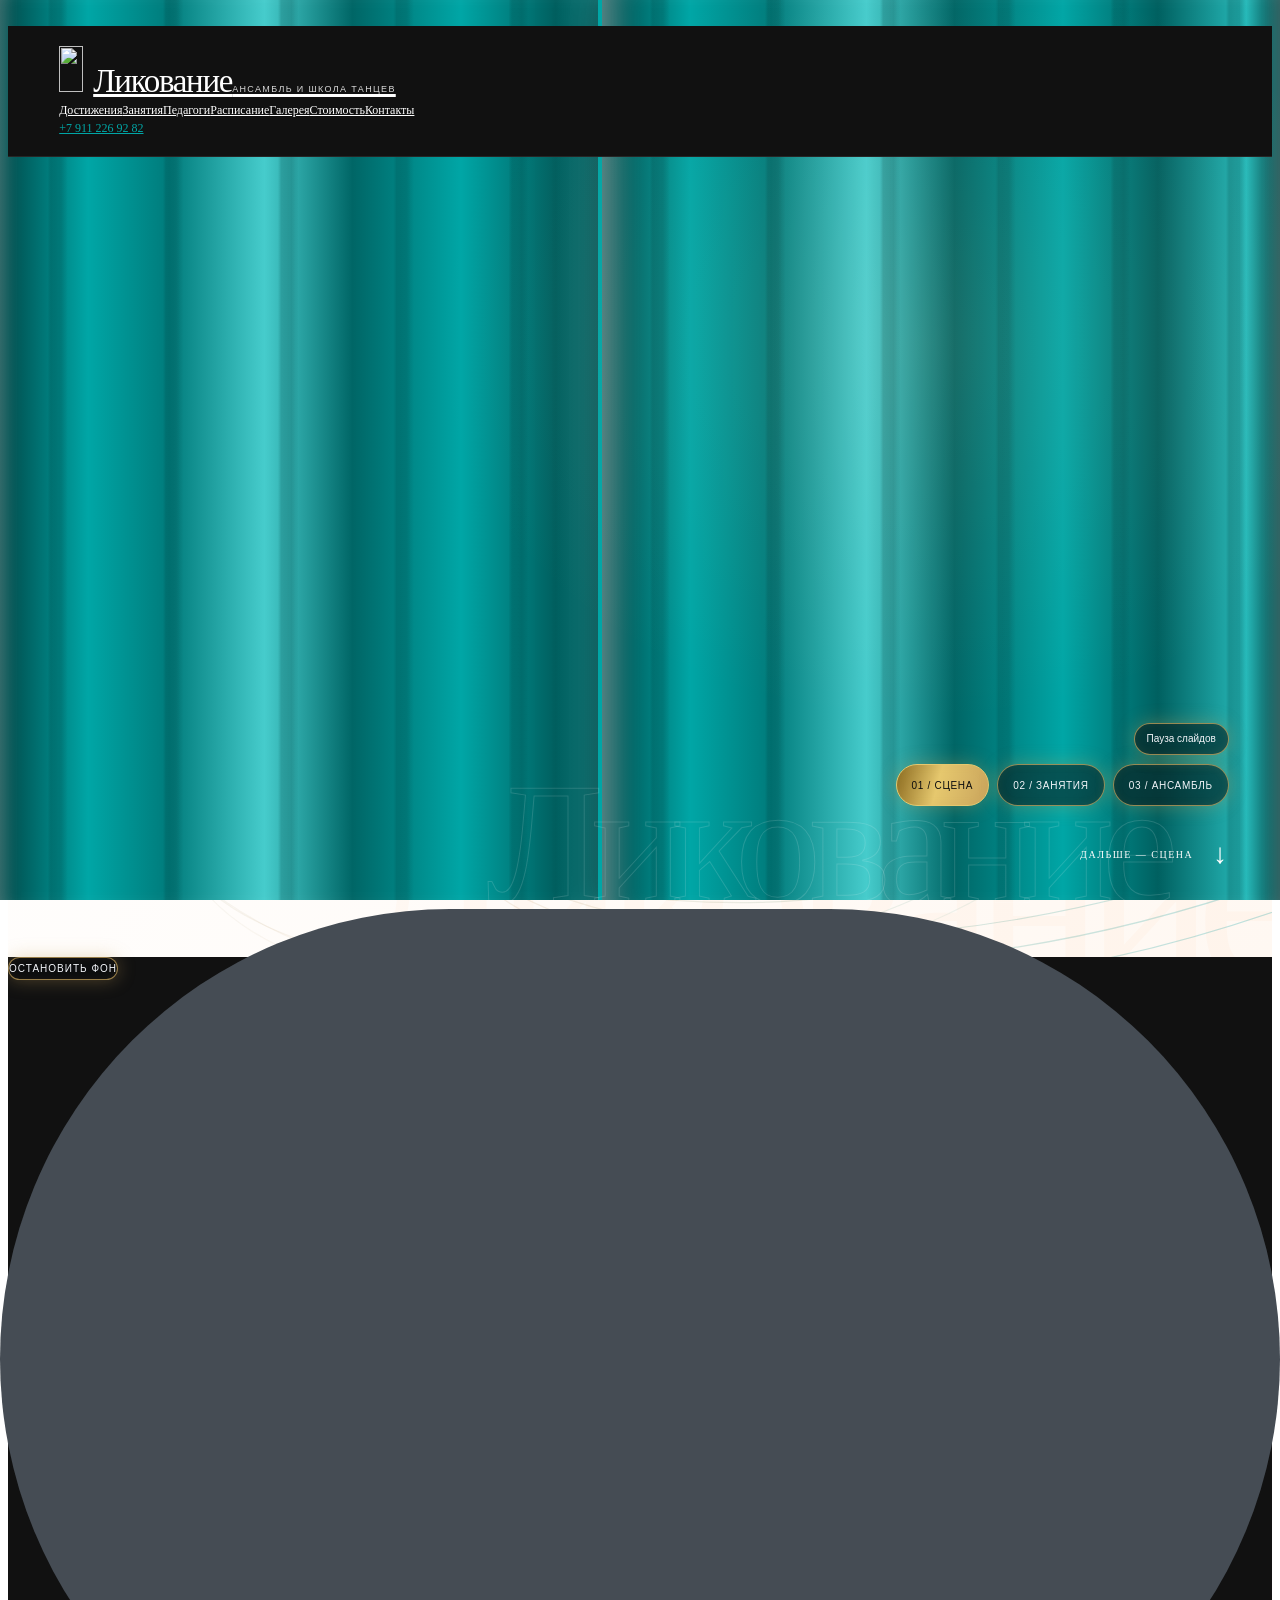
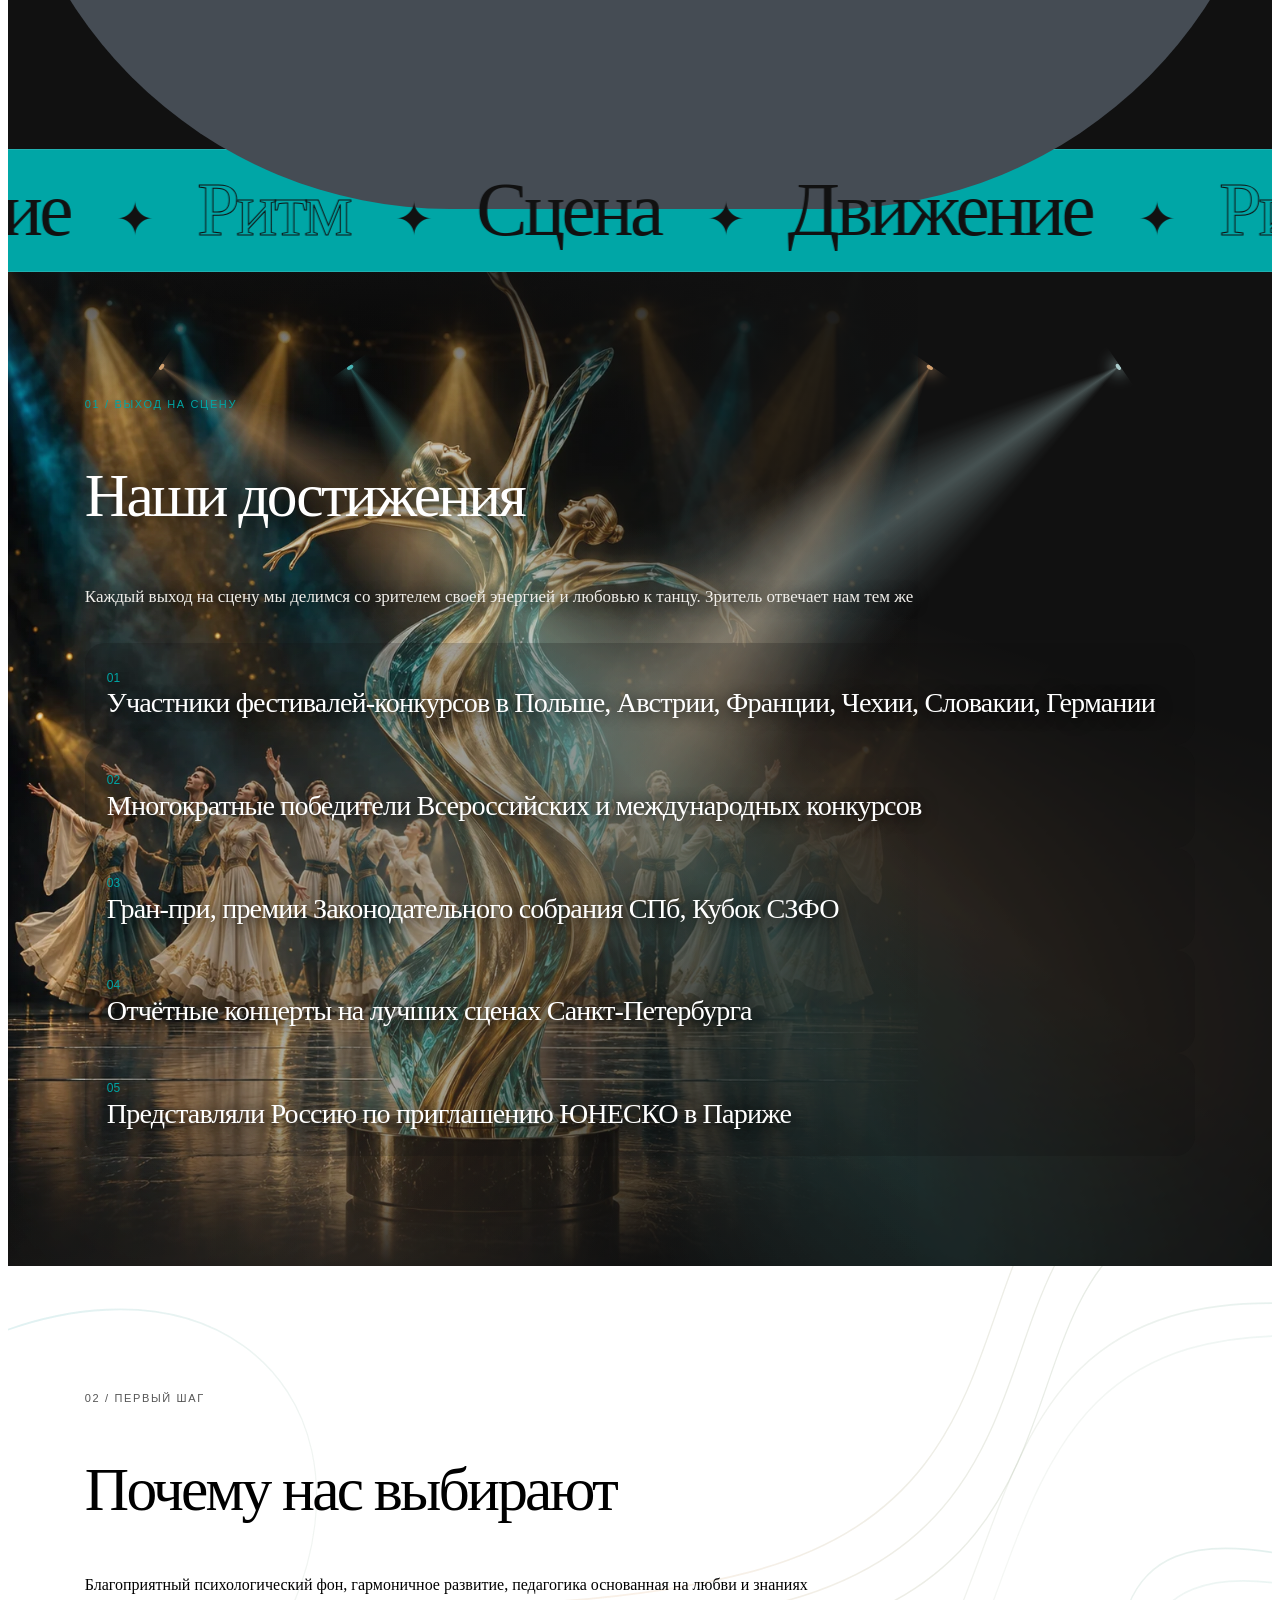
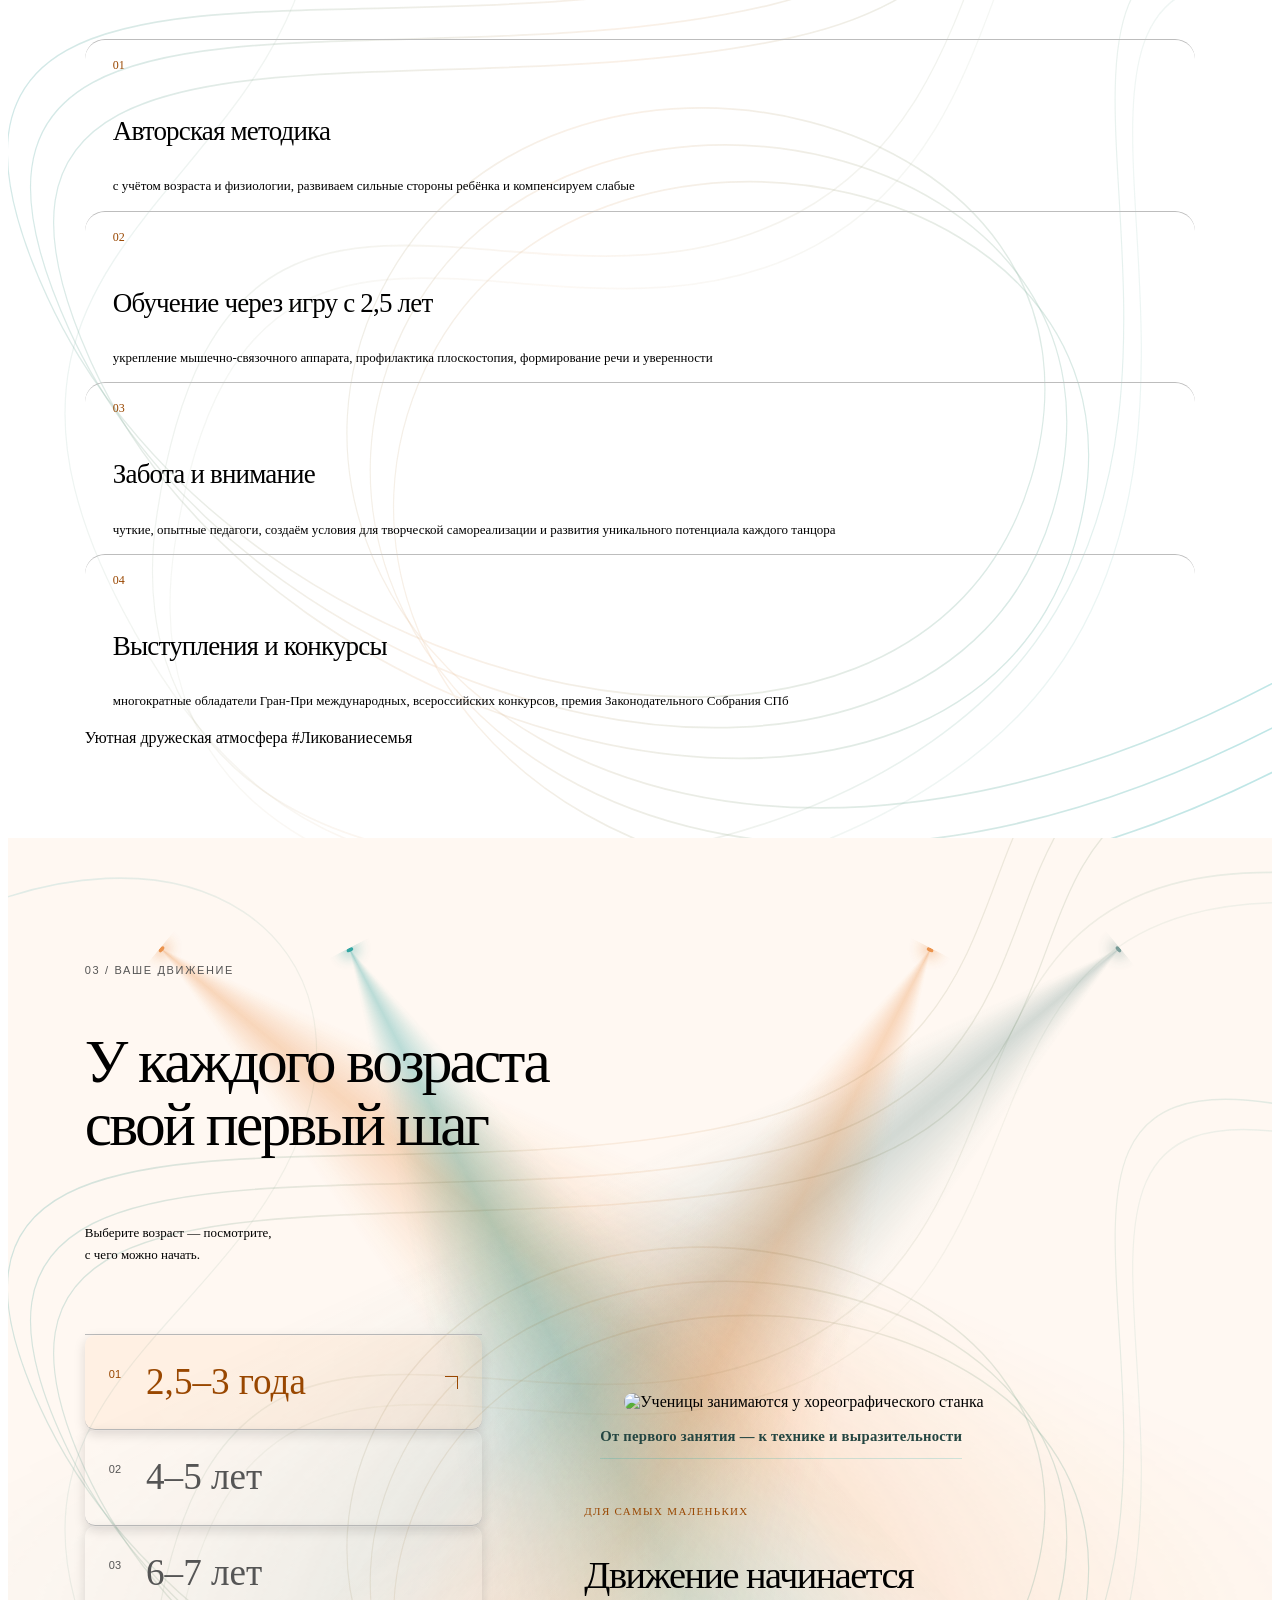
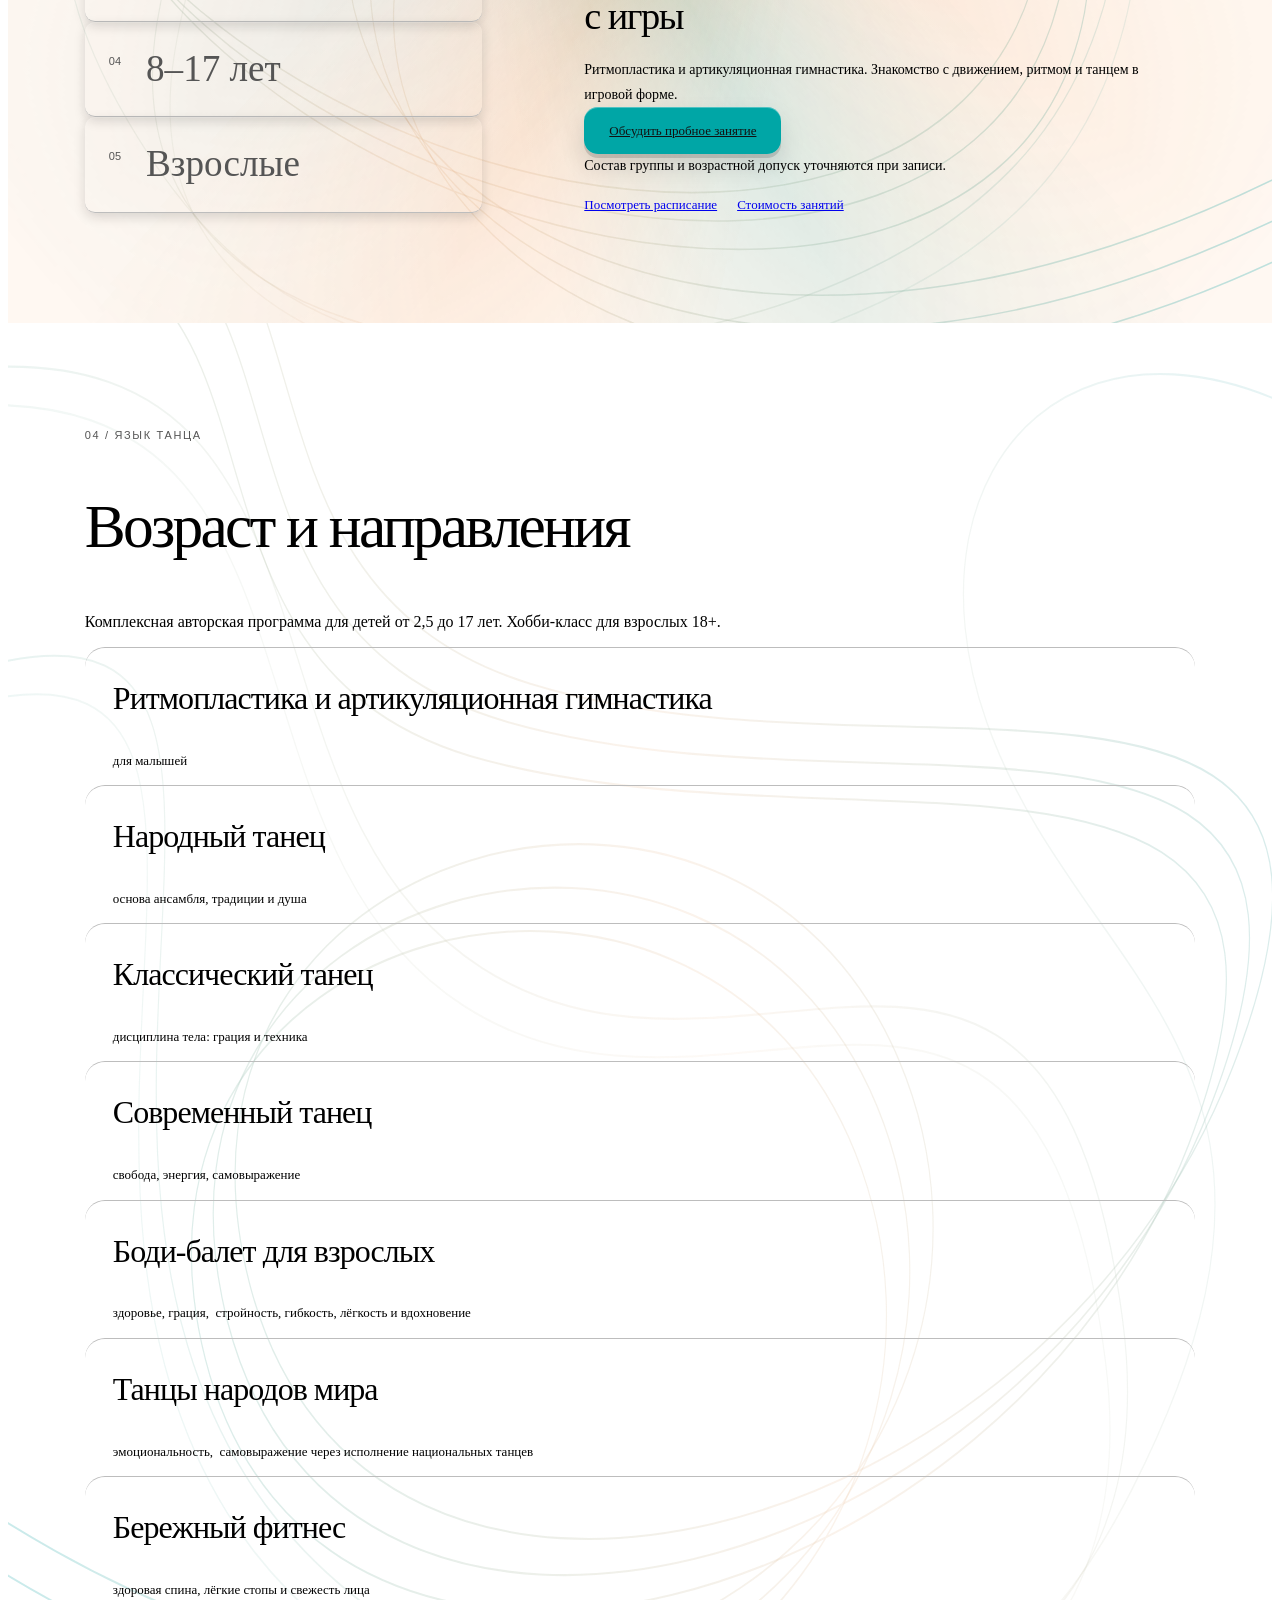
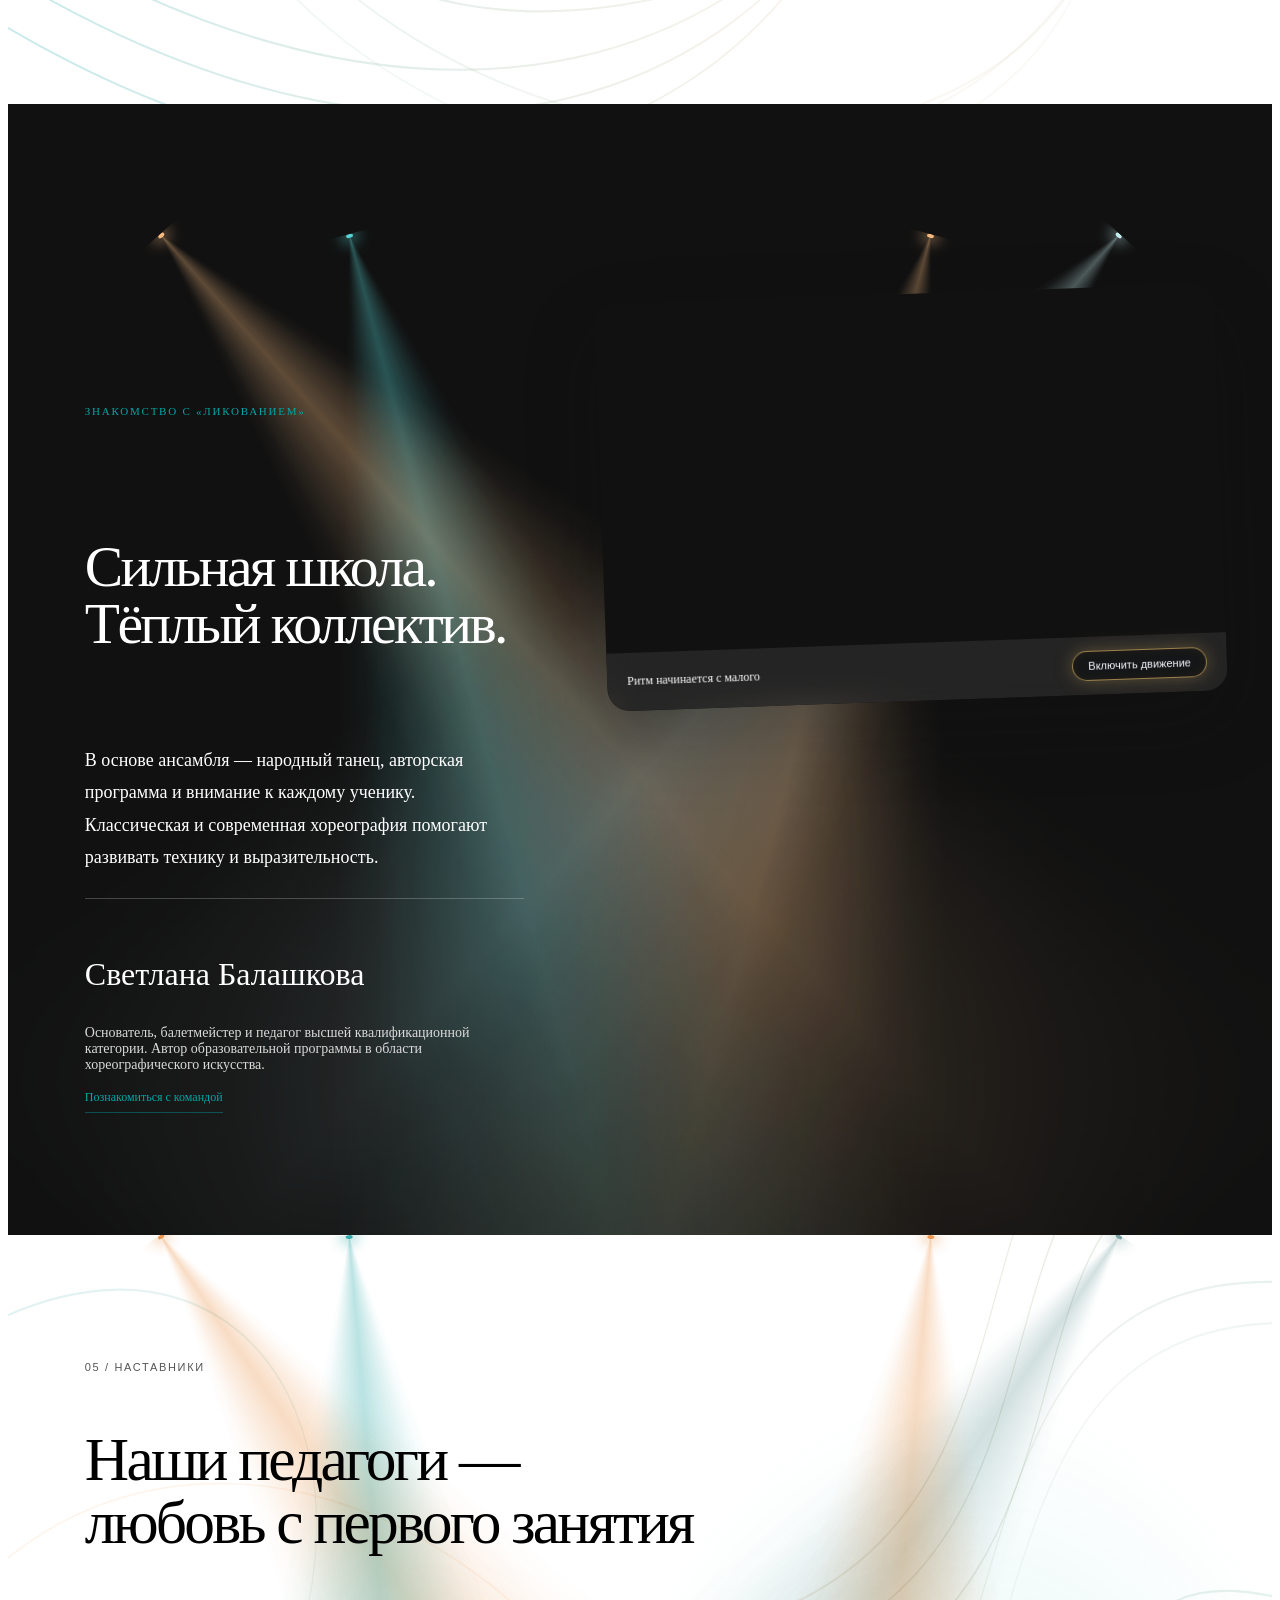
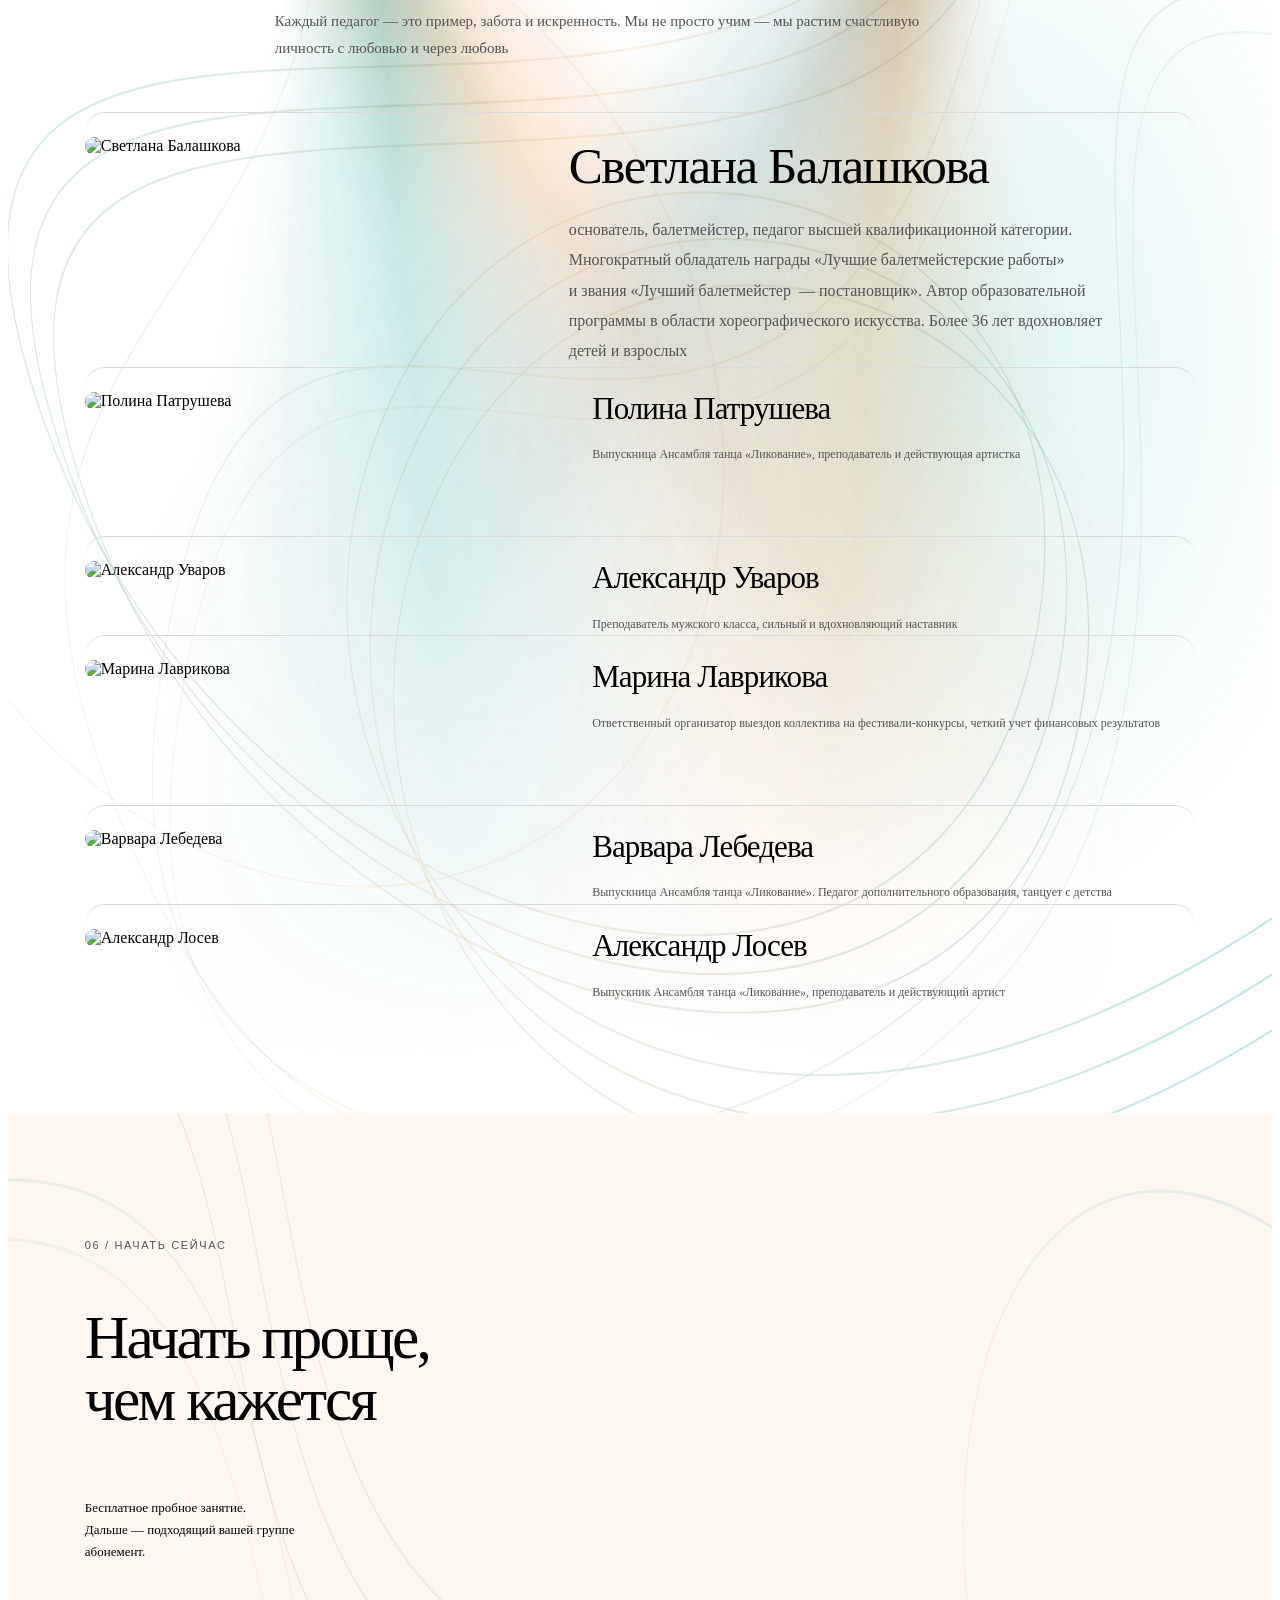
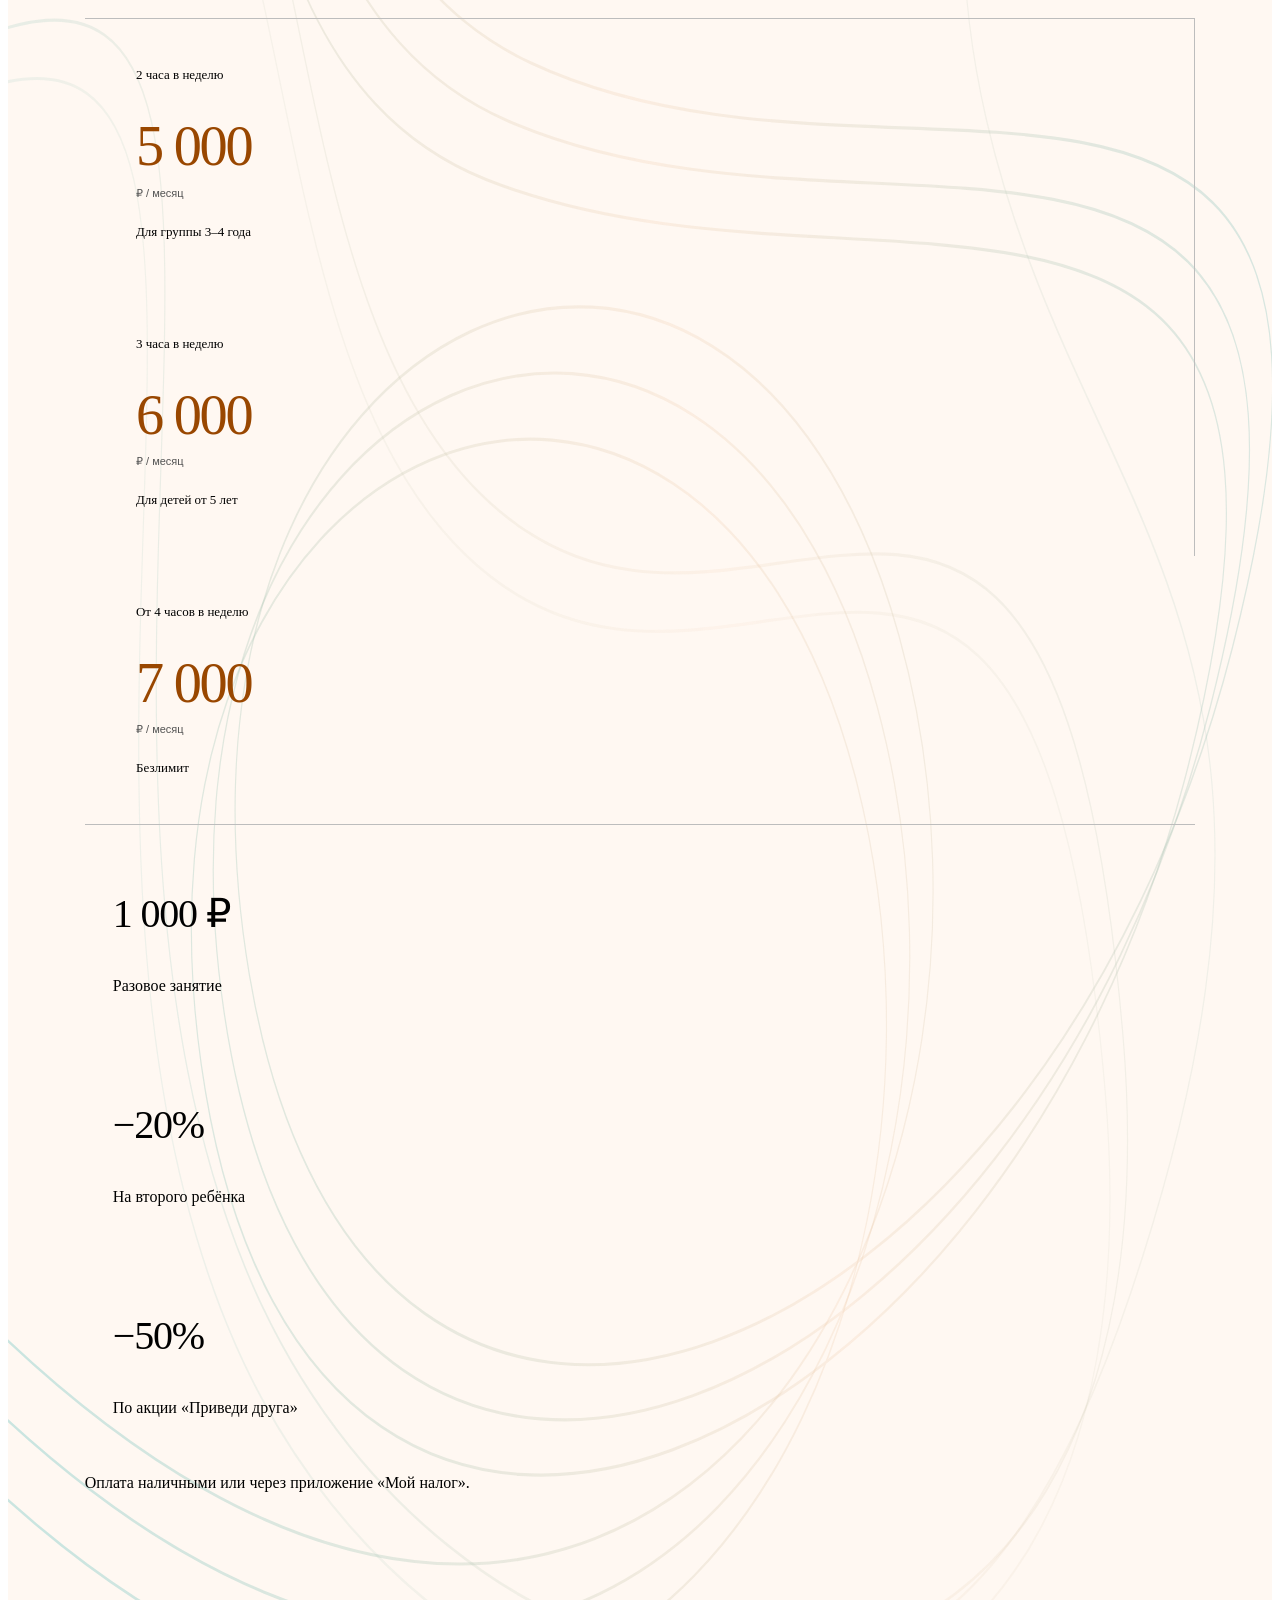
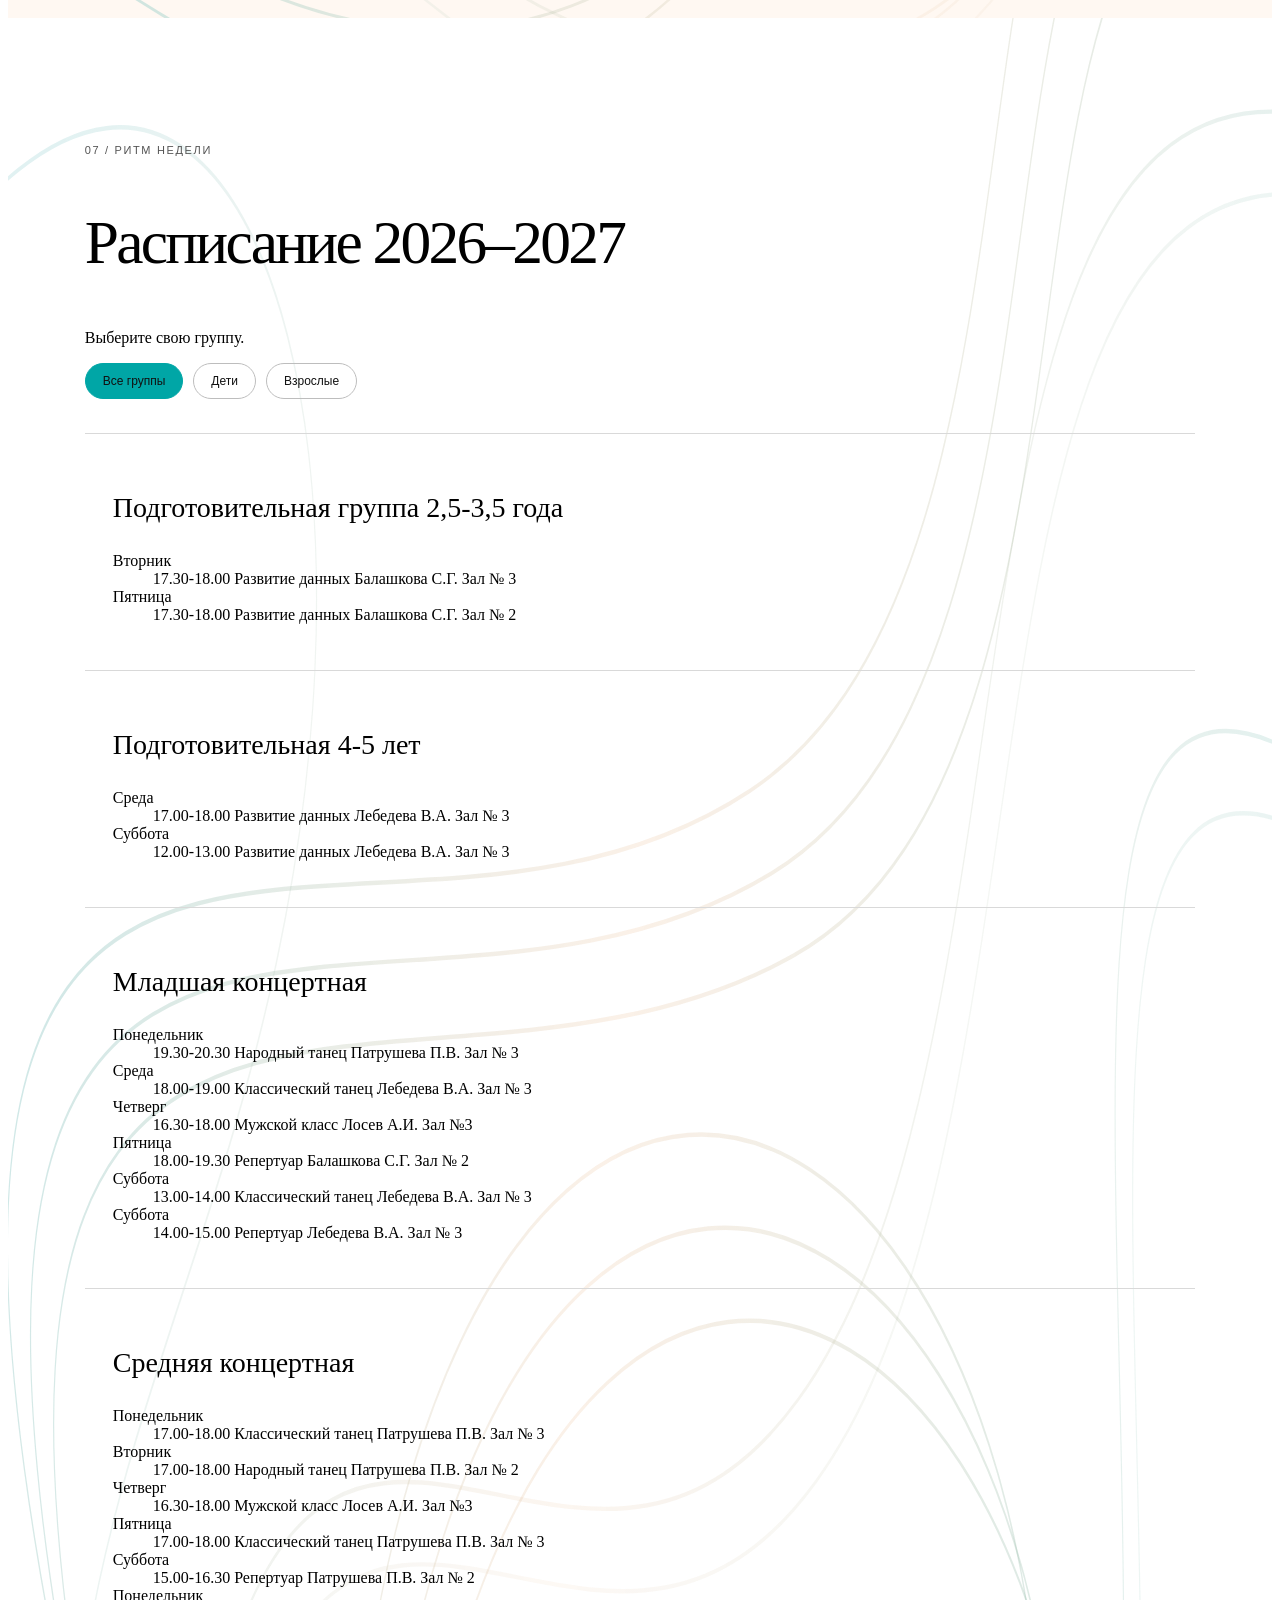
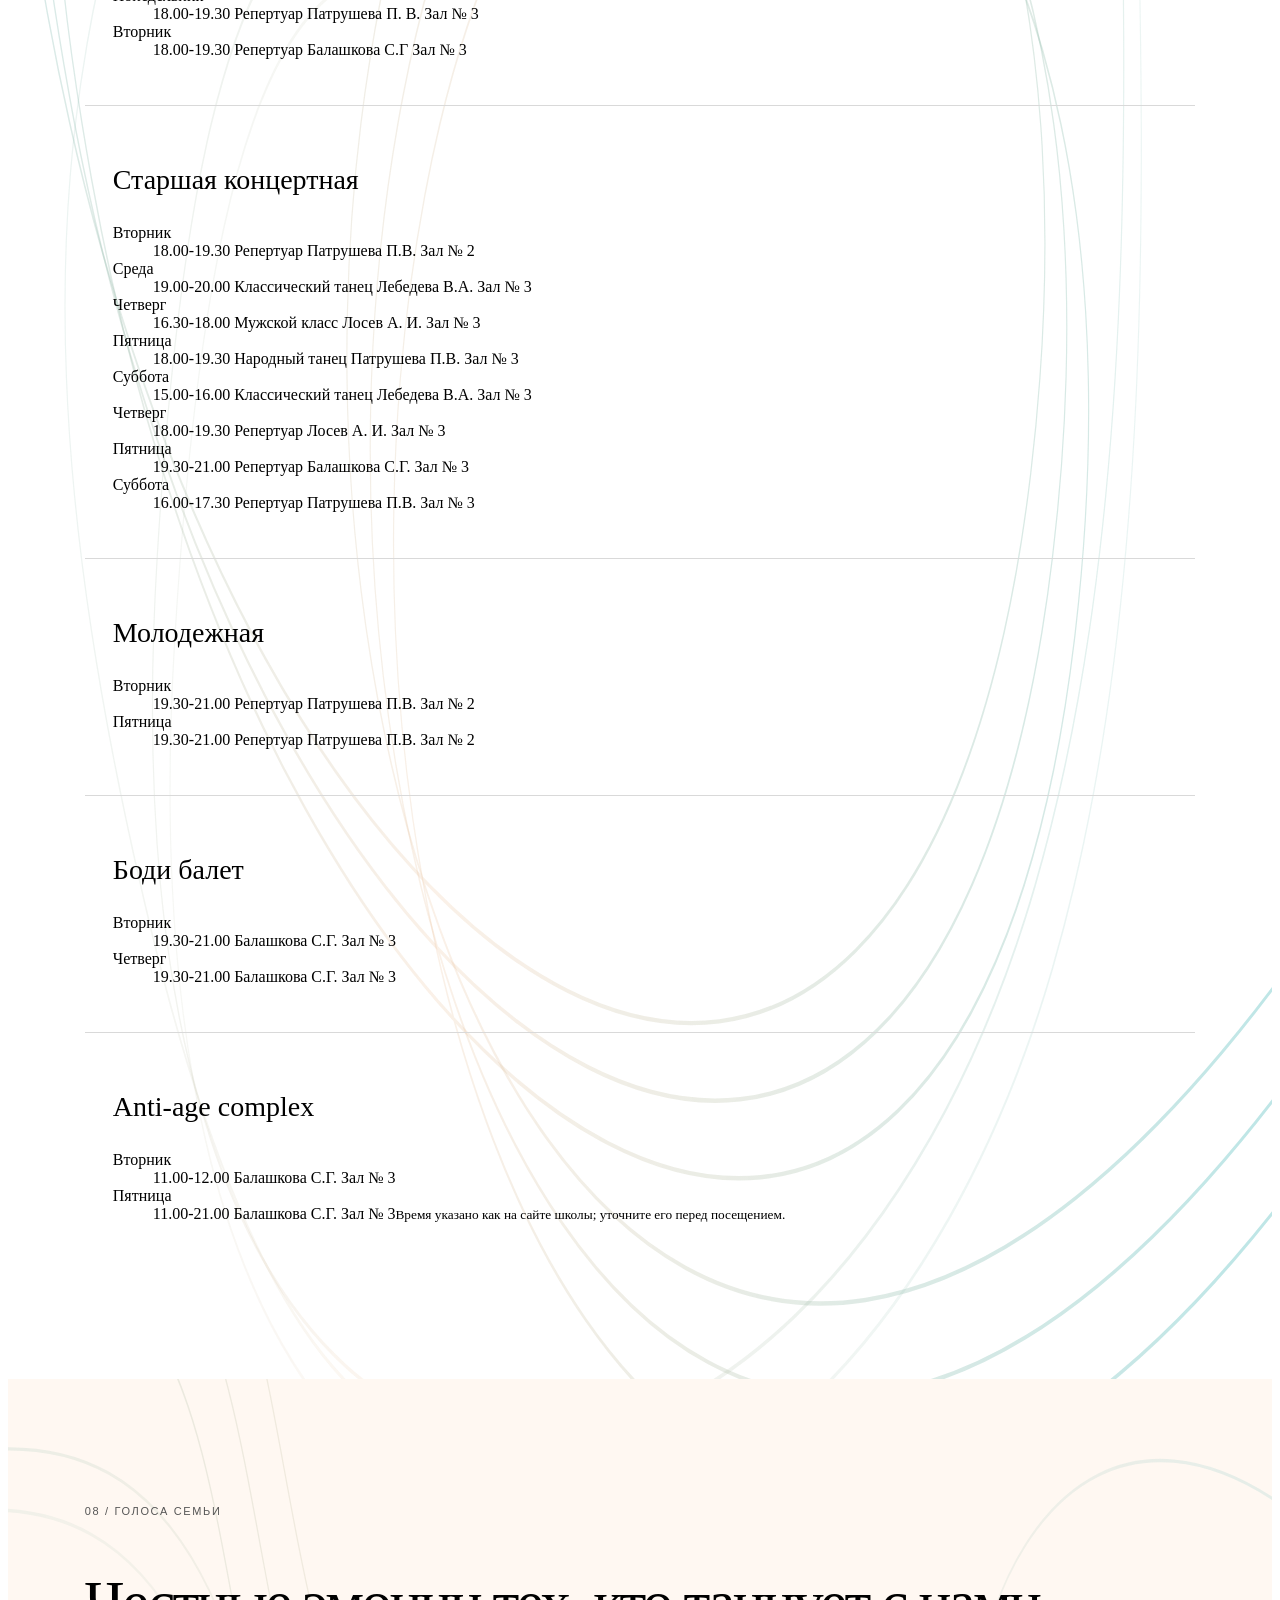
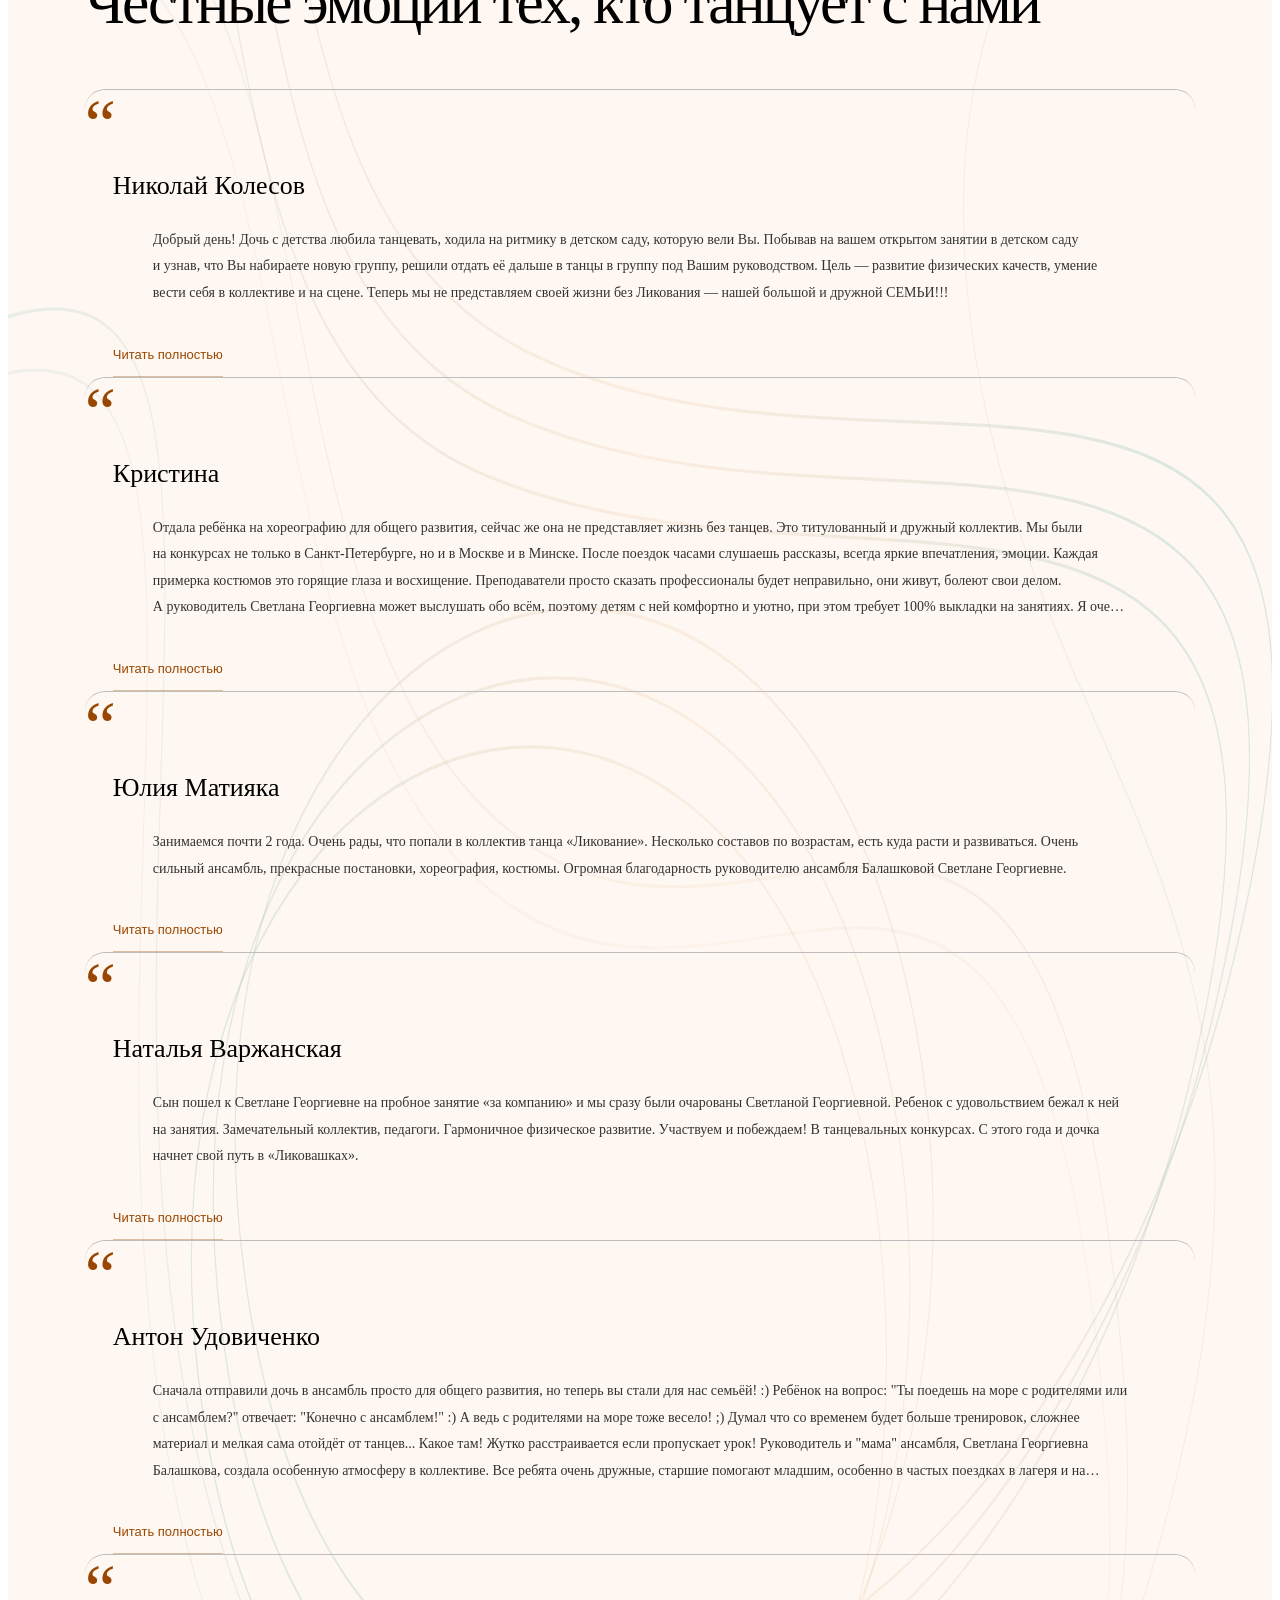
==== index.html @ bab5f775 "Turn achievements artwork into a lit stage background" ====
<!doctype html>
<html lang="ru">
<head><meta charset="utf-8"><meta name="viewport" content="width=device-width,initial-scale=1"><meta name="robots" content="noindex,nofollow"><title>Школа танцев в Красногвардейском районе СПб — Ликование</title><meta name="description" content="Танцы для детей от 2,5 лет и взрослых в Санкт-Петербурге. Ансамбль Ликование: педагоги, достижения, расписание, цены. Бесплатное пробное занятие."><link rel="stylesheet" href="design/style.css?v=78e62f5488c6"><link rel="icon" href="research/assets/029.svg"><meta property="og:type" content="website"><meta property="og:title" content="Школа танцев Ликование"><meta property="og:description" content="Танцы для детей и взрослых в Санкт-Петербурге. От первого движения — к большой сцене."><script type="application/ld+json">{"@context":"https://schema.org","@type":"LocalBusiness","@id":"https://likovanie-spb.ru/#organization","name":"Школа танцев «Ликование»","alternateName":["Ликование","Ансамбль танца «Ликование»"],"url":"https://likovanie-spb.ru/","description":"Школа танцев «Ликование» в Санкт-Петербурге, Красногвардейский район: занятия для детей от 2,5 лет и взрослых. Народные, классические и современные танцы, боди-балет, танцы народов мира и бережный фитнес.","logo":{"@type":"ImageObject","@id":"https://likovanie-spb.ru/#logo","url":"https://static.tildacdn.com/tild3735-6437-4538-a136-336533653531/spina.png","contentUrl":"https://static.tildacdn.com/tild3735-6437-4538-a136-336533653531/spina.png","caption":"Школа танцев «Ликование»"},"image":{"@id":"https://likovanie-spb.ru/#logo"},"telephone":"+79112269282","priceRange":"₽₽","currenciesAccepted":"RUB","paymentAccepted":"Наличные, безналичная оплата","address":{"@type":"PostalAddress","streetAddress":"проспект Энергетиков, 26","addressLocality":"Санкт-Петербург","addressRegion":"Санкт-Петербург","addressCountry":"RU"},"areaServed":[{"@type":"City","name":"Санкт-Петербург"},{"@type":"AdministrativeArea","name":"Красногвардейский район"}],"sameAs":["https://vk.com/ans.likovanie"],"contactPoint":{"@type":"ContactPoint","telephone":"+79112269282","contactType":"customer service","areaServed":"RU","availableLanguage":"ru"},"hasOfferCatalog":{"@type":"OfferCatalog","name":"Направления школы танцев «Ликование»","itemListElement":[{"@type":"Offer","name":"Танцы для детей от 2,5 лет","itemOffered":{"@type":"Service","name":"Танцевальные занятия для детей от 2,5 лет","provider":{"@id":"https://likovanie-spb.ru/#organization"}}},{"@type":"Offer","name":"Народный танец","itemOffered":{"@type":"Service","name":"Занятия народным танцем","provider":{"@id":"https://likovanie-spb.ru/#organization"}}},{"@type":"Offer","name":"Классический танец","itemOffered":{"@type":"Service","name":"Занятия классическим танцем","provider":{"@id":"https://likovanie-spb.ru/#organization"}}},{"@type":"Offer","name":"Современный танец","itemOffered":{"@type":"Service","name":"Занятия современным танцем","provider":{"@id":"https://likovanie-spb.ru/#organization"}}},{"@type":"Offer","name":"Боди-балет для взрослых","itemOffered":{"@type":"Service","name":"Занятия боди-балетом для взрослых","provider":{"@id":"https://likovanie-spb.ru/#organization"}}},{"@type":"Offer","name":"Бережный фитнес","itemOffered":{"@type":"Service","name":"Бережный фитнес","provider":{"@id":"https://likovanie-spb.ru/#organization"}}}]}}</script><script type="application/ld+json">{"@context":"https://schema.org","@graph":[{"@type":"WebSite","@id":"https://likovanie-spb.ru/#website","url":"https://likovanie-spb.ru/","name":"Школа танцев «Ликование»","alternateName":"Ликование","description":"Школа танцев в Санкт-Петербурге для детей от 2,5 лет и взрослых.","inLanguage":"ru-RU","publisher":{"@id":"https://likovanie-spb.ru/#organization"},"image":{"@id":"https://likovanie-spb.ru/#logo"}},{"@type":"WebPage","@id":"https://likovanie-spb.ru/#webpage","url":"https://likovanie-spb.ru/","name":"Школа танцев в Красногвардейском районе СПб — «Ликование»","description":"Школа танцев «Ликование» в СПб: занятия для детей от 2,5 лет и взрослых, народные, классические и современные танцы. Бесплатное пробное занятие.","inLanguage":"ru-RU","isPartOf":{"@id":"https://likovanie-spb.ru/#website"},"about":{"@id":"https://likovanie-spb.ru/#organization"},"publisher":{"@id":"https://likovanie-spb.ru/#organization"},"primaryImageOfPage":{"@id":"https://likovanie-spb.ru/#logo"}}]}</script><link rel="stylesheet" href="design/stage.css?v=78e62f5488c6"><link rel="stylesheet" href="design/experience.css?v=78e62f5488c6"><link rel="stylesheet" href="design/reference-effects.css?v=78e62f5488c6"></head>
<body class="stage-home">
<a class="skip" href="#main">Перейти к содержимому</a>

<header><a class="brand" href="#main"><img class="brand-logo" src="research/assets/029.svg" alt="">Ликование<span>Ансамбль и школа танцев</span></a><button class="menu-toggle" type="button" aria-controls="main-navigation" aria-expanded="false">Меню</button><nav id="main-navigation" aria-label="Главная навигация"><a href="#achievements">Достижения</a><a href="#programs">Занятия</a><a href="#teachers">Педагоги</a><a href="#schedule">Расписание</a><a href="#gallery">Галерея</a><a href="#prices">Стоимость</a><a href="#contacts">Контакты</a></nav><a class="header-contact" href="tel:+79112269282">+7 911 226 92 82</a></header>
<main id="main">
<section class="stage-banner"><div class="hero-copy"><p class="location">Санкт-Петербург, проспект Энергетиков, 26</p><h1>От первого<br>движения —<br>к большой сцене</h1><p class="intro">Танцы для детей от 2,5 лет и взрослых.<br>Расти, чувствовать, быть частью ансамбля.</p><div class="actions"><a class="button" href="#programs">Подобрать группу</a><a class="quiet-link" href="#achievements">Наши достижения</a></div><p class="trial">Первое пробное занятие — бесплатно</p></div></section>
<section class="hero"><div class="hero-wordmark" aria-hidden="true">Ликование</div><a class="hero-scroll" href="#achievements">Дальше — сцена <span aria-hidden="true">↓</span></a>
<figure class="hero-photo"><picture><source type="image/webp" srcset="research/assets/041.webp"><img src="research/assets/041.jpg" fetchpriority="high" width="1280" height="853" alt="Артисты ансамбля «Ликование» на сцене на фоне логотипа школы"></picture><figcaption>Ансамбль «Ликование» на сцене</figcaption></figure>
</section>
<div class="stage-marquee" aria-hidden="true"><div class="stage-marquee-track"><span>Движение <b>✦</b> <i>Ритм</i> <b>✦</b> Сцена <b>✦</b> </span><span>Движение <b>✦</b> <i>Ритм</i> <b>✦</b> Сцена <b>✦</b> </span></div></div><section class="section transferred" id="achievements"><div class="achievement-backdrop" aria-hidden="true"><picture><source type="image/webp" srcset="research/assets/achievements-triumph.webp"><img loading="lazy" decoding="async" width="1122" height="1402" src="research/assets/achievements-triumph.jpg" alt=""></picture></div><div class="section-head" data-act="01 / Выход на сцену"><h2>Наши достижения</h2></div><div class="achievement-layout"><div class="award-list"><p>Каждый выход на сцену мы делимся со зрителем своей энергией и любовью к танцу. Зритель отвечает нам тем же</p><article><span class="award-symbol" aria-hidden="true">✦</span><h3>Участники фестивалей-конкурсов в Польше, Австрии, Франции, Чехии, Словакии, Германии</h3></article><article><span class="award-symbol" aria-hidden="true">✦</span><h3>Многократные победители Всероссийских и международных конкурсов</h3></article><article><span class="award-symbol" aria-hidden="true">✦</span><h3>Гран-при, премии Законодательного собрания СПб, Кубок СЗФО</h3></article><article><span class="award-symbol" aria-hidden="true">✦</span><h3>Отчётные концерты на лучших сценах Санкт-Петербурга</h3></article><article><span class="award-symbol" aria-hidden="true">✦</span><h3>Представляли Россию по приглашению ЮНЕСКО в Париже</h3></article></div></div></section>
<section class="section transferred" id="why"><div class="section-head" data-act="02 / Первый шаг"><h2>Почему нас выбирают</h2></div><p>Благоприятный психологический фон, гармоничное развитие, педагогика основанная на любви и знаниях </p><div class="direction-grid"><article><h3>Авторская методика</h3><p>с учётом возраста и физиологии, развиваем сильные стороны ребёнка и компенсируем слабые</p></article><article><h3>Обучение через игру с 2,5 лет</h3><p>укрепление мышечно-связочного аппарата, профилактика плоскостопия, формирование речи и уверенности</p></article><article><h3>Забота и внимание</h3><p>чуткие, опытные педагоги, создаём условия для творческой самореализации и развития уникального потенциала каждого танцора</p></article><article><h3>Выступления и конкурсы</h3><p>многократные обладатели Гран-При международных, всероссийских конкурсов, премия Законодательного Собрания СПб</p></article></div><p>Уютная дружеская атмосфера #Ликованиесемья</p></section><section class="programs section" id="programs"><div class="section-head" data-act="03 / Ваше движение"><h2>У каждого возраста<br>свой первый шаг</h2><p>Выберите возраст — посмотрите,<br>с чего можно начать.</p></div><div class="age-buttons" role="group" aria-label="Выберите возраст"><button aria-pressed="true" data-age="0">2,5–3 года</button><button aria-pressed="false" data-age="1">4–5 лет</button><button aria-pressed="false" data-age="2">6–7 лет</button><button aria-pressed="false" data-age="3">8–17 лет</button><button aria-pressed="false" data-age="4">Взрослые</button></div><div class="program-detail"><div><p class="program-age" id="program-age">Для самых маленьких</p><h3 id="program-title">Движение начинается<br>с игры</h3><p id="program-text">Ритмопластика и артикуляционная гимнастика. Знакомство с движением, ритмом и танцем в игровой форме.</p><a class="button" id="choose-program" href="#enrol">Обсудить пробное занятие</a><p class="small">Состав группы и возрастной допуск уточняются при записи.</p><div class="program-links"><a href="#schedule">Посмотреть расписание</a><a href="#prices">Стоимость занятий</a></div></div><figure><picture><source type="image/webp" srcset="research/assets/002.webp"><img loading="lazy" src="research/assets/002.jpg" width="1280" height="853" alt="Ученицы занимаются у хореографического станка"></picture><figcaption>От первого занятия — к технике и выразительности</figcaption></figure></div><noscript><p>Другие группы: 4–5 лет — ритм и координация; 6–7 лет — основы хореографии; 8–17 лет — концертные группы; взрослые — боди-балет и танцы народов мира. Подробности — по телефону школы.</p></noscript></section>
<section class="section transferred" id="directions"><div class="section-head" data-act="04 / Язык танца"><h2>Возраст и направления</h2></div><p>Комплексная авторская программа для детей от 2,5 до 17 лет. Хобби-класс для взрослых 18+.</p><div class="direction-grid"><article><h3>Ритмопластика и артикуляционная гимнастика</h3><p>для малышей</p></article><article><h3>Народный танец</h3><p>основа ансамбля, традиции и душа</p></article><article><h3>Классический танец</h3><p>дисциплина тела: грация и техника</p></article><article><h3>Современный танец</h3><p>свобода, энергия, самовыражение</p></article><article><h3>Боди-балет для взрослых</h3><p>здоровье, грация,  стройность, гибкость, лёгкость и вдохновение</p></article><article><h3>Танцы народов мира</h3><p>эмоциональность,  самовыражение через исполнение национальных танцев</p></article><article><h3>Бережный фитнес</h3><p>здоровая спина, лёгкие стопы и свежесть лица</p></article></div></section><section class="school section" id="school"><p class="school-note">Знакомство с «Ликованием»</p><h2>Сильная школа.<br>Тёплый коллектив.</h2><div class="school-columns"><p>В основе ансамбля — народный танец, авторская программа и внимание к каждому ученику. Классическая и современная хореография помогают развивать технику и выразительность.</p><div><h3>Светлана Балашкова</h3><p>Основатель, балетмейстер и педагог высшей квалификационной категории. Автор образовательной программы в области хореографического искусства.</p><a href="#teachers">Познакомиться с командой</a></div></div><figure class="living-frame"><video muted loop playsinline preload="none" aria-hidden="true" poster="research/assets/living-frame.jpg" data-src="research/videos/living-frame.mp4"></video><figcaption><span>Ритм начинается с малого</span><button class="living-toggle" type="button" hidden aria-pressed="false">Пауза</button></figcaption></figure></section>
<section class="section transferred" id="teachers"><div class="section-head" data-act="05 / Наставники"><h2>Наши педагоги — любовь с первого занятия</h2></div><p>Каждый педагог — это пример, забота и искренность. Мы не просто учим — мы растим счастливую личность с любовью и через любовь </p><div class="teacher-grid"><article><picture><source type="image/webp" srcset="research/assets/038.webp"><img loading="lazy" src="research/assets/038.jpg" alt="Светлана Балашкова"></picture><h3>Светлана Балашкова</h3><p>основатель, балетмейстер, педагог высшей квалификационной категории. Многократный обладатель награды «Лучшие балетмейстерские работы» и звания «Лучший балетмейстер  — постановщик». Автор образовательной программы в области хореографического искусства. Более 36 лет вдохновляет детей и взрослых</p></article><article><picture><source type="image/webp" srcset="research/assets/013.webp"><img loading="lazy" src="research/assets/013.jpg" alt="Полина Патрушева"></picture><h3>Полина Патрушева</h3><p>Выпускница Ансамбля танца «Ликование», преподаватель и действующая артистка</p></article><article><picture><source type="image/webp" srcset="research/assets/044.webp"><img loading="lazy" src="research/assets/044.jpg" alt="Александр Уваров"></picture><h3>Александр Уваров</h3><p>Преподаватель мужского класса, сильный и вдохновляющий наставник</p></article><article><picture><source type="image/webp" srcset="research/assets/007.webp"><img loading="lazy" src="research/assets/007.jpg" alt="Марина Лаврикова"></picture><h3>Марина Лаврикова</h3><p>Ответственный организатор выездов коллектива на фестивали-конкурсы, четкий учет финансовых результатов</p></article><article><picture><source type="image/webp" srcset="research/assets/084.webp"><img loading="lazy" src="research/assets/084.jpg" alt="Варвара Лебедева"></picture><h3>Варвара Лебедева</h3><p>Выпускница Ансамбля танца «Ликование». Педагог дополнительного образования, танцует с детства</p></article><article><picture><source type="image/webp" srcset="research/assets/079.webp"><img loading="lazy" src="research/assets/079.jpg" alt="Александр Лосев"></picture><h3>Александр Лосев</h3><p>Выпускник Ансамбля танца «Ликование», преподаватель и действующий артист</p></article></div></section><section class="prices section" id="prices"><div class="section-head" data-act="06 / Начать сейчас"><h2>Начать проще,<br>чем кажется</h2><p>Бесплатное пробное занятие.<br>Дальше — подходящий вашей группе абонемент.</p></div><div class="price-grid"><article><p>2 часа в неделю</p><h3>5 000 <span>₽ / месяц</span></h3><p>Для группы 3–4 года</p></article><article><p>3 часа в неделю</p><h3>6 000 <span>₽ / месяц</span></h3><p>Для детей от 5 лет</p></article><article><p>От 4 часов в неделю</p><h3>7 000 <span>₽ / месяц</span></h3><p>Безлимит</p></article></div><div class="offer-grid"><article><h3>1 000 ₽</h3><p>Разовое занятие</p></article><article><h3>−20%</h3><p>На второго ребёнка</p></article><article><h3>−50%</h3><p>По акции «Приведи друга»</p></article></div><p>Оплата наличными или через приложение «Мой налог».</p></section>
<section class="section transferred" id="schedule"><div class="section-head" data-act="07 / Ритм недели"><h2>Расписание 2026–2027</h2></div><p>Выберите свою группу.</p><div class="schedule-filters" role="group" aria-label="Фильтр расписания"><button type="button" data-schedule-filter="all" aria-pressed="true">Все группы</button><button type="button" data-schedule-filter="children" aria-pressed="false">Дети</button><button type="button" data-schedule-filter="adults" aria-pressed="false">Взрослые</button></div><div class="schedule-grid"><article data-schedule-group="children"><h3>Подготовительная группа 2,5-3,5 года</h3><dl><div><dt>Вторник</dt><dd>17.30-18.00 Развитие данных Балашкова С.Г. Зал № 3</dd></div><div><dt>Пятница</dt><dd>17.30-18.00 Развитие данных Балашкова С.Г. Зал № 2</dd></div></dl></article><article data-schedule-group="children"><h3>Подготовительная 4-5 лет</h3><dl><div><dt>Среда</dt><dd>17.00-18.00 Развитие данных Лебедева В.А. Зал № 3</dd></div><div><dt>Суббота</dt><dd>12.00-13.00 Развитие данных Лебедева В.А. Зал № 3</dd></div></dl></article><article data-schedule-group="children"><h3>Младшая концертная</h3><dl><div><dt>Понедельник</dt><dd>19.30-20.30 Народный танец Патрушева П.В. Зал № 3</dd></div><div><dt>Среда</dt><dd>18.00-19.00 Классический танец Лебедева В.А. Зал № 3</dd></div><div><dt>Четверг</dt><dd>16.30-18.00 Мужской класс Лосев А.И. Зал №3</dd></div><div><dt>Пятница</dt><dd>18.00-19.30 Репертуар Балашкова С.Г. Зал № 2</dd></div><div><dt>Суббота</dt><dd>13.00-14.00 Классический танец Лебедева В.А. Зал № 3</dd></div><div><dt>Суббота</dt><dd>14.00-15.00 Репертуар Лебедева В.А. Зал № 3</dd></div></dl></article><article data-schedule-group="children"><h3>Средняя концертная</h3><dl><div><dt>Понедельник</dt><dd>17.00-18.00 Классический танец Патрушева П.В. Зал № 3</dd></div><div><dt>Вторник</dt><dd>17.00-18.00 Народный танец Патрушева П.В. Зал № 2</dd></div><div><dt>Четверг</dt><dd>16.30-18.00 Мужской класс Лосев А.И. Зал №3</dd></div><div><dt>Пятница</dt><dd>17.00-18.00 Классический танец Патрушева П.В. Зал № 3</dd></div><div><dt>Суббота</dt><dd>15.00-16.30 Репертуар Патрушева П.В. Зал № 2</dd></div><div><dt>Понедельник</dt><dd>18.00-19.30 Репертуар Патрушева П. В. Зал № 3</dd></div><div><dt>Вторник</dt><dd>18.00-19.30 Репертуар Балашкова С.Г Зал № 3</dd></div></dl></article><article data-schedule-group="children"><h3>Старшая концертная</h3><dl><div><dt>Вторник</dt><dd>18.00-19.30 Репертуар Патрушева П.В. Зал № 2</dd></div><div><dt>Среда</dt><dd>19.00-20.00 Классический танец Лебедева В.А. Зал № 3</dd></div><div><dt>Четверг</dt><dd>16.30-18.00 Мужской класс Лосев А. И. Зал № 3</dd></div><div><dt>Пятница</dt><dd>18.00-19.30 Народный танец Патрушева П.В. Зал № 3</dd></div><div><dt>Суббота</dt><dd>15.00-16.00 Классический танец Лебедева В.А. Зал № 3</dd></div><div><dt>Четверг</dt><dd>18.00-19.30 Репертуар Лосев А. И. Зал № 3</dd></div><div><dt>Пятница</dt><dd>19.30-21.00 Репертуар Балашкова С.Г. Зал № 3</dd></div><div><dt>Суббота</dt><dd>16.00-17.30 Репертуар Патрушева П.В. Зал № 3</dd></div></dl></article><article data-schedule-group="adults"><h3>Молодежная</h3><dl><div><dt>Вторник</dt><dd>19.30-21.00 Репертуар Патрушева П.В. Зал № 2</dd></div><div><dt>Пятница</dt><dd>19.30-21.00 Репертуар Патрушева П.В. Зал № 2</dd></div></dl></article><article data-schedule-group="adults"><h3>Боди балет</h3><dl><div><dt>Вторник</dt><dd>19.30-21.00 Балашкова С.Г. Зал № 3</dd></div><div><dt>Четверг</dt><dd>19.30-21.00 Балашкова С.Г. Зал № 3</dd></div></dl></article><article data-schedule-group="adults"><h3>Anti-age complex</h3><dl><div><dt>Вторник</dt><dd>11.00-12.00 Балашкова С.Г. Зал № 3</dd></div><div><dt>Пятница</dt><dd>11.00-21.00 Балашкова С.Г. Зал № 3<small>Время указано как на сайте школы; уточните его перед посещением.</small></dd></div></dl></article></div></section><section class="section transferred" id="reviews"><div class="section-head" data-act="08 / Голоса семьи"><h2>Честные эмоции тех, кто танцует с нами</h2></div><div class="review-grid"><article><h3>Николай Колесов</h3><blockquote>Добрый день! Дочь с детства любила танцевать, ходила на ритмику в детском саду, которую вели Вы. Побывав на вашем открытом занятии в детском саду и узнав, что Вы набираете новую группу, решили отдать её дальше в танцы в группу под Вашим руководством. Цель — развитие физических качеств, умение вести себя в коллективе и на сцене. Теперь мы не представляем своей жизни без Ликования — нашей большой и дружной СЕМЬИ!!!</blockquote></article><article><h3>Кристина</h3><blockquote>Отдала ребёнка на хореографию для общего развития, сейчас же она не представляет жизнь без танцев. Это титулованный и дружный коллектив. Мы были на конкурсах не только в Санкт-Петербурге, но и в Москве и в Минске. После поездок часами слушаешь рассказы, всегда яркие впечатления, эмоции. Каждая примерка костюмов это горящие глаза и восхищение. Преподаватели просто сказать профессионалы будет неправильно, они живут, болеют свои делом. А руководитель Светлана Георгиевна может выслушать обо всём, поэтому детям с ней комфортно и уютно, при этом требует 100% выкладки на занятиях. Я очень довольна тем, что мой ребёнок здесь занимается и ей это нравится</blockquote></article><article><h3>Юлия Матияка</h3><blockquote>Занимаемся почти 2 года. Очень рады, что попали в коллектив танца «Ликование». Несколько составов по возрастам, есть куда расти и развиваться. Очень сильный ансамбль, прекрасные постановки, хореография, костюмы. Огромная благодарность руководителю ансамбля Балашковой Светлане Георгиевне.</blockquote></article><article><h3>Наталья Варжанская</h3><blockquote>Сын пошел к Светлане Георгиевне на пробное занятие «за компанию» и мы сразу были очарованы Светланой Георгиевной. Ребенок с удовольствием бежал к ней на занятия. Замечательный коллектив, педагоги. Гармоничное физическое развитие. Участвуем и побеждаем! В танцевальных конкурсах. С этого года и дочка начнет свой путь в «Ликовашках».</blockquote></article><article><h3>Антон Удовиченко</h3><blockquote>Сначала отправили дочь в ансамбль просто для общего развития, но теперь вы стали для нас семьёй! :) Ребёнок на вопрос: &quot;Ты поедешь на море с родителями или с ансамблем?&quot; отвечает: &quot;Конечно с ансамблем!&quot; :) А ведь с родителями на море тоже весело! ;) Думал что со временем будет больше тренировок, сложнее материал и мелкая сама отойдёт от танцев... Какое там! Жутко расстраивается если пропускает урок! Руководитель и &quot;мама&quot; ансамбля, Светлана Георгиевна Балашкова, создала особенную атмосферу в коллективе. Все ребята очень дружные, старшие помогают младшим, особенно в частых поездках в лагеря и на конкурсы. И вообще, в коллективе очень хорошие педагоги! Отдельное спасибо Светлане Георгиевне, Валентине Георгиевне и Анне Андреевне! Молодцы! :) В горе и в радости МЫ ВМЕСТЕ! :)</blockquote></article><article><h3>Кирилл Зеренков</h3><blockquote>Начав заниматься в танцевальном коллективе «ЛИКОВАНИЕ» наша доченька развила отличную координированность движений, пластику и походку. Её жесты стали более красивыми и гармоничными. Танцы способствовали и способствуют формированию правильной и красивой осанки. Занятия помогли нам стать более смелой и открытой. Мы видели как постепенно менялось её мировоззрение, как она избавлялась от комплексов и предрассудков. Мы учимся работать в команде и получаем неоценимый опыт выступления на публике. Мы получаем новые знакомства и новый круг общения — это всегда приятно, особенно, когда у вас общее увлечение — танцы!Мы (родители) участвуя в отчетном концерте наших детей убедились что ни возраст, ни комплекция, ни наличие или отсутствие растяжки или гибкости не может стать вам помехой танцевать- танцы доступны каждому, просто нужно выбрать подходящий именно вам танцевальный стиль или направление.</blockquote></article></div></section><section class="section transferred" id="gallery"><div class="section-head" data-act="09 / Жизнь ансамбля"><h2>Здесь танцы — радость, игра и искренние эмоции</h2></div><div class="gallery-grid"><a data-gallery-item href="research/assets/067.jpg" target="_blank" rel="noopener" aria-label="Открыть фотографию ансамбля на цветущем лугу"><picture><source type="image/webp" srcset="research/assets/067.webp"><img loading="lazy" src="research/assets/067.jpg" alt="Артистки ансамбля «Ликование» в зелёных костюмах на цветущем лугу"></picture></a><a data-gallery-item href="research/assets/019.jpg" target="_blank" rel="noopener" aria-label="Открыть фотографию ансамбля 1"><picture><source type="image/webp" srcset="research/assets/019.webp"><img loading="lazy" src="research/assets/019.jpg" alt="Ансамбль «Ликование» — фотография 1"></picture></a><a data-gallery-item href="research/assets/075.jpg" target="_blank" rel="noopener" aria-label="Открыть фотографию ансамбля 2"><picture><source type="image/webp" srcset="research/assets/075.webp"><img loading="lazy" src="research/assets/075.jpg" alt="Ансамбль «Ликование» — фотография 2"></picture></a><a data-gallery-item href="research/assets/092.jpg" target="_blank" rel="noopener" aria-label="Открыть фотографию ансамбля 3"><picture><source type="image/webp" srcset="research/assets/092.webp"><img loading="lazy" src="research/assets/092.jpg" alt="Ансамбль «Ликование» — фотография 3"></picture></a><a data-gallery-item href="research/assets/016.jpg" target="_blank" rel="noopener" aria-label="Открыть фотографию ансамбля 4"><picture><source type="image/webp" srcset="research/assets/016.webp"><img loading="lazy" src="research/assets/016.jpg" alt="Ансамбль «Ликование» — фотография 4"></picture></a><a data-gallery-item href="research/assets/090.jpg" target="_blank" rel="noopener" aria-label="Открыть фотографию ансамбля 5"><picture><source type="image/webp" srcset="research/assets/090.webp"><img loading="lazy" src="research/assets/090.jpg" alt="Ансамбль «Ликование» — фотография 5"></picture></a><a data-gallery-item href="research/assets/025.jpg" target="_blank" rel="noopener" aria-label="Открыть фотографию ансамбля 6"><picture><source type="image/webp" srcset="research/assets/025.webp"><img loading="lazy" src="research/assets/025.jpg" alt="Ансамбль «Ликование» — фотография 6"></picture></a><a data-gallery-item href="research/assets/073.jpg" target="_blank" rel="noopener" aria-label="Открыть фотографию ансамбля 7"><picture><source type="image/webp" srcset="research/assets/073.webp"><img loading="lazy" src="research/assets/073.jpg" alt="Ансамбль «Ликование» — фотография 7"></picture></a><a data-gallery-item href="research/assets/027.jpg" target="_blank" rel="noopener" aria-label="Открыть фотографию ансамбля 8"><picture><source type="image/webp" srcset="research/assets/027.webp"><img loading="lazy" src="research/assets/027.jpg" alt="Ансамбль «Ликование» — фотография 8"></picture></a><a data-gallery-item href="research/assets/031.jpg" target="_blank" rel="noopener" aria-label="Открыть фотографию ансамбля 9"><picture><source type="image/webp" srcset="research/assets/031.webp"><img loading="lazy" src="research/assets/031.jpg" alt="Ансамбль «Ликование» — фотография 9"></picture></a><a data-gallery-item href="research/assets/060.jpg" target="_blank" rel="noopener" aria-label="Открыть фотографию ансамбля 10"><picture><source type="image/webp" srcset="research/assets/060.webp"><img loading="lazy" src="research/assets/060.jpg" alt="Ансамбль «Ликование» — фотография 10"></picture></a><a data-gallery-item href="research/assets/087.jpg" target="_blank" rel="noopener" aria-label="Открыть фотографию ансамбля 11"><picture><source type="image/webp" srcset="research/assets/087.webp"><img loading="lazy" src="research/assets/087.jpg" alt="Ансамбль «Ликование» — фотография 11"></picture></a><a data-gallery-item href="research/assets/009.jpg" target="_blank" rel="noopener" aria-label="Открыть фотографию ансамбля 12"><picture><source type="image/webp" srcset="research/assets/009.webp"><img loading="lazy" src="research/assets/009.jpg" alt="Ансамбль «Ликование» — фотография 12"></picture></a><a data-gallery-item href="research/assets/006.jpg" target="_blank" rel="noopener" aria-label="Открыть фотографию ансамбля 13"><picture><source type="image/webp" srcset="research/assets/006.webp"><img loading="lazy" src="research/assets/006.jpg" alt="Ансамбль «Ликование» — фотография 13"></picture></a><a data-gallery-item href="research/assets/089.jpg" target="_blank" rel="noopener" aria-label="Открыть фотографию ансамбля 14"><picture><source type="image/webp" srcset="research/assets/089.webp"><img loading="lazy" src="research/assets/089.jpg" alt="Ансамбль «Ликование» — фотография 14"></picture></a><a data-gallery-item href="research/assets/028.jpg" target="_blank" rel="noopener" aria-label="Открыть фотографию ансамбля 15"><picture><source type="image/webp" srcset="research/assets/028.webp"><img loading="lazy" src="research/assets/028.jpg" alt="Ансамбль «Ликование» — фотография 15"></picture></a><a data-gallery-item href="research/assets/093.jpg" target="_blank" rel="noopener" aria-label="Открыть фотографию ансамбля 16"><picture><source type="image/webp" srcset="research/assets/093.webp"><img loading="lazy" src="research/assets/093.jpg" alt="Ансамбль «Ликование» — фотография 16"></picture></a><a data-gallery-item href="research/assets/005.jpg" target="_blank" rel="noopener" aria-label="Открыть фотографию ансамбля 17"><picture><source type="image/webp" srcset="research/assets/005.webp"><img loading="lazy" src="research/assets/005.jpg" alt="Ансамбль «Ликование» — фотография 17"></picture></a><a data-gallery-item href="research/assets/018.jpg" target="_blank" rel="noopener" aria-label="Открыть фотографию ансамбля 18"><picture><source type="image/webp" srcset="research/assets/018.webp"><img loading="lazy" src="research/assets/018.jpg" alt="Ансамбль «Ликование» — фотография 18"></picture></a><a data-gallery-item href="research/assets/032.jpg" target="_blank" rel="noopener" aria-label="Открыть фотографию ансамбля 19"><picture><source type="image/webp" srcset="research/assets/032.webp"><img loading="lazy" src="research/assets/032.jpg" alt="Ансамбль «Ликование» — фотография 19"></picture></a><a data-gallery-item href="research/assets/065.jpg" target="_blank" rel="noopener" aria-label="Открыть фотографию ансамбля 20"><picture><source type="image/webp" srcset="research/assets/065.webp"><img loading="lazy" src="research/assets/065.jpg" alt="Ансамбль «Ликование» — фотография 20"></picture></a><a data-gallery-item href="research/assets/070.jpg" target="_blank" rel="noopener" aria-label="Открыть фотографию ансамбля 21"><picture><source type="image/webp" srcset="research/assets/070.webp"><img loading="lazy" src="research/assets/070.jpg" alt="Ансамбль «Ликование» — фотография 21"></picture></a><a data-gallery-item href="research/assets/083.jpg" target="_blank" rel="noopener" aria-label="Открыть фотографию ансамбля 22"><picture><source type="image/webp" srcset="research/assets/083.webp"><img loading="lazy" src="research/assets/083.jpg" alt="Ансамбль «Ликование» — фотография 22"></picture></a><a data-gallery-item href="research/assets/080.jpg" target="_blank" rel="noopener" aria-label="Открыть фотографию ансамбля 23"><picture><source type="image/webp" srcset="research/assets/080.webp"><img loading="lazy" src="research/assets/080.jpg" alt="Ансамбль «Ликование» — фотография 23"></picture></a><a data-gallery-item href="research/assets/011.jpg" target="_blank" rel="noopener" aria-label="Открыть фотографию ансамбля 24"><picture><source type="image/webp" srcset="research/assets/011.webp"><img loading="lazy" src="research/assets/011.jpg" alt="Ансамбль «Ликование» — фотография 24"></picture></a><a data-gallery-item href="research/assets/054.jpg" target="_blank" rel="noopener" aria-label="Открыть фотографию ансамбля 25"><picture><source type="image/webp" srcset="research/assets/054.webp"><img loading="lazy" src="research/assets/054.jpg" alt="Ансамбль «Ликование» — фотография 25"></picture></a><a data-gallery-item href="research/assets/081.jpg" target="_blank" rel="noopener" aria-label="Открыть фотографию ансамбля 26"><picture><source type="image/webp" srcset="research/assets/081.webp"><img loading="lazy" src="research/assets/081.jpg" alt="Ансамбль «Ликование» — фотография 26"></picture></a><a data-gallery-item href="research/assets/036.jpg" target="_blank" rel="noopener" aria-label="Открыть фотографию ансамбля 27"><picture><source type="image/webp" srcset="research/assets/036.webp"><img loading="lazy" src="research/assets/036.jpg" alt="Ансамбль «Ликование» — фотография 27"></picture></a><a data-gallery-item href="research/assets/008.jpg" target="_blank" rel="noopener" aria-label="Открыть фотографию ансамбля 28"><picture><source type="image/webp" srcset="research/assets/008.webp"><img loading="lazy" src="research/assets/008.jpg" alt="Ансамбль «Ликование» — фотография 28"></picture></a><a data-gallery-item href="research/assets/022.jpg" target="_blank" rel="noopener" aria-label="Открыть фотографию ансамбля 29"><picture><source type="image/webp" srcset="research/assets/022.webp"><img loading="lazy" src="research/assets/022.jpg" alt="Ансамбль «Ликование» — фотография 29"></picture></a><a data-gallery-item href="research/assets/015.jpg" target="_blank" rel="noopener" aria-label="Открыть фотографию ансамбля 30"><picture><source type="image/webp" srcset="research/assets/015.webp"><img loading="lazy" src="research/assets/015.jpg" alt="Ансамбль «Ликование» — фотография 30"></picture></a><a data-gallery-item href="research/assets/041.jpg" target="_blank" rel="noopener" aria-label="Открыть фотографию ансамбля 49"><picture><source type="image/webp" srcset="research/assets/041.webp"><img loading="lazy" src="research/assets/041.jpg" alt="Артисты ансамбля «Ликование» на сцене на фоне логотипа школы"></picture></a><a data-gallery-item href="research/assets/076.jpg" target="_blank" rel="noopener" aria-label="Открыть фотографию ансамбля 32"><picture><source type="image/webp" srcset="research/assets/076.webp"><img loading="lazy" src="research/assets/076.jpg" alt="Ансамбль «Ликование» — фотография 32"></picture></a><a data-gallery-item href="research/assets/066.jpg" target="_blank" rel="noopener" aria-label="Открыть фотографию ансамбля 33"><picture><source type="image/webp" srcset="research/assets/066.webp"><img loading="lazy" src="research/assets/066.jpg" alt="Ансамбль «Ликование» — фотография 33"></picture></a><a data-gallery-item href="research/assets/088.jpg" target="_blank" rel="noopener" aria-label="Открыть фотографию ансамбля 34"><picture><source type="image/webp" srcset="research/assets/088.webp"><img loading="lazy" src="research/assets/088.jpg" alt="Ансамбль «Ликование» — фотография 34"></picture></a><a data-gallery-item href="research/assets/040.jpg" target="_blank" rel="noopener" aria-label="Открыть фотографию ансамбля 35"><picture><source type="image/webp" srcset="research/assets/040.webp"><img loading="lazy" src="research/assets/040.jpg" alt="Ансамбль «Ликование» — фотография 35"></picture></a><a data-gallery-item href="research/assets/051.jpg" target="_blank" rel="noopener" aria-label="Открыть фотографию ансамбля 36"><picture><source type="image/webp" srcset="research/assets/051.webp"><img loading="lazy" src="research/assets/051.jpg" alt="Ансамбль «Ликование» — фотография 36"></picture></a><a data-gallery-item href="research/assets/003.jpg" target="_blank" rel="noopener" aria-label="Открыть фотографию ансамбля 37"><picture><source type="image/webp" srcset="research/assets/003.webp"><img loading="lazy" src="research/assets/003.jpg" alt="Ансамбль «Ликование» — фотография 37"></picture></a><a data-gallery-item href="research/assets/061.jpg" target="_blank" rel="noopener" aria-label="Открыть фотографию ансамбля 38"><picture><source type="image/webp" srcset="research/assets/061.webp"><img loading="lazy" src="research/assets/061.jpg" alt="Ансамбль «Ликование» — фотография 38"></picture></a><a data-gallery-item href="research/assets/033.jpg" target="_blank" rel="noopener" aria-label="Открыть фотографию ансамбля 39"><picture><source type="image/webp" srcset="research/assets/033.webp"><img loading="lazy" src="research/assets/033.jpg" alt="Ансамбль «Ликование» — фотография 39"></picture></a><a data-gallery-item href="research/assets/024.jpg" target="_blank" rel="noopener" aria-label="Открыть фотографию ансамбля 40"><picture><source type="image/webp" srcset="research/assets/024.webp"><img loading="lazy" src="research/assets/024.jpg" alt="Ансамбль «Ликование» — фотография 40"></picture></a><a data-gallery-item href="research/assets/059.jpg" target="_blank" rel="noopener" aria-label="Открыть фотографию ансамбля 41"><picture><source type="image/webp" srcset="research/assets/059.webp"><img loading="lazy" src="research/assets/059.jpg" alt="Ансамбль «Ликование» — фотография 41"></picture></a><a data-gallery-item href="research/assets/049.jpg" target="_blank" rel="noopener" aria-label="Открыть фотографию ансамбля 42"><picture><source type="image/webp" srcset="research/assets/049.webp"><img loading="lazy" src="research/assets/049.jpg" alt="Ансамбль «Ликование» — фотография 42"></picture></a><a data-gallery-item href="research/assets/004.jpg" target="_blank" rel="noopener" aria-label="Открыть фотографию ансамбля 43"><picture><source type="image/webp" srcset="research/assets/004.webp"><img loading="lazy" src="research/assets/004.jpg" alt="Ансамбль «Ликование» — фотография 43"></picture></a><a data-gallery-item href="research/assets/034.jpg" target="_blank" rel="noopener" aria-label="Открыть фотографию ансамбля 44"><picture><source type="image/webp" srcset="research/assets/034.webp"><img loading="lazy" src="research/assets/034.jpg" alt="Ансамбль «Ликование» — фотография 44"></picture></a><a data-gallery-item href="research/assets/037.jpg" target="_blank" rel="noopener" aria-label="Открыть фотографию ансамбля 45"><picture><source type="image/webp" srcset="research/assets/037.webp"><img loading="lazy" src="research/assets/037.jpg" alt="Ансамбль «Ликование» — фотография 45"></picture></a><a data-gallery-item href="research/assets/062.jpg" target="_blank" rel="noopener" aria-label="Открыть фотографию ансамбля 46"><picture><source type="image/webp" srcset="research/assets/062.webp"><img loading="lazy" src="research/assets/062.jpg" alt="Ансамбль «Ликование» — фотография 46"></picture></a><a data-gallery-item href="research/assets/074.jpg" target="_blank" rel="noopener" aria-label="Открыть фотографию ансамбля 47"><picture><source type="image/webp" srcset="research/assets/074.webp"><img loading="lazy" src="research/assets/074.jpg" alt="Ансамбль «Ликование» — фотография 47"></picture></a><a data-gallery-item href="research/assets/026.jpg" target="_blank" rel="noopener" aria-label="Открыть фотографию ансамбля 48"><picture><source type="image/webp" srcset="research/assets/026.webp"><img loading="lazy" src="research/assets/026.jpg" alt="Ансамбль «Ликование» — фотография 48"></picture></a></div></section><dialog id="gallery-lightbox" aria-label="Фотографии ансамбля"><button type="button" class="gallery-close" data-gallery-close aria-label="Закрыть галерею">×</button><button type="button" class="gallery-nav gallery-prev" data-gallery-prev aria-label="Предыдущая фотография">←</button><figure><img alt=""><figcaption data-gallery-caption></figcaption></figure><button type="button" class="gallery-nav gallery-next" data-gallery-next aria-label="Следующая фотография">→</button></dialog><section class="section transferred" id="videos"><div class="section-head" data-act="10 / В движении"><h2>Движение, которое оживает на сцене</h2></div><div class="video-grid"><figure><video controls playsinline preload="none" poster="research/assets/019.jpg" src="research/videos/1.mp4"><a href="https://cdnv.boomstream.com/balancer/87C4XvOe-2yTgYpW0.mp4">Посмотреть видео 1</a></video><figcaption>Видео ансамбля 1</figcaption><a href="https://cdnv.boomstream.com/balancer/87C4XvOe-2yTgYpW0.mp4" target="_blank" rel="noopener">Открыть источник видео</a></figure><figure><video controls playsinline preload="none" poster="research/assets/075.jpg" src="research/videos/2.mp4"><a href="https://cdnv.boomstream.com/balancer/czxYDQkh-KcTdjjBG.mp4">Посмотреть видео 2</a></video><figcaption>Видео ансамбля 2</figcaption><a href="https://cdnv.boomstream.com/balancer/czxYDQkh-KcTdjjBG.mp4" target="_blank" rel="noopener">Открыть источник видео</a></figure><figure><video controls playsinline preload="none" poster="research/assets/092.jpg" src="research/videos/3.mp4"><a href="https://cdnv.boomstream.com/balancer/MvkBMIlf-KAN4vm6i.mp4">Посмотреть видео 3</a></video><figcaption>Видео ансамбля 3</figcaption><a href="https://cdnv.boomstream.com/balancer/MvkBMIlf-KAN4vm6i.mp4" target="_blank" rel="noopener">Открыть источник видео</a></figure></div></section><section class="section transferred" id="enrol"><div class="section-head" data-act="11 / Ваша история"><h2>Запишитесь на бесплатное пробное занятие</h2></div><p>Заполните форму — она подготовит письмо школе в вашем почтовом приложении. Отправку письма нужно подтвердить в приложении. Также можно записаться по телефону.</p><div class="enrol-grid"><form data-mail-form action="mailto:ans.likovanie@gmail.com" method="post" enctype="text/plain"><h3>Пробное занятие</h3><p id="enrol-selection" aria-live="polite"></p><label for="form-0-0">Ваше имя</label><input id="form-0-0" name="Ваше имя" type="text"  autocomplete="name"><label for="form-0-1">Телефон</label><input id="form-0-1" name="Телефон" type="tel" required autocomplete="tel"><label for="form-0-2">Выберите возраст</label><select id="form-0-2" name="Выберите возраст"><option value="">Выберите</option><option>2,5–3 года</option><option>4–5 лет</option><option>6–7 лет</option><option>8–17 лет</option><option>18+</option></select><details class="enrol-options"><summary>Указать направление</summary><label for="form-0-3">Выберите направление</label><select id="form-0-3" name="Выберите направление"><option value="">Выберите</option><option>Ритмопластика (от 2,5 до 6 лет)</option><option>Комплексная программа (от 7 лет)</option><option>Хобби-класс: боди балет (18+)</option><option>Хобби-класс: народные танцы (18+)</option><option>Хобби-класс: бережный фитнес (18+)</option></select></details><label class="consent"><input type="checkbox" required name="Согласие"> Я подтверждаю ознакомление с <a href="design/privacy.html">политикой обработки персональных данных</a> и даю <a href="design/soglasie.html">согласие на обработку</a>.</label><button class="button" type="submit">Подготовить письмо для записи</button><p class="small" role="status" data-mail-status></p></form><details class="enrol-details"><summary>Подробная анкета для записи</summary><form data-mail-form action="mailto:ans.likovanie@gmail.com" method="post" enctype="text/plain"><h3>Анкета для записи на занятия</h3><label for="form-1-0">Ваше ФИО</label><input id="form-1-0" name="Ваше ФИО" type="text"  autocomplete="name"><label for="form-1-1">Телефон</label><input id="form-1-1" name="Телефон" type="tel" required autocomplete="tel"><label for="form-1-2">Имя и фамилия ребенка</label><input id="form-1-2" name="Имя и фамилия ребенка" type="text"  autocomplete="off"><label for="form-1-3">Возраст ребенка</label><input id="form-1-3" name="Возраст ребенка" type="text"  autocomplete="off"><label for="form-1-4">Выберите направление</label><select id="form-1-4" name="Выберите направление"><option value="">Выберите</option><option>Ритмопластика (от 2,5 до 6 лет)</option><option>Комплексная программа (от 7 лет)</option><option>Хобби-класс: боди балет (18+)</option><option>Хобби-класс: народные танцы (18+)</option><option>Хобби-класс: anti-age complex (18+)</option></select><label class="consent"><input type="checkbox" required name="Согласие"> Я подтверждаю ознакомление с <a href="design/privacy.html">политикой обработки персональных данных</a> и даю <a href="design/soglasie.html">согласие на обработку</a>.</label><button class="button" type="submit">Подготовить письмо для записи</button><p class="small" role="status" data-mail-status></p></form></details></div></section><section class="contacts section" id="contacts"><div><h2>Первый шаг —<br>познакомиться</h2><p>Расскажите о возрасте и опыте занятий.<br>Школа поможет выбрать группу.</p><a class="phone" href="tel:+79112269282">+7 911 226 92 82</a><a href="mailto:ans.likovanie@gmail.com">ans.likovanie@gmail.com</a></div><div class="address"><h3>Ждём вас в Петербурге</h3><p>Проспект Энергетиков, 26<br>Красногвардейский район</p><a href="https://yandex.ru/maps/org/ansambl_tantsa_likovaniye/145867168293/" target="_blank" rel="noopener">Открыть Яндекс Карты</a><div class="social-links"><a href="https://vk.com/ans.likovanie">ВКонтакте</a><a href="https://t.me/SvetlanaBalashkova">Telegram</a><a href="https://wa.me/79112269282">WhatsApp</a></div><a class="button" href="mailto:ans.likovanie@gmail.com?subject=%D0%97%D0%B0%D0%BF%D0%B8%D1%81%D1%8C%20%D0%BD%D0%B0%20%D0%B1%D0%B5%D1%81%D0%BF%D0%BB%D0%B0%D1%82%D0%BD%D0%BE%D0%B5%20%D0%BF%D1%80%D0%BE%D0%B1%D0%BD%D0%BE%D0%B5%20%D0%B7%D0%B0%D0%BD%D1%8F%D1%82%D0%B8%D0%B5">Записаться по почте</a><p class="small">Кнопка откроет почтовое приложение. Также можно записаться по телефону или через мессенджер.</p></div></section>
</main><div class="mobile-quick-actions" aria-label="Быстрая связь"><a href="tel:+79112269282">Позвонить</a><a href="https://wa.me/79112269282?text=%D0%A5%D0%BE%D1%87%D1%83%20%D0%BF%D0%BE%D0%B4%D0%BE%D0%B1%D1%80%D0%B0%D1%82%D1%8C%20%D0%B3%D1%80%D1%83%D0%BF%D0%BF%D1%83%20%D0%B2%20%D0%9B%D0%B8%D0%BA%D0%BE%D0%B2%D0%B0%D0%BD%D0%B8%D0%B8">WhatsApp</a><a href="#enrol">Записаться</a></div><footer><a class="brand footer-title" href="#main"><span class="footer-kicker">Школа танцев</span><strong>Ликование</strong><span class="footer-tagline">С любовью к танцу</span></a><nav class="footer-socials" aria-label="Ликование в соцсетях и на картах"><a class="footer-social-link footer-social-link--vk" href="https://vk.com/ans.likovanie" aria-label="ВКонтакте" title="ВКонтакте" target="_blank" rel="noopener noreferrer"><svg aria-hidden="true" focusable="false" viewBox="0 0 24 24" fill="currentColor" aria-hidden="true"><path d="M21.579 6.855c.14-.465 0-.806-.662-.806h-2.193c-.558 0-.813.295-.953.62 0 0-1.115 2.719-2.695 4.482-.51.513-.743.675-1.021.675-.139 0-.341-.162-.341-.627V6.855c0-.558-.161-.806-.626-.806H9.642c-.348 0-.558.259-.558.504 0 .528.79.65.871 2.138v3.228c0 .707-.127.836-.406.836-.743 0-2.551-2.73-3.624-5.854-.209-.607-.42-.852-.98-.852H2.752c-.627 0-.752.295-.752.62 0 .582.743 3.462 3.461 7.271 1.812 2.601 4.363 4.011 6.687 4.011 1.393 0 1.565-.313 1.565-.853v-1.966c0-.626.133-.752.574-.752.325 0 .882.164 2.183 1.417 1.486 1.486 1.732 2.153 2.567 2.153h2.192c.627 0 .939-.313.759-.932-.197-.615-.907-1.51-1.849-2.569-.512-.604-1.277-1.254-1.51-1.579-.325-.419-.232-.604 0-.976.001 0 2.672-3.761 2.95-5.04z"></path></svg></a><a class="footer-social-link footer-social-link--telegram" href="https://t.me/SvetlanaBalashkova" aria-label="Telegram" title="Telegram" target="_blank" rel="noopener noreferrer"><svg aria-hidden="true" focusable="false" viewBox="0 0 24 24" fill="currentColor" aria-hidden="true"><path d="M11.944 0A12 12 0 0 0 0 12a12 12 0 0 0 12 12 12 12 0 0 0 12-12A12 12 0 0 0 12 0a12 12 0 0 0-.056 0zm4.962 7.224c.1-.002.321.023.465.14a.506.506 0 0 1 .171.325c.016.093.036.306.02.472-.18 1.898-.962 6.502-1.36 8.627-.168.9-.499 1.201-.82 1.23-.696.065-1.225-.46-1.9-.902-1.056-.693-1.653-1.124-2.678-1.8-1.185-.78-.417-1.21.258-1.91.177-.184 3.247-2.977 3.307-3.23.007-.032.014-.15-.056-.212s-.174-.041-.249-.024c-.106.024-1.793 1.14-5.061 3.345-.48.33-.913.49-1.302.48-.428-.008-1.252-.241-1.865-.44-.752-.245-1.349-.374-1.297-.789.027-.216.325-.437.893-.663 3.498-1.524 5.83-2.529 6.998-3.014 3.332-1.386 4.025-1.627 4.476-1.635z"></path></svg></a><a class="footer-social-link footer-social-link--whatsapp" href="https://wa.me/79112269282" aria-label="WhatsApp" title="WhatsApp" target="_blank" rel="noopener noreferrer"><svg aria-hidden="true" focusable="false" viewBox="0 0 24 24" fill="none" stroke="currentColor" stroke-width="1.7" stroke-linecap="round" stroke-linejoin="round"><path d="M20.5 11.6a8.5 8.5 0 0 1-12.6 7.5L3 20.5l1.4-4.8a8.5 8.5 0 1 1 16.1-4.1Z"/><path d="M8.1 7.5c-.5.3-.8 1-.6 1.8.6 2.8 2.6 4.8 5.4 5.5.9.2 1.7-.1 2-.7l.5-1-2.2-1.1-.8 1c-1.2-.5-2.1-1.4-2.6-2.6l1-.8-1.1-2.2Z"/></svg></a><a class="footer-social-link footer-social-link--yandex" href="https://yandex.ru/maps/org/ansambl_tantsa_likovaniye/145867168293/" aria-label="Яндекс Карты" title="Яндекс Карты" target="_blank" rel="noopener noreferrer"><span class="social-yandex" aria-hidden="true">Я</span></a></nav><div class="footer-legal"><a href="design/privacy.html">Политика конфиденциальности</a><a href="design/soglasie.html">Согласие на обработку данных</a><a href="design/materials.html">Материалы школы</a></div><a class="site-credit" href="https://annakam.ru/" target="_blank" rel="noopener"><span>Создание сайта:</span><b>AK</b><em>annakam.ru</em></a></footer><script src="design/motion-bundle.js?v=78e62f5488c6"></script>
<script src="design/v2-experience.js?v=78e62f5488c6"></script><script src="design/reference-effects.js?v=78e62f5488c6"></script></body></html>
---- design/stage.css ----
/* «От первого движения — к большой сцене»: the published stage composition. */
.stage-home{--paper:#ffffff;--ink:#111111;--muted:#555555;--line:#d9d9d9;--gold:#00a6a6;background:var(--paper)}
.stage-home .preview{background:#111111;color:#d9d9d9;font-size:10px;letter-spacing:.08em;padding:7px 20px}
.stage-home header{position:sticky;top:0;z-index:12;background:#111111;color:#ffffff;padding:20px 4vw;gap:22px;border-bottom:1px solid #ffffff16}
.stage-home header .brand{font-family:Georgia,serif;color:#ffffff;font-weight:400;font-size:33px;letter-spacing:-1.3px;white-space:nowrap}
.stage-home header .brand span{color:#d9d9d9;font-family:"Segoe UI",sans-serif;font-size:9px;text-transform:uppercase;letter-spacing:.15em}
.stage-home header .brand-logo{width:24px;height:46px;filter:brightness(0) invert(1);margin-right:10px}
.stage-home header nav{gap:clamp(10px,1.4vw,24px)}
.stage-home header nav a{font-size:12px;color:#ffffff;position:relative}
.stage-home header nav a::after{content:"";position:absolute;bottom:-8px;left:0;width:100%;height:1px;background:var(--gold);transform:scaleX(0);transform-origin:left;transition:transform .6s ease}
.stage-home header nav a:hover::after{transform:scaleX(1)}
.stage-home .header-contact{font-size:12px;color:var(--gold)}
.stage-home .hero{display:block;min-height:min(850px,calc(100svh - 110px));background:#111111;color:#ffffff;isolation:isolate}
.stage-home .hero-photo{position:absolute;inset:0;margin:0;min-height:0;z-index:0;overflow:hidden;will-change:transform}
.stage-home .hero-photo img{inset:0;width:100%;height:100%;object-fit:contain;object-position:center top;padding-bottom:110px;filter:brightness(1.1) contrast(1.06) saturate(1.1)}
.stage-home .hero-photo img{transition:filter 1s ease-in-out}
.stage-home .hero-photo .scene-transition-image{position:absolute;inset:0;z-index:1;width:100%;height:100%;object-fit:contain;object-position:center top;pointer-events:none;will-change:opacity,transform}
.stage-home .hero-photo::after{inset:0;background:linear-gradient(0deg,#111111,transparent 16%);z-index:1}
.stage-home .stage-curtain{position:absolute;top:-2%;bottom:-2%;width:53%;z-index:2;pointer-events:none;will-change:transform;background:repeating-linear-gradient(90deg,transparent 0 7%,#11111138 7.5% 9%,transparent 10% 17%),linear-gradient(90deg,#f58220 0%,#f58220 13%,#f58220 25%,#00a6a6 39%,#f58220 52%,#f58220 68%,#f58220 82%,#f58220 95%,#f58220 100%);box-shadow:0 0 42px #111111aa,inset -14px 0 24px #00a6a6bb,inset 7px 0 15px #ffffff66}
.stage-home .stage-curtain-left{left:0;border-right:4px solid #00a6a6}
.stage-home .stage-curtain-right{right:0;background:repeating-linear-gradient(90deg,transparent 0 7%,#11111138 7.5% 9%,transparent 10% 17%),linear-gradient(90deg,#f58220 0%,#f58220 13%,#f58220 25%,#00a6a6 39%,#f58220 52%,#f58220 68%,#f58220 82%,#f58220 95%,#f58220 100%);box-shadow:0 0 42px #111111aa,inset 14px 0 24px #00a6a6bb,inset -7px 0 15px #ffffff66;border-left:4px solid #00a6a6}
.stage-home .hero-photo figcaption{z-index:2;top:25px;bottom:auto;right:4vw;color:#ffffff;letter-spacing:.1em;font-size:10px;text-transform:uppercase}
.stage-home .hero .stage-light{z-index:1;opacity:.15;inset:-20%;mix-blend-mode:screen}
.stage-home .hero::after{content:"";position:absolute;inset:0;z-index:1;pointer-events:none;background:radial-gradient(ellipse 38% 42% at var(--stage-x,72%) var(--stage-y,38%),rgba(245,130,32,.1),transparent 100%);mix-blend-mode:screen;transition:background-position .4s linear}
.stage-home .hero-copy{padding:72px 4vw 120px;max-width:1000px;z-index:2}
.stage-home .hero .location{display:flex;align-items:center;gap:15px;letter-spacing:.06em;font-size:11px;margin-bottom:30px;color:var(--gold)}
.stage-home .hero .location::before{content:"";display:block;width:35px;height:1px;background:var(--gold);flex-shrink:0}
.stage-home .hero h1{font-size:clamp(65px,6.8vw,108px);line-height:.96;letter-spacing:-.055em;font-weight:400;margin-bottom:32px;text-wrap:balance}
.stage-home .hero h1{transition:text-shadow .3s ease,color .3s ease}
.stage-home .hero .intro{font-size:15px;line-height:1.7;color:#ffffff;margin-bottom:28px}
.stage-home .hero .actions{gap:30px}
.stage-home .hero .button{background:var(--gold);border-radius:0;padding:18px 25px;color:#111111;font-size:13px;letter-spacing:.01em}
.stage-home .hero .button::after{content:"↗";margin-left:24px;font-size:18px}
.stage-home .hero .quiet-link{font-size:12px;color:#ffffff}
.stage-home .hero .trial{font-size:11px;color:#d9d9d9;margin-top:14px}
.stage-home .motion-toggle{left:4vw;bottom:30px;top:auto;right:auto;border-radius:0;border:0;border-bottom:1px solid #ffffff55;padding:5px 0;background:transparent;font-size:10px;color:#d9d9d9;text-transform:uppercase;letter-spacing:.1em}
.stage-home .hero-scene-picker{position:absolute;right:4vw;bottom:94px;z-index:4;display:flex;gap:8px}
.stage-home .hero-scene-picker button{min-height:42px;border:1px solid #ffffff66;padding:0 15px;background:#1111118c;color:#ffffff;font:10px "Segoe UI",Arial,sans-serif;letter-spacing:.07em;text-transform:uppercase;cursor:pointer;transition:background .3s,color .3s,border-color .3s}
.stage-home .hero-scene-picker button:hover{border-color:var(--gold);color:var(--gold)}
.stage-home .hero-scene-picker button[aria-pressed="true"]{background:var(--gold);border-color:var(--gold);color:#111111}
@media(hover:hover){
 .stage-home .hero-photo:hover img{filter:brightness(1.16) saturate(1.12)}
 .stage-home .hero h1:hover{color:#ffffff;text-shadow:0 0 28px #00a6a688}
 .stage-home a:not(.button){transition:color .55s ease,text-shadow .55s ease,translate .55s ease}
 .stage-home a:not(.button):hover{color:#00a6a6;text-shadow:0 0 18px #00a6a655;translate:0 -2px}
 .stage-home article{transition:translate .65s ease,box-shadow .65s ease}
 .stage-home article:hover{translate:0 -5px;box-shadow:0 12px 28px #11111110}
 .stage-home #gallery .gallery-grid a{overflow:hidden}
 .stage-home #gallery .gallery-grid img{transition:transform 1.1s ease-in-out,filter 1s ease-in-out}
 .stage-home #gallery .gallery-grid a:hover img{transform:scale(1.035);filter:saturate(1.12) brightness(1.06)}
 .stage-home .button,.stage-home .hero-scene-picker button,.stage-home [data-age]{transition:translate .55s ease,box-shadow .65s ease,background-color .55s ease,color .55s ease}
 .stage-home .button:hover,.stage-home .hero-scene-picker button:hover,.stage-home [data-age]:hover{translate:0 -3px;box-shadow:0 8px 20px #11111133}
}
.stage-home .hero-scroll{position:absolute;right:4vw;bottom:32px;z-index:3;color:#ffffff;font-size:10px;text-transform:uppercase;letter-spacing:.15em;text-decoration:none;display:flex;gap:20px;align-items:center}
.stage-home .hero-scroll span{font-size:28px;line-height:1}
.stage-home .hero-wordmark{position:absolute;bottom:-.18em;left:38%;font:400 clamp(90px,13.5vw,215px)/1 Georgia,serif;color:transparent;-webkit-text-stroke:1px #ffffff23;pointer-events:none;z-index:1;letter-spacing:-.07em;white-space:nowrap}
.stage-marquee{overflow:hidden;background:#00a6a6;color:#ffffff;border-block:1px solid #ffffff20;padding:22px 0;user-select:none}
.stage-marquee-track{display:flex;width:max-content;will-change:transform;font:400 clamp(38px,6vw,80px)/1 Georgia,serif;letter-spacing:-.045em}
.stage-marquee-track>span{white-space:nowrap;padding-right:45px}
.stage-marquee-track i{font-style:normal;color:transparent;-webkit-text-stroke:1px #ffffff}
.stage-marquee-track b{font-weight:400;margin:0 30px;font-size:.6em;color:#00a6a6}
.stage-home .section{max-width:none;padding:110px 6vw}
.stage-home .section-head{margin-bottom:55px;align-items:start;position:relative;gap:50px}
.stage-home .section-head::before{content:attr(data-act);font:11px/1.6 "Segoe UI",sans-serif;letter-spacing:.15em;text-transform:uppercase;color:var(--muted);display:block;min-width:140px;padding-top:14px}
.stage-home h2{font-size:clamp(40px,4.8vw,75px);line-height:1.02;letter-spacing:-.045em;font-weight:400;text-wrap:balance}
.stage-home .section-head h2{flex:1;max-width:1000px}
.stage-home .section-head>p{font-size:13px;line-height:1.7;max-width:260px;padding-top:15px}
.stage-home #achievements{background:#111111;color:#ffffff;overflow:hidden}
.stage-home #achievements .section-head::before{color:var(--gold)}
.stage-home #achievements .achievement-layout{grid-template-columns:1.05fr 1fr;gap:8vw;align-items:start}
.stage-home #achievements .achievement-layout figure{position:sticky;top:125px;overflow:hidden}
.stage-home #achievements .achievement-layout figure img{height:630px;object-position:center;transform:scale(1.03)}
.stage-home #achievements .award-list{counter-reset:awards}
.stage-home #achievements .award-list>p{font-size:17px;color:#d9d9d9;margin:0 0 30px;line-height:1.8}
.stage-home #achievements .award-list article{counter-increment:awards;border-color:#ffffff20;gap:25px;padding:26px 0}
.stage-home #achievements .award-list article::before{content:counter(awards,decimal-leading-zero);font:12px/1.4 "Segoe UI",sans-serif;color:var(--gold);padding-top:8px}
.stage-home #achievements .award-symbol{display:none}
.stage-home #achievements .award-list h3{font:400 clamp(22px,2.2vw,33px)/1.2 Georgia,serif;color:#ffffff;margin:0;letter-spacing:-.03em}
.stage-home #why{padding-bottom:75px}
.stage-home #why>.direction-grid{counter-reset:benefits;grid-template-columns:repeat(4,minmax(0,1fr));gap:35px;margin-top:45px}
.stage-home #why .direction-grid article{counter-increment:benefits;border-top:1px solid #bdbdbd;padding:18px 28px 0}
.stage-home #why .direction-grid article::before{content:counter(benefits,decimal-leading-zero);font:12px Georgia,serif;color:var(--red);display:block;margin-bottom:42px}
.stage-home #why h3{font:400 27px/1.2 Georgia,serif;letter-spacing:-.03em}
.stage-home #why .direction-grid p{font-size:13px;line-height:1.8}
.stage-home #programs{background:#fff8f2;display:grid;grid-template-columns:.65fr 1fr;column-gap:8vw;row-gap:0;overflow:hidden}
.stage-home #programs .section-head{grid-column:1/-1}
.stage-home #programs .age-buttons{display:flex;flex-direction:column;gap:0;counter-reset:ages;margin:0;align-self:start;border-top:1px solid #bdbdbd}
.stage-home #programs .age-buttons button{counter-increment:ages;display:flex;align-items:center;gap:25px;position:relative;border:0;border-bottom:1px solid #bdbdbd;border-radius:0;text-align:left;padding:25px 24px;font:400 clamp(26px,2.9vw,42px)/1.2 Georgia,serif;color:#555555;background:transparent;transition:color .55s ease,translate .55s ease,box-shadow .65s ease,background-color .55s ease}
.stage-home #programs .age-buttons button::before{content:counter(ages,decimal-leading-zero);font:11px "Segoe UI",sans-serif;color:inherit;align-self:start;margin-top:8px}
.stage-home #programs .age-buttons button[aria-pressed=true]{color:var(--red);background:transparent;border-color:#bdbdbd}
.stage-home #programs .age-buttons button[aria-pressed=true]::after{content:"↗";margin-left:auto;font-size:30px}
.stage-home #programs .program-detail{display:flex;flex-direction:column-reverse;gap:30px}
.stage-home #programs .program-detail figure{overflow:hidden}
.stage-home #programs .program-detail figure img{height:350px;object-position:50% 40%}
.stage-home #programs .program-detail figcaption{font-size:10px;letter-spacing:.06em;text-transform:uppercase;padding-top:12px}
.stage-home #programs .program-detail .program-age{font-size:11px;letter-spacing:.12em;text-transform:uppercase;color:var(--red);margin:0 0 15px}
.stage-home #programs .program-detail h3{font:400 clamp(32px,3vw,48px)/1.07 Georgia,serif;letter-spacing:-.04em;margin-bottom:20px}
.stage-home #programs .program-detail>div>p:not(.program-age){font-size:14px;max-width:570px;line-height:1.8}
.stage-home .button{border-radius:0;padding:16px 25px;font-size:13px}
.stage-home #directions{padding-top:90px;padding-bottom:90px}
.stage-home #directions .direction-grid{gap:45px}
.stage-home #directions .direction-grid article{border-top:1px solid #bdbdbd;padding-inline:28px}
.stage-home #directions h3{font:400 32px/1.15 Georgia,serif;letter-spacing:-.03em}
.stage-home #directions .direction-grid p{font-size:13px;line-height:1.8}
.stage-home #school{padding:130px 6vw;background:#111111;color:#ffffff;overflow:hidden;isolation:isolate}
.stage-home #school::before{content:"";position:absolute;inset:0;background:linear-gradient(90deg,#111111ee,#11111180),url('../research/assets/091.jpg') center/cover;z-index:0;opacity:.7}
.stage-home #school .stage-light{z-index:1;opacity:.65}
.stage-home #school>:not(.stage-light){z-index:2}
.stage-home #school .school-note{color:var(--gold);font-size:11px;letter-spacing:.16em;text-transform:uppercase;margin-bottom:35px}
.stage-home #school h2{font-size:clamp(55px,7.8vw,115px);max-width:1000px;line-height:.98;margin-bottom:65px}
.stage-home #school .school-columns{gap:10vw;max-width:1050px;margin-left:auto}
.stage-home #school .school-columns>p{font-size:18px;line-height:1.8;color:#ffffff}
.stage-home #school .school-columns h3{font:400 32px Georgia,serif;color:#ffffff}
.stage-home #school .school-columns>div p{font-size:14px;color:#d9d9d9}
.stage-home #school .school-columns a{color:var(--gold);font-size:12px;text-decoration:none;border-bottom:1px solid #00a6a666;padding-bottom:8px}
.stage-home #teachers>.section-head h2{max-width:1000px}
.stage-home #teachers>p{margin-left:190px;max-width:700px;font-size:15px;line-height:1.8;color:var(--muted);margin-bottom:50px}
.stage-home .teacher-grid{grid-template-columns:repeat(2,minmax(0,1fr));gap:55px 45px}
.stage-home .teacher-grid article{display:grid;grid-template-columns:.8fr 1fr;grid-template-rows:auto 1fr;gap:18px 25px;align-items:start;border-top:1px solid var(--line);padding-top:24px}
.stage-home .teacher-grid article img{grid-row:1/3;height:330px;margin:0;object-position:center top}
.stage-home .teacher-grid h3{font:400 31px/1.12 Georgia,serif;letter-spacing:-.03em;margin:0}
.stage-home .teacher-grid p{font-size:12px;line-height:1.8;margin:0;color:var(--muted)}
.stage-home .teacher-grid article:first-child{grid-column:1/-1;grid-template-columns:.65fr 1fr;gap:20px 6vw}
.stage-home .teacher-grid article:first-child img{height:470px}
.stage-home .teacher-grid article:first-child h3{font-size:clamp(38px,4vw,65px);max-width:500px}
.stage-home .teacher-grid article:first-child p{font-size:16px;max-width:550px;line-height:1.9}
.stage-home #prices{background:#fff8f2}
.stage-home .price-grid{gap:0;border-top:1px solid #bdbdbd;border-bottom:1px solid #bdbdbd}
.stage-home .price-grid article{padding:35px 4vw;background:transparent;border:0;border-radius:0;border-right:1px solid #bdbdbd}
.stage-home .price-grid article:last-child{border-right:0}
.stage-home .price-grid article h3{font:400 clamp(38px,4.4vw,65px)/1 Georgia,serif;letter-spacing:-.04em;margin:35px 0 24px;color:var(--red)}
.stage-home .price-grid article h3 span{font:11px "Segoe UI",sans-serif;letter-spacing:0;display:block;margin-top:12px;color:var(--muted)}
.stage-home .price-grid article p{font-size:13px}
.stage-home .offer-grid article{border-color:#bdbdbd;padding:25px 28px}
.stage-home .offer-grid h3{font:400 40px Georgia,serif;letter-spacing:-.03em}
.stage-home #schedule .schedule-grid{gap:0 55px}
.stage-home #schedule .schedule-grid article{border:0;border-top:1px solid var(--line);border-radius:0;padding:30px 28px}
.stage-home #schedule h3{font:400 28px Georgia,serif}
.stage-home #reviews{background:#fff8f2}
.stage-home .review-grid{gap:45px 6vw}
.stage-home .review-grid article{position:relative;border-top:1px solid #bdbdbd;padding:55px 28px 0}
.stage-home .review-grid article::before{content:"“";position:absolute;top:0;left:0;font:70px/1 Georgia,serif;color:var(--red)}
.stage-home .review-grid blockquote{font-size:14px;line-height:1.9;color:#333333}
.stage-home .review-grid h3{font:400 26px Georgia,serif}
.stage-home #gallery{background:#111111;color:#ffffff}
.stage-home #gallery .section-head::before{color:var(--gold)}
.stage-home #gallery .gallery-grid{grid-template-columns:repeat(4,minmax(0,1fr));grid-auto-rows:180px;gap:10px}
.stage-home #gallery .gallery-grid a{border-radius:0}
.stage-home #gallery .gallery-grid a:first-child,.stage-home #gallery .gallery-grid a:nth-child(12n+8){grid-column:span 2;grid-row:span 2}
.stage-home #gallery .gallery-grid a:nth-child(12n+5){grid-row:span 2}
.stage-home #gallery .gallery-grid img{width:100%;height:100%;aspect-ratio:auto}
.stage-home #gallery .gallery-grid a:first-child{background:#111111}
.stage-home #gallery .gallery-grid a:first-child img{object-fit:contain;filter:brightness(1.1) contrast(1.06) saturate(1.1)}
.stage-home .depth-section{position:relative;isolation:isolate}
.stage-home .depth-decor{position:absolute;inset:0;overflow:hidden;z-index:-1;pointer-events:none}
.stage-home .depth-layer{position:absolute;display:block;will-change:transform}
.stage-home .depth-halo{width:65%;height:80%;right:-8%;top:12%;border-radius:50%;background:radial-gradient(ellipse,#00a6a622,transparent 68%)}
.stage-home .depth-line{width:65%;height:70%;left:-10%;top:14%;border:1px solid #f5822024;border-radius:50%;rotate:-24deg}
.stage-home #gallery .depth-halo{background:radial-gradient(ellipse,#f5822033,transparent 68%)}
.stage-home #gallery .depth-line{border-color:#ffffff1c}
/* Stage fixtures: fixed origins, feathered cones, and a gallery-sized light well. */
.stage-home .scroll-light-section{position:relative;isolation:isolate}
.stage-home .scroll-lights{position:absolute;inset:0;z-index:-1;pointer-events:none;overflow:clip;mix-blend-mode:multiply}
.stage-home .scroll-light-rig{position:sticky;top:0;height:min(100svh,100%);max-height:1100px;width:100%;isolation:isolate}
.stage-home .scroll-spotlight{--light-rgb:230,126,38;position:absolute;display:block;top:0;width:max(80vw,950px);height:170%;transform-origin:50% 0;pointer-events:none;opacity:.8;background:conic-gradient(from 164deg at 50% 0%,transparent 0deg,rgba(var(--light-rgb),.035) 3deg,rgba(var(--light-rgb),.2) 10deg,rgba(var(--light-rgb),.34) 16deg,rgba(var(--light-rgb),.2) 22deg,rgba(var(--light-rgb),.035) 29deg,transparent 32deg);mask-image:linear-gradient(#000 0%,#000 24%,transparent 94%);-webkit-mask-image:linear-gradient(#000 0%,#000 24%,transparent 94%)}
.stage-home .scroll-spotlight-turquoise{--light-rgb:0,150,150}
.stage-home .scroll-spotlight-pearl{--light-rgb:90,140,140}
.stage-home .scroll-spotlight::after{content:"";position:absolute;top:0;left:50%;width:7px;height:4px;border-radius:50%;background:rgb(var(--light-rgb));box-shadow:0 0 14px 5px rgba(var(--light-rgb),.5);translate:-50% 0}
.stage-home :is(#gallery,#school,#contacts,#achievements)>.scroll-lights{mix-blend-mode:screen}
.stage-home :is(#gallery,#school,#contacts,#achievements) .scroll-spotlight{--light-rgb:255,190,125;opacity:.95;mix-blend-mode:screen}
.stage-home :is(#gallery,#school,#contacts,#achievements) .scroll-spotlight-turquoise{--light-rgb:80,220,220}
.stage-home :is(#gallery,#school,#contacts,#achievements) .scroll-spotlight-pearl{--light-rgb:205,250,250}
.stage-home #school>.scroll-lights{z-index:1}
.stage-home #school .stage-light{opacity:.24}
@media(max-width:700px){
 .stage-home .scroll-spotlight{width:max(110vw,600px)}
 .stage-home .scroll-spotlight,.stage-home :is(#gallery,#school,#contacts,#achievements) .scroll-spotlight{opacity:.7}
 .stage-home .scroll-spotlight:nth-child(even){display:none}
}
.stage-home .hero-scene-picker button,.stage-home .scene-autoplay-toggle,.stage-home .ribbon-controls .ribbon-gesture{backdrop-filter:blur(16px) saturate(135%);-webkit-backdrop-filter:blur(16px) saturate(135%);background-color:#11111172;border:1px solid #ffffff66;box-shadow:inset 0 1px 0 #ffffff33,0 8px 26px #11111129}
.stage-home .ribbon-controls .ribbon-gesture{background-color:#ffffff7a;border-color:#ffffffa8;color:#111111}
.stage-home .hero-scene-picker button[aria-pressed="true"]{background-color:#00a6a6e8;border-color:#ffffff;color:#111111}
.stage-home .button:active{box-shadow:inset 0 3px 8px #11111166,0 3px 10px #f5822033;translate:0 1px}
.stage-home .living-frame{position:relative;overflow:hidden;border-radius:22px;background:#111111;box-shadow:0 28px 70px #11111144;margin:55px 0 0}
.stage-home .living-frame video{display:block;width:100%;aspect-ratio:16/9;object-fit:contain}
.stage-home .living-frame figcaption{display:flex;justify-content:space-between;align-items:center;gap:20px;padding:14px 20px;background:#ffffff14;color:#ffffff;font-size:12px;backdrop-filter:blur(14px)}
.stage-home .living-toggle{padding:8px 15px;background:#ffffff21;border:1px solid #ffffff55;border-radius:20px;color:#ffffff;font-size:11px;min-width:80px}
.stage-home .living-toggle:disabled{opacity:.5;cursor:default}
@media(min-width:1101px){
 .stage-home .school{display:grid;grid-template-columns:.85fr 1.15fr;gap:25px 6vw;align-items:center}
 .stage-home #school .school-note,.stage-home #school h2,.stage-home #school .school-columns{grid-column:1;margin:0}
 .stage-home #school h2{font-size:clamp(42px,4.5vw,72px)}
 .stage-home .school-columns{display:block}
 .stage-home .school-columns>p{font-size:17px}
 .stage-home .school-columns>div{border-left:0;border-top:1px solid #ffffff38;padding:25px 0 0;margin-top:25px}
 .stage-home .school .living-frame{grid-column:2;grid-row:1/4;align-self:center;margin:60px -2vw 0 0;rotate:-2deg}
 .stage-home .teacher-grid{row-gap:85px;align-items:start}
 .stage-home .teacher-grid article:nth-child(2n+3){margin-top:70px}
 .stage-home #gallery .gallery-grid{gap:18px;grid-auto-rows:190px}
 .stage-home #gallery .gallery-grid a:nth-child(8n+4){position:relative;top:25px}
 .stage-home #gallery .gallery-grid a:nth-child(8n+7){position:relative;top:-15px}
}
@media(max-width:700px){.stage-home .living-frame{margin-top:35px;border-radius:14px}.stage-home .living-frame figcaption{font-size:10px;padding:12px;gap:10px}}
.stage-home #videos{background:#111111;color:#ffffff;padding-top:30px}
.stage-home #videos .section-head::before{color:var(--gold)}
.stage-home .video-grid{gap:22px}
.stage-home .video-grid h3{font:400 26px Georgia,serif;margin-top:20px}
.stage-home .video-grid a{font-size:11px;color:#d9d9d9}
.stage-home #enrol{background:#f58220;color:#ffffff}
.stage-home #enrol .section-head::before{color:#00a6a6}
.stage-home #enrol h2{max-width:1000px}
.stage-home .enrol-grid{gap:7vw}
.stage-home .enrol-grid form{border:0;border-top:1px solid #ffffff55;padding:35px 28px;border-radius:0}
.stage-home .enrol-grid h3{font:400 32px Georgia,serif}
.stage-home .enrol-grid label{font-size:12px;color:#ffffff}
.stage-home .enrol-grid input:not([type=checkbox]),.stage-home .enrol-grid select{border:0;border-bottom:1px solid #ffffff66;border-radius:0;background:#ffffff0c;color:#ffffff;padding:14px 12px}
.stage-home .enrol-grid select option{background:#ffffff;color:#111111}
.stage-home .enrol-grid .button{background:var(--gold);color:#111111;margin-top:25px}
.stage-home .enrol-grid .consent,.stage-home .enrol-grid p{font-size:12px;line-height:1.8}
.stage-home #contacts{background:#111111;color:#ffffff}
.stage-home #contacts .section-head::before{color:var(--gold)}
.stage-home #contacts .contact-grid{gap:8vw}
.stage-home #contacts .contact-grid h3{font:400 35px Georgia,serif}
.stage-home #contacts .contact-grid p{font-size:14px;color:#d9d9d9}
.stage-home footer{background:#111111;color:#d9d9d9;border-top:1px solid #ffffff20;padding:45px 6vw;font-size:11px}
.stage-home footer .brand{font:400 40px Georgia,serif;color:#ffffff}
.stage-home footer .brand span{font:11px "Segoe UI",sans-serif;color:#d9d9d9}
@font-face{font-family:"Likovanie Display";src:url("fonts/cormorant-garamond.woff") format("woff");font-weight:600;font-style:normal;font-display:swap}
.stage-home footer{display:grid;grid-template-columns:1fr 1fr;gap:45px 30px;overflow:hidden}
.stage-home footer .footer-title{display:block;grid-column:1/-1;width:100%;text-align:center;text-decoration:none;line-height:1;transition:filter 1s ease;translate:none}
.stage-home footer .footer-title .footer-kicker{display:block;font:12px/1.5 "Segoe UI",sans-serif;letter-spacing:.35em;text-transform:uppercase;color:#00a6a6;margin:0 0 12px}
.stage-home footer .footer-title strong{display:block;font:600 clamp(54px,12.9vw,240px)/.95 "Likovanie Display",Georgia,serif;text-transform:uppercase;letter-spacing:.015em;background:linear-gradient(110deg,#ffffff 10%,#00a6a6 35%,#ffffff 47%,#00a6a6 58%,#ffffff 80%);background-size:240% 100%;background-position:100% 0;color:#ffffff;-webkit-background-clip:text;background-clip:text;-webkit-text-fill-color:transparent;transition:background-position 2.5s ease-in-out,filter 1s ease}
.stage-home footer .footer-title .footer-tagline{display:block;margin:18px 0 0;font:italic 20px/1.4 Georgia,serif;color:#d9d9d9;letter-spacing:.07em}
.stage-home footer .footer-title:is(:hover,:focus-visible){translate:none;text-shadow:none}
.stage-home footer .footer-title:is(:hover,:focus-visible) strong{background-position:0 0;filter:drop-shadow(0 0 14px #00a6a655)}
.stage-home footer .site-credit:last-child{grid-column:1/-1;place-self:center;display:inline-flex;align-items:center;gap:9px;padding:9px 14px;border:1px solid #00a6a655;border-radius:999px;background:linear-gradient(115deg,#ffffff0d,#00a6a622,#f582201c);box-shadow:0 8px 24px #11111155,inset 0 1px #ffffff22;color:#ffffff;text-decoration:none;font:10px/1 "Segoe UI",sans-serif;letter-spacing:.08em;text-transform:uppercase;transition:translate .5s ease,box-shadow .5s ease,border-color .5s ease}
.stage-home footer .site-credit span{color:#d9d9d9}.stage-home footer .site-credit b{display:grid;place-items:center;width:24px;height:24px;border-radius:50%;background:#f58220;color:#111111;font:700 11px/1 "Segoe UI",sans-serif;letter-spacing:0}.stage-home footer .site-credit strong{font:700 10px/1 "Segoe UI",sans-serif;color:#ffffff;letter-spacing:.12em}.stage-home footer .site-credit em{font:italic 10px/1 Georgia,serif;color:#00a6a6;letter-spacing:.04em;text-transform:none}.stage-home footer .site-credit:is(:hover,:focus-visible){translate:0 -3px;border-color:#00a6a6;box-shadow:0 12px 30px #00a6a644,inset 0 1px #ffffff33;color:#ffffff}
.stage-home footer>a:last-child{justify-self:end;align-self:end}
.stage-home .button:active,.stage-home .stage-banner .button:active,.stage-home .enrol-grid .button:active{box-shadow:inset 0 3px 8px #11111166,0 3px 10px #f5822033;translate:0 1px}
@media(max-width:700px){.stage-home footer{grid-template-columns:1fr;gap:30px;padding:45px 6vw}.stage-home footer .footer-title .footer-kicker{font-size:9px;letter-spacing:.2em}.stage-home footer .footer-title strong{font-size:12.7vw}.stage-home footer .footer-title .footer-tagline{font-size:15px;margin-top:14px}.stage-home footer>a:last-child{justify-self:start}.stage-home footer .site-credit{justify-self:center;gap:7px;padding:9px 11px;font-size:8px}.stage-home footer .site-credit b{width:21px;height:21px;font-size:10px}.stage-home footer .site-credit strong{font-size:8px;letter-spacing:.08em}.stage-home footer .site-credit em{font-size:9px}}
@media(min-width:1800px){.stage-home .hero-copy{padding-left:8vw}.stage-home .section{padding-inline:10vw}}
@media(max-width:1100px){.stage-home header{flex-wrap:wrap;gap:15px}.stage-home header nav{order:3;width:100%;justify-content:space-between}.stage-home .hero{min-height:760px}.stage-home .hero-copy{padding-top:70px}.stage-home .hero h1{font-size:80px}.stage-home .section-head::before{min-width:95px}.stage-home #why>.direction-grid{grid-template-columns:repeat(2,minmax(0,1fr))}.stage-home .teacher-grid article{grid-template-columns:1fr;grid-template-rows:auto}.stage-home .teacher-grid article img{grid-row:auto;width:100%;height:400px}.stage-home .teacher-grid article:first-child{grid-template-columns:.9fr 1fr}.stage-home .teacher-grid article:first-child img{grid-row:1/3}.stage-home #teachers>p{margin-left:145px}.stage-home #gallery .gallery-grid{grid-auto-rows:150px}}
@media(max-width:700px){
 .stage-home header{padding:16px 5vw;gap:15px}.stage-home header .brand{font-size:27px}.stage-home header .brand-logo{height:37px;width:20px}.stage-home .header-contact{font-size:10px}.stage-home header nav{overflow-x:auto;justify-content:start;gap:22px;flex-wrap:nowrap;scrollbar-width:none;padding-bottom:4px}.stage-home header nav a{font-size:11px;white-space:nowrap}
 .stage-home .hero{min-height:720px}.stage-home .hero-copy{padding:90px 5vw 100px;width:100%}.stage-home .hero h1{font-size:clamp(48px,10.5vw,72px);letter-spacing:-.055em;line-height:1.03;margin-bottom:30px}.stage-home .hero .location{font-size:9px;gap:10px;margin-bottom:30px}.stage-home .hero .location::before{width:20px}.stage-home .hero .intro{font-size:13px;max-width:320px}.stage-home .hero .actions{gap:22px}.stage-home .hero .button{font-size:12px;padding:16px 20px}.stage-home .hero .quiet-link{font-size:11px}.stage-home .hero-photo img{object-position:67% center}.stage-home .hero-photo::after{background:linear-gradient(90deg,#111111db,#11111155),linear-gradient(0deg,#111111 0%,#11111144 70%,#11111144)}.stage-home .hero-photo figcaption{top:20px;right:5vw;font-size:8px}.stage-home .hero .stage-light{opacity:.55}.stage-home .hero-wordmark{left:12%;font-size:105px;bottom:0}.stage-home .hero-scroll{bottom:30px;right:5vw;font-size:8px;gap:12px}.stage-home .motion-toggle{left:5vw;bottom:30px;font-size:9px}.stage-home .hero-scene-picker{left:5vw;right:auto;bottom:78px;gap:4px}.stage-home .hero-scene-picker button{min-height:38px;padding:0 10px;font-size:8px}.stage-marquee{padding:18px 0}.stage-marquee-track{font-size:44px}.stage-marquee-track b{margin:0 18px}
 .stage-home .section{padding:70px 6vw}.stage-home .section-head{display:block;margin-bottom:35px}.stage-home .section-head::before{padding:0;margin-bottom:22px;font-size:9px}.stage-home h2{font-size:clamp(36px,9.5vw,48px)}.stage-home .section-head>p{font-size:12px;padding-top:15px;max-width:100%}
 .stage-home #achievements .achievement-layout{display:block}.stage-home #achievements .achievement-layout figure{position:relative;top:auto;margin-bottom:35px}.stage-home #achievements .achievement-layout figure img{height:400px}.stage-home #achievements .award-list>p{font-size:14px}.stage-home #achievements .award-list h3{font-size:25px}.stage-home #achievements .award-list article{gap:18px;padding:22px 0}
 .stage-home #why>.direction-grid{gap:25px}.stage-home #why .direction-grid article{padding-inline:20px}.stage-home #why .direction-grid article::before{margin-bottom:22px}.stage-home #why h3{font-size:22px}.stage-home #why .direction-grid p{font-size:12px}.stage-home #why{padding-bottom:55px}
 .stage-home #programs{display:block}.stage-home #programs .age-buttons{margin-bottom:30px}.stage-home #programs .age-buttons button{font-size:30px;padding:16px 18px}.stage-home #programs .age-buttons button::before{margin-top:5px}.stage-home #programs .program-detail{gap:25px}.stage-home #programs .program-detail figure img{height:280px}.stage-home #programs .program-detail h3{font-size:34px}
 .stage-home #directions{padding-block:70px}.stage-home #directions .direction-grid{gap:25px}.stage-home #directions .direction-grid article{padding-inline:20px}.stage-home #directions h3{font-size:27px}
 .stage-home #school{padding:90px 6vw}.stage-home #school h2{font-size:54px;margin-bottom:40px}.stage-home #school .school-columns{display:block}.stage-home #school .school-columns>p{font-size:16px;margin-bottom:40px}.stage-home #school .school-columns h3{font-size:28px}.stage-home #school .school-note{font-size:9px}
 .stage-home #teachers>p{margin-left:0;font-size:13px;margin-bottom:35px}.stage-home .teacher-grid{display:block}.stage-home .teacher-grid article,.stage-home .teacher-grid article:first-child{display:block;padding-top:22px;margin-top:35px}.stage-home .teacher-grid article img,.stage-home .teacher-grid article:first-child img{height:380px;margin-bottom:22px}.stage-home .teacher-grid article h3,.stage-home .teacher-grid article:first-child h3{font-size:35px;margin-bottom:14px}.stage-home .teacher-grid article p,.stage-home .teacher-grid article:first-child p{font-size:13px;line-height:1.8}
 .stage-home .price-grid{display:block}.stage-home .price-grid article{border-right:0;border-bottom:1px solid #bdbdbd;padding:28px 0}.stage-home .price-grid article:last-child{border-bottom:0}.stage-home .price-grid article h3{font-size:60px;margin:20px 0}.stage-home .offer-grid{display:grid;grid-template-columns:repeat(3,minmax(0,1fr));gap:16px}.stage-home .offer-grid article{padding-inline:20px}.stage-home .offer-grid h3{font-size:29px}.stage-home .offer-grid p{font-size:11px}
 .stage-home #schedule .schedule-grid{display:block}.stage-home #schedule .schedule-grid article{padding-inline:20px}.stage-home .review-grid{display:block}.stage-home .review-grid article{margin-bottom:35px;padding:55px 20px 0}.stage-home .review-grid blockquote{font-size:13px}.stage-home #gallery .gallery-grid{grid-template-columns:repeat(2,minmax(0,1fr));grid-auto-rows:140px}.stage-home #gallery .gallery-grid a:first-child,.stage-home #gallery .gallery-grid a:nth-child(12n+8){grid-column:span 2;grid-row:span 2}.stage-home #gallery .gallery-grid a:nth-child(12n+5){grid-row:span 1}.stage-home #videos{padding-top:20px}.stage-home .video-grid{display:block}.stage-home .video-grid article{margin-bottom:30px}
 .stage-home .enrol-grid{display:block}.stage-home .enrol-grid form{padding:30px 20px}.stage-home .enrol-grid form+form{margin-top:35px}.stage-home .enrol-grid h3{font-size:30px}.stage-home #contacts .contact-grid{display:block}.stage-home #contacts .contact-grid>div{margin-top:35px}.stage-home footer{padding:35px 6vw}
}
html:has(.stage-home){scroll-padding-top:140px}
@media(prefers-reduced-motion:reduce){html:not([data-motion-preference="manual"]) .stage-marquee-track{transform:none!important}html:not([data-motion-preference="manual"]) .stage-curtain-left{transform:translateX(-100%)!important}html:not([data-motion-preference="manual"]) .stage-curtain-right{transform:translateX(100%)!important}.stage-home header nav a::after{transition:none}}
.stage-home header .brand-logo{filter:none}
.stage-home .hero .button::after{content:"";display:inline-block;width:9px;height:9px;border-top:1px solid currentColor;border-right:1px solid currentColor;transform:translateY(-2px)}
.stage-home #programs .program-detail figure{background:#fff0e6}
.stage-home #programs .age-buttons button[aria-pressed=true]::after{content:"";display:block;width:12px;height:12px;border-top:1px solid currentColor;border-right:1px solid currentColor;flex-shrink:0}
.stage-home .stage-banner{position:relative;display:flex;align-items:center;min-height:clamp(430px,57svh,620px);overflow:hidden;padding:clamp(50px,8vh,92px) 8vw;background:radial-gradient(ellipse at 78% 20%,#fff0e6 0,transparent 42%),linear-gradient(115deg,#ffffff,#fff8f2 58%,#fff0e6);color:#111111}
.stage-home .stage-banner::after{content:"Ликование";position:absolute;right:-.05em;bottom:-.25em;font:400 clamp(100px,19vw,300px)/1 Georgia,serif;letter-spacing:-.08em;color:#f5822008;pointer-events:none;white-space:nowrap}
.stage-home .stage-banner .hero-copy{position:relative;z-index:1;width:100%;max-width:1150px;padding:0}
.stage-home .stage-banner .location{color:#994700}
.stage-home .stage-banner .location::before{background:#00a6a6}
.stage-home .stage-banner h1{max-width:950px;margin-bottom:26px;font-size:clamp(54px,7.4vw,112px);line-height:.94;letter-spacing:-.055em;font-weight:400;color:#111111;text-wrap:balance;transition:color .8s ease,text-shadow .8s ease}
.stage-home .stage-banner .intro{max-width:550px;color:#555555;font-size:clamp(14px,1.35vw,17px);line-height:1.7}
.stage-home .stage-banner .quiet-link{color:#555555}
.stage-home .stage-banner .trial{color:#555555}
.stage-home .stage-banner .button{background:#00a6a6;color:#ffffff;border-radius:0;padding:18px 25px;font-size:13px;letter-spacing:.01em}
.stage-home .stage-banner .button::after{content:"";display:inline-block;width:9px;height:9px;border-top:1.5px solid currentColor;border-right:1.5px solid currentColor;margin-left:24px;transform:translateY(-1px)}
.stage-home .stage-banner .hero h1:hover{color:#994700}
.stage-home .stage-banner h1:hover{color:#994700;text-shadow:0 8px 28px #f5822022}
.stage-home .hero{min-height:clamp(650px,88svh,900px)}
.stage-home .hero .hero-wordmark{z-index:3;pointer-events:none}
.stage-home .hero .hero-scroll{z-index:4}
.stage-home .scene-autoplay-toggle{position:absolute;right:4vw;bottom:145px;z-index:4;border:1px solid #ffffff55;border-radius:10px;padding:8px 12px;background:#111111b3;color:#ffffff;font:10px/1.4 "Segoe UI",sans-serif;box-shadow:0 4px 12px #11111126}
.stage-home .stage-banner.has-ribbon{display:grid;grid-template-columns:1.15fr 1fr;gap:20px;min-height:680px;padding:60px 6vw;background:radial-gradient(ellipse at 80% 42%,#ffffff5c,transparent 48%),linear-gradient(120deg,#ffffff,#fff8f2)}
.stage-home .has-ribbon .hero-copy{max-width:none;min-width:0}
.stage-home .has-ribbon h1{font-size:clamp(52px,5.65vw,88px);line-height:1.01}
.stage-home .ribbon-scene{position:relative;z-index:1;height:550px;min-width:0;align-self:center}
.stage-home .ribbon-canvas{display:block;width:100%;height:100%;cursor:grab;touch-action:pan-y}
.stage-home .ribbon-canvas:active{cursor:grabbing}
.stage-home .ribbon-label{position:absolute;top:10px;left:0;width:100%;margin:0;text-align:center;font:10px/1.5 "Segoe UI",sans-serif;letter-spacing:.18em;text-transform:uppercase;color:#994700;pointer-events:none}
.stage-home .ribbon-label span{color:#00a6a6;font-size:16px;margin-right:9px}
.stage-home .ribbon-controls{position:absolute;bottom:12px;left:0;right:0;display:flex;justify-content:center;align-items:center;gap:20px}
.stage-home .ribbon-controls button{border:1px solid #f582204a;background:#ffffff99;color:#111111;padding:10px 16px;border-radius:24px;font:11px/1.4 "Segoe UI",sans-serif;box-shadow:0 3px 14px #f5822010;transition:background .55s ease,box-shadow .65s ease}
.stage-home .ribbon-gesture span{display:inline-block;width:7px;height:7px;border-top:1px solid currentColor;border-right:1px solid currentColor;margin-left:12px;color:#f58220}
.stage-home .ribbon-controls .ribbon-toggle{background:transparent;border-color:transparent;box-shadow:none;padding-inline:4px;min-width:75px;text-decoration:underline;text-underline-offset:5px;color:#555555}
.stage-home .ribbon-controls button:hover{background:#ffffff;box-shadow:0 3px 20px #f582202b}
.stage-home .ribbon-controls button:disabled{opacity:.45;cursor:default}
@media(min-width:701px) and (max-width:1100px){
 .stage-home .stage-banner.has-ribbon{padding:48px 4vw;gap:5px;min-height:590px}
 .stage-home .has-ribbon h1{font-size:clamp(43px,5.8vw,66px)}
 .stage-home .ribbon-scene{height:440px}
 .stage-home .ribbon-controls{gap:5px}
 .stage-home .ribbon-controls button{padding:9px 12px;font-size:10px}
}
@media(max-width:700px){
 .stage-home .stage-banner.has-ribbon{display:flex;flex-direction:column;padding:16px 6vw 42px;gap:18px;min-height:0}
 .stage-home .has-ribbon .ribbon-scene{order:-1;width:100%;height:255px;margin:0}
 .stage-home .has-ribbon .ribbon-label{top:2px;font-size:8px;letter-spacing:.12em}
 .stage-home .has-ribbon .ribbon-controls{bottom:0;gap:14px}
 .stage-home .ribbon-controls button{font-size:10px;padding:8px 13px}
 .stage-home .has-ribbon h1{font-size:clamp(40px,10.5vw,64px);line-height:1.02;margin-bottom:18px}
 .stage-home .has-ribbon .location{margin-bottom:18px}
 .stage-home .has-ribbon .intro{margin-bottom:20px}
 .stage-home .has-ribbon .actions{gap:18px}
}
.stage-home .button,.stage-home .stage-banner .button,.stage-home .hero .button,.stage-home .enrol-grid .button{border-radius:14px;box-shadow:0 4px 0 #f582203d,0 12px 24px #f582203d,0 4px 10px #11111140,inset 0 1px 0 #ffffff30}
.stage-home .hero-scene-picker button,.stage-home #programs .age-buttons button,.stage-home .motion-toggle{border-radius:10px;box-shadow:0 4px 12px #11111126,inset 0 1px 0 #ffffff20}
@keyframes stage-button-lustre{
  0%{background-position:140% 0}
  100%{background-position:-40% 0}
}
@keyframes stage-photo-sheen{
  from{transform:translateX(-130%) skewX(-18deg)}
  to{transform:translateX(230%) skewX(-18deg)}
}
@media(hover:hover){
 .stage-home :is(.button,.hero-scene-picker button,[data-age]){background-image:linear-gradient(110deg,transparent 35%,#00a6a633 44%,#ffffff99 50%,#f5822044 56%,transparent 65%);background-size:260% 100%;background-position:140% 0;animation:stage-button-lustre 3.8s ease-in-out infinite;animation-play-state:paused}
 .stage-home :is(.button,.hero-scene-picker button,[data-age]):is(:hover,:focus-visible){animation-play-state:running}
 .stage-home .button:hover,.stage-home .stage-banner .button:hover,.stage-home .enrol-grid .button:hover{box-shadow:0 4px 0 #f582204d,0 14px 30px #f5822059,0 0 24px #00a6a666}
 .stage-home :is(.achievement-layout,.program-detail,.teacher-grid,.review-grid) img{transition:filter 1s ease-in-out}
 .stage-home :is(.hero-photo,.achievement-layout figure,.program-detail figure):hover img,
 .stage-home :is(.gallery-grid a,.teacher-grid article,.review-grid article):hover img{filter:brightness(1.08) saturate(1.12) hue-rotate(3deg)}
 .stage-home .hero-photo:hover img{filter:brightness(1.14) contrast(1.06) saturate(1.14) hue-rotate(2deg)}
 .stage-home .hero-photo::before,.stage-home .gallery-grid a::after{content:"";position:absolute;inset:0;z-index:1;pointer-events:none;opacity:0;background:linear-gradient(110deg,transparent 32%,#00a6a614 43%,#ffffff66 50%,#f5822024 57%,transparent 68%);transform:translateX(-130%) skewX(-18deg);transition:opacity .8s ease-in-out;animation:stage-photo-sheen 4.5s ease-in-out infinite;animation-play-state:paused}
 .stage-home .gallery-grid a{position:relative}
 .stage-home .hero-photo:hover::before,.stage-home .gallery-grid a:is(:hover,:focus-visible)::after{opacity:1;animation-play-state:running}
}
@media(max-width:700px){
 .stage-home .stage-banner{min-height:500px;padding:68px 6vw 76px}
 .stage-home .stage-banner h1{font-size:clamp(48px,10.5vw,72px);line-height:1.02;margin-bottom:25px}
 .stage-home .stage-banner .location{font-size:9px;gap:10px;margin-bottom:25px}
 .stage-home .stage-banner .location::before{width:20px}
 .stage-home .stage-banner .intro{font-size:13px;max-width:320px}
 .stage-home .stage-banner .actions{gap:22px}
 .stage-home .stage-banner .button{font-size:12px;padding:16px 20px}
 .stage-home .stage-banner .quiet-link{font-size:11px}
 .stage-home .hero{height:clamp(330px,calc(66.5vw + 120px),580px);min-height:0}
 .stage-home .hero-photo{height:100%}
 .stage-home .hero-photo img,.stage-home .hero-photo .scene-transition-image{object-fit:contain;object-position:center top;padding-bottom:110px}
 .stage-home .hero-photo::after{background:linear-gradient(0deg,#111111,transparent 30%)}
 .stage-home .hero .stage-light{opacity:.12}
 .stage-home .hero-scroll{display:none}
 .stage-home .scene-autoplay-toggle{right:5vw;bottom:28px;max-width:45%;font-size:9px}
}

/* School palette: turquoise actions, orange scenery, black and white. */
.stage-home{--brand-orange:#f58220;--brand-turquoise:#00a6a6;--paper:#ffffff;--ink:#111111;--muted:#555555;--line:#d9d9d9;--red:#994700;--wine:#111111;--gold:#00a6a6}
.stage-home header,.stage-home footer,.stage-home #achievements,.stage-home #gallery,.stage-home #videos,.stage-home #contacts{background-color:#111111;color:#ffffff}
.stage-home header nav a{color:#ffffff}
.stage-home .stage-banner,.stage-home .stage-banner.has-ribbon{background:radial-gradient(ellipse at 80% 42%,#f582200e,transparent 48%),linear-gradient(120deg,#ffffff,#fff8f2);color:#111111}
.stage-home .stage-banner h1{color:#111111}
.stage-home .stage-banner .location,.stage-home .ribbon-label{color:#994700}
.stage-home .stage-banner .intro,.stage-home .stage-banner .trial,.stage-home .stage-banner .quiet-link{color:#555555}
.stage-home .stage-banner h1:hover{color:#994700}
.stage-home .button,.stage-home .stage-banner .button,.stage-home .hero .button,.stage-home .enrol-grid .button{background-color:#00a6a6;color:#111111;box-shadow:0 4px 0 #11111125,0 12px 24px #11111120,inset 0 1px 0 #ffffff50}
.stage-home .stage-marquee{background:#00a6a6;color:#111111}
.stage-home .stage-marquee-track i{-webkit-text-stroke-color:#111111}
.stage-home .stage-marquee-track b{color:#111111}
.stage-home .hero-scene-picker button[aria-pressed="true"]{background-color:#f58220;border-color:#f58220;color:#111111}
.stage-home #programs .age-buttons button[aria-pressed="true"]{color:#994700;background-color:#f5822012}
.stage-home #enrol{background:#f58220;color:#111111}
.stage-home #enrol .section-head::before,.stage-home .enrol-grid label,.stage-home .enrol-grid input:not([type=checkbox]),.stage-home .enrol-grid select{color:#111111}
.stage-home .enrol-grid form{border-color:#11111155}
.stage-home .enrol-grid input:not([type=checkbox]),.stage-home .enrol-grid select{background:#ffffff;border-color:#11111155}
.stage-home .enrol-grid input::placeholder{color:#555555;opacity:1}
.stage-home .enrol-grid select option{background:#ffffff;color:#111111}
.stage-home .enrol-grid input[type=checkbox]{accent-color:#111111}
.stage-home .ribbon-controls button{color:#111111;border-color:#f5822066;background-color:#ffffffcc}
.stage-home .ribbon-controls .ribbon-toggle{color:#555555;background:transparent;border-color:transparent}
.stage-home :is(a,button,input,select):focus-visible{outline:3px solid #994700;outline-offset:5px}
.stage-home #enrol :is(a,button,input,select):focus-visible{outline-color:#111111}
.stage-home #school .small,.stage-home #contacts .small{color:#d9d9d9}

/* Orange fabric: folds use lighter and darker values of the same hue. */
.stage-home .stage-curtain{background:repeating-linear-gradient(90deg,transparent 0 7%,#5c2c0d38 7.5% 9%,transparent 10% 17%),linear-gradient(90deg,#66310e 0%,#f58220 13%,#a85012 25%,#ffb16a 39%,#8c410b 52%,#f58220 68%,#853d0b 82%,#f59b4b 95%,#5c2c0d 100%);box-shadow:0 0 42px #111111aa,inset -14px 0 24px #ffffff55,inset 7px 0 15px #ffffff33}
.stage-home .stage-curtain-left{border-right-color:#f58220}
.stage-home .stage-curtain-right{background:repeating-linear-gradient(90deg,transparent 0 7%,#5c2c0d38 7.5% 9%,transparent 10% 17%),linear-gradient(90deg,#66310e 0%,#f58220 13%,#a85012 25%,#ffb16a 39%,#8c410b 52%,#f58220 68%,#853d0b 82%,#f59b4b 95%,#5c2c0d 100%);border-left-color:#f58220;box-shadow:0 0 42px #111111aa,inset 14px 0 24px #ffffff55,inset -7px 0 15px #ffffff33}
.stage-home :is(#achievements,#school,#gallery,#videos,#contacts) .section-head>p{color:#d9d9d9}
.stage-home footer .footer-title .footer-tagline{color:#d9d9d9}
@media(hover:hover){
 .stage-home :is(.section,.stage-banner) a:not(.button):hover{color:#994700;text-shadow:none}
 .stage-home :is(#achievements,#school,#gallery,#videos,#contacts) a:not(.button):hover{color:#00a6a6}
 .stage-home #enrol a:not(.button):hover{color:#111111}
}

.stage-home #videos figcaption,.stage-home #videos .video-grid a,.stage-home footer>a:last-child{color:#d9d9d9}

/* Curtain retains the school's turquoise color. */
/* Turquoise fabric: folds use lighter and darker values of the same hue. */
.stage-home .stage-curtain{background:repeating-linear-gradient(90deg,transparent 0 7%,#003f3f38 7.5% 9%,transparent 10% 17%),linear-gradient(90deg,#004747 0%,#00a6a6 13%,#007b7b 25%,#46cccc 39%,#006666 52%,#00a6a6 68%,#006060 82%,#27baba 95%,#003f3f 100%);box-shadow:0 0 42px #111111aa,inset -14px 0 24px #ffffff55,inset 7px 0 15px #ffffff33}
.stage-home .stage-curtain-left{border-right-color:#00a6a6}
.stage-home .stage-curtain-right{background:repeating-linear-gradient(90deg,transparent 0 7%,#003f3f38 7.5% 9%,transparent 10% 17%),linear-gradient(90deg,#004747 0%,#00a6a6 13%,#007b7b 25%,#46cccc 39%,#006666 52%,#00a6a6 68%,#006060 82%,#27baba 95%,#003f3f 100%);border-left-color:#00a6a6;box-shadow:0 0 42px #111111aa,inset 14px 0 24px #ffffff55,inset -7px 0 15px #ffffff33}

/* v2: a clear mobile path to contact, viewing and the right group. */
.menu-toggle{display:none}
.schedule-filters{display:flex;gap:10px;flex-wrap:wrap;margin:0 0 34px}
.schedule-filters button{border:1px solid #bdbdbd;background:transparent;border-radius:999px;padding:10px 17px;color:var(--ink);font:12px "Segoe UI",Arial,sans-serif;cursor:pointer;transition:background-color .45s ease,color .45s ease,transform .45s ease}
.schedule-filters button[aria-pressed="true"],.schedule-filters button:hover{background:var(--gold);border-color:var(--gold);color:#111111}
#gallery-lightbox{width:min(94vw,1100px);max-height:92vh;border:0;padding:0;background:#111111;color:#fff;overflow:visible}
#gallery-lightbox::backdrop{background:rgba(0,0,0,.88);backdrop-filter:blur(7px)}
#gallery-lightbox figure{margin:0;max-height:92vh}.gallery-close,.gallery-nav{position:absolute;z-index:1;border:0;background:#111111c7;color:#fff;font-size:25px;width:46px;height:46px;cursor:pointer;transition:background-color .35s ease,transform .35s ease}.gallery-close:hover,.gallery-nav:hover{background:var(--gold);color:#111111;transform:scale(1.06)}.gallery-close{right:12px;top:12px}.gallery-nav{top:50%;transform:translateY(-50%)}.gallery-nav:hover{transform:translateY(-50%) scale(1.06)}.gallery-prev{left:12px}.gallery-next{right:12px}#gallery-lightbox img{display:block;max-width:100%;max-height:82vh;width:auto;height:auto;margin:auto;object-fit:contain}#gallery-lightbox figcaption{padding:13px 22px;color:#fff;text-align:center;font:12px "Segoe UI",Arial,sans-serif;letter-spacing:.14em}
.mobile-quick-actions{display:none}
@media(max-width:700px){
 .stage-home header{display:grid;grid-template-columns:minmax(0,1fr) auto auto;gap:10px;padding:15px 5vw;align-items:center}.stage-home header .brand{font-size:26px}.stage-home header .brand span{display:none}.stage-home .header-contact{padding-top:0}.menu-toggle{display:block;grid-column:auto;justify-self:end;position:static;border:1px solid #ffffff66;background:#111111;color:#fff;padding:8px 12px;font:10px "Segoe UI",Arial,sans-serif;letter-spacing:.1em;text-transform:uppercase}.stage-home header nav{display:none;grid-column:1/-1;width:100%;padding:16px 0 4px;overflow:visible;gap:0;flex-wrap:wrap}.stage-home header nav.is-open{display:flex}.stage-home header nav a{width:50%;padding:10px 0;font-size:12px}.stage-home header nav a::after{bottom:3px}.stage-home .hero{min-height:calc(100svh - 76px)}.stage-home .hero-photo{height:340px}.stage-home .hero-photo img{padding-bottom:0;object-position:center top}.stage-home .hero-copy{padding:17px 6vw 90px}.stage-home .hero h1{font-size:clamp(46px,12vw,62px);line-height:.98}.stage-home .hero .location{margin-bottom:18px}.stage-home .hero-scene-picker{right:6vw;bottom:auto;top:292px}.stage-home .hero-scene-picker button{padding:0 10px;min-height:36px;font-size:9px}.stage-home .motion-toggle{left:6vw;bottom:auto;top:300px}.schedule-filters{margin-bottom:25px}.schedule-filters button{padding:9px 14px}.mobile-quick-actions{position:fixed;z-index:20;left:10px;right:10px;bottom:10px;display:grid;grid-template-columns:1fr 1.18fr 1fr;padding:5px;background:#111111e8;border:1px solid #ffffff2e;box-shadow:0 12px 32px #11111166;backdrop-filter:blur(10px)}.mobile-quick-actions a{padding:11px 7px;text-align:center;text-decoration:none;color:#fff;font:11px "Segoe UI",Arial,sans-serif}.mobile-quick-actions a:nth-child(2){background:var(--gold);color:#111111}.stage-home footer{padding-bottom:92px}#gallery-lightbox{width:100vw;max-width:100vw;max-height:100svh}.gallery-close{top:8px;right:8px}.gallery-nav{width:40px;height:40px;font-size:21px}#gallery-lightbox img{max-height:86svh}}
---- design/experience.css ----
/* V2 refinements: keep controls in flow and the photograph fully visible. */
/* Fine ribbon contours extend the opening sculpture across light sections. */
.stage-home main > :is(.stage-banner,#why,#programs,#directions,#teachers,#prices,#schedule,#reviews,#enrol) {
  position: relative;
  isolation: isolate;
}
.stage-home main > :is(.stage-banner,#why,#programs,#directions,#teachers,#prices,#schedule,#reviews,#enrol)::before {
  content: "";
  position: absolute;
  inset: 0;
  z-index: -1;
  pointer-events: none;
  background: url('spiral-lines.svg') center / 100% 100% no-repeat;
  opacity: .72;
}
.stage-home main > :is(#directions,#prices,#reviews)::before { transform: scaleX(-1); opacity: .6; }
.stage-home .stage-banner.has-ribbon::before { opacity: 1; }
@media (max-width:700px) {
  .stage-home main > :is(.stage-banner,#why,#programs,#directions,#teachers,#prices,#schedule,#reviews,#enrol)::before {
    background-size: 850px 100%;
    background-position: 55% center;
    opacity: .48;
  }
}

.stage-controls { display: contents; }
.stage-home .teacher-grid article { grid-template-rows: auto 1fr; }
.stage-home .teacher-grid article > picture { display: block; grid-column: 1; grid-row: 1 / 3; min-width: 0; }
.stage-home .teacher-grid article > h3 { grid-column: 2; grid-row: 1; }
.stage-home .teacher-grid article > p { grid-column: 2; grid-row: 2; }

/* A stable frame lets photographs crossfade without moving the controls. */
.gallery-reveal { min-width: 0; }
.gallery-reveal.is-animating { overflow: hidden; overflow: clip; }
.gallery-reveal .gallery-grid > a { transform-origin: top left; }
.gallery-reveal .gallery-grid > [hidden] { display: none !important; }
.stage-home #gallery.gallery-folded .gallery-grid { grid-template-columns: repeat(4,minmax(0,1fr)); grid-auto-rows: clamp(120px,14vw,210px); }
.stage-home #gallery.gallery-folded .gallery-grid > a:nth-child(n) { grid-column: auto; grid-row: auto; top: 0; }
.stage-home #gallery.gallery-folded .gallery-grid img { object-fit: cover; }
.stage-home #gallery.gallery-folded .gallery-grid a:first-child img { object-fit: contain; }
.gallery-tools { display: flex; align-items: center; gap: 24px; flex-wrap: wrap; margin-top: 34px; }
.stage-home .gallery-toggle { min-height: 48px; padding: 15px 26px; background: #00a6a6; color: #091c1c; }
.gallery-count { margin: 0; color: #cfdfdc; font-size: 13px; }
@media (max-width:700px) {
  .stage-home #gallery.gallery-folded .gallery-grid { grid-template-columns: repeat(2,minmax(0,1fr)); grid-auto-rows: clamp(110px,32vw,180px); }
  .gallery-tools { gap: 16px; margin-top: 24px; }
}

html.gallery-open { overflow: hidden; }
#gallery-lightbox { width: min(94vw, 1100px); height: min(88svh, 820px); max-height: none; overflow: hidden; }
#gallery-lightbox figure { display: flex; flex-direction: column; width: 100%; height: 100%; max-height: none; }
.gallery-stage { position: relative; flex: 1; min-height: 0; overflow: hidden; touch-action: pan-y pinch-zoom; }
#gallery-lightbox .gallery-stage img { position: absolute; inset: 0; width: 100%; height: 100%; max-height: none; object-fit: contain; }
#gallery-lightbox .gallery-stage img:not([src]) { visibility: hidden; }
.gallery-status { min-height: 18px; margin: 0; padding: 0 55px; text-align: center; color: #d9d9d9; font-size: 12px; }
.gallery-status:empty { display: none; }
.gallery-close { z-index: 3; }
.gallery-nav { z-index: 2; }

.stage-home .enrol-grid { display: block; max-width: 740px; margin-inline: auto; }
.enrol-details { margin-top: 24px; border-top: 1px solid #11111155; }
.enrol-details > summary, .enrol-options > summary { padding: 16px 0; font-size: 14px; font-weight: 600; cursor: pointer; }
.stage-home .enrol-details > form { margin: 0; }
.enrol-options { margin: 6px 0 22px; }
.enrol-options[open] { padding-bottom: 10px; }
#enrol-selection { font-size: 14px; line-height: 1.6; }
#enrol-selection:empty { display: none; }
.program-links { display: flex; gap: 20px; flex-wrap: wrap; font-size: 13px; margin-top: 18px; }
.review-collapsible:not(.review-expanded) blockquote { display: -webkit-box; -webkit-box-orient: vertical; -webkit-line-clamp: 4; line-clamp: 4; overflow: hidden; }
.review-toggle { min-height: 44px; margin-top: 12px; padding: 10px 0; border: 0; border-bottom: 1px solid #99470055; background: transparent; color: #994700; font-size: 13px; }

/* The light follows the scroll from the ribbon banner to the stage. */
.light-transfer { position: absolute; width: 95%; height: 125%; right: -25%; top: -15%; z-index: 1; pointer-events: none; opacity: var(--handoff-light, 0); transform: translate3d(0, calc(var(--handoff-progress, 0) * 15%), 0) rotate(calc(-35deg + var(--handoff-progress, 0) * 55deg)); transform-origin: 50% 0; background: conic-gradient(from 166deg at 50% 0%, transparent 0deg, #00a6a600 3deg, #00a6a625 14deg, #f5822029 19deg, transparent 31deg); mask-image: linear-gradient(#000, transparent 88%); }
.stage-banner > .light-transfer { opacity: calc(var(--handoff-light, 0) * .8); }
.hero > .light-transfer { mix-blend-mode: screen; opacity: calc(var(--handoff-light, 0) * .7); }

@media (min-width: 701px) and (max-width: 1100px) {
  .stage-home .teacher-grid article:not(:first-child) { display: block; }
  .stage-home .teacher-grid article:not(:first-child) h3 { margin-top: 20px; margin-bottom: 14px; }
}

@media (max-width: 700px) {
  html:has(.stage-home) { scroll-padding-top: 92px; }
  .stage-home header { grid-template-columns: minmax(0, 1fr) auto auto; gap: 12px; padding: 12px 5vw; }
  .stage-home header .brand { display: inline-flex; align-items: center; min-width: 0; font-size: 26px; }
  .stage-home header .brand-logo { flex: none; float: none; width: 22px; height: 40px; margin-right: 8px; }
  .stage-home header .header-contact { grid-column: 2; grid-row: 1; }
  .stage-home .menu-toggle { grid-column: 3; grid-row: 1; min-width: 72px; min-height: 44px; padding: 10px; }
  .stage-home header nav a { min-height: 44px; display: flex; align-items: center; }
  .stage-home .hero { height: auto; min-height: 0; }
  .stage-home .hero-photo { position: relative; inset: auto; width: 100%; height: auto; aspect-ratio: 1280 / 853; }
  .stage-home .hero-photo img, .stage-home .hero-photo .scene-transition-image { position: absolute; inset: 0; width: 100%; height: 100%; padding: 0; object-fit: contain; object-position: center; }
  .stage-home .hero-photo::after { background: linear-gradient(0deg, #11111122, transparent 15%); }
  .stage-home .hero-photo figcaption { left: 6vw; right: 6vw; top: 12px; text-align: right; font-size: 8px; overflow-wrap: anywhere; }
  .stage-home .hero-wordmark { display: none; }
  .stage-home .stage-controls { position: relative; z-index: 5; display: grid; grid-template-columns: 1fr 1fr; gap: 10px; padding: 14px 5vw 20px; background: #111111; }
  .stage-home .hero-scene-picker { position: static; grid-column: 1 / -1; display: flex; gap: 8px; width: 100%; }
  .stage-home .hero-scene-picker button { min-width: 0; min-height: 44px; flex: 1; padding: 0 5px; font-size: 9px; }
  .stage-home .stage-controls .scene-autoplay-toggle, .stage-home .stage-controls .motion-toggle { position: static; align-self: stretch; width: 100%; min-height: 44px; max-width: none; margin: 0; padding: 10px 6px; font-size: 9px; }
  .stage-home .stage-controls .motion-toggle { border: 1px solid #ffffff33; background: #ffffff08; }
  .stage-home .hero-scroll { display: none; }
  .stage-home .teacher-grid article, .stage-home .teacher-grid article:first-child { display: block; }
  .stage-home .mobile-quick-actions { bottom: 0; left: 0; right: 0; padding: 5px 8px calc(5px + env(safe-area-inset-bottom, 0px)); }
  .stage-home .mobile-quick-actions a { min-height: 44px; display: flex; align-items: center; justify-content: center; font-size: 12px; }
  .stage-home footer { padding-bottom: calc(100px + env(safe-area-inset-bottom, 0px)); }
  #gallery-lightbox { width: 100vw; max-width: 100vw; height: min(94svh, 1000px); }
  #gallery-lightbox figcaption { padding-bottom: calc(16px + env(safe-area-inset-bottom, 0px)); }
  .gallery-nav, .gallery-close { width: 44px; height: 44px; }
}

@media (max-width: 380px) {
  .stage-home header { grid-template-columns: minmax(0, 1fr) auto; }
  .stage-home header .header-contact { display: none; }
  .stage-home .menu-toggle { grid-column: 2; }
}

/* Keep decorative scene layers inside the viewport without changing vertical scrolling. */
.stage-home { overflow-x: clip; }
html:has(> .stage-home) { overflow-x: clip; }

/* A single stage: artwork, moving light, then readable achievements. */
.stage-home #achievements { position: relative; isolation: isolate; }
.achievement-backdrop { position: absolute; inset: 0; z-index: 0; pointer-events: none; overflow: clip; }
.achievement-backdrop picture { display: block; height: 100%; }
.stage-home #achievements .achievement-backdrop img {
  width: 72%; height: 100%; object-fit: cover; object-position: center;
  opacity: .94;
}
.achievement-backdrop::after {
  content: ""; position: absolute; inset: 0;
  background: linear-gradient(90deg, #11111115 10%, #11111138 35%, #111111dc 63%, #111111f2 100%),
    linear-gradient(0deg, #111111 0%, transparent 15%, transparent 85%, #111111c9 100%);
}
.stage-home #achievements > .scroll-lights { z-index: 1; opacity: .85; }
.stage-home #achievements > .section-head,
.stage-home #achievements > .achievement-layout { position: relative; z-index: 2; }
.stage-home #achievements .section-head h2 { text-shadow: 0 2px 28px #000; }
.stage-home #achievements .achievement-layout { grid-template-columns: .92fr 1fr; }
.stage-home #achievements .award-list { grid-column: 2; text-shadow: 0 2px 16px #000; }
.stage-home #achievements .award-list > p { color: #f0eeea; }
.stage-home #achievements .award-list article { padding: 25px 22px; background: #11111138; }
@media (max-width: 700px) {
  .achievement-backdrop picture { position: sticky; top: 70px; height: calc(100svh - 70px); }
  .stage-home #achievements .achievement-backdrop img { width: 100%; object-position: center; opacity: .8; }
  .achievement-backdrop::after { background: linear-gradient(90deg, #1111114d, #11111173), linear-gradient(0deg, #111111 0%, #11111144 22%, #11111155 85%, #111111c9 100%); }
  .stage-home #achievements > .scroll-lights { opacity: .8; }
  .stage-home #achievements .award-list > p { font-size: 15px; }
  .stage-home #achievements .award-list article { padding: 22px 16px; margin-bottom: 12px; background: #111111b3; backdrop-filter: blur(3px); }
  .stage-home #achievements .award-list h3 { font-size: clamp(22px, 6vw, 27px); }
}
---- design/reference-effects.css ----
/* Artbalkon reference: a warm outline, rising fill, moving light and slow zoom. */
.stage-home { --ref-accent: #c9a45c; --ref-accent-rgb: 201, 164, 92; }
.stage-home .ref-button,
.stage-home .stage-controls .ref-button {
  isolation: isolate;
  overflow: hidden;
  border: 1px solid rgba(var(--ref-accent-rgb), .75);
  border-radius: 999px;
  background: rgba(11, 12, 14, .54);
  background-image: none;
  color: #f4f6fa;
  box-shadow: 0 0 18px rgba(var(--ref-accent-rgb), .35), inset 0 0 10px rgba(var(--ref-accent-rgb), .08);
  animation: none;
  transition: background-color .55s, border-color .55s, color .55s, box-shadow .55s, translate .55s cubic-bezier(.22, 1, .36, 1);
}
.stage-home .ref-button:not(.motion-toggle):not(.scene-autoplay-toggle):not(.gallery-nav):not(.gallery-close) { position: relative; }
.stage-home .ref-button::before {
  content: "";
  position: absolute;
  inset: 0;
  z-index: -1;
  pointer-events: none;
  border-radius: inherit;
  background: #454c54;
  transform: translateY(101%);
  transition: transform .6s cubic-bezier(.16, 1, .3, 1);
}
.stage-home .ref-button:not(.button)::after {
  content: "";
  position: absolute;
  top: 0;
  bottom: 0;
  left: -70%;
  width: 45%;
  pointer-events: none;
  transform: skew(-18deg);
  background: linear-gradient(100deg, transparent, #ffffff32 50%, transparent);
  transition: left .9s cubic-bezier(.16, 1, .3, 1);
}
.stage-home .hero-scene-picker .ref-button[aria-pressed="true"] {
  background: linear-gradient(105deg, #8a6a1f, #e6c86e 45%, #c9a45c);
  color: #0b0c0e;
  border-color: #e6c86e;
}

/* Extra layers preserve existing counters, grid cells and reveal transforms. */
.stage-home .ref-card {
  position: relative;
  isolation: isolate;
  border-radius: 20px;
  transition: translate .55s cubic-bezier(.22, 1, .36, 1), scale .55s cubic-bezier(.22, 1, .36, 1), box-shadow .5s, border-color .5s, background-color .5s;
}
.reference-card-spot, .reference-card-border {
  position: absolute;
  inset: 0;
  pointer-events: none;
  border-radius: inherit;
  opacity: 0;
  transition: opacity .5s;
}
.reference-card-spot {
  z-index: -1;
  background: radial-gradient(420px circle at var(--ref-x, 50%) var(--ref-y, 50%), #f0a35a20, transparent 65%);
}
@property --reference-angle { syntax: "<angle>"; inherits: false; initial-value: 0deg; }
@keyframes reference-border-turn { to { --reference-angle: 360deg; } }
.reference-card-border {
  z-index: 3;
  padding: 1px;
  background: conic-gradient(from var(--reference-angle), #f0a35a22, #f0a35a 55deg, #ffc98a 110deg, #f0a35a22 195deg, #f0a35a22 360deg);
  -webkit-mask: linear-gradient(#fff 0 0) content-box, linear-gradient(#fff 0 0);
  -webkit-mask-composite: xor;
  mask: linear-gradient(#fff 0 0) content-box, linear-gradient(#fff 0 0);
  mask-composite: exclude;
  animation: reference-border-turn 4s linear infinite paused;
}

.stage-home .ref-photo { overflow: hidden; }
.stage-home .ref-photo:not(.hero-photo) { position: relative; }
.stage-home .teacher-grid article > .ref-photo,
.stage-home .program-detail .ref-photo { border-radius: 16px; }
.stage-home #programs .program-detail figure { overflow: visible; background: transparent; }
.stage-home #programs .program-detail figure > picture { display: block; }
.stage-home #programs .program-detail figcaption { margin-inline-start: -24px; }
.stage-home #programs .program-detail figcaption {
  position: relative;
  display: table;
  max-width: 100%;
  padding: 14px 0 10px;
  color: #234541;
  font-size: clamp(14px, 1.15vw, 17px);
  font-weight: 600;
  line-height: 1.55;
  letter-spacing: .015em;
  text-transform: none;
  text-wrap: pretty;
  border-bottom: 1px solid #00a6a630;
  transition: color .45s ease;
}
.stage-home #programs .program-detail figcaption::after {
  content: "";
  position: absolute;
  inset: auto 0 -1px;
  height: 2px;
  background: linear-gradient(90deg, #008282, #00a6a6 55%, #d97b28);
  box-shadow: 0 2px 9px #00a6a62b;
  transform: scaleX(0);
  transform-origin: left;
  transition: transform .75s cubic-bezier(.22, 1, .36, 1);
}
.stage-home #programs .program-detail figure:hover figcaption,
.stage-home #programs .program-detail figure:focus-within figcaption { color: #006e6e; }
.stage-home #programs .program-detail figure:hover figcaption::after,
.stage-home #programs .program-detail figure:focus-within figcaption::after { transform: scaleX(1); }
@media (hover: none) {
  .stage-home #programs .program-detail figcaption::after { transform: scaleX(1); }
}
@media (prefers-reduced-motion: reduce) {
  .stage-home #programs .program-detail figcaption,
  .stage-home #programs .program-detail figcaption::after { transition: none; }
}
@media (max-width: 700px) {
  .stage-home #programs .program-detail figcaption { margin-inline-start: -4px; }
}
.stage-home .ref-photo img,
.stage-home #gallery .gallery-grid .ref-photo img,
.stage-home :is(.achievement-layout, .program-detail, .teacher-grid, .review-grid) .ref-photo img {
  scale: 1;
  transition: scale 1.4s cubic-bezier(0, 0, .2, 1), transform 1.4s cubic-bezier(0, 0, .2, 1), filter 1.1s ease-in-out;
}
.stage-home .hero-photo.ref-photo::before,
.stage-home #gallery .gallery-grid a.ref-photo::after { content: none; }
.reference-photo-sheen, .stage-home picture.ref-photo::after {
  content: "";
  position: absolute;
  inset: 0;
  z-index: 2;
  border-radius: inherit;
  pointer-events: none;
  background: linear-gradient(115deg, transparent 35%, #ffffff24 48%, transparent 62%);
  transform: translateX(-120%);
  transition: transform .9s cubic-bezier(.22, 1, .36, 1);
}

/* The icons and brand colors follow the reference footer; URLs belong to the school. */
.stage-home footer { gap: 30px; }
.stage-home footer .footer-socials { grid-column: 1 / -1; justify-self: center; order: 0; display: flex; flex-wrap: wrap; justify-content: center; gap: 12px; }
.stage-home footer .footer-social-link {
  display: inline-flex;
  align-items: center;
  justify-content: center;
  width: 48px;
  height: 48px;
  border: 1px solid rgba(var(--social-rgb), .4);
  border-radius: 12px;
  background: rgba(var(--social-rgb), .08);
  color: rgb(var(--social-rgb));
  text-decoration: none;
  text-shadow: none;
  transition: translate .45s, box-shadow .45s, background-color .45s, border-color .45s;
}
.footer-social-link svg { display: block; width: 20px; height: 20px; flex: none; }
.footer-social-link .social-yandex { font: 700 23px/1 Arial, sans-serif; }
.footer-social-link--vk { --social-rgb: 100, 145, 201; }
.footer-social-link--telegram { --social-rgb: 63, 189, 242; }
.footer-social-link--whatsapp { --social-rgb: 37, 211, 102; }
.footer-social-link--yandex { --social-rgb: 252, 63, 29; }
.stage-home footer .footer-legal { grid-column: 1 / -1; display: flex; flex-wrap: wrap; justify-content: center; gap: 12px 24px; text-align: center; }

@media (hover: hover) and (pointer: fine) {
  .stage-home .ref-button:hover, .stage-home .stage-controls .ref-button:hover {
    color: #fff;
    border-color: #e6c86e;
    box-shadow: 0 0 28px rgba(var(--ref-accent-rgb), .45), inset 0 1px #ffffff24;
  }
  .stage-home .ref-button:hover::before { transform: translateY(0); }
  .stage-home .ref-button:hover::after { left: 130%; }
  .stage-home .hero-scene-picker .ref-button[aria-pressed="true"]:hover { color: #fff; }
  .stage-home .ref-card:hover {
    translate: 0 -4px;
    scale: 1.008;
    box-shadow: 0 14px 34px -10px #00000050, 0 0 24px -4px #f0a35a38;
    border-color: #f0a35a80;
  }
  .ref-card:hover > .reference-card-spot, .ref-card:hover > .reference-card-border { opacity: 1; animation-play-state: running; }
  .stage-home .ref-photo:hover img, .stage-home .ref-card:hover .ref-photo img,
  .stage-home #gallery .gallery-grid .ref-photo:hover img,
  .stage-home :is(.achievement-layout, .program-detail, .teacher-grid, .review-grid) .ref-photo:hover img,
  .stage-home .teacher-grid .ref-card:hover .ref-photo img { scale: 1.06; filter: brightness(1.05) saturate(1.08); }
  .stage-home #gallery .gallery-grid a.ref-photo:hover img { transform: none; }
  .stage-home .hero-photo.ref-photo:hover img { filter: brightness(1.14) contrast(1.06) saturate(1.14); }
  .ref-photo:hover > .reference-photo-sheen, .ref-card:hover .reference-photo-sheen,
  .stage-home picture.ref-photo:hover::after, .stage-home .ref-card:hover picture.ref-photo::after { transform: translateX(120%); }
  .stage-home footer .footer-social-link:hover {
    color: rgb(var(--social-rgb));
    translate: 0 -4px;
    background: rgba(var(--social-rgb), .14);
    border-color: rgba(var(--social-rgb), .7);
    box-shadow: 0 0 22px rgba(var(--social-rgb), .2);
    text-shadow: none;
  }
}
.stage-home .ref-button:focus-visible::before { transform: translateY(0); }
.stage-home .ref-button:focus-visible { color: #fff; }
.stage-home .hero-scene-picker .ref-button[aria-pressed="true"]:focus-visible { color: #fff; }
.ref-card:focus-within > .reference-card-spot, .ref-card:focus-within > .reference-card-border { opacity: 1; }
.stage-home footer .footer-social-link:focus-visible { color: rgb(var(--social-rgb)); box-shadow: 0 0 22px rgba(var(--social-rgb), .3); }
@media (prefers-reduced-motion: reduce) {
  html:not([data-motion-preference="manual"]) .reference-card-border { animation: none; }
}
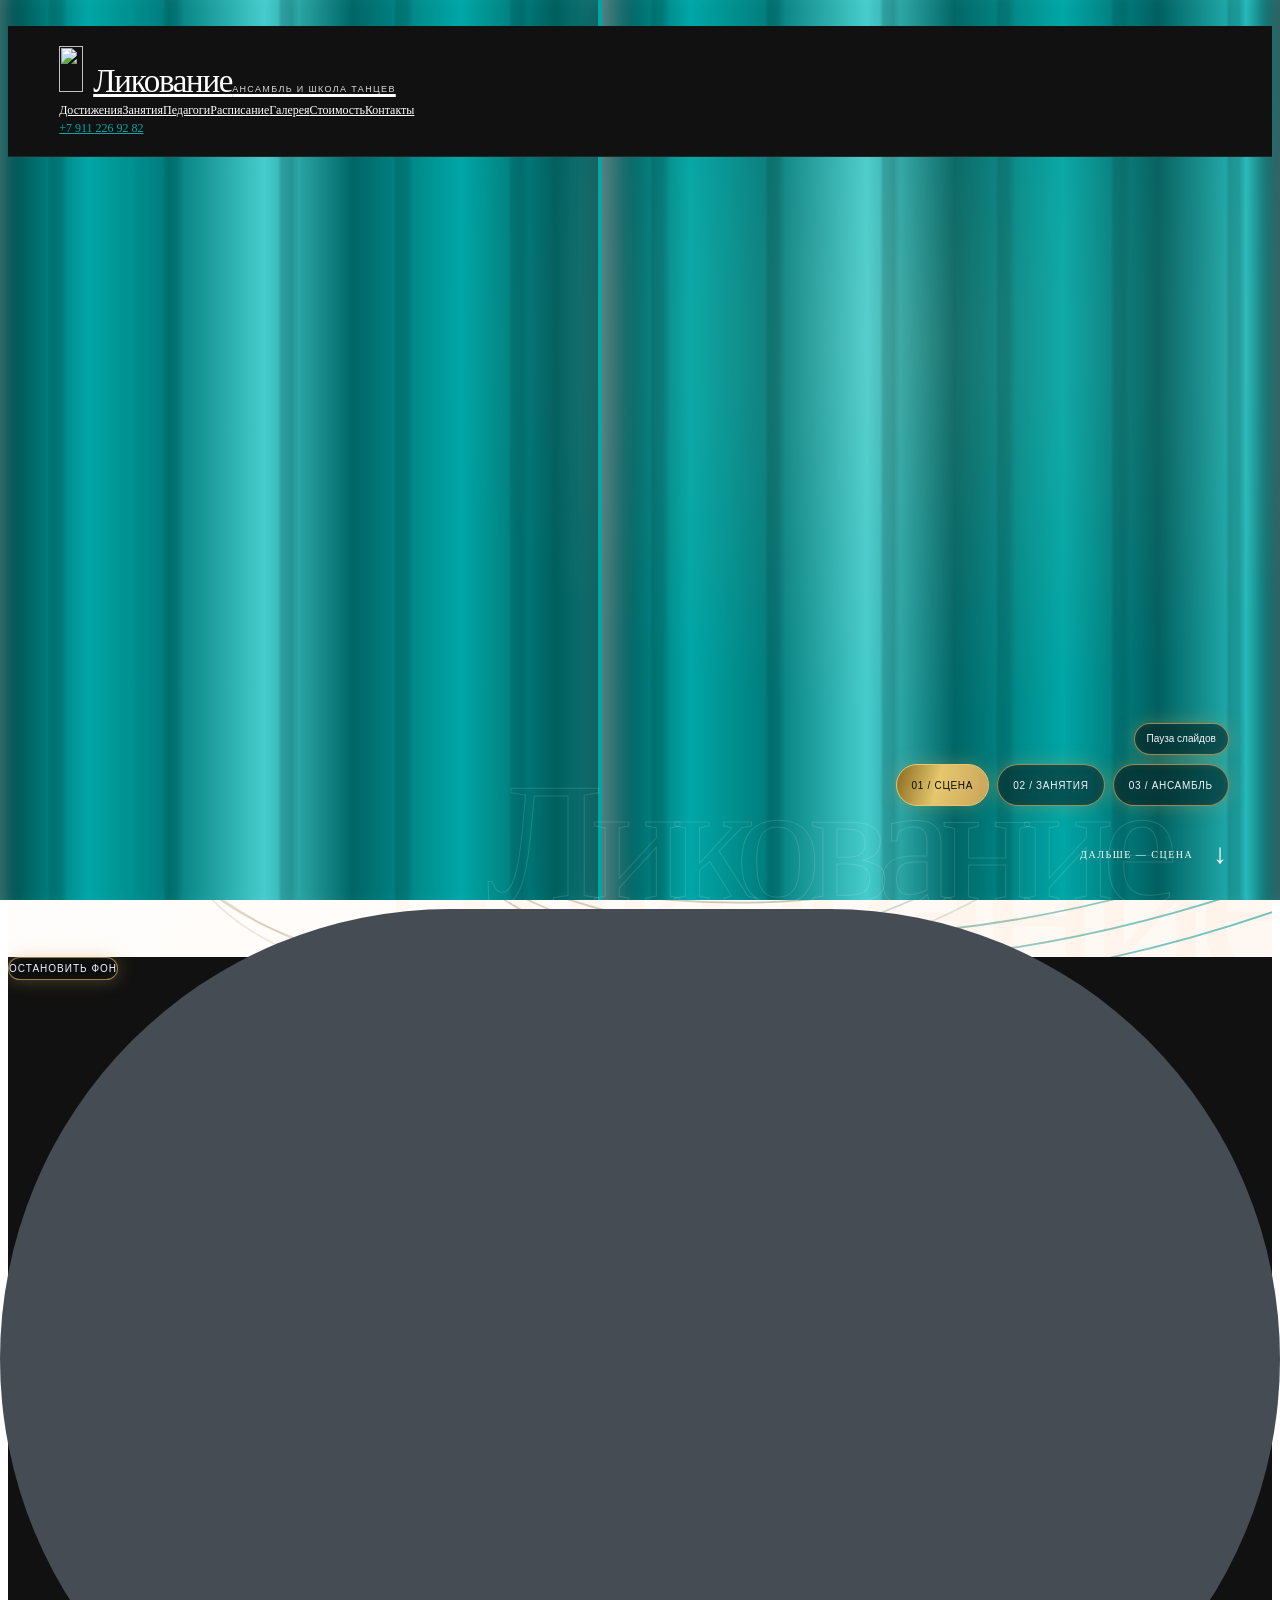
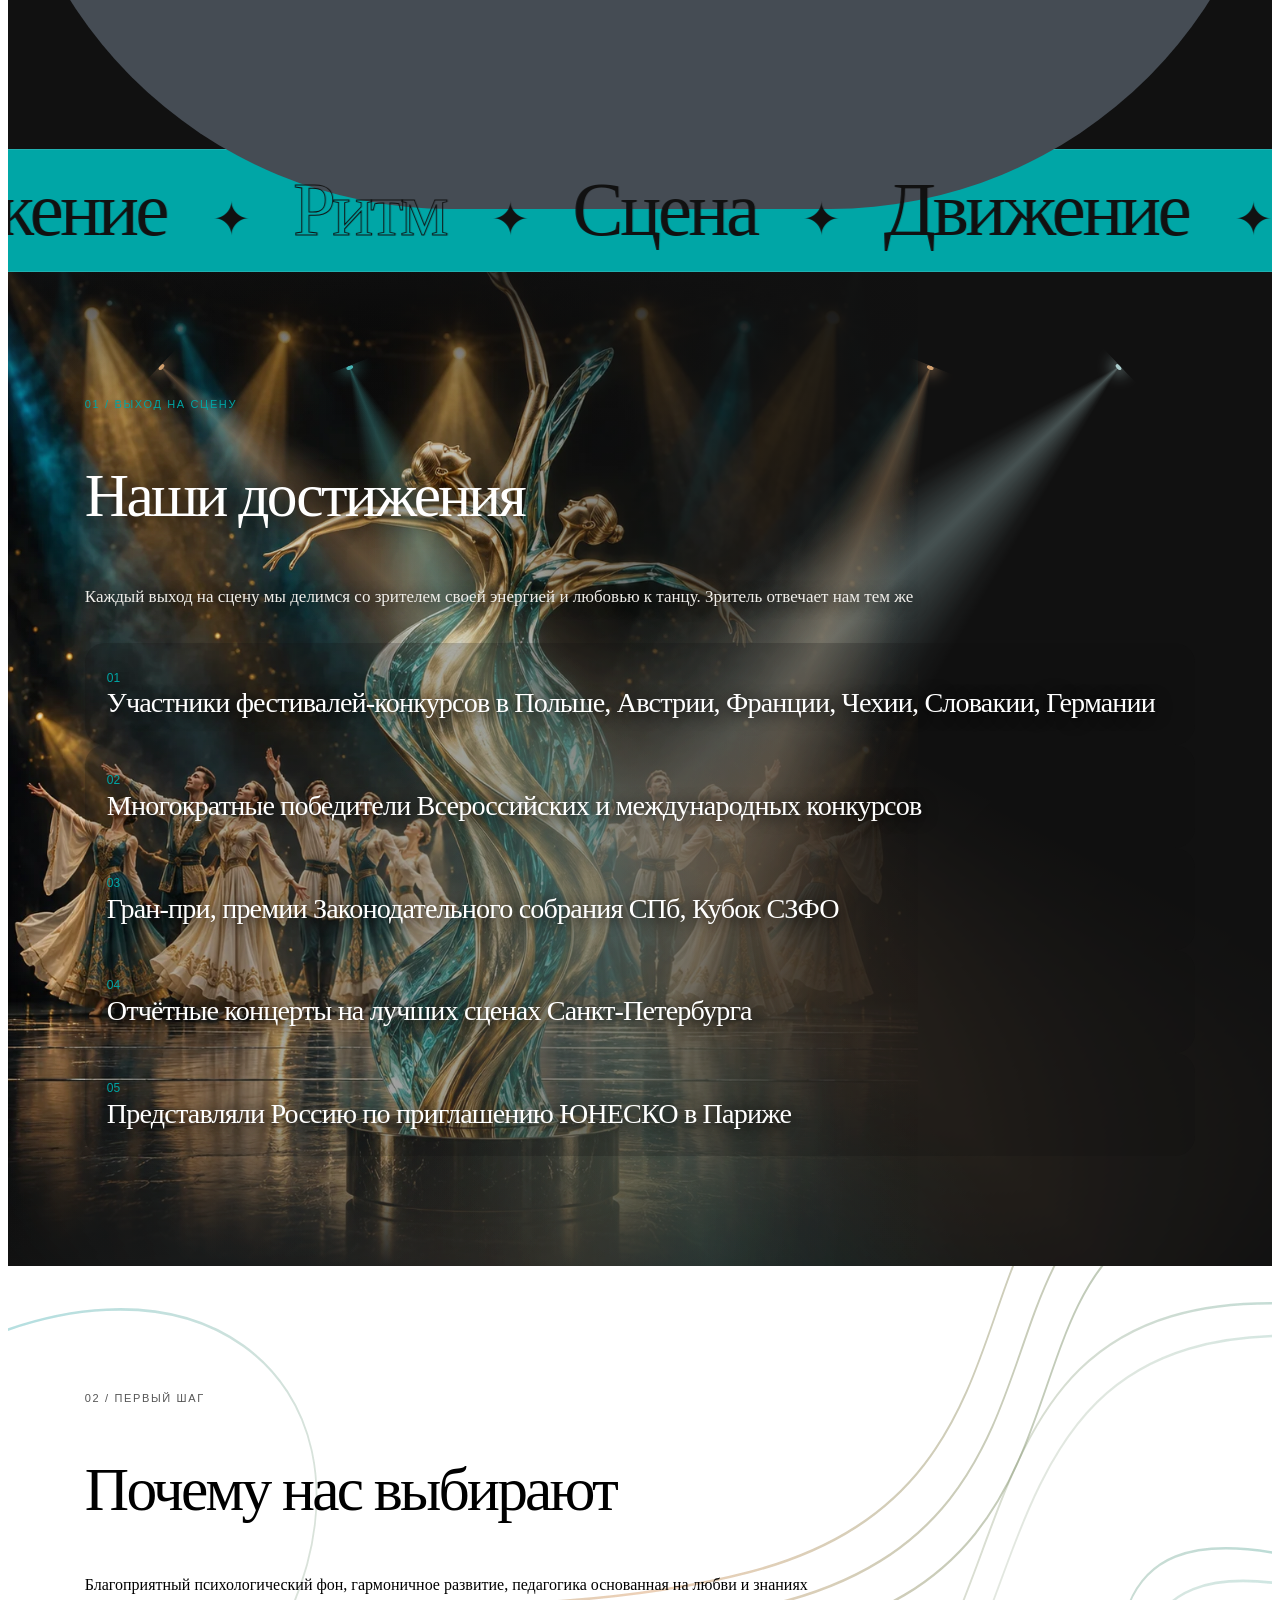
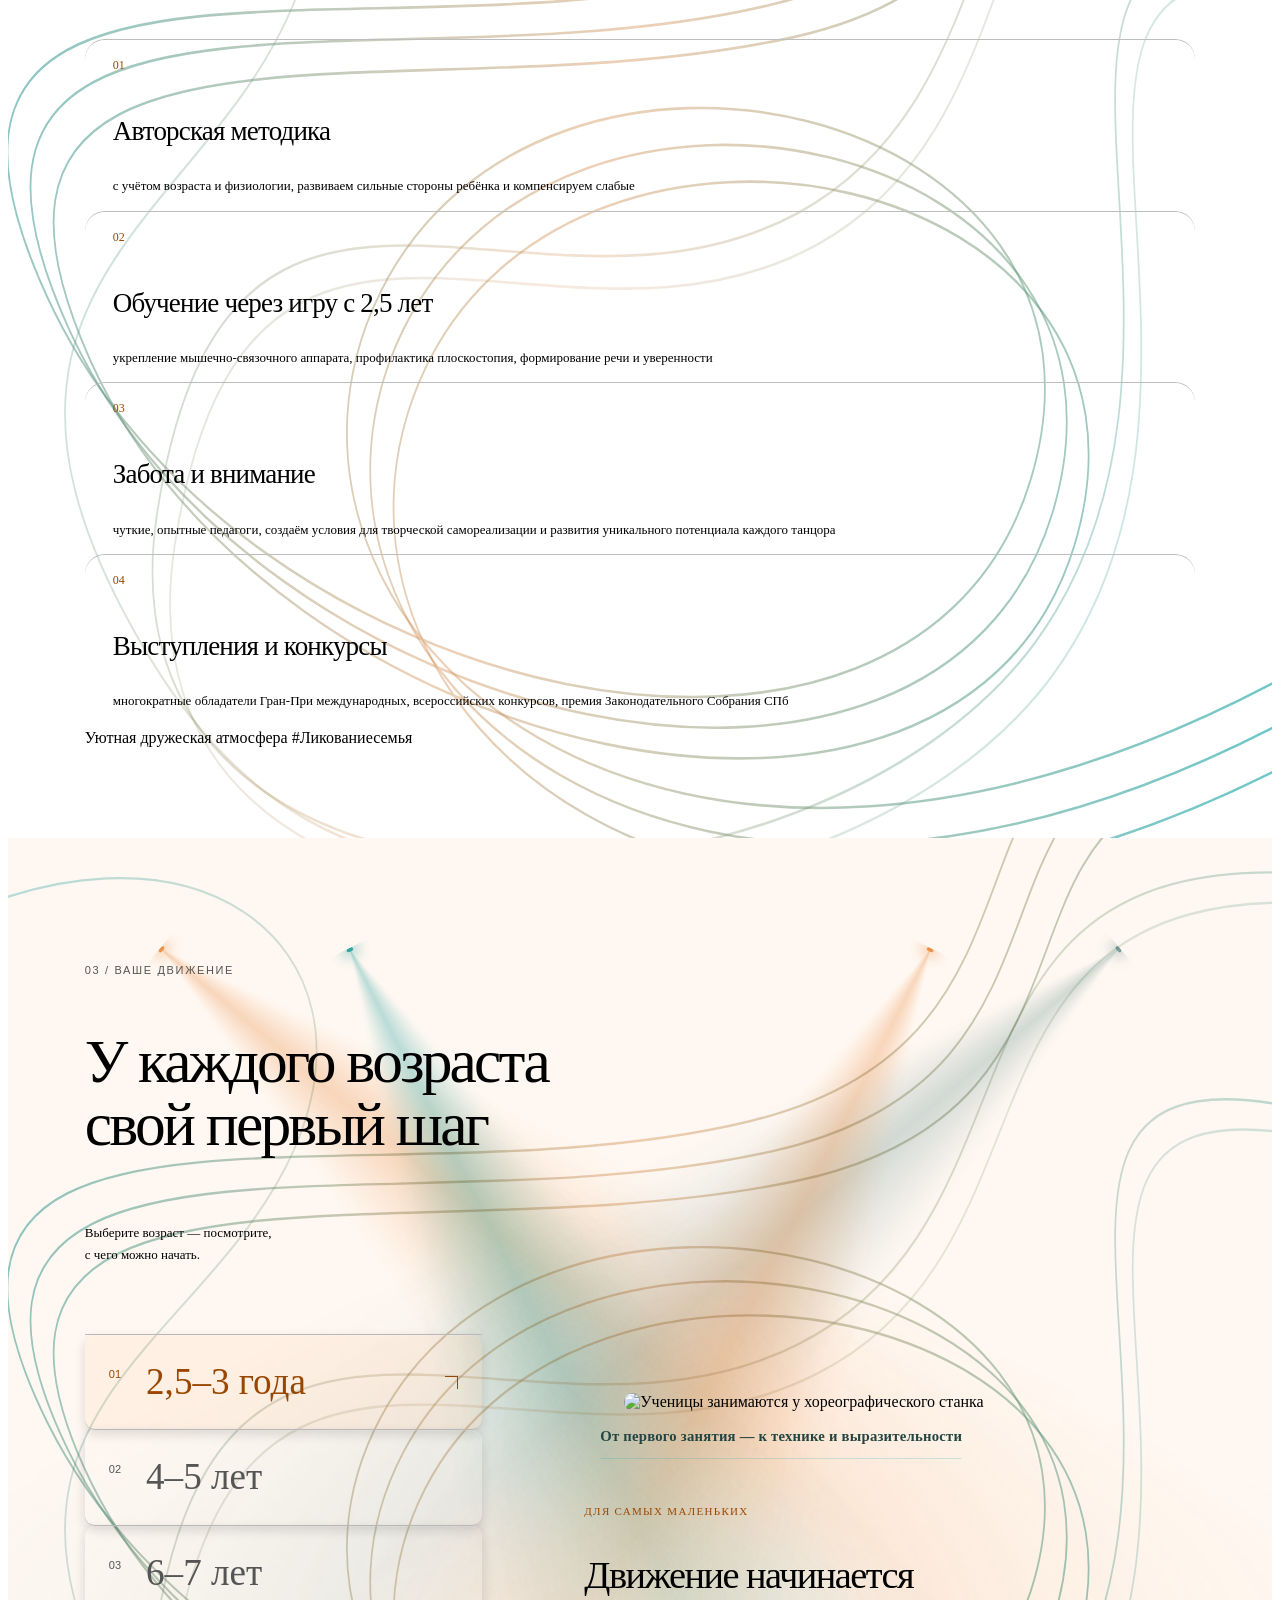
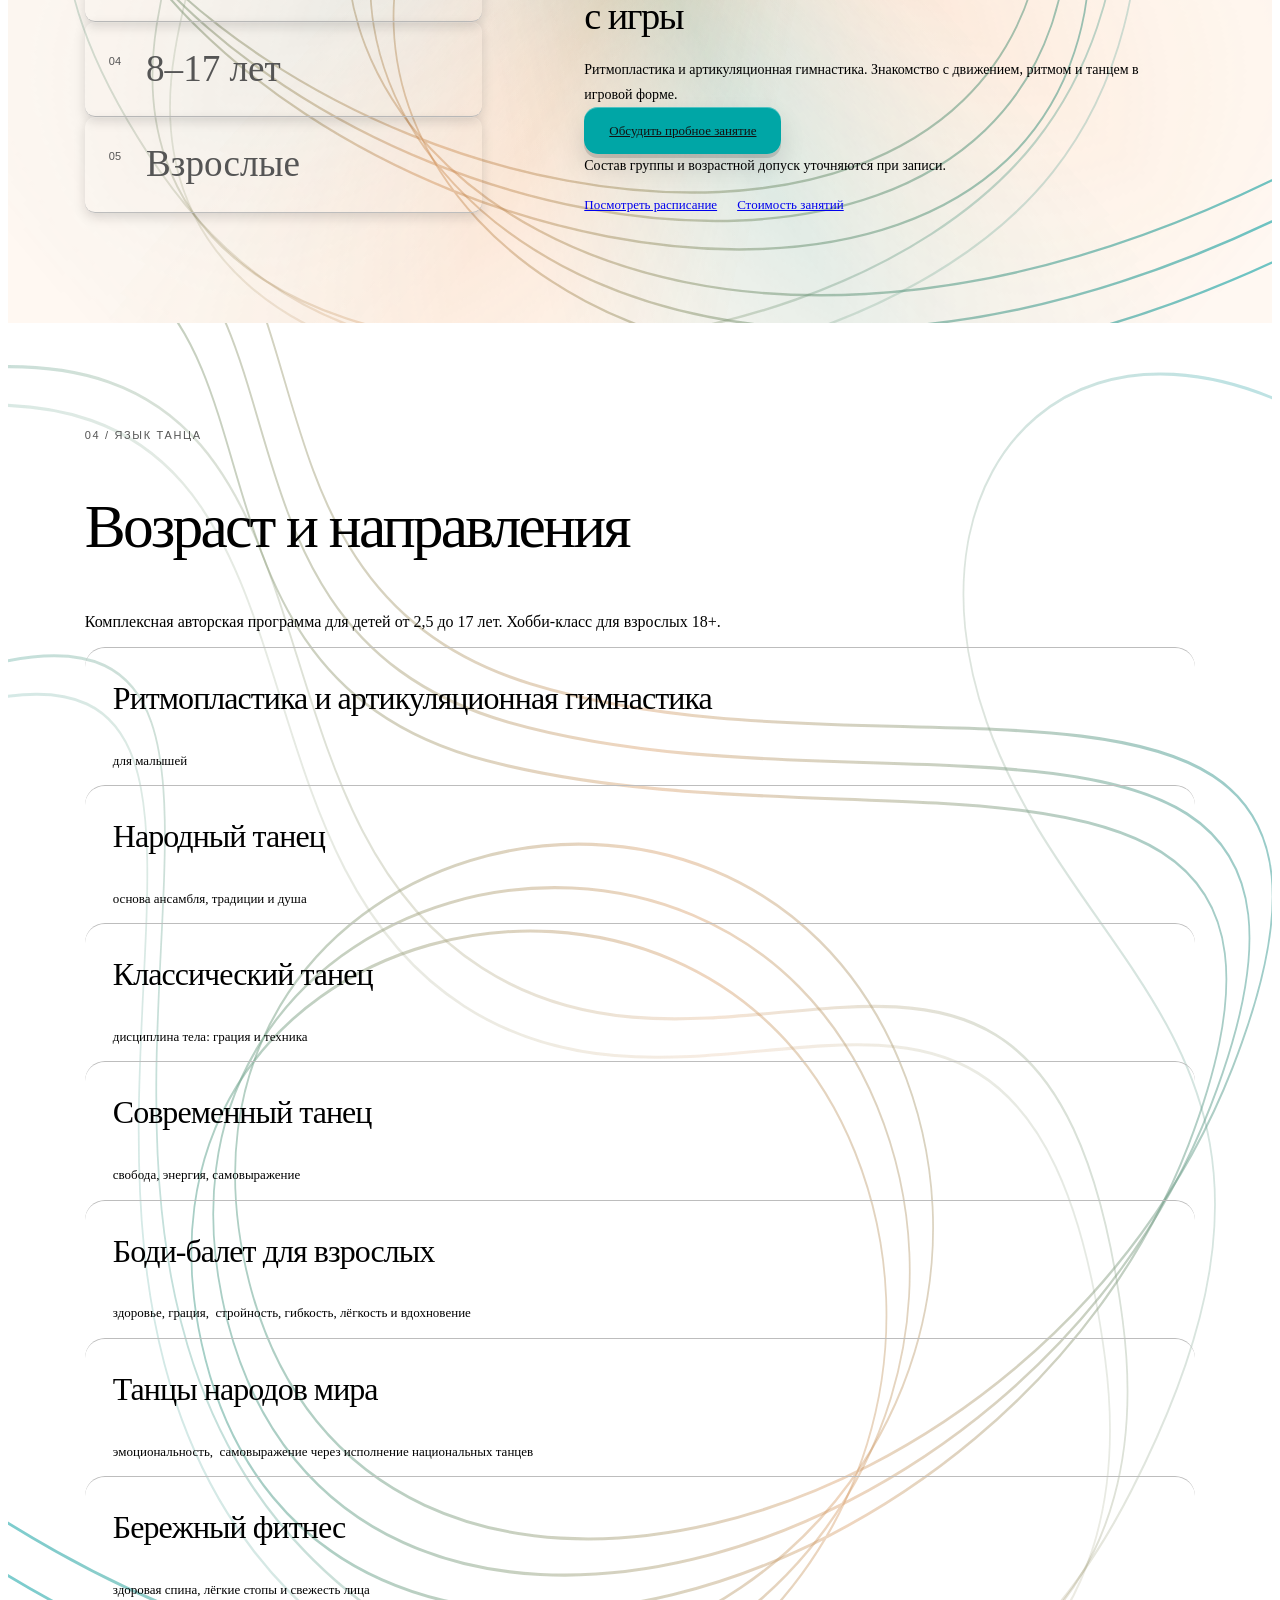
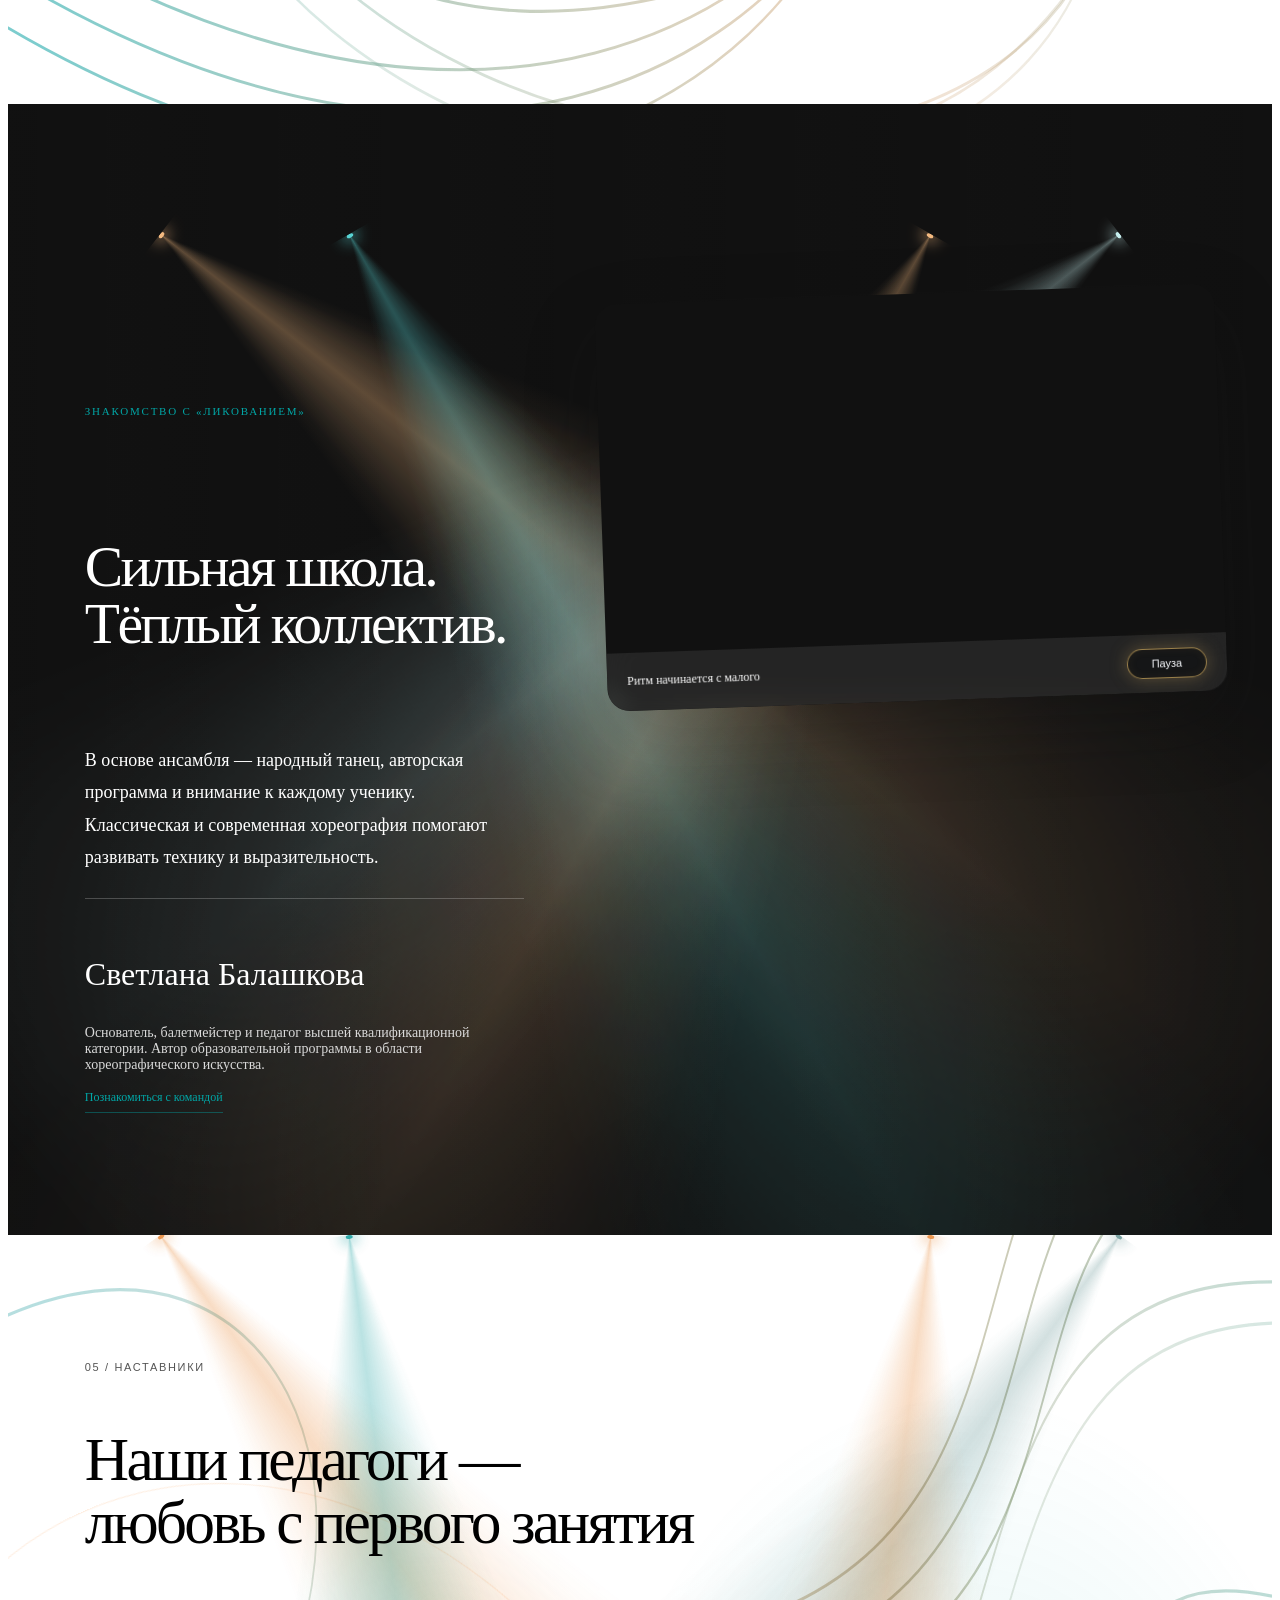
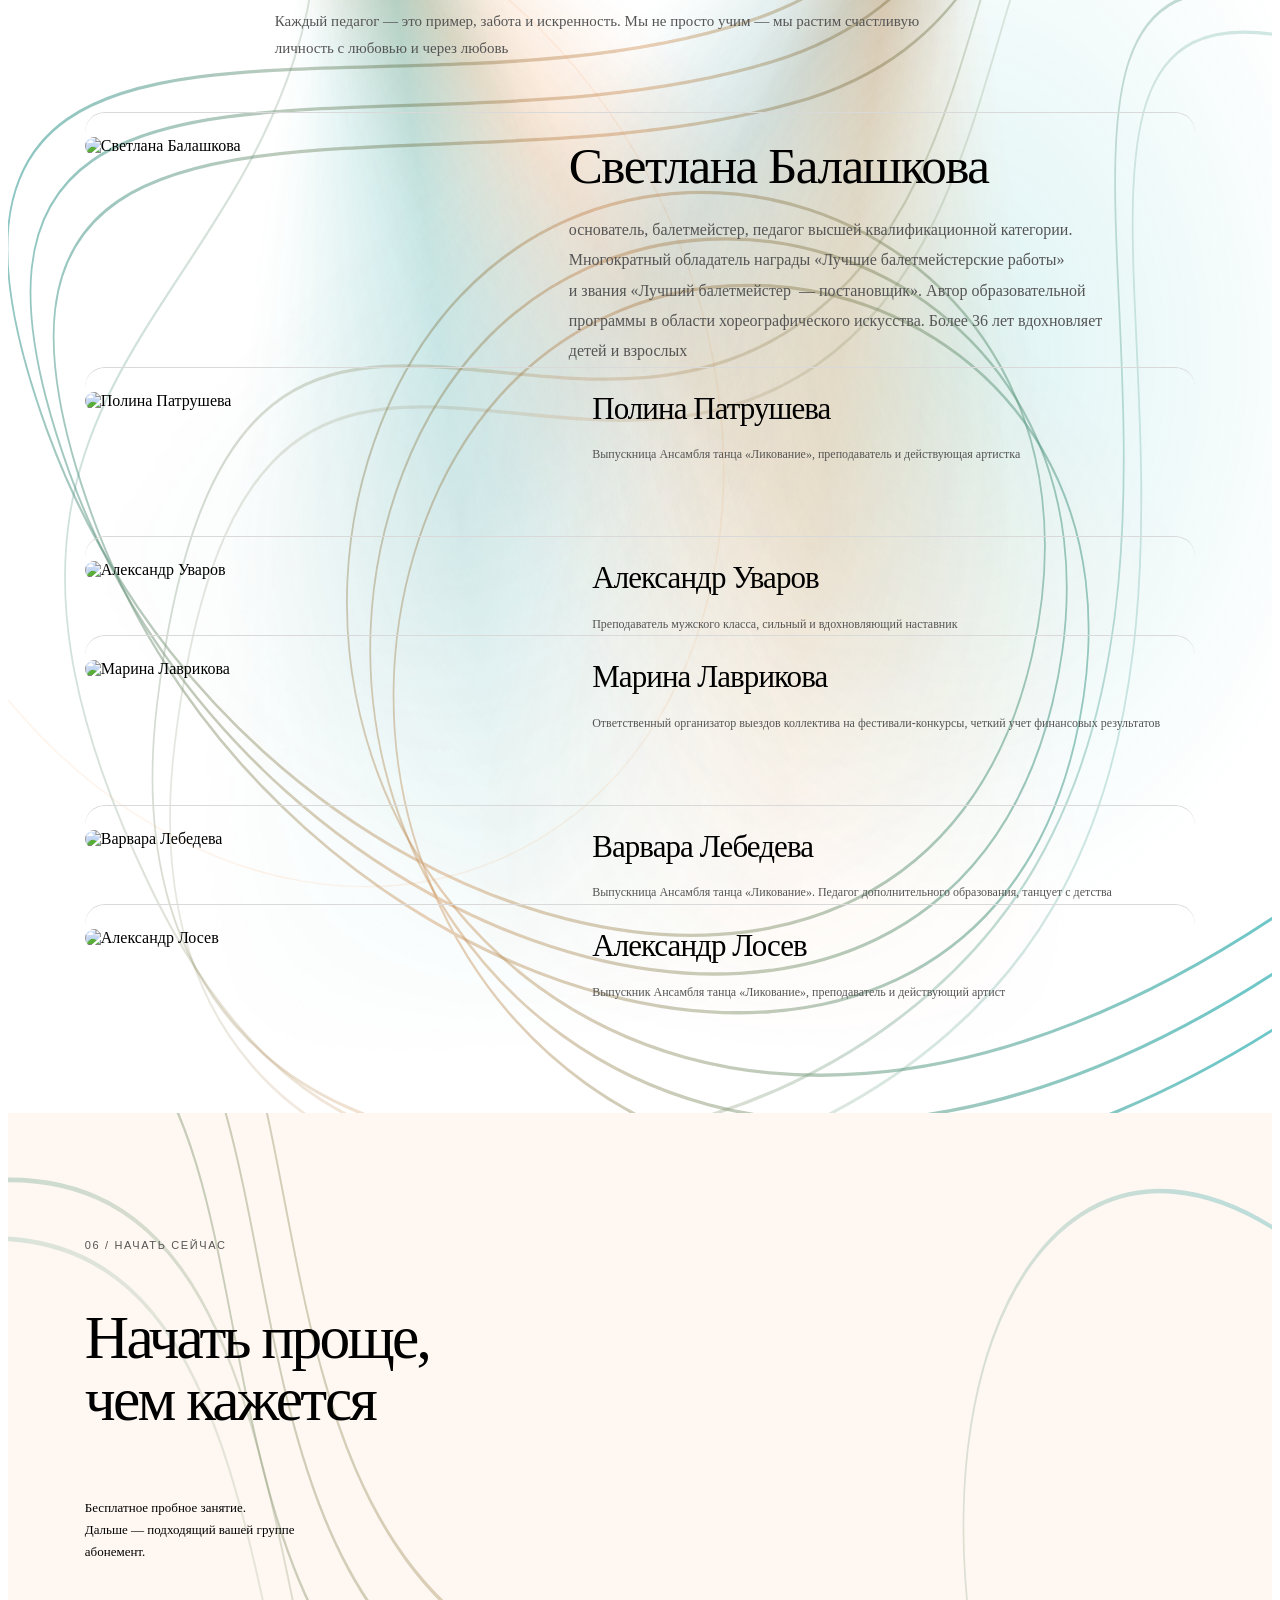
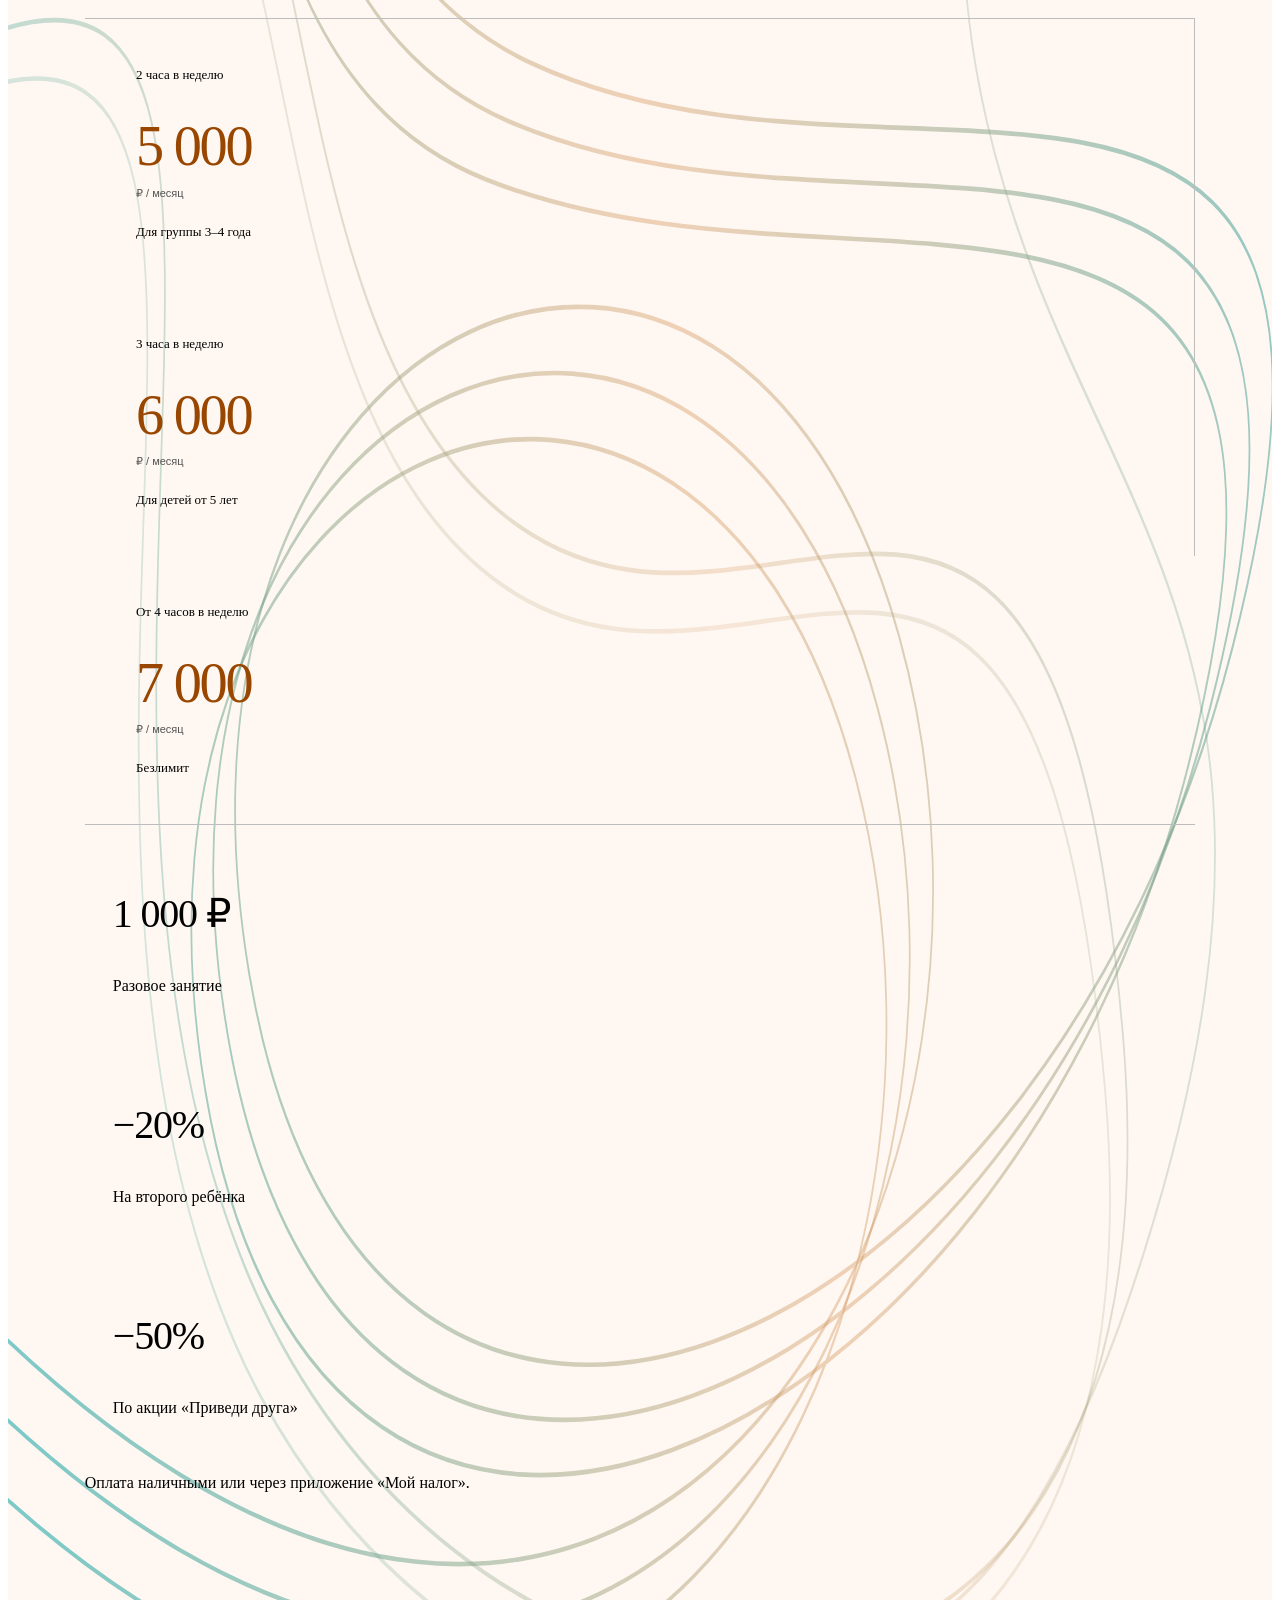
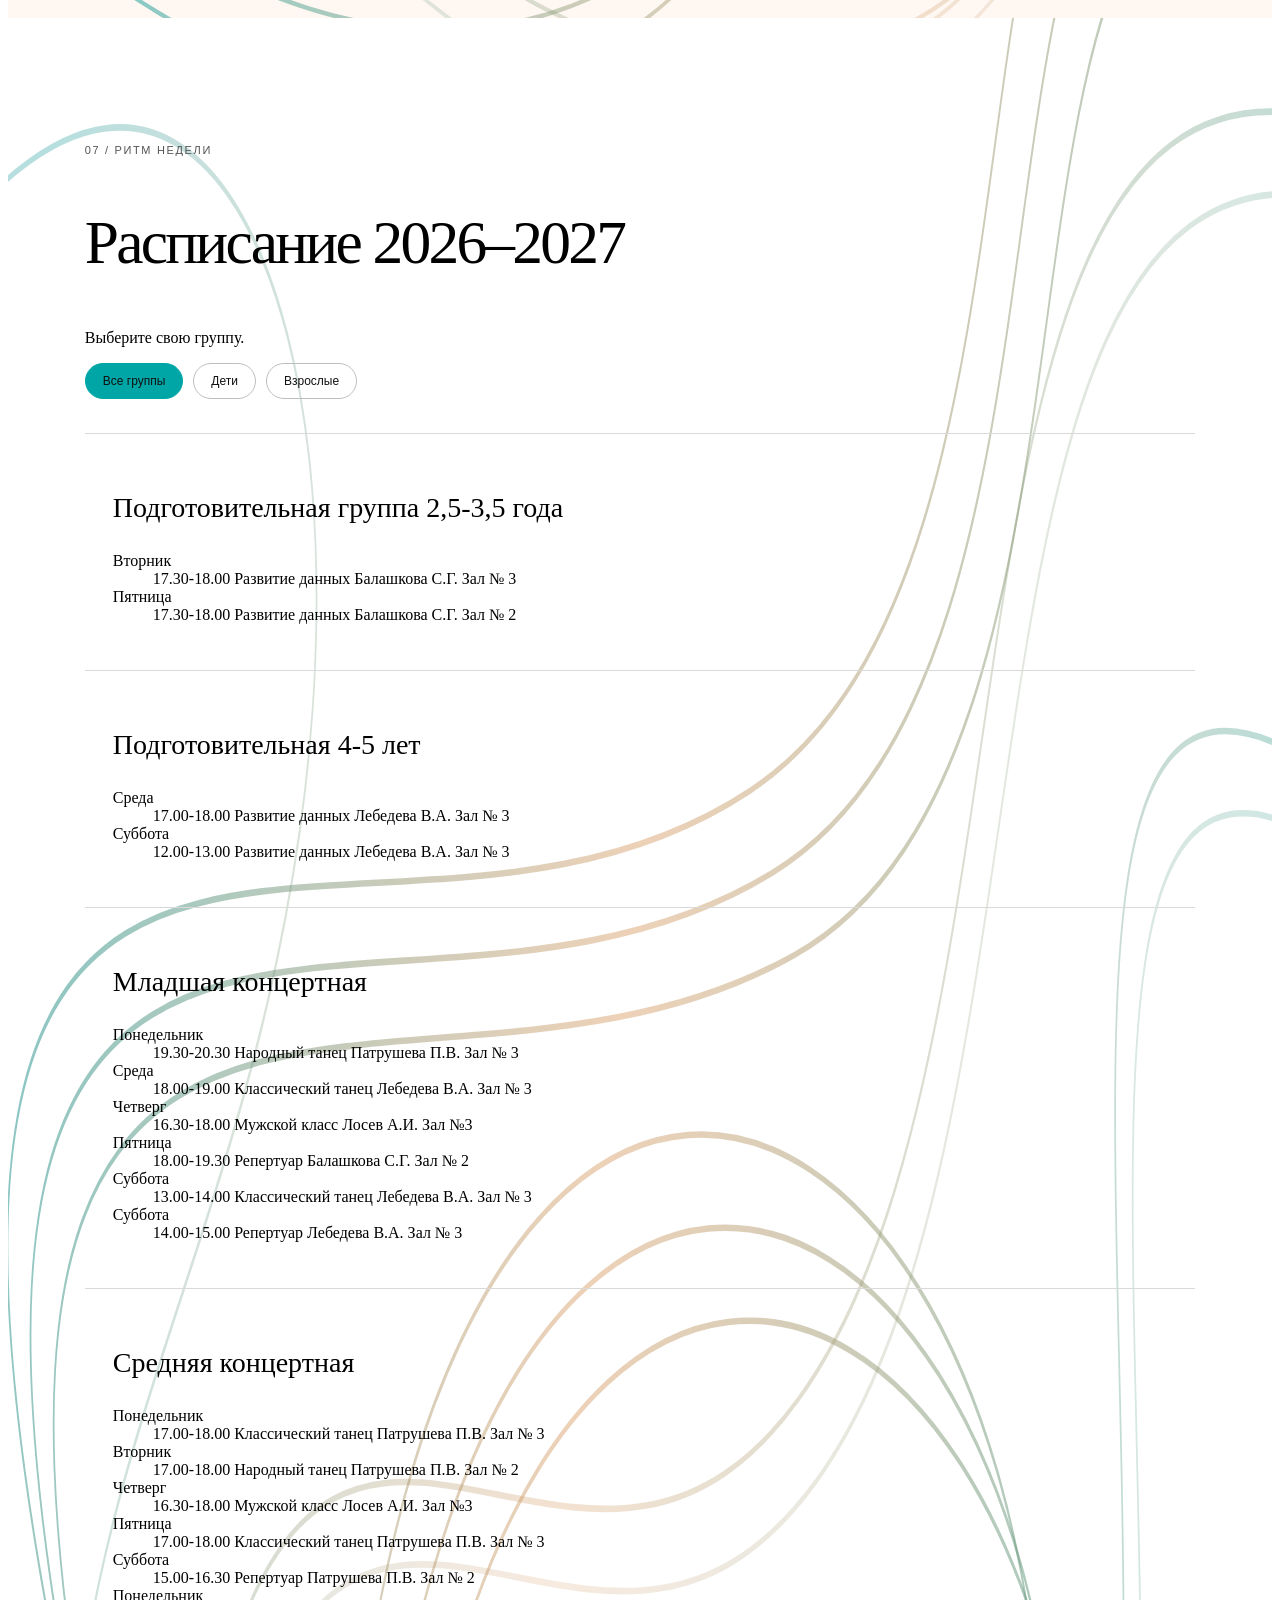
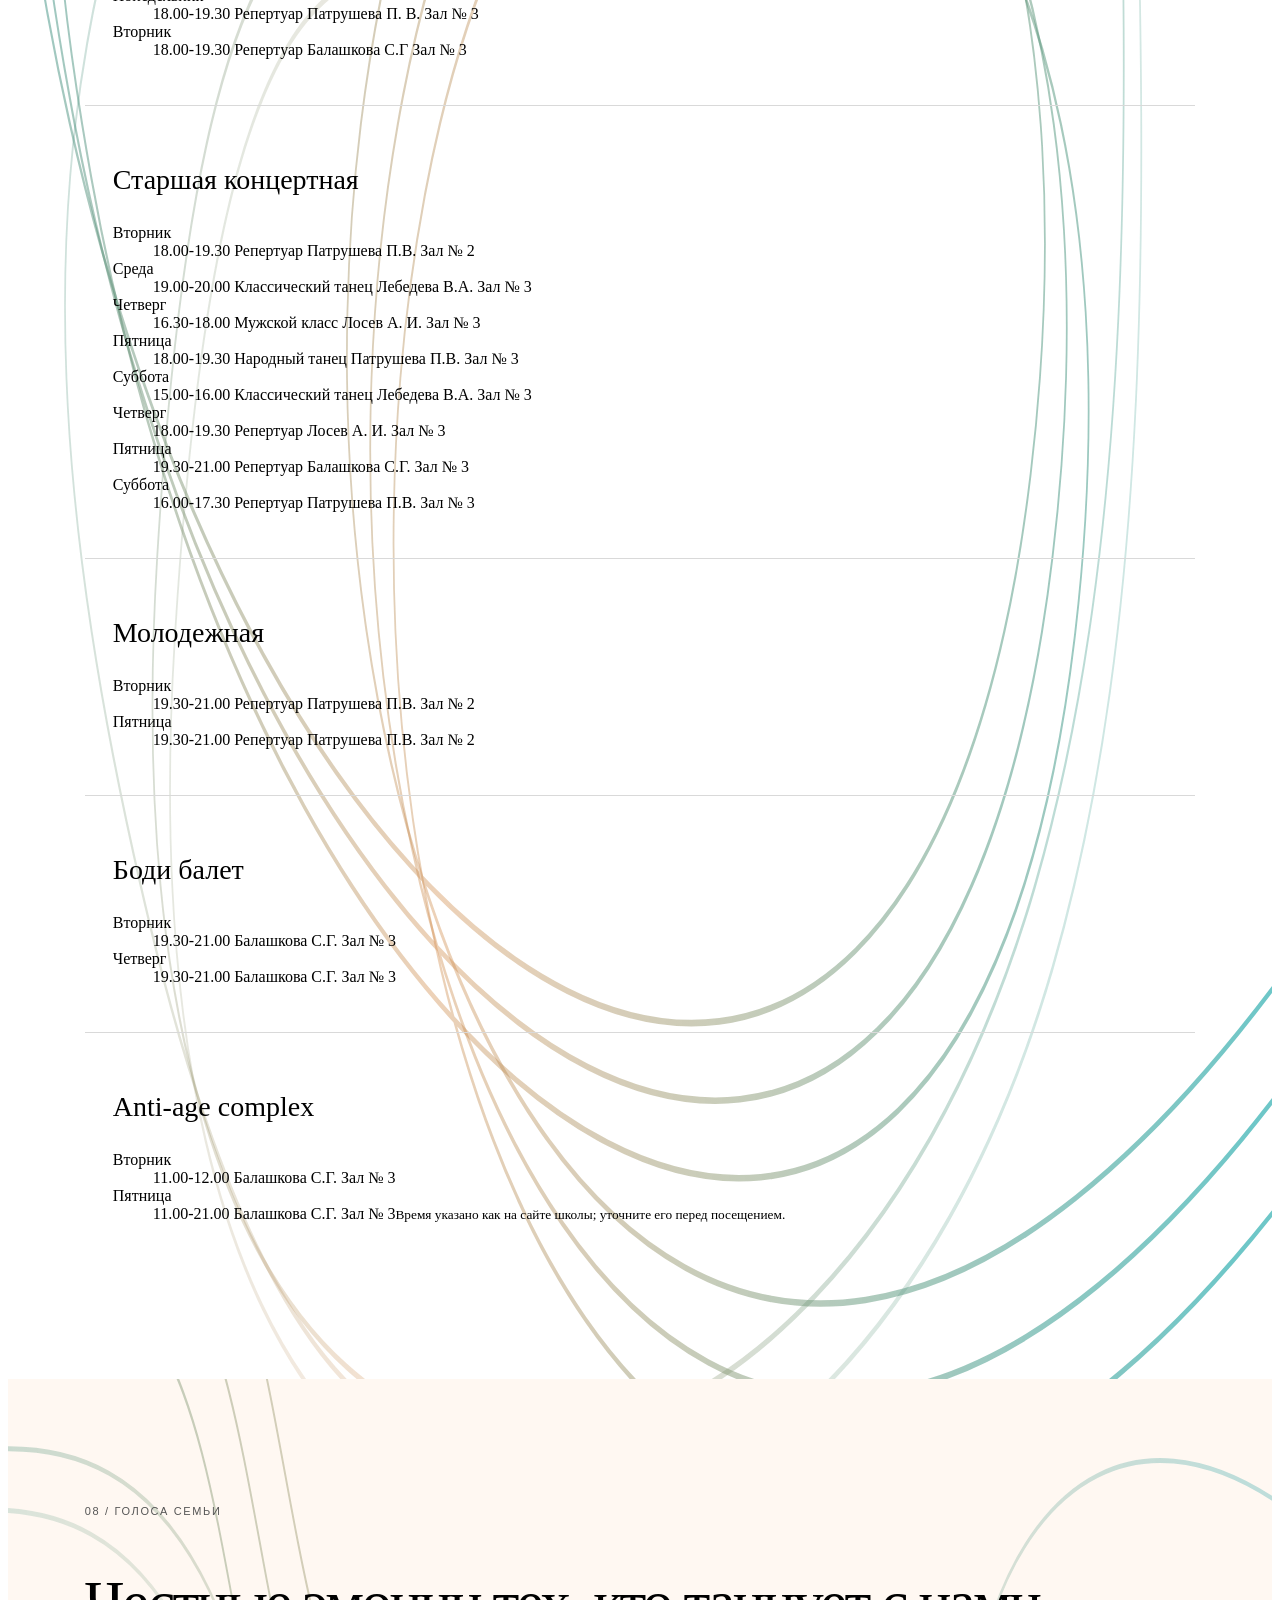
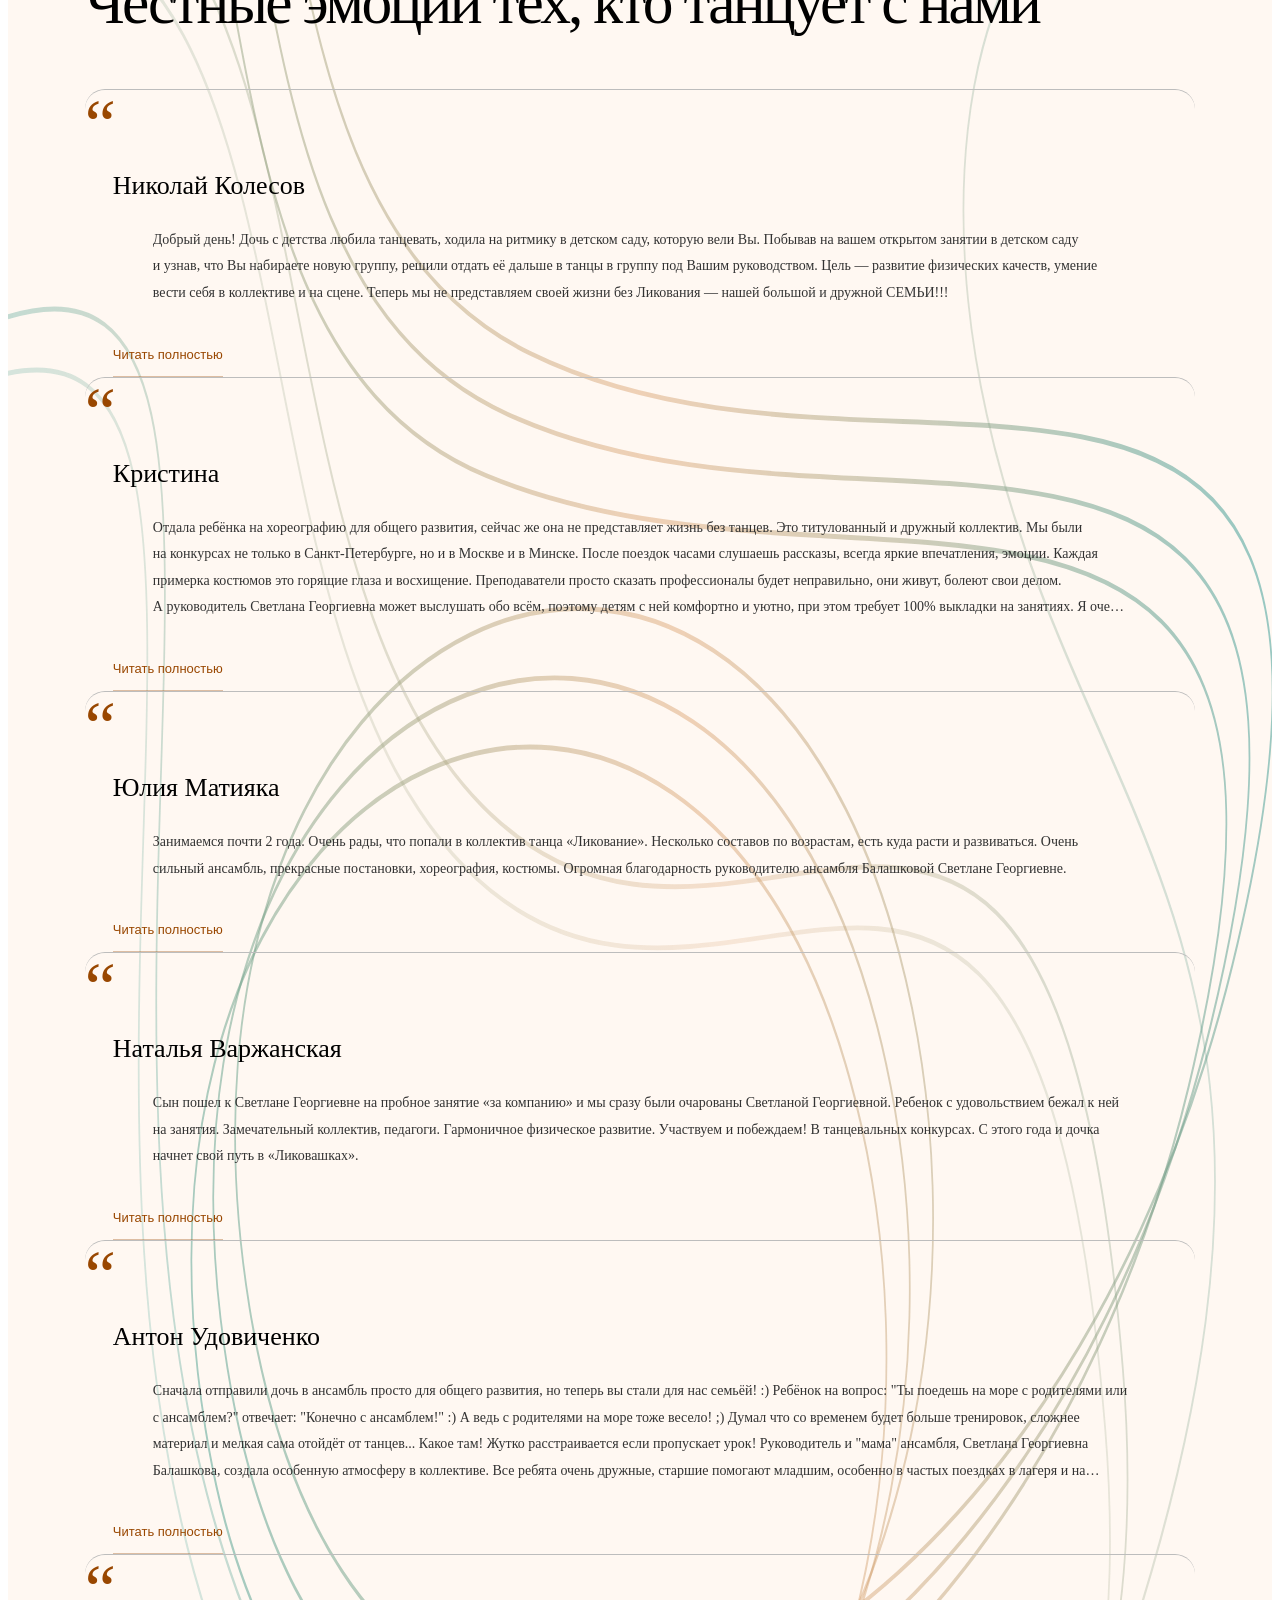
==== commit fe6f8cf1: "fix: make light background ribbon lines clearly visible" ====
--- a/index.html
+++ b/index.html
@@ -1,6 +1,6 @@
 <!doctype html>
 <html lang="ru">
-<head><meta charset="utf-8"><meta name="viewport" content="width=device-width,initial-scale=1"><meta name="robots" content="noindex,nofollow"><title>Школа танцев в Красногвардейском районе СПб — Ликование</title><meta name="description" content="Танцы для детей от 2,5 лет и взрослых в Санкт-Петербурге. Ансамбль Ликование: педагоги, достижения, расписание, цены. Бесплатное пробное занятие."><link rel="stylesheet" href="design/style.css?v=78e62f5488c6"><link rel="icon" href="research/assets/029.svg"><meta property="og:type" content="website"><meta property="og:title" content="Школа танцев Ликование"><meta property="og:description" content="Танцы для детей и взрослых в Санкт-Петербурге. От первого движения — к большой сцене."><script type="application/ld+json">{"@context":"https://schema.org","@type":"LocalBusiness","@id":"https://likovanie-spb.ru/#organization","name":"Школа танцев «Ликование»","alternateName":["Ликование","Ансамбль танца «Ликование»"],"url":"https://likovanie-spb.ru/","description":"Школа танцев «Ликование» в Санкт-Петербурге, Красногвардейский район: занятия для детей от 2,5 лет и взрослых. Народные, классические и современные танцы, боди-балет, танцы народов мира и бережный фитнес.","logo":{"@type":"ImageObject","@id":"https://likovanie-spb.ru/#logo","url":"https://static.tildacdn.com/tild3735-6437-4538-a136-336533653531/spina.png","contentUrl":"https://static.tildacdn.com/tild3735-6437-4538-a136-336533653531/spina.png","caption":"Школа танцев «Ликование»"},"image":{"@id":"https://likovanie-spb.ru/#logo"},"telephone":"+79112269282","priceRange":"₽₽","currenciesAccepted":"RUB","paymentAccepted":"Наличные, безналичная оплата","address":{"@type":"PostalAddress","streetAddress":"проспект Энергетиков, 26","addressLocality":"Санкт-Петербург","addressRegion":"Санкт-Петербург","addressCountry":"RU"},"areaServed":[{"@type":"City","name":"Санкт-Петербург"},{"@type":"AdministrativeArea","name":"Красногвардейский район"}],"sameAs":["https://vk.com/ans.likovanie"],"contactPoint":{"@type":"ContactPoint","telephone":"+79112269282","contactType":"customer service","areaServed":"RU","availableLanguage":"ru"},"hasOfferCatalog":{"@type":"OfferCatalog","name":"Направления школы танцев «Ликование»","itemListElement":[{"@type":"Offer","name":"Танцы для детей от 2,5 лет","itemOffered":{"@type":"Service","name":"Танцевальные занятия для детей от 2,5 лет","provider":{"@id":"https://likovanie-spb.ru/#organization"}}},{"@type":"Offer","name":"Народный танец","itemOffered":{"@type":"Service","name":"Занятия народным танцем","provider":{"@id":"https://likovanie-spb.ru/#organization"}}},{"@type":"Offer","name":"Классический танец","itemOffered":{"@type":"Service","name":"Занятия классическим танцем","provider":{"@id":"https://likovanie-spb.ru/#organization"}}},{"@type":"Offer","name":"Современный танец","itemOffered":{"@type":"Service","name":"Занятия современным танцем","provider":{"@id":"https://likovanie-spb.ru/#organization"}}},{"@type":"Offer","name":"Боди-балет для взрослых","itemOffered":{"@type":"Service","name":"Занятия боди-балетом для взрослых","provider":{"@id":"https://likovanie-spb.ru/#organization"}}},{"@type":"Offer","name":"Бережный фитнес","itemOffered":{"@type":"Service","name":"Бережный фитнес","provider":{"@id":"https://likovanie-spb.ru/#organization"}}}]}}</script><script type="application/ld+json">{"@context":"https://schema.org","@graph":[{"@type":"WebSite","@id":"https://likovanie-spb.ru/#website","url":"https://likovanie-spb.ru/","name":"Школа танцев «Ликование»","alternateName":"Ликование","description":"Школа танцев в Санкт-Петербурге для детей от 2,5 лет и взрослых.","inLanguage":"ru-RU","publisher":{"@id":"https://likovanie-spb.ru/#organization"},"image":{"@id":"https://likovanie-spb.ru/#logo"}},{"@type":"WebPage","@id":"https://likovanie-spb.ru/#webpage","url":"https://likovanie-spb.ru/","name":"Школа танцев в Красногвардейском районе СПб — «Ликование»","description":"Школа танцев «Ликование» в СПб: занятия для детей от 2,5 лет и взрослых, народные, классические и современные танцы. Бесплатное пробное занятие.","inLanguage":"ru-RU","isPartOf":{"@id":"https://likovanie-spb.ru/#website"},"about":{"@id":"https://likovanie-spb.ru/#organization"},"publisher":{"@id":"https://likovanie-spb.ru/#organization"},"primaryImageOfPage":{"@id":"https://likovanie-spb.ru/#logo"}}]}</script><link rel="stylesheet" href="design/stage.css?v=78e62f5488c6"><link rel="stylesheet" href="design/experience.css?v=78e62f5488c6"><link rel="stylesheet" href="design/reference-effects.css?v=78e62f5488c6"></head>
+<head><meta charset="utf-8"><meta name="viewport" content="width=device-width,initial-scale=1"><meta name="robots" content="noindex,nofollow"><title>Школа танцев в Красногвардейском районе СПб — Ликование</title><meta name="description" content="Танцы для детей от 2,5 лет и взрослых в Санкт-Петербурге. Ансамбль Ликование: педагоги, достижения, расписание, цены. Бесплатное пробное занятие."><link rel="stylesheet" href="design/style.css?v=8192f86d883f"><link rel="icon" href="research/assets/029.svg"><meta property="og:type" content="website"><meta property="og:title" content="Школа танцев Ликование"><meta property="og:description" content="Танцы для детей и взрослых в Санкт-Петербурге. От первого движения — к большой сцене."><script type="application/ld+json">{"@context":"https://schema.org","@type":"LocalBusiness","@id":"https://likovanie-spb.ru/#organization","name":"Школа танцев «Ликование»","alternateName":["Ликование","Ансамбль танца «Ликование»"],"url":"https://likovanie-spb.ru/","description":"Школа танцев «Ликование» в Санкт-Петербурге, Красногвардейский район: занятия для детей от 2,5 лет и взрослых. Народные, классические и современные танцы, боди-балет, танцы народов мира и бережный фитнес.","logo":{"@type":"ImageObject","@id":"https://likovanie-spb.ru/#logo","url":"https://static.tildacdn.com/tild3735-6437-4538-a136-336533653531/spina.png","contentUrl":"https://static.tildacdn.com/tild3735-6437-4538-a136-336533653531/spina.png","caption":"Школа танцев «Ликование»"},"image":{"@id":"https://likovanie-spb.ru/#logo"},"telephone":"+79112269282","priceRange":"₽₽","currenciesAccepted":"RUB","paymentAccepted":"Наличные, безналичная оплата","address":{"@type":"PostalAddress","streetAddress":"проспект Энергетиков, 26","addressLocality":"Санкт-Петербург","addressRegion":"Санкт-Петербург","addressCountry":"RU"},"areaServed":[{"@type":"City","name":"Санкт-Петербург"},{"@type":"AdministrativeArea","name":"Красногвардейский район"}],"sameAs":["https://vk.com/ans.likovanie"],"contactPoint":{"@type":"ContactPoint","telephone":"+79112269282","contactType":"customer service","areaServed":"RU","availableLanguage":"ru"},"hasOfferCatalog":{"@type":"OfferCatalog","name":"Направления школы танцев «Ликование»","itemListElement":[{"@type":"Offer","name":"Танцы для детей от 2,5 лет","itemOffered":{"@type":"Service","name":"Танцевальные занятия для детей от 2,5 лет","provider":{"@id":"https://likovanie-spb.ru/#organization"}}},{"@type":"Offer","name":"Народный танец","itemOffered":{"@type":"Service","name":"Занятия народным танцем","provider":{"@id":"https://likovanie-spb.ru/#organization"}}},{"@type":"Offer","name":"Классический танец","itemOffered":{"@type":"Service","name":"Занятия классическим танцем","provider":{"@id":"https://likovanie-spb.ru/#organization"}}},{"@type":"Offer","name":"Современный танец","itemOffered":{"@type":"Service","name":"Занятия современным танцем","provider":{"@id":"https://likovanie-spb.ru/#organization"}}},{"@type":"Offer","name":"Боди-балет для взрослых","itemOffered":{"@type":"Service","name":"Занятия боди-балетом для взрослых","provider":{"@id":"https://likovanie-spb.ru/#organization"}}},{"@type":"Offer","name":"Бережный фитнес","itemOffered":{"@type":"Service","name":"Бережный фитнес","provider":{"@id":"https://likovanie-spb.ru/#organization"}}}]}}</script><script type="application/ld+json">{"@context":"https://schema.org","@graph":[{"@type":"WebSite","@id":"https://likovanie-spb.ru/#website","url":"https://likovanie-spb.ru/","name":"Школа танцев «Ликование»","alternateName":"Ликование","description":"Школа танцев в Санкт-Петербурге для детей от 2,5 лет и взрослых.","inLanguage":"ru-RU","publisher":{"@id":"https://likovanie-spb.ru/#organization"},"image":{"@id":"https://likovanie-spb.ru/#logo"}},{"@type":"WebPage","@id":"https://likovanie-spb.ru/#webpage","url":"https://likovanie-spb.ru/","name":"Школа танцев в Красногвардейском районе СПб — «Ликование»","description":"Школа танцев «Ликование» в СПб: занятия для детей от 2,5 лет и взрослых, народные, классические и современные танцы. Бесплатное пробное занятие.","inLanguage":"ru-RU","isPartOf":{"@id":"https://likovanie-spb.ru/#website"},"about":{"@id":"https://likovanie-spb.ru/#organization"},"publisher":{"@id":"https://likovanie-spb.ru/#organization"},"primaryImageOfPage":{"@id":"https://likovanie-spb.ru/#logo"}}]}</script><link rel="stylesheet" href="design/stage.css?v=8192f86d883f"><link rel="stylesheet" href="design/experience.css?v=8192f86d883f"><link rel="stylesheet" href="design/reference-effects.css?v=8192f86d883f"></head>
 <body class="stage-home">
 <a class="skip" href="#main">Перейти к содержимому</a>
 
@@ -15,6 +15,6 @@
 <section class="section transferred" id="directions"><div class="section-head" data-act="04 / Язык танца"><h2>Возраст и направления</h2></div><p>Комплексная авторская программа для детей от 2,5 до 17 лет. Хобби-класс для взрослых 18+.</p><div class="direction-grid"><article><h3>Ритмопластика и артикуляционная гимнастика</h3><p>для малышей</p></article><article><h3>Народный танец</h3><p>основа ансамбля, традиции и душа</p></article><article><h3>Классический танец</h3><p>дисциплина тела: грация и техника</p></article><article><h3>Современный танец</h3><p>свобода, энергия, самовыражение</p></article><article><h3>Боди-балет для взрослых</h3><p>здоровье, грация,  стройность, гибкость, лёгкость и вдохновение</p></article><article><h3>Танцы народов мира</h3><p>эмоциональность,  самовыражение через исполнение национальных танцев</p></article><article><h3>Бережный фитнес</h3><p>здоровая спина, лёгкие стопы и свежесть лица</p></article></div></section><section class="school section" id="school"><p class="school-note">Знакомство с «Ликованием»</p><h2>Сильная школа.<br>Тёплый коллектив.</h2><div class="school-columns"><p>В основе ансамбля — народный танец, авторская программа и внимание к каждому ученику. Классическая и современная хореография помогают развивать технику и выразительность.</p><div><h3>Светлана Балашкова</h3><p>Основатель, балетмейстер и педагог высшей квалификационной категории. Автор образовательной программы в области хореографического искусства.</p><a href="#teachers">Познакомиться с командой</a></div></div><figure class="living-frame"><video muted loop playsinline preload="none" aria-hidden="true" poster="research/assets/living-frame.jpg" data-src="research/videos/living-frame.mp4"></video><figcaption><span>Ритм начинается с малого</span><button class="living-toggle" type="button" hidden aria-pressed="false">Пауза</button></figcaption></figure></section>
 <section class="section transferred" id="teachers"><div class="section-head" data-act="05 / Наставники"><h2>Наши педагоги — любовь с первого занятия</h2></div><p>Каждый педагог — это пример, забота и искренность. Мы не просто учим — мы растим счастливую личность с любовью и через любовь </p><div class="teacher-grid"><article><picture><source type="image/webp" srcset="research/assets/038.webp"><img loading="lazy" src="research/assets/038.jpg" alt="Светлана Балашкова"></picture><h3>Светлана Балашкова</h3><p>основатель, балетмейстер, педагог высшей квалификационной категории. Многократный обладатель награды «Лучшие балетмейстерские работы» и звания «Лучший балетмейстер  — постановщик». Автор образовательной программы в области хореографического искусства. Более 36 лет вдохновляет детей и взрослых</p></article><article><picture><source type="image/webp" srcset="research/assets/013.webp"><img loading="lazy" src="research/assets/013.jpg" alt="Полина Патрушева"></picture><h3>Полина Патрушева</h3><p>Выпускница Ансамбля танца «Ликование», преподаватель и действующая артистка</p></article><article><picture><source type="image/webp" srcset="research/assets/044.webp"><img loading="lazy" src="research/assets/044.jpg" alt="Александр Уваров"></picture><h3>Александр Уваров</h3><p>Преподаватель мужского класса, сильный и вдохновляющий наставник</p></article><article><picture><source type="image/webp" srcset="research/assets/007.webp"><img loading="lazy" src="research/assets/007.jpg" alt="Марина Лаврикова"></picture><h3>Марина Лаврикова</h3><p>Ответственный организатор выездов коллектива на фестивали-конкурсы, четкий учет финансовых результатов</p></article><article><picture><source type="image/webp" srcset="research/assets/084.webp"><img loading="lazy" src="research/assets/084.jpg" alt="Варвара Лебедева"></picture><h3>Варвара Лебедева</h3><p>Выпускница Ансамбля танца «Ликование». Педагог дополнительного образования, танцует с детства</p></article><article><picture><source type="image/webp" srcset="research/assets/079.webp"><img loading="lazy" src="research/assets/079.jpg" alt="Александр Лосев"></picture><h3>Александр Лосев</h3><p>Выпускник Ансамбля танца «Ликование», преподаватель и действующий артист</p></article></div></section><section class="prices section" id="prices"><div class="section-head" data-act="06 / Начать сейчас"><h2>Начать проще,<br>чем кажется</h2><p>Бесплатное пробное занятие.<br>Дальше — подходящий вашей группе абонемент.</p></div><div class="price-grid"><article><p>2 часа в неделю</p><h3>5 000 <span>₽ / месяц</span></h3><p>Для группы 3–4 года</p></article><article><p>3 часа в неделю</p><h3>6 000 <span>₽ / месяц</span></h3><p>Для детей от 5 лет</p></article><article><p>От 4 часов в неделю</p><h3>7 000 <span>₽ / месяц</span></h3><p>Безлимит</p></article></div><div class="offer-grid"><article><h3>1 000 ₽</h3><p>Разовое занятие</p></article><article><h3>−20%</h3><p>На второго ребёнка</p></article><article><h3>−50%</h3><p>По акции «Приведи друга»</p></article></div><p>Оплата наличными или через приложение «Мой налог».</p></section>
 <section class="section transferred" id="schedule"><div class="section-head" data-act="07 / Ритм недели"><h2>Расписание 2026–2027</h2></div><p>Выберите свою группу.</p><div class="schedule-filters" role="group" aria-label="Фильтр расписания"><button type="button" data-schedule-filter="all" aria-pressed="true">Все группы</button><button type="button" data-schedule-filter="children" aria-pressed="false">Дети</button><button type="button" data-schedule-filter="adults" aria-pressed="false">Взрослые</button></div><div class="schedule-grid"><article data-schedule-group="children"><h3>Подготовительная группа 2,5-3,5 года</h3><dl><div><dt>Вторник</dt><dd>17.30-18.00 Развитие данных Балашкова С.Г. Зал № 3</dd></div><div><dt>Пятница</dt><dd>17.30-18.00 Развитие данных Балашкова С.Г. Зал № 2</dd></div></dl></article><article data-schedule-group="children"><h3>Подготовительная 4-5 лет</h3><dl><div><dt>Среда</dt><dd>17.00-18.00 Развитие данных Лебедева В.А. Зал № 3</dd></div><div><dt>Суббота</dt><dd>12.00-13.00 Развитие данных Лебедева В.А. Зал № 3</dd></div></dl></article><article data-schedule-group="children"><h3>Младшая концертная</h3><dl><div><dt>Понедельник</dt><dd>19.30-20.30 Народный танец Патрушева П.В. Зал № 3</dd></div><div><dt>Среда</dt><dd>18.00-19.00 Классический танец Лебедева В.А. Зал № 3</dd></div><div><dt>Четверг</dt><dd>16.30-18.00 Мужской класс Лосев А.И. Зал №3</dd></div><div><dt>Пятница</dt><dd>18.00-19.30 Репертуар Балашкова С.Г. Зал № 2</dd></div><div><dt>Суббота</dt><dd>13.00-14.00 Классический танец Лебедева В.А. Зал № 3</dd></div><div><dt>Суббота</dt><dd>14.00-15.00 Репертуар Лебедева В.А. Зал № 3</dd></div></dl></article><article data-schedule-group="children"><h3>Средняя концертная</h3><dl><div><dt>Понедельник</dt><dd>17.00-18.00 Классический танец Патрушева П.В. Зал № 3</dd></div><div><dt>Вторник</dt><dd>17.00-18.00 Народный танец Патрушева П.В. Зал № 2</dd></div><div><dt>Четверг</dt><dd>16.30-18.00 Мужской класс Лосев А.И. Зал №3</dd></div><div><dt>Пятница</dt><dd>17.00-18.00 Классический танец Патрушева П.В. Зал № 3</dd></div><div><dt>Суббота</dt><dd>15.00-16.30 Репертуар Патрушева П.В. Зал № 2</dd></div><div><dt>Понедельник</dt><dd>18.00-19.30 Репертуар Патрушева П. В. Зал № 3</dd></div><div><dt>Вторник</dt><dd>18.00-19.30 Репертуар Балашкова С.Г Зал № 3</dd></div></dl></article><article data-schedule-group="children"><h3>Старшая концертная</h3><dl><div><dt>Вторник</dt><dd>18.00-19.30 Репертуар Патрушева П.В. Зал № 2</dd></div><div><dt>Среда</dt><dd>19.00-20.00 Классический танец Лебедева В.А. Зал № 3</dd></div><div><dt>Четверг</dt><dd>16.30-18.00 Мужской класс Лосев А. И. Зал № 3</dd></div><div><dt>Пятница</dt><dd>18.00-19.30 Народный танец Патрушева П.В. Зал № 3</dd></div><div><dt>Суббота</dt><dd>15.00-16.00 Классический танец Лебедева В.А. Зал № 3</dd></div><div><dt>Четверг</dt><dd>18.00-19.30 Репертуар Лосев А. И. Зал № 3</dd></div><div><dt>Пятница</dt><dd>19.30-21.00 Репертуар Балашкова С.Г. Зал № 3</dd></div><div><dt>Суббота</dt><dd>16.00-17.30 Репертуар Патрушева П.В. Зал № 3</dd></div></dl></article><article data-schedule-group="adults"><h3>Молодежная</h3><dl><div><dt>Вторник</dt><dd>19.30-21.00 Репертуар Патрушева П.В. Зал № 2</dd></div><div><dt>Пятница</dt><dd>19.30-21.00 Репертуар Патрушева П.В. Зал № 2</dd></div></dl></article><article data-schedule-group="adults"><h3>Боди балет</h3><dl><div><dt>Вторник</dt><dd>19.30-21.00 Балашкова С.Г. Зал № 3</dd></div><div><dt>Четверг</dt><dd>19.30-21.00 Балашкова С.Г. Зал № 3</dd></div></dl></article><article data-schedule-group="adults"><h3>Anti-age complex</h3><dl><div><dt>Вторник</dt><dd>11.00-12.00 Балашкова С.Г. Зал № 3</dd></div><div><dt>Пятница</dt><dd>11.00-21.00 Балашкова С.Г. Зал № 3<small>Время указано как на сайте школы; уточните его перед посещением.</small></dd></div></dl></article></div></section><section class="section transferred" id="reviews"><div class="section-head" data-act="08 / Голоса семьи"><h2>Честные эмоции тех, кто танцует с нами</h2></div><div class="review-grid"><article><h3>Николай Колесов</h3><blockquote>Добрый день! Дочь с детства любила танцевать, ходила на ритмику в детском саду, которую вели Вы. Побывав на вашем открытом занятии в детском саду и узнав, что Вы набираете новую группу, решили отдать её дальше в танцы в группу под Вашим руководством. Цель — развитие физических качеств, умение вести себя в коллективе и на сцене. Теперь мы не представляем своей жизни без Ликования — нашей большой и дружной СЕМЬИ!!!</blockquote></article><article><h3>Кристина</h3><blockquote>Отдала ребёнка на хореографию для общего развития, сейчас же она не представляет жизнь без танцев. Это титулованный и дружный коллектив. Мы были на конкурсах не только в Санкт-Петербурге, но и в Москве и в Минске. После поездок часами слушаешь рассказы, всегда яркие впечатления, эмоции. Каждая примерка костюмов это горящие глаза и восхищение. Преподаватели просто сказать профессионалы будет неправильно, они живут, болеют свои делом. А руководитель Светлана Георгиевна может выслушать обо всём, поэтому детям с ней комфортно и уютно, при этом требует 100% выкладки на занятиях. Я очень довольна тем, что мой ребёнок здесь занимается и ей это нравится</blockquote></article><article><h3>Юлия Матияка</h3><blockquote>Занимаемся почти 2 года. Очень рады, что попали в коллектив танца «Ликование». Несколько составов по возрастам, есть куда расти и развиваться. Очень сильный ансамбль, прекрасные постановки, хореография, костюмы. Огромная благодарность руководителю ансамбля Балашковой Светлане Георгиевне.</blockquote></article><article><h3>Наталья Варжанская</h3><blockquote>Сын пошел к Светлане Георгиевне на пробное занятие «за компанию» и мы сразу были очарованы Светланой Георгиевной. Ребенок с удовольствием бежал к ней на занятия. Замечательный коллектив, педагоги. Гармоничное физическое развитие. Участвуем и побеждаем! В танцевальных конкурсах. С этого года и дочка начнет свой путь в «Ликовашках».</blockquote></article><article><h3>Антон Удовиченко</h3><blockquote>Сначала отправили дочь в ансамбль просто для общего развития, но теперь вы стали для нас семьёй! :) Ребёнок на вопрос: &quot;Ты поедешь на море с родителями или с ансамблем?&quot; отвечает: &quot;Конечно с ансамблем!&quot; :) А ведь с родителями на море тоже весело! ;) Думал что со временем будет больше тренировок, сложнее материал и мелкая сама отойдёт от танцев... Какое там! Жутко расстраивается если пропускает урок! Руководитель и &quot;мама&quot; ансамбля, Светлана Георгиевна Балашкова, создала особенную атмосферу в коллективе. Все ребята очень дружные, старшие помогают младшим, особенно в частых поездках в лагеря и на конкурсы. И вообще, в коллективе очень хорошие педагоги! Отдельное спасибо Светлане Георгиевне, Валентине Георгиевне и Анне Андреевне! Молодцы! :) В горе и в радости МЫ ВМЕСТЕ! :)</blockquote></article><article><h3>Кирилл Зеренков</h3><blockquote>Начав заниматься в танцевальном коллективе «ЛИКОВАНИЕ» наша доченька развила отличную координированность движений, пластику и походку. Её жесты стали более красивыми и гармоничными. Танцы способствовали и способствуют формированию правильной и красивой осанки. Занятия помогли нам стать более смелой и открытой. Мы видели как постепенно менялось её мировоззрение, как она избавлялась от комплексов и предрассудков. Мы учимся работать в команде и получаем неоценимый опыт выступления на публике. Мы получаем новые знакомства и новый круг общения — это всегда приятно, особенно, когда у вас общее увлечение — танцы!Мы (родители) участвуя в отчетном концерте наших детей убедились что ни возраст, ни комплекция, ни наличие или отсутствие растяжки или гибкости не может стать вам помехой танцевать- танцы доступны каждому, просто нужно выбрать подходящий именно вам танцевальный стиль или направление.</blockquote></article></div></section><section class="section transferred" id="gallery"><div class="section-head" data-act="09 / Жизнь ансамбля"><h2>Здесь танцы — радость, игра и искренние эмоции</h2></div><div class="gallery-grid"><a data-gallery-item href="research/assets/067.jpg" target="_blank" rel="noopener" aria-label="Открыть фотографию ансамбля на цветущем лугу"><picture><source type="image/webp" srcset="research/assets/067.webp"><img loading="lazy" src="research/assets/067.jpg" alt="Артистки ансамбля «Ликование» в зелёных костюмах на цветущем лугу"></picture></a><a data-gallery-item href="research/assets/019.jpg" target="_blank" rel="noopener" aria-label="Открыть фотографию ансамбля 1"><picture><source type="image/webp" srcset="research/assets/019.webp"><img loading="lazy" src="research/assets/019.jpg" alt="Ансамбль «Ликование» — фотография 1"></picture></a><a data-gallery-item href="research/assets/075.jpg" target="_blank" rel="noopener" aria-label="Открыть фотографию ансамбля 2"><picture><source type="image/webp" srcset="research/assets/075.webp"><img loading="lazy" src="research/assets/075.jpg" alt="Ансамбль «Ликование» — фотография 2"></picture></a><a data-gallery-item href="research/assets/092.jpg" target="_blank" rel="noopener" aria-label="Открыть фотографию ансамбля 3"><picture><source type="image/webp" srcset="research/assets/092.webp"><img loading="lazy" src="research/assets/092.jpg" alt="Ансамбль «Ликование» — фотография 3"></picture></a><a data-gallery-item href="research/assets/016.jpg" target="_blank" rel="noopener" aria-label="Открыть фотографию ансамбля 4"><picture><source type="image/webp" srcset="research/assets/016.webp"><img loading="lazy" src="research/assets/016.jpg" alt="Ансамбль «Ликование» — фотография 4"></picture></a><a data-gallery-item href="research/assets/090.jpg" target="_blank" rel="noopener" aria-label="Открыть фотографию ансамбля 5"><picture><source type="image/webp" srcset="research/assets/090.webp"><img loading="lazy" src="research/assets/090.jpg" alt="Ансамбль «Ликование» — фотография 5"></picture></a><a data-gallery-item href="research/assets/025.jpg" target="_blank" rel="noopener" aria-label="Открыть фотографию ансамбля 6"><picture><source type="image/webp" srcset="research/assets/025.webp"><img loading="lazy" src="research/assets/025.jpg" alt="Ансамбль «Ликование» — фотография 6"></picture></a><a data-gallery-item href="research/assets/073.jpg" target="_blank" rel="noopener" aria-label="Открыть фотографию ансамбля 7"><picture><source type="image/webp" srcset="research/assets/073.webp"><img loading="lazy" src="research/assets/073.jpg" alt="Ансамбль «Ликование» — фотография 7"></picture></a><a data-gallery-item href="research/assets/027.jpg" target="_blank" rel="noopener" aria-label="Открыть фотографию ансамбля 8"><picture><source type="image/webp" srcset="research/assets/027.webp"><img loading="lazy" src="research/assets/027.jpg" alt="Ансамбль «Ликование» — фотография 8"></picture></a><a data-gallery-item href="research/assets/031.jpg" target="_blank" rel="noopener" aria-label="Открыть фотографию ансамбля 9"><picture><source type="image/webp" srcset="research/assets/031.webp"><img loading="lazy" src="research/assets/031.jpg" alt="Ансамбль «Ликование» — фотография 9"></picture></a><a data-gallery-item href="research/assets/060.jpg" target="_blank" rel="noopener" aria-label="Открыть фотографию ансамбля 10"><picture><source type="image/webp" srcset="research/assets/060.webp"><img loading="lazy" src="research/assets/060.jpg" alt="Ансамбль «Ликование» — фотография 10"></picture></a><a data-gallery-item href="research/assets/087.jpg" target="_blank" rel="noopener" aria-label="Открыть фотографию ансамбля 11"><picture><source type="image/webp" srcset="research/assets/087.webp"><img loading="lazy" src="research/assets/087.jpg" alt="Ансамбль «Ликование» — фотография 11"></picture></a><a data-gallery-item href="research/assets/009.jpg" target="_blank" rel="noopener" aria-label="Открыть фотографию ансамбля 12"><picture><source type="image/webp" srcset="research/assets/009.webp"><img loading="lazy" src="research/assets/009.jpg" alt="Ансамбль «Ликование» — фотография 12"></picture></a><a data-gallery-item href="research/assets/006.jpg" target="_blank" rel="noopener" aria-label="Открыть фотографию ансамбля 13"><picture><source type="image/webp" srcset="research/assets/006.webp"><img loading="lazy" src="research/assets/006.jpg" alt="Ансамбль «Ликование» — фотография 13"></picture></a><a data-gallery-item href="research/assets/089.jpg" target="_blank" rel="noopener" aria-label="Открыть фотографию ансамбля 14"><picture><source type="image/webp" srcset="research/assets/089.webp"><img loading="lazy" src="research/assets/089.jpg" alt="Ансамбль «Ликование» — фотография 14"></picture></a><a data-gallery-item href="research/assets/028.jpg" target="_blank" rel="noopener" aria-label="Открыть фотографию ансамбля 15"><picture><source type="image/webp" srcset="research/assets/028.webp"><img loading="lazy" src="research/assets/028.jpg" alt="Ансамбль «Ликование» — фотография 15"></picture></a><a data-gallery-item href="research/assets/093.jpg" target="_blank" rel="noopener" aria-label="Открыть фотографию ансамбля 16"><picture><source type="image/webp" srcset="research/assets/093.webp"><img loading="lazy" src="research/assets/093.jpg" alt="Ансамбль «Ликование» — фотография 16"></picture></a><a data-gallery-item href="research/assets/005.jpg" target="_blank" rel="noopener" aria-label="Открыть фотографию ансамбля 17"><picture><source type="image/webp" srcset="research/assets/005.webp"><img loading="lazy" src="research/assets/005.jpg" alt="Ансамбль «Ликование» — фотография 17"></picture></a><a data-gallery-item href="research/assets/018.jpg" target="_blank" rel="noopener" aria-label="Открыть фотографию ансамбля 18"><picture><source type="image/webp" srcset="research/assets/018.webp"><img loading="lazy" src="research/assets/018.jpg" alt="Ансамбль «Ликование» — фотография 18"></picture></a><a data-gallery-item href="research/assets/032.jpg" target="_blank" rel="noopener" aria-label="Открыть фотографию ансамбля 19"><picture><source type="image/webp" srcset="research/assets/032.webp"><img loading="lazy" src="research/assets/032.jpg" alt="Ансамбль «Ликование» — фотография 19"></picture></a><a data-gallery-item href="research/assets/065.jpg" target="_blank" rel="noopener" aria-label="Открыть фотографию ансамбля 20"><picture><source type="image/webp" srcset="research/assets/065.webp"><img loading="lazy" src="research/assets/065.jpg" alt="Ансамбль «Ликование» — фотография 20"></picture></a><a data-gallery-item href="research/assets/070.jpg" target="_blank" rel="noopener" aria-label="Открыть фотографию ансамбля 21"><picture><source type="image/webp" srcset="research/assets/070.webp"><img loading="lazy" src="research/assets/070.jpg" alt="Ансамбль «Ликование» — фотография 21"></picture></a><a data-gallery-item href="research/assets/083.jpg" target="_blank" rel="noopener" aria-label="Открыть фотографию ансамбля 22"><picture><source type="image/webp" srcset="research/assets/083.webp"><img loading="lazy" src="research/assets/083.jpg" alt="Ансамбль «Ликование» — фотография 22"></picture></a><a data-gallery-item href="research/assets/080.jpg" target="_blank" rel="noopener" aria-label="Открыть фотографию ансамбля 23"><picture><source type="image/webp" srcset="research/assets/080.webp"><img loading="lazy" src="research/assets/080.jpg" alt="Ансамбль «Ликование» — фотография 23"></picture></a><a data-gallery-item href="research/assets/011.jpg" target="_blank" rel="noopener" aria-label="Открыть фотографию ансамбля 24"><picture><source type="image/webp" srcset="research/assets/011.webp"><img loading="lazy" src="research/assets/011.jpg" alt="Ансамбль «Ликование» — фотография 24"></picture></a><a data-gallery-item href="research/assets/054.jpg" target="_blank" rel="noopener" aria-label="Открыть фотографию ансамбля 25"><picture><source type="image/webp" srcset="research/assets/054.webp"><img loading="lazy" src="research/assets/054.jpg" alt="Ансамбль «Ликование» — фотография 25"></picture></a><a data-gallery-item href="research/assets/081.jpg" target="_blank" rel="noopener" aria-label="Открыть фотографию ансамбля 26"><picture><source type="image/webp" srcset="research/assets/081.webp"><img loading="lazy" src="research/assets/081.jpg" alt="Ансамбль «Ликование» — фотография 26"></picture></a><a data-gallery-item href="research/assets/036.jpg" target="_blank" rel="noopener" aria-label="Открыть фотографию ансамбля 27"><picture><source type="image/webp" srcset="research/assets/036.webp"><img loading="lazy" src="research/assets/036.jpg" alt="Ансамбль «Ликование» — фотография 27"></picture></a><a data-gallery-item href="research/assets/008.jpg" target="_blank" rel="noopener" aria-label="Открыть фотографию ансамбля 28"><picture><source type="image/webp" srcset="research/assets/008.webp"><img loading="lazy" src="research/assets/008.jpg" alt="Ансамбль «Ликование» — фотография 28"></picture></a><a data-gallery-item href="research/assets/022.jpg" target="_blank" rel="noopener" aria-label="Открыть фотографию ансамбля 29"><picture><source type="image/webp" srcset="research/assets/022.webp"><img loading="lazy" src="research/assets/022.jpg" alt="Ансамбль «Ликование» — фотография 29"></picture></a><a data-gallery-item href="research/assets/015.jpg" target="_blank" rel="noopener" aria-label="Открыть фотографию ансамбля 30"><picture><source type="image/webp" srcset="research/assets/015.webp"><img loading="lazy" src="research/assets/015.jpg" alt="Ансамбль «Ликование» — фотография 30"></picture></a><a data-gallery-item href="research/assets/041.jpg" target="_blank" rel="noopener" aria-label="Открыть фотографию ансамбля 49"><picture><source type="image/webp" srcset="research/assets/041.webp"><img loading="lazy" src="research/assets/041.jpg" alt="Артисты ансамбля «Ликование» на сцене на фоне логотипа школы"></picture></a><a data-gallery-item href="research/assets/076.jpg" target="_blank" rel="noopener" aria-label="Открыть фотографию ансамбля 32"><picture><source type="image/webp" srcset="research/assets/076.webp"><img loading="lazy" src="research/assets/076.jpg" alt="Ансамбль «Ликование» — фотография 32"></picture></a><a data-gallery-item href="research/assets/066.jpg" target="_blank" rel="noopener" aria-label="Открыть фотографию ансамбля 33"><picture><source type="image/webp" srcset="research/assets/066.webp"><img loading="lazy" src="research/assets/066.jpg" alt="Ансамбль «Ликование» — фотография 33"></picture></a><a data-gallery-item href="research/assets/088.jpg" target="_blank" rel="noopener" aria-label="Открыть фотографию ансамбля 34"><picture><source type="image/webp" srcset="research/assets/088.webp"><img loading="lazy" src="research/assets/088.jpg" alt="Ансамбль «Ликование» — фотография 34"></picture></a><a data-gallery-item href="research/assets/040.jpg" target="_blank" rel="noopener" aria-label="Открыть фотографию ансамбля 35"><picture><source type="image/webp" srcset="research/assets/040.webp"><img loading="lazy" src="research/assets/040.jpg" alt="Ансамбль «Ликование» — фотография 35"></picture></a><a data-gallery-item href="research/assets/051.jpg" target="_blank" rel="noopener" aria-label="Открыть фотографию ансамбля 36"><picture><source type="image/webp" srcset="research/assets/051.webp"><img loading="lazy" src="research/assets/051.jpg" alt="Ансамбль «Ликование» — фотография 36"></picture></a><a data-gallery-item href="research/assets/003.jpg" target="_blank" rel="noopener" aria-label="Открыть фотографию ансамбля 37"><picture><source type="image/webp" srcset="research/assets/003.webp"><img loading="lazy" src="research/assets/003.jpg" alt="Ансамбль «Ликование» — фотография 37"></picture></a><a data-gallery-item href="research/assets/061.jpg" target="_blank" rel="noopener" aria-label="Открыть фотографию ансамбля 38"><picture><source type="image/webp" srcset="research/assets/061.webp"><img loading="lazy" src="research/assets/061.jpg" alt="Ансамбль «Ликование» — фотография 38"></picture></a><a data-gallery-item href="research/assets/033.jpg" target="_blank" rel="noopener" aria-label="Открыть фотографию ансамбля 39"><picture><source type="image/webp" srcset="research/assets/033.webp"><img loading="lazy" src="research/assets/033.jpg" alt="Ансамбль «Ликование» — фотография 39"></picture></a><a data-gallery-item href="research/assets/024.jpg" target="_blank" rel="noopener" aria-label="Открыть фотографию ансамбля 40"><picture><source type="image/webp" srcset="research/assets/024.webp"><img loading="lazy" src="research/assets/024.jpg" alt="Ансамбль «Ликование» — фотография 40"></picture></a><a data-gallery-item href="research/assets/059.jpg" target="_blank" rel="noopener" aria-label="Открыть фотографию ансамбля 41"><picture><source type="image/webp" srcset="research/assets/059.webp"><img loading="lazy" src="research/assets/059.jpg" alt="Ансамбль «Ликование» — фотография 41"></picture></a><a data-gallery-item href="research/assets/049.jpg" target="_blank" rel="noopener" aria-label="Открыть фотографию ансамбля 42"><picture><source type="image/webp" srcset="research/assets/049.webp"><img loading="lazy" src="research/assets/049.jpg" alt="Ансамбль «Ликование» — фотография 42"></picture></a><a data-gallery-item href="research/assets/004.jpg" target="_blank" rel="noopener" aria-label="Открыть фотографию ансамбля 43"><picture><source type="image/webp" srcset="research/assets/004.webp"><img loading="lazy" src="research/assets/004.jpg" alt="Ансамбль «Ликование» — фотография 43"></picture></a><a data-gallery-item href="research/assets/034.jpg" target="_blank" rel="noopener" aria-label="Открыть фотографию ансамбля 44"><picture><source type="image/webp" srcset="research/assets/034.webp"><img loading="lazy" src="research/assets/034.jpg" alt="Ансамбль «Ликование» — фотография 44"></picture></a><a data-gallery-item href="research/assets/037.jpg" target="_blank" rel="noopener" aria-label="Открыть фотографию ансамбля 45"><picture><source type="image/webp" srcset="research/assets/037.webp"><img loading="lazy" src="research/assets/037.jpg" alt="Ансамбль «Ликование» — фотография 45"></picture></a><a data-gallery-item href="research/assets/062.jpg" target="_blank" rel="noopener" aria-label="Открыть фотографию ансамбля 46"><picture><source type="image/webp" srcset="research/assets/062.webp"><img loading="lazy" src="research/assets/062.jpg" alt="Ансамбль «Ликование» — фотография 46"></picture></a><a data-gallery-item href="research/assets/074.jpg" target="_blank" rel="noopener" aria-label="Открыть фотографию ансамбля 47"><picture><source type="image/webp" srcset="research/assets/074.webp"><img loading="lazy" src="research/assets/074.jpg" alt="Ансамбль «Ликование» — фотография 47"></picture></a><a data-gallery-item href="research/assets/026.jpg" target="_blank" rel="noopener" aria-label="Открыть фотографию ансамбля 48"><picture><source type="image/webp" srcset="research/assets/026.webp"><img loading="lazy" src="research/assets/026.jpg" alt="Ансамбль «Ликование» — фотография 48"></picture></a></div></section><dialog id="gallery-lightbox" aria-label="Фотографии ансамбля"><button type="button" class="gallery-close" data-gallery-close aria-label="Закрыть галерею">×</button><button type="button" class="gallery-nav gallery-prev" data-gallery-prev aria-label="Предыдущая фотография">←</button><figure><img alt=""><figcaption data-gallery-caption></figcaption></figure><button type="button" class="gallery-nav gallery-next" data-gallery-next aria-label="Следующая фотография">→</button></dialog><section class="section transferred" id="videos"><div class="section-head" data-act="10 / В движении"><h2>Движение, которое оживает на сцене</h2></div><div class="video-grid"><figure><video controls playsinline preload="none" poster="research/assets/019.jpg" src="research/videos/1.mp4"><a href="https://cdnv.boomstream.com/balancer/87C4XvOe-2yTgYpW0.mp4">Посмотреть видео 1</a></video><figcaption>Видео ансамбля 1</figcaption><a href="https://cdnv.boomstream.com/balancer/87C4XvOe-2yTgYpW0.mp4" target="_blank" rel="noopener">Открыть источник видео</a></figure><figure><video controls playsinline preload="none" poster="research/assets/075.jpg" src="research/videos/2.mp4"><a href="https://cdnv.boomstream.com/balancer/czxYDQkh-KcTdjjBG.mp4">Посмотреть видео 2</a></video><figcaption>Видео ансамбля 2</figcaption><a href="https://cdnv.boomstream.com/balancer/czxYDQkh-KcTdjjBG.mp4" target="_blank" rel="noopener">Открыть источник видео</a></figure><figure><video controls playsinline preload="none" poster="research/assets/092.jpg" src="research/videos/3.mp4"><a href="https://cdnv.boomstream.com/balancer/MvkBMIlf-KAN4vm6i.mp4">Посмотреть видео 3</a></video><figcaption>Видео ансамбля 3</figcaption><a href="https://cdnv.boomstream.com/balancer/MvkBMIlf-KAN4vm6i.mp4" target="_blank" rel="noopener">Открыть источник видео</a></figure></div></section><section class="section transferred" id="enrol"><div class="section-head" data-act="11 / Ваша история"><h2>Запишитесь на бесплатное пробное занятие</h2></div><p>Заполните форму — она подготовит письмо школе в вашем почтовом приложении. Отправку письма нужно подтвердить в приложении. Также можно записаться по телефону.</p><div class="enrol-grid"><form data-mail-form action="mailto:ans.likovanie@gmail.com" method="post" enctype="text/plain"><h3>Пробное занятие</h3><p id="enrol-selection" aria-live="polite"></p><label for="form-0-0">Ваше имя</label><input id="form-0-0" name="Ваше имя" type="text"  autocomplete="name"><label for="form-0-1">Телефон</label><input id="form-0-1" name="Телефон" type="tel" required autocomplete="tel"><label for="form-0-2">Выберите возраст</label><select id="form-0-2" name="Выберите возраст"><option value="">Выберите</option><option>2,5–3 года</option><option>4–5 лет</option><option>6–7 лет</option><option>8–17 лет</option><option>18+</option></select><details class="enrol-options"><summary>Указать направление</summary><label for="form-0-3">Выберите направление</label><select id="form-0-3" name="Выберите направление"><option value="">Выберите</option><option>Ритмопластика (от 2,5 до 6 лет)</option><option>Комплексная программа (от 7 лет)</option><option>Хобби-класс: боди балет (18+)</option><option>Хобби-класс: народные танцы (18+)</option><option>Хобби-класс: бережный фитнес (18+)</option></select></details><label class="consent"><input type="checkbox" required name="Согласие"> Я подтверждаю ознакомление с <a href="design/privacy.html">политикой обработки персональных данных</a> и даю <a href="design/soglasie.html">согласие на обработку</a>.</label><button class="button" type="submit">Подготовить письмо для записи</button><p class="small" role="status" data-mail-status></p></form><details class="enrol-details"><summary>Подробная анкета для записи</summary><form data-mail-form action="mailto:ans.likovanie@gmail.com" method="post" enctype="text/plain"><h3>Анкета для записи на занятия</h3><label for="form-1-0">Ваше ФИО</label><input id="form-1-0" name="Ваше ФИО" type="text"  autocomplete="name"><label for="form-1-1">Телефон</label><input id="form-1-1" name="Телефон" type="tel" required autocomplete="tel"><label for="form-1-2">Имя и фамилия ребенка</label><input id="form-1-2" name="Имя и фамилия ребенка" type="text"  autocomplete="off"><label for="form-1-3">Возраст ребенка</label><input id="form-1-3" name="Возраст ребенка" type="text"  autocomplete="off"><label for="form-1-4">Выберите направление</label><select id="form-1-4" name="Выберите направление"><option value="">Выберите</option><option>Ритмопластика (от 2,5 до 6 лет)</option><option>Комплексная программа (от 7 лет)</option><option>Хобби-класс: боди балет (18+)</option><option>Хобби-класс: народные танцы (18+)</option><option>Хобби-класс: anti-age complex (18+)</option></select><label class="consent"><input type="checkbox" required name="Согласие"> Я подтверждаю ознакомление с <a href="design/privacy.html">политикой обработки персональных данных</a> и даю <a href="design/soglasie.html">согласие на обработку</a>.</label><button class="button" type="submit">Подготовить письмо для записи</button><p class="small" role="status" data-mail-status></p></form></details></div></section><section class="contacts section" id="contacts"><div><h2>Первый шаг —<br>познакомиться</h2><p>Расскажите о возрасте и опыте занятий.<br>Школа поможет выбрать группу.</p><a class="phone" href="tel:+79112269282">+7 911 226 92 82</a><a href="mailto:ans.likovanie@gmail.com">ans.likovanie@gmail.com</a></div><div class="address"><h3>Ждём вас в Петербурге</h3><p>Проспект Энергетиков, 26<br>Красногвардейский район</p><a href="https://yandex.ru/maps/org/ansambl_tantsa_likovaniye/145867168293/" target="_blank" rel="noopener">Открыть Яндекс Карты</a><div class="social-links"><a href="https://vk.com/ans.likovanie">ВКонтакте</a><a href="https://t.me/SvetlanaBalashkova">Telegram</a><a href="https://wa.me/79112269282">WhatsApp</a></div><a class="button" href="mailto:ans.likovanie@gmail.com?subject=%D0%97%D0%B0%D0%BF%D0%B8%D1%81%D1%8C%20%D0%BD%D0%B0%20%D0%B1%D0%B5%D1%81%D0%BF%D0%BB%D0%B0%D1%82%D0%BD%D0%BE%D0%B5%20%D0%BF%D1%80%D0%BE%D0%B1%D0%BD%D0%BE%D0%B5%20%D0%B7%D0%B0%D0%BD%D1%8F%D1%82%D0%B8%D0%B5">Записаться по почте</a><p class="small">Кнопка откроет почтовое приложение. Также можно записаться по телефону или через мессенджер.</p></div></section>
-</main><div class="mobile-quick-actions" aria-label="Быстрая связь"><a href="tel:+79112269282">Позвонить</a><a href="https://wa.me/79112269282?text=%D0%A5%D0%BE%D1%87%D1%83%20%D0%BF%D0%BE%D0%B4%D0%BE%D0%B1%D1%80%D0%B0%D1%82%D1%8C%20%D0%B3%D1%80%D1%83%D0%BF%D0%BF%D1%83%20%D0%B2%20%D0%9B%D0%B8%D0%BA%D0%BE%D0%B2%D0%B0%D0%BD%D0%B8%D0%B8">WhatsApp</a><a href="#enrol">Записаться</a></div><footer><a class="brand footer-title" href="#main"><span class="footer-kicker">Школа танцев</span><strong>Ликование</strong><span class="footer-tagline">С любовью к танцу</span></a><nav class="footer-socials" aria-label="Ликование в соцсетях и на картах"><a class="footer-social-link footer-social-link--vk" href="https://vk.com/ans.likovanie" aria-label="ВКонтакте" title="ВКонтакте" target="_blank" rel="noopener noreferrer"><svg aria-hidden="true" focusable="false" viewBox="0 0 24 24" fill="currentColor" aria-hidden="true"><path d="M21.579 6.855c.14-.465 0-.806-.662-.806h-2.193c-.558 0-.813.295-.953.62 0 0-1.115 2.719-2.695 4.482-.51.513-.743.675-1.021.675-.139 0-.341-.162-.341-.627V6.855c0-.558-.161-.806-.626-.806H9.642c-.348 0-.558.259-.558.504 0 .528.79.65.871 2.138v3.228c0 .707-.127.836-.406.836-.743 0-2.551-2.73-3.624-5.854-.209-.607-.42-.852-.98-.852H2.752c-.627 0-.752.295-.752.62 0 .582.743 3.462 3.461 7.271 1.812 2.601 4.363 4.011 6.687 4.011 1.393 0 1.565-.313 1.565-.853v-1.966c0-.626.133-.752.574-.752.325 0 .882.164 2.183 1.417 1.486 1.486 1.732 2.153 2.567 2.153h2.192c.627 0 .939-.313.759-.932-.197-.615-.907-1.51-1.849-2.569-.512-.604-1.277-1.254-1.51-1.579-.325-.419-.232-.604 0-.976.001 0 2.672-3.761 2.95-5.04z"></path></svg></a><a class="footer-social-link footer-social-link--telegram" href="https://t.me/SvetlanaBalashkova" aria-label="Telegram" title="Telegram" target="_blank" rel="noopener noreferrer"><svg aria-hidden="true" focusable="false" viewBox="0 0 24 24" fill="currentColor" aria-hidden="true"><path d="M11.944 0A12 12 0 0 0 0 12a12 12 0 0 0 12 12 12 12 0 0 0 12-12A12 12 0 0 0 12 0a12 12 0 0 0-.056 0zm4.962 7.224c.1-.002.321.023.465.14a.506.506 0 0 1 .171.325c.016.093.036.306.02.472-.18 1.898-.962 6.502-1.36 8.627-.168.9-.499 1.201-.82 1.23-.696.065-1.225-.46-1.9-.902-1.056-.693-1.653-1.124-2.678-1.8-1.185-.78-.417-1.21.258-1.91.177-.184 3.247-2.977 3.307-3.23.007-.032.014-.15-.056-.212s-.174-.041-.249-.024c-.106.024-1.793 1.14-5.061 3.345-.48.33-.913.49-1.302.48-.428-.008-1.252-.241-1.865-.44-.752-.245-1.349-.374-1.297-.789.027-.216.325-.437.893-.663 3.498-1.524 5.83-2.529 6.998-3.014 3.332-1.386 4.025-1.627 4.476-1.635z"></path></svg></a><a class="footer-social-link footer-social-link--whatsapp" href="https://wa.me/79112269282" aria-label="WhatsApp" title="WhatsApp" target="_blank" rel="noopener noreferrer"><svg aria-hidden="true" focusable="false" viewBox="0 0 24 24" fill="none" stroke="currentColor" stroke-width="1.7" stroke-linecap="round" stroke-linejoin="round"><path d="M20.5 11.6a8.5 8.5 0 0 1-12.6 7.5L3 20.5l1.4-4.8a8.5 8.5 0 1 1 16.1-4.1Z"/><path d="M8.1 7.5c-.5.3-.8 1-.6 1.8.6 2.8 2.6 4.8 5.4 5.5.9.2 1.7-.1 2-.7l.5-1-2.2-1.1-.8 1c-1.2-.5-2.1-1.4-2.6-2.6l1-.8-1.1-2.2Z"/></svg></a><a class="footer-social-link footer-social-link--yandex" href="https://yandex.ru/maps/org/ansambl_tantsa_likovaniye/145867168293/" aria-label="Яндекс Карты" title="Яндекс Карты" target="_blank" rel="noopener noreferrer"><span class="social-yandex" aria-hidden="true">Я</span></a></nav><div class="footer-legal"><a href="design/privacy.html">Политика конфиденциальности</a><a href="design/soglasie.html">Согласие на обработку данных</a><a href="design/materials.html">Материалы школы</a></div><a class="site-credit" href="https://annakam.ru/" target="_blank" rel="noopener"><span>Создание сайта:</span><b>AK</b><em>annakam.ru</em></a></footer><script src="design/motion-bundle.js?v=78e62f5488c6"></script>
-<script src="design/v2-experience.js?v=78e62f5488c6"></script><script src="design/reference-effects.js?v=78e62f5488c6"></script></body></html>
+</main><div class="mobile-quick-actions" aria-label="Быстрая связь"><a href="tel:+79112269282">Позвонить</a><a href="https://wa.me/79112269282?text=%D0%A5%D0%BE%D1%87%D1%83%20%D0%BF%D0%BE%D0%B4%D0%BE%D0%B1%D1%80%D0%B0%D1%82%D1%8C%20%D0%B3%D1%80%D1%83%D0%BF%D0%BF%D1%83%20%D0%B2%20%D0%9B%D0%B8%D0%BA%D0%BE%D0%B2%D0%B0%D0%BD%D0%B8%D0%B8">WhatsApp</a><a href="#enrol">Записаться</a></div><footer><a class="brand footer-title" href="#main"><span class="footer-kicker">Школа танцев</span><strong>Ликование</strong><span class="footer-tagline">С любовью к танцу</span></a><nav class="footer-socials" aria-label="Ликование в соцсетях и на картах"><a class="footer-social-link footer-social-link--vk" href="https://vk.com/ans.likovanie" aria-label="ВКонтакте" title="ВКонтакте" target="_blank" rel="noopener noreferrer"><svg aria-hidden="true" focusable="false" viewBox="0 0 24 24" fill="currentColor" aria-hidden="true"><path d="M21.579 6.855c.14-.465 0-.806-.662-.806h-2.193c-.558 0-.813.295-.953.62 0 0-1.115 2.719-2.695 4.482-.51.513-.743.675-1.021.675-.139 0-.341-.162-.341-.627V6.855c0-.558-.161-.806-.626-.806H9.642c-.348 0-.558.259-.558.504 0 .528.79.65.871 2.138v3.228c0 .707-.127.836-.406.836-.743 0-2.551-2.73-3.624-5.854-.209-.607-.42-.852-.98-.852H2.752c-.627 0-.752.295-.752.62 0 .582.743 3.462 3.461 7.271 1.812 2.601 4.363 4.011 6.687 4.011 1.393 0 1.565-.313 1.565-.853v-1.966c0-.626.133-.752.574-.752.325 0 .882.164 2.183 1.417 1.486 1.486 1.732 2.153 2.567 2.153h2.192c.627 0 .939-.313.759-.932-.197-.615-.907-1.51-1.849-2.569-.512-.604-1.277-1.254-1.51-1.579-.325-.419-.232-.604 0-.976.001 0 2.672-3.761 2.95-5.04z"></path></svg></a><a class="footer-social-link footer-social-link--telegram" href="https://t.me/SvetlanaBalashkova" aria-label="Telegram" title="Telegram" target="_blank" rel="noopener noreferrer"><svg aria-hidden="true" focusable="false" viewBox="0 0 24 24" fill="currentColor" aria-hidden="true"><path d="M11.944 0A12 12 0 0 0 0 12a12 12 0 0 0 12 12 12 12 0 0 0 12-12A12 12 0 0 0 12 0a12 12 0 0 0-.056 0zm4.962 7.224c.1-.002.321.023.465.14a.506.506 0 0 1 .171.325c.016.093.036.306.02.472-.18 1.898-.962 6.502-1.36 8.627-.168.9-.499 1.201-.82 1.23-.696.065-1.225-.46-1.9-.902-1.056-.693-1.653-1.124-2.678-1.8-1.185-.78-.417-1.21.258-1.91.177-.184 3.247-2.977 3.307-3.23.007-.032.014-.15-.056-.212s-.174-.041-.249-.024c-.106.024-1.793 1.14-5.061 3.345-.48.33-.913.49-1.302.48-.428-.008-1.252-.241-1.865-.44-.752-.245-1.349-.374-1.297-.789.027-.216.325-.437.893-.663 3.498-1.524 5.83-2.529 6.998-3.014 3.332-1.386 4.025-1.627 4.476-1.635z"></path></svg></a><a class="footer-social-link footer-social-link--whatsapp" href="https://wa.me/79112269282" aria-label="WhatsApp" title="WhatsApp" target="_blank" rel="noopener noreferrer"><svg aria-hidden="true" focusable="false" viewBox="0 0 24 24" fill="none" stroke="currentColor" stroke-width="1.7" stroke-linecap="round" stroke-linejoin="round"><path d="M20.5 11.6a8.5 8.5 0 0 1-12.6 7.5L3 20.5l1.4-4.8a8.5 8.5 0 1 1 16.1-4.1Z"/><path d="M8.1 7.5c-.5.3-.8 1-.6 1.8.6 2.8 2.6 4.8 5.4 5.5.9.2 1.7-.1 2-.7l.5-1-2.2-1.1-.8 1c-1.2-.5-2.1-1.4-2.6-2.6l1-.8-1.1-2.2Z"/></svg></a><a class="footer-social-link footer-social-link--yandex" href="https://yandex.ru/maps/org/ansambl_tantsa_likovaniye/145867168293/" aria-label="Яндекс Карты" title="Яндекс Карты" target="_blank" rel="noopener noreferrer"><span class="social-yandex" aria-hidden="true">Я</span></a></nav><div class="footer-legal"><a href="design/privacy.html">Политика конфиденциальности</a><a href="design/soglasie.html">Согласие на обработку данных</a><a href="design/materials.html">Материалы школы</a></div><a class="site-credit" href="https://annakam.ru/" target="_blank" rel="noopener"><span>Создание сайта:</span><b>AK</b><em>annakam.ru</em></a></footer><script src="design/motion-bundle.js?v=8192f86d883f"></script>
+<script src="design/v2-experience.js?v=8192f86d883f"></script><script src="design/reference-effects.js?v=8192f86d883f"></script></body></html>
 
--- a/design/experience.css
+++ b/design/experience.css
@@ -1,5 +1,5 @@
 /* V2 refinements: keep controls in flow and the photograph fully visible. */
-/* Fine ribbon contours extend the opening sculpture across light sections. */
+/* Visible ribbon contours extend the opening sculpture across light sections. */
 .stage-home main > :is(.stage-banner,#why,#programs,#directions,#teachers,#prices,#schedule,#reviews,#enrol) {
   position: relative;
   isolation: isolate;
@@ -10,16 +10,16 @@
   inset: 0;
   z-index: -1;
   pointer-events: none;
-  background: url('spiral-lines.svg') center / 100% 100% no-repeat;
-  opacity: .72;
+  background: url('spiral-lines.svg?v=2') center / 100% 100% no-repeat;
+  opacity: .95;
 }
-.stage-home main > :is(#directions,#prices,#reviews)::before { transform: scaleX(-1); opacity: .6; }
+.stage-home main > :is(#directions,#prices,#reviews)::before { transform: scaleX(-1); opacity: .85; }
 .stage-home .stage-banner.has-ribbon::before { opacity: 1; }
 @media (max-width:700px) {
   .stage-home main > :is(.stage-banner,#why,#programs,#directions,#teachers,#prices,#schedule,#reviews,#enrol)::before {
     background-size: 850px 100%;
     background-position: 55% center;
-    opacity: .48;
+    opacity: .85;
   }
 }
 
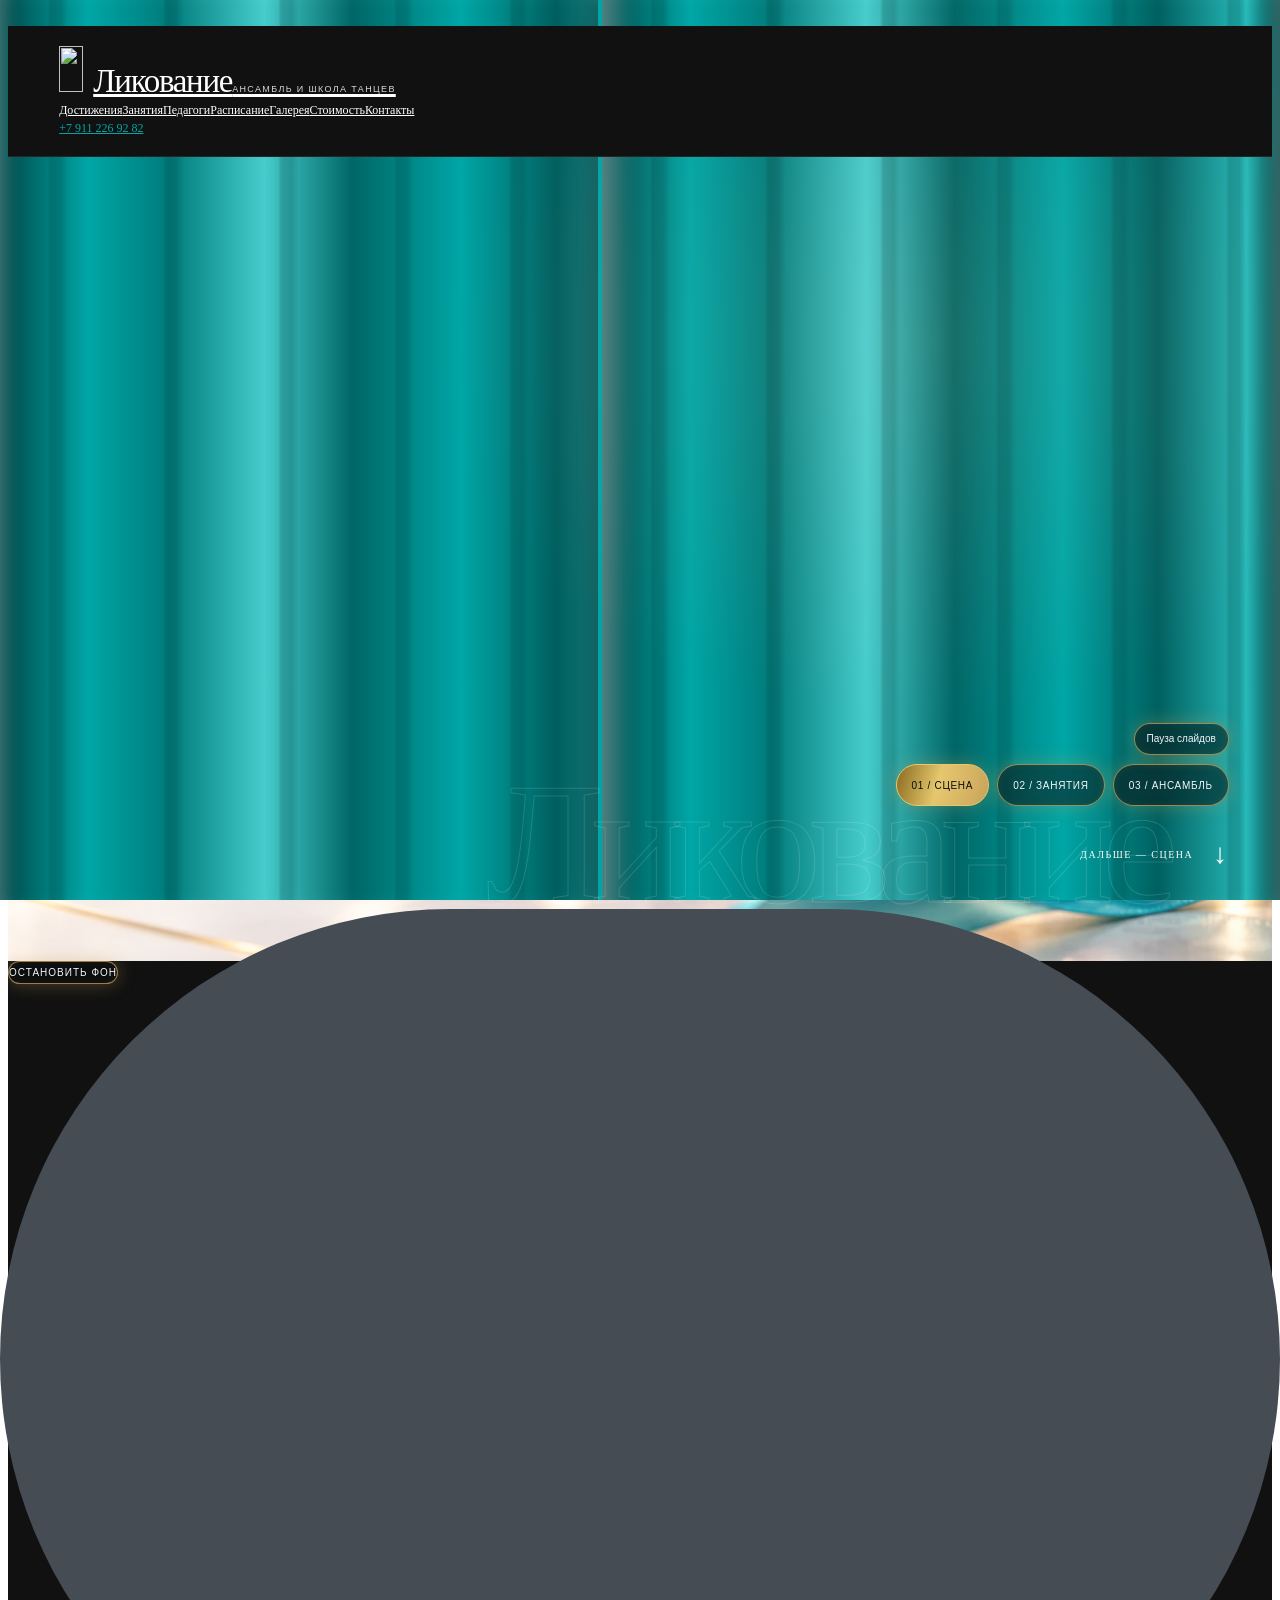
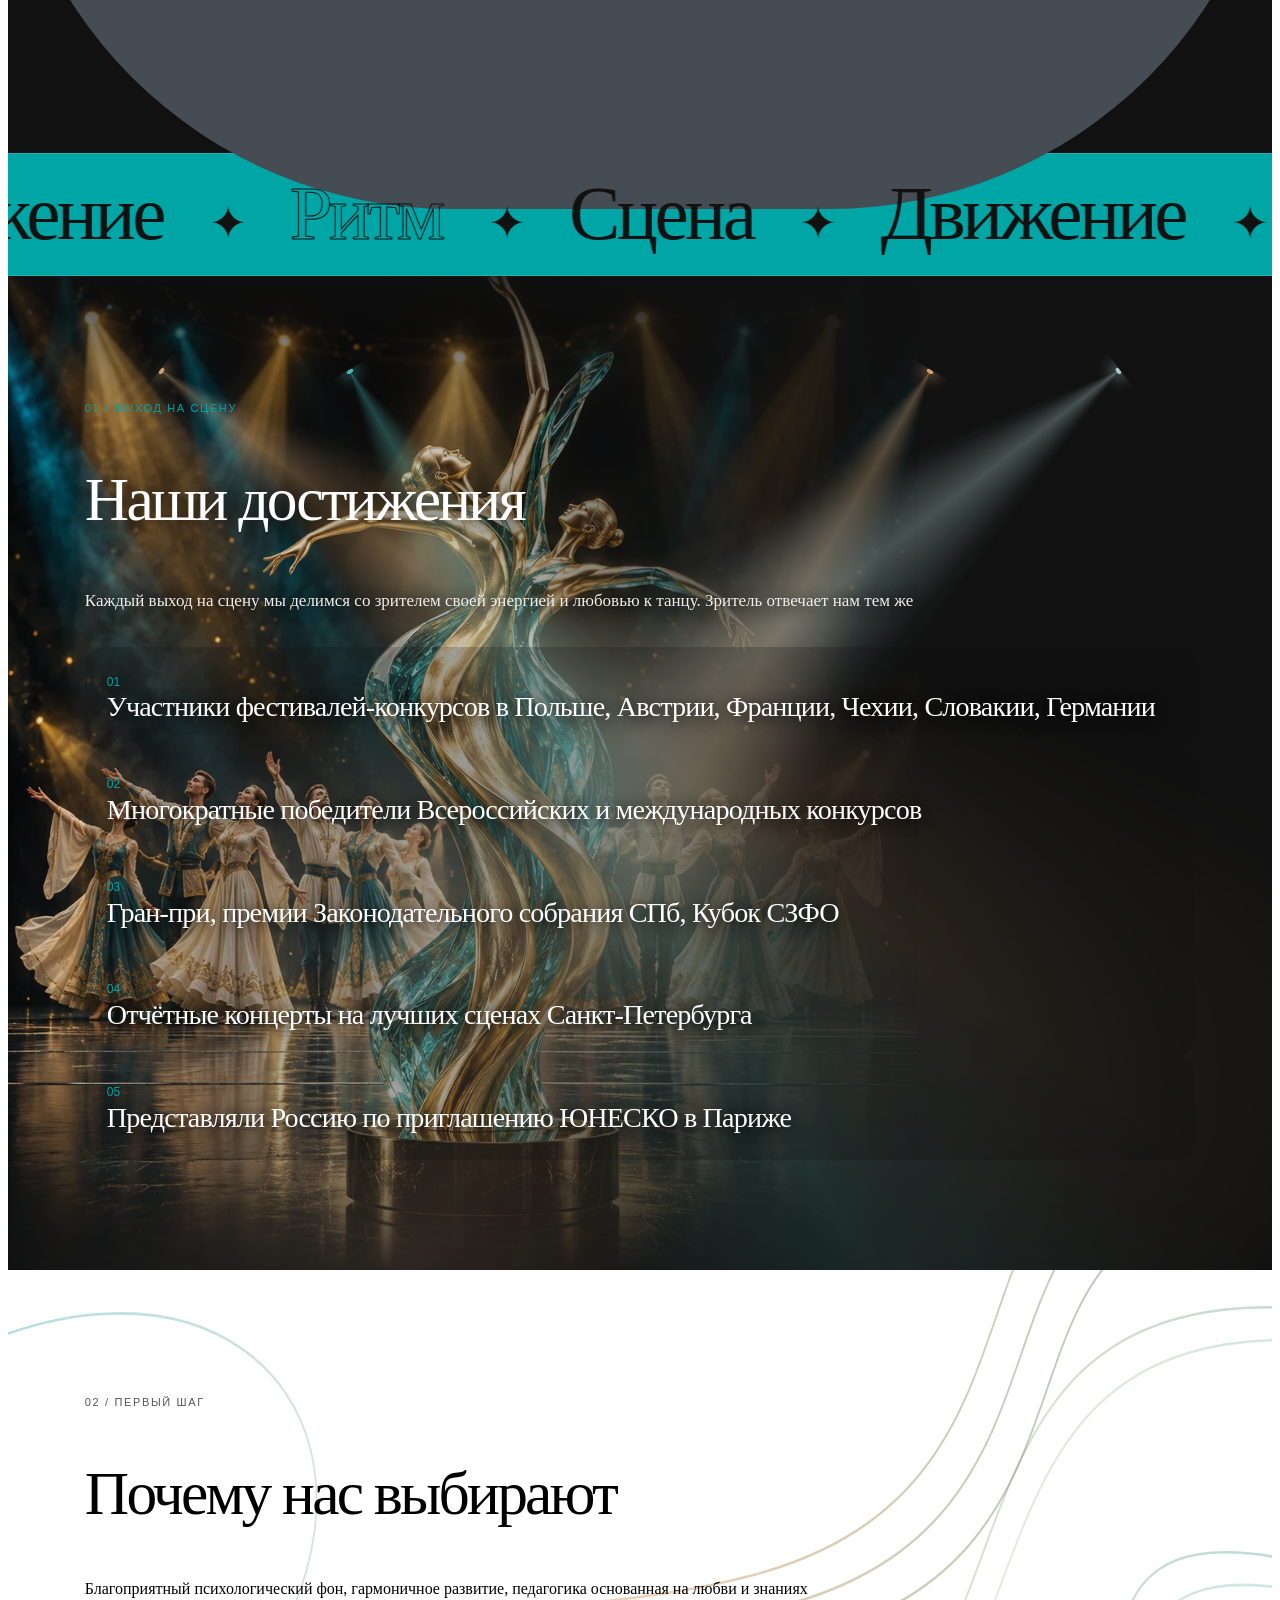
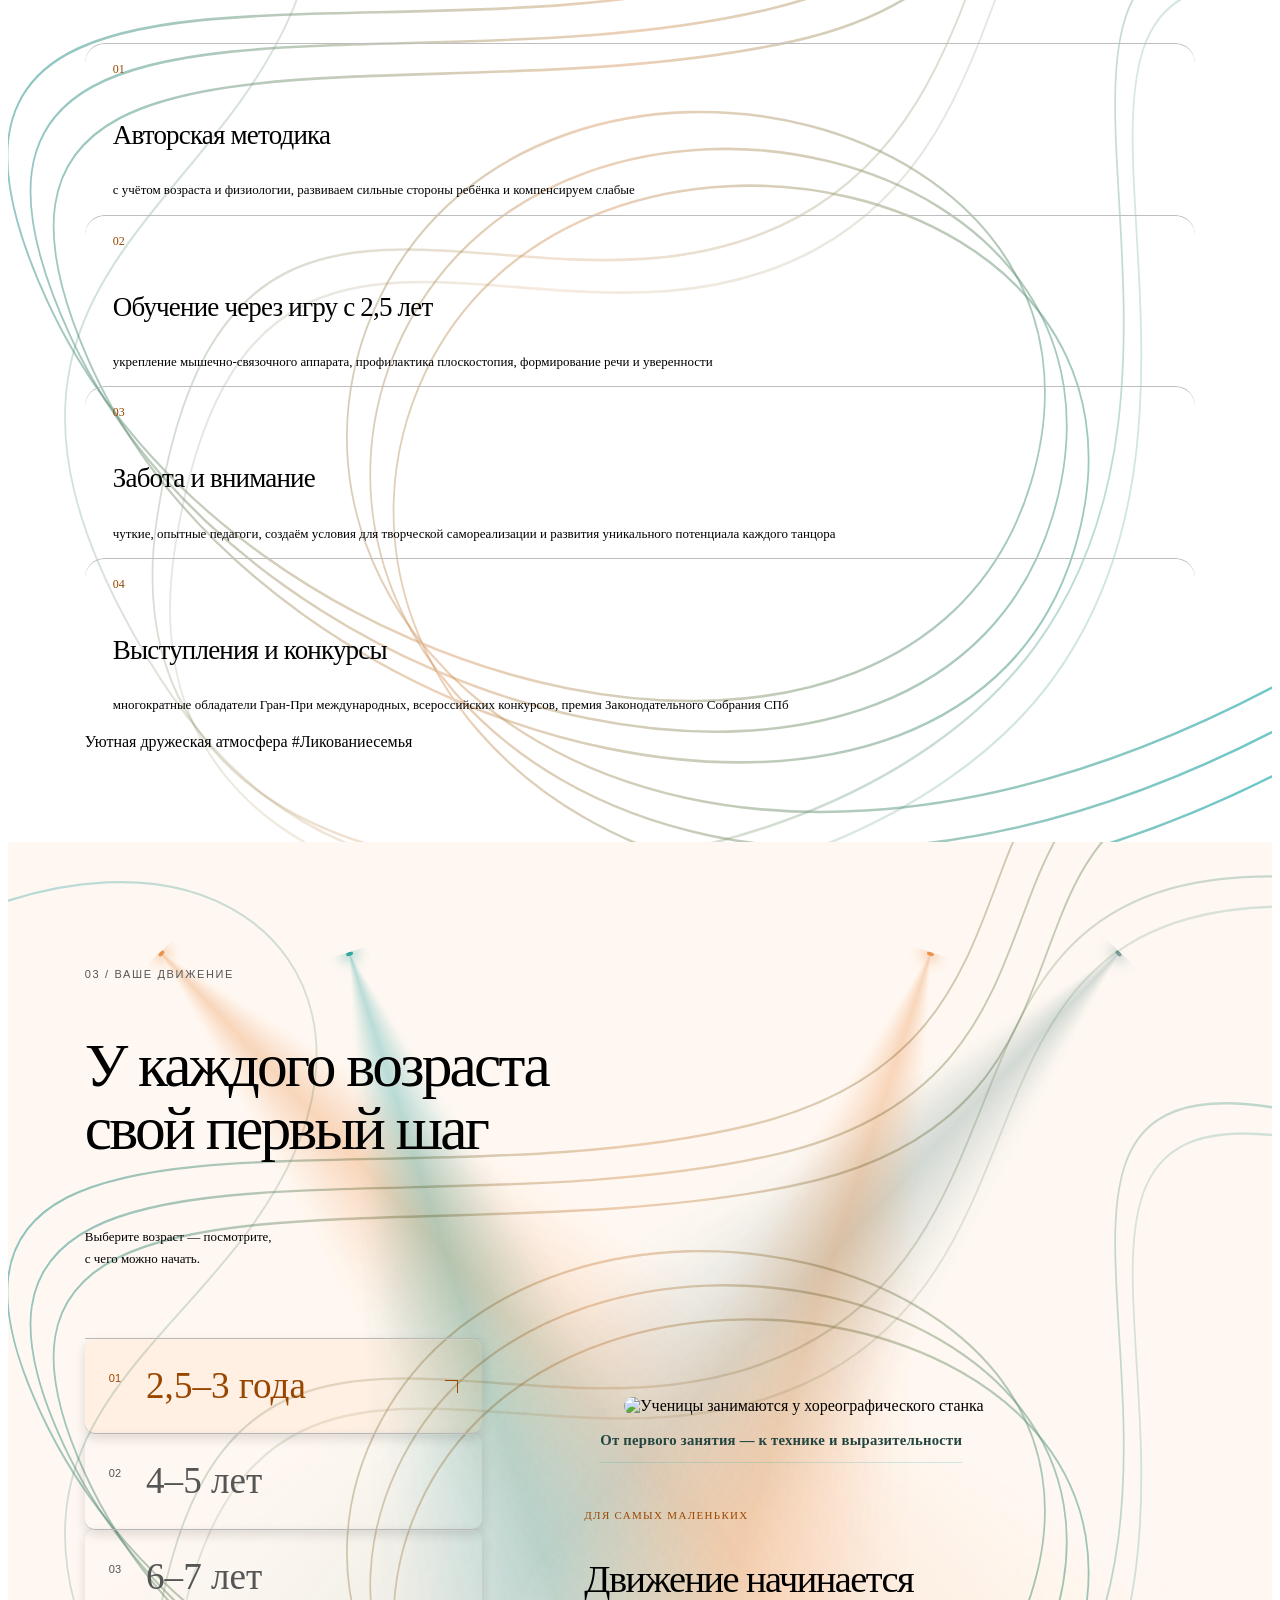
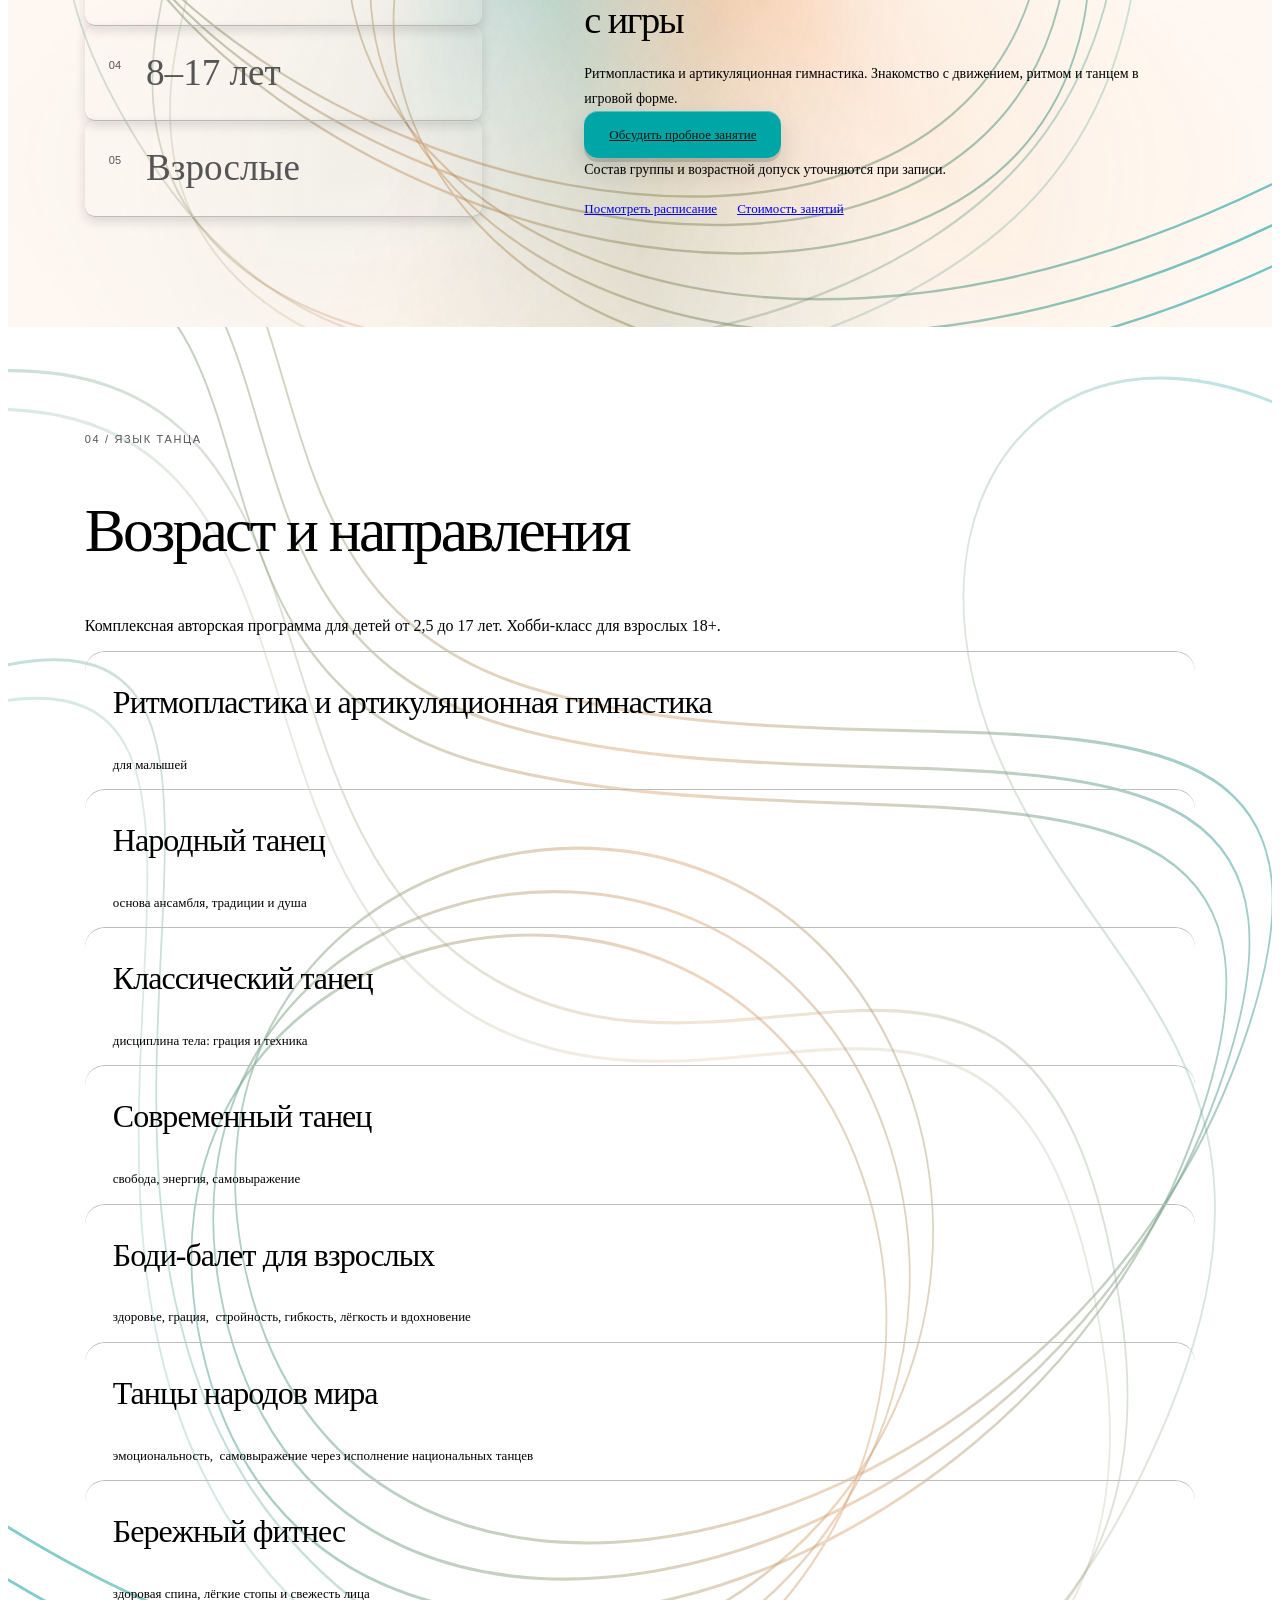
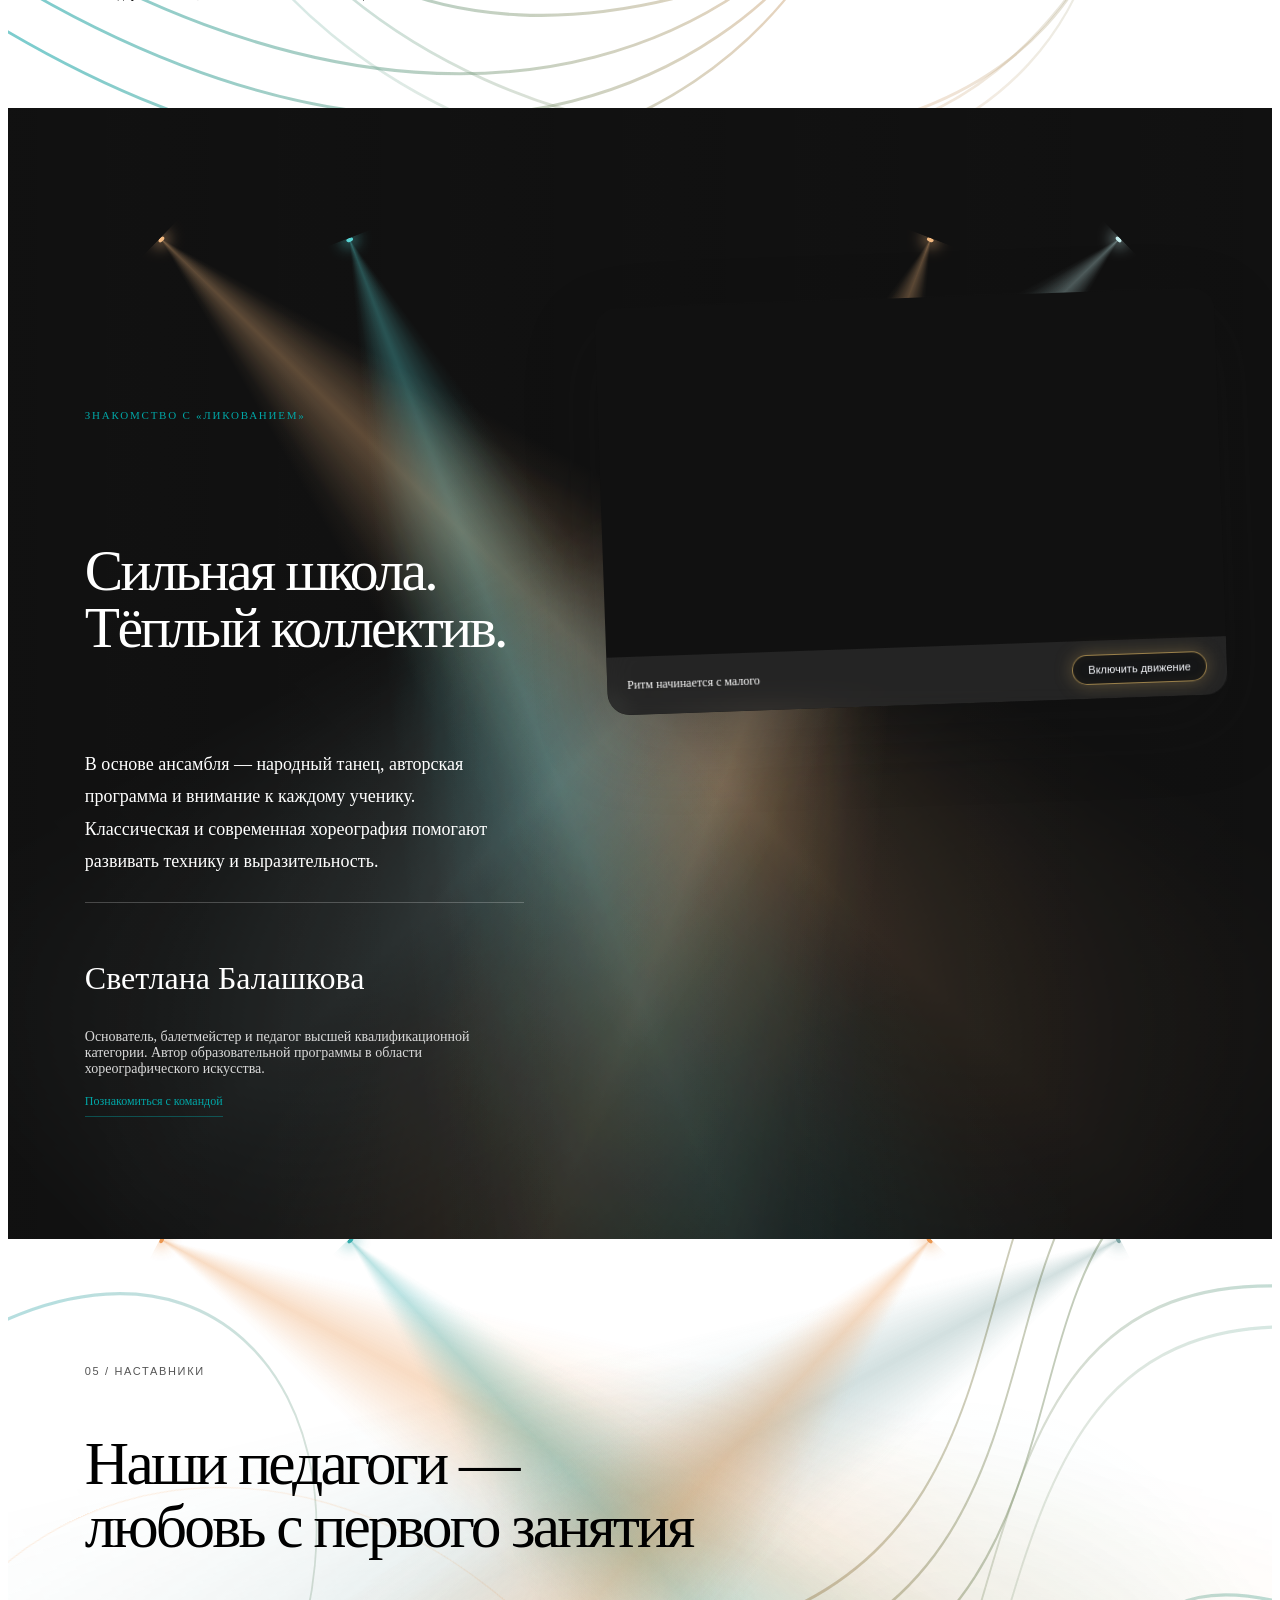
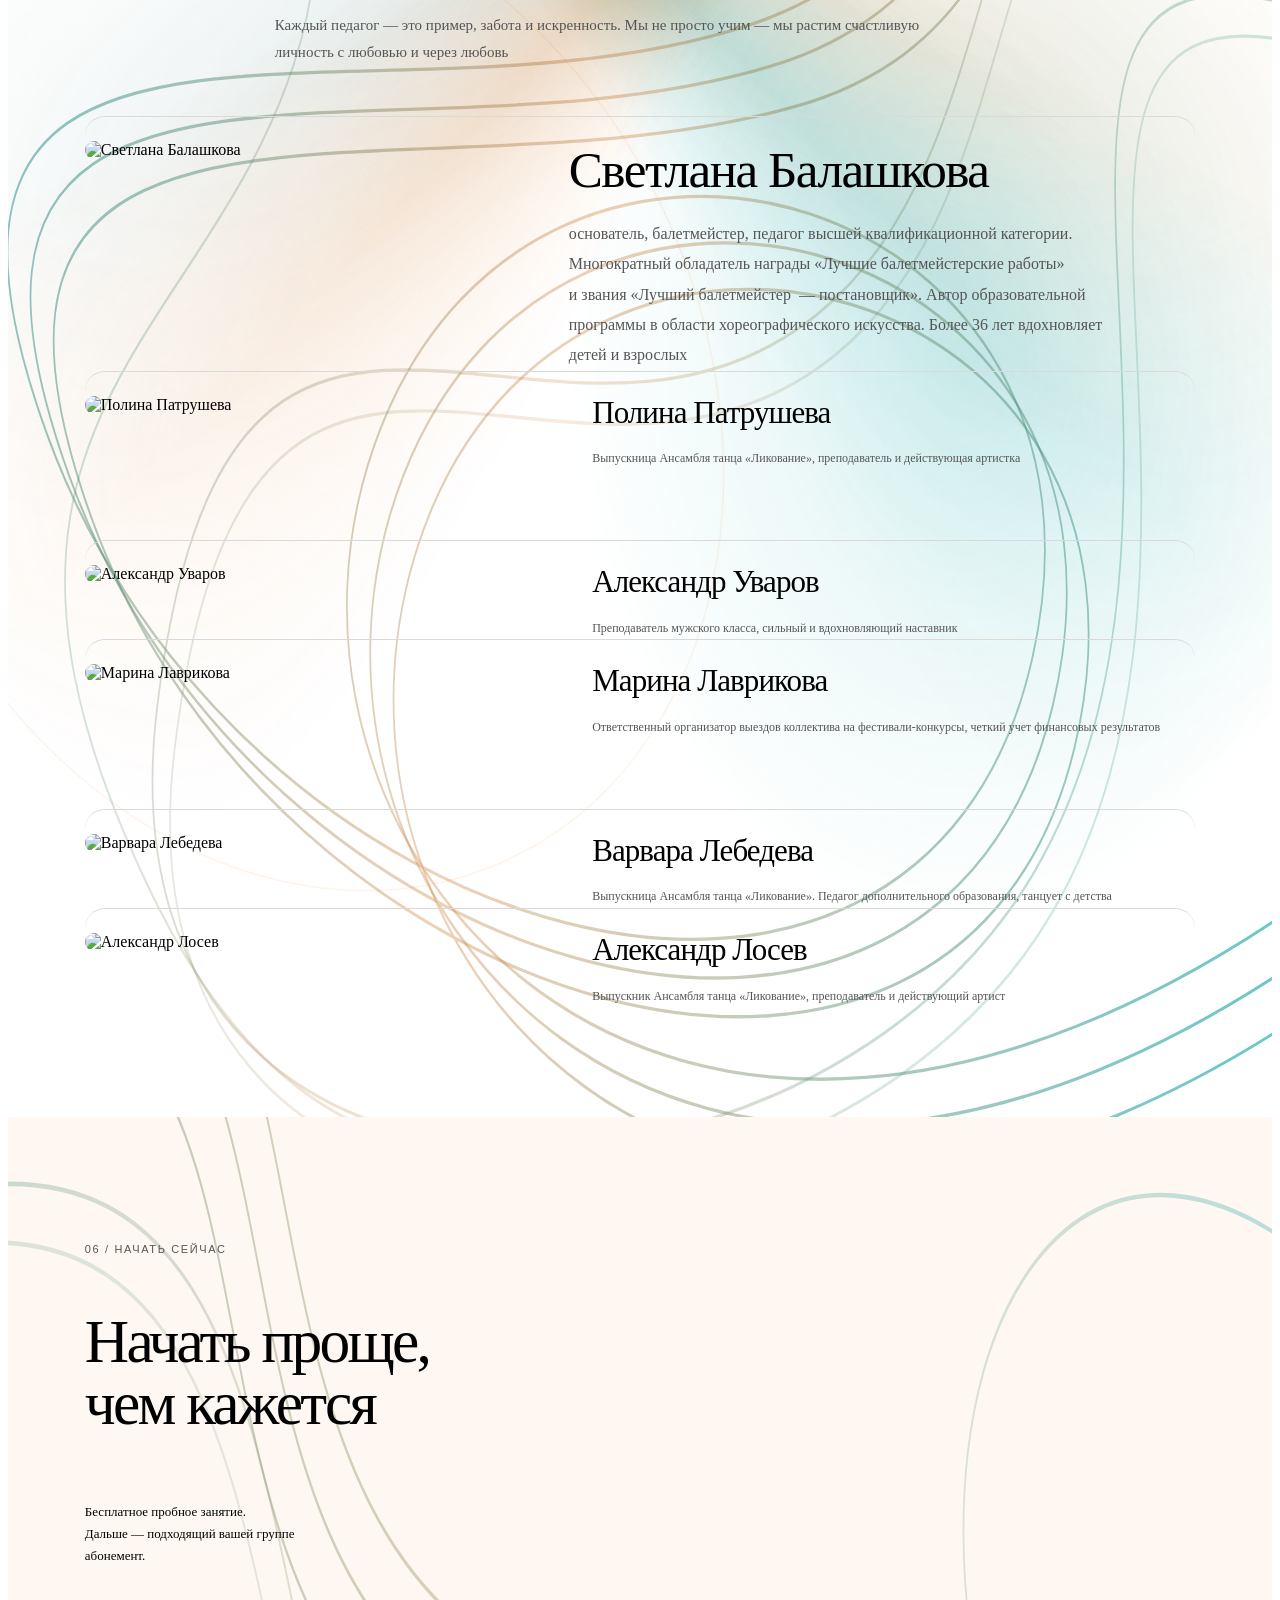
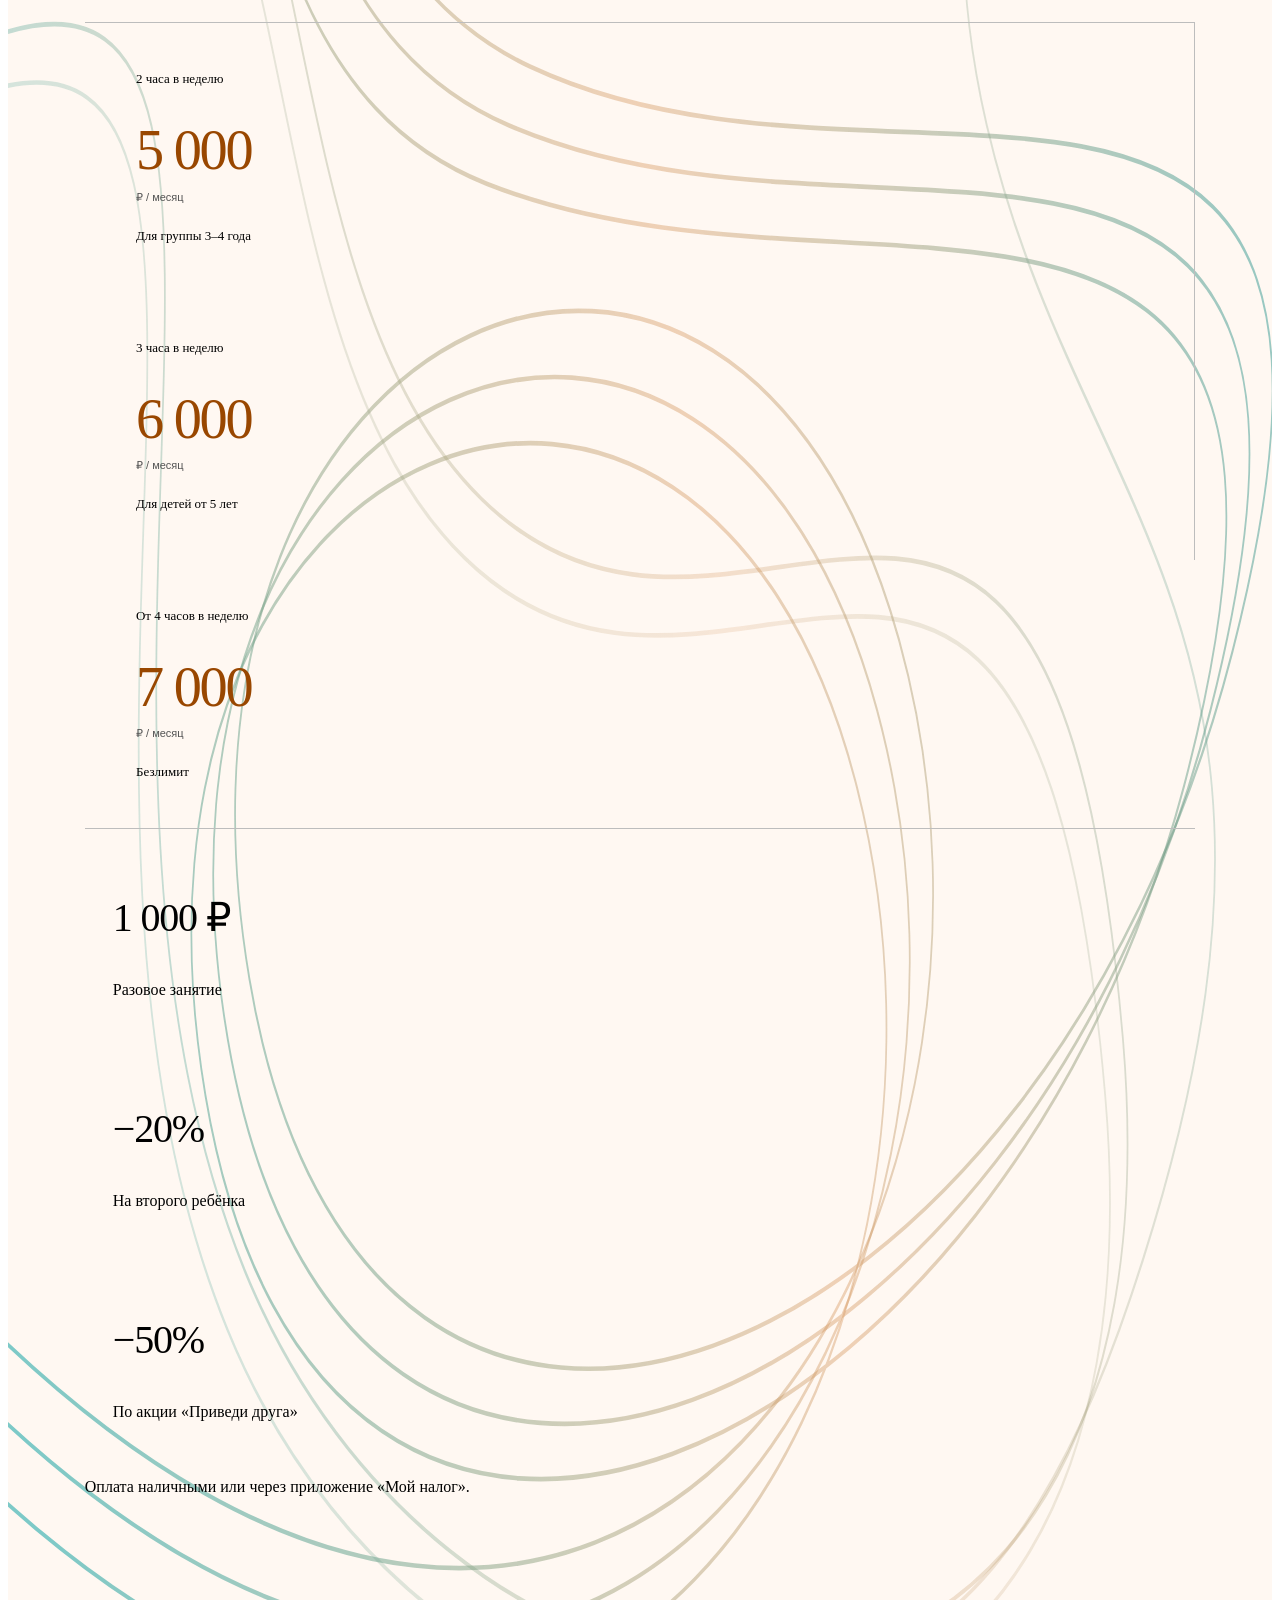
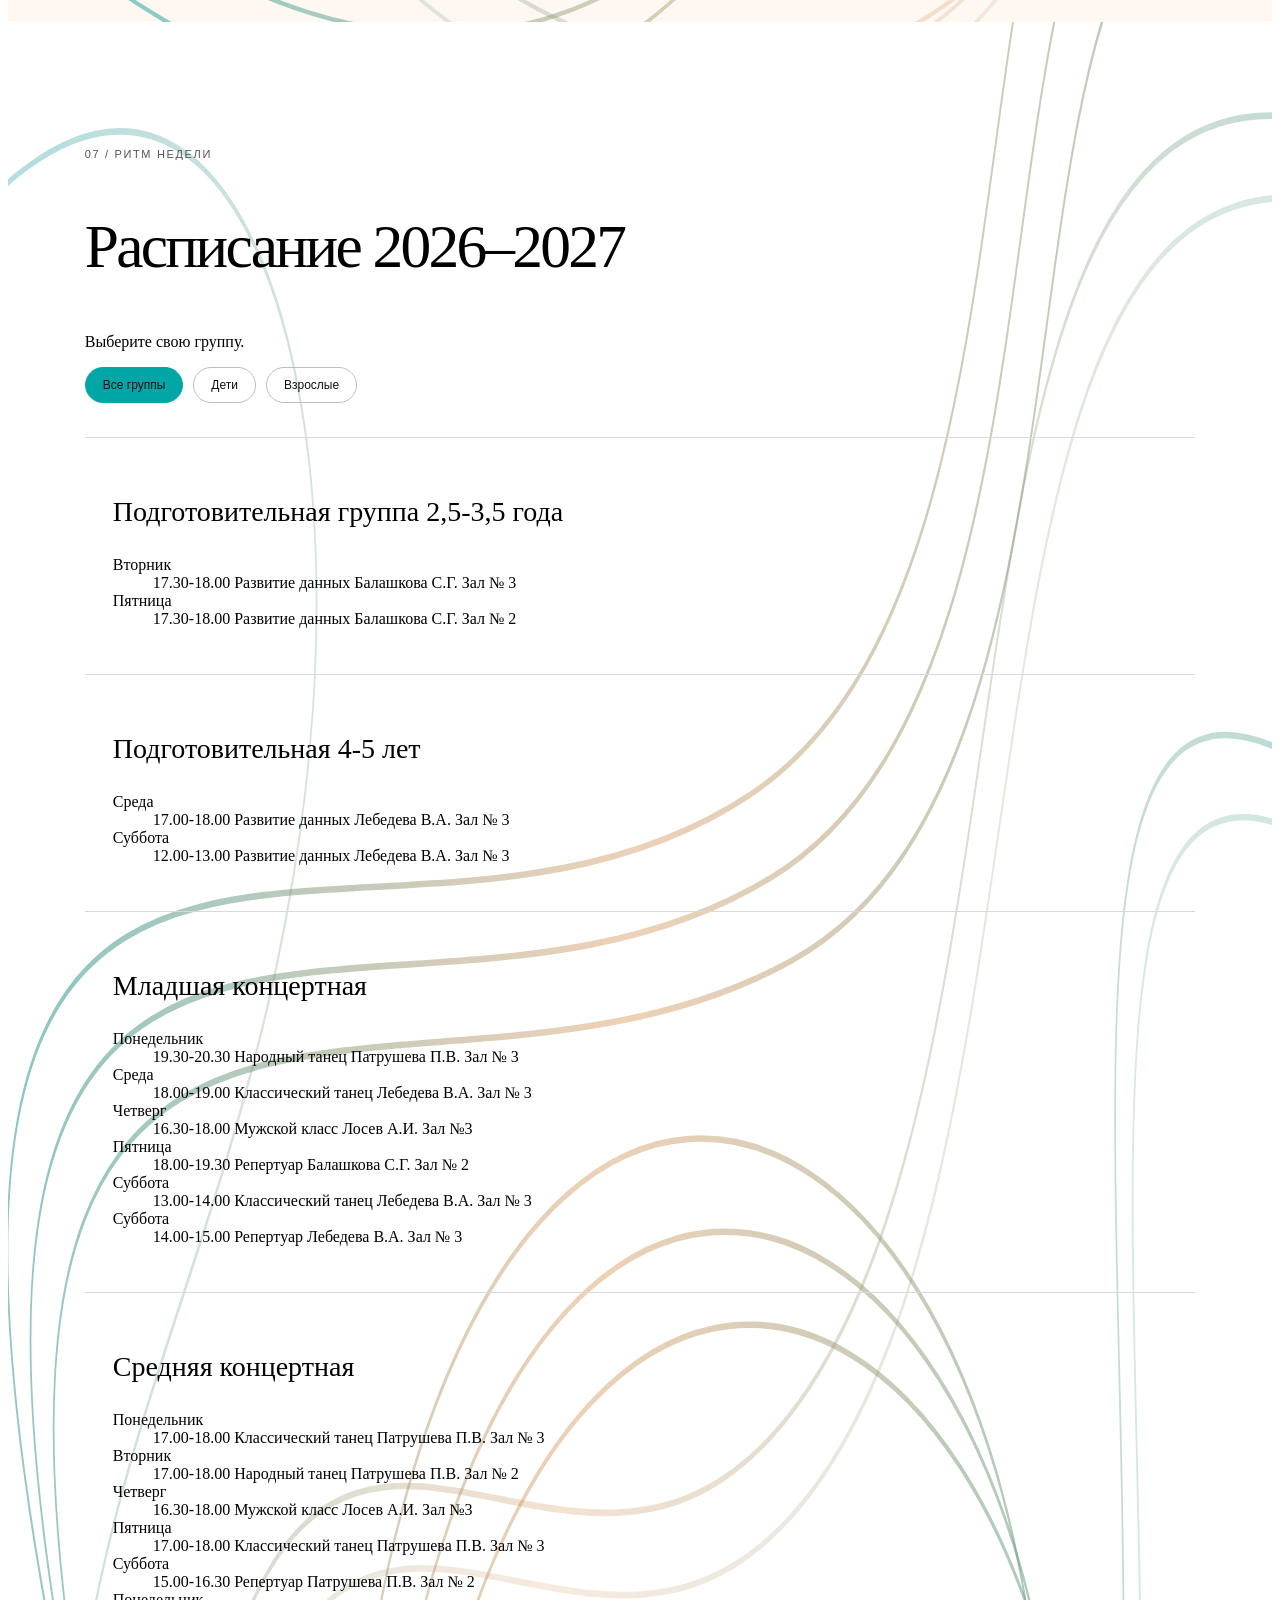
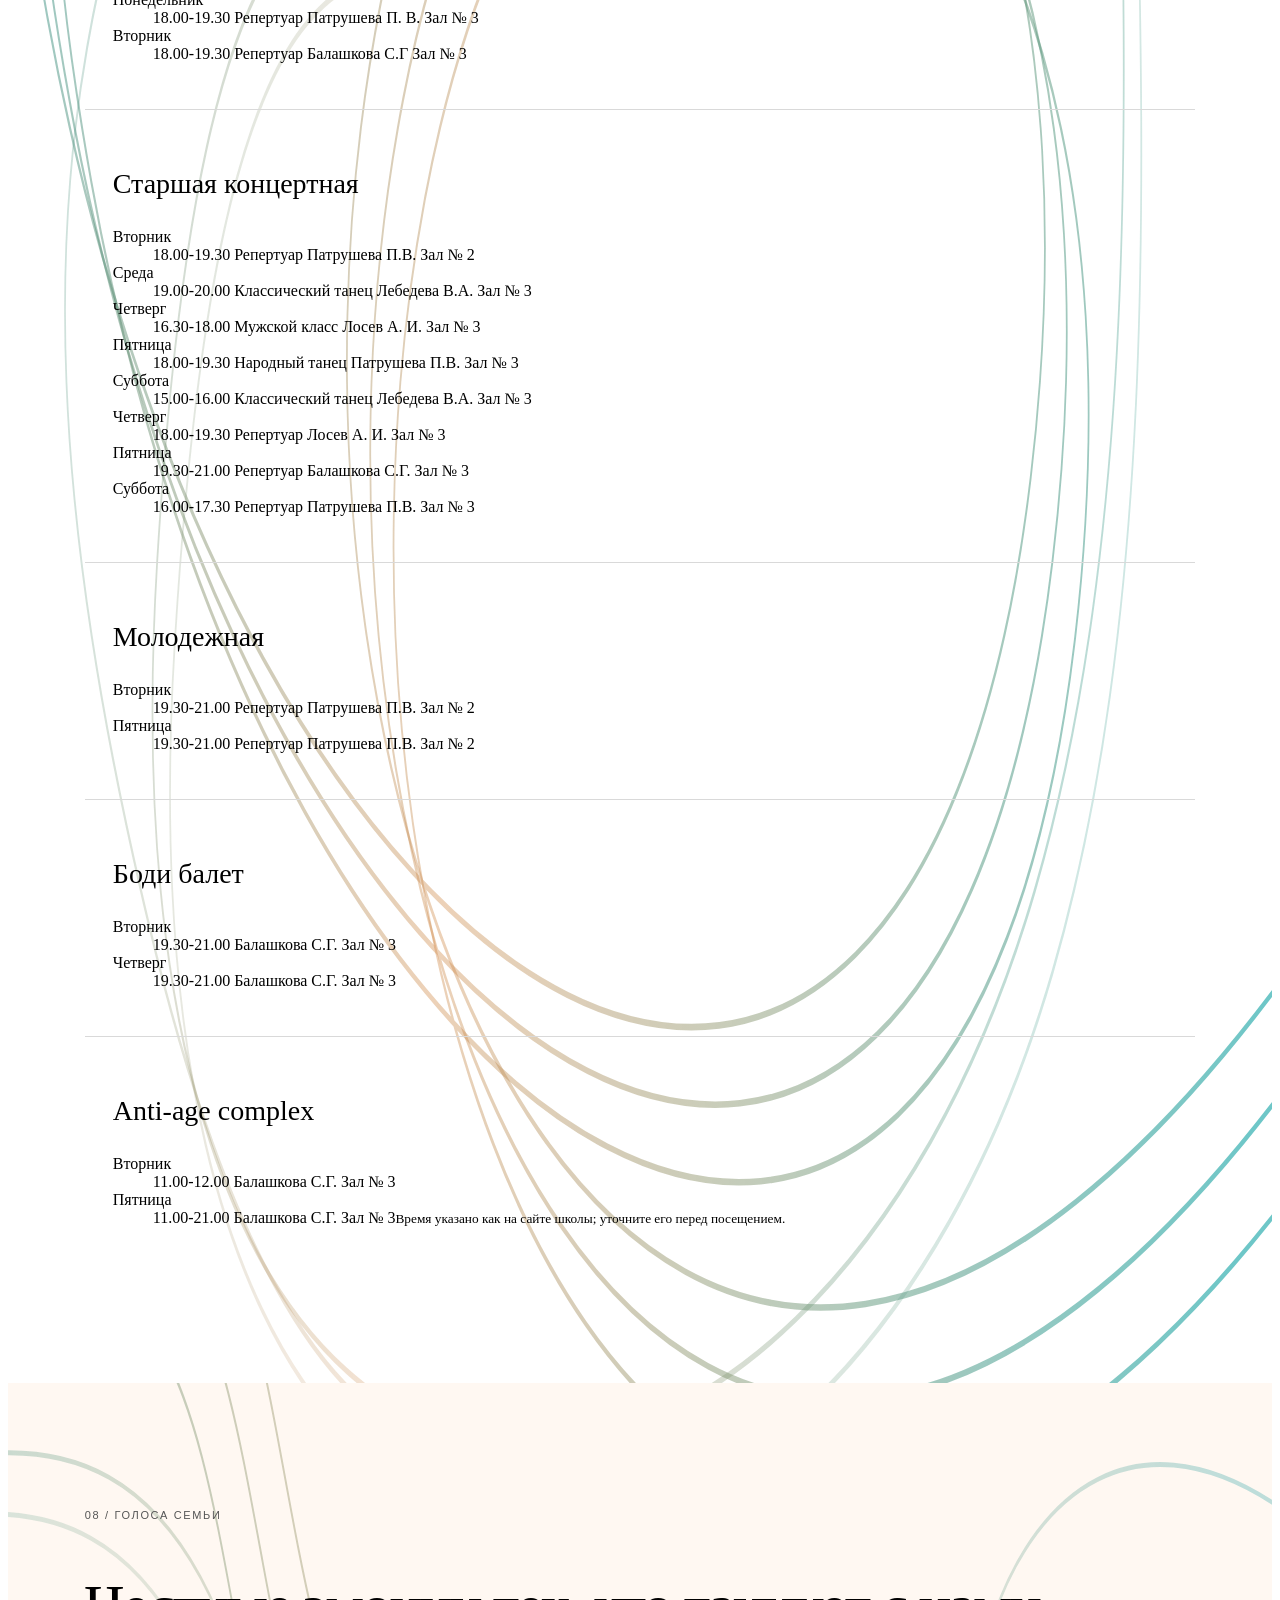
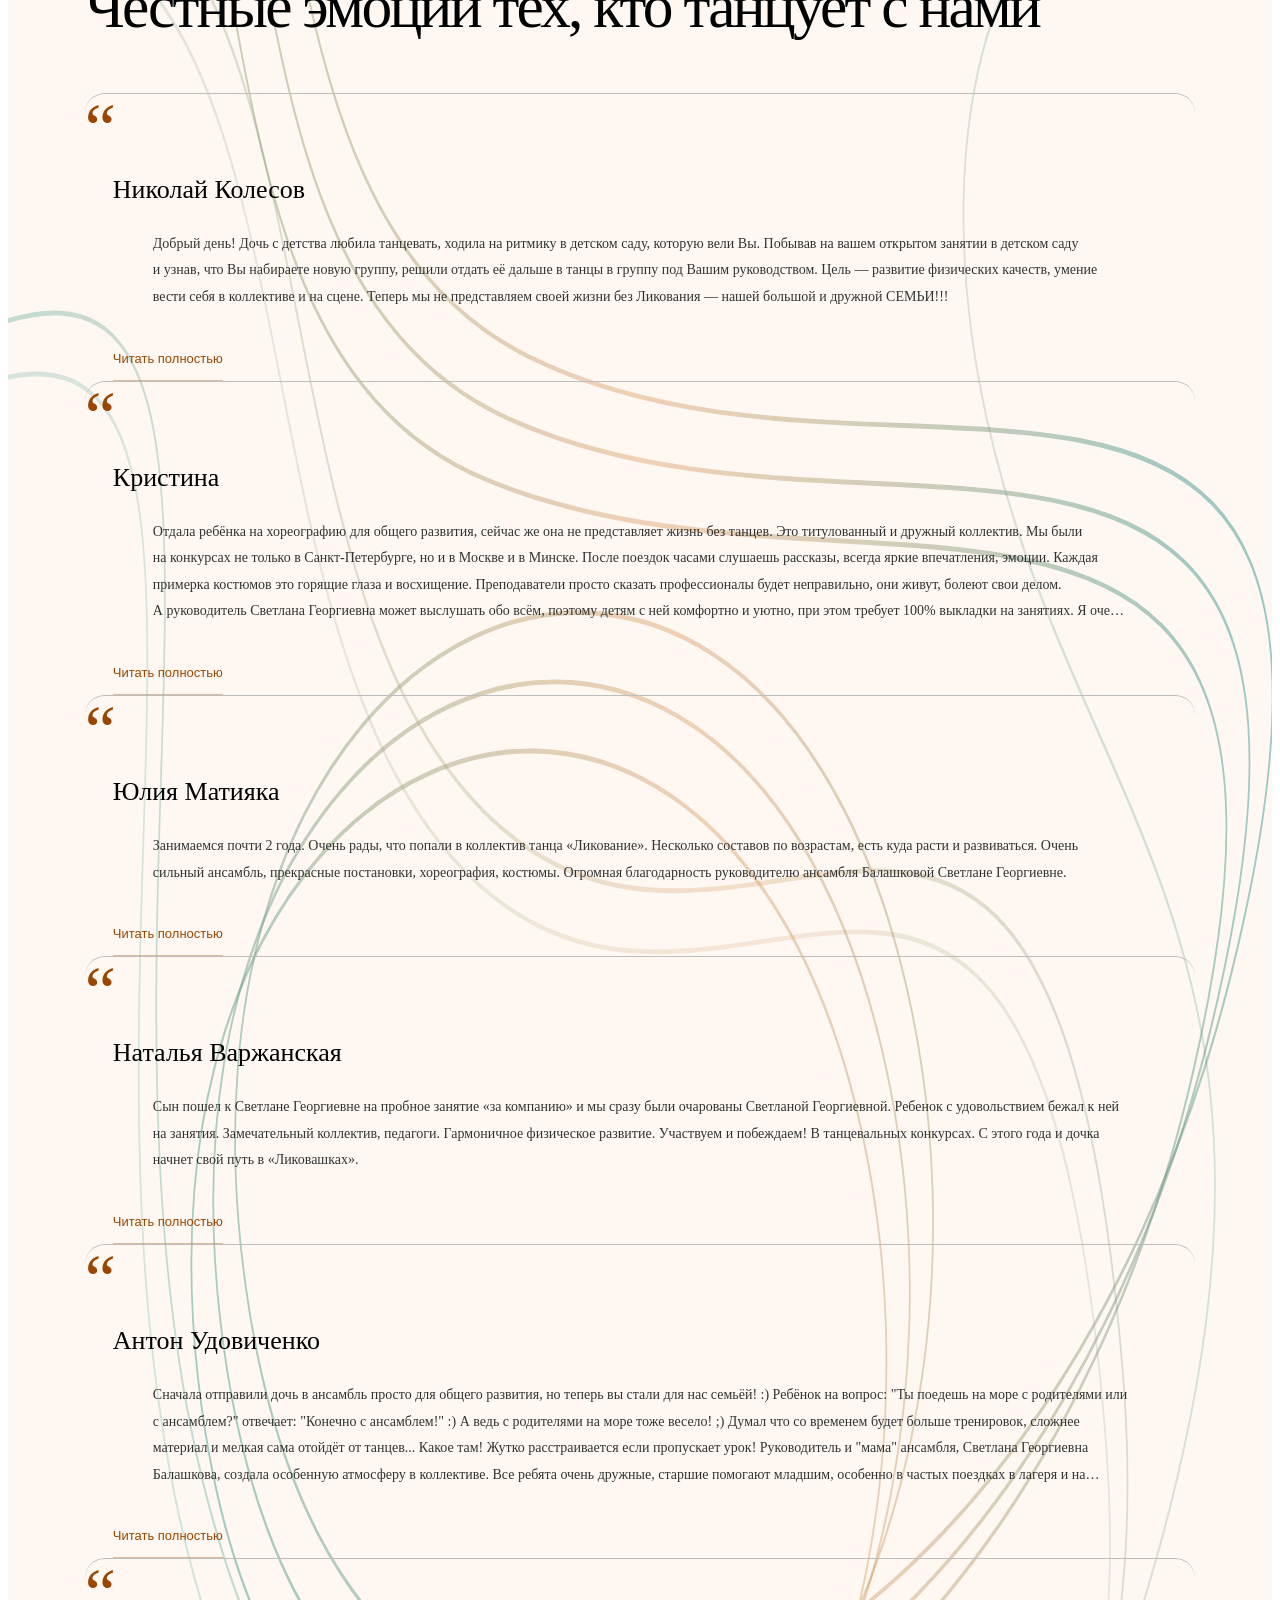
==== commit dc5aabc0: "feat: introduce ensemble portrait and free trial homepage banner" ====
--- a/index.html
+++ b/index.html
@@ -1,12 +1,12 @@
 <!doctype html>
 <html lang="ru">
-<head><meta charset="utf-8"><meta name="viewport" content="width=device-width,initial-scale=1"><meta name="robots" content="noindex,nofollow"><title>Школа танцев в Красногвардейском районе СПб — Ликование</title><meta name="description" content="Танцы для детей от 2,5 лет и взрослых в Санкт-Петербурге. Ансамбль Ликование: педагоги, достижения, расписание, цены. Бесплатное пробное занятие."><link rel="stylesheet" href="design/style.css?v=8192f86d883f"><link rel="icon" href="research/assets/029.svg"><meta property="og:type" content="website"><meta property="og:title" content="Школа танцев Ликование"><meta property="og:description" content="Танцы для детей и взрослых в Санкт-Петербурге. От первого движения — к большой сцене."><script type="application/ld+json">{"@context":"https://schema.org","@type":"LocalBusiness","@id":"https://likovanie-spb.ru/#organization","name":"Школа танцев «Ликование»","alternateName":["Ликование","Ансамбль танца «Ликование»"],"url":"https://likovanie-spb.ru/","description":"Школа танцев «Ликование» в Санкт-Петербурге, Красногвардейский район: занятия для детей от 2,5 лет и взрослых. Народные, классические и современные танцы, боди-балет, танцы народов мира и бережный фитнес.","logo":{"@type":"ImageObject","@id":"https://likovanie-spb.ru/#logo","url":"https://static.tildacdn.com/tild3735-6437-4538-a136-336533653531/spina.png","contentUrl":"https://static.tildacdn.com/tild3735-6437-4538-a136-336533653531/spina.png","caption":"Школа танцев «Ликование»"},"image":{"@id":"https://likovanie-spb.ru/#logo"},"telephone":"+79112269282","priceRange":"₽₽","currenciesAccepted":"RUB","paymentAccepted":"Наличные, безналичная оплата","address":{"@type":"PostalAddress","streetAddress":"проспект Энергетиков, 26","addressLocality":"Санкт-Петербург","addressRegion":"Санкт-Петербург","addressCountry":"RU"},"areaServed":[{"@type":"City","name":"Санкт-Петербург"},{"@type":"AdministrativeArea","name":"Красногвардейский район"}],"sameAs":["https://vk.com/ans.likovanie"],"contactPoint":{"@type":"ContactPoint","telephone":"+79112269282","contactType":"customer service","areaServed":"RU","availableLanguage":"ru"},"hasOfferCatalog":{"@type":"OfferCatalog","name":"Направления школы танцев «Ликование»","itemListElement":[{"@type":"Offer","name":"Танцы для детей от 2,5 лет","itemOffered":{"@type":"Service","name":"Танцевальные занятия для детей от 2,5 лет","provider":{"@id":"https://likovanie-spb.ru/#organization"}}},{"@type":"Offer","name":"Народный танец","itemOffered":{"@type":"Service","name":"Занятия народным танцем","provider":{"@id":"https://likovanie-spb.ru/#organization"}}},{"@type":"Offer","name":"Классический танец","itemOffered":{"@type":"Service","name":"Занятия классическим танцем","provider":{"@id":"https://likovanie-spb.ru/#organization"}}},{"@type":"Offer","name":"Современный танец","itemOffered":{"@type":"Service","name":"Занятия современным танцем","provider":{"@id":"https://likovanie-spb.ru/#organization"}}},{"@type":"Offer","name":"Боди-балет для взрослых","itemOffered":{"@type":"Service","name":"Занятия боди-балетом для взрослых","provider":{"@id":"https://likovanie-spb.ru/#organization"}}},{"@type":"Offer","name":"Бережный фитнес","itemOffered":{"@type":"Service","name":"Бережный фитнес","provider":{"@id":"https://likovanie-spb.ru/#organization"}}}]}}</script><script type="application/ld+json">{"@context":"https://schema.org","@graph":[{"@type":"WebSite","@id":"https://likovanie-spb.ru/#website","url":"https://likovanie-spb.ru/","name":"Школа танцев «Ликование»","alternateName":"Ликование","description":"Школа танцев в Санкт-Петербурге для детей от 2,5 лет и взрослых.","inLanguage":"ru-RU","publisher":{"@id":"https://likovanie-spb.ru/#organization"},"image":{"@id":"https://likovanie-spb.ru/#logo"}},{"@type":"WebPage","@id":"https://likovanie-spb.ru/#webpage","url":"https://likovanie-spb.ru/","name":"Школа танцев в Красногвардейском районе СПб — «Ликование»","description":"Школа танцев «Ликование» в СПб: занятия для детей от 2,5 лет и взрослых, народные, классические и современные танцы. Бесплатное пробное занятие.","inLanguage":"ru-RU","isPartOf":{"@id":"https://likovanie-spb.ru/#website"},"about":{"@id":"https://likovanie-spb.ru/#organization"},"publisher":{"@id":"https://likovanie-spb.ru/#organization"},"primaryImageOfPage":{"@id":"https://likovanie-spb.ru/#logo"}}]}</script><link rel="stylesheet" href="design/stage.css?v=8192f86d883f"><link rel="stylesheet" href="design/experience.css?v=8192f86d883f"><link rel="stylesheet" href="design/reference-effects.css?v=8192f86d883f"></head>
+<head><meta charset="utf-8"><meta name="viewport" content="width=device-width,initial-scale=1"><meta name="robots" content="noindex,nofollow"><title>Школа танцев в Красногвардейском районе СПб — Ликование</title><meta name="description" content="Танцы для детей от 2,5 лет и взрослых в Санкт-Петербурге. Ансамбль Ликование: педагоги, достижения, расписание, цены. Бесплатное пробное занятие."><link rel="stylesheet" href="design/style.css?v=af9829616dd5"><link rel="icon" href="research/assets/029.svg"><meta property="og:type" content="website"><meta property="og:title" content="Школа танцев Ликование"><meta property="og:description" content="Танцы для детей и взрослых в Санкт-Петербурге. От первого движения — к большой сцене."><script type="application/ld+json">{"@context":"https://schema.org","@type":"LocalBusiness","@id":"https://likovanie-spb.ru/#organization","name":"Школа танцев «Ликование»","alternateName":["Ликование","Ансамбль танца «Ликование»"],"url":"https://likovanie-spb.ru/","description":"Школа танцев «Ликование» в Санкт-Петербурге, Красногвардейский район: занятия для детей от 2,5 лет и взрослых. Народные, классические и современные танцы, боди-балет, танцы народов мира и бережный фитнес.","logo":{"@type":"ImageObject","@id":"https://likovanie-spb.ru/#logo","url":"https://static.tildacdn.com/tild3735-6437-4538-a136-336533653531/spina.png","contentUrl":"https://static.tildacdn.com/tild3735-6437-4538-a136-336533653531/spina.png","caption":"Школа танцев «Ликование»"},"image":{"@id":"https://likovanie-spb.ru/#logo"},"telephone":"+79112269282","priceRange":"₽₽","currenciesAccepted":"RUB","paymentAccepted":"Наличные, безналичная оплата","address":{"@type":"PostalAddress","streetAddress":"проспект Энергетиков, 26","addressLocality":"Санкт-Петербург","addressRegion":"Санкт-Петербург","addressCountry":"RU"},"areaServed":[{"@type":"City","name":"Санкт-Петербург"},{"@type":"AdministrativeArea","name":"Красногвардейский район"}],"sameAs":["https://vk.com/ans.likovanie"],"contactPoint":{"@type":"ContactPoint","telephone":"+79112269282","contactType":"customer service","areaServed":"RU","availableLanguage":"ru"},"hasOfferCatalog":{"@type":"OfferCatalog","name":"Направления школы танцев «Ликование»","itemListElement":[{"@type":"Offer","name":"Танцы для детей от 2,5 лет","itemOffered":{"@type":"Service","name":"Танцевальные занятия для детей от 2,5 лет","provider":{"@id":"https://likovanie-spb.ru/#organization"}}},{"@type":"Offer","name":"Народный танец","itemOffered":{"@type":"Service","name":"Занятия народным танцем","provider":{"@id":"https://likovanie-spb.ru/#organization"}}},{"@type":"Offer","name":"Классический танец","itemOffered":{"@type":"Service","name":"Занятия классическим танцем","provider":{"@id":"https://likovanie-spb.ru/#organization"}}},{"@type":"Offer","name":"Современный танец","itemOffered":{"@type":"Service","name":"Занятия современным танцем","provider":{"@id":"https://likovanie-spb.ru/#organization"}}},{"@type":"Offer","name":"Боди-балет для взрослых","itemOffered":{"@type":"Service","name":"Занятия боди-балетом для взрослых","provider":{"@id":"https://likovanie-spb.ru/#organization"}}},{"@type":"Offer","name":"Бережный фитнес","itemOffered":{"@type":"Service","name":"Бережный фитнес","provider":{"@id":"https://likovanie-spb.ru/#organization"}}}]}}</script><script type="application/ld+json">{"@context":"https://schema.org","@graph":[{"@type":"WebSite","@id":"https://likovanie-spb.ru/#website","url":"https://likovanie-spb.ru/","name":"Школа танцев «Ликование»","alternateName":"Ликование","description":"Школа танцев в Санкт-Петербурге для детей от 2,5 лет и взрослых.","inLanguage":"ru-RU","publisher":{"@id":"https://likovanie-spb.ru/#organization"},"image":{"@id":"https://likovanie-spb.ru/#logo"}},{"@type":"WebPage","@id":"https://likovanie-spb.ru/#webpage","url":"https://likovanie-spb.ru/","name":"Школа танцев в Красногвардейском районе СПб — «Ликование»","description":"Школа танцев «Ликование» в СПб: занятия для детей от 2,5 лет и взрослых, народные, классические и современные танцы. Бесплатное пробное занятие.","inLanguage":"ru-RU","isPartOf":{"@id":"https://likovanie-spb.ru/#website"},"about":{"@id":"https://likovanie-spb.ru/#organization"},"publisher":{"@id":"https://likovanie-spb.ru/#organization"},"primaryImageOfPage":{"@id":"https://likovanie-spb.ru/#logo"}}]}</script><link rel="stylesheet" href="design/stage.css?v=af9829616dd5"><link rel="stylesheet" href="design/experience.css?v=af9829616dd5"><link rel="stylesheet" href="design/reference-effects.css?v=af9829616dd5"></head>
 <body class="stage-home">
 <a class="skip" href="#main">Перейти к содержимому</a>
 
 <header><a class="brand" href="#main"><img class="brand-logo" src="research/assets/029.svg" alt="">Ликование<span>Ансамбль и школа танцев</span></a><button class="menu-toggle" type="button" aria-controls="main-navigation" aria-expanded="false">Меню</button><nav id="main-navigation" aria-label="Главная навигация"><a href="#achievements">Достижения</a><a href="#programs">Занятия</a><a href="#teachers">Педагоги</a><a href="#schedule">Расписание</a><a href="#gallery">Галерея</a><a href="#prices">Стоимость</a><a href="#contacts">Контакты</a></nav><a class="header-contact" href="tel:+79112269282">+7 911 226 92 82</a></header>
 <main id="main">
-<section class="stage-banner"><div class="hero-copy"><p class="location">Санкт-Петербург, проспект Энергетиков, 26</p><h1>От первого<br>движения —<br>к большой сцене</h1><p class="intro">Танцы для детей от 2,5 лет и взрослых.<br>Расти, чувствовать, быть частью ансамбля.</p><div class="actions"><a class="button" href="#programs">Подобрать группу</a><a class="quiet-link" href="#achievements">Наши достижения</a></div><p class="trial">Первое пробное занятие — бесплатно</p></div></section>
+<section class="stage-banner has-portrait" aria-labelledby="studio-heading"><picture class="studio-backdrop" aria-hidden="true"><img src="research/assets/hero-studio-bg-v1.webp" alt="" width="1672" height="941" decoding="async"></picture><div class="hero-copy"><p class="location">Санкт-Петербург, проспект Энергетиков, 26</p><h1 id="studio-heading"><span class="studio-kicker">Ансамбль танца</span><span>«Ликование»</span><span>студия с душой</span></h1><p class="intro">Танцы для детей от&nbsp;2,5 лет и&nbsp;взрослых в&nbsp;Санкт-Петербурге.<span class="studio-approach">Индивидуальный подход к&nbsp;каждому</span></p><div class="actions"><a class="button studio-enrol" href="#enrol">Запишитесь на пробное занятие бесплатно</a><a class="quiet-link" href="#achievements">Наши достижения</a></div></div><figure class="studio-portrait"><img src="research/assets/hero-studio-group-v1.webp" alt="Дети ансамбля танца «Ликование» в сиреневых сценических костюмах" width="1680" height="1120" fetchpriority="high" decoding="async"></figure></section>
 <section class="hero"><div class="hero-wordmark" aria-hidden="true">Ликование</div><a class="hero-scroll" href="#achievements">Дальше — сцена <span aria-hidden="true">↓</span></a>
 <figure class="hero-photo"><picture><source type="image/webp" srcset="research/assets/041.webp"><img src="research/assets/041.jpg" fetchpriority="high" width="1280" height="853" alt="Артисты ансамбля «Ликование» на сцене на фоне логотипа школы"></picture><figcaption>Ансамбль «Ликование» на сцене</figcaption></figure>
 </section>
@@ -15,6 +15,6 @@
 <section class="section transferred" id="directions"><div class="section-head" data-act="04 / Язык танца"><h2>Возраст и направления</h2></div><p>Комплексная авторская программа для детей от 2,5 до 17 лет. Хобби-класс для взрослых 18+.</p><div class="direction-grid"><article><h3>Ритмопластика и артикуляционная гимнастика</h3><p>для малышей</p></article><article><h3>Народный танец</h3><p>основа ансамбля, традиции и душа</p></article><article><h3>Классический танец</h3><p>дисциплина тела: грация и техника</p></article><article><h3>Современный танец</h3><p>свобода, энергия, самовыражение</p></article><article><h3>Боди-балет для взрослых</h3><p>здоровье, грация,  стройность, гибкость, лёгкость и вдохновение</p></article><article><h3>Танцы народов мира</h3><p>эмоциональность,  самовыражение через исполнение национальных танцев</p></article><article><h3>Бережный фитнес</h3><p>здоровая спина, лёгкие стопы и свежесть лица</p></article></div></section><section class="school section" id="school"><p class="school-note">Знакомство с «Ликованием»</p><h2>Сильная школа.<br>Тёплый коллектив.</h2><div class="school-columns"><p>В основе ансамбля — народный танец, авторская программа и внимание к каждому ученику. Классическая и современная хореография помогают развивать технику и выразительность.</p><div><h3>Светлана Балашкова</h3><p>Основатель, балетмейстер и педагог высшей квалификационной категории. Автор образовательной программы в области хореографического искусства.</p><a href="#teachers">Познакомиться с командой</a></div></div><figure class="living-frame"><video muted loop playsinline preload="none" aria-hidden="true" poster="research/assets/living-frame.jpg" data-src="research/videos/living-frame.mp4"></video><figcaption><span>Ритм начинается с малого</span><button class="living-toggle" type="button" hidden aria-pressed="false">Пауза</button></figcaption></figure></section>
 <section class="section transferred" id="teachers"><div class="section-head" data-act="05 / Наставники"><h2>Наши педагоги — любовь с первого занятия</h2></div><p>Каждый педагог — это пример, забота и искренность. Мы не просто учим — мы растим счастливую личность с любовью и через любовь </p><div class="teacher-grid"><article><picture><source type="image/webp" srcset="research/assets/038.webp"><img loading="lazy" src="research/assets/038.jpg" alt="Светлана Балашкова"></picture><h3>Светлана Балашкова</h3><p>основатель, балетмейстер, педагог высшей квалификационной категории. Многократный обладатель награды «Лучшие балетмейстерские работы» и звания «Лучший балетмейстер  — постановщик». Автор образовательной программы в области хореографического искусства. Более 36 лет вдохновляет детей и взрослых</p></article><article><picture><source type="image/webp" srcset="research/assets/013.webp"><img loading="lazy" src="research/assets/013.jpg" alt="Полина Патрушева"></picture><h3>Полина Патрушева</h3><p>Выпускница Ансамбля танца «Ликование», преподаватель и действующая артистка</p></article><article><picture><source type="image/webp" srcset="research/assets/044.webp"><img loading="lazy" src="research/assets/044.jpg" alt="Александр Уваров"></picture><h3>Александр Уваров</h3><p>Преподаватель мужского класса, сильный и вдохновляющий наставник</p></article><article><picture><source type="image/webp" srcset="research/assets/007.webp"><img loading="lazy" src="research/assets/007.jpg" alt="Марина Лаврикова"></picture><h3>Марина Лаврикова</h3><p>Ответственный организатор выездов коллектива на фестивали-конкурсы, четкий учет финансовых результатов</p></article><article><picture><source type="image/webp" srcset="research/assets/084.webp"><img loading="lazy" src="research/assets/084.jpg" alt="Варвара Лебедева"></picture><h3>Варвара Лебедева</h3><p>Выпускница Ансамбля танца «Ликование». Педагог дополнительного образования, танцует с детства</p></article><article><picture><source type="image/webp" srcset="research/assets/079.webp"><img loading="lazy" src="research/assets/079.jpg" alt="Александр Лосев"></picture><h3>Александр Лосев</h3><p>Выпускник Ансамбля танца «Ликование», преподаватель и действующий артист</p></article></div></section><section class="prices section" id="prices"><div class="section-head" data-act="06 / Начать сейчас"><h2>Начать проще,<br>чем кажется</h2><p>Бесплатное пробное занятие.<br>Дальше — подходящий вашей группе абонемент.</p></div><div class="price-grid"><article><p>2 часа в неделю</p><h3>5 000 <span>₽ / месяц</span></h3><p>Для группы 3–4 года</p></article><article><p>3 часа в неделю</p><h3>6 000 <span>₽ / месяц</span></h3><p>Для детей от 5 лет</p></article><article><p>От 4 часов в неделю</p><h3>7 000 <span>₽ / месяц</span></h3><p>Безлимит</p></article></div><div class="offer-grid"><article><h3>1 000 ₽</h3><p>Разовое занятие</p></article><article><h3>−20%</h3><p>На второго ребёнка</p></article><article><h3>−50%</h3><p>По акции «Приведи друга»</p></article></div><p>Оплата наличными или через приложение «Мой налог».</p></section>
 <section class="section transferred" id="schedule"><div class="section-head" data-act="07 / Ритм недели"><h2>Расписание 2026–2027</h2></div><p>Выберите свою группу.</p><div class="schedule-filters" role="group" aria-label="Фильтр расписания"><button type="button" data-schedule-filter="all" aria-pressed="true">Все группы</button><button type="button" data-schedule-filter="children" aria-pressed="false">Дети</button><button type="button" data-schedule-filter="adults" aria-pressed="false">Взрослые</button></div><div class="schedule-grid"><article data-schedule-group="children"><h3>Подготовительная группа 2,5-3,5 года</h3><dl><div><dt>Вторник</dt><dd>17.30-18.00 Развитие данных Балашкова С.Г. Зал № 3</dd></div><div><dt>Пятница</dt><dd>17.30-18.00 Развитие данных Балашкова С.Г. Зал № 2</dd></div></dl></article><article data-schedule-group="children"><h3>Подготовительная 4-5 лет</h3><dl><div><dt>Среда</dt><dd>17.00-18.00 Развитие данных Лебедева В.А. Зал № 3</dd></div><div><dt>Суббота</dt><dd>12.00-13.00 Развитие данных Лебедева В.А. Зал № 3</dd></div></dl></article><article data-schedule-group="children"><h3>Младшая концертная</h3><dl><div><dt>Понедельник</dt><dd>19.30-20.30 Народный танец Патрушева П.В. Зал № 3</dd></div><div><dt>Среда</dt><dd>18.00-19.00 Классический танец Лебедева В.А. Зал № 3</dd></div><div><dt>Четверг</dt><dd>16.30-18.00 Мужской класс Лосев А.И. Зал №3</dd></div><div><dt>Пятница</dt><dd>18.00-19.30 Репертуар Балашкова С.Г. Зал № 2</dd></div><div><dt>Суббота</dt><dd>13.00-14.00 Классический танец Лебедева В.А. Зал № 3</dd></div><div><dt>Суббота</dt><dd>14.00-15.00 Репертуар Лебедева В.А. Зал № 3</dd></div></dl></article><article data-schedule-group="children"><h3>Средняя концертная</h3><dl><div><dt>Понедельник</dt><dd>17.00-18.00 Классический танец Патрушева П.В. Зал № 3</dd></div><div><dt>Вторник</dt><dd>17.00-18.00 Народный танец Патрушева П.В. Зал № 2</dd></div><div><dt>Четверг</dt><dd>16.30-18.00 Мужской класс Лосев А.И. Зал №3</dd></div><div><dt>Пятница</dt><dd>17.00-18.00 Классический танец Патрушева П.В. Зал № 3</dd></div><div><dt>Суббота</dt><dd>15.00-16.30 Репертуар Патрушева П.В. Зал № 2</dd></div><div><dt>Понедельник</dt><dd>18.00-19.30 Репертуар Патрушева П. В. Зал № 3</dd></div><div><dt>Вторник</dt><dd>18.00-19.30 Репертуар Балашкова С.Г Зал № 3</dd></div></dl></article><article data-schedule-group="children"><h3>Старшая концертная</h3><dl><div><dt>Вторник</dt><dd>18.00-19.30 Репертуар Патрушева П.В. Зал № 2</dd></div><div><dt>Среда</dt><dd>19.00-20.00 Классический танец Лебедева В.А. Зал № 3</dd></div><div><dt>Четверг</dt><dd>16.30-18.00 Мужской класс Лосев А. И. Зал № 3</dd></div><div><dt>Пятница</dt><dd>18.00-19.30 Народный танец Патрушева П.В. Зал № 3</dd></div><div><dt>Суббота</dt><dd>15.00-16.00 Классический танец Лебедева В.А. Зал № 3</dd></div><div><dt>Четверг</dt><dd>18.00-19.30 Репертуар Лосев А. И. Зал № 3</dd></div><div><dt>Пятница</dt><dd>19.30-21.00 Репертуар Балашкова С.Г. Зал № 3</dd></div><div><dt>Суббота</dt><dd>16.00-17.30 Репертуар Патрушева П.В. Зал № 3</dd></div></dl></article><article data-schedule-group="adults"><h3>Молодежная</h3><dl><div><dt>Вторник</dt><dd>19.30-21.00 Репертуар Патрушева П.В. Зал № 2</dd></div><div><dt>Пятница</dt><dd>19.30-21.00 Репертуар Патрушева П.В. Зал № 2</dd></div></dl></article><article data-schedule-group="adults"><h3>Боди балет</h3><dl><div><dt>Вторник</dt><dd>19.30-21.00 Балашкова С.Г. Зал № 3</dd></div><div><dt>Четверг</dt><dd>19.30-21.00 Балашкова С.Г. Зал № 3</dd></div></dl></article><article data-schedule-group="adults"><h3>Anti-age complex</h3><dl><div><dt>Вторник</dt><dd>11.00-12.00 Балашкова С.Г. Зал № 3</dd></div><div><dt>Пятница</dt><dd>11.00-21.00 Балашкова С.Г. Зал № 3<small>Время указано как на сайте школы; уточните его перед посещением.</small></dd></div></dl></article></div></section><section class="section transferred" id="reviews"><div class="section-head" data-act="08 / Голоса семьи"><h2>Честные эмоции тех, кто танцует с нами</h2></div><div class="review-grid"><article><h3>Николай Колесов</h3><blockquote>Добрый день! Дочь с детства любила танцевать, ходила на ритмику в детском саду, которую вели Вы. Побывав на вашем открытом занятии в детском саду и узнав, что Вы набираете новую группу, решили отдать её дальше в танцы в группу под Вашим руководством. Цель — развитие физических качеств, умение вести себя в коллективе и на сцене. Теперь мы не представляем своей жизни без Ликования — нашей большой и дружной СЕМЬИ!!!</blockquote></article><article><h3>Кристина</h3><blockquote>Отдала ребёнка на хореографию для общего развития, сейчас же она не представляет жизнь без танцев. Это титулованный и дружный коллектив. Мы были на конкурсах не только в Санкт-Петербурге, но и в Москве и в Минске. После поездок часами слушаешь рассказы, всегда яркие впечатления, эмоции. Каждая примерка костюмов это горящие глаза и восхищение. Преподаватели просто сказать профессионалы будет неправильно, они живут, болеют свои делом. А руководитель Светлана Георгиевна может выслушать обо всём, поэтому детям с ней комфортно и уютно, при этом требует 100% выкладки на занятиях. Я очень довольна тем, что мой ребёнок здесь занимается и ей это нравится</blockquote></article><article><h3>Юлия Матияка</h3><blockquote>Занимаемся почти 2 года. Очень рады, что попали в коллектив танца «Ликование». Несколько составов по возрастам, есть куда расти и развиваться. Очень сильный ансамбль, прекрасные постановки, хореография, костюмы. Огромная благодарность руководителю ансамбля Балашковой Светлане Георгиевне.</blockquote></article><article><h3>Наталья Варжанская</h3><blockquote>Сын пошел к Светлане Георгиевне на пробное занятие «за компанию» и мы сразу были очарованы Светланой Георгиевной. Ребенок с удовольствием бежал к ней на занятия. Замечательный коллектив, педагоги. Гармоничное физическое развитие. Участвуем и побеждаем! В танцевальных конкурсах. С этого года и дочка начнет свой путь в «Ликовашках».</blockquote></article><article><h3>Антон Удовиченко</h3><blockquote>Сначала отправили дочь в ансамбль просто для общего развития, но теперь вы стали для нас семьёй! :) Ребёнок на вопрос: &quot;Ты поедешь на море с родителями или с ансамблем?&quot; отвечает: &quot;Конечно с ансамблем!&quot; :) А ведь с родителями на море тоже весело! ;) Думал что со временем будет больше тренировок, сложнее материал и мелкая сама отойдёт от танцев... Какое там! Жутко расстраивается если пропускает урок! Руководитель и &quot;мама&quot; ансамбля, Светлана Георгиевна Балашкова, создала особенную атмосферу в коллективе. Все ребята очень дружные, старшие помогают младшим, особенно в частых поездках в лагеря и на конкурсы. И вообще, в коллективе очень хорошие педагоги! Отдельное спасибо Светлане Георгиевне, Валентине Георгиевне и Анне Андреевне! Молодцы! :) В горе и в радости МЫ ВМЕСТЕ! :)</blockquote></article><article><h3>Кирилл Зеренков</h3><blockquote>Начав заниматься в танцевальном коллективе «ЛИКОВАНИЕ» наша доченька развила отличную координированность движений, пластику и походку. Её жесты стали более красивыми и гармоничными. Танцы способствовали и способствуют формированию правильной и красивой осанки. Занятия помогли нам стать более смелой и открытой. Мы видели как постепенно менялось её мировоззрение, как она избавлялась от комплексов и предрассудков. Мы учимся работать в команде и получаем неоценимый опыт выступления на публике. Мы получаем новые знакомства и новый круг общения — это всегда приятно, особенно, когда у вас общее увлечение — танцы!Мы (родители) участвуя в отчетном концерте наших детей убедились что ни возраст, ни комплекция, ни наличие или отсутствие растяжки или гибкости не может стать вам помехой танцевать- танцы доступны каждому, просто нужно выбрать подходящий именно вам танцевальный стиль или направление.</blockquote></article></div></section><section class="section transferred" id="gallery"><div class="section-head" data-act="09 / Жизнь ансамбля"><h2>Здесь танцы — радость, игра и искренние эмоции</h2></div><div class="gallery-grid"><a data-gallery-item href="research/assets/067.jpg" target="_blank" rel="noopener" aria-label="Открыть фотографию ансамбля на цветущем лугу"><picture><source type="image/webp" srcset="research/assets/067.webp"><img loading="lazy" src="research/assets/067.jpg" alt="Артистки ансамбля «Ликование» в зелёных костюмах на цветущем лугу"></picture></a><a data-gallery-item href="research/assets/019.jpg" target="_blank" rel="noopener" aria-label="Открыть фотографию ансамбля 1"><picture><source type="image/webp" srcset="research/assets/019.webp"><img loading="lazy" src="research/assets/019.jpg" alt="Ансамбль «Ликование» — фотография 1"></picture></a><a data-gallery-item href="research/assets/075.jpg" target="_blank" rel="noopener" aria-label="Открыть фотографию ансамбля 2"><picture><source type="image/webp" srcset="research/assets/075.webp"><img loading="lazy" src="research/assets/075.jpg" alt="Ансамбль «Ликование» — фотография 2"></picture></a><a data-gallery-item href="research/assets/092.jpg" target="_blank" rel="noopener" aria-label="Открыть фотографию ансамбля 3"><picture><source type="image/webp" srcset="research/assets/092.webp"><img loading="lazy" src="research/assets/092.jpg" alt="Ансамбль «Ликование» — фотография 3"></picture></a><a data-gallery-item href="research/assets/016.jpg" target="_blank" rel="noopener" aria-label="Открыть фотографию ансамбля 4"><picture><source type="image/webp" srcset="research/assets/016.webp"><img loading="lazy" src="research/assets/016.jpg" alt="Ансамбль «Ликование» — фотография 4"></picture></a><a data-gallery-item href="research/assets/090.jpg" target="_blank" rel="noopener" aria-label="Открыть фотографию ансамбля 5"><picture><source type="image/webp" srcset="research/assets/090.webp"><img loading="lazy" src="research/assets/090.jpg" alt="Ансамбль «Ликование» — фотография 5"></picture></a><a data-gallery-item href="research/assets/025.jpg" target="_blank" rel="noopener" aria-label="Открыть фотографию ансамбля 6"><picture><source type="image/webp" srcset="research/assets/025.webp"><img loading="lazy" src="research/assets/025.jpg" alt="Ансамбль «Ликование» — фотография 6"></picture></a><a data-gallery-item href="research/assets/073.jpg" target="_blank" rel="noopener" aria-label="Открыть фотографию ансамбля 7"><picture><source type="image/webp" srcset="research/assets/073.webp"><img loading="lazy" src="research/assets/073.jpg" alt="Ансамбль «Ликование» — фотография 7"></picture></a><a data-gallery-item href="research/assets/027.jpg" target="_blank" rel="noopener" aria-label="Открыть фотографию ансамбля 8"><picture><source type="image/webp" srcset="research/assets/027.webp"><img loading="lazy" src="research/assets/027.jpg" alt="Ансамбль «Ликование» — фотография 8"></picture></a><a data-gallery-item href="research/assets/031.jpg" target="_blank" rel="noopener" aria-label="Открыть фотографию ансамбля 9"><picture><source type="image/webp" srcset="research/assets/031.webp"><img loading="lazy" src="research/assets/031.jpg" alt="Ансамбль «Ликование» — фотография 9"></picture></a><a data-gallery-item href="research/assets/060.jpg" target="_blank" rel="noopener" aria-label="Открыть фотографию ансамбля 10"><picture><source type="image/webp" srcset="research/assets/060.webp"><img loading="lazy" src="research/assets/060.jpg" alt="Ансамбль «Ликование» — фотография 10"></picture></a><a data-gallery-item href="research/assets/087.jpg" target="_blank" rel="noopener" aria-label="Открыть фотографию ансамбля 11"><picture><source type="image/webp" srcset="research/assets/087.webp"><img loading="lazy" src="research/assets/087.jpg" alt="Ансамбль «Ликование» — фотография 11"></picture></a><a data-gallery-item href="research/assets/009.jpg" target="_blank" rel="noopener" aria-label="Открыть фотографию ансамбля 12"><picture><source type="image/webp" srcset="research/assets/009.webp"><img loading="lazy" src="research/assets/009.jpg" alt="Ансамбль «Ликование» — фотография 12"></picture></a><a data-gallery-item href="research/assets/006.jpg" target="_blank" rel="noopener" aria-label="Открыть фотографию ансамбля 13"><picture><source type="image/webp" srcset="research/assets/006.webp"><img loading="lazy" src="research/assets/006.jpg" alt="Ансамбль «Ликование» — фотография 13"></picture></a><a data-gallery-item href="research/assets/089.jpg" target="_blank" rel="noopener" aria-label="Открыть фотографию ансамбля 14"><picture><source type="image/webp" srcset="research/assets/089.webp"><img loading="lazy" src="research/assets/089.jpg" alt="Ансамбль «Ликование» — фотография 14"></picture></a><a data-gallery-item href="research/assets/028.jpg" target="_blank" rel="noopener" aria-label="Открыть фотографию ансамбля 15"><picture><source type="image/webp" srcset="research/assets/028.webp"><img loading="lazy" src="research/assets/028.jpg" alt="Ансамбль «Ликование» — фотография 15"></picture></a><a data-gallery-item href="research/assets/093.jpg" target="_blank" rel="noopener" aria-label="Открыть фотографию ансамбля 16"><picture><source type="image/webp" srcset="research/assets/093.webp"><img loading="lazy" src="research/assets/093.jpg" alt="Ансамбль «Ликование» — фотография 16"></picture></a><a data-gallery-item href="research/assets/005.jpg" target="_blank" rel="noopener" aria-label="Открыть фотографию ансамбля 17"><picture><source type="image/webp" srcset="research/assets/005.webp"><img loading="lazy" src="research/assets/005.jpg" alt="Ансамбль «Ликование» — фотография 17"></picture></a><a data-gallery-item href="research/assets/018.jpg" target="_blank" rel="noopener" aria-label="Открыть фотографию ансамбля 18"><picture><source type="image/webp" srcset="research/assets/018.webp"><img loading="lazy" src="research/assets/018.jpg" alt="Ансамбль «Ликование» — фотография 18"></picture></a><a data-gallery-item href="research/assets/032.jpg" target="_blank" rel="noopener" aria-label="Открыть фотографию ансамбля 19"><picture><source type="image/webp" srcset="research/assets/032.webp"><img loading="lazy" src="research/assets/032.jpg" alt="Ансамбль «Ликование» — фотография 19"></picture></a><a data-gallery-item href="research/assets/065.jpg" target="_blank" rel="noopener" aria-label="Открыть фотографию ансамбля 20"><picture><source type="image/webp" srcset="research/assets/065.webp"><img loading="lazy" src="research/assets/065.jpg" alt="Ансамбль «Ликование» — фотография 20"></picture></a><a data-gallery-item href="research/assets/070.jpg" target="_blank" rel="noopener" aria-label="Открыть фотографию ансамбля 21"><picture><source type="image/webp" srcset="research/assets/070.webp"><img loading="lazy" src="research/assets/070.jpg" alt="Ансамбль «Ликование» — фотография 21"></picture></a><a data-gallery-item href="research/assets/083.jpg" target="_blank" rel="noopener" aria-label="Открыть фотографию ансамбля 22"><picture><source type="image/webp" srcset="research/assets/083.webp"><img loading="lazy" src="research/assets/083.jpg" alt="Ансамбль «Ликование» — фотография 22"></picture></a><a data-gallery-item href="research/assets/080.jpg" target="_blank" rel="noopener" aria-label="Открыть фотографию ансамбля 23"><picture><source type="image/webp" srcset="research/assets/080.webp"><img loading="lazy" src="research/assets/080.jpg" alt="Ансамбль «Ликование» — фотография 23"></picture></a><a data-gallery-item href="research/assets/011.jpg" target="_blank" rel="noopener" aria-label="Открыть фотографию ансамбля 24"><picture><source type="image/webp" srcset="research/assets/011.webp"><img loading="lazy" src="research/assets/011.jpg" alt="Ансамбль «Ликование» — фотография 24"></picture></a><a data-gallery-item href="research/assets/054.jpg" target="_blank" rel="noopener" aria-label="Открыть фотографию ансамбля 25"><picture><source type="image/webp" srcset="research/assets/054.webp"><img loading="lazy" src="research/assets/054.jpg" alt="Ансамбль «Ликование» — фотография 25"></picture></a><a data-gallery-item href="research/assets/081.jpg" target="_blank" rel="noopener" aria-label="Открыть фотографию ансамбля 26"><picture><source type="image/webp" srcset="research/assets/081.webp"><img loading="lazy" src="research/assets/081.jpg" alt="Ансамбль «Ликование» — фотография 26"></picture></a><a data-gallery-item href="research/assets/036.jpg" target="_blank" rel="noopener" aria-label="Открыть фотографию ансамбля 27"><picture><source type="image/webp" srcset="research/assets/036.webp"><img loading="lazy" src="research/assets/036.jpg" alt="Ансамбль «Ликование» — фотография 27"></picture></a><a data-gallery-item href="research/assets/008.jpg" target="_blank" rel="noopener" aria-label="Открыть фотографию ансамбля 28"><picture><source type="image/webp" srcset="research/assets/008.webp"><img loading="lazy" src="research/assets/008.jpg" alt="Ансамбль «Ликование» — фотография 28"></picture></a><a data-gallery-item href="research/assets/022.jpg" target="_blank" rel="noopener" aria-label="Открыть фотографию ансамбля 29"><picture><source type="image/webp" srcset="research/assets/022.webp"><img loading="lazy" src="research/assets/022.jpg" alt="Ансамбль «Ликование» — фотография 29"></picture></a><a data-gallery-item href="research/assets/015.jpg" target="_blank" rel="noopener" aria-label="Открыть фотографию ансамбля 30"><picture><source type="image/webp" srcset="research/assets/015.webp"><img loading="lazy" src="research/assets/015.jpg" alt="Ансамбль «Ликование» — фотография 30"></picture></a><a data-gallery-item href="research/assets/041.jpg" target="_blank" rel="noopener" aria-label="Открыть фотографию ансамбля 49"><picture><source type="image/webp" srcset="research/assets/041.webp"><img loading="lazy" src="research/assets/041.jpg" alt="Артисты ансамбля «Ликование» на сцене на фоне логотипа школы"></picture></a><a data-gallery-item href="research/assets/076.jpg" target="_blank" rel="noopener" aria-label="Открыть фотографию ансамбля 32"><picture><source type="image/webp" srcset="research/assets/076.webp"><img loading="lazy" src="research/assets/076.jpg" alt="Ансамбль «Ликование» — фотография 32"></picture></a><a data-gallery-item href="research/assets/066.jpg" target="_blank" rel="noopener" aria-label="Открыть фотографию ансамбля 33"><picture><source type="image/webp" srcset="research/assets/066.webp"><img loading="lazy" src="research/assets/066.jpg" alt="Ансамбль «Ликование» — фотография 33"></picture></a><a data-gallery-item href="research/assets/088.jpg" target="_blank" rel="noopener" aria-label="Открыть фотографию ансамбля 34"><picture><source type="image/webp" srcset="research/assets/088.webp"><img loading="lazy" src="research/assets/088.jpg" alt="Ансамбль «Ликование» — фотография 34"></picture></a><a data-gallery-item href="research/assets/040.jpg" target="_blank" rel="noopener" aria-label="Открыть фотографию ансамбля 35"><picture><source type="image/webp" srcset="research/assets/040.webp"><img loading="lazy" src="research/assets/040.jpg" alt="Ансамбль «Ликование» — фотография 35"></picture></a><a data-gallery-item href="research/assets/051.jpg" target="_blank" rel="noopener" aria-label="Открыть фотографию ансамбля 36"><picture><source type="image/webp" srcset="research/assets/051.webp"><img loading="lazy" src="research/assets/051.jpg" alt="Ансамбль «Ликование» — фотография 36"></picture></a><a data-gallery-item href="research/assets/003.jpg" target="_blank" rel="noopener" aria-label="Открыть фотографию ансамбля 37"><picture><source type="image/webp" srcset="research/assets/003.webp"><img loading="lazy" src="research/assets/003.jpg" alt="Ансамбль «Ликование» — фотография 37"></picture></a><a data-gallery-item href="research/assets/061.jpg" target="_blank" rel="noopener" aria-label="Открыть фотографию ансамбля 38"><picture><source type="image/webp" srcset="research/assets/061.webp"><img loading="lazy" src="research/assets/061.jpg" alt="Ансамбль «Ликование» — фотография 38"></picture></a><a data-gallery-item href="research/assets/033.jpg" target="_blank" rel="noopener" aria-label="Открыть фотографию ансамбля 39"><picture><source type="image/webp" srcset="research/assets/033.webp"><img loading="lazy" src="research/assets/033.jpg" alt="Ансамбль «Ликование» — фотография 39"></picture></a><a data-gallery-item href="research/assets/024.jpg" target="_blank" rel="noopener" aria-label="Открыть фотографию ансамбля 40"><picture><source type="image/webp" srcset="research/assets/024.webp"><img loading="lazy" src="research/assets/024.jpg" alt="Ансамбль «Ликование» — фотография 40"></picture></a><a data-gallery-item href="research/assets/059.jpg" target="_blank" rel="noopener" aria-label="Открыть фотографию ансамбля 41"><picture><source type="image/webp" srcset="research/assets/059.webp"><img loading="lazy" src="research/assets/059.jpg" alt="Ансамбль «Ликование» — фотография 41"></picture></a><a data-gallery-item href="research/assets/049.jpg" target="_blank" rel="noopener" aria-label="Открыть фотографию ансамбля 42"><picture><source type="image/webp" srcset="research/assets/049.webp"><img loading="lazy" src="research/assets/049.jpg" alt="Ансамбль «Ликование» — фотография 42"></picture></a><a data-gallery-item href="research/assets/004.jpg" target="_blank" rel="noopener" aria-label="Открыть фотографию ансамбля 43"><picture><source type="image/webp" srcset="research/assets/004.webp"><img loading="lazy" src="research/assets/004.jpg" alt="Ансамбль «Ликование» — фотография 43"></picture></a><a data-gallery-item href="research/assets/034.jpg" target="_blank" rel="noopener" aria-label="Открыть фотографию ансамбля 44"><picture><source type="image/webp" srcset="research/assets/034.webp"><img loading="lazy" src="research/assets/034.jpg" alt="Ансамбль «Ликование» — фотография 44"></picture></a><a data-gallery-item href="research/assets/037.jpg" target="_blank" rel="noopener" aria-label="Открыть фотографию ансамбля 45"><picture><source type="image/webp" srcset="research/assets/037.webp"><img loading="lazy" src="research/assets/037.jpg" alt="Ансамбль «Ликование» — фотография 45"></picture></a><a data-gallery-item href="research/assets/062.jpg" target="_blank" rel="noopener" aria-label="Открыть фотографию ансамбля 46"><picture><source type="image/webp" srcset="research/assets/062.webp"><img loading="lazy" src="research/assets/062.jpg" alt="Ансамбль «Ликование» — фотография 46"></picture></a><a data-gallery-item href="research/assets/074.jpg" target="_blank" rel="noopener" aria-label="Открыть фотографию ансамбля 47"><picture><source type="image/webp" srcset="research/assets/074.webp"><img loading="lazy" src="research/assets/074.jpg" alt="Ансамбль «Ликование» — фотография 47"></picture></a><a data-gallery-item href="research/assets/026.jpg" target="_blank" rel="noopener" aria-label="Открыть фотографию ансамбля 48"><picture><source type="image/webp" srcset="research/assets/026.webp"><img loading="lazy" src="research/assets/026.jpg" alt="Ансамбль «Ликование» — фотография 48"></picture></a></div></section><dialog id="gallery-lightbox" aria-label="Фотографии ансамбля"><button type="button" class="gallery-close" data-gallery-close aria-label="Закрыть галерею">×</button><button type="button" class="gallery-nav gallery-prev" data-gallery-prev aria-label="Предыдущая фотография">←</button><figure><img alt=""><figcaption data-gallery-caption></figcaption></figure><button type="button" class="gallery-nav gallery-next" data-gallery-next aria-label="Следующая фотография">→</button></dialog><section class="section transferred" id="videos"><div class="section-head" data-act="10 / В движении"><h2>Движение, которое оживает на сцене</h2></div><div class="video-grid"><figure><video controls playsinline preload="none" poster="research/assets/019.jpg" src="research/videos/1.mp4"><a href="https://cdnv.boomstream.com/balancer/87C4XvOe-2yTgYpW0.mp4">Посмотреть видео 1</a></video><figcaption>Видео ансамбля 1</figcaption><a href="https://cdnv.boomstream.com/balancer/87C4XvOe-2yTgYpW0.mp4" target="_blank" rel="noopener">Открыть источник видео</a></figure><figure><video controls playsinline preload="none" poster="research/assets/075.jpg" src="research/videos/2.mp4"><a href="https://cdnv.boomstream.com/balancer/czxYDQkh-KcTdjjBG.mp4">Посмотреть видео 2</a></video><figcaption>Видео ансамбля 2</figcaption><a href="https://cdnv.boomstream.com/balancer/czxYDQkh-KcTdjjBG.mp4" target="_blank" rel="noopener">Открыть источник видео</a></figure><figure><video controls playsinline preload="none" poster="research/assets/092.jpg" src="research/videos/3.mp4"><a href="https://cdnv.boomstream.com/balancer/MvkBMIlf-KAN4vm6i.mp4">Посмотреть видео 3</a></video><figcaption>Видео ансамбля 3</figcaption><a href="https://cdnv.boomstream.com/balancer/MvkBMIlf-KAN4vm6i.mp4" target="_blank" rel="noopener">Открыть источник видео</a></figure></div></section><section class="section transferred" id="enrol"><div class="section-head" data-act="11 / Ваша история"><h2>Запишитесь на бесплатное пробное занятие</h2></div><p>Заполните форму — она подготовит письмо школе в вашем почтовом приложении. Отправку письма нужно подтвердить в приложении. Также можно записаться по телефону.</p><div class="enrol-grid"><form data-mail-form action="mailto:ans.likovanie@gmail.com" method="post" enctype="text/plain"><h3>Пробное занятие</h3><p id="enrol-selection" aria-live="polite"></p><label for="form-0-0">Ваше имя</label><input id="form-0-0" name="Ваше имя" type="text"  autocomplete="name"><label for="form-0-1">Телефон</label><input id="form-0-1" name="Телефон" type="tel" required autocomplete="tel"><label for="form-0-2">Выберите возраст</label><select id="form-0-2" name="Выберите возраст"><option value="">Выберите</option><option>2,5–3 года</option><option>4–5 лет</option><option>6–7 лет</option><option>8–17 лет</option><option>18+</option></select><details class="enrol-options"><summary>Указать направление</summary><label for="form-0-3">Выберите направление</label><select id="form-0-3" name="Выберите направление"><option value="">Выберите</option><option>Ритмопластика (от 2,5 до 6 лет)</option><option>Комплексная программа (от 7 лет)</option><option>Хобби-класс: боди балет (18+)</option><option>Хобби-класс: народные танцы (18+)</option><option>Хобби-класс: бережный фитнес (18+)</option></select></details><label class="consent"><input type="checkbox" required name="Согласие"> Я подтверждаю ознакомление с <a href="design/privacy.html">политикой обработки персональных данных</a> и даю <a href="design/soglasie.html">согласие на обработку</a>.</label><button class="button" type="submit">Подготовить письмо для записи</button><p class="small" role="status" data-mail-status></p></form><details class="enrol-details"><summary>Подробная анкета для записи</summary><form data-mail-form action="mailto:ans.likovanie@gmail.com" method="post" enctype="text/plain"><h3>Анкета для записи на занятия</h3><label for="form-1-0">Ваше ФИО</label><input id="form-1-0" name="Ваше ФИО" type="text"  autocomplete="name"><label for="form-1-1">Телефон</label><input id="form-1-1" name="Телефон" type="tel" required autocomplete="tel"><label for="form-1-2">Имя и фамилия ребенка</label><input id="form-1-2" name="Имя и фамилия ребенка" type="text"  autocomplete="off"><label for="form-1-3">Возраст ребенка</label><input id="form-1-3" name="Возраст ребенка" type="text"  autocomplete="off"><label for="form-1-4">Выберите направление</label><select id="form-1-4" name="Выберите направление"><option value="">Выберите</option><option>Ритмопластика (от 2,5 до 6 лет)</option><option>Комплексная программа (от 7 лет)</option><option>Хобби-класс: боди балет (18+)</option><option>Хобби-класс: народные танцы (18+)</option><option>Хобби-класс: anti-age complex (18+)</option></select><label class="consent"><input type="checkbox" required name="Согласие"> Я подтверждаю ознакомление с <a href="design/privacy.html">политикой обработки персональных данных</a> и даю <a href="design/soglasie.html">согласие на обработку</a>.</label><button class="button" type="submit">Подготовить письмо для записи</button><p class="small" role="status" data-mail-status></p></form></details></div></section><section class="contacts section" id="contacts"><div><h2>Первый шаг —<br>познакомиться</h2><p>Расскажите о возрасте и опыте занятий.<br>Школа поможет выбрать группу.</p><a class="phone" href="tel:+79112269282">+7 911 226 92 82</a><a href="mailto:ans.likovanie@gmail.com">ans.likovanie@gmail.com</a></div><div class="address"><h3>Ждём вас в Петербурге</h3><p>Проспект Энергетиков, 26<br>Красногвардейский район</p><a href="https://yandex.ru/maps/org/ansambl_tantsa_likovaniye/145867168293/" target="_blank" rel="noopener">Открыть Яндекс Карты</a><div class="social-links"><a href="https://vk.com/ans.likovanie">ВКонтакте</a><a href="https://t.me/SvetlanaBalashkova">Telegram</a><a href="https://wa.me/79112269282">WhatsApp</a></div><a class="button" href="mailto:ans.likovanie@gmail.com?subject=%D0%97%D0%B0%D0%BF%D0%B8%D1%81%D1%8C%20%D0%BD%D0%B0%20%D0%B1%D0%B5%D1%81%D0%BF%D0%BB%D0%B0%D1%82%D0%BD%D0%BE%D0%B5%20%D0%BF%D1%80%D0%BE%D0%B1%D0%BD%D0%BE%D0%B5%20%D0%B7%D0%B0%D0%BD%D1%8F%D1%82%D0%B8%D0%B5">Записаться по почте</a><p class="small">Кнопка откроет почтовое приложение. Также можно записаться по телефону или через мессенджер.</p></div></section>
-</main><div class="mobile-quick-actions" aria-label="Быстрая связь"><a href="tel:+79112269282">Позвонить</a><a href="https://wa.me/79112269282?text=%D0%A5%D0%BE%D1%87%D1%83%20%D0%BF%D0%BE%D0%B4%D0%BE%D0%B1%D1%80%D0%B0%D1%82%D1%8C%20%D0%B3%D1%80%D1%83%D0%BF%D0%BF%D1%83%20%D0%B2%20%D0%9B%D0%B8%D0%BA%D0%BE%D0%B2%D0%B0%D0%BD%D0%B8%D0%B8">WhatsApp</a><a href="#enrol">Записаться</a></div><footer><a class="brand footer-title" href="#main"><span class="footer-kicker">Школа танцев</span><strong>Ликование</strong><span class="footer-tagline">С любовью к танцу</span></a><nav class="footer-socials" aria-label="Ликование в соцсетях и на картах"><a class="footer-social-link footer-social-link--vk" href="https://vk.com/ans.likovanie" aria-label="ВКонтакте" title="ВКонтакте" target="_blank" rel="noopener noreferrer"><svg aria-hidden="true" focusable="false" viewBox="0 0 24 24" fill="currentColor" aria-hidden="true"><path d="M21.579 6.855c.14-.465 0-.806-.662-.806h-2.193c-.558 0-.813.295-.953.62 0 0-1.115 2.719-2.695 4.482-.51.513-.743.675-1.021.675-.139 0-.341-.162-.341-.627V6.855c0-.558-.161-.806-.626-.806H9.642c-.348 0-.558.259-.558.504 0 .528.79.65.871 2.138v3.228c0 .707-.127.836-.406.836-.743 0-2.551-2.73-3.624-5.854-.209-.607-.42-.852-.98-.852H2.752c-.627 0-.752.295-.752.62 0 .582.743 3.462 3.461 7.271 1.812 2.601 4.363 4.011 6.687 4.011 1.393 0 1.565-.313 1.565-.853v-1.966c0-.626.133-.752.574-.752.325 0 .882.164 2.183 1.417 1.486 1.486 1.732 2.153 2.567 2.153h2.192c.627 0 .939-.313.759-.932-.197-.615-.907-1.51-1.849-2.569-.512-.604-1.277-1.254-1.51-1.579-.325-.419-.232-.604 0-.976.001 0 2.672-3.761 2.95-5.04z"></path></svg></a><a class="footer-social-link footer-social-link--telegram" href="https://t.me/SvetlanaBalashkova" aria-label="Telegram" title="Telegram" target="_blank" rel="noopener noreferrer"><svg aria-hidden="true" focusable="false" viewBox="0 0 24 24" fill="currentColor" aria-hidden="true"><path d="M11.944 0A12 12 0 0 0 0 12a12 12 0 0 0 12 12 12 12 0 0 0 12-12A12 12 0 0 0 12 0a12 12 0 0 0-.056 0zm4.962 7.224c.1-.002.321.023.465.14a.506.506 0 0 1 .171.325c.016.093.036.306.02.472-.18 1.898-.962 6.502-1.36 8.627-.168.9-.499 1.201-.82 1.23-.696.065-1.225-.46-1.9-.902-1.056-.693-1.653-1.124-2.678-1.8-1.185-.78-.417-1.21.258-1.91.177-.184 3.247-2.977 3.307-3.23.007-.032.014-.15-.056-.212s-.174-.041-.249-.024c-.106.024-1.793 1.14-5.061 3.345-.48.33-.913.49-1.302.48-.428-.008-1.252-.241-1.865-.44-.752-.245-1.349-.374-1.297-.789.027-.216.325-.437.893-.663 3.498-1.524 5.83-2.529 6.998-3.014 3.332-1.386 4.025-1.627 4.476-1.635z"></path></svg></a><a class="footer-social-link footer-social-link--whatsapp" href="https://wa.me/79112269282" aria-label="WhatsApp" title="WhatsApp" target="_blank" rel="noopener noreferrer"><svg aria-hidden="true" focusable="false" viewBox="0 0 24 24" fill="none" stroke="currentColor" stroke-width="1.7" stroke-linecap="round" stroke-linejoin="round"><path d="M20.5 11.6a8.5 8.5 0 0 1-12.6 7.5L3 20.5l1.4-4.8a8.5 8.5 0 1 1 16.1-4.1Z"/><path d="M8.1 7.5c-.5.3-.8 1-.6 1.8.6 2.8 2.6 4.8 5.4 5.5.9.2 1.7-.1 2-.7l.5-1-2.2-1.1-.8 1c-1.2-.5-2.1-1.4-2.6-2.6l1-.8-1.1-2.2Z"/></svg></a><a class="footer-social-link footer-social-link--yandex" href="https://yandex.ru/maps/org/ansambl_tantsa_likovaniye/145867168293/" aria-label="Яндекс Карты" title="Яндекс Карты" target="_blank" rel="noopener noreferrer"><span class="social-yandex" aria-hidden="true">Я</span></a></nav><div class="footer-legal"><a href="design/privacy.html">Политика конфиденциальности</a><a href="design/soglasie.html">Согласие на обработку данных</a><a href="design/materials.html">Материалы школы</a></div><a class="site-credit" href="https://annakam.ru/" target="_blank" rel="noopener"><span>Создание сайта:</span><b>AK</b><em>annakam.ru</em></a></footer><script src="design/motion-bundle.js?v=8192f86d883f"></script>
-<script src="design/v2-experience.js?v=8192f86d883f"></script><script src="design/reference-effects.js?v=8192f86d883f"></script></body></html>
+</main><div class="mobile-quick-actions" aria-label="Быстрая связь"><a href="tel:+79112269282">Позвонить</a><a href="https://wa.me/79112269282?text=%D0%A5%D0%BE%D1%87%D1%83%20%D0%BF%D0%BE%D0%B4%D0%BE%D0%B1%D1%80%D0%B0%D1%82%D1%8C%20%D0%B3%D1%80%D1%83%D0%BF%D0%BF%D1%83%20%D0%B2%20%D0%9B%D0%B8%D0%BA%D0%BE%D0%B2%D0%B0%D0%BD%D0%B8%D0%B8">WhatsApp</a><a href="#enrol">Записаться</a></div><footer><a class="brand footer-title" href="#main"><span class="footer-kicker">Школа танцев</span><strong>Ликование</strong><span class="footer-tagline">С любовью к танцу</span></a><nav class="footer-socials" aria-label="Ликование в соцсетях и на картах"><a class="footer-social-link footer-social-link--vk" href="https://vk.com/ans.likovanie" aria-label="ВКонтакте" title="ВКонтакте" target="_blank" rel="noopener noreferrer"><svg aria-hidden="true" focusable="false" viewBox="0 0 24 24" fill="currentColor" aria-hidden="true"><path d="M21.579 6.855c.14-.465 0-.806-.662-.806h-2.193c-.558 0-.813.295-.953.62 0 0-1.115 2.719-2.695 4.482-.51.513-.743.675-1.021.675-.139 0-.341-.162-.341-.627V6.855c0-.558-.161-.806-.626-.806H9.642c-.348 0-.558.259-.558.504 0 .528.79.65.871 2.138v3.228c0 .707-.127.836-.406.836-.743 0-2.551-2.73-3.624-5.854-.209-.607-.42-.852-.98-.852H2.752c-.627 0-.752.295-.752.62 0 .582.743 3.462 3.461 7.271 1.812 2.601 4.363 4.011 6.687 4.011 1.393 0 1.565-.313 1.565-.853v-1.966c0-.626.133-.752.574-.752.325 0 .882.164 2.183 1.417 1.486 1.486 1.732 2.153 2.567 2.153h2.192c.627 0 .939-.313.759-.932-.197-.615-.907-1.51-1.849-2.569-.512-.604-1.277-1.254-1.51-1.579-.325-.419-.232-.604 0-.976.001 0 2.672-3.761 2.95-5.04z"></path></svg></a><a class="footer-social-link footer-social-link--telegram" href="https://t.me/SvetlanaBalashkova" aria-label="Telegram" title="Telegram" target="_blank" rel="noopener noreferrer"><svg aria-hidden="true" focusable="false" viewBox="0 0 24 24" fill="currentColor" aria-hidden="true"><path d="M11.944 0A12 12 0 0 0 0 12a12 12 0 0 0 12 12 12 12 0 0 0 12-12A12 12 0 0 0 12 0a12 12 0 0 0-.056 0zm4.962 7.224c.1-.002.321.023.465.14a.506.506 0 0 1 .171.325c.016.093.036.306.02.472-.18 1.898-.962 6.502-1.36 8.627-.168.9-.499 1.201-.82 1.23-.696.065-1.225-.46-1.9-.902-1.056-.693-1.653-1.124-2.678-1.8-1.185-.78-.417-1.21.258-1.91.177-.184 3.247-2.977 3.307-3.23.007-.032.014-.15-.056-.212s-.174-.041-.249-.024c-.106.024-1.793 1.14-5.061 3.345-.48.33-.913.49-1.302.48-.428-.008-1.252-.241-1.865-.44-.752-.245-1.349-.374-1.297-.789.027-.216.325-.437.893-.663 3.498-1.524 5.83-2.529 6.998-3.014 3.332-1.386 4.025-1.627 4.476-1.635z"></path></svg></a><a class="footer-social-link footer-social-link--whatsapp" href="https://wa.me/79112269282" aria-label="WhatsApp" title="WhatsApp" target="_blank" rel="noopener noreferrer"><svg aria-hidden="true" focusable="false" viewBox="0 0 24 24" fill="none" stroke="currentColor" stroke-width="1.7" stroke-linecap="round" stroke-linejoin="round"><path d="M20.5 11.6a8.5 8.5 0 0 1-12.6 7.5L3 20.5l1.4-4.8a8.5 8.5 0 1 1 16.1-4.1Z"/><path d="M8.1 7.5c-.5.3-.8 1-.6 1.8.6 2.8 2.6 4.8 5.4 5.5.9.2 1.7-.1 2-.7l.5-1-2.2-1.1-.8 1c-1.2-.5-2.1-1.4-2.6-2.6l1-.8-1.1-2.2Z"/></svg></a><a class="footer-social-link footer-social-link--yandex" href="https://yandex.ru/maps/org/ansambl_tantsa_likovaniye/145867168293/" aria-label="Яндекс Карты" title="Яндекс Карты" target="_blank" rel="noopener noreferrer"><span class="social-yandex" aria-hidden="true">Я</span></a></nav><div class="footer-legal"><a href="design/privacy.html">Политика конфиденциальности</a><a href="design/soglasie.html">Согласие на обработку данных</a><a href="design/materials.html">Материалы школы</a></div><a class="site-credit" href="https://annakam.ru/" target="_blank" rel="noopener"><span>Создание сайта:</span><b>AK</b><em>annakam.ru</em></a></footer><script src="design/motion-bundle.js?v=af9829616dd5"></script>
+<script src="design/v2-experience.js?v=af9829616dd5"></script><script src="design/reference-effects.js?v=af9829616dd5"></script></body></html>
 
--- a/design/experience.css
+++ b/design/experience.css
@@ -148,3 +148,55 @@
   .stage-home #achievements .award-list article { padding: 22px 16px; margin-bottom: 12px; background: #111111b3; backdrop-filter: blur(3px); }
   .stage-home #achievements .award-list h3 { font-size: clamp(22px, 6vw, 27px); }
 }
+
+/* The real ensemble is the opening image; typography remains live HTML. */
+.stage-home .stage-banner.has-portrait {
+  display: grid;
+  grid-template-columns: 45% 55%;
+  gap: 0;
+  min-height: clamp(620px, 78svh, 760px);
+  padding: 58px 6vw 44px;
+  background: #fffaf6;
+}
+.stage-home .stage-banner.has-portrait::before,
+.stage-home .stage-banner.has-portrait::after { content: none; }
+.stage-home .stage-banner.has-portrait > .light-transfer { display: none; }
+.studio-backdrop { position: absolute; inset: 0; z-index: -1; pointer-events: none; }
+.studio-backdrop img { display: block; width: 100%; height: 100%; object-fit: cover; object-position: center; }
+.studio-backdrop::after { content: ""; position: absolute; inset: 0; background: linear-gradient(90deg, #fffaf6a6 0%, #fffaf645 36%, transparent 62%); }
+.stage-home .has-portrait .hero-copy { width: 100%; min-width: 0; max-width: 620px; padding: 0; }
+.stage-home .has-portrait .location { margin: 0 0 30px; font-size: 12px; line-height: 1.6; letter-spacing: 0; text-transform: none; color: #725441; }
+.stage-home .has-portrait h1 { margin: 0 0 26px; font-size: clamp(45px, 4.65vw, 75px); line-height: 1.06; letter-spacing: -.045em; color: #191919; text-wrap: initial; }
+.stage-home .has-portrait h1 > span { display: block; }
+.stage-home .has-portrait h1 .studio-kicker { margin-bottom: 16px; font: 400 clamp(19px, 1.65vw, 25px)/1.35 "Segoe UI", Arial, sans-serif; letter-spacing: 0; }
+.stage-home .has-portrait h1:hover { color: #191919; text-shadow: none; }
+.stage-home .has-portrait .intro { margin: 0 0 30px; max-width: 450px; font-size: clamp(16px, 1.25vw, 19px); line-height: 1.65; color: #414549; }
+.studio-approach { display: block; margin-top: 12px; }
+.stage-home .has-portrait .actions { display: flex; align-items: flex-start; flex-direction: column; gap: 20px; }
+.stage-home .has-portrait .studio-enrol { max-width: 100%; min-height: 56px; padding: 17px 22px; border-radius: 12px; color: #072b2b; font: 600 15px/1.5 "Segoe UI", Arial, sans-serif; white-space: normal; }
+.stage-home .has-portrait .studio-enrol::after { display: none; }
+.stage-home .has-portrait .quiet-link { font-size: 14px; color: #414549; text-underline-offset: 5px; }
+.studio-portrait { position: relative; align-self: center; z-index: 1; min-width: 0; margin: 0; pointer-events: none; }
+.stage-home .studio-portrait img { display: block; width: 120%; max-width: none; height: auto; margin-left: -13%; filter: drop-shadow(0 16px 18px #3c35431c); }
+@media (min-width: 1700px) {
+  .stage-home .stage-banner.has-portrait { padding-inline: max(6vw, calc((100vw - 1560px) / 2)); }
+}
+@media (min-width: 701px) and (max-width: 1050px) {
+  .stage-home .stage-banner.has-portrait { grid-template-columns: 49% 51%; padding-inline: 5vw; min-height: 600px; }
+  .stage-home .has-portrait h1 { font-size: clamp(38px, 4.6vw, 49px); }
+  .stage-home .has-portrait .studio-enrol { font-size: 14px; padding-inline: 17px; }
+}
+@media (max-width: 700px) {
+  .stage-home .stage-banner.has-portrait { grid-template-columns: minmax(0, 1fr); gap: 20px; padding: 28px 6vw 0; min-height: 0; }
+  .studio-backdrop img { object-position: 70% center; }
+  .studio-backdrop::after { background: linear-gradient(180deg, #fffaf6f5 0%, #fffaf6d9 48%, #fffaf620 78%); }
+  .stage-home .has-portrait .location { margin-bottom: 20px; font-size: 11px; }
+  .stage-home .has-portrait h1 { margin-bottom: 20px; font-size: clamp(35px, 10.3vw, 62px); line-height: 1.09; }
+  .stage-home .has-portrait h1 .studio-kicker { margin-bottom: 10px; font-size: 18px; }
+  .stage-home .has-portrait .intro { margin-bottom: 22px; font-size: 16px; }
+  .studio-approach { margin-top: 8px; }
+  .stage-home .has-portrait .actions { gap: 15px; }
+  .stage-home .has-portrait .studio-enrol { width: 100%; padding: 14px 16px; font-size: 14px; text-align: center; }
+  .studio-portrait { width: 100%; }
+  .stage-home .studio-portrait img { width: 118%; margin-left: -12%; }
+}
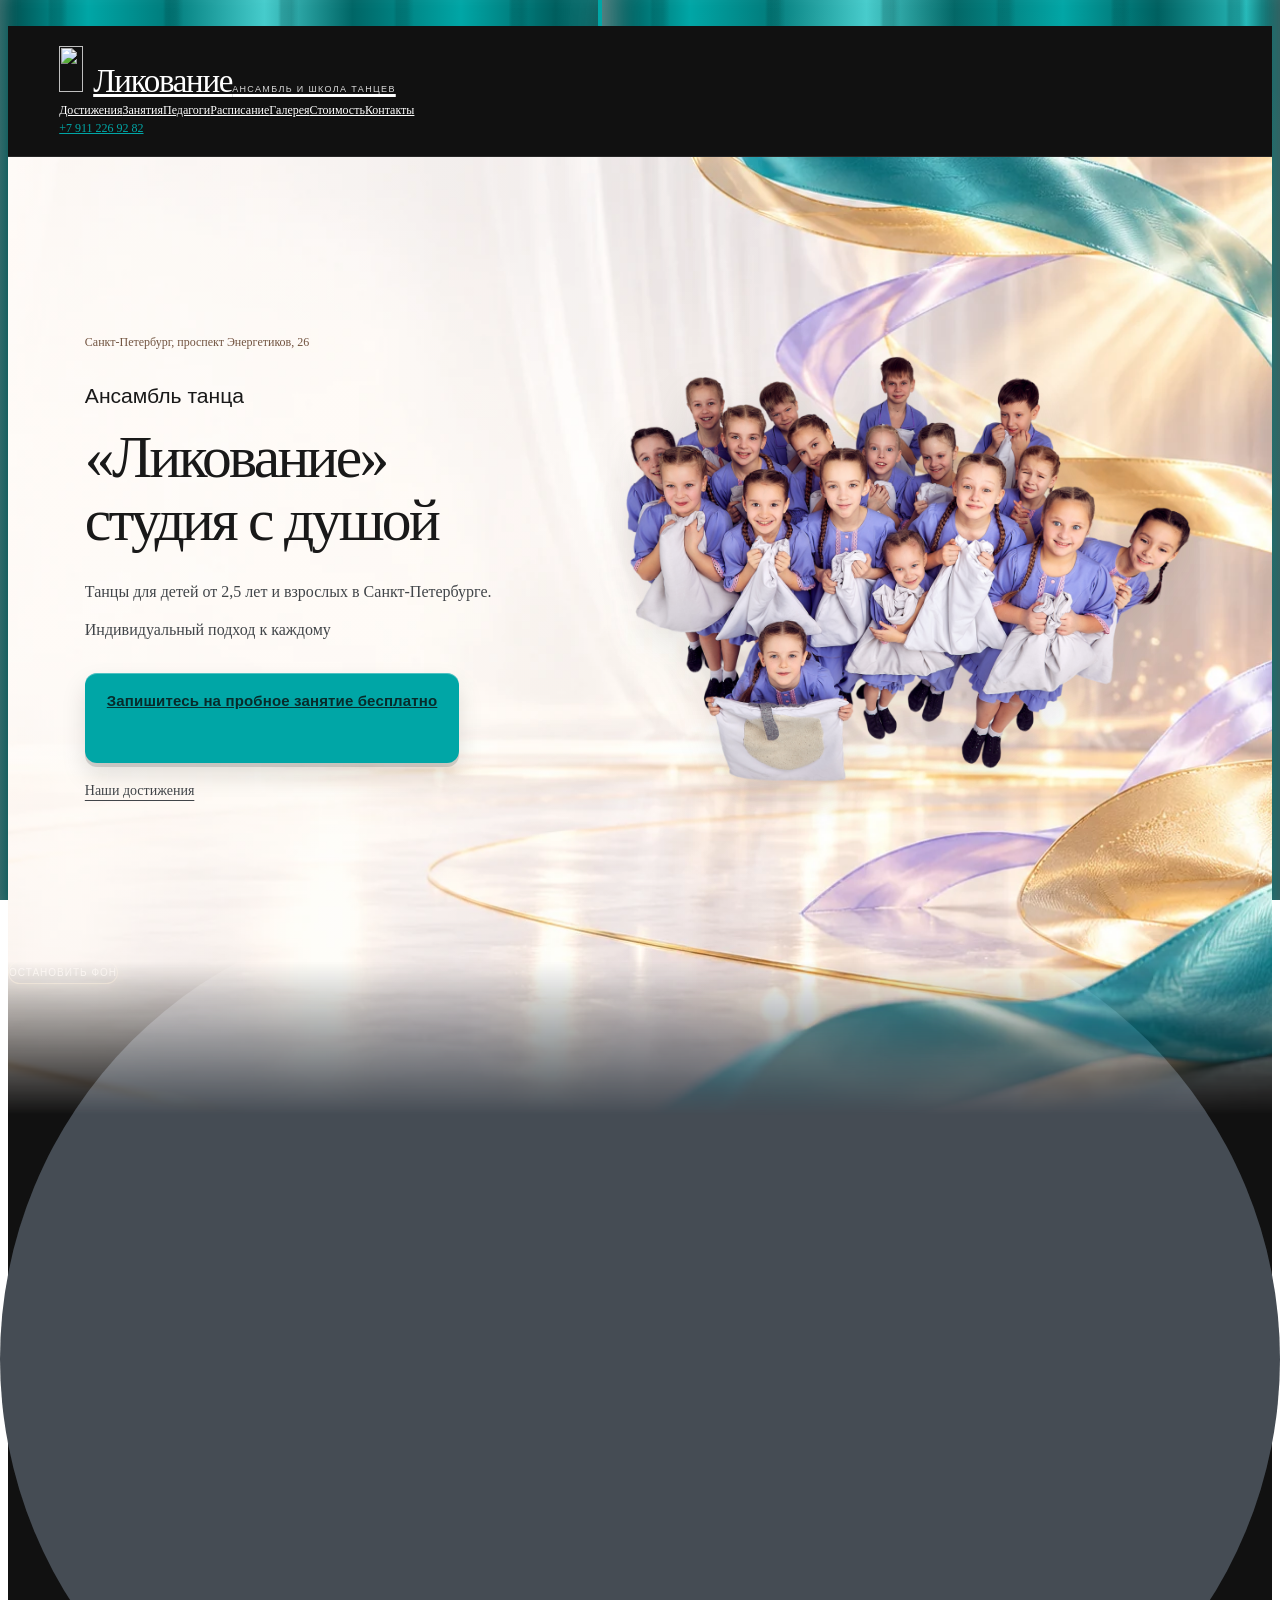
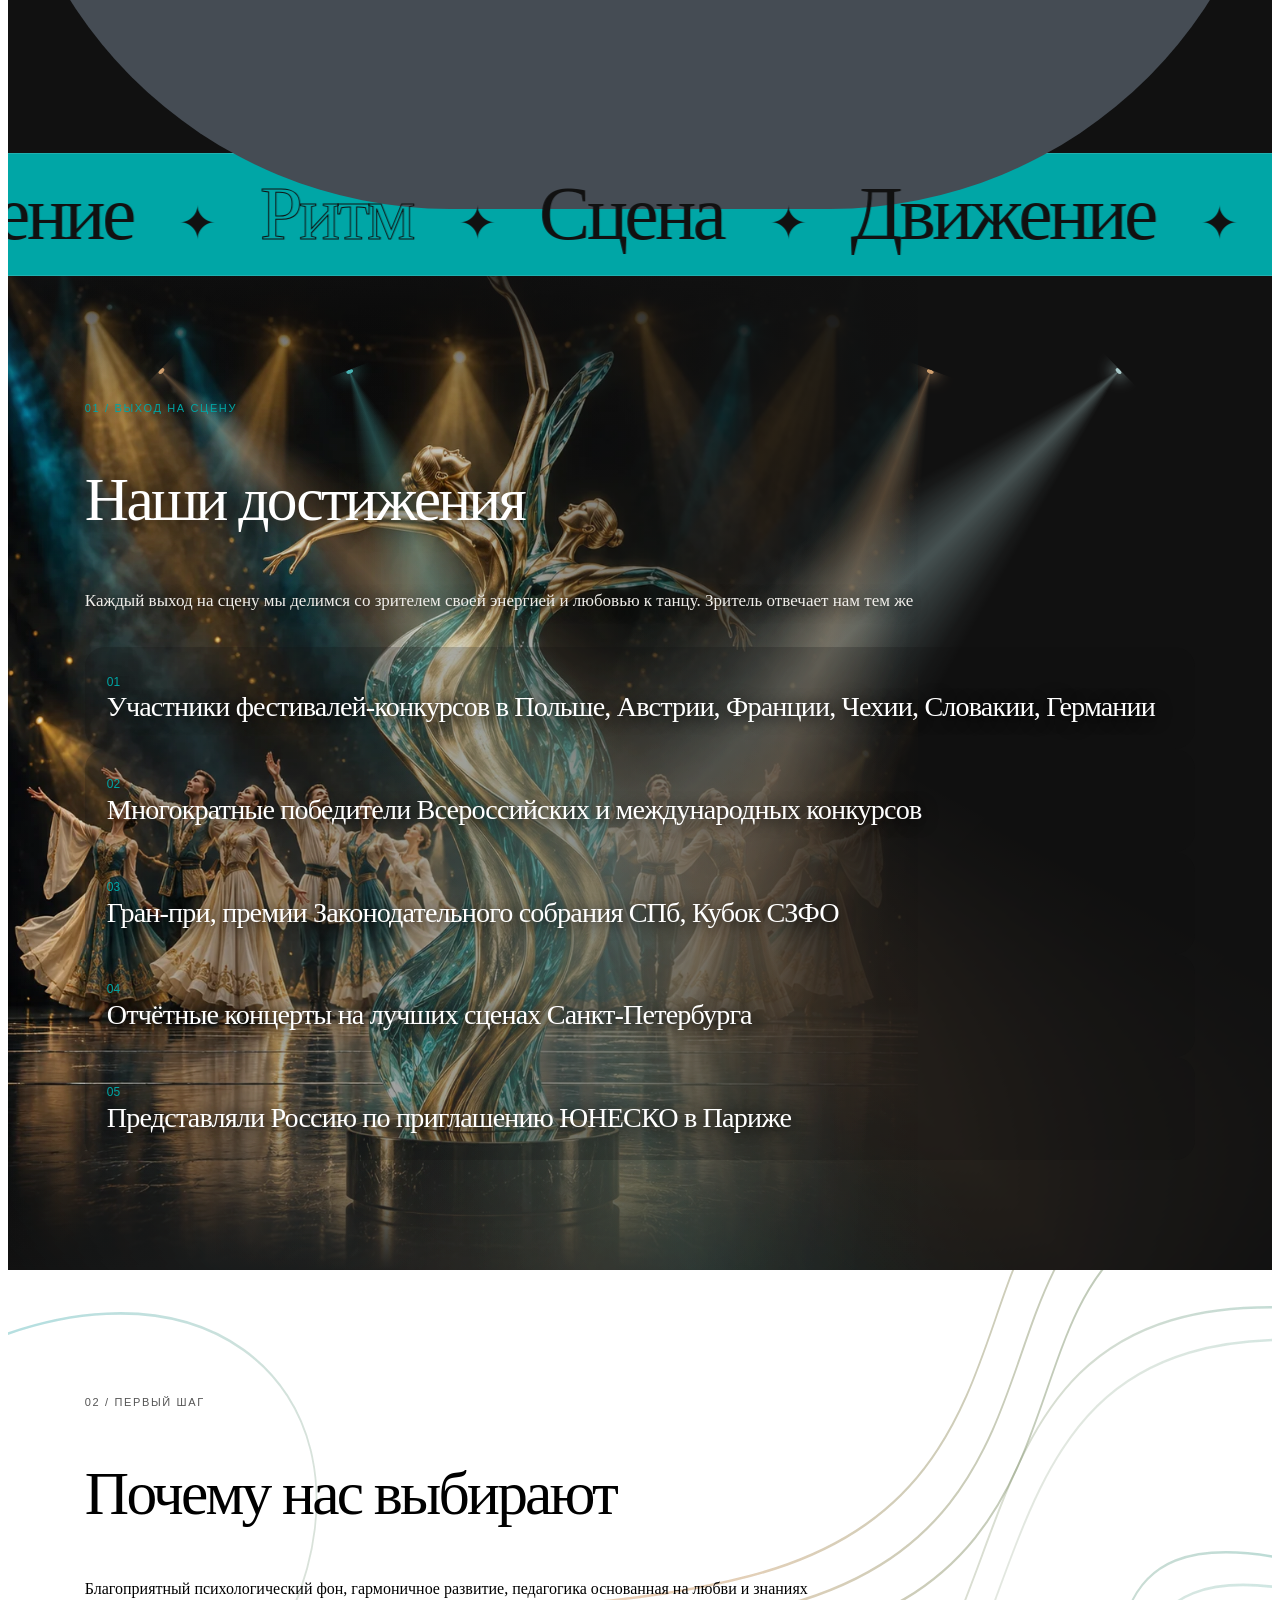
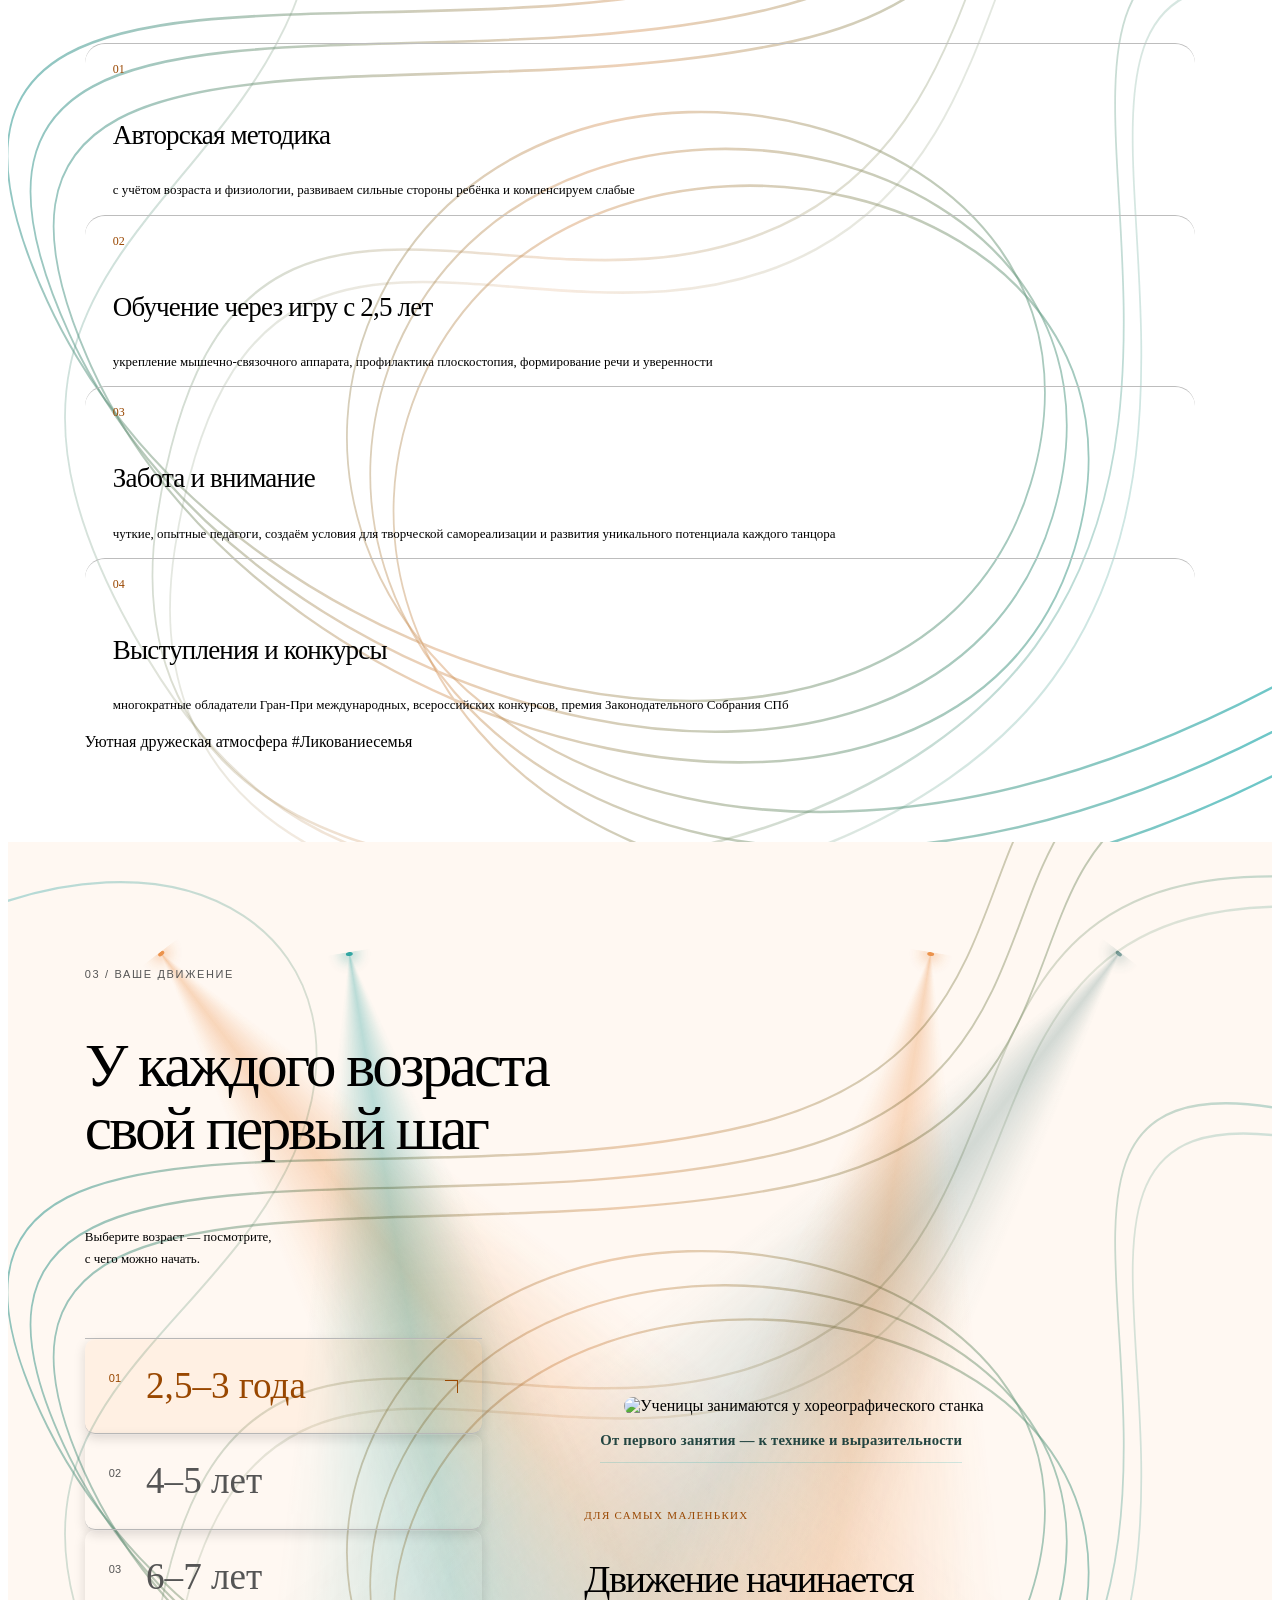
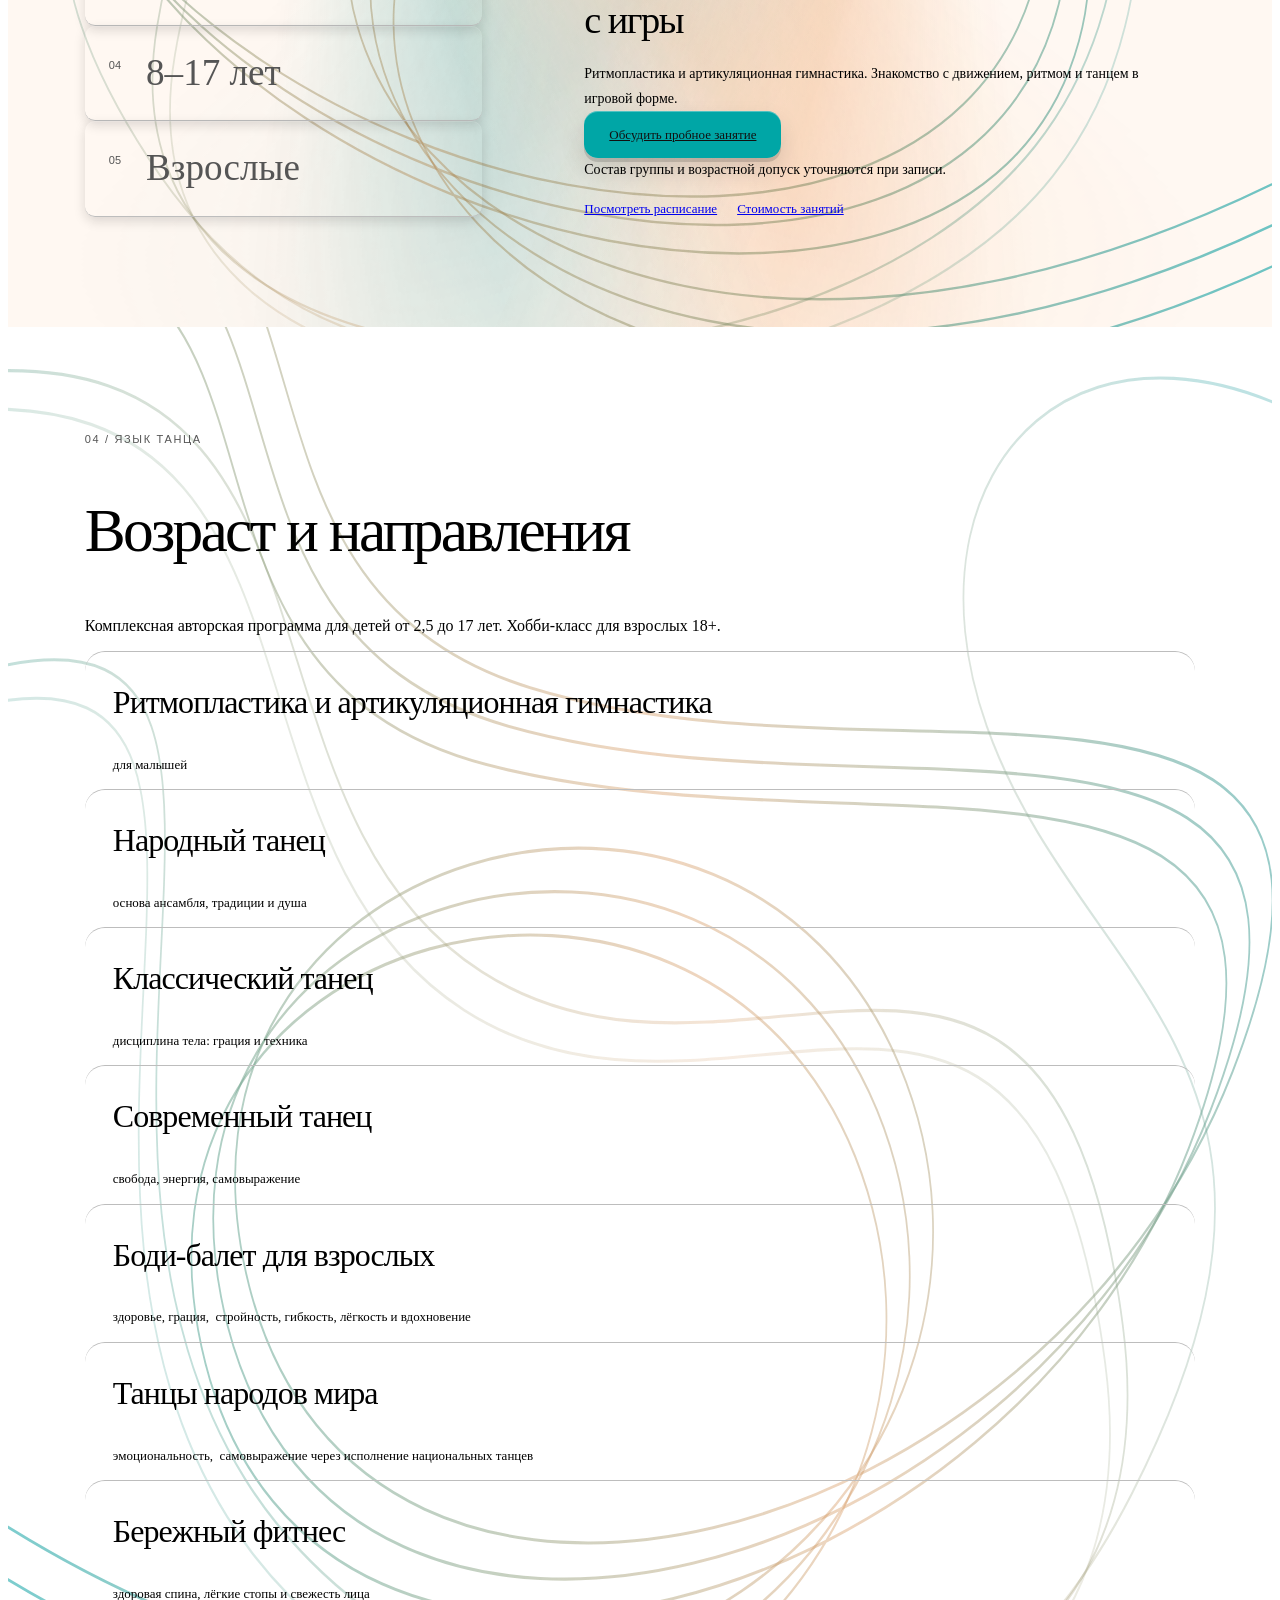
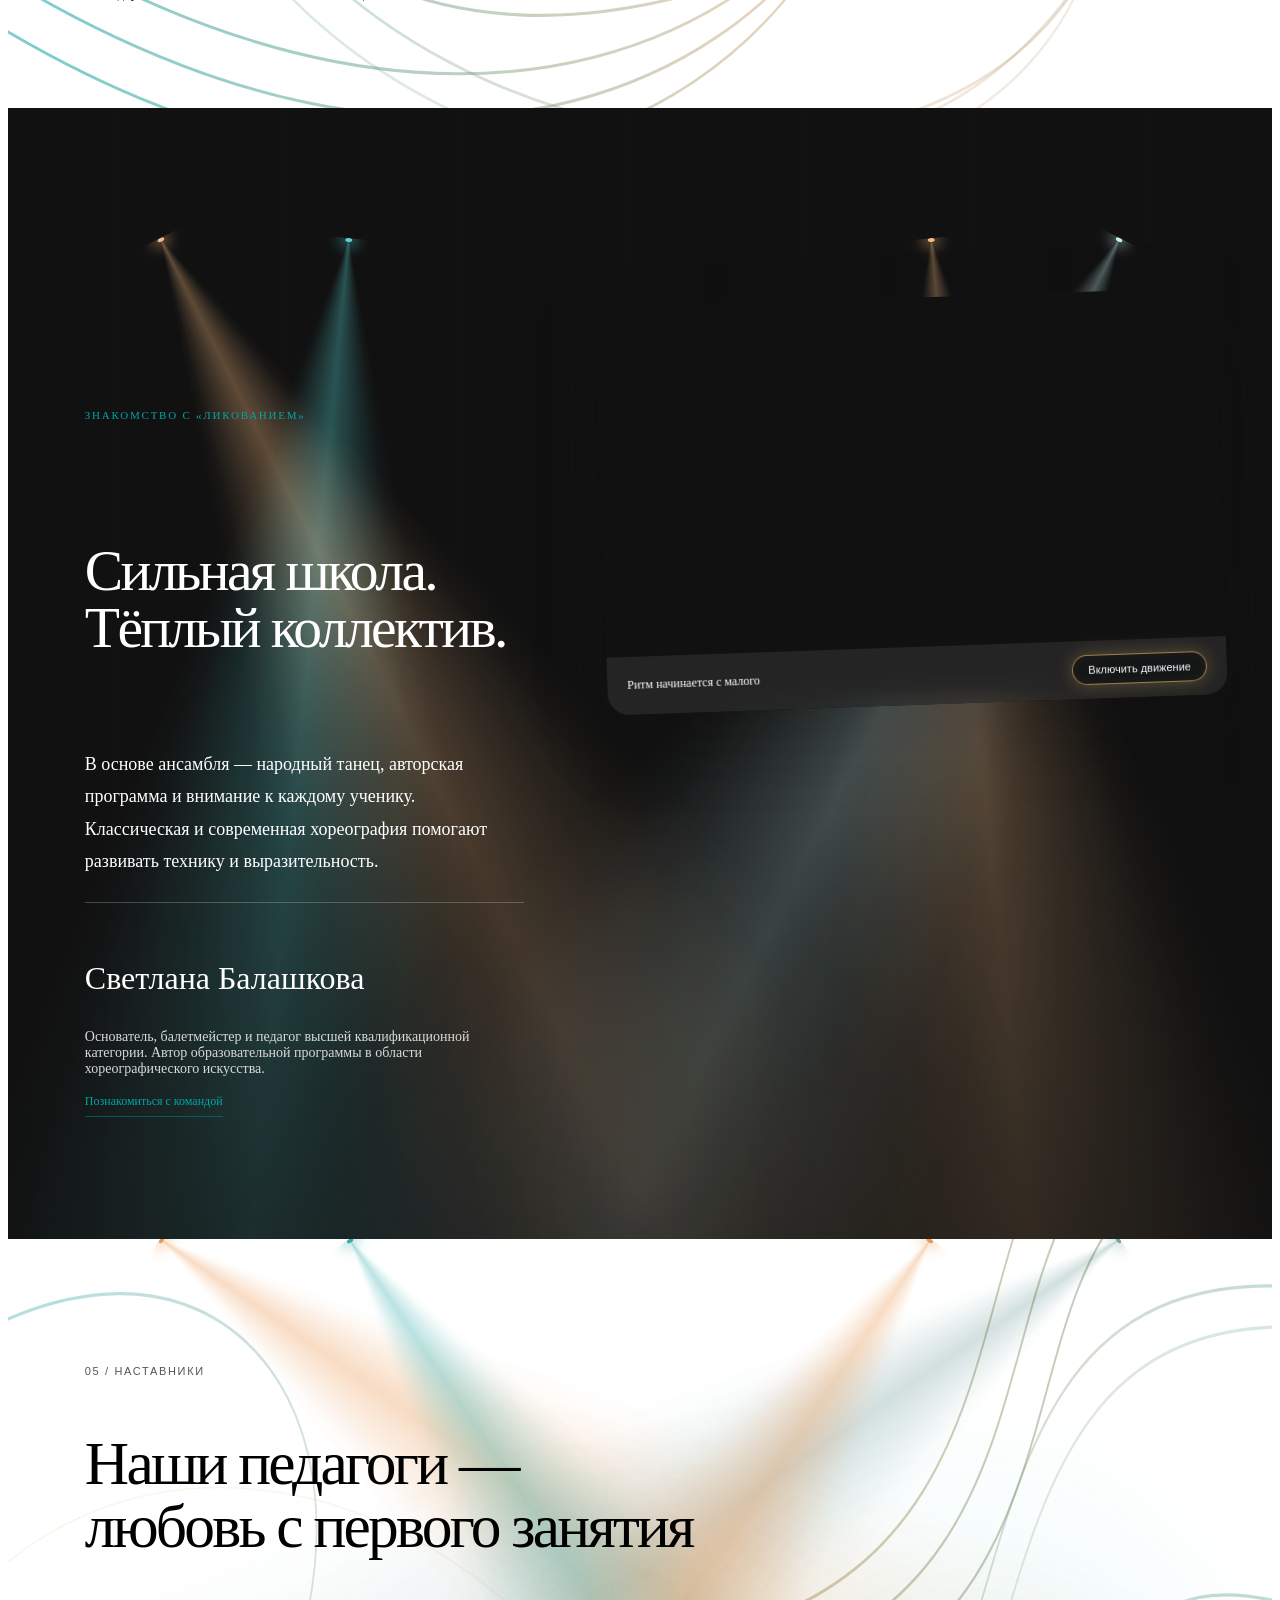
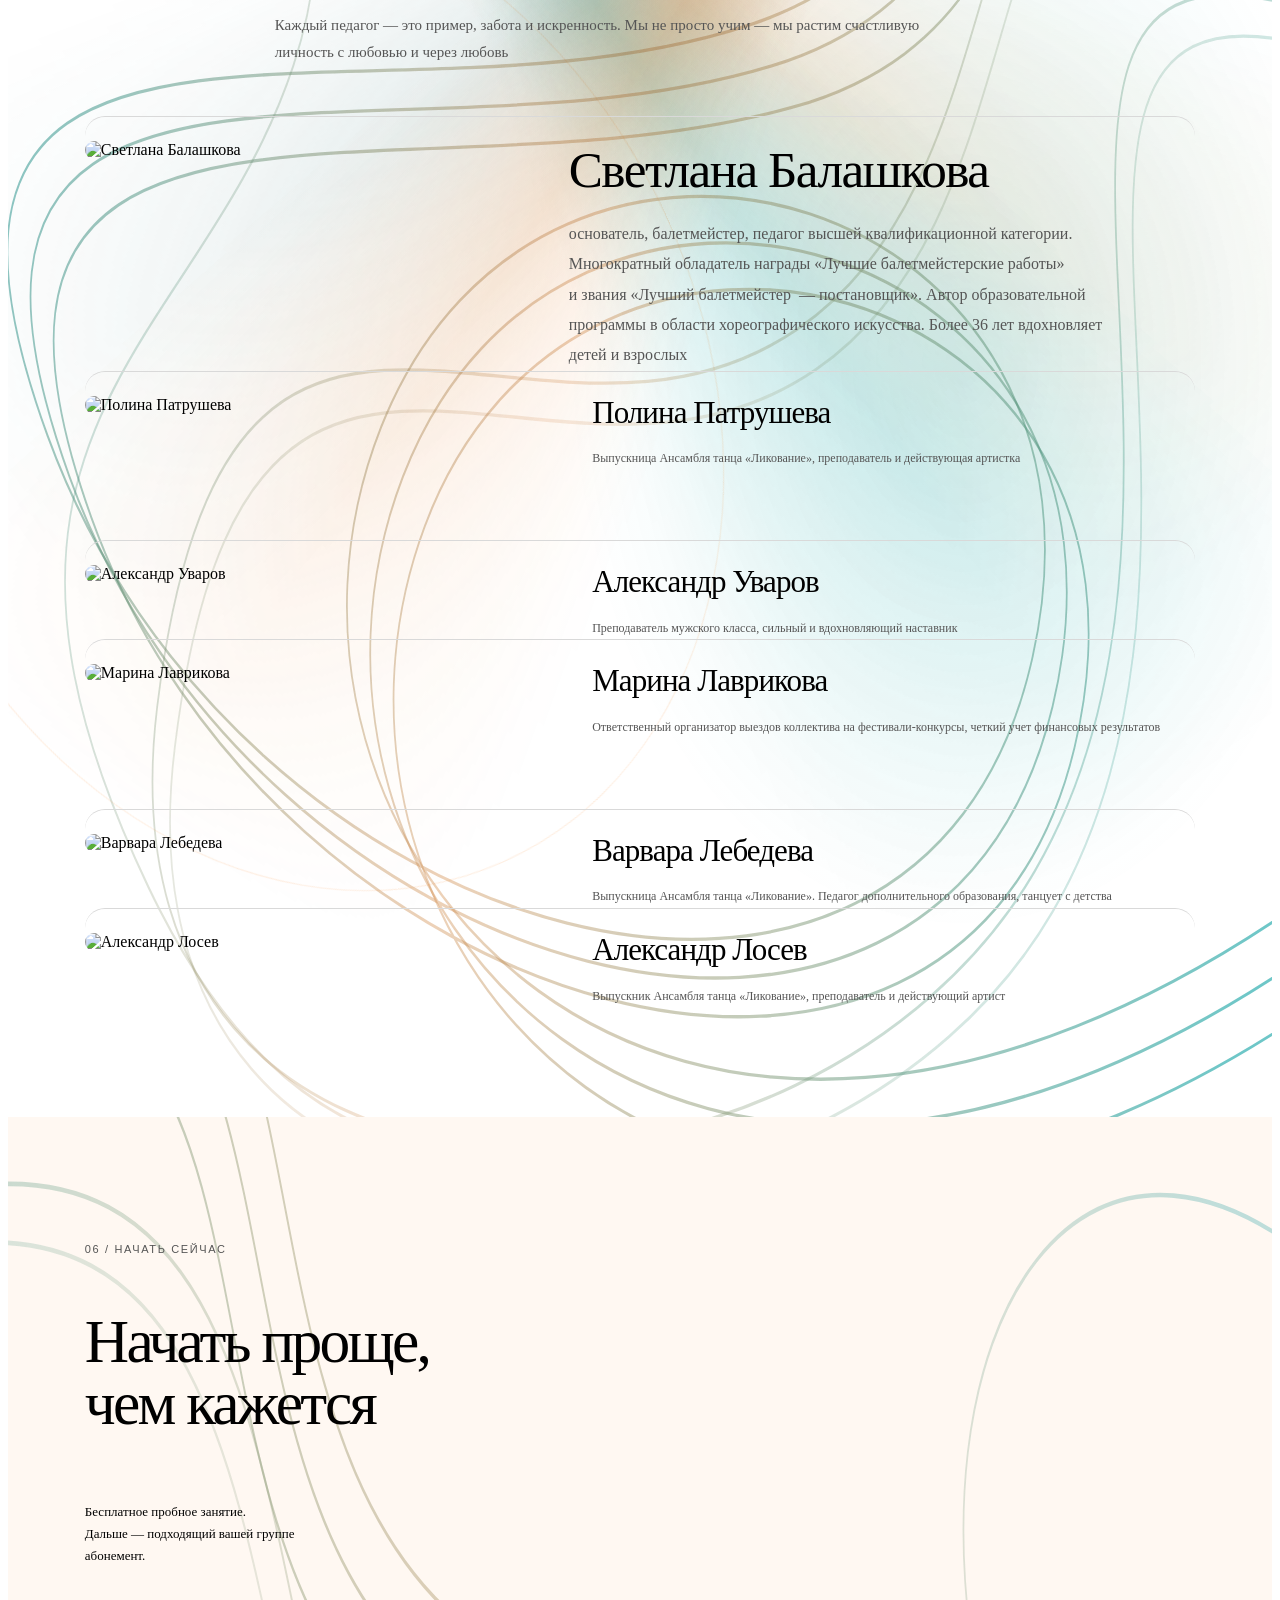
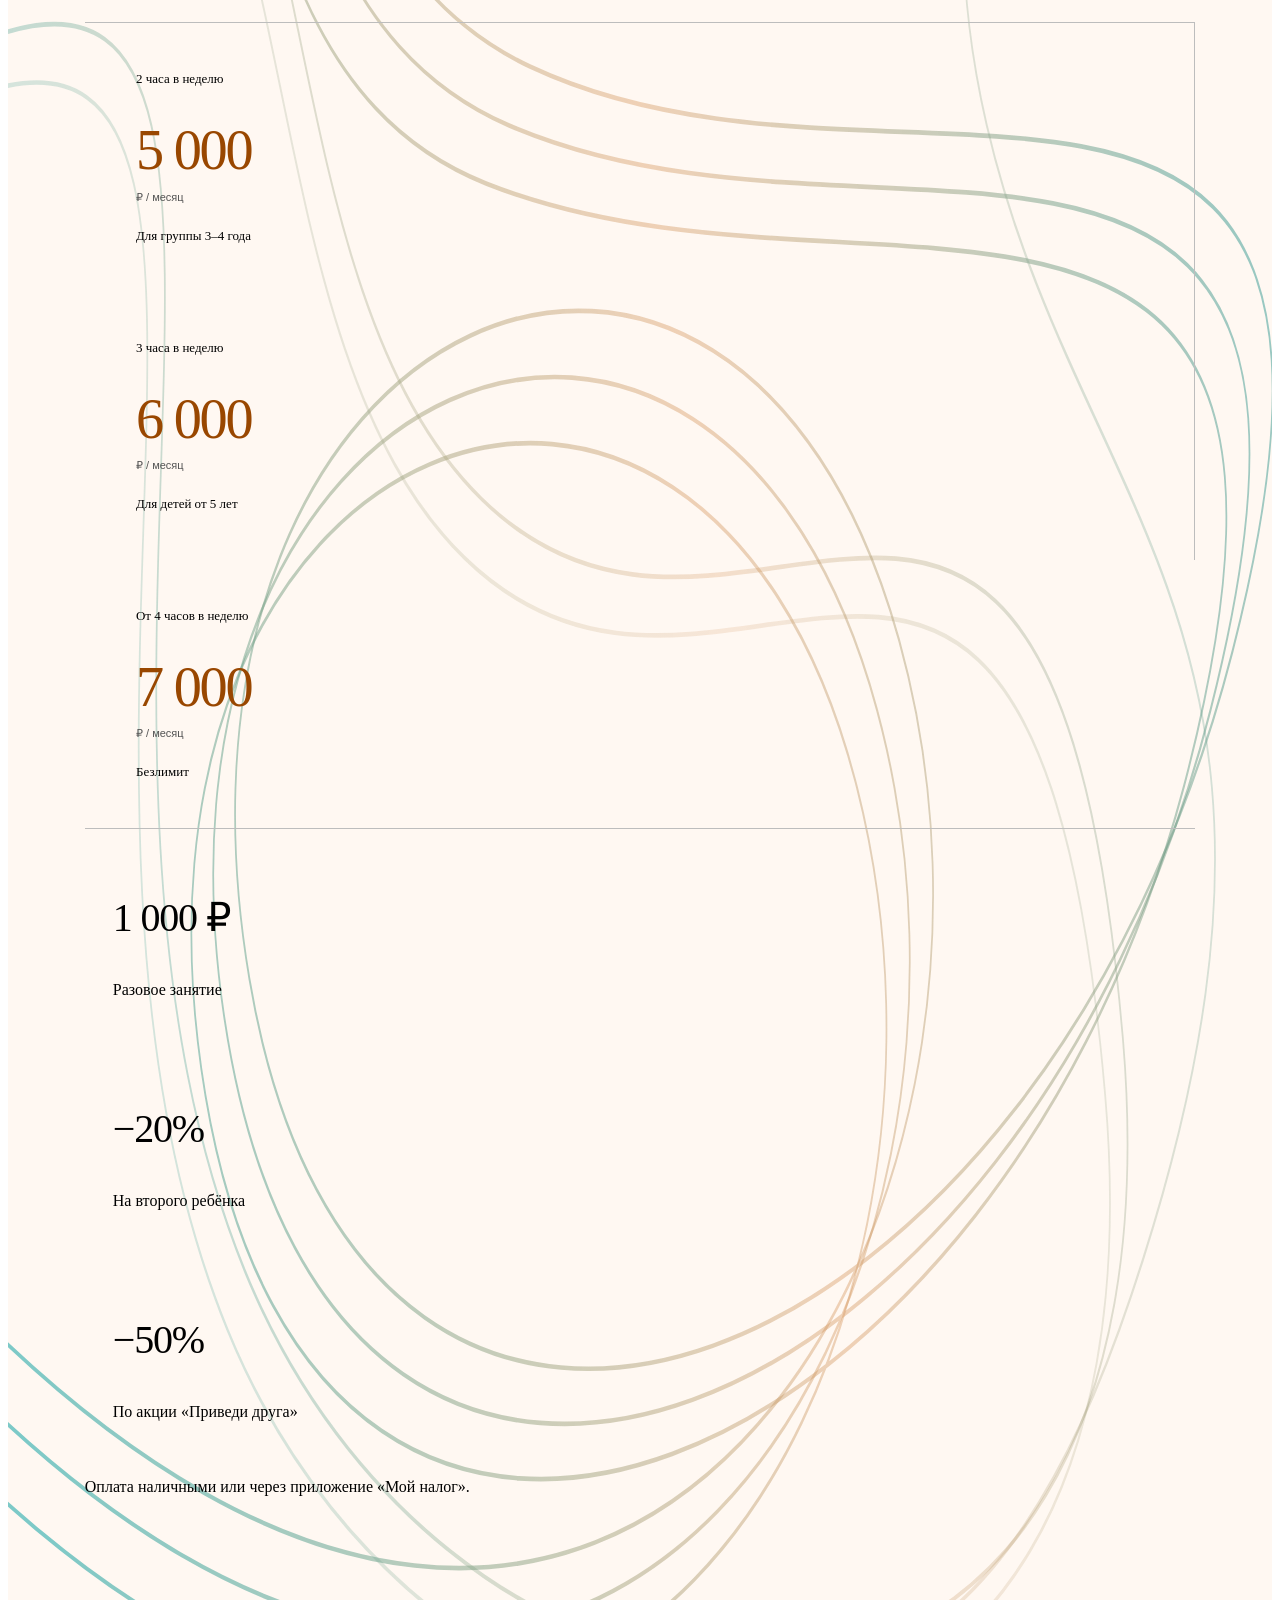
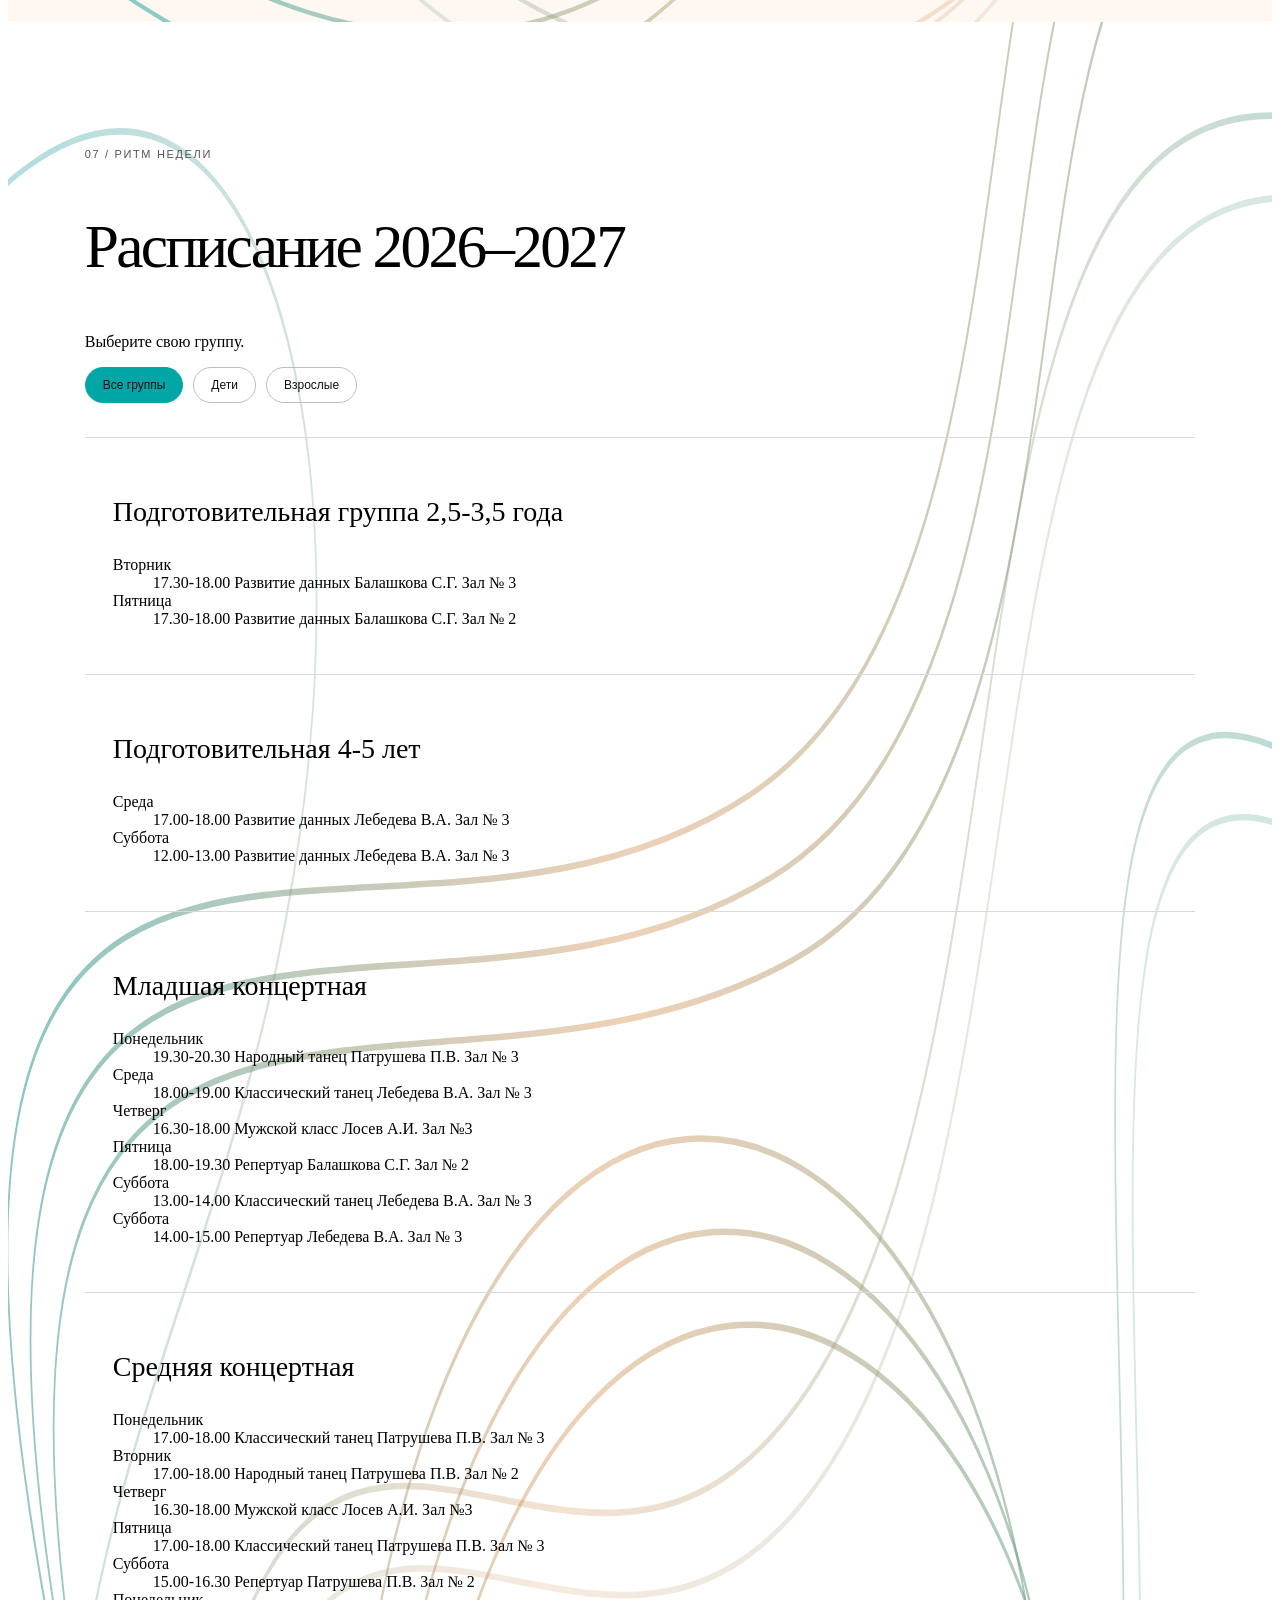
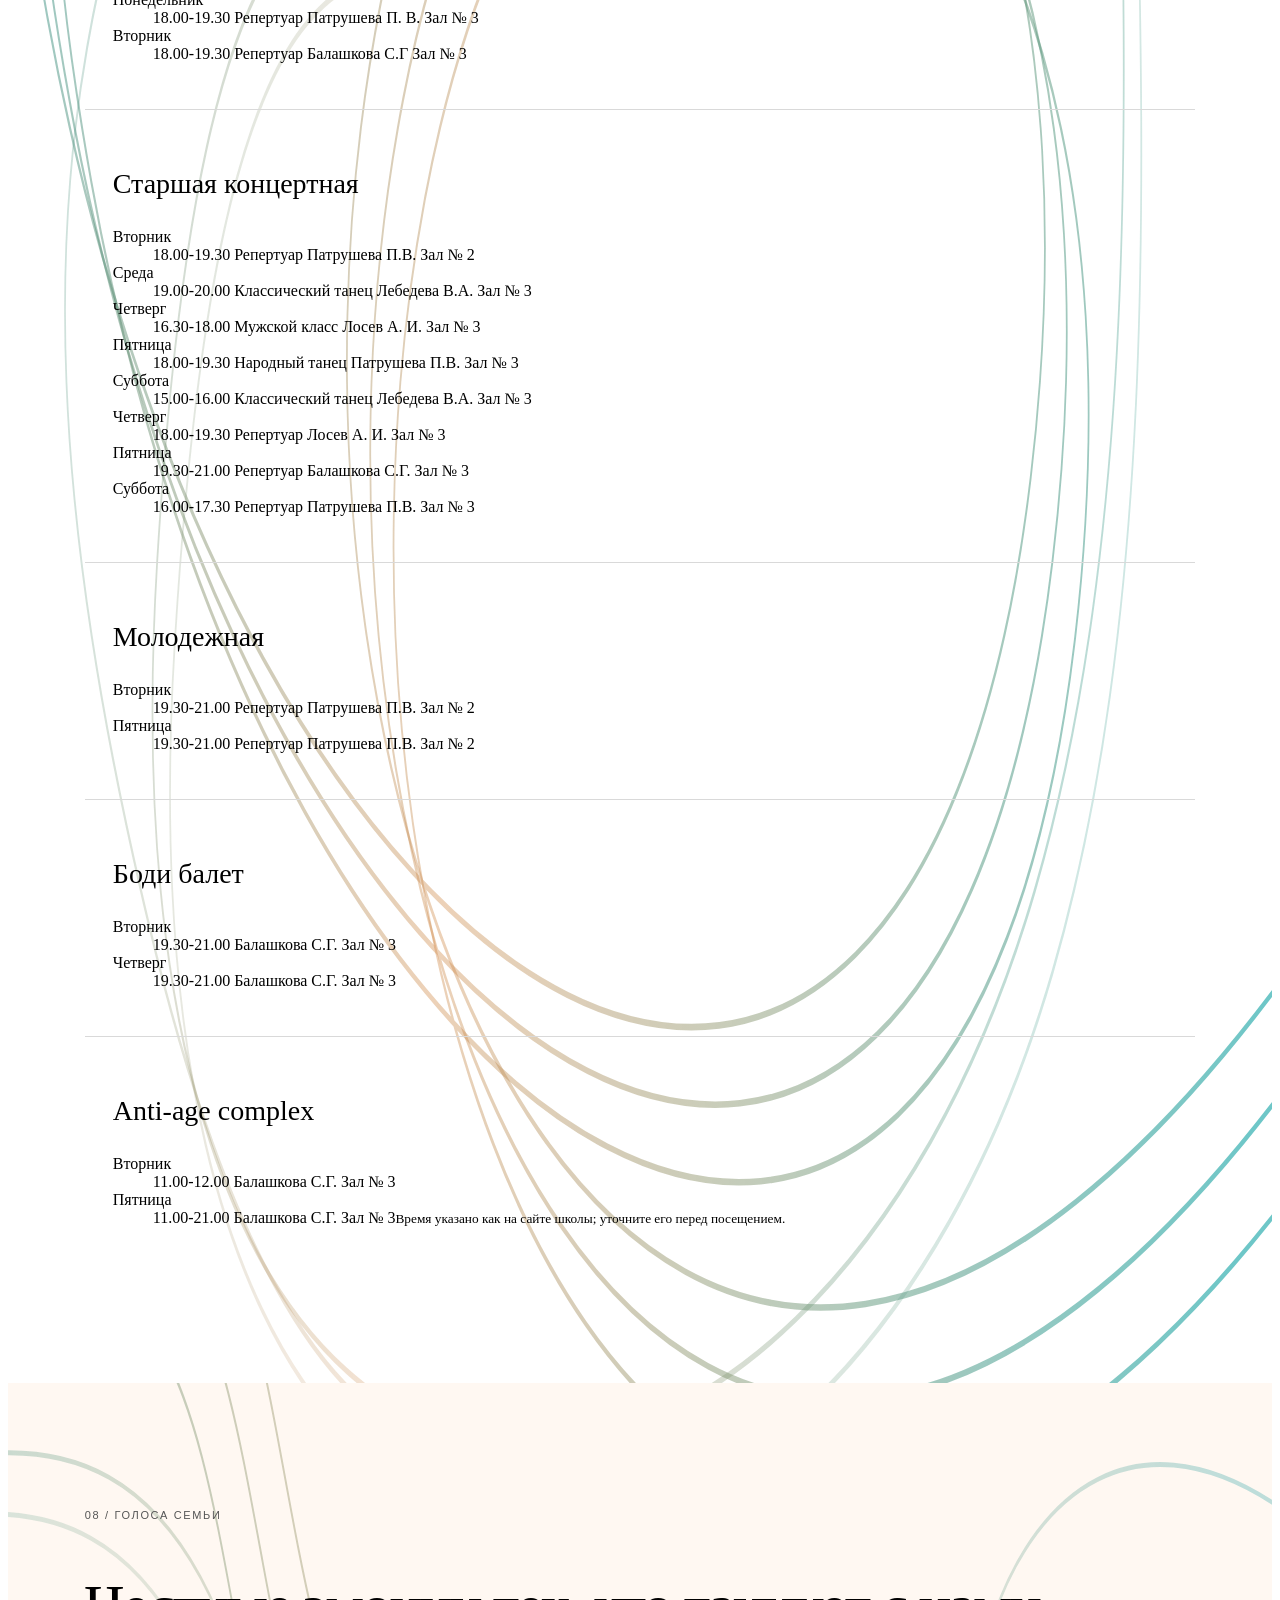
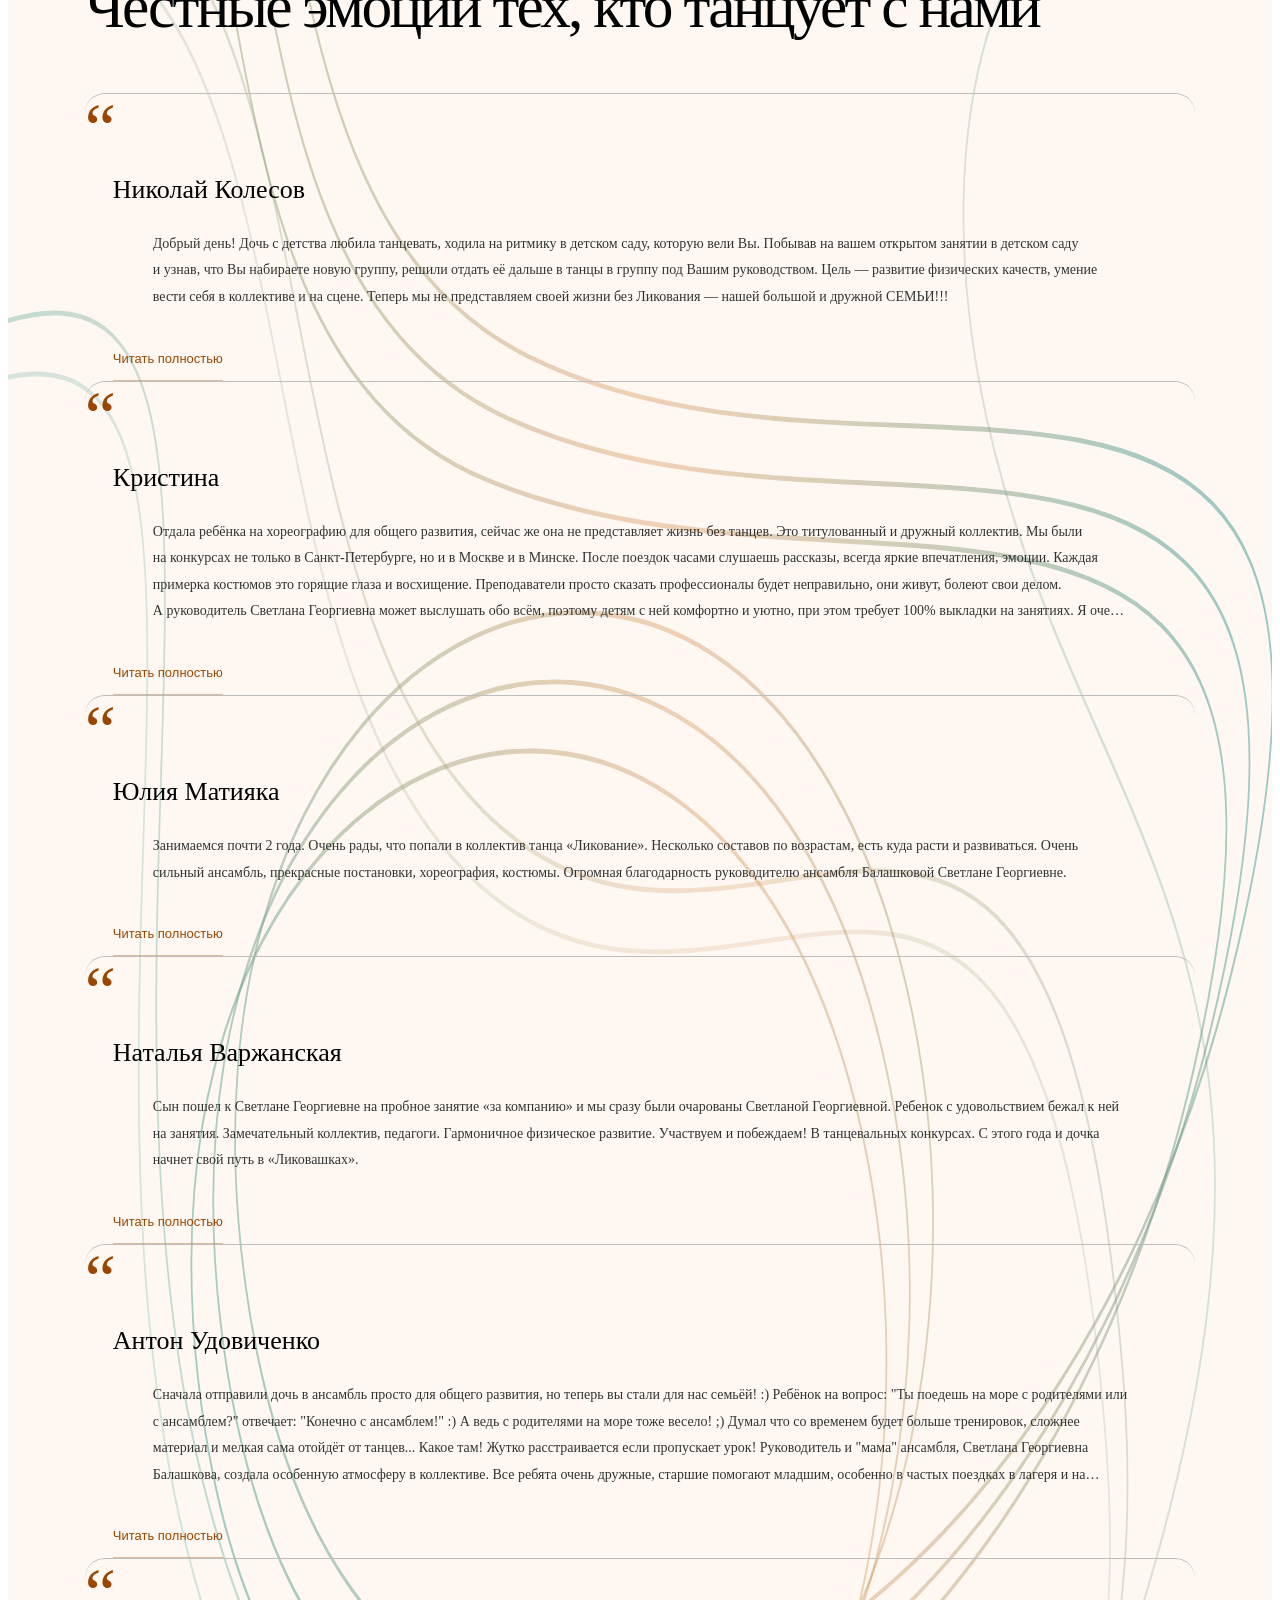
==== commit 0013f950: "style: soften transition between studio banner and stage" ====
--- a/index.html
+++ b/index.html
@@ -1,6 +1,6 @@
 <!doctype html>
 <html lang="ru">
-<head><meta charset="utf-8"><meta name="viewport" content="width=device-width,initial-scale=1"><meta name="robots" content="noindex,nofollow"><title>Школа танцев в Красногвардейском районе СПб — Ликование</title><meta name="description" content="Танцы для детей от 2,5 лет и взрослых в Санкт-Петербурге. Ансамбль Ликование: педагоги, достижения, расписание, цены. Бесплатное пробное занятие."><link rel="stylesheet" href="design/style.css?v=af9829616dd5"><link rel="icon" href="research/assets/029.svg"><meta property="og:type" content="website"><meta property="og:title" content="Школа танцев Ликование"><meta property="og:description" content="Танцы для детей и взрослых в Санкт-Петербурге. От первого движения — к большой сцене."><script type="application/ld+json">{"@context":"https://schema.org","@type":"LocalBusiness","@id":"https://likovanie-spb.ru/#organization","name":"Школа танцев «Ликование»","alternateName":["Ликование","Ансамбль танца «Ликование»"],"url":"https://likovanie-spb.ru/","description":"Школа танцев «Ликование» в Санкт-Петербурге, Красногвардейский район: занятия для детей от 2,5 лет и взрослых. Народные, классические и современные танцы, боди-балет, танцы народов мира и бережный фитнес.","logo":{"@type":"ImageObject","@id":"https://likovanie-spb.ru/#logo","url":"https://static.tildacdn.com/tild3735-6437-4538-a136-336533653531/spina.png","contentUrl":"https://static.tildacdn.com/tild3735-6437-4538-a136-336533653531/spina.png","caption":"Школа танцев «Ликование»"},"image":{"@id":"https://likovanie-spb.ru/#logo"},"telephone":"+79112269282","priceRange":"₽₽","currenciesAccepted":"RUB","paymentAccepted":"Наличные, безналичная оплата","address":{"@type":"PostalAddress","streetAddress":"проспект Энергетиков, 26","addressLocality":"Санкт-Петербург","addressRegion":"Санкт-Петербург","addressCountry":"RU"},"areaServed":[{"@type":"City","name":"Санкт-Петербург"},{"@type":"AdministrativeArea","name":"Красногвардейский район"}],"sameAs":["https://vk.com/ans.likovanie"],"contactPoint":{"@type":"ContactPoint","telephone":"+79112269282","contactType":"customer service","areaServed":"RU","availableLanguage":"ru"},"hasOfferCatalog":{"@type":"OfferCatalog","name":"Направления школы танцев «Ликование»","itemListElement":[{"@type":"Offer","name":"Танцы для детей от 2,5 лет","itemOffered":{"@type":"Service","name":"Танцевальные занятия для детей от 2,5 лет","provider":{"@id":"https://likovanie-spb.ru/#organization"}}},{"@type":"Offer","name":"Народный танец","itemOffered":{"@type":"Service","name":"Занятия народным танцем","provider":{"@id":"https://likovanie-spb.ru/#organization"}}},{"@type":"Offer","name":"Классический танец","itemOffered":{"@type":"Service","name":"Занятия классическим танцем","provider":{"@id":"https://likovanie-spb.ru/#organization"}}},{"@type":"Offer","name":"Современный танец","itemOffered":{"@type":"Service","name":"Занятия современным танцем","provider":{"@id":"https://likovanie-spb.ru/#organization"}}},{"@type":"Offer","name":"Боди-балет для взрослых","itemOffered":{"@type":"Service","name":"Занятия боди-балетом для взрослых","provider":{"@id":"https://likovanie-spb.ru/#organization"}}},{"@type":"Offer","name":"Бережный фитнес","itemOffered":{"@type":"Service","name":"Бережный фитнес","provider":{"@id":"https://likovanie-spb.ru/#organization"}}}]}}</script><script type="application/ld+json">{"@context":"https://schema.org","@graph":[{"@type":"WebSite","@id":"https://likovanie-spb.ru/#website","url":"https://likovanie-spb.ru/","name":"Школа танцев «Ликование»","alternateName":"Ликование","description":"Школа танцев в Санкт-Петербурге для детей от 2,5 лет и взрослых.","inLanguage":"ru-RU","publisher":{"@id":"https://likovanie-spb.ru/#organization"},"image":{"@id":"https://likovanie-spb.ru/#logo"}},{"@type":"WebPage","@id":"https://likovanie-spb.ru/#webpage","url":"https://likovanie-spb.ru/","name":"Школа танцев в Красногвардейском районе СПб — «Ликование»","description":"Школа танцев «Ликование» в СПб: занятия для детей от 2,5 лет и взрослых, народные, классические и современные танцы. Бесплатное пробное занятие.","inLanguage":"ru-RU","isPartOf":{"@id":"https://likovanie-spb.ru/#website"},"about":{"@id":"https://likovanie-spb.ru/#organization"},"publisher":{"@id":"https://likovanie-spb.ru/#organization"},"primaryImageOfPage":{"@id":"https://likovanie-spb.ru/#logo"}}]}</script><link rel="stylesheet" href="design/stage.css?v=af9829616dd5"><link rel="stylesheet" href="design/experience.css?v=af9829616dd5"><link rel="stylesheet" href="design/reference-effects.css?v=af9829616dd5"></head>
+<head><meta charset="utf-8"><meta name="viewport" content="width=device-width,initial-scale=1"><meta name="robots" content="noindex,nofollow"><title>Школа танцев в Красногвардейском районе СПб — Ликование</title><meta name="description" content="Танцы для детей от 2,5 лет и взрослых в Санкт-Петербурге. Ансамбль Ликование: педагоги, достижения, расписание, цены. Бесплатное пробное занятие."><link rel="stylesheet" href="design/style.css?v=00e0f66a0f6e"><link rel="icon" href="research/assets/029.svg"><meta property="og:type" content="website"><meta property="og:title" content="Школа танцев Ликование"><meta property="og:description" content="Танцы для детей и взрослых в Санкт-Петербурге. От первого движения — к большой сцене."><script type="application/ld+json">{"@context":"https://schema.org","@type":"LocalBusiness","@id":"https://likovanie-spb.ru/#organization","name":"Школа танцев «Ликование»","alternateName":["Ликование","Ансамбль танца «Ликование»"],"url":"https://likovanie-spb.ru/","description":"Школа танцев «Ликование» в Санкт-Петербурге, Красногвардейский район: занятия для детей от 2,5 лет и взрослых. Народные, классические и современные танцы, боди-балет, танцы народов мира и бережный фитнес.","logo":{"@type":"ImageObject","@id":"https://likovanie-spb.ru/#logo","url":"https://static.tildacdn.com/tild3735-6437-4538-a136-336533653531/spina.png","contentUrl":"https://static.tildacdn.com/tild3735-6437-4538-a136-336533653531/spina.png","caption":"Школа танцев «Ликование»"},"image":{"@id":"https://likovanie-spb.ru/#logo"},"telephone":"+79112269282","priceRange":"₽₽","currenciesAccepted":"RUB","paymentAccepted":"Наличные, безналичная оплата","address":{"@type":"PostalAddress","streetAddress":"проспект Энергетиков, 26","addressLocality":"Санкт-Петербург","addressRegion":"Санкт-Петербург","addressCountry":"RU"},"areaServed":[{"@type":"City","name":"Санкт-Петербург"},{"@type":"AdministrativeArea","name":"Красногвардейский район"}],"sameAs":["https://vk.com/ans.likovanie"],"contactPoint":{"@type":"ContactPoint","telephone":"+79112269282","contactType":"customer service","areaServed":"RU","availableLanguage":"ru"},"hasOfferCatalog":{"@type":"OfferCatalog","name":"Направления школы танцев «Ликование»","itemListElement":[{"@type":"Offer","name":"Танцы для детей от 2,5 лет","itemOffered":{"@type":"Service","name":"Танцевальные занятия для детей от 2,5 лет","provider":{"@id":"https://likovanie-spb.ru/#organization"}}},{"@type":"Offer","name":"Народный танец","itemOffered":{"@type":"Service","name":"Занятия народным танцем","provider":{"@id":"https://likovanie-spb.ru/#organization"}}},{"@type":"Offer","name":"Классический танец","itemOffered":{"@type":"Service","name":"Занятия классическим танцем","provider":{"@id":"https://likovanie-spb.ru/#organization"}}},{"@type":"Offer","name":"Современный танец","itemOffered":{"@type":"Service","name":"Занятия современным танцем","provider":{"@id":"https://likovanie-spb.ru/#organization"}}},{"@type":"Offer","name":"Боди-балет для взрослых","itemOffered":{"@type":"Service","name":"Занятия боди-балетом для взрослых","provider":{"@id":"https://likovanie-spb.ru/#organization"}}},{"@type":"Offer","name":"Бережный фитнес","itemOffered":{"@type":"Service","name":"Бережный фитнес","provider":{"@id":"https://likovanie-spb.ru/#organization"}}}]}}</script><script type="application/ld+json">{"@context":"https://schema.org","@graph":[{"@type":"WebSite","@id":"https://likovanie-spb.ru/#website","url":"https://likovanie-spb.ru/","name":"Школа танцев «Ликование»","alternateName":"Ликование","description":"Школа танцев в Санкт-Петербурге для детей от 2,5 лет и взрослых.","inLanguage":"ru-RU","publisher":{"@id":"https://likovanie-spb.ru/#organization"},"image":{"@id":"https://likovanie-spb.ru/#logo"}},{"@type":"WebPage","@id":"https://likovanie-spb.ru/#webpage","url":"https://likovanie-spb.ru/","name":"Школа танцев в Красногвардейском районе СПб — «Ликование»","description":"Школа танцев «Ликование» в СПб: занятия для детей от 2,5 лет и взрослых, народные, классические и современные танцы. Бесплатное пробное занятие.","inLanguage":"ru-RU","isPartOf":{"@id":"https://likovanie-spb.ru/#website"},"about":{"@id":"https://likovanie-spb.ru/#organization"},"publisher":{"@id":"https://likovanie-spb.ru/#organization"},"primaryImageOfPage":{"@id":"https://likovanie-spb.ru/#logo"}}]}</script><link rel="stylesheet" href="design/stage.css?v=00e0f66a0f6e"><link rel="stylesheet" href="design/experience.css?v=00e0f66a0f6e"><link rel="stylesheet" href="design/reference-effects.css?v=00e0f66a0f6e"></head>
 <body class="stage-home">
 <a class="skip" href="#main">Перейти к содержимому</a>
 
@@ -15,6 +15,6 @@
 <section class="section transferred" id="directions"><div class="section-head" data-act="04 / Язык танца"><h2>Возраст и направления</h2></div><p>Комплексная авторская программа для детей от 2,5 до 17 лет. Хобби-класс для взрослых 18+.</p><div class="direction-grid"><article><h3>Ритмопластика и артикуляционная гимнастика</h3><p>для малышей</p></article><article><h3>Народный танец</h3><p>основа ансамбля, традиции и душа</p></article><article><h3>Классический танец</h3><p>дисциплина тела: грация и техника</p></article><article><h3>Современный танец</h3><p>свобода, энергия, самовыражение</p></article><article><h3>Боди-балет для взрослых</h3><p>здоровье, грация,  стройность, гибкость, лёгкость и вдохновение</p></article><article><h3>Танцы народов мира</h3><p>эмоциональность,  самовыражение через исполнение национальных танцев</p></article><article><h3>Бережный фитнес</h3><p>здоровая спина, лёгкие стопы и свежесть лица</p></article></div></section><section class="school section" id="school"><p class="school-note">Знакомство с «Ликованием»</p><h2>Сильная школа.<br>Тёплый коллектив.</h2><div class="school-columns"><p>В основе ансамбля — народный танец, авторская программа и внимание к каждому ученику. Классическая и современная хореография помогают развивать технику и выразительность.</p><div><h3>Светлана Балашкова</h3><p>Основатель, балетмейстер и педагог высшей квалификационной категории. Автор образовательной программы в области хореографического искусства.</p><a href="#teachers">Познакомиться с командой</a></div></div><figure class="living-frame"><video muted loop playsinline preload="none" aria-hidden="true" poster="research/assets/living-frame.jpg" data-src="research/videos/living-frame.mp4"></video><figcaption><span>Ритм начинается с малого</span><button class="living-toggle" type="button" hidden aria-pressed="false">Пауза</button></figcaption></figure></section>
 <section class="section transferred" id="teachers"><div class="section-head" data-act="05 / Наставники"><h2>Наши педагоги — любовь с первого занятия</h2></div><p>Каждый педагог — это пример, забота и искренность. Мы не просто учим — мы растим счастливую личность с любовью и через любовь </p><div class="teacher-grid"><article><picture><source type="image/webp" srcset="research/assets/038.webp"><img loading="lazy" src="research/assets/038.jpg" alt="Светлана Балашкова"></picture><h3>Светлана Балашкова</h3><p>основатель, балетмейстер, педагог высшей квалификационной категории. Многократный обладатель награды «Лучшие балетмейстерские работы» и звания «Лучший балетмейстер  — постановщик». Автор образовательной программы в области хореографического искусства. Более 36 лет вдохновляет детей и взрослых</p></article><article><picture><source type="image/webp" srcset="research/assets/013.webp"><img loading="lazy" src="research/assets/013.jpg" alt="Полина Патрушева"></picture><h3>Полина Патрушева</h3><p>Выпускница Ансамбля танца «Ликование», преподаватель и действующая артистка</p></article><article><picture><source type="image/webp" srcset="research/assets/044.webp"><img loading="lazy" src="research/assets/044.jpg" alt="Александр Уваров"></picture><h3>Александр Уваров</h3><p>Преподаватель мужского класса, сильный и вдохновляющий наставник</p></article><article><picture><source type="image/webp" srcset="research/assets/007.webp"><img loading="lazy" src="research/assets/007.jpg" alt="Марина Лаврикова"></picture><h3>Марина Лаврикова</h3><p>Ответственный организатор выездов коллектива на фестивали-конкурсы, четкий учет финансовых результатов</p></article><article><picture><source type="image/webp" srcset="research/assets/084.webp"><img loading="lazy" src="research/assets/084.jpg" alt="Варвара Лебедева"></picture><h3>Варвара Лебедева</h3><p>Выпускница Ансамбля танца «Ликование». Педагог дополнительного образования, танцует с детства</p></article><article><picture><source type="image/webp" srcset="research/assets/079.webp"><img loading="lazy" src="research/assets/079.jpg" alt="Александр Лосев"></picture><h3>Александр Лосев</h3><p>Выпускник Ансамбля танца «Ликование», преподаватель и действующий артист</p></article></div></section><section class="prices section" id="prices"><div class="section-head" data-act="06 / Начать сейчас"><h2>Начать проще,<br>чем кажется</h2><p>Бесплатное пробное занятие.<br>Дальше — подходящий вашей группе абонемент.</p></div><div class="price-grid"><article><p>2 часа в неделю</p><h3>5 000 <span>₽ / месяц</span></h3><p>Для группы 3–4 года</p></article><article><p>3 часа в неделю</p><h3>6 000 <span>₽ / месяц</span></h3><p>Для детей от 5 лет</p></article><article><p>От 4 часов в неделю</p><h3>7 000 <span>₽ / месяц</span></h3><p>Безлимит</p></article></div><div class="offer-grid"><article><h3>1 000 ₽</h3><p>Разовое занятие</p></article><article><h3>−20%</h3><p>На второго ребёнка</p></article><article><h3>−50%</h3><p>По акции «Приведи друга»</p></article></div><p>Оплата наличными или через приложение «Мой налог».</p></section>
 <section class="section transferred" id="schedule"><div class="section-head" data-act="07 / Ритм недели"><h2>Расписание 2026–2027</h2></div><p>Выберите свою группу.</p><div class="schedule-filters" role="group" aria-label="Фильтр расписания"><button type="button" data-schedule-filter="all" aria-pressed="true">Все группы</button><button type="button" data-schedule-filter="children" aria-pressed="false">Дети</button><button type="button" data-schedule-filter="adults" aria-pressed="false">Взрослые</button></div><div class="schedule-grid"><article data-schedule-group="children"><h3>Подготовительная группа 2,5-3,5 года</h3><dl><div><dt>Вторник</dt><dd>17.30-18.00 Развитие данных Балашкова С.Г. Зал № 3</dd></div><div><dt>Пятница</dt><dd>17.30-18.00 Развитие данных Балашкова С.Г. Зал № 2</dd></div></dl></article><article data-schedule-group="children"><h3>Подготовительная 4-5 лет</h3><dl><div><dt>Среда</dt><dd>17.00-18.00 Развитие данных Лебедева В.А. Зал № 3</dd></div><div><dt>Суббота</dt><dd>12.00-13.00 Развитие данных Лебедева В.А. Зал № 3</dd></div></dl></article><article data-schedule-group="children"><h3>Младшая концертная</h3><dl><div><dt>Понедельник</dt><dd>19.30-20.30 Народный танец Патрушева П.В. Зал № 3</dd></div><div><dt>Среда</dt><dd>18.00-19.00 Классический танец Лебедева В.А. Зал № 3</dd></div><div><dt>Четверг</dt><dd>16.30-18.00 Мужской класс Лосев А.И. Зал №3</dd></div><div><dt>Пятница</dt><dd>18.00-19.30 Репертуар Балашкова С.Г. Зал № 2</dd></div><div><dt>Суббота</dt><dd>13.00-14.00 Классический танец Лебедева В.А. Зал № 3</dd></div><div><dt>Суббота</dt><dd>14.00-15.00 Репертуар Лебедева В.А. Зал № 3</dd></div></dl></article><article data-schedule-group="children"><h3>Средняя концертная</h3><dl><div><dt>Понедельник</dt><dd>17.00-18.00 Классический танец Патрушева П.В. Зал № 3</dd></div><div><dt>Вторник</dt><dd>17.00-18.00 Народный танец Патрушева П.В. Зал № 2</dd></div><div><dt>Четверг</dt><dd>16.30-18.00 Мужской класс Лосев А.И. Зал №3</dd></div><div><dt>Пятница</dt><dd>17.00-18.00 Классический танец Патрушева П.В. Зал № 3</dd></div><div><dt>Суббота</dt><dd>15.00-16.30 Репертуар Патрушева П.В. Зал № 2</dd></div><div><dt>Понедельник</dt><dd>18.00-19.30 Репертуар Патрушева П. В. Зал № 3</dd></div><div><dt>Вторник</dt><dd>18.00-19.30 Репертуар Балашкова С.Г Зал № 3</dd></div></dl></article><article data-schedule-group="children"><h3>Старшая концертная</h3><dl><div><dt>Вторник</dt><dd>18.00-19.30 Репертуар Патрушева П.В. Зал № 2</dd></div><div><dt>Среда</dt><dd>19.00-20.00 Классический танец Лебедева В.А. Зал № 3</dd></div><div><dt>Четверг</dt><dd>16.30-18.00 Мужской класс Лосев А. И. Зал № 3</dd></div><div><dt>Пятница</dt><dd>18.00-19.30 Народный танец Патрушева П.В. Зал № 3</dd></div><div><dt>Суббота</dt><dd>15.00-16.00 Классический танец Лебедева В.А. Зал № 3</dd></div><div><dt>Четверг</dt><dd>18.00-19.30 Репертуар Лосев А. И. Зал № 3</dd></div><div><dt>Пятница</dt><dd>19.30-21.00 Репертуар Балашкова С.Г. Зал № 3</dd></div><div><dt>Суббота</dt><dd>16.00-17.30 Репертуар Патрушева П.В. Зал № 3</dd></div></dl></article><article data-schedule-group="adults"><h3>Молодежная</h3><dl><div><dt>Вторник</dt><dd>19.30-21.00 Репертуар Патрушева П.В. Зал № 2</dd></div><div><dt>Пятница</dt><dd>19.30-21.00 Репертуар Патрушева П.В. Зал № 2</dd></div></dl></article><article data-schedule-group="adults"><h3>Боди балет</h3><dl><div><dt>Вторник</dt><dd>19.30-21.00 Балашкова С.Г. Зал № 3</dd></div><div><dt>Четверг</dt><dd>19.30-21.00 Балашкова С.Г. Зал № 3</dd></div></dl></article><article data-schedule-group="adults"><h3>Anti-age complex</h3><dl><div><dt>Вторник</dt><dd>11.00-12.00 Балашкова С.Г. Зал № 3</dd></div><div><dt>Пятница</dt><dd>11.00-21.00 Балашкова С.Г. Зал № 3<small>Время указано как на сайте школы; уточните его перед посещением.</small></dd></div></dl></article></div></section><section class="section transferred" id="reviews"><div class="section-head" data-act="08 / Голоса семьи"><h2>Честные эмоции тех, кто танцует с нами</h2></div><div class="review-grid"><article><h3>Николай Колесов</h3><blockquote>Добрый день! Дочь с детства любила танцевать, ходила на ритмику в детском саду, которую вели Вы. Побывав на вашем открытом занятии в детском саду и узнав, что Вы набираете новую группу, решили отдать её дальше в танцы в группу под Вашим руководством. Цель — развитие физических качеств, умение вести себя в коллективе и на сцене. Теперь мы не представляем своей жизни без Ликования — нашей большой и дружной СЕМЬИ!!!</blockquote></article><article><h3>Кристина</h3><blockquote>Отдала ребёнка на хореографию для общего развития, сейчас же она не представляет жизнь без танцев. Это титулованный и дружный коллектив. Мы были на конкурсах не только в Санкт-Петербурге, но и в Москве и в Минске. После поездок часами слушаешь рассказы, всегда яркие впечатления, эмоции. Каждая примерка костюмов это горящие глаза и восхищение. Преподаватели просто сказать профессионалы будет неправильно, они живут, болеют свои делом. А руководитель Светлана Георгиевна может выслушать обо всём, поэтому детям с ней комфортно и уютно, при этом требует 100% выкладки на занятиях. Я очень довольна тем, что мой ребёнок здесь занимается и ей это нравится</blockquote></article><article><h3>Юлия Матияка</h3><blockquote>Занимаемся почти 2 года. Очень рады, что попали в коллектив танца «Ликование». Несколько составов по возрастам, есть куда расти и развиваться. Очень сильный ансамбль, прекрасные постановки, хореография, костюмы. Огромная благодарность руководителю ансамбля Балашковой Светлане Георгиевне.</blockquote></article><article><h3>Наталья Варжанская</h3><blockquote>Сын пошел к Светлане Георгиевне на пробное занятие «за компанию» и мы сразу были очарованы Светланой Георгиевной. Ребенок с удовольствием бежал к ней на занятия. Замечательный коллектив, педагоги. Гармоничное физическое развитие. Участвуем и побеждаем! В танцевальных конкурсах. С этого года и дочка начнет свой путь в «Ликовашках».</blockquote></article><article><h3>Антон Удовиченко</h3><blockquote>Сначала отправили дочь в ансамбль просто для общего развития, но теперь вы стали для нас семьёй! :) Ребёнок на вопрос: &quot;Ты поедешь на море с родителями или с ансамблем?&quot; отвечает: &quot;Конечно с ансамблем!&quot; :) А ведь с родителями на море тоже весело! ;) Думал что со временем будет больше тренировок, сложнее материал и мелкая сама отойдёт от танцев... Какое там! Жутко расстраивается если пропускает урок! Руководитель и &quot;мама&quot; ансамбля, Светлана Георгиевна Балашкова, создала особенную атмосферу в коллективе. Все ребята очень дружные, старшие помогают младшим, особенно в частых поездках в лагеря и на конкурсы. И вообще, в коллективе очень хорошие педагоги! Отдельное спасибо Светлане Георгиевне, Валентине Георгиевне и Анне Андреевне! Молодцы! :) В горе и в радости МЫ ВМЕСТЕ! :)</blockquote></article><article><h3>Кирилл Зеренков</h3><blockquote>Начав заниматься в танцевальном коллективе «ЛИКОВАНИЕ» наша доченька развила отличную координированность движений, пластику и походку. Её жесты стали более красивыми и гармоничными. Танцы способствовали и способствуют формированию правильной и красивой осанки. Занятия помогли нам стать более смелой и открытой. Мы видели как постепенно менялось её мировоззрение, как она избавлялась от комплексов и предрассудков. Мы учимся работать в команде и получаем неоценимый опыт выступления на публике. Мы получаем новые знакомства и новый круг общения — это всегда приятно, особенно, когда у вас общее увлечение — танцы!Мы (родители) участвуя в отчетном концерте наших детей убедились что ни возраст, ни комплекция, ни наличие или отсутствие растяжки или гибкости не может стать вам помехой танцевать- танцы доступны каждому, просто нужно выбрать подходящий именно вам танцевальный стиль или направление.</blockquote></article></div></section><section class="section transferred" id="gallery"><div class="section-head" data-act="09 / Жизнь ансамбля"><h2>Здесь танцы — радость, игра и искренние эмоции</h2></div><div class="gallery-grid"><a data-gallery-item href="research/assets/067.jpg" target="_blank" rel="noopener" aria-label="Открыть фотографию ансамбля на цветущем лугу"><picture><source type="image/webp" srcset="research/assets/067.webp"><img loading="lazy" src="research/assets/067.jpg" alt="Артистки ансамбля «Ликование» в зелёных костюмах на цветущем лугу"></picture></a><a data-gallery-item href="research/assets/019.jpg" target="_blank" rel="noopener" aria-label="Открыть фотографию ансамбля 1"><picture><source type="image/webp" srcset="research/assets/019.webp"><img loading="lazy" src="research/assets/019.jpg" alt="Ансамбль «Ликование» — фотография 1"></picture></a><a data-gallery-item href="research/assets/075.jpg" target="_blank" rel="noopener" aria-label="Открыть фотографию ансамбля 2"><picture><source type="image/webp" srcset="research/assets/075.webp"><img loading="lazy" src="research/assets/075.jpg" alt="Ансамбль «Ликование» — фотография 2"></picture></a><a data-gallery-item href="research/assets/092.jpg" target="_blank" rel="noopener" aria-label="Открыть фотографию ансамбля 3"><picture><source type="image/webp" srcset="research/assets/092.webp"><img loading="lazy" src="research/assets/092.jpg" alt="Ансамбль «Ликование» — фотография 3"></picture></a><a data-gallery-item href="research/assets/016.jpg" target="_blank" rel="noopener" aria-label="Открыть фотографию ансамбля 4"><picture><source type="image/webp" srcset="research/assets/016.webp"><img loading="lazy" src="research/assets/016.jpg" alt="Ансамбль «Ликование» — фотография 4"></picture></a><a data-gallery-item href="research/assets/090.jpg" target="_blank" rel="noopener" aria-label="Открыть фотографию ансамбля 5"><picture><source type="image/webp" srcset="research/assets/090.webp"><img loading="lazy" src="research/assets/090.jpg" alt="Ансамбль «Ликование» — фотография 5"></picture></a><a data-gallery-item href="research/assets/025.jpg" target="_blank" rel="noopener" aria-label="Открыть фотографию ансамбля 6"><picture><source type="image/webp" srcset="research/assets/025.webp"><img loading="lazy" src="research/assets/025.jpg" alt="Ансамбль «Ликование» — фотография 6"></picture></a><a data-gallery-item href="research/assets/073.jpg" target="_blank" rel="noopener" aria-label="Открыть фотографию ансамбля 7"><picture><source type="image/webp" srcset="research/assets/073.webp"><img loading="lazy" src="research/assets/073.jpg" alt="Ансамбль «Ликование» — фотография 7"></picture></a><a data-gallery-item href="research/assets/027.jpg" target="_blank" rel="noopener" aria-label="Открыть фотографию ансамбля 8"><picture><source type="image/webp" srcset="research/assets/027.webp"><img loading="lazy" src="research/assets/027.jpg" alt="Ансамбль «Ликование» — фотография 8"></picture></a><a data-gallery-item href="research/assets/031.jpg" target="_blank" rel="noopener" aria-label="Открыть фотографию ансамбля 9"><picture><source type="image/webp" srcset="research/assets/031.webp"><img loading="lazy" src="research/assets/031.jpg" alt="Ансамбль «Ликование» — фотография 9"></picture></a><a data-gallery-item href="research/assets/060.jpg" target="_blank" rel="noopener" aria-label="Открыть фотографию ансамбля 10"><picture><source type="image/webp" srcset="research/assets/060.webp"><img loading="lazy" src="research/assets/060.jpg" alt="Ансамбль «Ликование» — фотография 10"></picture></a><a data-gallery-item href="research/assets/087.jpg" target="_blank" rel="noopener" aria-label="Открыть фотографию ансамбля 11"><picture><source type="image/webp" srcset="research/assets/087.webp"><img loading="lazy" src="research/assets/087.jpg" alt="Ансамбль «Ликование» — фотография 11"></picture></a><a data-gallery-item href="research/assets/009.jpg" target="_blank" rel="noopener" aria-label="Открыть фотографию ансамбля 12"><picture><source type="image/webp" srcset="research/assets/009.webp"><img loading="lazy" src="research/assets/009.jpg" alt="Ансамбль «Ликование» — фотография 12"></picture></a><a data-gallery-item href="research/assets/006.jpg" target="_blank" rel="noopener" aria-label="Открыть фотографию ансамбля 13"><picture><source type="image/webp" srcset="research/assets/006.webp"><img loading="lazy" src="research/assets/006.jpg" alt="Ансамбль «Ликование» — фотография 13"></picture></a><a data-gallery-item href="research/assets/089.jpg" target="_blank" rel="noopener" aria-label="Открыть фотографию ансамбля 14"><picture><source type="image/webp" srcset="research/assets/089.webp"><img loading="lazy" src="research/assets/089.jpg" alt="Ансамбль «Ликование» — фотография 14"></picture></a><a data-gallery-item href="research/assets/028.jpg" target="_blank" rel="noopener" aria-label="Открыть фотографию ансамбля 15"><picture><source type="image/webp" srcset="research/assets/028.webp"><img loading="lazy" src="research/assets/028.jpg" alt="Ансамбль «Ликование» — фотография 15"></picture></a><a data-gallery-item href="research/assets/093.jpg" target="_blank" rel="noopener" aria-label="Открыть фотографию ансамбля 16"><picture><source type="image/webp" srcset="research/assets/093.webp"><img loading="lazy" src="research/assets/093.jpg" alt="Ансамбль «Ликование» — фотография 16"></picture></a><a data-gallery-item href="research/assets/005.jpg" target="_blank" rel="noopener" aria-label="Открыть фотографию ансамбля 17"><picture><source type="image/webp" srcset="research/assets/005.webp"><img loading="lazy" src="research/assets/005.jpg" alt="Ансамбль «Ликование» — фотография 17"></picture></a><a data-gallery-item href="research/assets/018.jpg" target="_blank" rel="noopener" aria-label="Открыть фотографию ансамбля 18"><picture><source type="image/webp" srcset="research/assets/018.webp"><img loading="lazy" src="research/assets/018.jpg" alt="Ансамбль «Ликование» — фотография 18"></picture></a><a data-gallery-item href="research/assets/032.jpg" target="_blank" rel="noopener" aria-label="Открыть фотографию ансамбля 19"><picture><source type="image/webp" srcset="research/assets/032.webp"><img loading="lazy" src="research/assets/032.jpg" alt="Ансамбль «Ликование» — фотография 19"></picture></a><a data-gallery-item href="research/assets/065.jpg" target="_blank" rel="noopener" aria-label="Открыть фотографию ансамбля 20"><picture><source type="image/webp" srcset="research/assets/065.webp"><img loading="lazy" src="research/assets/065.jpg" alt="Ансамбль «Ликование» — фотография 20"></picture></a><a data-gallery-item href="research/assets/070.jpg" target="_blank" rel="noopener" aria-label="Открыть фотографию ансамбля 21"><picture><source type="image/webp" srcset="research/assets/070.webp"><img loading="lazy" src="research/assets/070.jpg" alt="Ансамбль «Ликование» — фотография 21"></picture></a><a data-gallery-item href="research/assets/083.jpg" target="_blank" rel="noopener" aria-label="Открыть фотографию ансамбля 22"><picture><source type="image/webp" srcset="research/assets/083.webp"><img loading="lazy" src="research/assets/083.jpg" alt="Ансамбль «Ликование» — фотография 22"></picture></a><a data-gallery-item href="research/assets/080.jpg" target="_blank" rel="noopener" aria-label="Открыть фотографию ансамбля 23"><picture><source type="image/webp" srcset="research/assets/080.webp"><img loading="lazy" src="research/assets/080.jpg" alt="Ансамбль «Ликование» — фотография 23"></picture></a><a data-gallery-item href="research/assets/011.jpg" target="_blank" rel="noopener" aria-label="Открыть фотографию ансамбля 24"><picture><source type="image/webp" srcset="research/assets/011.webp"><img loading="lazy" src="research/assets/011.jpg" alt="Ансамбль «Ликование» — фотография 24"></picture></a><a data-gallery-item href="research/assets/054.jpg" target="_blank" rel="noopener" aria-label="Открыть фотографию ансамбля 25"><picture><source type="image/webp" srcset="research/assets/054.webp"><img loading="lazy" src="research/assets/054.jpg" alt="Ансамбль «Ликование» — фотография 25"></picture></a><a data-gallery-item href="research/assets/081.jpg" target="_blank" rel="noopener" aria-label="Открыть фотографию ансамбля 26"><picture><source type="image/webp" srcset="research/assets/081.webp"><img loading="lazy" src="research/assets/081.jpg" alt="Ансамбль «Ликование» — фотография 26"></picture></a><a data-gallery-item href="research/assets/036.jpg" target="_blank" rel="noopener" aria-label="Открыть фотографию ансамбля 27"><picture><source type="image/webp" srcset="research/assets/036.webp"><img loading="lazy" src="research/assets/036.jpg" alt="Ансамбль «Ликование» — фотография 27"></picture></a><a data-gallery-item href="research/assets/008.jpg" target="_blank" rel="noopener" aria-label="Открыть фотографию ансамбля 28"><picture><source type="image/webp" srcset="research/assets/008.webp"><img loading="lazy" src="research/assets/008.jpg" alt="Ансамбль «Ликование» — фотография 28"></picture></a><a data-gallery-item href="research/assets/022.jpg" target="_blank" rel="noopener" aria-label="Открыть фотографию ансамбля 29"><picture><source type="image/webp" srcset="research/assets/022.webp"><img loading="lazy" src="research/assets/022.jpg" alt="Ансамбль «Ликование» — фотография 29"></picture></a><a data-gallery-item href="research/assets/015.jpg" target="_blank" rel="noopener" aria-label="Открыть фотографию ансамбля 30"><picture><source type="image/webp" srcset="research/assets/015.webp"><img loading="lazy" src="research/assets/015.jpg" alt="Ансамбль «Ликование» — фотография 30"></picture></a><a data-gallery-item href="research/assets/041.jpg" target="_blank" rel="noopener" aria-label="Открыть фотографию ансамбля 49"><picture><source type="image/webp" srcset="research/assets/041.webp"><img loading="lazy" src="research/assets/041.jpg" alt="Артисты ансамбля «Ликование» на сцене на фоне логотипа школы"></picture></a><a data-gallery-item href="research/assets/076.jpg" target="_blank" rel="noopener" aria-label="Открыть фотографию ансамбля 32"><picture><source type="image/webp" srcset="research/assets/076.webp"><img loading="lazy" src="research/assets/076.jpg" alt="Ансамбль «Ликование» — фотография 32"></picture></a><a data-gallery-item href="research/assets/066.jpg" target="_blank" rel="noopener" aria-label="Открыть фотографию ансамбля 33"><picture><source type="image/webp" srcset="research/assets/066.webp"><img loading="lazy" src="research/assets/066.jpg" alt="Ансамбль «Ликование» — фотография 33"></picture></a><a data-gallery-item href="research/assets/088.jpg" target="_blank" rel="noopener" aria-label="Открыть фотографию ансамбля 34"><picture><source type="image/webp" srcset="research/assets/088.webp"><img loading="lazy" src="research/assets/088.jpg" alt="Ансамбль «Ликование» — фотография 34"></picture></a><a data-gallery-item href="research/assets/040.jpg" target="_blank" rel="noopener" aria-label="Открыть фотографию ансамбля 35"><picture><source type="image/webp" srcset="research/assets/040.webp"><img loading="lazy" src="research/assets/040.jpg" alt="Ансамбль «Ликование» — фотография 35"></picture></a><a data-gallery-item href="research/assets/051.jpg" target="_blank" rel="noopener" aria-label="Открыть фотографию ансамбля 36"><picture><source type="image/webp" srcset="research/assets/051.webp"><img loading="lazy" src="research/assets/051.jpg" alt="Ансамбль «Ликование» — фотография 36"></picture></a><a data-gallery-item href="research/assets/003.jpg" target="_blank" rel="noopener" aria-label="Открыть фотографию ансамбля 37"><picture><source type="image/webp" srcset="research/assets/003.webp"><img loading="lazy" src="research/assets/003.jpg" alt="Ансамбль «Ликование» — фотография 37"></picture></a><a data-gallery-item href="research/assets/061.jpg" target="_blank" rel="noopener" aria-label="Открыть фотографию ансамбля 38"><picture><source type="image/webp" srcset="research/assets/061.webp"><img loading="lazy" src="research/assets/061.jpg" alt="Ансамбль «Ликование» — фотография 38"></picture></a><a data-gallery-item href="research/assets/033.jpg" target="_blank" rel="noopener" aria-label="Открыть фотографию ансамбля 39"><picture><source type="image/webp" srcset="research/assets/033.webp"><img loading="lazy" src="research/assets/033.jpg" alt="Ансамбль «Ликование» — фотография 39"></picture></a><a data-gallery-item href="research/assets/024.jpg" target="_blank" rel="noopener" aria-label="Открыть фотографию ансамбля 40"><picture><source type="image/webp" srcset="research/assets/024.webp"><img loading="lazy" src="research/assets/024.jpg" alt="Ансамбль «Ликование» — фотография 40"></picture></a><a data-gallery-item href="research/assets/059.jpg" target="_blank" rel="noopener" aria-label="Открыть фотографию ансамбля 41"><picture><source type="image/webp" srcset="research/assets/059.webp"><img loading="lazy" src="research/assets/059.jpg" alt="Ансамбль «Ликование» — фотография 41"></picture></a><a data-gallery-item href="research/assets/049.jpg" target="_blank" rel="noopener" aria-label="Открыть фотографию ансамбля 42"><picture><source type="image/webp" srcset="research/assets/049.webp"><img loading="lazy" src="research/assets/049.jpg" alt="Ансамбль «Ликование» — фотография 42"></picture></a><a data-gallery-item href="research/assets/004.jpg" target="_blank" rel="noopener" aria-label="Открыть фотографию ансамбля 43"><picture><source type="image/webp" srcset="research/assets/004.webp"><img loading="lazy" src="research/assets/004.jpg" alt="Ансамбль «Ликование» — фотография 43"></picture></a><a data-gallery-item href="research/assets/034.jpg" target="_blank" rel="noopener" aria-label="Открыть фотографию ансамбля 44"><picture><source type="image/webp" srcset="research/assets/034.webp"><img loading="lazy" src="research/assets/034.jpg" alt="Ансамбль «Ликование» — фотография 44"></picture></a><a data-gallery-item href="research/assets/037.jpg" target="_blank" rel="noopener" aria-label="Открыть фотографию ансамбля 45"><picture><source type="image/webp" srcset="research/assets/037.webp"><img loading="lazy" src="research/assets/037.jpg" alt="Ансамбль «Ликование» — фотография 45"></picture></a><a data-gallery-item href="research/assets/062.jpg" target="_blank" rel="noopener" aria-label="Открыть фотографию ансамбля 46"><picture><source type="image/webp" srcset="research/assets/062.webp"><img loading="lazy" src="research/assets/062.jpg" alt="Ансамбль «Ликование» — фотография 46"></picture></a><a data-gallery-item href="research/assets/074.jpg" target="_blank" rel="noopener" aria-label="Открыть фотографию ансамбля 47"><picture><source type="image/webp" srcset="research/assets/074.webp"><img loading="lazy" src="research/assets/074.jpg" alt="Ансамбль «Ликование» — фотография 47"></picture></a><a data-gallery-item href="research/assets/026.jpg" target="_blank" rel="noopener" aria-label="Открыть фотографию ансамбля 48"><picture><source type="image/webp" srcset="research/assets/026.webp"><img loading="lazy" src="research/assets/026.jpg" alt="Ансамбль «Ликование» — фотография 48"></picture></a></div></section><dialog id="gallery-lightbox" aria-label="Фотографии ансамбля"><button type="button" class="gallery-close" data-gallery-close aria-label="Закрыть галерею">×</button><button type="button" class="gallery-nav gallery-prev" data-gallery-prev aria-label="Предыдущая фотография">←</button><figure><img alt=""><figcaption data-gallery-caption></figcaption></figure><button type="button" class="gallery-nav gallery-next" data-gallery-next aria-label="Следующая фотография">→</button></dialog><section class="section transferred" id="videos"><div class="section-head" data-act="10 / В движении"><h2>Движение, которое оживает на сцене</h2></div><div class="video-grid"><figure><video controls playsinline preload="none" poster="research/assets/019.jpg" src="research/videos/1.mp4"><a href="https://cdnv.boomstream.com/balancer/87C4XvOe-2yTgYpW0.mp4">Посмотреть видео 1</a></video><figcaption>Видео ансамбля 1</figcaption><a href="https://cdnv.boomstream.com/balancer/87C4XvOe-2yTgYpW0.mp4" target="_blank" rel="noopener">Открыть источник видео</a></figure><figure><video controls playsinline preload="none" poster="research/assets/075.jpg" src="research/videos/2.mp4"><a href="https://cdnv.boomstream.com/balancer/czxYDQkh-KcTdjjBG.mp4">Посмотреть видео 2</a></video><figcaption>Видео ансамбля 2</figcaption><a href="https://cdnv.boomstream.com/balancer/czxYDQkh-KcTdjjBG.mp4" target="_blank" rel="noopener">Открыть источник видео</a></figure><figure><video controls playsinline preload="none" poster="research/assets/092.jpg" src="research/videos/3.mp4"><a href="https://cdnv.boomstream.com/balancer/MvkBMIlf-KAN4vm6i.mp4">Посмотреть видео 3</a></video><figcaption>Видео ансамбля 3</figcaption><a href="https://cdnv.boomstream.com/balancer/MvkBMIlf-KAN4vm6i.mp4" target="_blank" rel="noopener">Открыть источник видео</a></figure></div></section><section class="section transferred" id="enrol"><div class="section-head" data-act="11 / Ваша история"><h2>Запишитесь на бесплатное пробное занятие</h2></div><p>Заполните форму — она подготовит письмо школе в вашем почтовом приложении. Отправку письма нужно подтвердить в приложении. Также можно записаться по телефону.</p><div class="enrol-grid"><form data-mail-form action="mailto:ans.likovanie@gmail.com" method="post" enctype="text/plain"><h3>Пробное занятие</h3><p id="enrol-selection" aria-live="polite"></p><label for="form-0-0">Ваше имя</label><input id="form-0-0" name="Ваше имя" type="text"  autocomplete="name"><label for="form-0-1">Телефон</label><input id="form-0-1" name="Телефон" type="tel" required autocomplete="tel"><label for="form-0-2">Выберите возраст</label><select id="form-0-2" name="Выберите возраст"><option value="">Выберите</option><option>2,5–3 года</option><option>4–5 лет</option><option>6–7 лет</option><option>8–17 лет</option><option>18+</option></select><details class="enrol-options"><summary>Указать направление</summary><label for="form-0-3">Выберите направление</label><select id="form-0-3" name="Выберите направление"><option value="">Выберите</option><option>Ритмопластика (от 2,5 до 6 лет)</option><option>Комплексная программа (от 7 лет)</option><option>Хобби-класс: боди балет (18+)</option><option>Хобби-класс: народные танцы (18+)</option><option>Хобби-класс: бережный фитнес (18+)</option></select></details><label class="consent"><input type="checkbox" required name="Согласие"> Я подтверждаю ознакомление с <a href="design/privacy.html">политикой обработки персональных данных</a> и даю <a href="design/soglasie.html">согласие на обработку</a>.</label><button class="button" type="submit">Подготовить письмо для записи</button><p class="small" role="status" data-mail-status></p></form><details class="enrol-details"><summary>Подробная анкета для записи</summary><form data-mail-form action="mailto:ans.likovanie@gmail.com" method="post" enctype="text/plain"><h3>Анкета для записи на занятия</h3><label for="form-1-0">Ваше ФИО</label><input id="form-1-0" name="Ваше ФИО" type="text"  autocomplete="name"><label for="form-1-1">Телефон</label><input id="form-1-1" name="Телефон" type="tel" required autocomplete="tel"><label for="form-1-2">Имя и фамилия ребенка</label><input id="form-1-2" name="Имя и фамилия ребенка" type="text"  autocomplete="off"><label for="form-1-3">Возраст ребенка</label><input id="form-1-3" name="Возраст ребенка" type="text"  autocomplete="off"><label for="form-1-4">Выберите направление</label><select id="form-1-4" name="Выберите направление"><option value="">Выберите</option><option>Ритмопластика (от 2,5 до 6 лет)</option><option>Комплексная программа (от 7 лет)</option><option>Хобби-класс: боди балет (18+)</option><option>Хобби-класс: народные танцы (18+)</option><option>Хобби-класс: anti-age complex (18+)</option></select><label class="consent"><input type="checkbox" required name="Согласие"> Я подтверждаю ознакомление с <a href="design/privacy.html">политикой обработки персональных данных</a> и даю <a href="design/soglasie.html">согласие на обработку</a>.</label><button class="button" type="submit">Подготовить письмо для записи</button><p class="small" role="status" data-mail-status></p></form></details></div></section><section class="contacts section" id="contacts"><div><h2>Первый шаг —<br>познакомиться</h2><p>Расскажите о возрасте и опыте занятий.<br>Школа поможет выбрать группу.</p><a class="phone" href="tel:+79112269282">+7 911 226 92 82</a><a href="mailto:ans.likovanie@gmail.com">ans.likovanie@gmail.com</a></div><div class="address"><h3>Ждём вас в Петербурге</h3><p>Проспект Энергетиков, 26<br>Красногвардейский район</p><a href="https://yandex.ru/maps/org/ansambl_tantsa_likovaniye/145867168293/" target="_blank" rel="noopener">Открыть Яндекс Карты</a><div class="social-links"><a href="https://vk.com/ans.likovanie">ВКонтакте</a><a href="https://t.me/SvetlanaBalashkova">Telegram</a><a href="https://wa.me/79112269282">WhatsApp</a></div><a class="button" href="mailto:ans.likovanie@gmail.com?subject=%D0%97%D0%B0%D0%BF%D0%B8%D1%81%D1%8C%20%D0%BD%D0%B0%20%D0%B1%D0%B5%D1%81%D0%BF%D0%BB%D0%B0%D1%82%D0%BD%D0%BE%D0%B5%20%D0%BF%D1%80%D0%BE%D0%B1%D0%BD%D0%BE%D0%B5%20%D0%B7%D0%B0%D0%BD%D1%8F%D1%82%D0%B8%D0%B5">Записаться по почте</a><p class="small">Кнопка откроет почтовое приложение. Также можно записаться по телефону или через мессенджер.</p></div></section>
-</main><div class="mobile-quick-actions" aria-label="Быстрая связь"><a href="tel:+79112269282">Позвонить</a><a href="https://wa.me/79112269282?text=%D0%A5%D0%BE%D1%87%D1%83%20%D0%BF%D0%BE%D0%B4%D0%BE%D0%B1%D1%80%D0%B0%D1%82%D1%8C%20%D0%B3%D1%80%D1%83%D0%BF%D0%BF%D1%83%20%D0%B2%20%D0%9B%D0%B8%D0%BA%D0%BE%D0%B2%D0%B0%D0%BD%D0%B8%D0%B8">WhatsApp</a><a href="#enrol">Записаться</a></div><footer><a class="brand footer-title" href="#main"><span class="footer-kicker">Школа танцев</span><strong>Ликование</strong><span class="footer-tagline">С любовью к танцу</span></a><nav class="footer-socials" aria-label="Ликование в соцсетях и на картах"><a class="footer-social-link footer-social-link--vk" href="https://vk.com/ans.likovanie" aria-label="ВКонтакте" title="ВКонтакте" target="_blank" rel="noopener noreferrer"><svg aria-hidden="true" focusable="false" viewBox="0 0 24 24" fill="currentColor" aria-hidden="true"><path d="M21.579 6.855c.14-.465 0-.806-.662-.806h-2.193c-.558 0-.813.295-.953.62 0 0-1.115 2.719-2.695 4.482-.51.513-.743.675-1.021.675-.139 0-.341-.162-.341-.627V6.855c0-.558-.161-.806-.626-.806H9.642c-.348 0-.558.259-.558.504 0 .528.79.65.871 2.138v3.228c0 .707-.127.836-.406.836-.743 0-2.551-2.73-3.624-5.854-.209-.607-.42-.852-.98-.852H2.752c-.627 0-.752.295-.752.62 0 .582.743 3.462 3.461 7.271 1.812 2.601 4.363 4.011 6.687 4.011 1.393 0 1.565-.313 1.565-.853v-1.966c0-.626.133-.752.574-.752.325 0 .882.164 2.183 1.417 1.486 1.486 1.732 2.153 2.567 2.153h2.192c.627 0 .939-.313.759-.932-.197-.615-.907-1.51-1.849-2.569-.512-.604-1.277-1.254-1.51-1.579-.325-.419-.232-.604 0-.976.001 0 2.672-3.761 2.95-5.04z"></path></svg></a><a class="footer-social-link footer-social-link--telegram" href="https://t.me/SvetlanaBalashkova" aria-label="Telegram" title="Telegram" target="_blank" rel="noopener noreferrer"><svg aria-hidden="true" focusable="false" viewBox="0 0 24 24" fill="currentColor" aria-hidden="true"><path d="M11.944 0A12 12 0 0 0 0 12a12 12 0 0 0 12 12 12 12 0 0 0 12-12A12 12 0 0 0 12 0a12 12 0 0 0-.056 0zm4.962 7.224c.1-.002.321.023.465.14a.506.506 0 0 1 .171.325c.016.093.036.306.02.472-.18 1.898-.962 6.502-1.36 8.627-.168.9-.499 1.201-.82 1.23-.696.065-1.225-.46-1.9-.902-1.056-.693-1.653-1.124-2.678-1.8-1.185-.78-.417-1.21.258-1.91.177-.184 3.247-2.977 3.307-3.23.007-.032.014-.15-.056-.212s-.174-.041-.249-.024c-.106.024-1.793 1.14-5.061 3.345-.48.33-.913.49-1.302.48-.428-.008-1.252-.241-1.865-.44-.752-.245-1.349-.374-1.297-.789.027-.216.325-.437.893-.663 3.498-1.524 5.83-2.529 6.998-3.014 3.332-1.386 4.025-1.627 4.476-1.635z"></path></svg></a><a class="footer-social-link footer-social-link--whatsapp" href="https://wa.me/79112269282" aria-label="WhatsApp" title="WhatsApp" target="_blank" rel="noopener noreferrer"><svg aria-hidden="true" focusable="false" viewBox="0 0 24 24" fill="none" stroke="currentColor" stroke-width="1.7" stroke-linecap="round" stroke-linejoin="round"><path d="M20.5 11.6a8.5 8.5 0 0 1-12.6 7.5L3 20.5l1.4-4.8a8.5 8.5 0 1 1 16.1-4.1Z"/><path d="M8.1 7.5c-.5.3-.8 1-.6 1.8.6 2.8 2.6 4.8 5.4 5.5.9.2 1.7-.1 2-.7l.5-1-2.2-1.1-.8 1c-1.2-.5-2.1-1.4-2.6-2.6l1-.8-1.1-2.2Z"/></svg></a><a class="footer-social-link footer-social-link--yandex" href="https://yandex.ru/maps/org/ansambl_tantsa_likovaniye/145867168293/" aria-label="Яндекс Карты" title="Яндекс Карты" target="_blank" rel="noopener noreferrer"><span class="social-yandex" aria-hidden="true">Я</span></a></nav><div class="footer-legal"><a href="design/privacy.html">Политика конфиденциальности</a><a href="design/soglasie.html">Согласие на обработку данных</a><a href="design/materials.html">Материалы школы</a></div><a class="site-credit" href="https://annakam.ru/" target="_blank" rel="noopener"><span>Создание сайта:</span><b>AK</b><em>annakam.ru</em></a></footer><script src="design/motion-bundle.js?v=af9829616dd5"></script>
-<script src="design/v2-experience.js?v=af9829616dd5"></script><script src="design/reference-effects.js?v=af9829616dd5"></script></body></html>
+</main><div class="mobile-quick-actions" aria-label="Быстрая связь"><a href="tel:+79112269282">Позвонить</a><a href="https://wa.me/79112269282?text=%D0%A5%D0%BE%D1%87%D1%83%20%D0%BF%D0%BE%D0%B4%D0%BE%D0%B1%D1%80%D0%B0%D1%82%D1%8C%20%D0%B3%D1%80%D1%83%D0%BF%D0%BF%D1%83%20%D0%B2%20%D0%9B%D0%B8%D0%BA%D0%BE%D0%B2%D0%B0%D0%BD%D0%B8%D0%B8">WhatsApp</a><a href="#enrol">Записаться</a></div><footer><a class="brand footer-title" href="#main"><span class="footer-kicker">Школа танцев</span><strong>Ликование</strong><span class="footer-tagline">С любовью к танцу</span></a><nav class="footer-socials" aria-label="Ликование в соцсетях и на картах"><a class="footer-social-link footer-social-link--vk" href="https://vk.com/ans.likovanie" aria-label="ВКонтакте" title="ВКонтакте" target="_blank" rel="noopener noreferrer"><svg aria-hidden="true" focusable="false" viewBox="0 0 24 24" fill="currentColor" aria-hidden="true"><path d="M21.579 6.855c.14-.465 0-.806-.662-.806h-2.193c-.558 0-.813.295-.953.62 0 0-1.115 2.719-2.695 4.482-.51.513-.743.675-1.021.675-.139 0-.341-.162-.341-.627V6.855c0-.558-.161-.806-.626-.806H9.642c-.348 0-.558.259-.558.504 0 .528.79.65.871 2.138v3.228c0 .707-.127.836-.406.836-.743 0-2.551-2.73-3.624-5.854-.209-.607-.42-.852-.98-.852H2.752c-.627 0-.752.295-.752.62 0 .582.743 3.462 3.461 7.271 1.812 2.601 4.363 4.011 6.687 4.011 1.393 0 1.565-.313 1.565-.853v-1.966c0-.626.133-.752.574-.752.325 0 .882.164 2.183 1.417 1.486 1.486 1.732 2.153 2.567 2.153h2.192c.627 0 .939-.313.759-.932-.197-.615-.907-1.51-1.849-2.569-.512-.604-1.277-1.254-1.51-1.579-.325-.419-.232-.604 0-.976.001 0 2.672-3.761 2.95-5.04z"></path></svg></a><a class="footer-social-link footer-social-link--telegram" href="https://t.me/SvetlanaBalashkova" aria-label="Telegram" title="Telegram" target="_blank" rel="noopener noreferrer"><svg aria-hidden="true" focusable="false" viewBox="0 0 24 24" fill="currentColor" aria-hidden="true"><path d="M11.944 0A12 12 0 0 0 0 12a12 12 0 0 0 12 12 12 12 0 0 0 12-12A12 12 0 0 0 12 0a12 12 0 0 0-.056 0zm4.962 7.224c.1-.002.321.023.465.14a.506.506 0 0 1 .171.325c.016.093.036.306.02.472-.18 1.898-.962 6.502-1.36 8.627-.168.9-.499 1.201-.82 1.23-.696.065-1.225-.46-1.9-.902-1.056-.693-1.653-1.124-2.678-1.8-1.185-.78-.417-1.21.258-1.91.177-.184 3.247-2.977 3.307-3.23.007-.032.014-.15-.056-.212s-.174-.041-.249-.024c-.106.024-1.793 1.14-5.061 3.345-.48.33-.913.49-1.302.48-.428-.008-1.252-.241-1.865-.44-.752-.245-1.349-.374-1.297-.789.027-.216.325-.437.893-.663 3.498-1.524 5.83-2.529 6.998-3.014 3.332-1.386 4.025-1.627 4.476-1.635z"></path></svg></a><a class="footer-social-link footer-social-link--whatsapp" href="https://wa.me/79112269282" aria-label="WhatsApp" title="WhatsApp" target="_blank" rel="noopener noreferrer"><svg aria-hidden="true" focusable="false" viewBox="0 0 24 24" fill="none" stroke="currentColor" stroke-width="1.7" stroke-linecap="round" stroke-linejoin="round"><path d="M20.5 11.6a8.5 8.5 0 0 1-12.6 7.5L3 20.5l1.4-4.8a8.5 8.5 0 1 1 16.1-4.1Z"/><path d="M8.1 7.5c-.5.3-.8 1-.6 1.8.6 2.8 2.6 4.8 5.4 5.5.9.2 1.7-.1 2-.7l.5-1-2.2-1.1-.8 1c-1.2-.5-2.1-1.4-2.6-2.6l1-.8-1.1-2.2Z"/></svg></a><a class="footer-social-link footer-social-link--yandex" href="https://yandex.ru/maps/org/ansambl_tantsa_likovaniye/145867168293/" aria-label="Яндекс Карты" title="Яндекс Карты" target="_blank" rel="noopener noreferrer"><span class="social-yandex" aria-hidden="true">Я</span></a></nav><div class="footer-legal"><a href="design/privacy.html">Политика конфиденциальности</a><a href="design/soglasie.html">Согласие на обработку данных</a><a href="design/materials.html">Материалы школы</a></div><a class="site-credit" href="https://annakam.ru/" target="_blank" rel="noopener"><span>Создание сайта:</span><b>AK</b><em>annakam.ru</em></a></footer><script src="design/motion-bundle.js?v=00e0f66a0f6e"></script>
+<script src="design/v2-experience.js?v=00e0f66a0f6e"></script><script src="design/reference-effects.js?v=00e0f66a0f6e"></script></body></html>
 
--- a/design/experience.css
+++ b/design/experience.css
@@ -200,3 +200,26 @@
   .studio-portrait { width: 100%; }
   .stage-home .studio-portrait img { width: 118%; margin-left: -12%; }
 }
+
+/* Let the stage emerge through the banner instead of meeting a hard edge. */
+@supports (mask-image: linear-gradient(#000, transparent)) {
+  .stage-home { --scene-blend: clamp(110px, 12vw, 180px); }
+  .stage-home .stage-banner.has-portrait {
+    z-index: 2;
+    padding-bottom: calc(44px + var(--scene-blend));
+    -webkit-mask-image: linear-gradient(to bottom, #000 calc(100% - var(--scene-blend)), transparent 100%);
+    mask-image: linear-gradient(to bottom, #000 calc(100% - var(--scene-blend)), transparent 100%);
+  }
+  .stage-home .stage-banner.has-portrait + .hero {
+    margin-top: calc(0px - var(--scene-blend));
+    z-index: 1;
+  }
+  .stage-home .stage-banner.has-portrait + .hero .hero-photo figcaption {
+    top: calc(var(--scene-blend) + 20px);
+  }
+  @media (max-width: 700px) {
+    .stage-home { --scene-blend: 88px; }
+    .stage-home .stage-banner.has-portrait { padding-bottom: var(--scene-blend); }
+    .stage-home .stage-banner.has-portrait + .hero .hero-photo figcaption { top: calc(var(--scene-blend) + 12px); }
+  }
+}
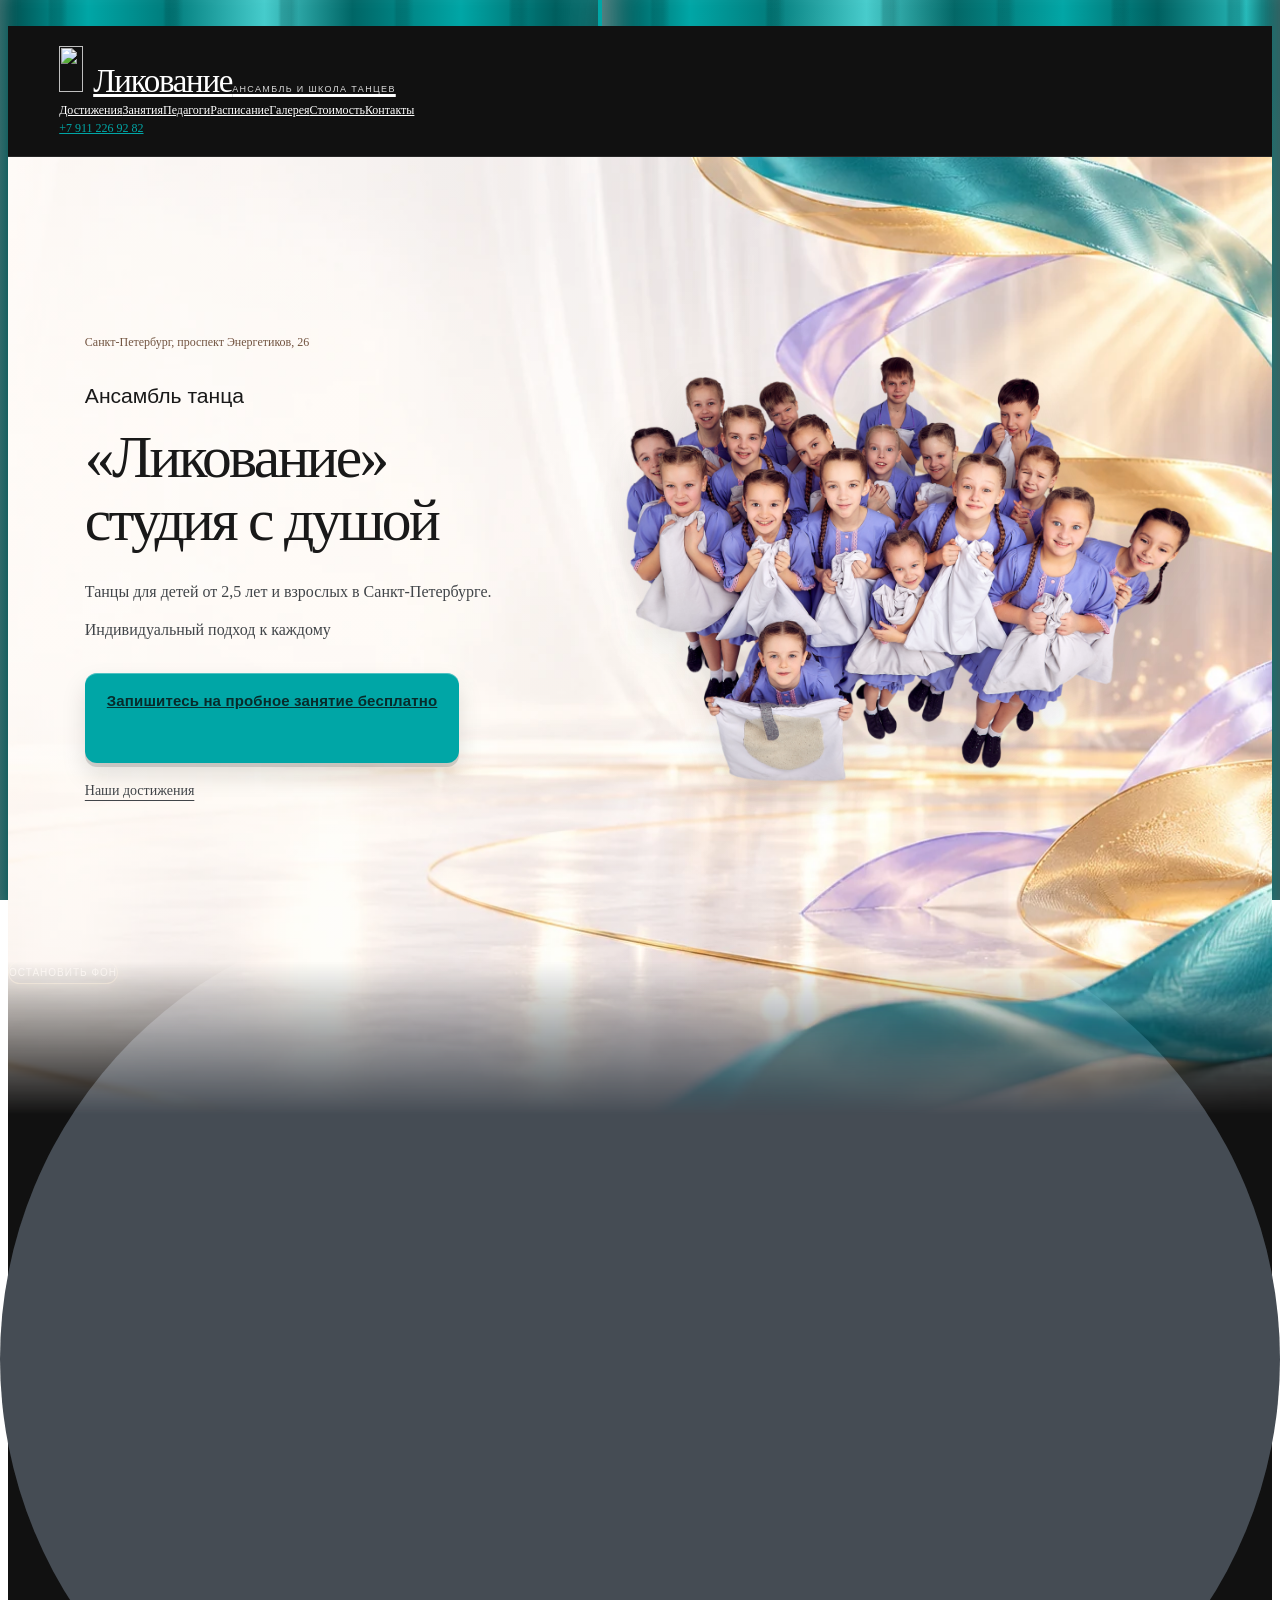
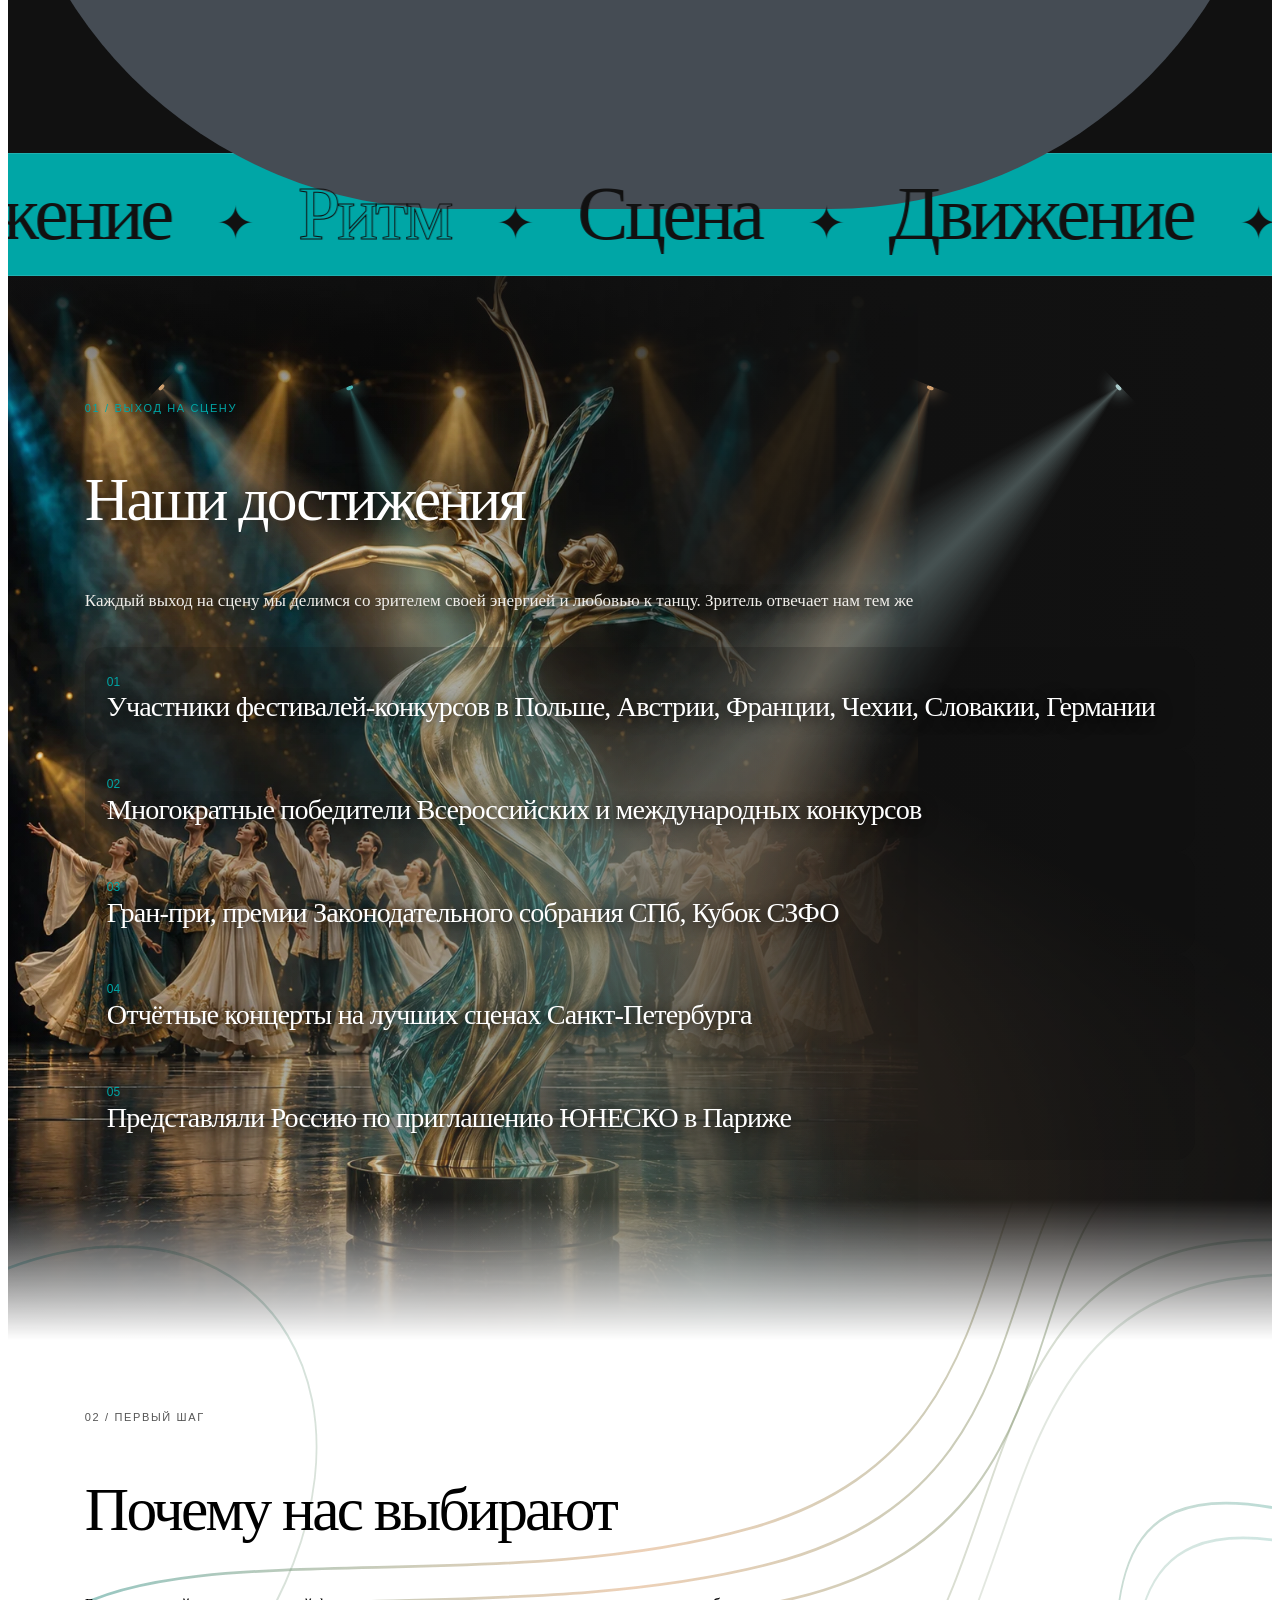
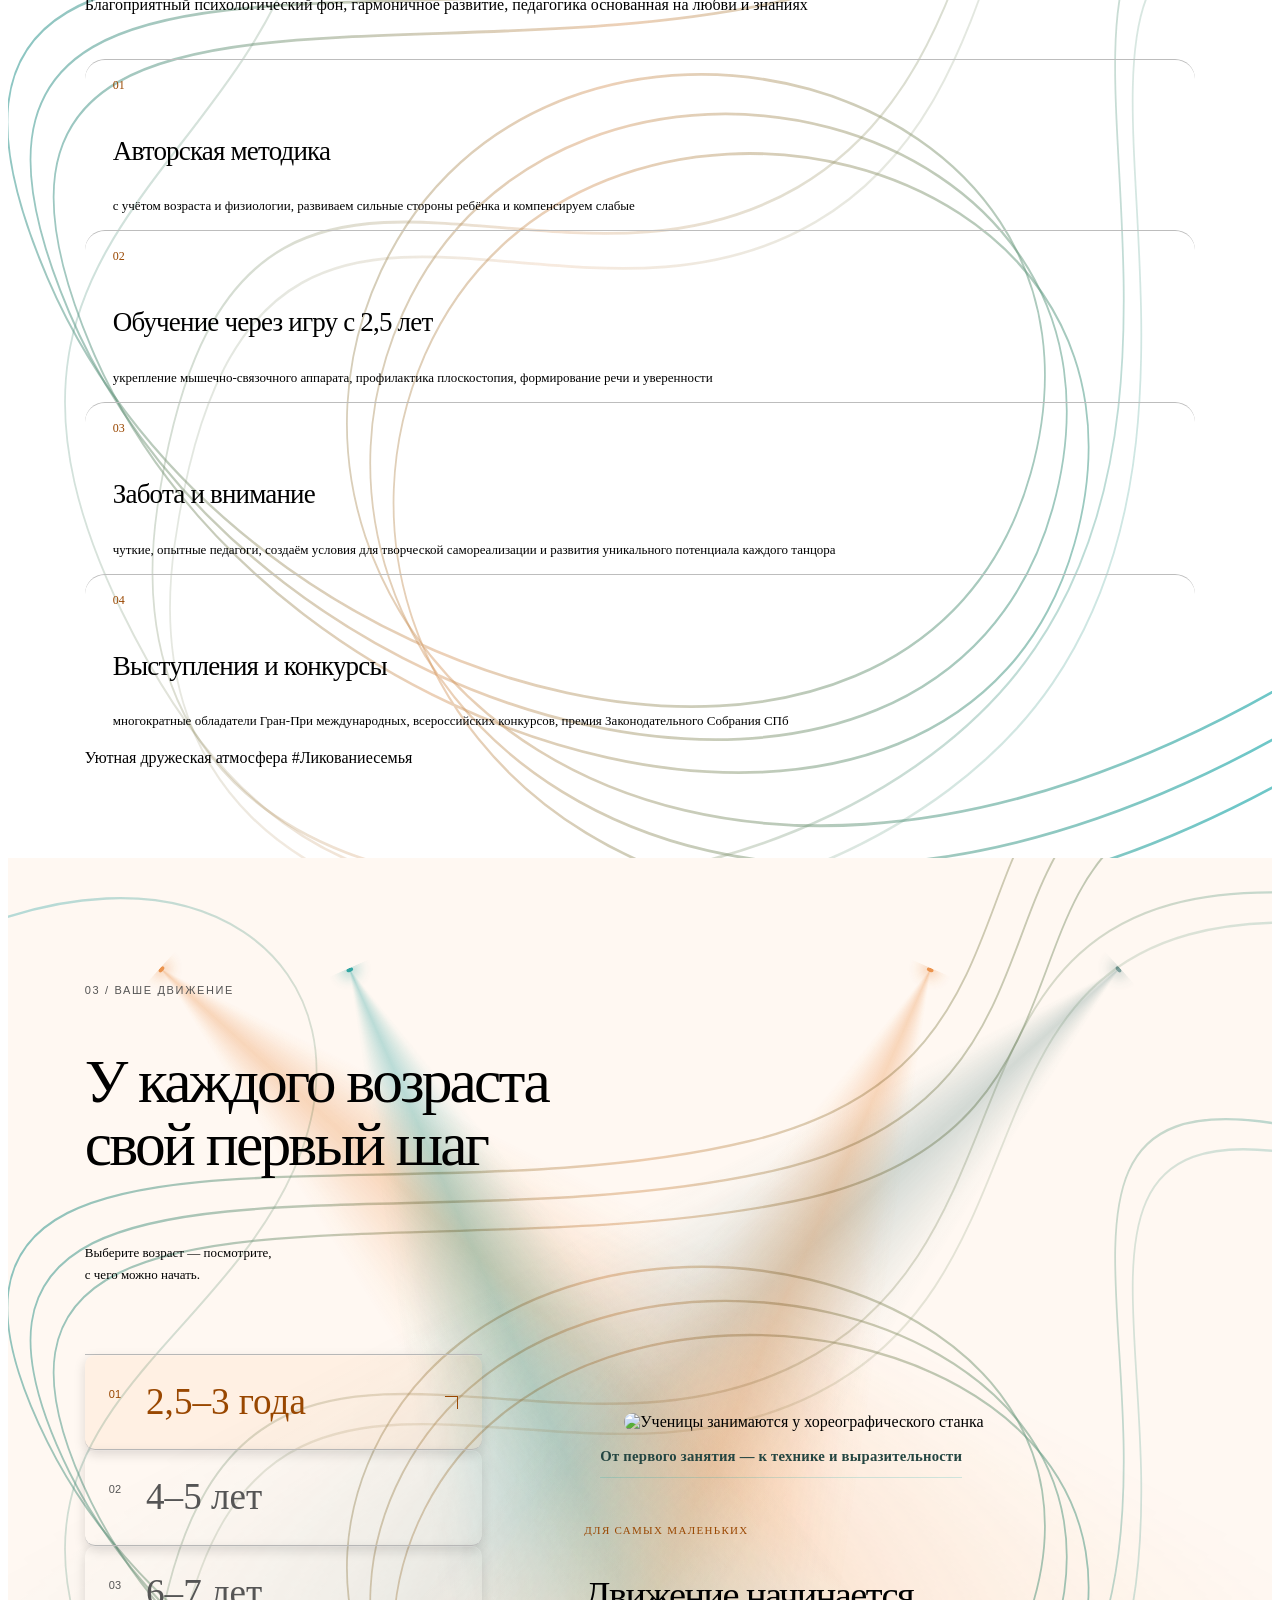
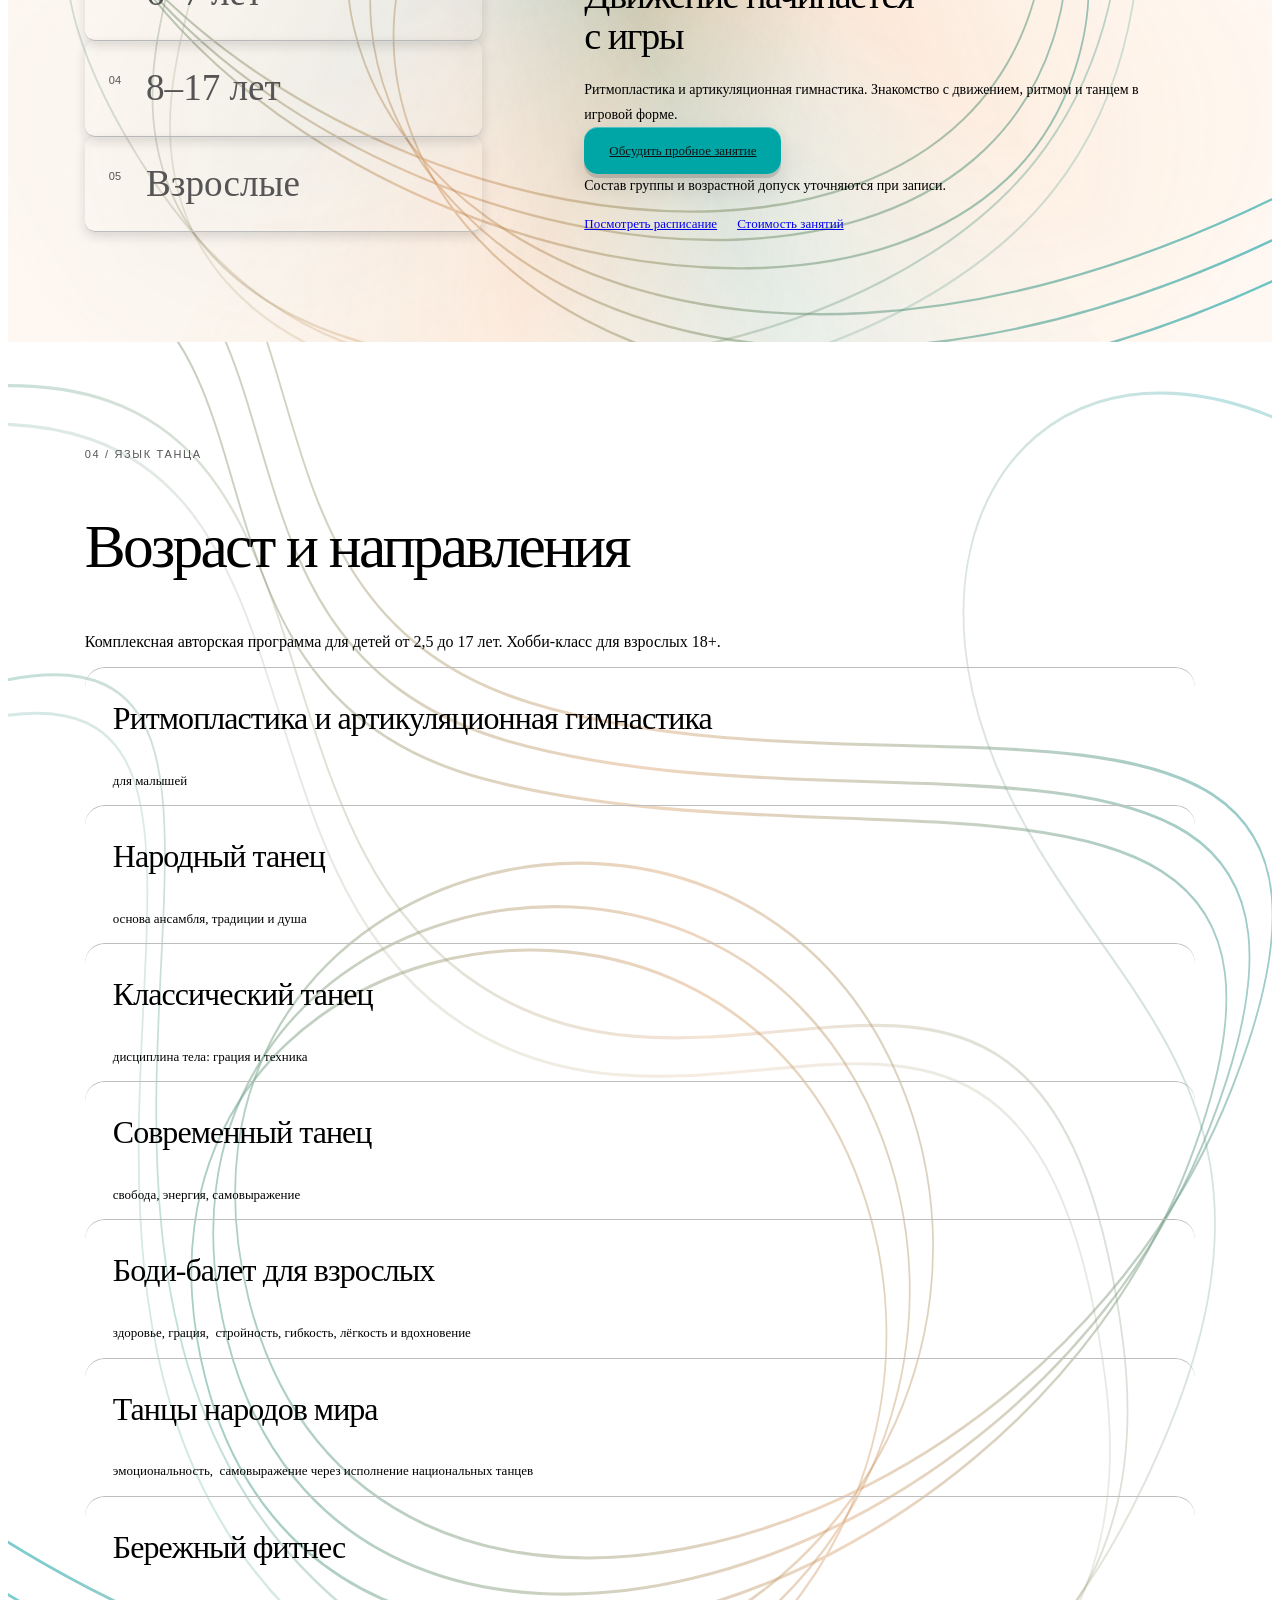
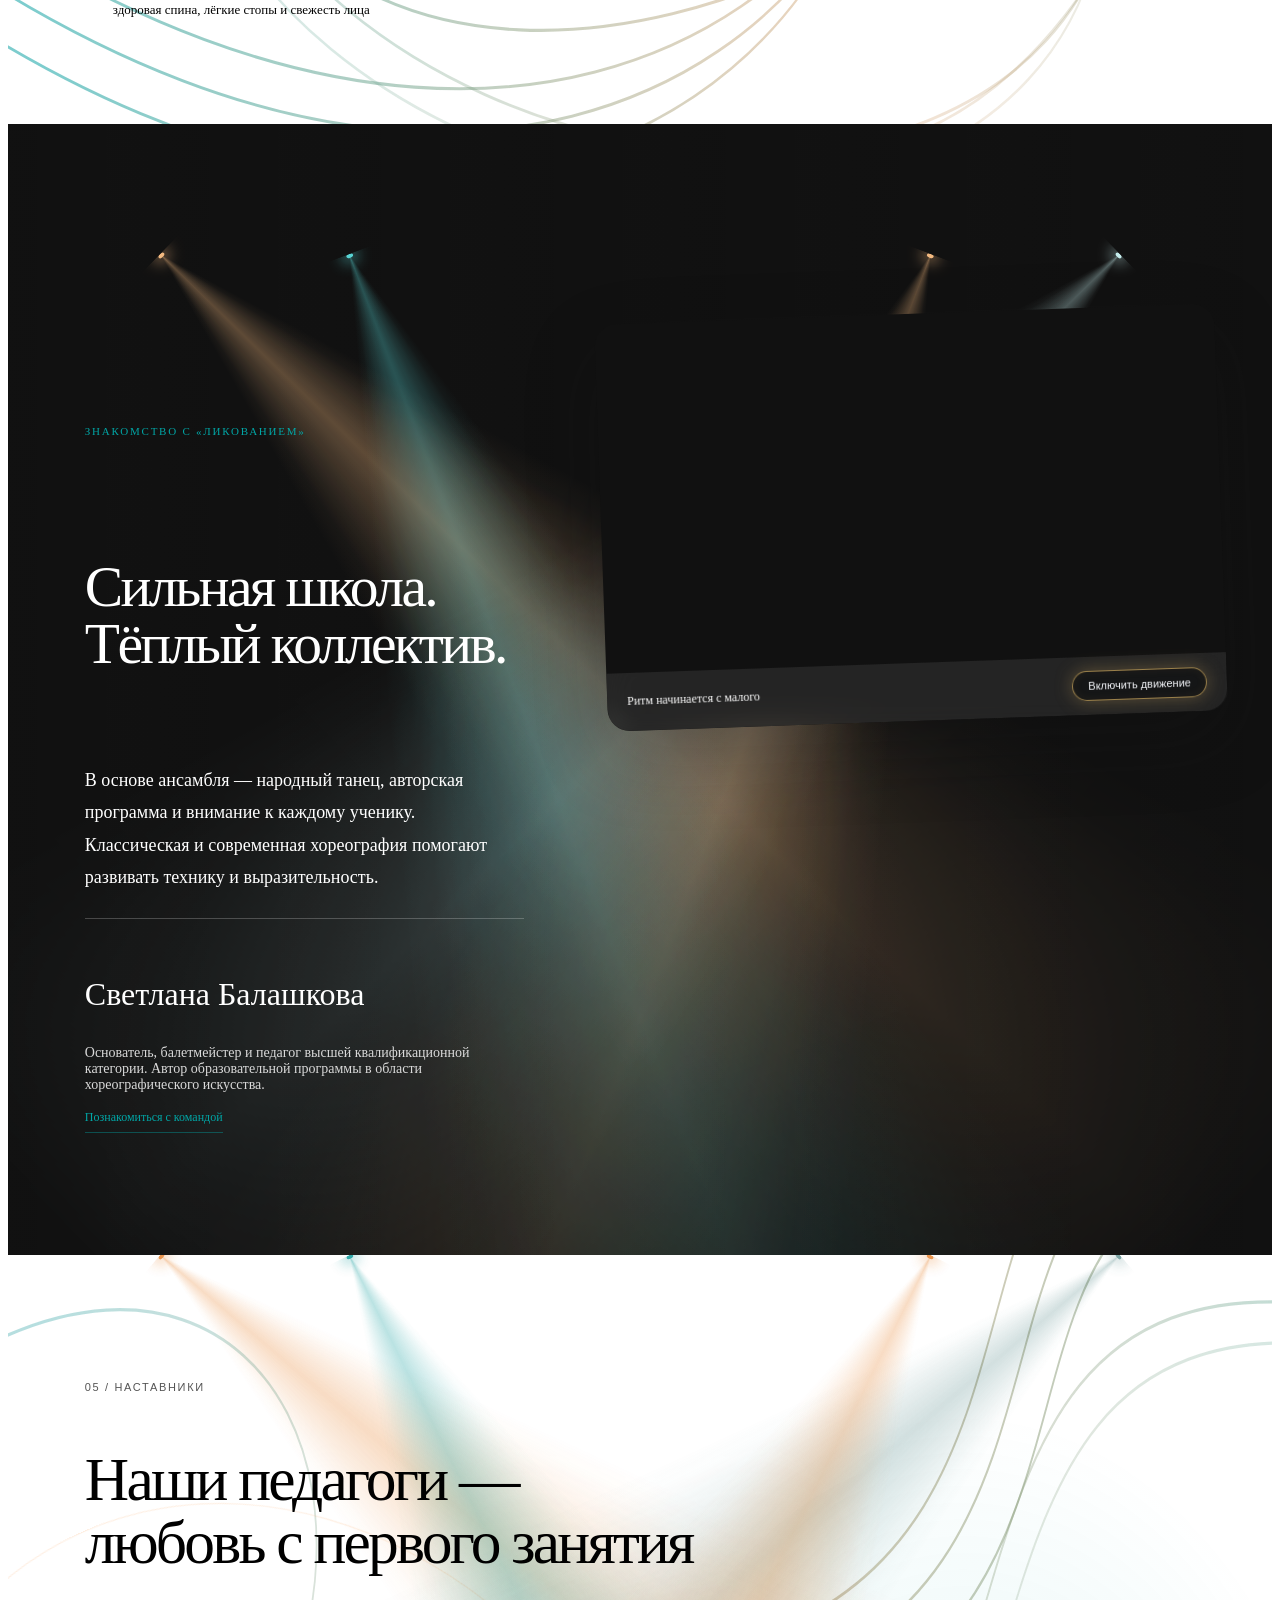
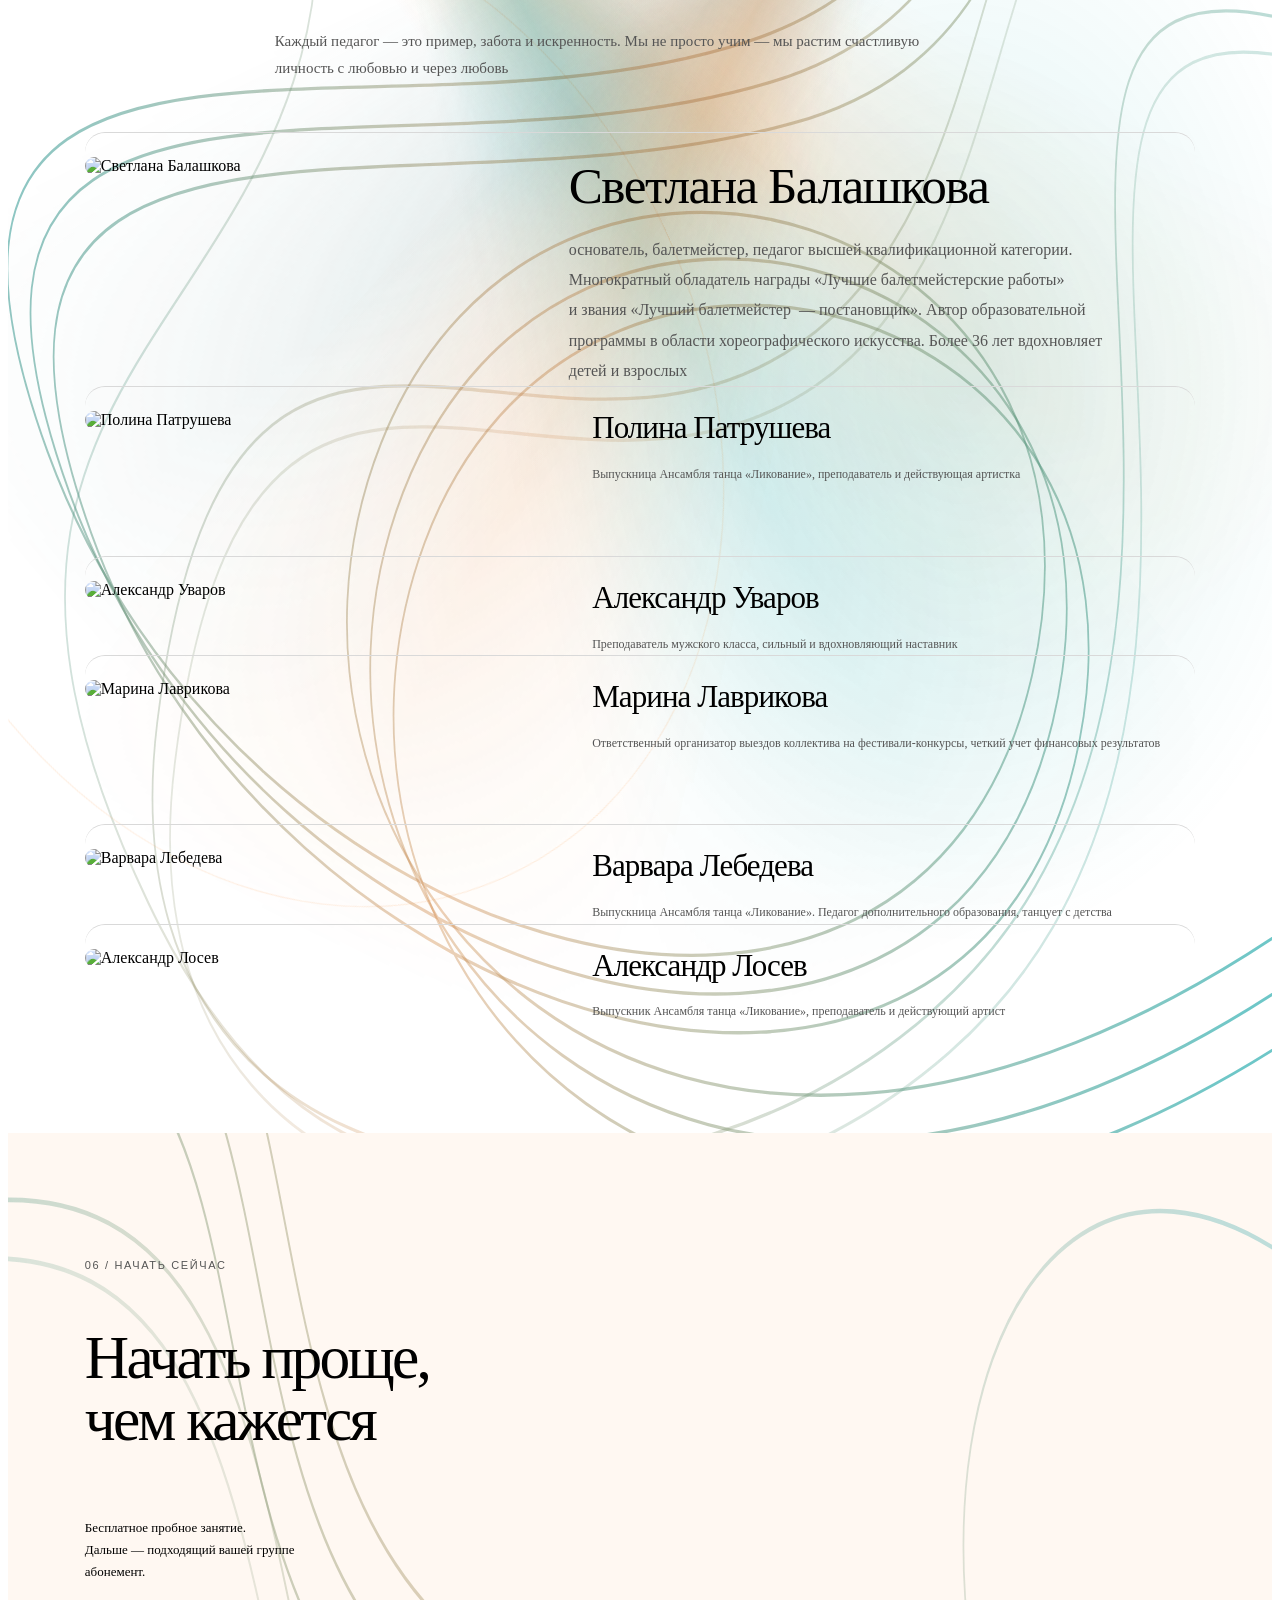
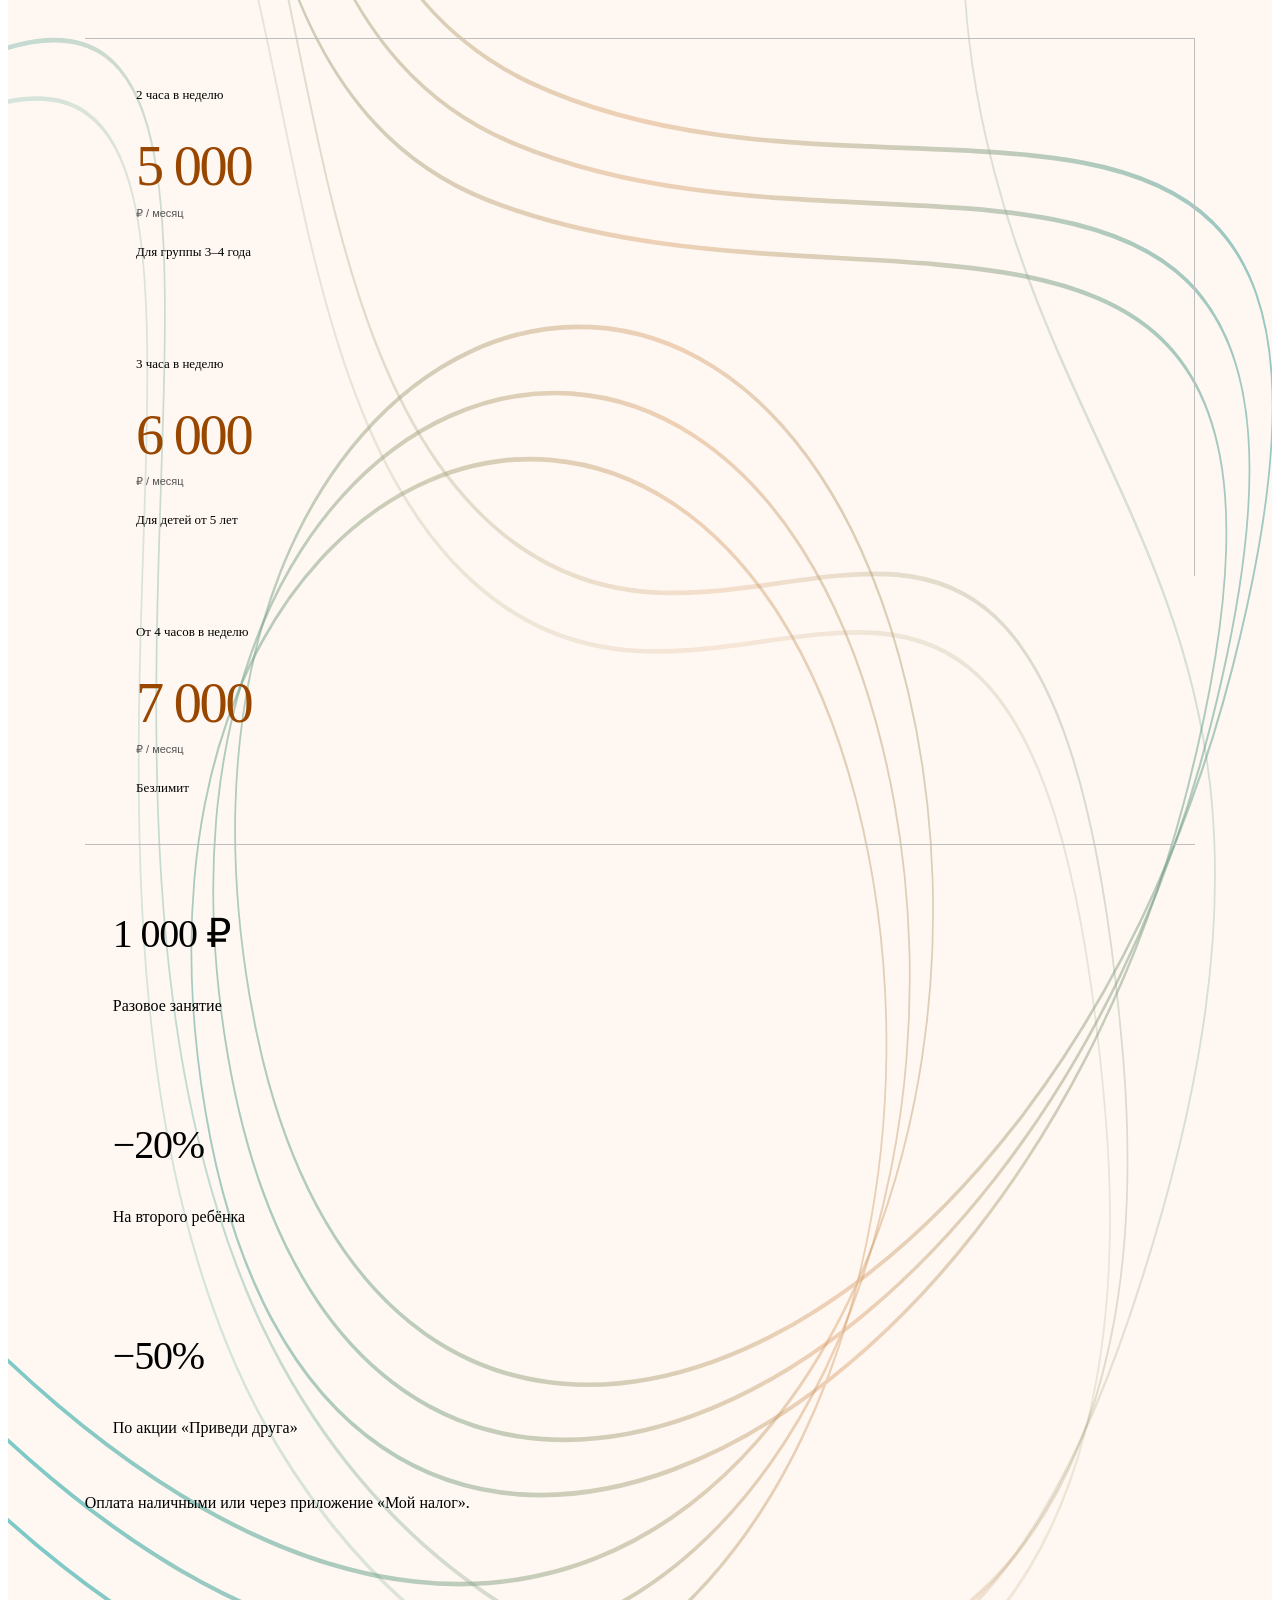
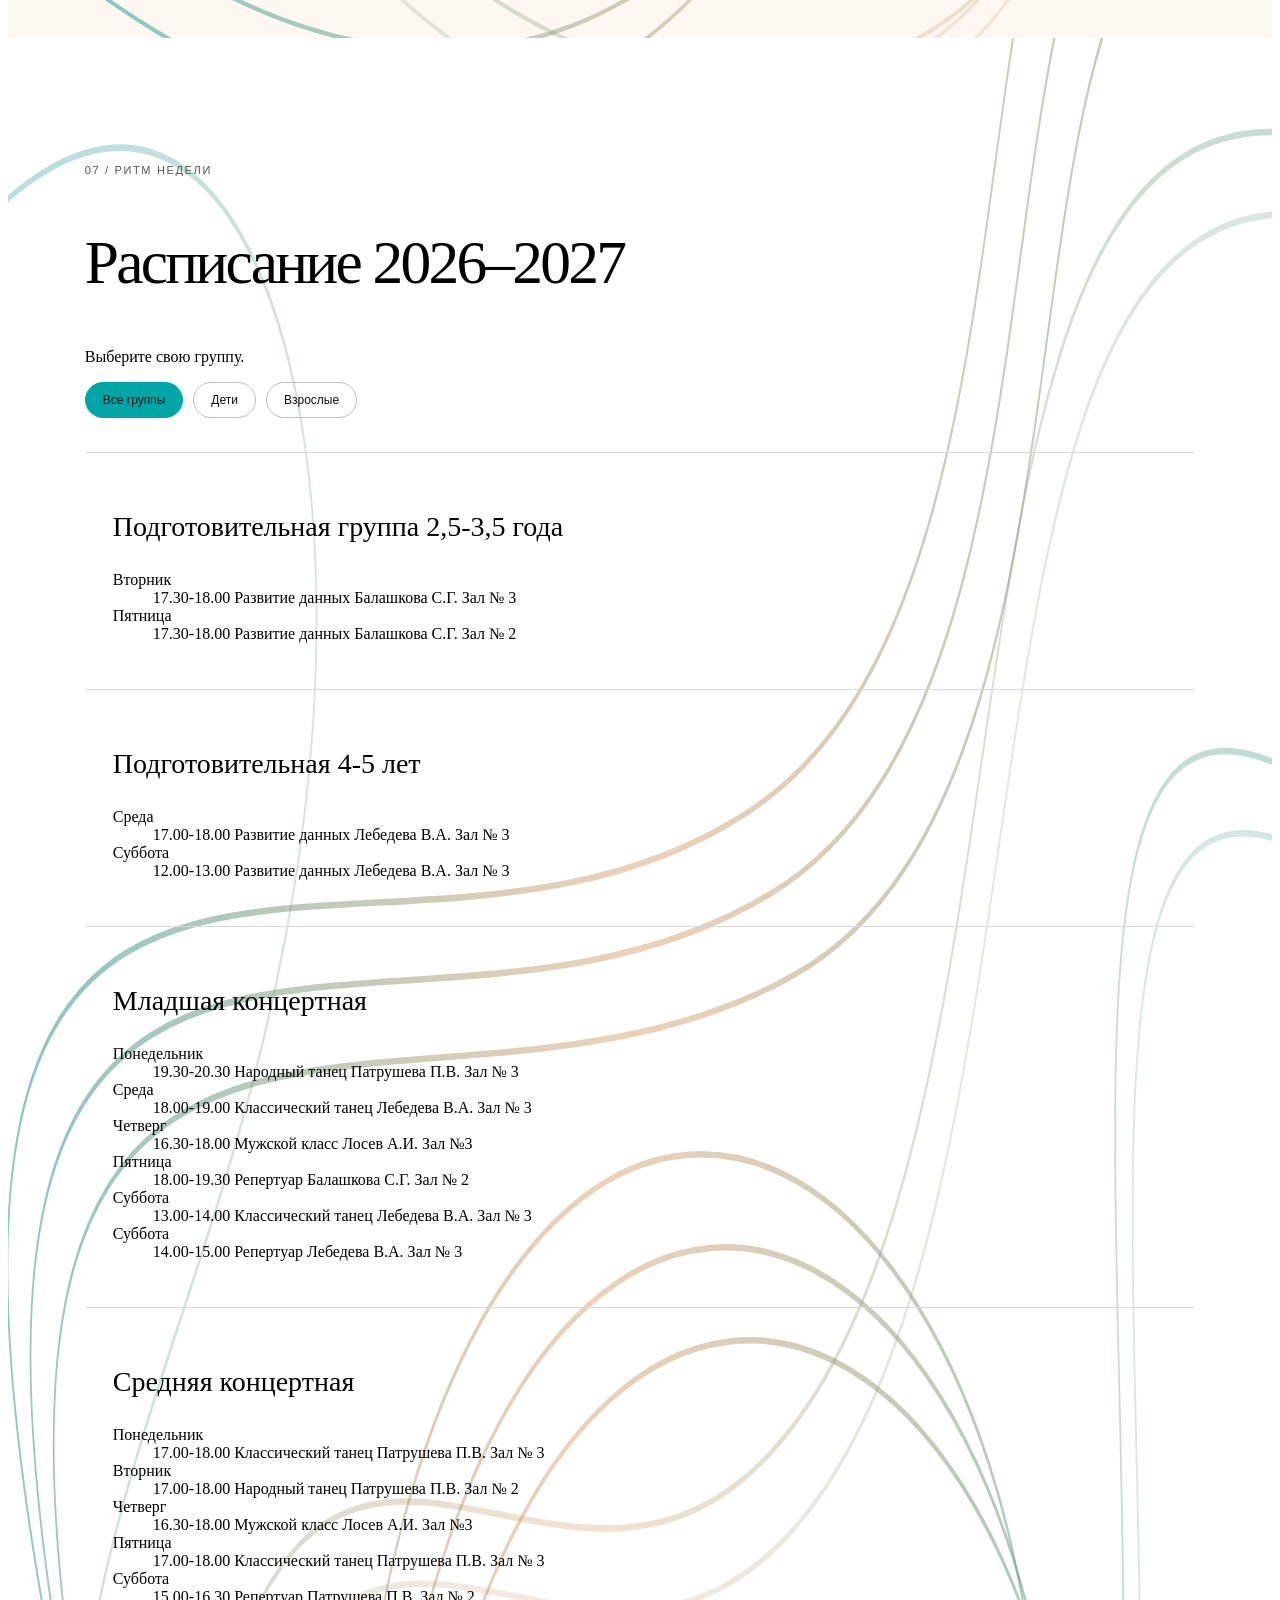
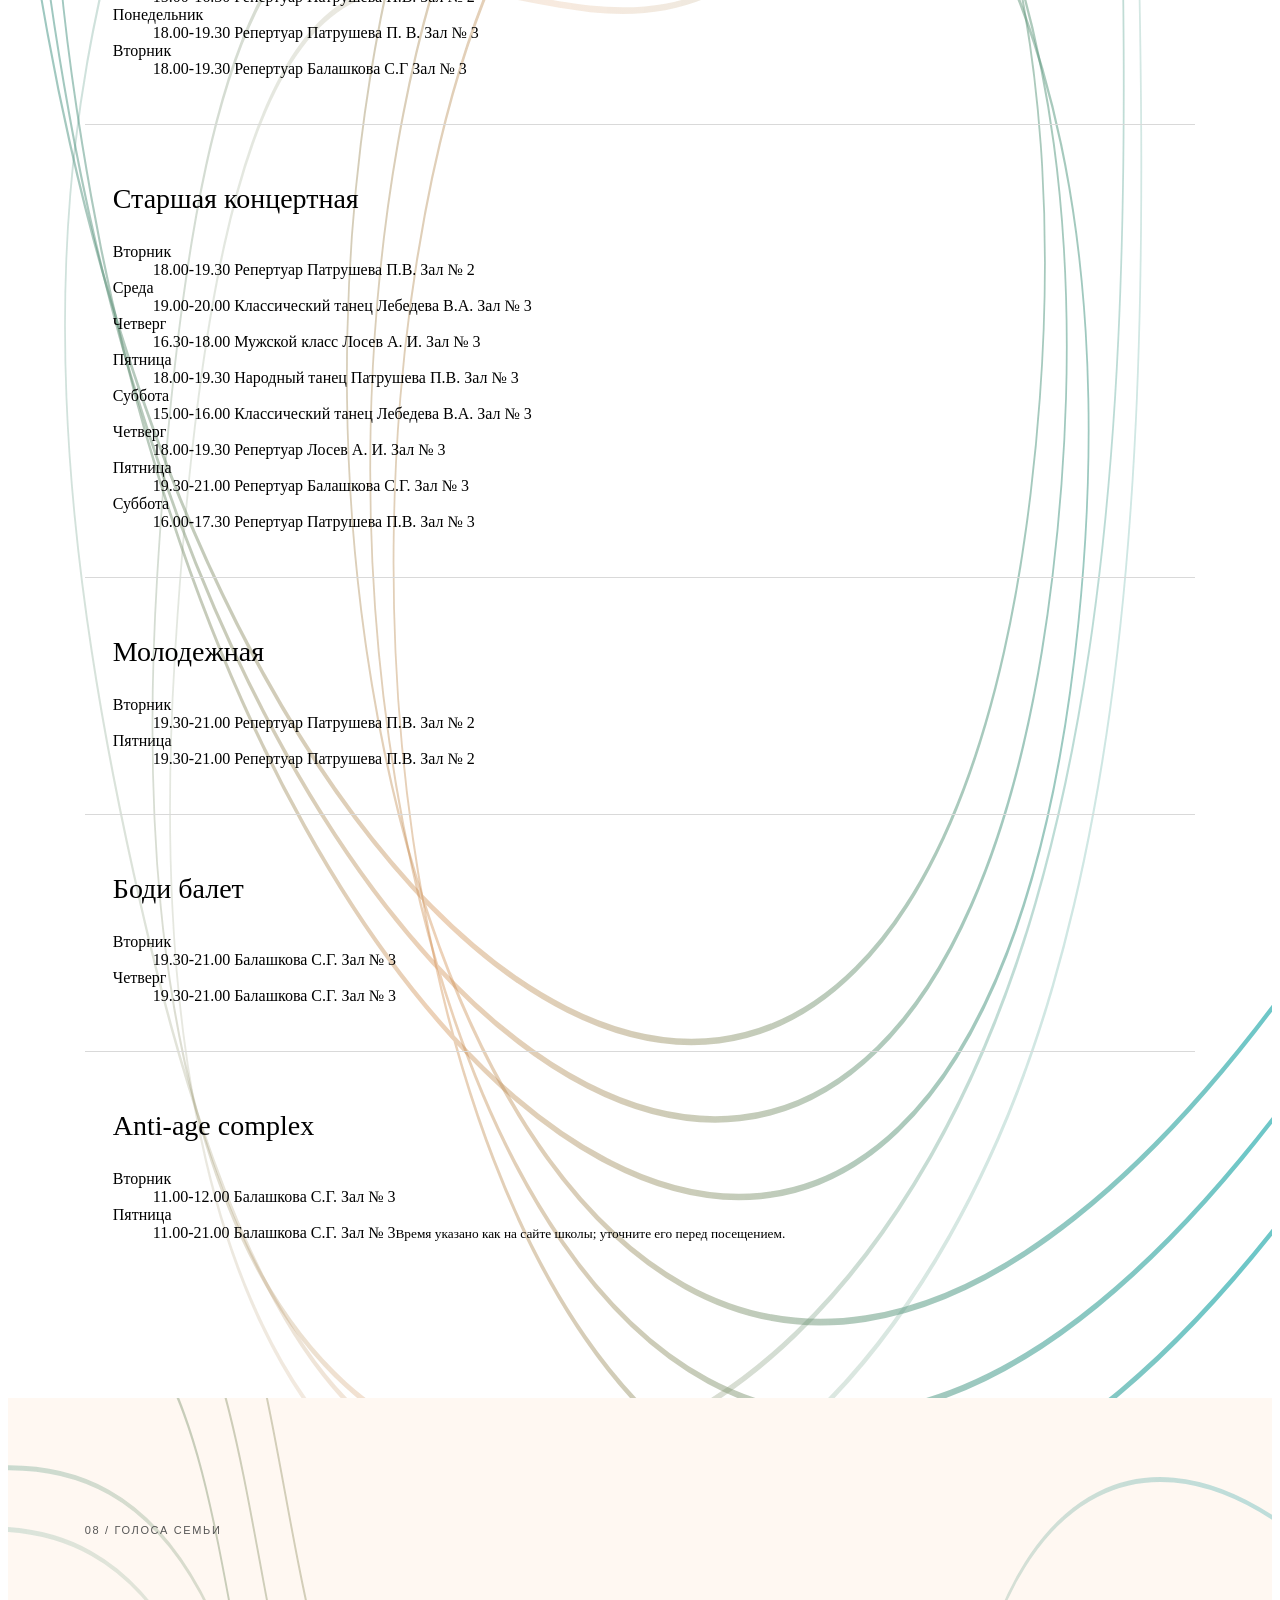
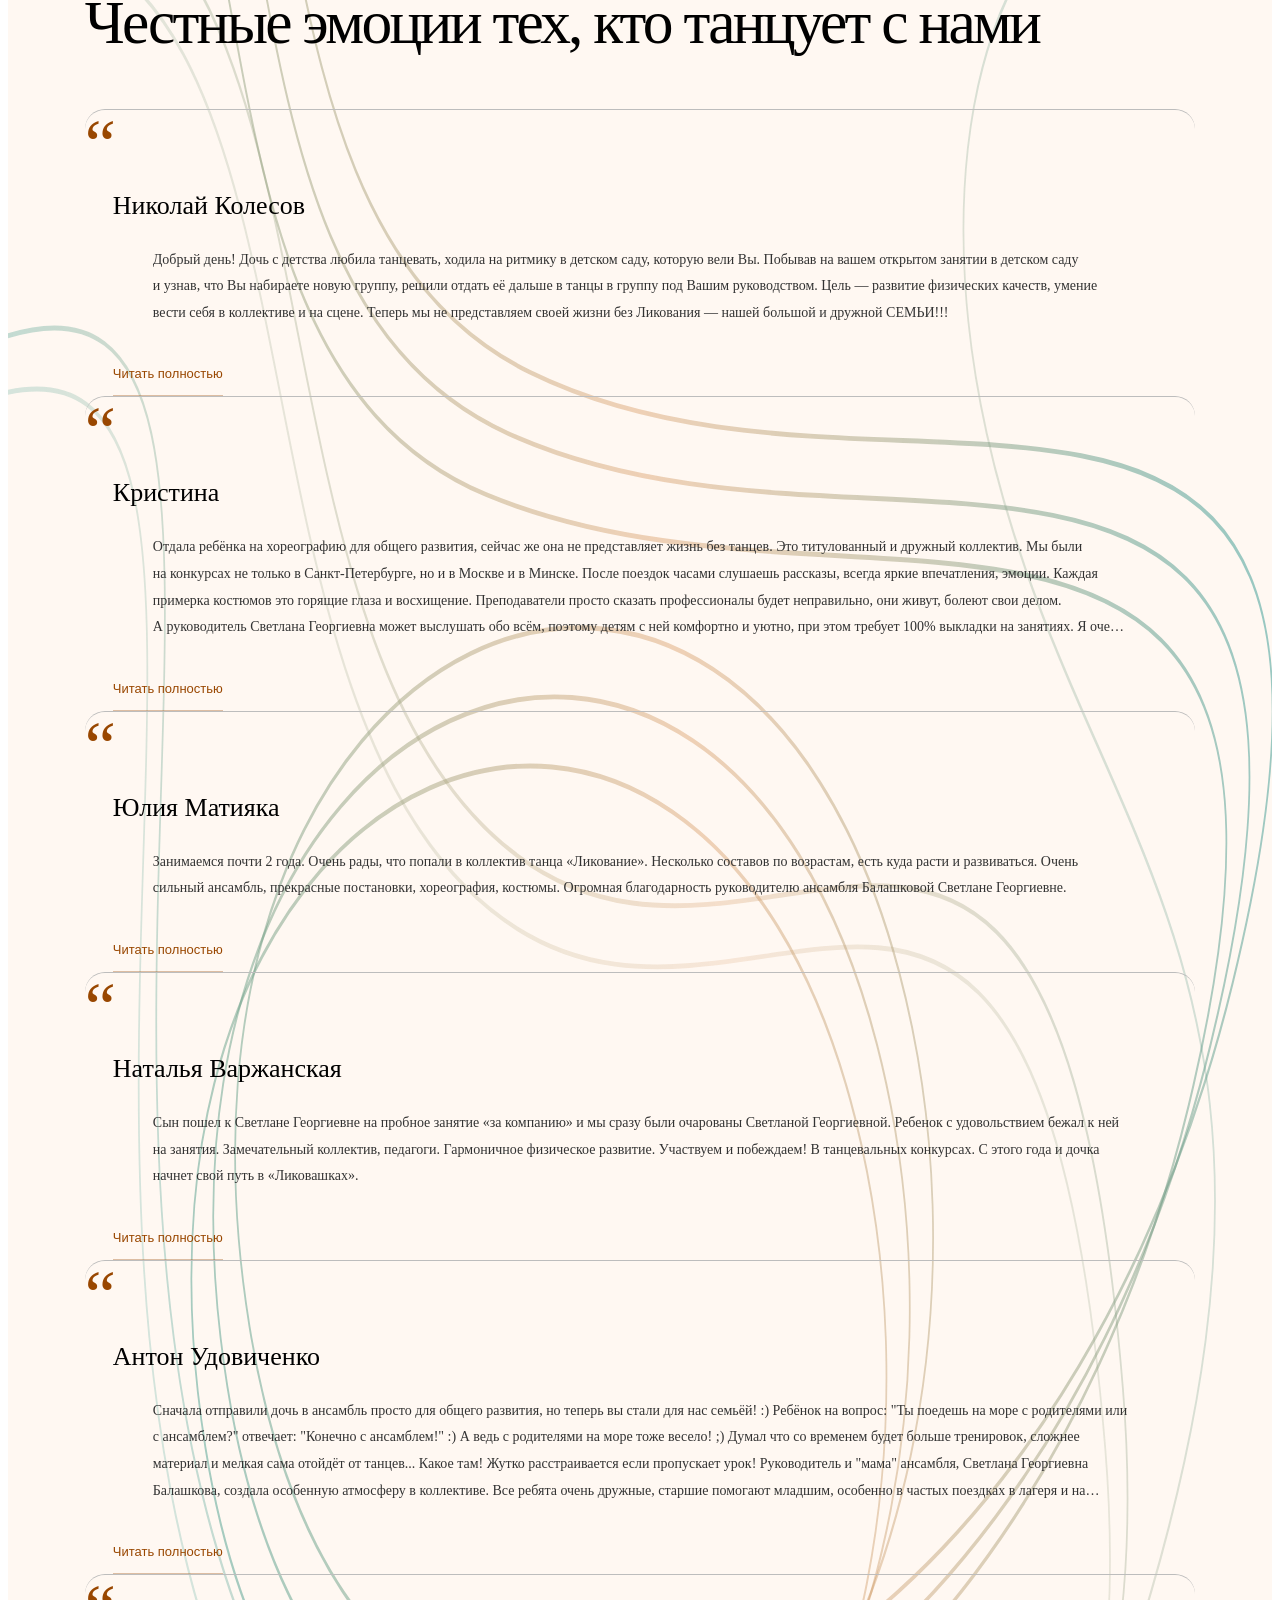
==== commit 14f2e70e: "style: blend achievements into the first-step section" ====
--- a/index.html
+++ b/index.html
@@ -1,6 +1,6 @@
 <!doctype html>
 <html lang="ru">
-<head><meta charset="utf-8"><meta name="viewport" content="width=device-width,initial-scale=1"><meta name="robots" content="noindex,nofollow"><title>Школа танцев в Красногвардейском районе СПб — Ликование</title><meta name="description" content="Танцы для детей от 2,5 лет и взрослых в Санкт-Петербурге. Ансамбль Ликование: педагоги, достижения, расписание, цены. Бесплатное пробное занятие."><link rel="stylesheet" href="design/style.css?v=00e0f66a0f6e"><link rel="icon" href="research/assets/029.svg"><meta property="og:type" content="website"><meta property="og:title" content="Школа танцев Ликование"><meta property="og:description" content="Танцы для детей и взрослых в Санкт-Петербурге. От первого движения — к большой сцене."><script type="application/ld+json">{"@context":"https://schema.org","@type":"LocalBusiness","@id":"https://likovanie-spb.ru/#organization","name":"Школа танцев «Ликование»","alternateName":["Ликование","Ансамбль танца «Ликование»"],"url":"https://likovanie-spb.ru/","description":"Школа танцев «Ликование» в Санкт-Петербурге, Красногвардейский район: занятия для детей от 2,5 лет и взрослых. Народные, классические и современные танцы, боди-балет, танцы народов мира и бережный фитнес.","logo":{"@type":"ImageObject","@id":"https://likovanie-spb.ru/#logo","url":"https://static.tildacdn.com/tild3735-6437-4538-a136-336533653531/spina.png","contentUrl":"https://static.tildacdn.com/tild3735-6437-4538-a136-336533653531/spina.png","caption":"Школа танцев «Ликование»"},"image":{"@id":"https://likovanie-spb.ru/#logo"},"telephone":"+79112269282","priceRange":"₽₽","currenciesAccepted":"RUB","paymentAccepted":"Наличные, безналичная оплата","address":{"@type":"PostalAddress","streetAddress":"проспект Энергетиков, 26","addressLocality":"Санкт-Петербург","addressRegion":"Санкт-Петербург","addressCountry":"RU"},"areaServed":[{"@type":"City","name":"Санкт-Петербург"},{"@type":"AdministrativeArea","name":"Красногвардейский район"}],"sameAs":["https://vk.com/ans.likovanie"],"contactPoint":{"@type":"ContactPoint","telephone":"+79112269282","contactType":"customer service","areaServed":"RU","availableLanguage":"ru"},"hasOfferCatalog":{"@type":"OfferCatalog","name":"Направления школы танцев «Ликование»","itemListElement":[{"@type":"Offer","name":"Танцы для детей от 2,5 лет","itemOffered":{"@type":"Service","name":"Танцевальные занятия для детей от 2,5 лет","provider":{"@id":"https://likovanie-spb.ru/#organization"}}},{"@type":"Offer","name":"Народный танец","itemOffered":{"@type":"Service","name":"Занятия народным танцем","provider":{"@id":"https://likovanie-spb.ru/#organization"}}},{"@type":"Offer","name":"Классический танец","itemOffered":{"@type":"Service","name":"Занятия классическим танцем","provider":{"@id":"https://likovanie-spb.ru/#organization"}}},{"@type":"Offer","name":"Современный танец","itemOffered":{"@type":"Service","name":"Занятия современным танцем","provider":{"@id":"https://likovanie-spb.ru/#organization"}}},{"@type":"Offer","name":"Боди-балет для взрослых","itemOffered":{"@type":"Service","name":"Занятия боди-балетом для взрослых","provider":{"@id":"https://likovanie-spb.ru/#organization"}}},{"@type":"Offer","name":"Бережный фитнес","itemOffered":{"@type":"Service","name":"Бережный фитнес","provider":{"@id":"https://likovanie-spb.ru/#organization"}}}]}}</script><script type="application/ld+json">{"@context":"https://schema.org","@graph":[{"@type":"WebSite","@id":"https://likovanie-spb.ru/#website","url":"https://likovanie-spb.ru/","name":"Школа танцев «Ликование»","alternateName":"Ликование","description":"Школа танцев в Санкт-Петербурге для детей от 2,5 лет и взрослых.","inLanguage":"ru-RU","publisher":{"@id":"https://likovanie-spb.ru/#organization"},"image":{"@id":"https://likovanie-spb.ru/#logo"}},{"@type":"WebPage","@id":"https://likovanie-spb.ru/#webpage","url":"https://likovanie-spb.ru/","name":"Школа танцев в Красногвардейском районе СПб — «Ликование»","description":"Школа танцев «Ликование» в СПб: занятия для детей от 2,5 лет и взрослых, народные, классические и современные танцы. Бесплатное пробное занятие.","inLanguage":"ru-RU","isPartOf":{"@id":"https://likovanie-spb.ru/#website"},"about":{"@id":"https://likovanie-spb.ru/#organization"},"publisher":{"@id":"https://likovanie-spb.ru/#organization"},"primaryImageOfPage":{"@id":"https://likovanie-spb.ru/#logo"}}]}</script><link rel="stylesheet" href="design/stage.css?v=00e0f66a0f6e"><link rel="stylesheet" href="design/experience.css?v=00e0f66a0f6e"><link rel="stylesheet" href="design/reference-effects.css?v=00e0f66a0f6e"></head>
+<head><meta charset="utf-8"><meta name="viewport" content="width=device-width,initial-scale=1"><meta name="robots" content="noindex,nofollow"><title>Школа танцев в Красногвардейском районе СПб — Ликование</title><meta name="description" content="Танцы для детей от 2,5 лет и взрослых в Санкт-Петербурге. Ансамбль Ликование: педагоги, достижения, расписание, цены. Бесплатное пробное занятие."><link rel="stylesheet" href="design/style.css?v=1d53e15f5a81"><link rel="icon" href="research/assets/029.svg"><meta property="og:type" content="website"><meta property="og:title" content="Школа танцев Ликование"><meta property="og:description" content="Танцы для детей и взрослых в Санкт-Петербурге. От первого движения — к большой сцене."><script type="application/ld+json">{"@context":"https://schema.org","@type":"LocalBusiness","@id":"https://likovanie-spb.ru/#organization","name":"Школа танцев «Ликование»","alternateName":["Ликование","Ансамбль танца «Ликование»"],"url":"https://likovanie-spb.ru/","description":"Школа танцев «Ликование» в Санкт-Петербурге, Красногвардейский район: занятия для детей от 2,5 лет и взрослых. Народные, классические и современные танцы, боди-балет, танцы народов мира и бережный фитнес.","logo":{"@type":"ImageObject","@id":"https://likovanie-spb.ru/#logo","url":"https://static.tildacdn.com/tild3735-6437-4538-a136-336533653531/spina.png","contentUrl":"https://static.tildacdn.com/tild3735-6437-4538-a136-336533653531/spina.png","caption":"Школа танцев «Ликование»"},"image":{"@id":"https://likovanie-spb.ru/#logo"},"telephone":"+79112269282","priceRange":"₽₽","currenciesAccepted":"RUB","paymentAccepted":"Наличные, безналичная оплата","address":{"@type":"PostalAddress","streetAddress":"проспект Энергетиков, 26","addressLocality":"Санкт-Петербург","addressRegion":"Санкт-Петербург","addressCountry":"RU"},"areaServed":[{"@type":"City","name":"Санкт-Петербург"},{"@type":"AdministrativeArea","name":"Красногвардейский район"}],"sameAs":["https://vk.com/ans.likovanie"],"contactPoint":{"@type":"ContactPoint","telephone":"+79112269282","contactType":"customer service","areaServed":"RU","availableLanguage":"ru"},"hasOfferCatalog":{"@type":"OfferCatalog","name":"Направления школы танцев «Ликование»","itemListElement":[{"@type":"Offer","name":"Танцы для детей от 2,5 лет","itemOffered":{"@type":"Service","name":"Танцевальные занятия для детей от 2,5 лет","provider":{"@id":"https://likovanie-spb.ru/#organization"}}},{"@type":"Offer","name":"Народный танец","itemOffered":{"@type":"Service","name":"Занятия народным танцем","provider":{"@id":"https://likovanie-spb.ru/#organization"}}},{"@type":"Offer","name":"Классический танец","itemOffered":{"@type":"Service","name":"Занятия классическим танцем","provider":{"@id":"https://likovanie-spb.ru/#organization"}}},{"@type":"Offer","name":"Современный танец","itemOffered":{"@type":"Service","name":"Занятия современным танцем","provider":{"@id":"https://likovanie-spb.ru/#organization"}}},{"@type":"Offer","name":"Боди-балет для взрослых","itemOffered":{"@type":"Service","name":"Занятия боди-балетом для взрослых","provider":{"@id":"https://likovanie-spb.ru/#organization"}}},{"@type":"Offer","name":"Бережный фитнес","itemOffered":{"@type":"Service","name":"Бережный фитнес","provider":{"@id":"https://likovanie-spb.ru/#organization"}}}]}}</script><script type="application/ld+json">{"@context":"https://schema.org","@graph":[{"@type":"WebSite","@id":"https://likovanie-spb.ru/#website","url":"https://likovanie-spb.ru/","name":"Школа танцев «Ликование»","alternateName":"Ликование","description":"Школа танцев в Санкт-Петербурге для детей от 2,5 лет и взрослых.","inLanguage":"ru-RU","publisher":{"@id":"https://likovanie-spb.ru/#organization"},"image":{"@id":"https://likovanie-spb.ru/#logo"}},{"@type":"WebPage","@id":"https://likovanie-spb.ru/#webpage","url":"https://likovanie-spb.ru/","name":"Школа танцев в Красногвардейском районе СПб — «Ликование»","description":"Школа танцев «Ликование» в СПб: занятия для детей от 2,5 лет и взрослых, народные, классические и современные танцы. Бесплатное пробное занятие.","inLanguage":"ru-RU","isPartOf":{"@id":"https://likovanie-spb.ru/#website"},"about":{"@id":"https://likovanie-spb.ru/#organization"},"publisher":{"@id":"https://likovanie-spb.ru/#organization"},"primaryImageOfPage":{"@id":"https://likovanie-spb.ru/#logo"}}]}</script><link rel="stylesheet" href="design/stage.css?v=1d53e15f5a81"><link rel="stylesheet" href="design/experience.css?v=1d53e15f5a81"><link rel="stylesheet" href="design/reference-effects.css?v=1d53e15f5a81"></head>
 <body class="stage-home">
 <a class="skip" href="#main">Перейти к содержимому</a>
 
@@ -15,6 +15,6 @@
 <section class="section transferred" id="directions"><div class="section-head" data-act="04 / Язык танца"><h2>Возраст и направления</h2></div><p>Комплексная авторская программа для детей от 2,5 до 17 лет. Хобби-класс для взрослых 18+.</p><div class="direction-grid"><article><h3>Ритмопластика и артикуляционная гимнастика</h3><p>для малышей</p></article><article><h3>Народный танец</h3><p>основа ансамбля, традиции и душа</p></article><article><h3>Классический танец</h3><p>дисциплина тела: грация и техника</p></article><article><h3>Современный танец</h3><p>свобода, энергия, самовыражение</p></article><article><h3>Боди-балет для взрослых</h3><p>здоровье, грация,  стройность, гибкость, лёгкость и вдохновение</p></article><article><h3>Танцы народов мира</h3><p>эмоциональность,  самовыражение через исполнение национальных танцев</p></article><article><h3>Бережный фитнес</h3><p>здоровая спина, лёгкие стопы и свежесть лица</p></article></div></section><section class="school section" id="school"><p class="school-note">Знакомство с «Ликованием»</p><h2>Сильная школа.<br>Тёплый коллектив.</h2><div class="school-columns"><p>В основе ансамбля — народный танец, авторская программа и внимание к каждому ученику. Классическая и современная хореография помогают развивать технику и выразительность.</p><div><h3>Светлана Балашкова</h3><p>Основатель, балетмейстер и педагог высшей квалификационной категории. Автор образовательной программы в области хореографического искусства.</p><a href="#teachers">Познакомиться с командой</a></div></div><figure class="living-frame"><video muted loop playsinline preload="none" aria-hidden="true" poster="research/assets/living-frame.jpg" data-src="research/videos/living-frame.mp4"></video><figcaption><span>Ритм начинается с малого</span><button class="living-toggle" type="button" hidden aria-pressed="false">Пауза</button></figcaption></figure></section>
 <section class="section transferred" id="teachers"><div class="section-head" data-act="05 / Наставники"><h2>Наши педагоги — любовь с первого занятия</h2></div><p>Каждый педагог — это пример, забота и искренность. Мы не просто учим — мы растим счастливую личность с любовью и через любовь </p><div class="teacher-grid"><article><picture><source type="image/webp" srcset="research/assets/038.webp"><img loading="lazy" src="research/assets/038.jpg" alt="Светлана Балашкова"></picture><h3>Светлана Балашкова</h3><p>основатель, балетмейстер, педагог высшей квалификационной категории. Многократный обладатель награды «Лучшие балетмейстерские работы» и звания «Лучший балетмейстер  — постановщик». Автор образовательной программы в области хореографического искусства. Более 36 лет вдохновляет детей и взрослых</p></article><article><picture><source type="image/webp" srcset="research/assets/013.webp"><img loading="lazy" src="research/assets/013.jpg" alt="Полина Патрушева"></picture><h3>Полина Патрушева</h3><p>Выпускница Ансамбля танца «Ликование», преподаватель и действующая артистка</p></article><article><picture><source type="image/webp" srcset="research/assets/044.webp"><img loading="lazy" src="research/assets/044.jpg" alt="Александр Уваров"></picture><h3>Александр Уваров</h3><p>Преподаватель мужского класса, сильный и вдохновляющий наставник</p></article><article><picture><source type="image/webp" srcset="research/assets/007.webp"><img loading="lazy" src="research/assets/007.jpg" alt="Марина Лаврикова"></picture><h3>Марина Лаврикова</h3><p>Ответственный организатор выездов коллектива на фестивали-конкурсы, четкий учет финансовых результатов</p></article><article><picture><source type="image/webp" srcset="research/assets/084.webp"><img loading="lazy" src="research/assets/084.jpg" alt="Варвара Лебедева"></picture><h3>Варвара Лебедева</h3><p>Выпускница Ансамбля танца «Ликование». Педагог дополнительного образования, танцует с детства</p></article><article><picture><source type="image/webp" srcset="research/assets/079.webp"><img loading="lazy" src="research/assets/079.jpg" alt="Александр Лосев"></picture><h3>Александр Лосев</h3><p>Выпускник Ансамбля танца «Ликование», преподаватель и действующий артист</p></article></div></section><section class="prices section" id="prices"><div class="section-head" data-act="06 / Начать сейчас"><h2>Начать проще,<br>чем кажется</h2><p>Бесплатное пробное занятие.<br>Дальше — подходящий вашей группе абонемент.</p></div><div class="price-grid"><article><p>2 часа в неделю</p><h3>5 000 <span>₽ / месяц</span></h3><p>Для группы 3–4 года</p></article><article><p>3 часа в неделю</p><h3>6 000 <span>₽ / месяц</span></h3><p>Для детей от 5 лет</p></article><article><p>От 4 часов в неделю</p><h3>7 000 <span>₽ / месяц</span></h3><p>Безлимит</p></article></div><div class="offer-grid"><article><h3>1 000 ₽</h3><p>Разовое занятие</p></article><article><h3>−20%</h3><p>На второго ребёнка</p></article><article><h3>−50%</h3><p>По акции «Приведи друга»</p></article></div><p>Оплата наличными или через приложение «Мой налог».</p></section>
 <section class="section transferred" id="schedule"><div class="section-head" data-act="07 / Ритм недели"><h2>Расписание 2026–2027</h2></div><p>Выберите свою группу.</p><div class="schedule-filters" role="group" aria-label="Фильтр расписания"><button type="button" data-schedule-filter="all" aria-pressed="true">Все группы</button><button type="button" data-schedule-filter="children" aria-pressed="false">Дети</button><button type="button" data-schedule-filter="adults" aria-pressed="false">Взрослые</button></div><div class="schedule-grid"><article data-schedule-group="children"><h3>Подготовительная группа 2,5-3,5 года</h3><dl><div><dt>Вторник</dt><dd>17.30-18.00 Развитие данных Балашкова С.Г. Зал № 3</dd></div><div><dt>Пятница</dt><dd>17.30-18.00 Развитие данных Балашкова С.Г. Зал № 2</dd></div></dl></article><article data-schedule-group="children"><h3>Подготовительная 4-5 лет</h3><dl><div><dt>Среда</dt><dd>17.00-18.00 Развитие данных Лебедева В.А. Зал № 3</dd></div><div><dt>Суббота</dt><dd>12.00-13.00 Развитие данных Лебедева В.А. Зал № 3</dd></div></dl></article><article data-schedule-group="children"><h3>Младшая концертная</h3><dl><div><dt>Понедельник</dt><dd>19.30-20.30 Народный танец Патрушева П.В. Зал № 3</dd></div><div><dt>Среда</dt><dd>18.00-19.00 Классический танец Лебедева В.А. Зал № 3</dd></div><div><dt>Четверг</dt><dd>16.30-18.00 Мужской класс Лосев А.И. Зал №3</dd></div><div><dt>Пятница</dt><dd>18.00-19.30 Репертуар Балашкова С.Г. Зал № 2</dd></div><div><dt>Суббота</dt><dd>13.00-14.00 Классический танец Лебедева В.А. Зал № 3</dd></div><div><dt>Суббота</dt><dd>14.00-15.00 Репертуар Лебедева В.А. Зал № 3</dd></div></dl></article><article data-schedule-group="children"><h3>Средняя концертная</h3><dl><div><dt>Понедельник</dt><dd>17.00-18.00 Классический танец Патрушева П.В. Зал № 3</dd></div><div><dt>Вторник</dt><dd>17.00-18.00 Народный танец Патрушева П.В. Зал № 2</dd></div><div><dt>Четверг</dt><dd>16.30-18.00 Мужской класс Лосев А.И. Зал №3</dd></div><div><dt>Пятница</dt><dd>17.00-18.00 Классический танец Патрушева П.В. Зал № 3</dd></div><div><dt>Суббота</dt><dd>15.00-16.30 Репертуар Патрушева П.В. Зал № 2</dd></div><div><dt>Понедельник</dt><dd>18.00-19.30 Репертуар Патрушева П. В. Зал № 3</dd></div><div><dt>Вторник</dt><dd>18.00-19.30 Репертуар Балашкова С.Г Зал № 3</dd></div></dl></article><article data-schedule-group="children"><h3>Старшая концертная</h3><dl><div><dt>Вторник</dt><dd>18.00-19.30 Репертуар Патрушева П.В. Зал № 2</dd></div><div><dt>Среда</dt><dd>19.00-20.00 Классический танец Лебедева В.А. Зал № 3</dd></div><div><dt>Четверг</dt><dd>16.30-18.00 Мужской класс Лосев А. И. Зал № 3</dd></div><div><dt>Пятница</dt><dd>18.00-19.30 Народный танец Патрушева П.В. Зал № 3</dd></div><div><dt>Суббота</dt><dd>15.00-16.00 Классический танец Лебедева В.А. Зал № 3</dd></div><div><dt>Четверг</dt><dd>18.00-19.30 Репертуар Лосев А. И. Зал № 3</dd></div><div><dt>Пятница</dt><dd>19.30-21.00 Репертуар Балашкова С.Г. Зал № 3</dd></div><div><dt>Суббота</dt><dd>16.00-17.30 Репертуар Патрушева П.В. Зал № 3</dd></div></dl></article><article data-schedule-group="adults"><h3>Молодежная</h3><dl><div><dt>Вторник</dt><dd>19.30-21.00 Репертуар Патрушева П.В. Зал № 2</dd></div><div><dt>Пятница</dt><dd>19.30-21.00 Репертуар Патрушева П.В. Зал № 2</dd></div></dl></article><article data-schedule-group="adults"><h3>Боди балет</h3><dl><div><dt>Вторник</dt><dd>19.30-21.00 Балашкова С.Г. Зал № 3</dd></div><div><dt>Четверг</dt><dd>19.30-21.00 Балашкова С.Г. Зал № 3</dd></div></dl></article><article data-schedule-group="adults"><h3>Anti-age complex</h3><dl><div><dt>Вторник</dt><dd>11.00-12.00 Балашкова С.Г. Зал № 3</dd></div><div><dt>Пятница</dt><dd>11.00-21.00 Балашкова С.Г. Зал № 3<small>Время указано как на сайте школы; уточните его перед посещением.</small></dd></div></dl></article></div></section><section class="section transferred" id="reviews"><div class="section-head" data-act="08 / Голоса семьи"><h2>Честные эмоции тех, кто танцует с нами</h2></div><div class="review-grid"><article><h3>Николай Колесов</h3><blockquote>Добрый день! Дочь с детства любила танцевать, ходила на ритмику в детском саду, которую вели Вы. Побывав на вашем открытом занятии в детском саду и узнав, что Вы набираете новую группу, решили отдать её дальше в танцы в группу под Вашим руководством. Цель — развитие физических качеств, умение вести себя в коллективе и на сцене. Теперь мы не представляем своей жизни без Ликования — нашей большой и дружной СЕМЬИ!!!</blockquote></article><article><h3>Кристина</h3><blockquote>Отдала ребёнка на хореографию для общего развития, сейчас же она не представляет жизнь без танцев. Это титулованный и дружный коллектив. Мы были на конкурсах не только в Санкт-Петербурге, но и в Москве и в Минске. После поездок часами слушаешь рассказы, всегда яркие впечатления, эмоции. Каждая примерка костюмов это горящие глаза и восхищение. Преподаватели просто сказать профессионалы будет неправильно, они живут, болеют свои делом. А руководитель Светлана Георгиевна может выслушать обо всём, поэтому детям с ней комфортно и уютно, при этом требует 100% выкладки на занятиях. Я очень довольна тем, что мой ребёнок здесь занимается и ей это нравится</blockquote></article><article><h3>Юлия Матияка</h3><blockquote>Занимаемся почти 2 года. Очень рады, что попали в коллектив танца «Ликование». Несколько составов по возрастам, есть куда расти и развиваться. Очень сильный ансамбль, прекрасные постановки, хореография, костюмы. Огромная благодарность руководителю ансамбля Балашковой Светлане Георгиевне.</blockquote></article><article><h3>Наталья Варжанская</h3><blockquote>Сын пошел к Светлане Георгиевне на пробное занятие «за компанию» и мы сразу были очарованы Светланой Георгиевной. Ребенок с удовольствием бежал к ней на занятия. Замечательный коллектив, педагоги. Гармоничное физическое развитие. Участвуем и побеждаем! В танцевальных конкурсах. С этого года и дочка начнет свой путь в «Ликовашках».</blockquote></article><article><h3>Антон Удовиченко</h3><blockquote>Сначала отправили дочь в ансамбль просто для общего развития, но теперь вы стали для нас семьёй! :) Ребёнок на вопрос: &quot;Ты поедешь на море с родителями или с ансамблем?&quot; отвечает: &quot;Конечно с ансамблем!&quot; :) А ведь с родителями на море тоже весело! ;) Думал что со временем будет больше тренировок, сложнее материал и мелкая сама отойдёт от танцев... Какое там! Жутко расстраивается если пропускает урок! Руководитель и &quot;мама&quot; ансамбля, Светлана Георгиевна Балашкова, создала особенную атмосферу в коллективе. Все ребята очень дружные, старшие помогают младшим, особенно в частых поездках в лагеря и на конкурсы. И вообще, в коллективе очень хорошие педагоги! Отдельное спасибо Светлане Георгиевне, Валентине Георгиевне и Анне Андреевне! Молодцы! :) В горе и в радости МЫ ВМЕСТЕ! :)</blockquote></article><article><h3>Кирилл Зеренков</h3><blockquote>Начав заниматься в танцевальном коллективе «ЛИКОВАНИЕ» наша доченька развила отличную координированность движений, пластику и походку. Её жесты стали более красивыми и гармоничными. Танцы способствовали и способствуют формированию правильной и красивой осанки. Занятия помогли нам стать более смелой и открытой. Мы видели как постепенно менялось её мировоззрение, как она избавлялась от комплексов и предрассудков. Мы учимся работать в команде и получаем неоценимый опыт выступления на публике. Мы получаем новые знакомства и новый круг общения — это всегда приятно, особенно, когда у вас общее увлечение — танцы!Мы (родители) участвуя в отчетном концерте наших детей убедились что ни возраст, ни комплекция, ни наличие или отсутствие растяжки или гибкости не может стать вам помехой танцевать- танцы доступны каждому, просто нужно выбрать подходящий именно вам танцевальный стиль или направление.</blockquote></article></div></section><section class="section transferred" id="gallery"><div class="section-head" data-act="09 / Жизнь ансамбля"><h2>Здесь танцы — радость, игра и искренние эмоции</h2></div><div class="gallery-grid"><a data-gallery-item href="research/assets/067.jpg" target="_blank" rel="noopener" aria-label="Открыть фотографию ансамбля на цветущем лугу"><picture><source type="image/webp" srcset="research/assets/067.webp"><img loading="lazy" src="research/assets/067.jpg" alt="Артистки ансамбля «Ликование» в зелёных костюмах на цветущем лугу"></picture></a><a data-gallery-item href="research/assets/019.jpg" target="_blank" rel="noopener" aria-label="Открыть фотографию ансамбля 1"><picture><source type="image/webp" srcset="research/assets/019.webp"><img loading="lazy" src="research/assets/019.jpg" alt="Ансамбль «Ликование» — фотография 1"></picture></a><a data-gallery-item href="research/assets/075.jpg" target="_blank" rel="noopener" aria-label="Открыть фотографию ансамбля 2"><picture><source type="image/webp" srcset="research/assets/075.webp"><img loading="lazy" src="research/assets/075.jpg" alt="Ансамбль «Ликование» — фотография 2"></picture></a><a data-gallery-item href="research/assets/092.jpg" target="_blank" rel="noopener" aria-label="Открыть фотографию ансамбля 3"><picture><source type="image/webp" srcset="research/assets/092.webp"><img loading="lazy" src="research/assets/092.jpg" alt="Ансамбль «Ликование» — фотография 3"></picture></a><a data-gallery-item href="research/assets/016.jpg" target="_blank" rel="noopener" aria-label="Открыть фотографию ансамбля 4"><picture><source type="image/webp" srcset="research/assets/016.webp"><img loading="lazy" src="research/assets/016.jpg" alt="Ансамбль «Ликование» — фотография 4"></picture></a><a data-gallery-item href="research/assets/090.jpg" target="_blank" rel="noopener" aria-label="Открыть фотографию ансамбля 5"><picture><source type="image/webp" srcset="research/assets/090.webp"><img loading="lazy" src="research/assets/090.jpg" alt="Ансамбль «Ликование» — фотография 5"></picture></a><a data-gallery-item href="research/assets/025.jpg" target="_blank" rel="noopener" aria-label="Открыть фотографию ансамбля 6"><picture><source type="image/webp" srcset="research/assets/025.webp"><img loading="lazy" src="research/assets/025.jpg" alt="Ансамбль «Ликование» — фотография 6"></picture></a><a data-gallery-item href="research/assets/073.jpg" target="_blank" rel="noopener" aria-label="Открыть фотографию ансамбля 7"><picture><source type="image/webp" srcset="research/assets/073.webp"><img loading="lazy" src="research/assets/073.jpg" alt="Ансамбль «Ликование» — фотография 7"></picture></a><a data-gallery-item href="research/assets/027.jpg" target="_blank" rel="noopener" aria-label="Открыть фотографию ансамбля 8"><picture><source type="image/webp" srcset="research/assets/027.webp"><img loading="lazy" src="research/assets/027.jpg" alt="Ансамбль «Ликование» — фотография 8"></picture></a><a data-gallery-item href="research/assets/031.jpg" target="_blank" rel="noopener" aria-label="Открыть фотографию ансамбля 9"><picture><source type="image/webp" srcset="research/assets/031.webp"><img loading="lazy" src="research/assets/031.jpg" alt="Ансамбль «Ликование» — фотография 9"></picture></a><a data-gallery-item href="research/assets/060.jpg" target="_blank" rel="noopener" aria-label="Открыть фотографию ансамбля 10"><picture><source type="image/webp" srcset="research/assets/060.webp"><img loading="lazy" src="research/assets/060.jpg" alt="Ансамбль «Ликование» — фотография 10"></picture></a><a data-gallery-item href="research/assets/087.jpg" target="_blank" rel="noopener" aria-label="Открыть фотографию ансамбля 11"><picture><source type="image/webp" srcset="research/assets/087.webp"><img loading="lazy" src="research/assets/087.jpg" alt="Ансамбль «Ликование» — фотография 11"></picture></a><a data-gallery-item href="research/assets/009.jpg" target="_blank" rel="noopener" aria-label="Открыть фотографию ансамбля 12"><picture><source type="image/webp" srcset="research/assets/009.webp"><img loading="lazy" src="research/assets/009.jpg" alt="Ансамбль «Ликование» — фотография 12"></picture></a><a data-gallery-item href="research/assets/006.jpg" target="_blank" rel="noopener" aria-label="Открыть фотографию ансамбля 13"><picture><source type="image/webp" srcset="research/assets/006.webp"><img loading="lazy" src="research/assets/006.jpg" alt="Ансамбль «Ликование» — фотография 13"></picture></a><a data-gallery-item href="research/assets/089.jpg" target="_blank" rel="noopener" aria-label="Открыть фотографию ансамбля 14"><picture><source type="image/webp" srcset="research/assets/089.webp"><img loading="lazy" src="research/assets/089.jpg" alt="Ансамбль «Ликование» — фотография 14"></picture></a><a data-gallery-item href="research/assets/028.jpg" target="_blank" rel="noopener" aria-label="Открыть фотографию ансамбля 15"><picture><source type="image/webp" srcset="research/assets/028.webp"><img loading="lazy" src="research/assets/028.jpg" alt="Ансамбль «Ликование» — фотография 15"></picture></a><a data-gallery-item href="research/assets/093.jpg" target="_blank" rel="noopener" aria-label="Открыть фотографию ансамбля 16"><picture><source type="image/webp" srcset="research/assets/093.webp"><img loading="lazy" src="research/assets/093.jpg" alt="Ансамбль «Ликование» — фотография 16"></picture></a><a data-gallery-item href="research/assets/005.jpg" target="_blank" rel="noopener" aria-label="Открыть фотографию ансамбля 17"><picture><source type="image/webp" srcset="research/assets/005.webp"><img loading="lazy" src="research/assets/005.jpg" alt="Ансамбль «Ликование» — фотография 17"></picture></a><a data-gallery-item href="research/assets/018.jpg" target="_blank" rel="noopener" aria-label="Открыть фотографию ансамбля 18"><picture><source type="image/webp" srcset="research/assets/018.webp"><img loading="lazy" src="research/assets/018.jpg" alt="Ансамбль «Ликование» — фотография 18"></picture></a><a data-gallery-item href="research/assets/032.jpg" target="_blank" rel="noopener" aria-label="Открыть фотографию ансамбля 19"><picture><source type="image/webp" srcset="research/assets/032.webp"><img loading="lazy" src="research/assets/032.jpg" alt="Ансамбль «Ликование» — фотография 19"></picture></a><a data-gallery-item href="research/assets/065.jpg" target="_blank" rel="noopener" aria-label="Открыть фотографию ансамбля 20"><picture><source type="image/webp" srcset="research/assets/065.webp"><img loading="lazy" src="research/assets/065.jpg" alt="Ансамбль «Ликование» — фотография 20"></picture></a><a data-gallery-item href="research/assets/070.jpg" target="_blank" rel="noopener" aria-label="Открыть фотографию ансамбля 21"><picture><source type="image/webp" srcset="research/assets/070.webp"><img loading="lazy" src="research/assets/070.jpg" alt="Ансамбль «Ликование» — фотография 21"></picture></a><a data-gallery-item href="research/assets/083.jpg" target="_blank" rel="noopener" aria-label="Открыть фотографию ансамбля 22"><picture><source type="image/webp" srcset="research/assets/083.webp"><img loading="lazy" src="research/assets/083.jpg" alt="Ансамбль «Ликование» — фотография 22"></picture></a><a data-gallery-item href="research/assets/080.jpg" target="_blank" rel="noopener" aria-label="Открыть фотографию ансамбля 23"><picture><source type="image/webp" srcset="research/assets/080.webp"><img loading="lazy" src="research/assets/080.jpg" alt="Ансамбль «Ликование» — фотография 23"></picture></a><a data-gallery-item href="research/assets/011.jpg" target="_blank" rel="noopener" aria-label="Открыть фотографию ансамбля 24"><picture><source type="image/webp" srcset="research/assets/011.webp"><img loading="lazy" src="research/assets/011.jpg" alt="Ансамбль «Ликование» — фотография 24"></picture></a><a data-gallery-item href="research/assets/054.jpg" target="_blank" rel="noopener" aria-label="Открыть фотографию ансамбля 25"><picture><source type="image/webp" srcset="research/assets/054.webp"><img loading="lazy" src="research/assets/054.jpg" alt="Ансамбль «Ликование» — фотография 25"></picture></a><a data-gallery-item href="research/assets/081.jpg" target="_blank" rel="noopener" aria-label="Открыть фотографию ансамбля 26"><picture><source type="image/webp" srcset="research/assets/081.webp"><img loading="lazy" src="research/assets/081.jpg" alt="Ансамбль «Ликование» — фотография 26"></picture></a><a data-gallery-item href="research/assets/036.jpg" target="_blank" rel="noopener" aria-label="Открыть фотографию ансамбля 27"><picture><source type="image/webp" srcset="research/assets/036.webp"><img loading="lazy" src="research/assets/036.jpg" alt="Ансамбль «Ликование» — фотография 27"></picture></a><a data-gallery-item href="research/assets/008.jpg" target="_blank" rel="noopener" aria-label="Открыть фотографию ансамбля 28"><picture><source type="image/webp" srcset="research/assets/008.webp"><img loading="lazy" src="research/assets/008.jpg" alt="Ансамбль «Ликование» — фотография 28"></picture></a><a data-gallery-item href="research/assets/022.jpg" target="_blank" rel="noopener" aria-label="Открыть фотографию ансамбля 29"><picture><source type="image/webp" srcset="research/assets/022.webp"><img loading="lazy" src="research/assets/022.jpg" alt="Ансамбль «Ликование» — фотография 29"></picture></a><a data-gallery-item href="research/assets/015.jpg" target="_blank" rel="noopener" aria-label="Открыть фотографию ансамбля 30"><picture><source type="image/webp" srcset="research/assets/015.webp"><img loading="lazy" src="research/assets/015.jpg" alt="Ансамбль «Ликование» — фотография 30"></picture></a><a data-gallery-item href="research/assets/041.jpg" target="_blank" rel="noopener" aria-label="Открыть фотографию ансамбля 49"><picture><source type="image/webp" srcset="research/assets/041.webp"><img loading="lazy" src="research/assets/041.jpg" alt="Артисты ансамбля «Ликование» на сцене на фоне логотипа школы"></picture></a><a data-gallery-item href="research/assets/076.jpg" target="_blank" rel="noopener" aria-label="Открыть фотографию ансамбля 32"><picture><source type="image/webp" srcset="research/assets/076.webp"><img loading="lazy" src="research/assets/076.jpg" alt="Ансамбль «Ликование» — фотография 32"></picture></a><a data-gallery-item href="research/assets/066.jpg" target="_blank" rel="noopener" aria-label="Открыть фотографию ансамбля 33"><picture><source type="image/webp" srcset="research/assets/066.webp"><img loading="lazy" src="research/assets/066.jpg" alt="Ансамбль «Ликование» — фотография 33"></picture></a><a data-gallery-item href="research/assets/088.jpg" target="_blank" rel="noopener" aria-label="Открыть фотографию ансамбля 34"><picture><source type="image/webp" srcset="research/assets/088.webp"><img loading="lazy" src="research/assets/088.jpg" alt="Ансамбль «Ликование» — фотография 34"></picture></a><a data-gallery-item href="research/assets/040.jpg" target="_blank" rel="noopener" aria-label="Открыть фотографию ансамбля 35"><picture><source type="image/webp" srcset="research/assets/040.webp"><img loading="lazy" src="research/assets/040.jpg" alt="Ансамбль «Ликование» — фотография 35"></picture></a><a data-gallery-item href="research/assets/051.jpg" target="_blank" rel="noopener" aria-label="Открыть фотографию ансамбля 36"><picture><source type="image/webp" srcset="research/assets/051.webp"><img loading="lazy" src="research/assets/051.jpg" alt="Ансамбль «Ликование» — фотография 36"></picture></a><a data-gallery-item href="research/assets/003.jpg" target="_blank" rel="noopener" aria-label="Открыть фотографию ансамбля 37"><picture><source type="image/webp" srcset="research/assets/003.webp"><img loading="lazy" src="research/assets/003.jpg" alt="Ансамбль «Ликование» — фотография 37"></picture></a><a data-gallery-item href="research/assets/061.jpg" target="_blank" rel="noopener" aria-label="Открыть фотографию ансамбля 38"><picture><source type="image/webp" srcset="research/assets/061.webp"><img loading="lazy" src="research/assets/061.jpg" alt="Ансамбль «Ликование» — фотография 38"></picture></a><a data-gallery-item href="research/assets/033.jpg" target="_blank" rel="noopener" aria-label="Открыть фотографию ансамбля 39"><picture><source type="image/webp" srcset="research/assets/033.webp"><img loading="lazy" src="research/assets/033.jpg" alt="Ансамбль «Ликование» — фотография 39"></picture></a><a data-gallery-item href="research/assets/024.jpg" target="_blank" rel="noopener" aria-label="Открыть фотографию ансамбля 40"><picture><source type="image/webp" srcset="research/assets/024.webp"><img loading="lazy" src="research/assets/024.jpg" alt="Ансамбль «Ликование» — фотография 40"></picture></a><a data-gallery-item href="research/assets/059.jpg" target="_blank" rel="noopener" aria-label="Открыть фотографию ансамбля 41"><picture><source type="image/webp" srcset="research/assets/059.webp"><img loading="lazy" src="research/assets/059.jpg" alt="Ансамбль «Ликование» — фотография 41"></picture></a><a data-gallery-item href="research/assets/049.jpg" target="_blank" rel="noopener" aria-label="Открыть фотографию ансамбля 42"><picture><source type="image/webp" srcset="research/assets/049.webp"><img loading="lazy" src="research/assets/049.jpg" alt="Ансамбль «Ликование» — фотография 42"></picture></a><a data-gallery-item href="research/assets/004.jpg" target="_blank" rel="noopener" aria-label="Открыть фотографию ансамбля 43"><picture><source type="image/webp" srcset="research/assets/004.webp"><img loading="lazy" src="research/assets/004.jpg" alt="Ансамбль «Ликование» — фотография 43"></picture></a><a data-gallery-item href="research/assets/034.jpg" target="_blank" rel="noopener" aria-label="Открыть фотографию ансамбля 44"><picture><source type="image/webp" srcset="research/assets/034.webp"><img loading="lazy" src="research/assets/034.jpg" alt="Ансамбль «Ликование» — фотография 44"></picture></a><a data-gallery-item href="research/assets/037.jpg" target="_blank" rel="noopener" aria-label="Открыть фотографию ансамбля 45"><picture><source type="image/webp" srcset="research/assets/037.webp"><img loading="lazy" src="research/assets/037.jpg" alt="Ансамбль «Ликование» — фотография 45"></picture></a><a data-gallery-item href="research/assets/062.jpg" target="_blank" rel="noopener" aria-label="Открыть фотографию ансамбля 46"><picture><source type="image/webp" srcset="research/assets/062.webp"><img loading="lazy" src="research/assets/062.jpg" alt="Ансамбль «Ликование» — фотография 46"></picture></a><a data-gallery-item href="research/assets/074.jpg" target="_blank" rel="noopener" aria-label="Открыть фотографию ансамбля 47"><picture><source type="image/webp" srcset="research/assets/074.webp"><img loading="lazy" src="research/assets/074.jpg" alt="Ансамбль «Ликование» — фотография 47"></picture></a><a data-gallery-item href="research/assets/026.jpg" target="_blank" rel="noopener" aria-label="Открыть фотографию ансамбля 48"><picture><source type="image/webp" srcset="research/assets/026.webp"><img loading="lazy" src="research/assets/026.jpg" alt="Ансамбль «Ликование» — фотография 48"></picture></a></div></section><dialog id="gallery-lightbox" aria-label="Фотографии ансамбля"><button type="button" class="gallery-close" data-gallery-close aria-label="Закрыть галерею">×</button><button type="button" class="gallery-nav gallery-prev" data-gallery-prev aria-label="Предыдущая фотография">←</button><figure><img alt=""><figcaption data-gallery-caption></figcaption></figure><button type="button" class="gallery-nav gallery-next" data-gallery-next aria-label="Следующая фотография">→</button></dialog><section class="section transferred" id="videos"><div class="section-head" data-act="10 / В движении"><h2>Движение, которое оживает на сцене</h2></div><div class="video-grid"><figure><video controls playsinline preload="none" poster="research/assets/019.jpg" src="research/videos/1.mp4"><a href="https://cdnv.boomstream.com/balancer/87C4XvOe-2yTgYpW0.mp4">Посмотреть видео 1</a></video><figcaption>Видео ансамбля 1</figcaption><a href="https://cdnv.boomstream.com/balancer/87C4XvOe-2yTgYpW0.mp4" target="_blank" rel="noopener">Открыть источник видео</a></figure><figure><video controls playsinline preload="none" poster="research/assets/075.jpg" src="research/videos/2.mp4"><a href="https://cdnv.boomstream.com/balancer/czxYDQkh-KcTdjjBG.mp4">Посмотреть видео 2</a></video><figcaption>Видео ансамбля 2</figcaption><a href="https://cdnv.boomstream.com/balancer/czxYDQkh-KcTdjjBG.mp4" target="_blank" rel="noopener">Открыть источник видео</a></figure><figure><video controls playsinline preload="none" poster="research/assets/092.jpg" src="research/videos/3.mp4"><a href="https://cdnv.boomstream.com/balancer/MvkBMIlf-KAN4vm6i.mp4">Посмотреть видео 3</a></video><figcaption>Видео ансамбля 3</figcaption><a href="https://cdnv.boomstream.com/balancer/MvkBMIlf-KAN4vm6i.mp4" target="_blank" rel="noopener">Открыть источник видео</a></figure></div></section><section class="section transferred" id="enrol"><div class="section-head" data-act="11 / Ваша история"><h2>Запишитесь на бесплатное пробное занятие</h2></div><p>Заполните форму — она подготовит письмо школе в вашем почтовом приложении. Отправку письма нужно подтвердить в приложении. Также можно записаться по телефону.</p><div class="enrol-grid"><form data-mail-form action="mailto:ans.likovanie@gmail.com" method="post" enctype="text/plain"><h3>Пробное занятие</h3><p id="enrol-selection" aria-live="polite"></p><label for="form-0-0">Ваше имя</label><input id="form-0-0" name="Ваше имя" type="text"  autocomplete="name"><label for="form-0-1">Телефон</label><input id="form-0-1" name="Телефон" type="tel" required autocomplete="tel"><label for="form-0-2">Выберите возраст</label><select id="form-0-2" name="Выберите возраст"><option value="">Выберите</option><option>2,5–3 года</option><option>4–5 лет</option><option>6–7 лет</option><option>8–17 лет</option><option>18+</option></select><details class="enrol-options"><summary>Указать направление</summary><label for="form-0-3">Выберите направление</label><select id="form-0-3" name="Выберите направление"><option value="">Выберите</option><option>Ритмопластика (от 2,5 до 6 лет)</option><option>Комплексная программа (от 7 лет)</option><option>Хобби-класс: боди балет (18+)</option><option>Хобби-класс: народные танцы (18+)</option><option>Хобби-класс: бережный фитнес (18+)</option></select></details><label class="consent"><input type="checkbox" required name="Согласие"> Я подтверждаю ознакомление с <a href="design/privacy.html">политикой обработки персональных данных</a> и даю <a href="design/soglasie.html">согласие на обработку</a>.</label><button class="button" type="submit">Подготовить письмо для записи</button><p class="small" role="status" data-mail-status></p></form><details class="enrol-details"><summary>Подробная анкета для записи</summary><form data-mail-form action="mailto:ans.likovanie@gmail.com" method="post" enctype="text/plain"><h3>Анкета для записи на занятия</h3><label for="form-1-0">Ваше ФИО</label><input id="form-1-0" name="Ваше ФИО" type="text"  autocomplete="name"><label for="form-1-1">Телефон</label><input id="form-1-1" name="Телефон" type="tel" required autocomplete="tel"><label for="form-1-2">Имя и фамилия ребенка</label><input id="form-1-2" name="Имя и фамилия ребенка" type="text"  autocomplete="off"><label for="form-1-3">Возраст ребенка</label><input id="form-1-3" name="Возраст ребенка" type="text"  autocomplete="off"><label for="form-1-4">Выберите направление</label><select id="form-1-4" name="Выберите направление"><option value="">Выберите</option><option>Ритмопластика (от 2,5 до 6 лет)</option><option>Комплексная программа (от 7 лет)</option><option>Хобби-класс: боди балет (18+)</option><option>Хобби-класс: народные танцы (18+)</option><option>Хобби-класс: anti-age complex (18+)</option></select><label class="consent"><input type="checkbox" required name="Согласие"> Я подтверждаю ознакомление с <a href="design/privacy.html">политикой обработки персональных данных</a> и даю <a href="design/soglasie.html">согласие на обработку</a>.</label><button class="button" type="submit">Подготовить письмо для записи</button><p class="small" role="status" data-mail-status></p></form></details></div></section><section class="contacts section" id="contacts"><div><h2>Первый шаг —<br>познакомиться</h2><p>Расскажите о возрасте и опыте занятий.<br>Школа поможет выбрать группу.</p><a class="phone" href="tel:+79112269282">+7 911 226 92 82</a><a href="mailto:ans.likovanie@gmail.com">ans.likovanie@gmail.com</a></div><div class="address"><h3>Ждём вас в Петербурге</h3><p>Проспект Энергетиков, 26<br>Красногвардейский район</p><a href="https://yandex.ru/maps/org/ansambl_tantsa_likovaniye/145867168293/" target="_blank" rel="noopener">Открыть Яндекс Карты</a><div class="social-links"><a href="https://vk.com/ans.likovanie">ВКонтакте</a><a href="https://t.me/SvetlanaBalashkova">Telegram</a><a href="https://wa.me/79112269282">WhatsApp</a></div><a class="button" href="mailto:ans.likovanie@gmail.com?subject=%D0%97%D0%B0%D0%BF%D0%B8%D1%81%D1%8C%20%D0%BD%D0%B0%20%D0%B1%D0%B5%D1%81%D0%BF%D0%BB%D0%B0%D1%82%D0%BD%D0%BE%D0%B5%20%D0%BF%D1%80%D0%BE%D0%B1%D0%BD%D0%BE%D0%B5%20%D0%B7%D0%B0%D0%BD%D1%8F%D1%82%D0%B8%D0%B5">Записаться по почте</a><p class="small">Кнопка откроет почтовое приложение. Также можно записаться по телефону или через мессенджер.</p></div></section>
-</main><div class="mobile-quick-actions" aria-label="Быстрая связь"><a href="tel:+79112269282">Позвонить</a><a href="https://wa.me/79112269282?text=%D0%A5%D0%BE%D1%87%D1%83%20%D0%BF%D0%BE%D0%B4%D0%BE%D0%B1%D1%80%D0%B0%D1%82%D1%8C%20%D0%B3%D1%80%D1%83%D0%BF%D0%BF%D1%83%20%D0%B2%20%D0%9B%D0%B8%D0%BA%D0%BE%D0%B2%D0%B0%D0%BD%D0%B8%D0%B8">WhatsApp</a><a href="#enrol">Записаться</a></div><footer><a class="brand footer-title" href="#main"><span class="footer-kicker">Школа танцев</span><strong>Ликование</strong><span class="footer-tagline">С любовью к танцу</span></a><nav class="footer-socials" aria-label="Ликование в соцсетях и на картах"><a class="footer-social-link footer-social-link--vk" href="https://vk.com/ans.likovanie" aria-label="ВКонтакте" title="ВКонтакте" target="_blank" rel="noopener noreferrer"><svg aria-hidden="true" focusable="false" viewBox="0 0 24 24" fill="currentColor" aria-hidden="true"><path d="M21.579 6.855c.14-.465 0-.806-.662-.806h-2.193c-.558 0-.813.295-.953.62 0 0-1.115 2.719-2.695 4.482-.51.513-.743.675-1.021.675-.139 0-.341-.162-.341-.627V6.855c0-.558-.161-.806-.626-.806H9.642c-.348 0-.558.259-.558.504 0 .528.79.65.871 2.138v3.228c0 .707-.127.836-.406.836-.743 0-2.551-2.73-3.624-5.854-.209-.607-.42-.852-.98-.852H2.752c-.627 0-.752.295-.752.62 0 .582.743 3.462 3.461 7.271 1.812 2.601 4.363 4.011 6.687 4.011 1.393 0 1.565-.313 1.565-.853v-1.966c0-.626.133-.752.574-.752.325 0 .882.164 2.183 1.417 1.486 1.486 1.732 2.153 2.567 2.153h2.192c.627 0 .939-.313.759-.932-.197-.615-.907-1.51-1.849-2.569-.512-.604-1.277-1.254-1.51-1.579-.325-.419-.232-.604 0-.976.001 0 2.672-3.761 2.95-5.04z"></path></svg></a><a class="footer-social-link footer-social-link--telegram" href="https://t.me/SvetlanaBalashkova" aria-label="Telegram" title="Telegram" target="_blank" rel="noopener noreferrer"><svg aria-hidden="true" focusable="false" viewBox="0 0 24 24" fill="currentColor" aria-hidden="true"><path d="M11.944 0A12 12 0 0 0 0 12a12 12 0 0 0 12 12 12 12 0 0 0 12-12A12 12 0 0 0 12 0a12 12 0 0 0-.056 0zm4.962 7.224c.1-.002.321.023.465.14a.506.506 0 0 1 .171.325c.016.093.036.306.02.472-.18 1.898-.962 6.502-1.36 8.627-.168.9-.499 1.201-.82 1.23-.696.065-1.225-.46-1.9-.902-1.056-.693-1.653-1.124-2.678-1.8-1.185-.78-.417-1.21.258-1.91.177-.184 3.247-2.977 3.307-3.23.007-.032.014-.15-.056-.212s-.174-.041-.249-.024c-.106.024-1.793 1.14-5.061 3.345-.48.33-.913.49-1.302.48-.428-.008-1.252-.241-1.865-.44-.752-.245-1.349-.374-1.297-.789.027-.216.325-.437.893-.663 3.498-1.524 5.83-2.529 6.998-3.014 3.332-1.386 4.025-1.627 4.476-1.635z"></path></svg></a><a class="footer-social-link footer-social-link--whatsapp" href="https://wa.me/79112269282" aria-label="WhatsApp" title="WhatsApp" target="_blank" rel="noopener noreferrer"><svg aria-hidden="true" focusable="false" viewBox="0 0 24 24" fill="none" stroke="currentColor" stroke-width="1.7" stroke-linecap="round" stroke-linejoin="round"><path d="M20.5 11.6a8.5 8.5 0 0 1-12.6 7.5L3 20.5l1.4-4.8a8.5 8.5 0 1 1 16.1-4.1Z"/><path d="M8.1 7.5c-.5.3-.8 1-.6 1.8.6 2.8 2.6 4.8 5.4 5.5.9.2 1.7-.1 2-.7l.5-1-2.2-1.1-.8 1c-1.2-.5-2.1-1.4-2.6-2.6l1-.8-1.1-2.2Z"/></svg></a><a class="footer-social-link footer-social-link--yandex" href="https://yandex.ru/maps/org/ansambl_tantsa_likovaniye/145867168293/" aria-label="Яндекс Карты" title="Яндекс Карты" target="_blank" rel="noopener noreferrer"><span class="social-yandex" aria-hidden="true">Я</span></a></nav><div class="footer-legal"><a href="design/privacy.html">Политика конфиденциальности</a><a href="design/soglasie.html">Согласие на обработку данных</a><a href="design/materials.html">Материалы школы</a></div><a class="site-credit" href="https://annakam.ru/" target="_blank" rel="noopener"><span>Создание сайта:</span><b>AK</b><em>annakam.ru</em></a></footer><script src="design/motion-bundle.js?v=00e0f66a0f6e"></script>
-<script src="design/v2-experience.js?v=00e0f66a0f6e"></script><script src="design/reference-effects.js?v=00e0f66a0f6e"></script></body></html>
+</main><div class="mobile-quick-actions" aria-label="Быстрая связь"><a href="tel:+79112269282">Позвонить</a><a href="https://wa.me/79112269282?text=%D0%A5%D0%BE%D1%87%D1%83%20%D0%BF%D0%BE%D0%B4%D0%BE%D0%B1%D1%80%D0%B0%D1%82%D1%8C%20%D0%B3%D1%80%D1%83%D0%BF%D0%BF%D1%83%20%D0%B2%20%D0%9B%D0%B8%D0%BA%D0%BE%D0%B2%D0%B0%D0%BD%D0%B8%D0%B8">WhatsApp</a><a href="#enrol">Записаться</a></div><footer><a class="brand footer-title" href="#main"><span class="footer-kicker">Школа танцев</span><strong>Ликование</strong><span class="footer-tagline">С любовью к танцу</span></a><nav class="footer-socials" aria-label="Ликование в соцсетях и на картах"><a class="footer-social-link footer-social-link--vk" href="https://vk.com/ans.likovanie" aria-label="ВКонтакте" title="ВКонтакте" target="_blank" rel="noopener noreferrer"><svg aria-hidden="true" focusable="false" viewBox="0 0 24 24" fill="currentColor" aria-hidden="true"><path d="M21.579 6.855c.14-.465 0-.806-.662-.806h-2.193c-.558 0-.813.295-.953.62 0 0-1.115 2.719-2.695 4.482-.51.513-.743.675-1.021.675-.139 0-.341-.162-.341-.627V6.855c0-.558-.161-.806-.626-.806H9.642c-.348 0-.558.259-.558.504 0 .528.79.65.871 2.138v3.228c0 .707-.127.836-.406.836-.743 0-2.551-2.73-3.624-5.854-.209-.607-.42-.852-.98-.852H2.752c-.627 0-.752.295-.752.62 0 .582.743 3.462 3.461 7.271 1.812 2.601 4.363 4.011 6.687 4.011 1.393 0 1.565-.313 1.565-.853v-1.966c0-.626.133-.752.574-.752.325 0 .882.164 2.183 1.417 1.486 1.486 1.732 2.153 2.567 2.153h2.192c.627 0 .939-.313.759-.932-.197-.615-.907-1.51-1.849-2.569-.512-.604-1.277-1.254-1.51-1.579-.325-.419-.232-.604 0-.976.001 0 2.672-3.761 2.95-5.04z"></path></svg></a><a class="footer-social-link footer-social-link--telegram" href="https://t.me/SvetlanaBalashkova" aria-label="Telegram" title="Telegram" target="_blank" rel="noopener noreferrer"><svg aria-hidden="true" focusable="false" viewBox="0 0 24 24" fill="currentColor" aria-hidden="true"><path d="M11.944 0A12 12 0 0 0 0 12a12 12 0 0 0 12 12 12 12 0 0 0 12-12A12 12 0 0 0 12 0a12 12 0 0 0-.056 0zm4.962 7.224c.1-.002.321.023.465.14a.506.506 0 0 1 .171.325c.016.093.036.306.02.472-.18 1.898-.962 6.502-1.36 8.627-.168.9-.499 1.201-.82 1.23-.696.065-1.225-.46-1.9-.902-1.056-.693-1.653-1.124-2.678-1.8-1.185-.78-.417-1.21.258-1.91.177-.184 3.247-2.977 3.307-3.23.007-.032.014-.15-.056-.212s-.174-.041-.249-.024c-.106.024-1.793 1.14-5.061 3.345-.48.33-.913.49-1.302.48-.428-.008-1.252-.241-1.865-.44-.752-.245-1.349-.374-1.297-.789.027-.216.325-.437.893-.663 3.498-1.524 5.83-2.529 6.998-3.014 3.332-1.386 4.025-1.627 4.476-1.635z"></path></svg></a><a class="footer-social-link footer-social-link--whatsapp" href="https://wa.me/79112269282" aria-label="WhatsApp" title="WhatsApp" target="_blank" rel="noopener noreferrer"><svg aria-hidden="true" focusable="false" viewBox="0 0 24 24" fill="none" stroke="currentColor" stroke-width="1.7" stroke-linecap="round" stroke-linejoin="round"><path d="M20.5 11.6a8.5 8.5 0 0 1-12.6 7.5L3 20.5l1.4-4.8a8.5 8.5 0 1 1 16.1-4.1Z"/><path d="M8.1 7.5c-.5.3-.8 1-.6 1.8.6 2.8 2.6 4.8 5.4 5.5.9.2 1.7-.1 2-.7l.5-1-2.2-1.1-.8 1c-1.2-.5-2.1-1.4-2.6-2.6l1-.8-1.1-2.2Z"/></svg></a><a class="footer-social-link footer-social-link--yandex" href="https://yandex.ru/maps/org/ansambl_tantsa_likovaniye/145867168293/" aria-label="Яндекс Карты" title="Яндекс Карты" target="_blank" rel="noopener noreferrer"><span class="social-yandex" aria-hidden="true">Я</span></a></nav><div class="footer-legal"><a href="design/privacy.html">Политика конфиденциальности</a><a href="design/soglasie.html">Согласие на обработку данных</a><a href="design/materials.html">Материалы школы</a></div><a class="site-credit" href="https://annakam.ru/" target="_blank" rel="noopener"><span>Создание сайта:</span><b>AK</b><em>annakam.ru</em></a></footer><script src="design/motion-bundle.js?v=1d53e15f5a81"></script>
+<script src="design/v2-experience.js?v=1d53e15f5a81"></script><script src="design/reference-effects.js?v=1d53e15f5a81"></script></body></html>
 
--- a/design/experience.css
+++ b/design/experience.css
@@ -203,7 +203,7 @@
 
 /* Let the stage emerge through the banner instead of meeting a hard edge. */
 @supports (mask-image: linear-gradient(#000, transparent)) {
-  .stage-home { --scene-blend: clamp(110px, 12vw, 180px); }
+  .stage-home { --scene-blend: clamp(110px, 12vw, 180px); --chapter-blend: clamp(130px, 11vw, 180px); }
   .stage-home .stage-banner.has-portrait {
     z-index: 2;
     padding-bottom: calc(44px + var(--scene-blend));
@@ -217,9 +217,23 @@
   .stage-home .stage-banner.has-portrait + .hero .hero-photo figcaption {
     top: calc(var(--scene-blend) + 20px);
   }
+  .stage-home #achievements {
+    z-index: 2;
+    padding-bottom: calc(40px + var(--chapter-blend));
+    -webkit-mask-image: linear-gradient(to bottom, #000 calc(100% - var(--chapter-blend)), transparent 100%);
+    mask-image: linear-gradient(to bottom, #000 calc(100% - var(--chapter-blend)), transparent 100%);
+  }
+  .stage-home #achievements + #why {
+    z-index: 1;
+    margin-top: calc(0px - var(--chapter-blend));
+    padding-top: calc(55px + var(--chapter-blend));
+    background: #fff;
+  }
   @media (max-width: 700px) {
-    .stage-home { --scene-blend: 88px; }
+    .stage-home { --scene-blend: 88px; --chapter-blend: 104px; }
     .stage-home .stage-banner.has-portrait { padding-bottom: var(--scene-blend); }
     .stage-home .stage-banner.has-portrait + .hero .hero-photo figcaption { top: calc(var(--scene-blend) + 12px); }
-  }
-}
+    .stage-home #achievements { padding-bottom: calc(30px + var(--chapter-blend)); }
+    .stage-home #achievements + #why { padding-top: calc(35px + var(--chapter-blend)); }
+  }
+}
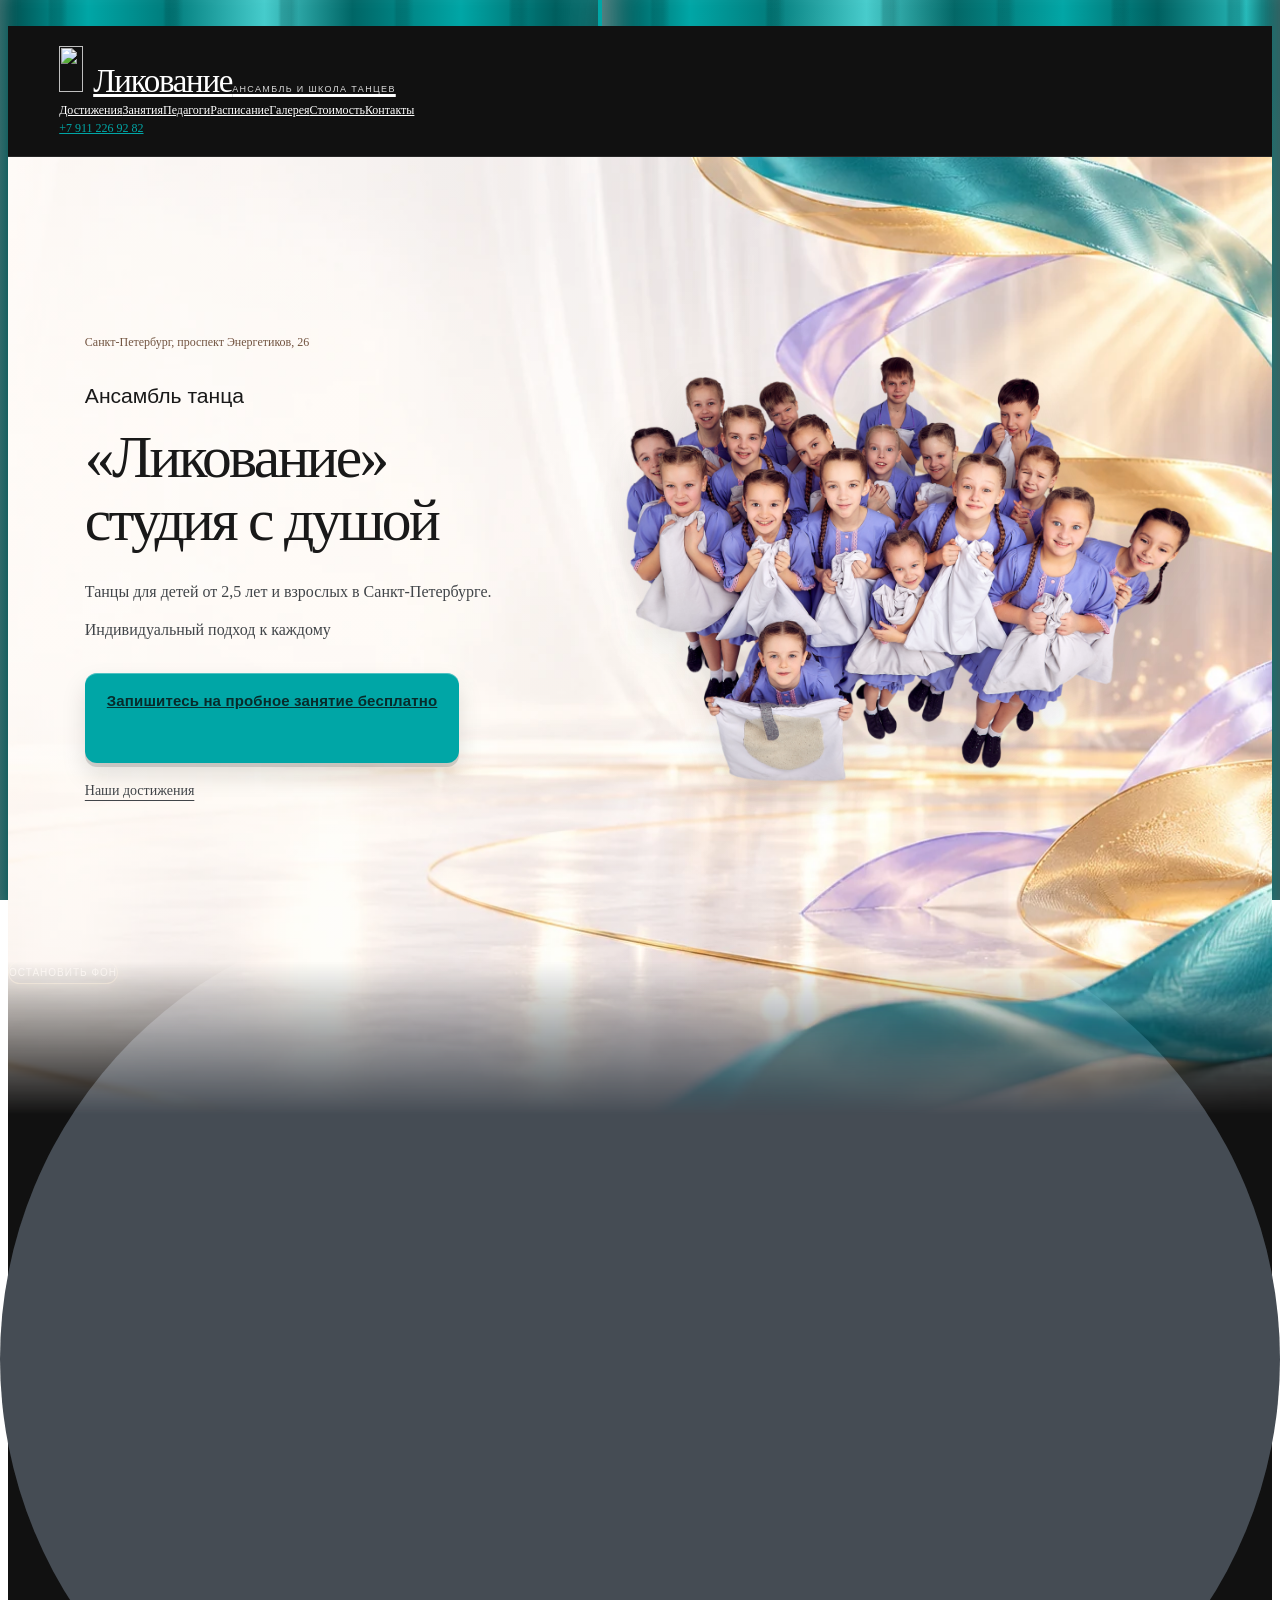
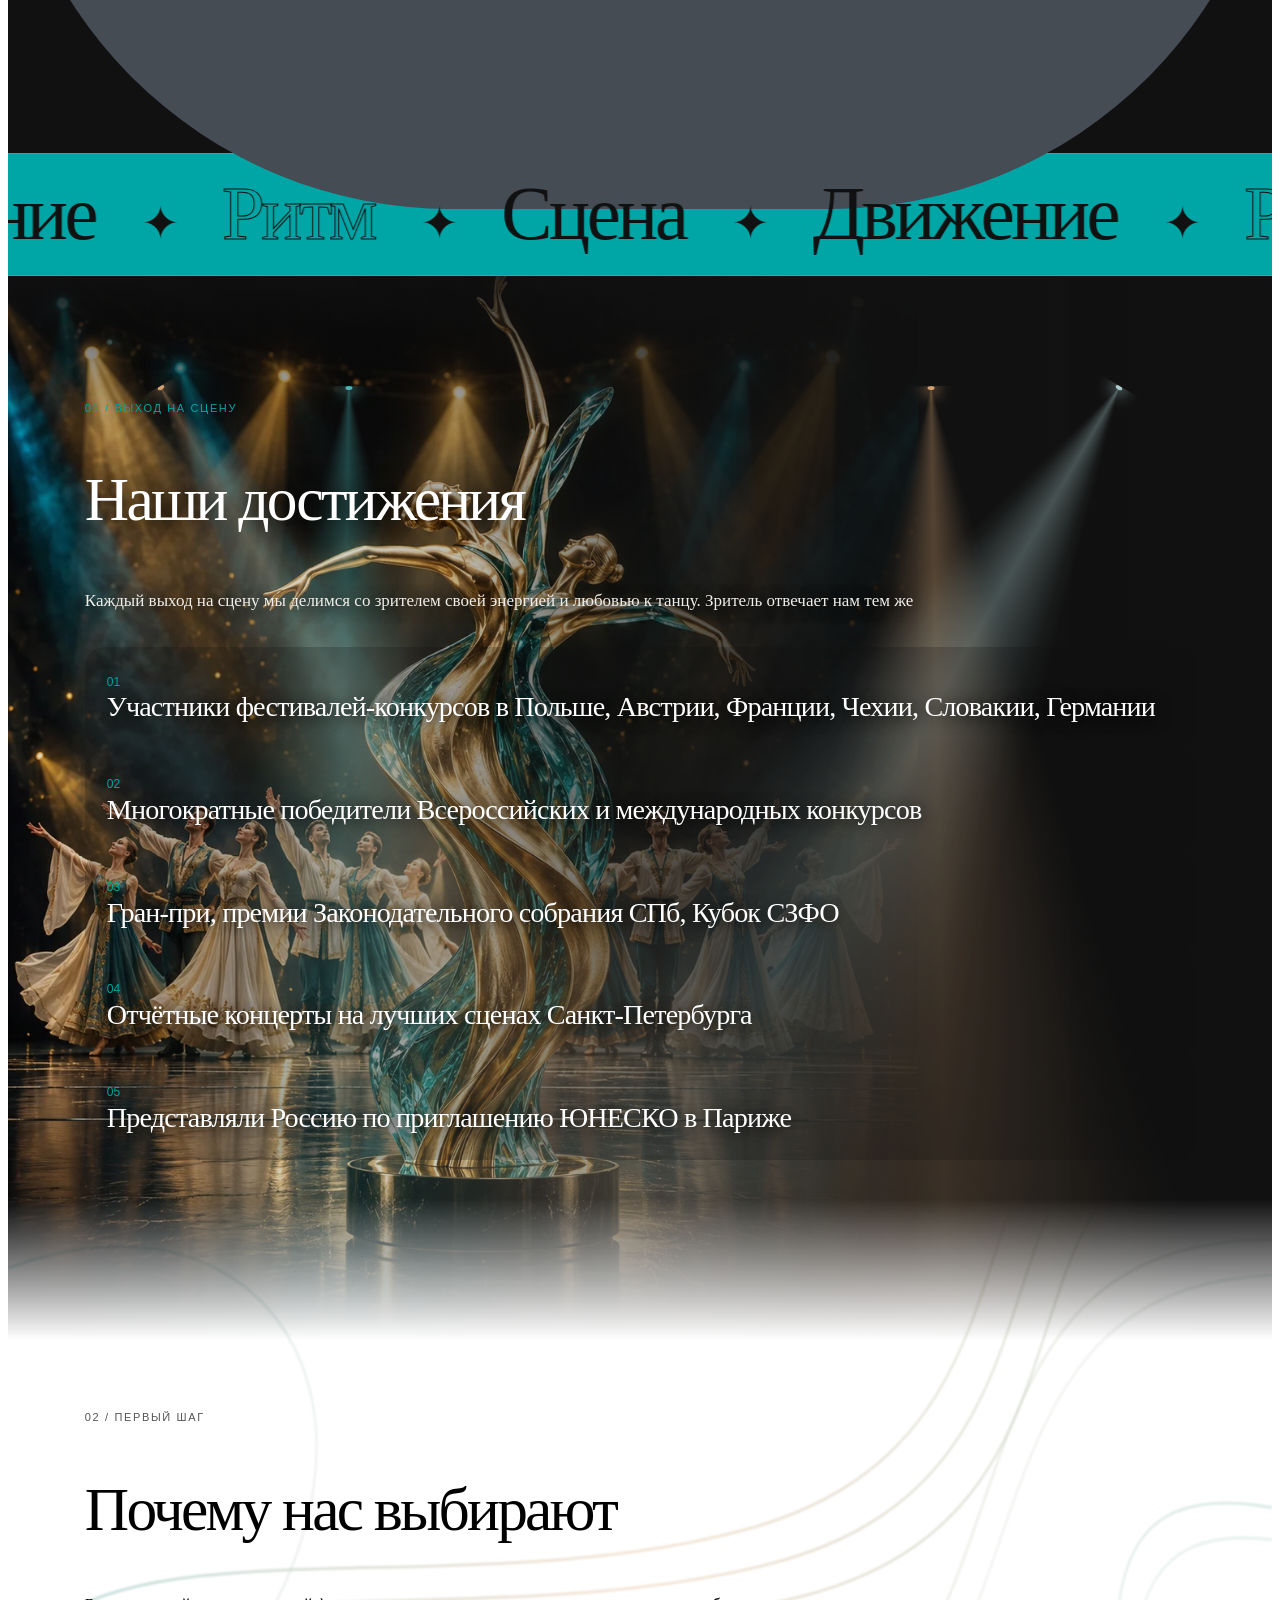
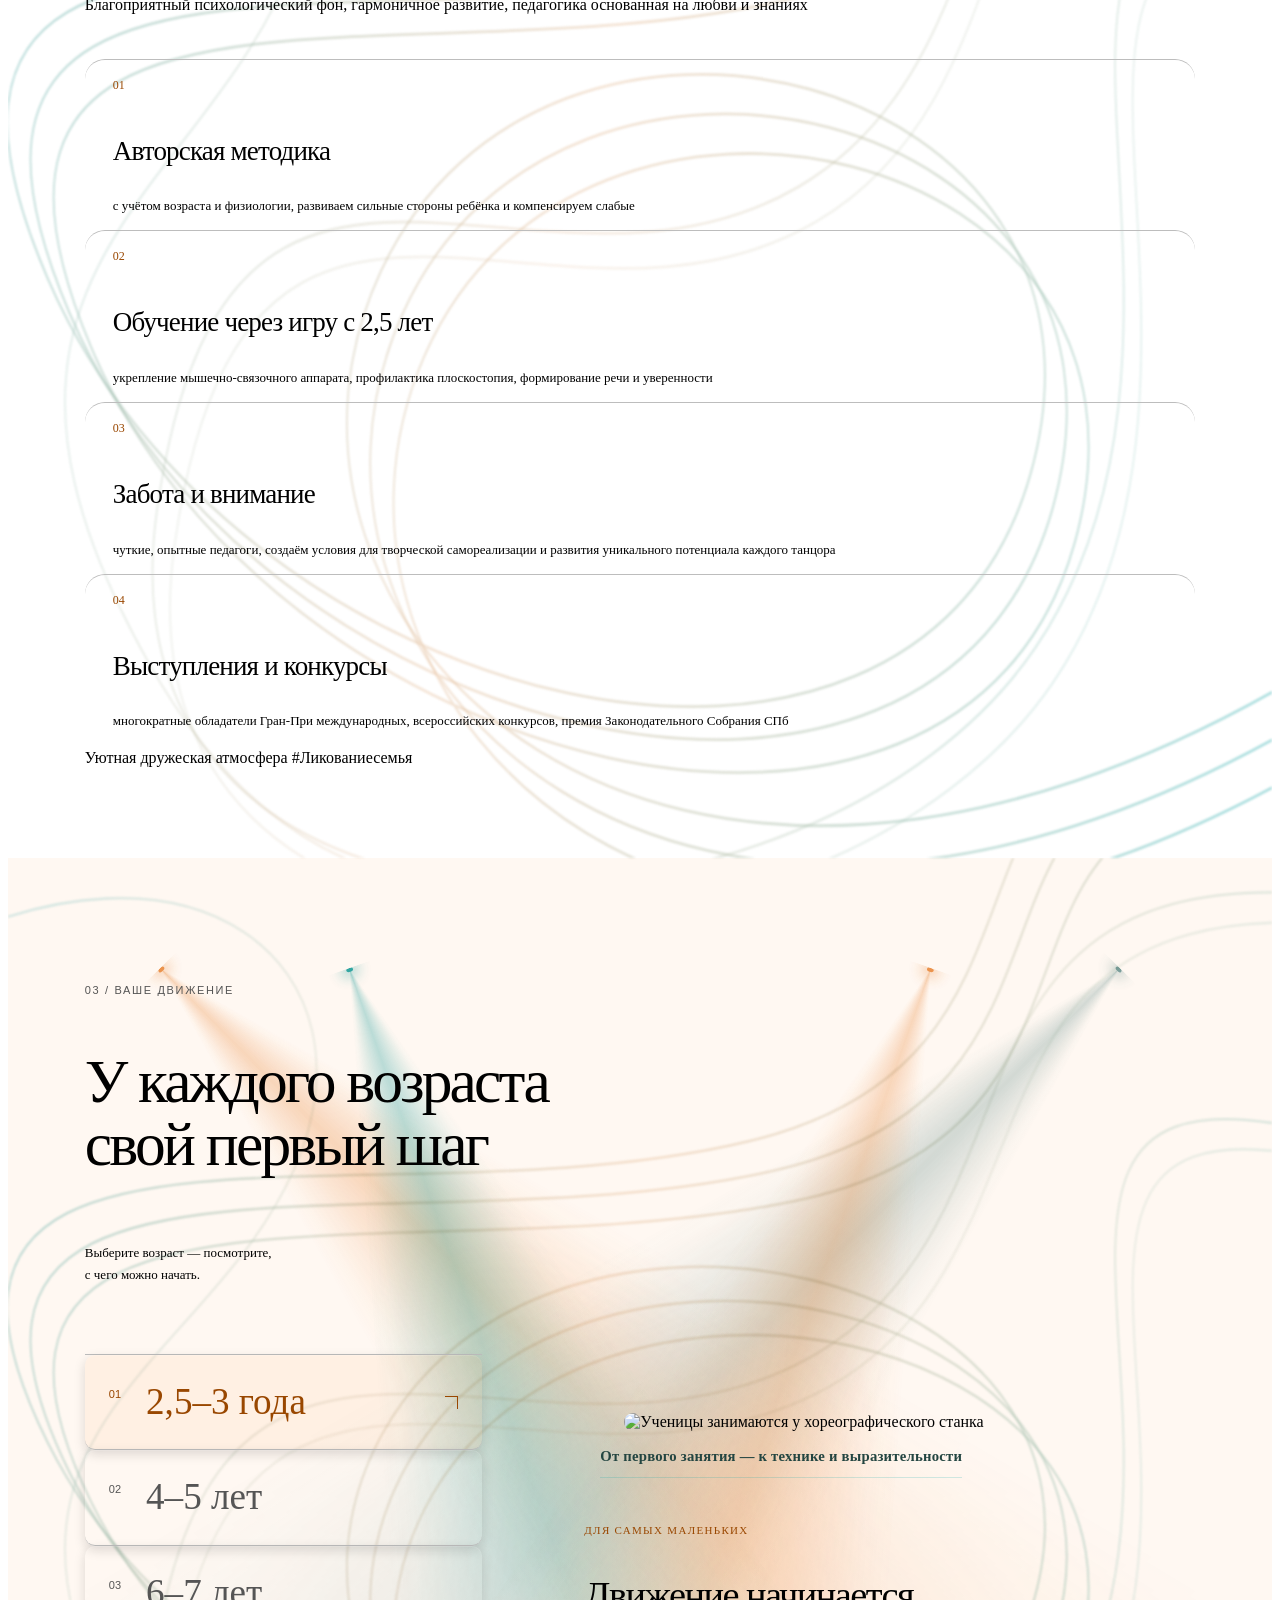
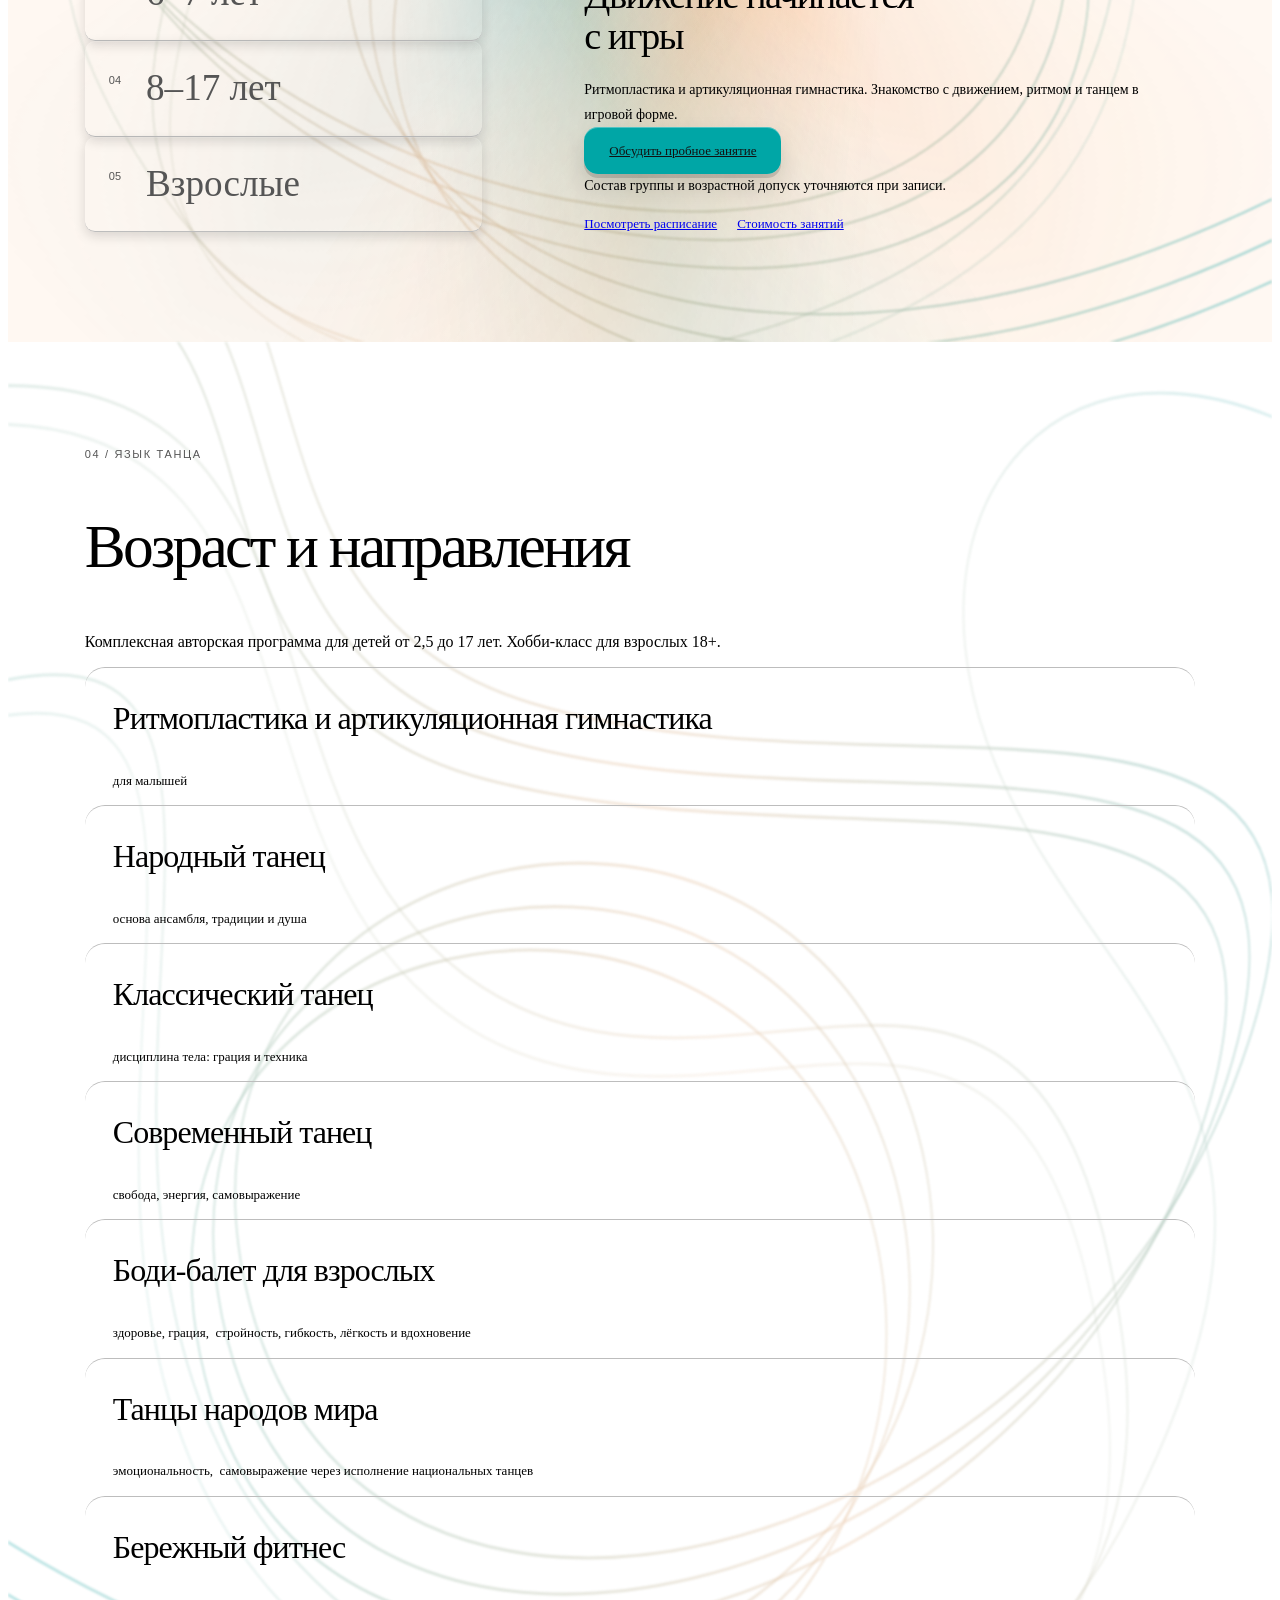
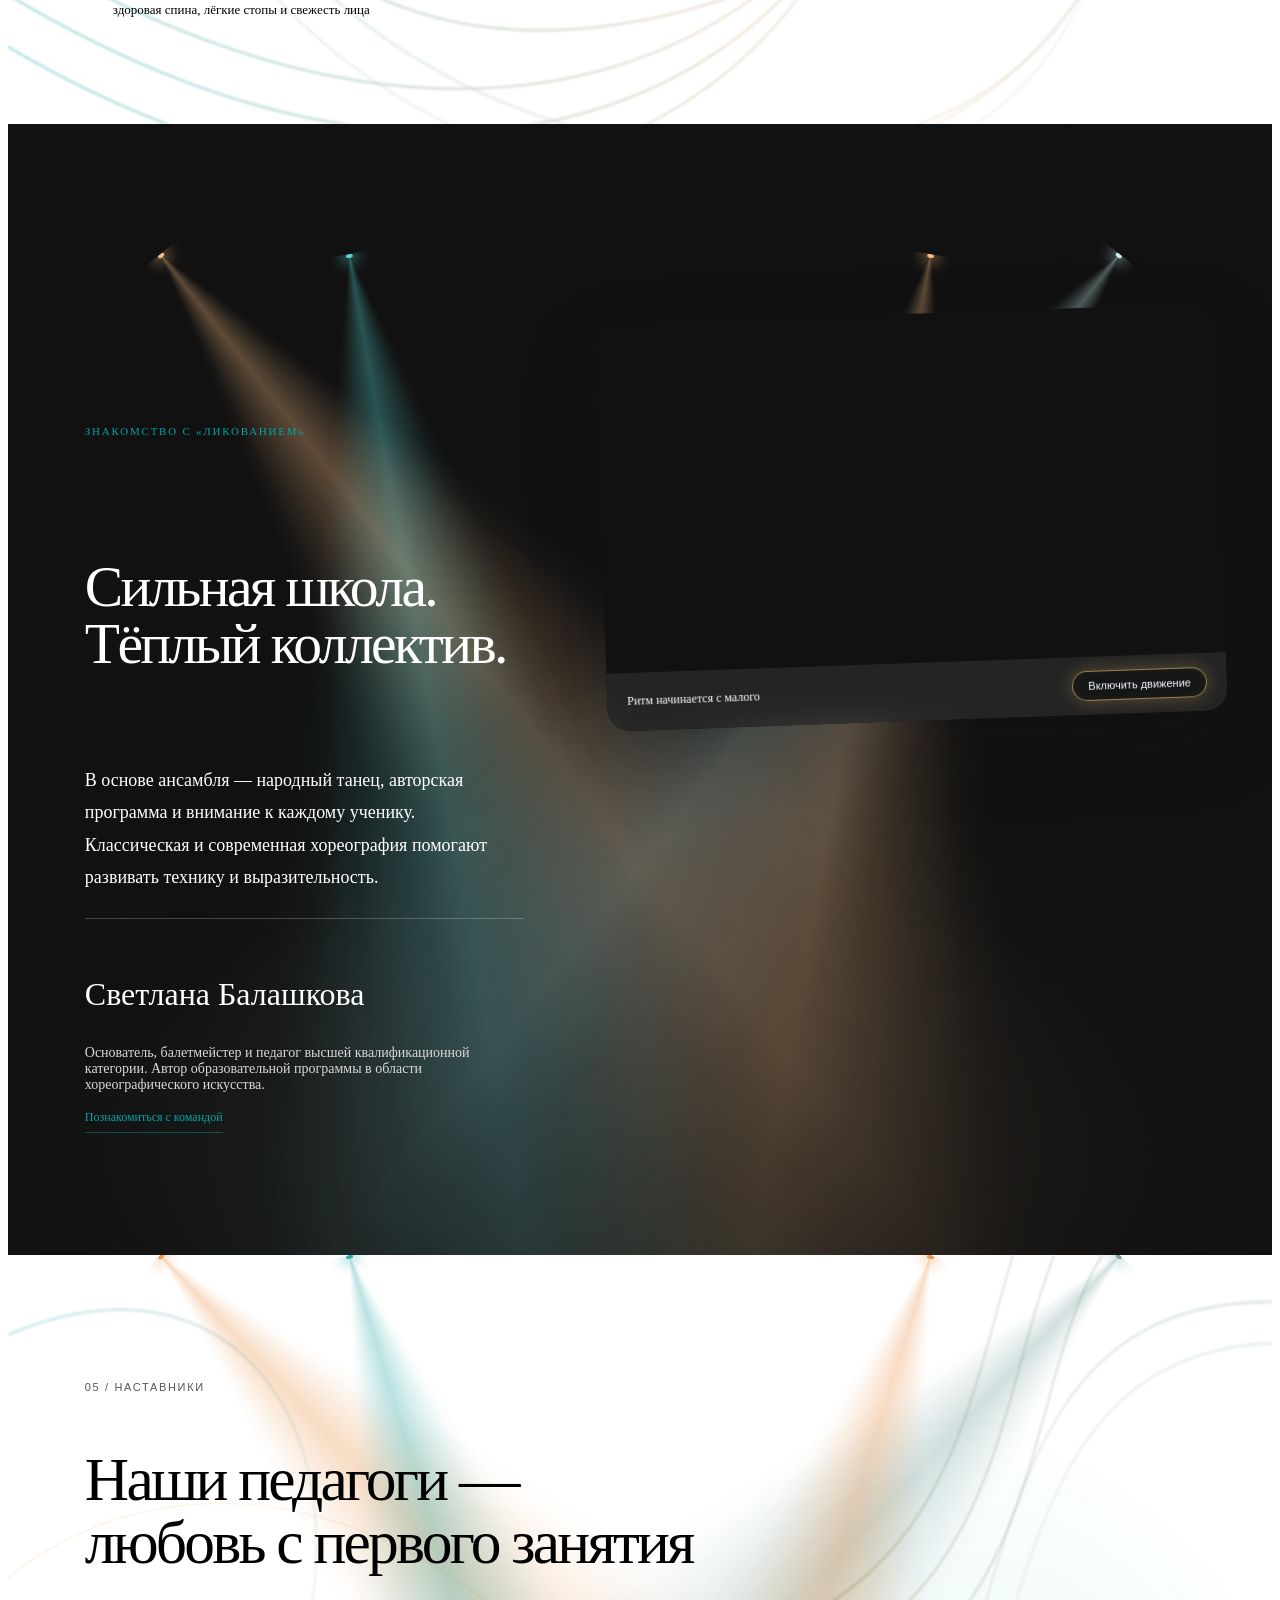
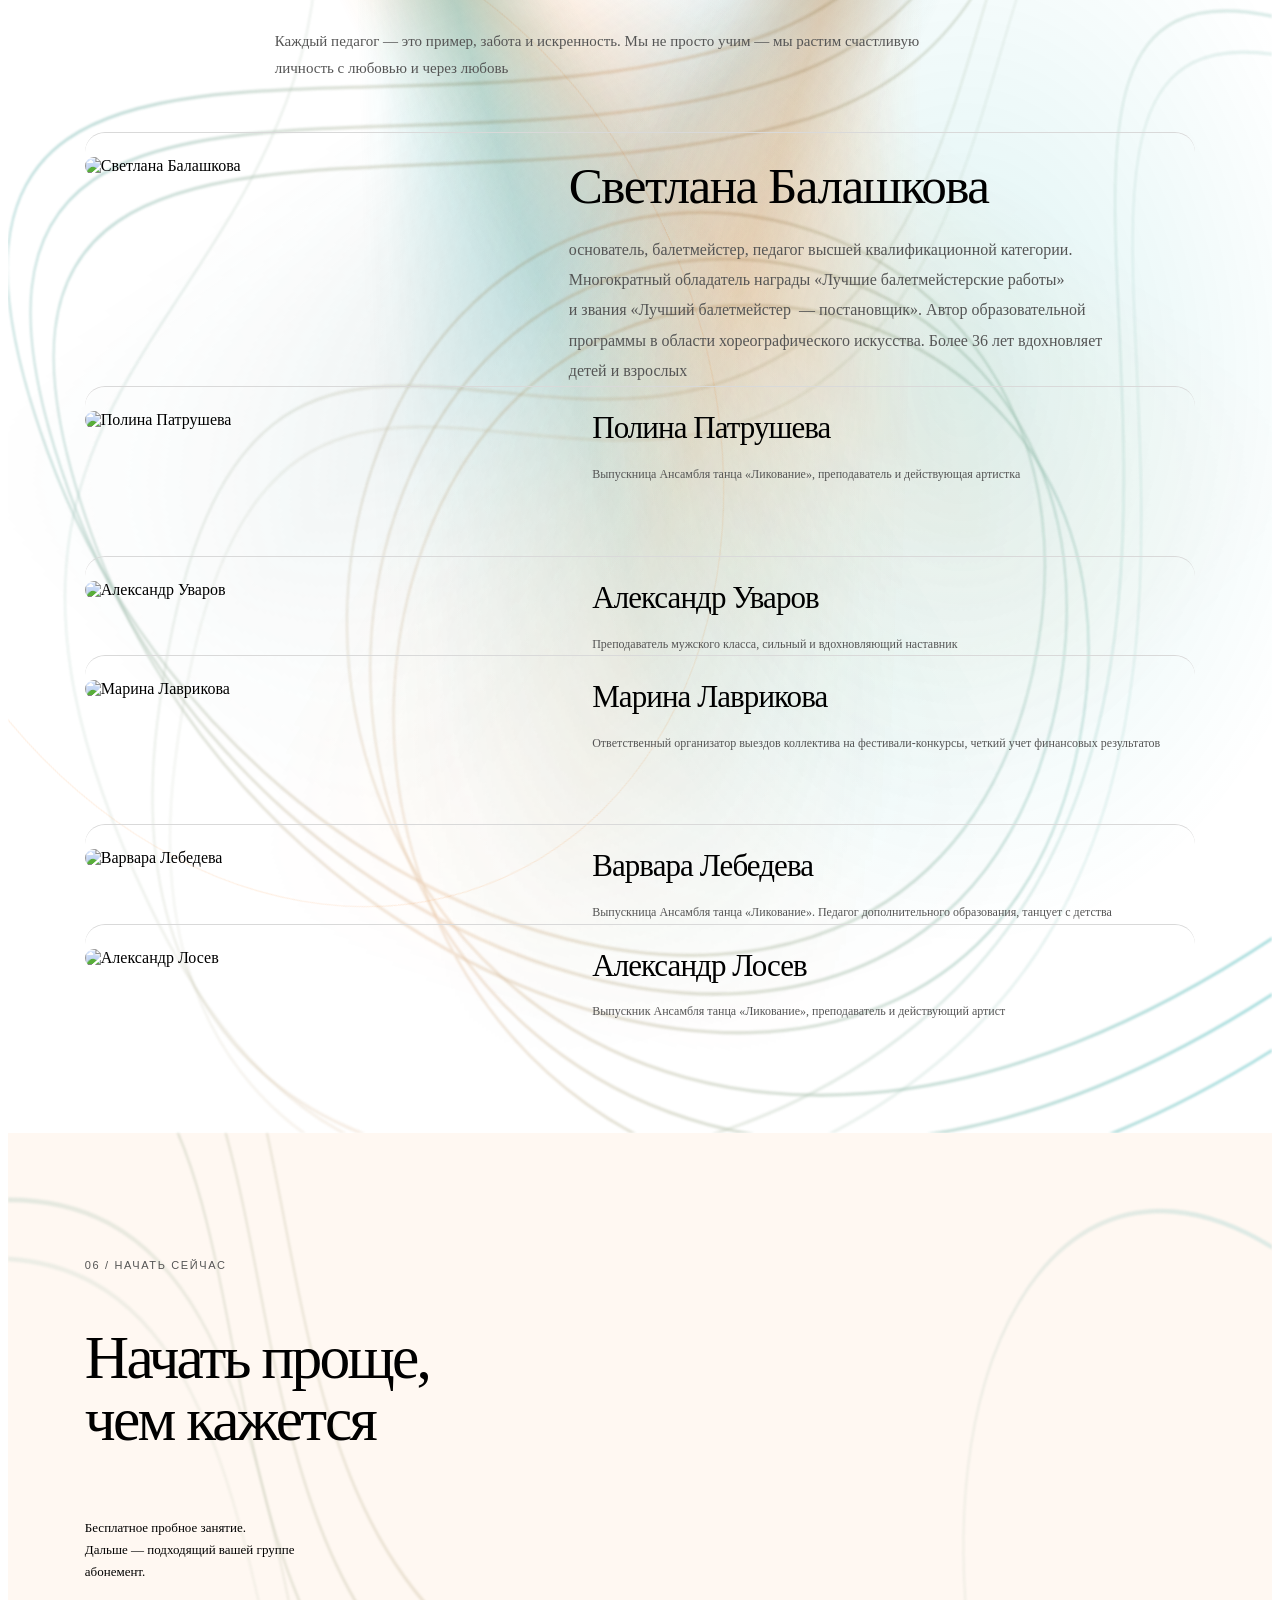
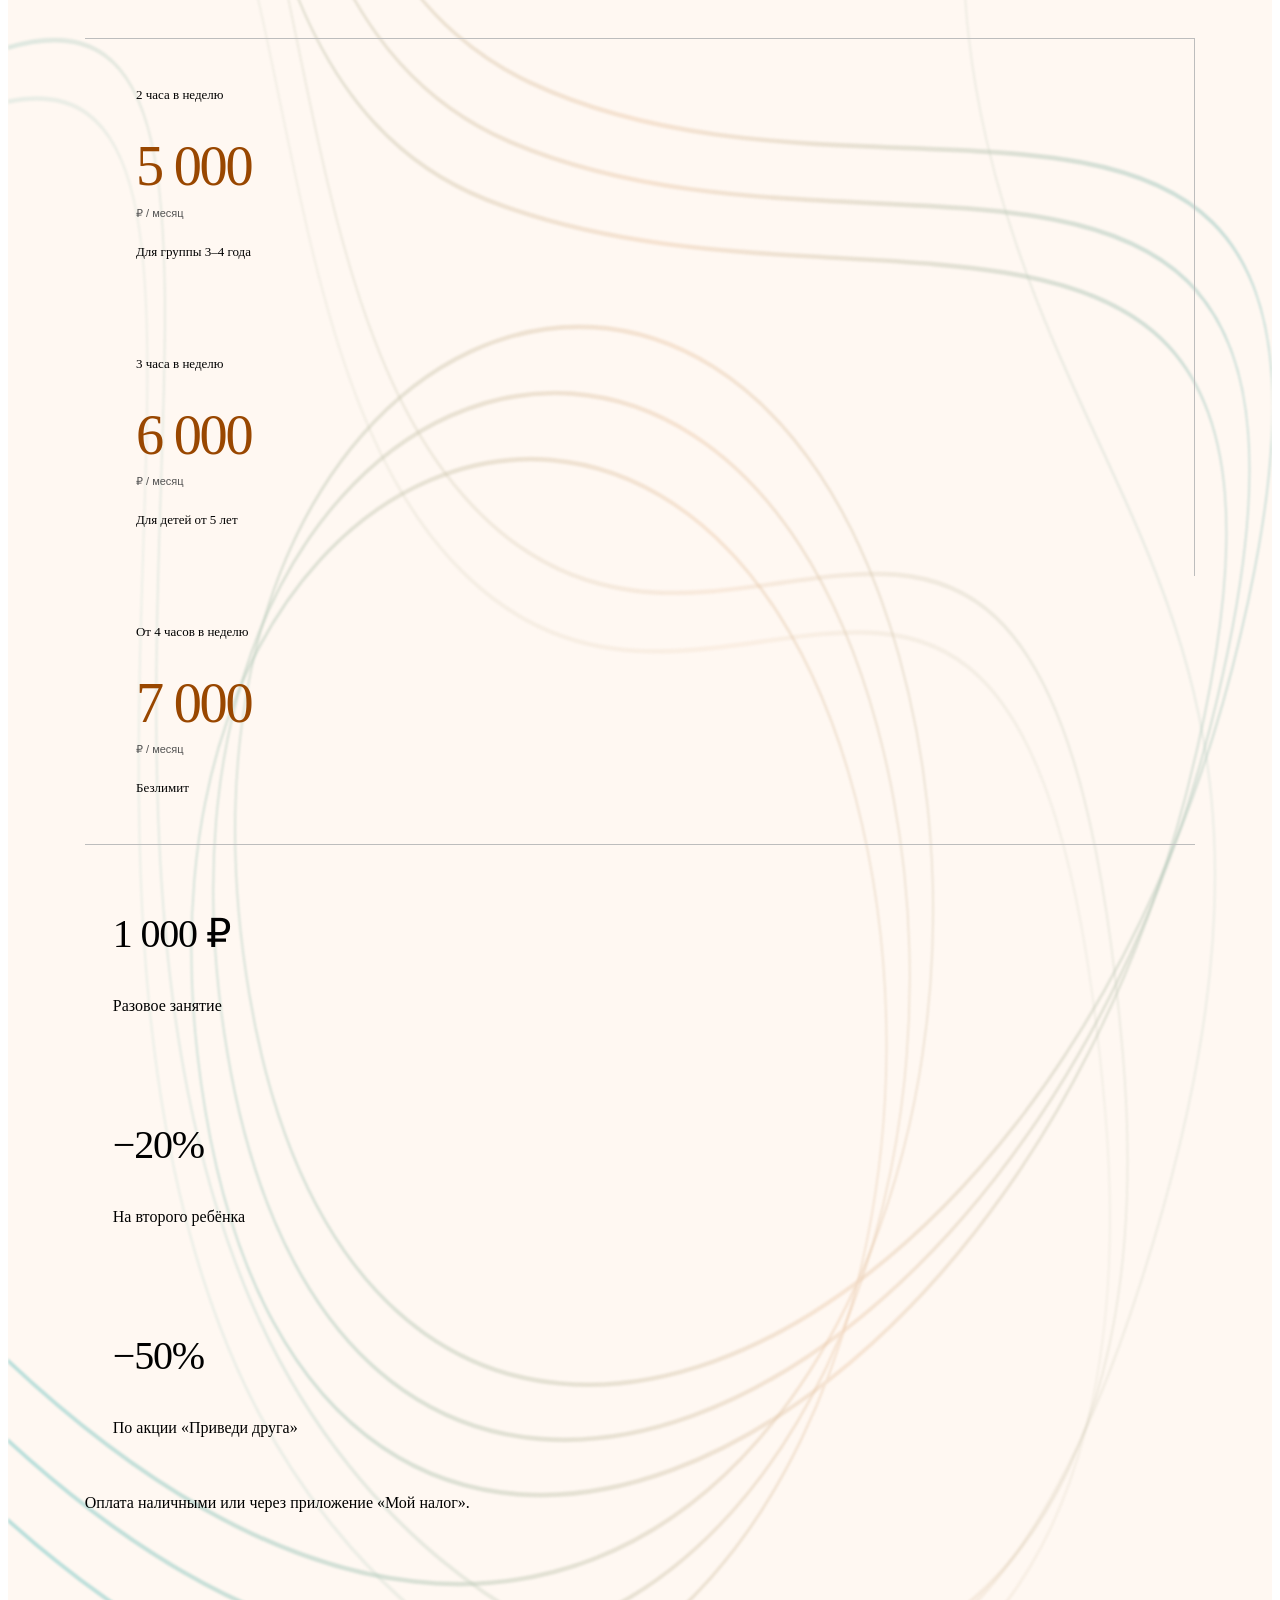
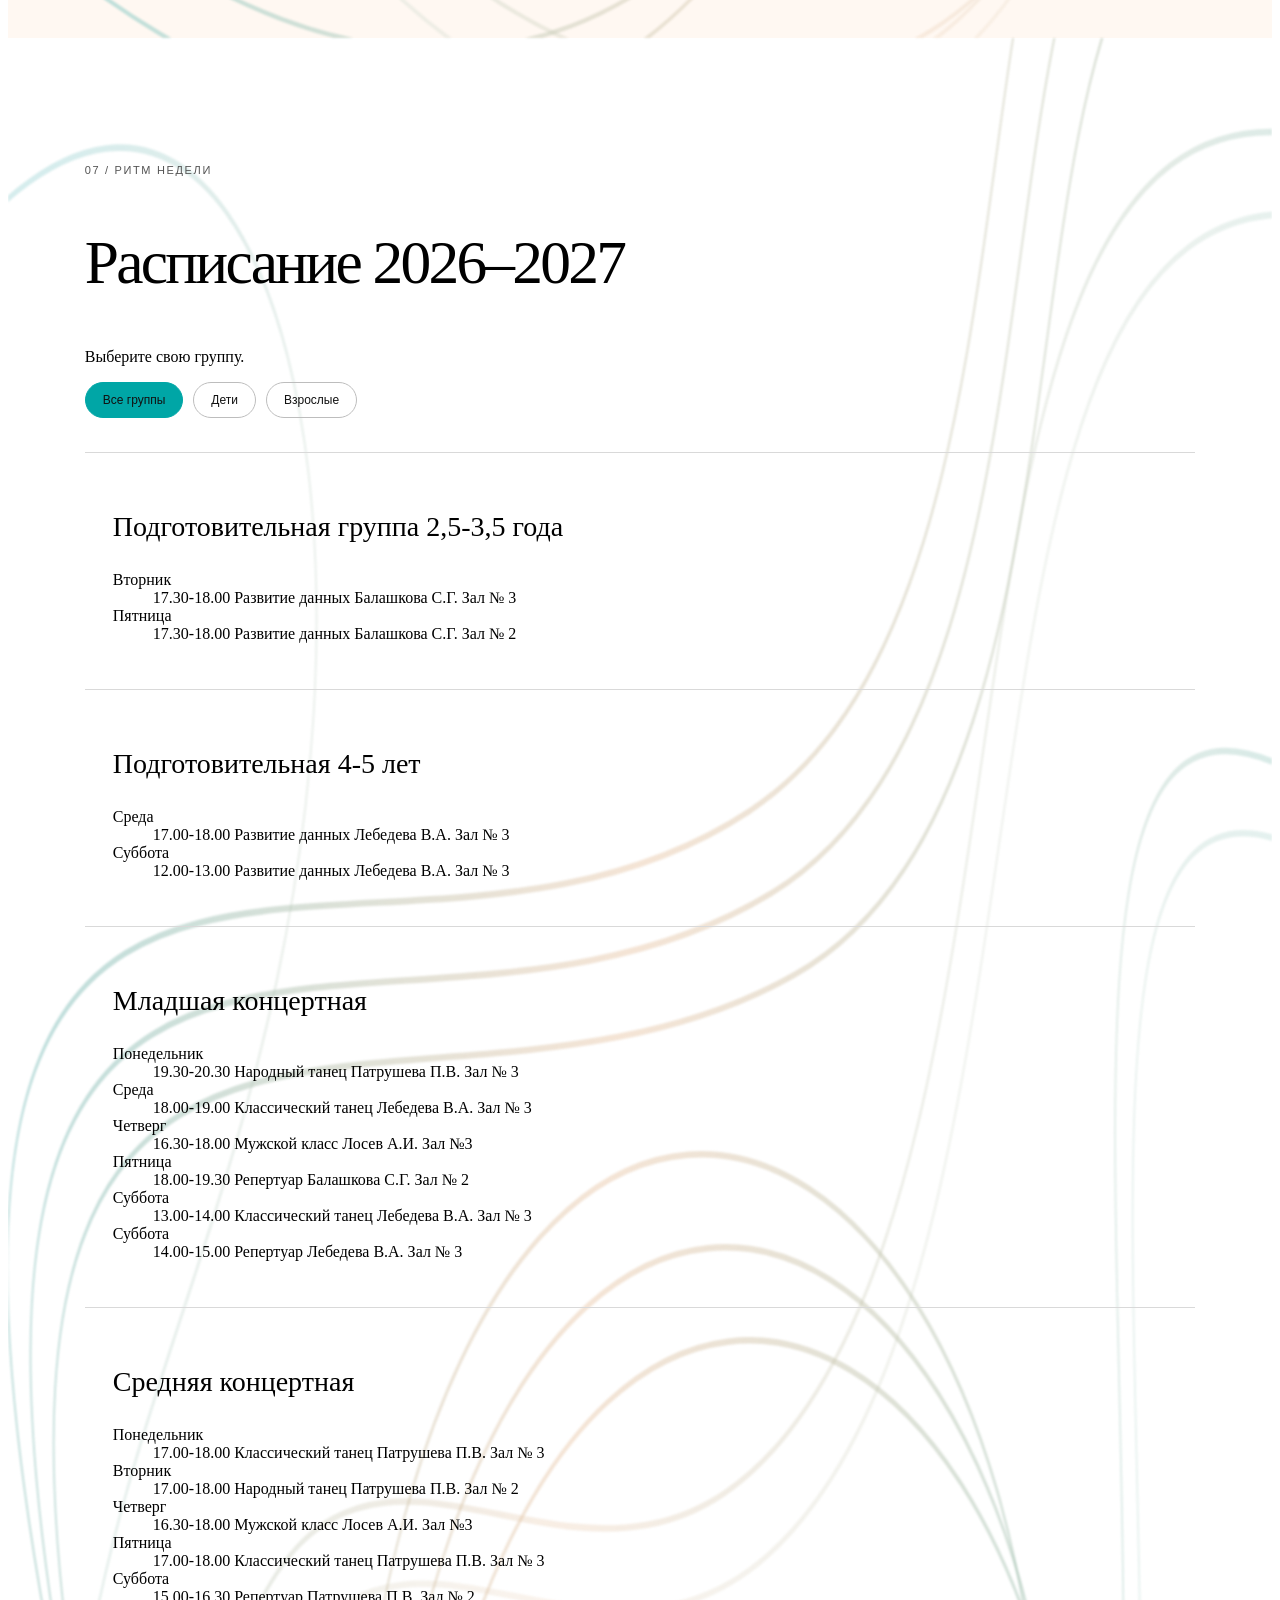
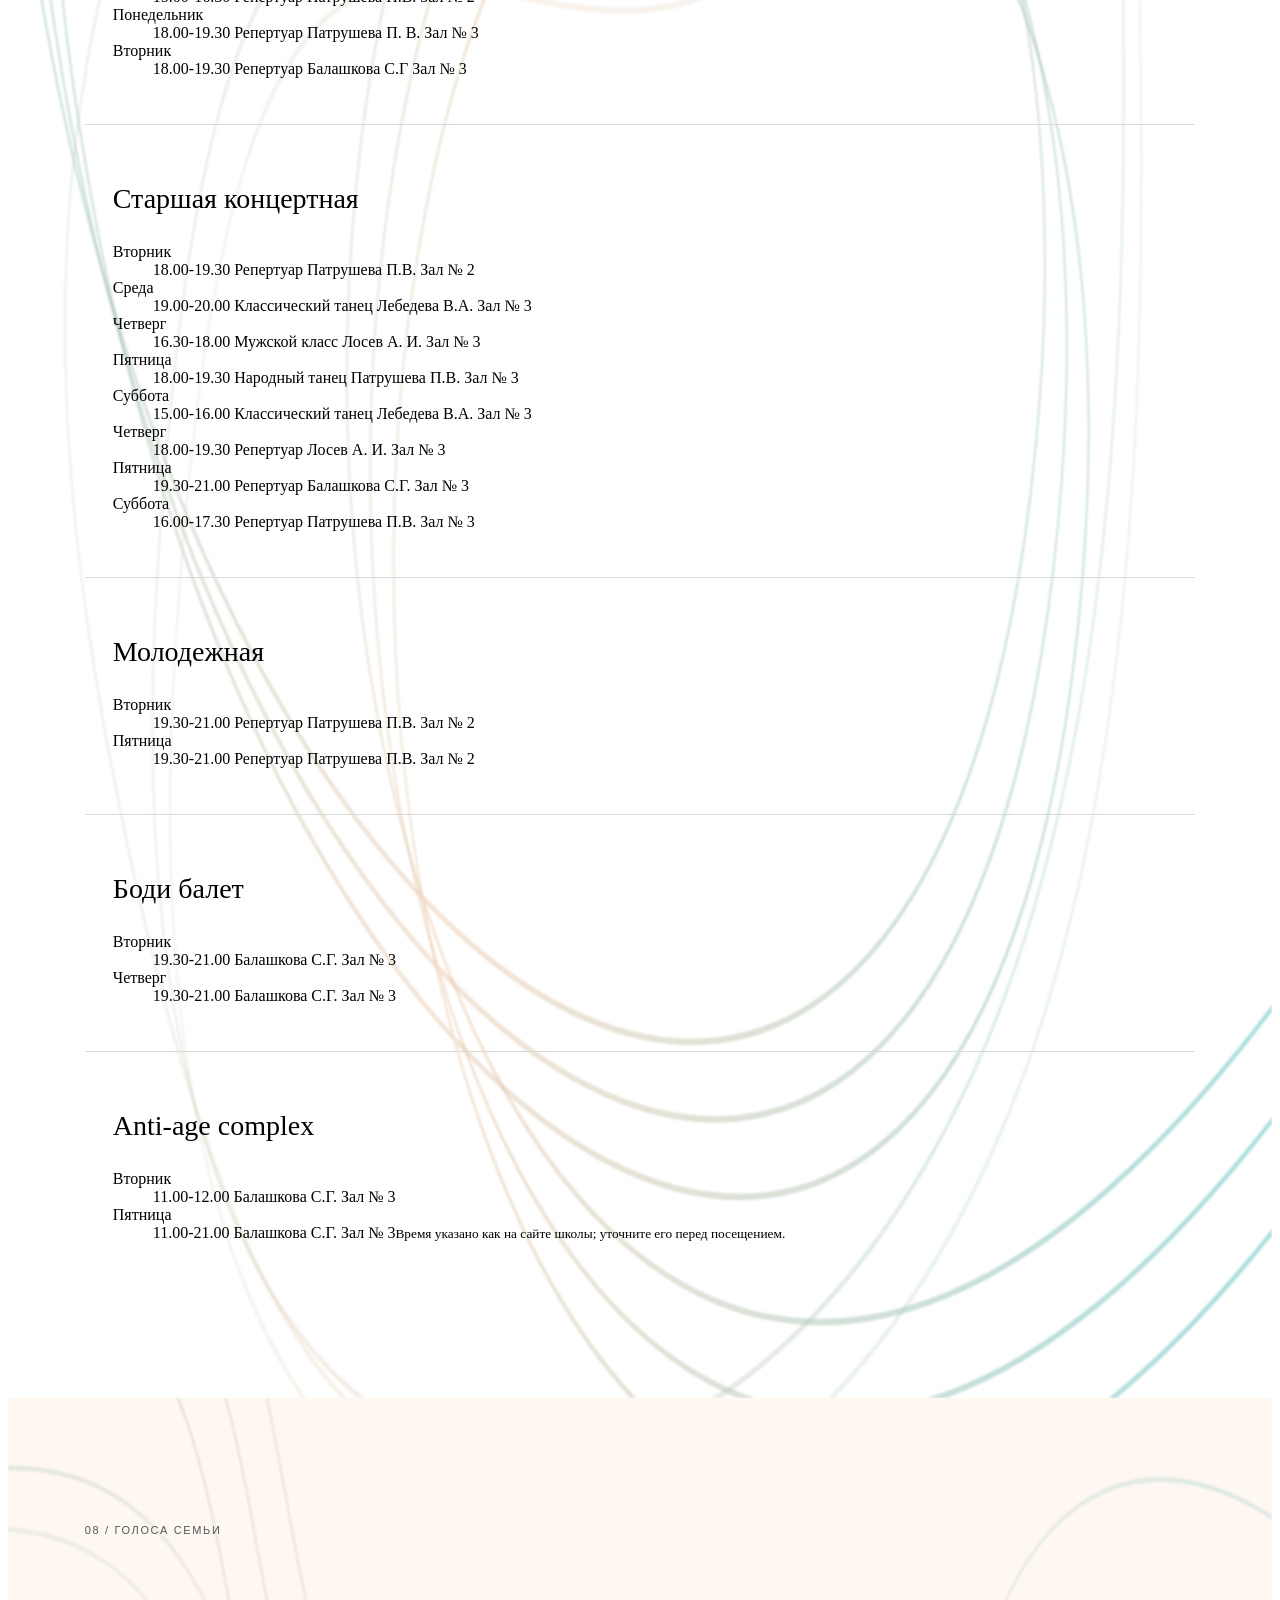
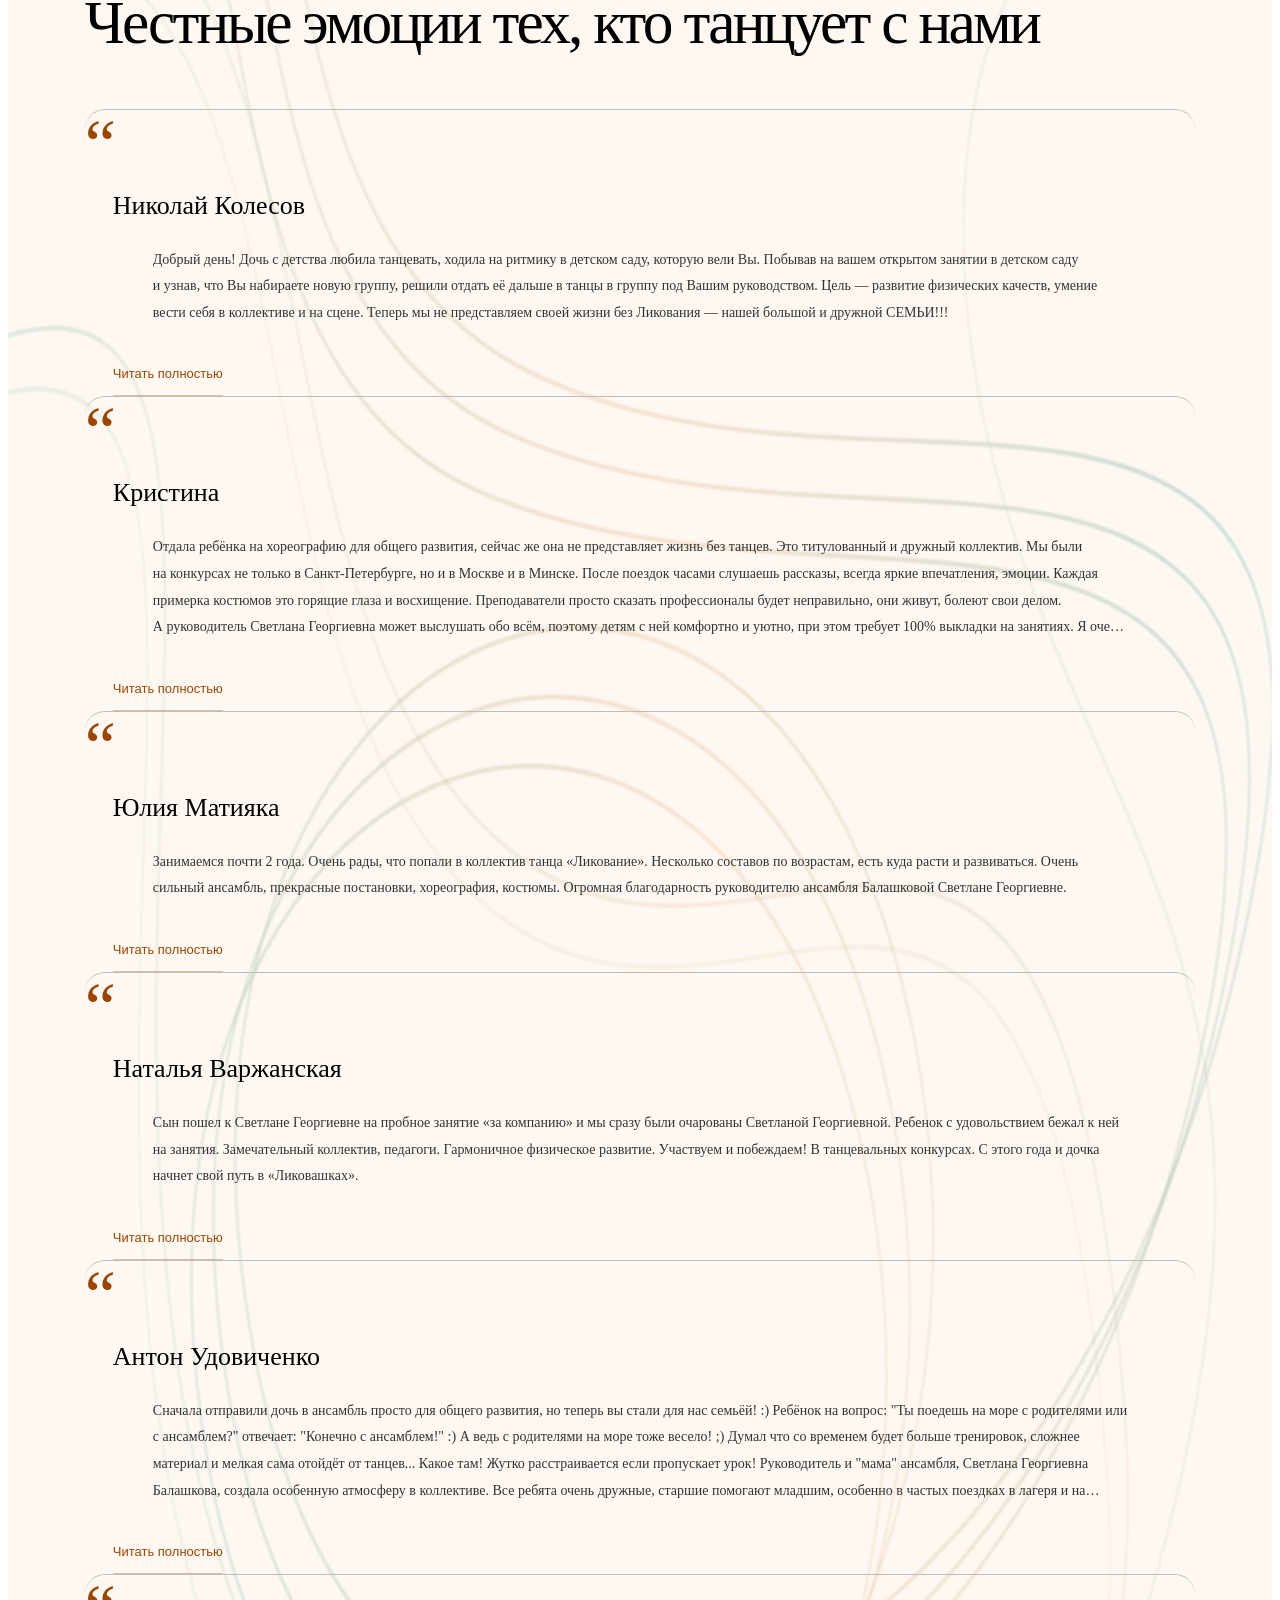
==== commit 2bc8e451: "style: soften background contours with transparency and blur" ====
--- a/index.html
+++ b/index.html
@@ -1,6 +1,6 @@
 <!doctype html>
 <html lang="ru">
-<head><meta charset="utf-8"><meta name="viewport" content="width=device-width,initial-scale=1"><meta name="robots" content="noindex,nofollow"><title>Школа танцев в Красногвардейском районе СПб — Ликование</title><meta name="description" content="Танцы для детей от 2,5 лет и взрослых в Санкт-Петербурге. Ансамбль Ликование: педагоги, достижения, расписание, цены. Бесплатное пробное занятие."><link rel="stylesheet" href="design/style.css?v=1d53e15f5a81"><link rel="icon" href="research/assets/029.svg"><meta property="og:type" content="website"><meta property="og:title" content="Школа танцев Ликование"><meta property="og:description" content="Танцы для детей и взрослых в Санкт-Петербурге. От первого движения — к большой сцене."><script type="application/ld+json">{"@context":"https://schema.org","@type":"LocalBusiness","@id":"https://likovanie-spb.ru/#organization","name":"Школа танцев «Ликование»","alternateName":["Ликование","Ансамбль танца «Ликование»"],"url":"https://likovanie-spb.ru/","description":"Школа танцев «Ликование» в Санкт-Петербурге, Красногвардейский район: занятия для детей от 2,5 лет и взрослых. Народные, классические и современные танцы, боди-балет, танцы народов мира и бережный фитнес.","logo":{"@type":"ImageObject","@id":"https://likovanie-spb.ru/#logo","url":"https://static.tildacdn.com/tild3735-6437-4538-a136-336533653531/spina.png","contentUrl":"https://static.tildacdn.com/tild3735-6437-4538-a136-336533653531/spina.png","caption":"Школа танцев «Ликование»"},"image":{"@id":"https://likovanie-spb.ru/#logo"},"telephone":"+79112269282","priceRange":"₽₽","currenciesAccepted":"RUB","paymentAccepted":"Наличные, безналичная оплата","address":{"@type":"PostalAddress","streetAddress":"проспект Энергетиков, 26","addressLocality":"Санкт-Петербург","addressRegion":"Санкт-Петербург","addressCountry":"RU"},"areaServed":[{"@type":"City","name":"Санкт-Петербург"},{"@type":"AdministrativeArea","name":"Красногвардейский район"}],"sameAs":["https://vk.com/ans.likovanie"],"contactPoint":{"@type":"ContactPoint","telephone":"+79112269282","contactType":"customer service","areaServed":"RU","availableLanguage":"ru"},"hasOfferCatalog":{"@type":"OfferCatalog","name":"Направления школы танцев «Ликование»","itemListElement":[{"@type":"Offer","name":"Танцы для детей от 2,5 лет","itemOffered":{"@type":"Service","name":"Танцевальные занятия для детей от 2,5 лет","provider":{"@id":"https://likovanie-spb.ru/#organization"}}},{"@type":"Offer","name":"Народный танец","itemOffered":{"@type":"Service","name":"Занятия народным танцем","provider":{"@id":"https://likovanie-spb.ru/#organization"}}},{"@type":"Offer","name":"Классический танец","itemOffered":{"@type":"Service","name":"Занятия классическим танцем","provider":{"@id":"https://likovanie-spb.ru/#organization"}}},{"@type":"Offer","name":"Современный танец","itemOffered":{"@type":"Service","name":"Занятия современным танцем","provider":{"@id":"https://likovanie-spb.ru/#organization"}}},{"@type":"Offer","name":"Боди-балет для взрослых","itemOffered":{"@type":"Service","name":"Занятия боди-балетом для взрослых","provider":{"@id":"https://likovanie-spb.ru/#organization"}}},{"@type":"Offer","name":"Бережный фитнес","itemOffered":{"@type":"Service","name":"Бережный фитнес","provider":{"@id":"https://likovanie-spb.ru/#organization"}}}]}}</script><script type="application/ld+json">{"@context":"https://schema.org","@graph":[{"@type":"WebSite","@id":"https://likovanie-spb.ru/#website","url":"https://likovanie-spb.ru/","name":"Школа танцев «Ликование»","alternateName":"Ликование","description":"Школа танцев в Санкт-Петербурге для детей от 2,5 лет и взрослых.","inLanguage":"ru-RU","publisher":{"@id":"https://likovanie-spb.ru/#organization"},"image":{"@id":"https://likovanie-spb.ru/#logo"}},{"@type":"WebPage","@id":"https://likovanie-spb.ru/#webpage","url":"https://likovanie-spb.ru/","name":"Школа танцев в Красногвардейском районе СПб — «Ликование»","description":"Школа танцев «Ликование» в СПб: занятия для детей от 2,5 лет и взрослых, народные, классические и современные танцы. Бесплатное пробное занятие.","inLanguage":"ru-RU","isPartOf":{"@id":"https://likovanie-spb.ru/#website"},"about":{"@id":"https://likovanie-spb.ru/#organization"},"publisher":{"@id":"https://likovanie-spb.ru/#organization"},"primaryImageOfPage":{"@id":"https://likovanie-spb.ru/#logo"}}]}</script><link rel="stylesheet" href="design/stage.css?v=1d53e15f5a81"><link rel="stylesheet" href="design/experience.css?v=1d53e15f5a81"><link rel="stylesheet" href="design/reference-effects.css?v=1d53e15f5a81"></head>
+<head><meta charset="utf-8"><meta name="viewport" content="width=device-width,initial-scale=1"><meta name="robots" content="noindex,nofollow"><title>Школа танцев в Красногвардейском районе СПб — Ликование</title><meta name="description" content="Танцы для детей от 2,5 лет и взрослых в Санкт-Петербурге. Ансамбль Ликование: педагоги, достижения, расписание, цены. Бесплатное пробное занятие."><link rel="stylesheet" href="design/style.css?v=dc64c6b007d2"><link rel="icon" href="research/assets/029.svg"><meta property="og:type" content="website"><meta property="og:title" content="Школа танцев Ликование"><meta property="og:description" content="Танцы для детей и взрослых в Санкт-Петербурге. От первого движения — к большой сцене."><script type="application/ld+json">{"@context":"https://schema.org","@type":"LocalBusiness","@id":"https://likovanie-spb.ru/#organization","name":"Школа танцев «Ликование»","alternateName":["Ликование","Ансамбль танца «Ликование»"],"url":"https://likovanie-spb.ru/","description":"Школа танцев «Ликование» в Санкт-Петербурге, Красногвардейский район: занятия для детей от 2,5 лет и взрослых. Народные, классические и современные танцы, боди-балет, танцы народов мира и бережный фитнес.","logo":{"@type":"ImageObject","@id":"https://likovanie-spb.ru/#logo","url":"https://static.tildacdn.com/tild3735-6437-4538-a136-336533653531/spina.png","contentUrl":"https://static.tildacdn.com/tild3735-6437-4538-a136-336533653531/spina.png","caption":"Школа танцев «Ликование»"},"image":{"@id":"https://likovanie-spb.ru/#logo"},"telephone":"+79112269282","priceRange":"₽₽","currenciesAccepted":"RUB","paymentAccepted":"Наличные, безналичная оплата","address":{"@type":"PostalAddress","streetAddress":"проспект Энергетиков, 26","addressLocality":"Санкт-Петербург","addressRegion":"Санкт-Петербург","addressCountry":"RU"},"areaServed":[{"@type":"City","name":"Санкт-Петербург"},{"@type":"AdministrativeArea","name":"Красногвардейский район"}],"sameAs":["https://vk.com/ans.likovanie"],"contactPoint":{"@type":"ContactPoint","telephone":"+79112269282","contactType":"customer service","areaServed":"RU","availableLanguage":"ru"},"hasOfferCatalog":{"@type":"OfferCatalog","name":"Направления школы танцев «Ликование»","itemListElement":[{"@type":"Offer","name":"Танцы для детей от 2,5 лет","itemOffered":{"@type":"Service","name":"Танцевальные занятия для детей от 2,5 лет","provider":{"@id":"https://likovanie-spb.ru/#organization"}}},{"@type":"Offer","name":"Народный танец","itemOffered":{"@type":"Service","name":"Занятия народным танцем","provider":{"@id":"https://likovanie-spb.ru/#organization"}}},{"@type":"Offer","name":"Классический танец","itemOffered":{"@type":"Service","name":"Занятия классическим танцем","provider":{"@id":"https://likovanie-spb.ru/#organization"}}},{"@type":"Offer","name":"Современный танец","itemOffered":{"@type":"Service","name":"Занятия современным танцем","provider":{"@id":"https://likovanie-spb.ru/#organization"}}},{"@type":"Offer","name":"Боди-балет для взрослых","itemOffered":{"@type":"Service","name":"Занятия боди-балетом для взрослых","provider":{"@id":"https://likovanie-spb.ru/#organization"}}},{"@type":"Offer","name":"Бережный фитнес","itemOffered":{"@type":"Service","name":"Бережный фитнес","provider":{"@id":"https://likovanie-spb.ru/#organization"}}}]}}</script><script type="application/ld+json">{"@context":"https://schema.org","@graph":[{"@type":"WebSite","@id":"https://likovanie-spb.ru/#website","url":"https://likovanie-spb.ru/","name":"Школа танцев «Ликование»","alternateName":"Ликование","description":"Школа танцев в Санкт-Петербурге для детей от 2,5 лет и взрослых.","inLanguage":"ru-RU","publisher":{"@id":"https://likovanie-spb.ru/#organization"},"image":{"@id":"https://likovanie-spb.ru/#logo"}},{"@type":"WebPage","@id":"https://likovanie-spb.ru/#webpage","url":"https://likovanie-spb.ru/","name":"Школа танцев в Красногвардейском районе СПб — «Ликование»","description":"Школа танцев «Ликование» в СПб: занятия для детей от 2,5 лет и взрослых, народные, классические и современные танцы. Бесплатное пробное занятие.","inLanguage":"ru-RU","isPartOf":{"@id":"https://likovanie-spb.ru/#website"},"about":{"@id":"https://likovanie-spb.ru/#organization"},"publisher":{"@id":"https://likovanie-spb.ru/#organization"},"primaryImageOfPage":{"@id":"https://likovanie-spb.ru/#logo"}}]}</script><link rel="stylesheet" href="design/stage.css?v=dc64c6b007d2"><link rel="stylesheet" href="design/experience.css?v=dc64c6b007d2"><link rel="stylesheet" href="design/reference-effects.css?v=dc64c6b007d2"></head>
 <body class="stage-home">
 <a class="skip" href="#main">Перейти к содержимому</a>
 
@@ -15,6 +15,6 @@
 <section class="section transferred" id="directions"><div class="section-head" data-act="04 / Язык танца"><h2>Возраст и направления</h2></div><p>Комплексная авторская программа для детей от 2,5 до 17 лет. Хобби-класс для взрослых 18+.</p><div class="direction-grid"><article><h3>Ритмопластика и артикуляционная гимнастика</h3><p>для малышей</p></article><article><h3>Народный танец</h3><p>основа ансамбля, традиции и душа</p></article><article><h3>Классический танец</h3><p>дисциплина тела: грация и техника</p></article><article><h3>Современный танец</h3><p>свобода, энергия, самовыражение</p></article><article><h3>Боди-балет для взрослых</h3><p>здоровье, грация,  стройность, гибкость, лёгкость и вдохновение</p></article><article><h3>Танцы народов мира</h3><p>эмоциональность,  самовыражение через исполнение национальных танцев</p></article><article><h3>Бережный фитнес</h3><p>здоровая спина, лёгкие стопы и свежесть лица</p></article></div></section><section class="school section" id="school"><p class="school-note">Знакомство с «Ликованием»</p><h2>Сильная школа.<br>Тёплый коллектив.</h2><div class="school-columns"><p>В основе ансамбля — народный танец, авторская программа и внимание к каждому ученику. Классическая и современная хореография помогают развивать технику и выразительность.</p><div><h3>Светлана Балашкова</h3><p>Основатель, балетмейстер и педагог высшей квалификационной категории. Автор образовательной программы в области хореографического искусства.</p><a href="#teachers">Познакомиться с командой</a></div></div><figure class="living-frame"><video muted loop playsinline preload="none" aria-hidden="true" poster="research/assets/living-frame.jpg" data-src="research/videos/living-frame.mp4"></video><figcaption><span>Ритм начинается с малого</span><button class="living-toggle" type="button" hidden aria-pressed="false">Пауза</button></figcaption></figure></section>
 <section class="section transferred" id="teachers"><div class="section-head" data-act="05 / Наставники"><h2>Наши педагоги — любовь с первого занятия</h2></div><p>Каждый педагог — это пример, забота и искренность. Мы не просто учим — мы растим счастливую личность с любовью и через любовь </p><div class="teacher-grid"><article><picture><source type="image/webp" srcset="research/assets/038.webp"><img loading="lazy" src="research/assets/038.jpg" alt="Светлана Балашкова"></picture><h3>Светлана Балашкова</h3><p>основатель, балетмейстер, педагог высшей квалификационной категории. Многократный обладатель награды «Лучшие балетмейстерские работы» и звания «Лучший балетмейстер  — постановщик». Автор образовательной программы в области хореографического искусства. Более 36 лет вдохновляет детей и взрослых</p></article><article><picture><source type="image/webp" srcset="research/assets/013.webp"><img loading="lazy" src="research/assets/013.jpg" alt="Полина Патрушева"></picture><h3>Полина Патрушева</h3><p>Выпускница Ансамбля танца «Ликование», преподаватель и действующая артистка</p></article><article><picture><source type="image/webp" srcset="research/assets/044.webp"><img loading="lazy" src="research/assets/044.jpg" alt="Александр Уваров"></picture><h3>Александр Уваров</h3><p>Преподаватель мужского класса, сильный и вдохновляющий наставник</p></article><article><picture><source type="image/webp" srcset="research/assets/007.webp"><img loading="lazy" src="research/assets/007.jpg" alt="Марина Лаврикова"></picture><h3>Марина Лаврикова</h3><p>Ответственный организатор выездов коллектива на фестивали-конкурсы, четкий учет финансовых результатов</p></article><article><picture><source type="image/webp" srcset="research/assets/084.webp"><img loading="lazy" src="research/assets/084.jpg" alt="Варвара Лебедева"></picture><h3>Варвара Лебедева</h3><p>Выпускница Ансамбля танца «Ликование». Педагог дополнительного образования, танцует с детства</p></article><article><picture><source type="image/webp" srcset="research/assets/079.webp"><img loading="lazy" src="research/assets/079.jpg" alt="Александр Лосев"></picture><h3>Александр Лосев</h3><p>Выпускник Ансамбля танца «Ликование», преподаватель и действующий артист</p></article></div></section><section class="prices section" id="prices"><div class="section-head" data-act="06 / Начать сейчас"><h2>Начать проще,<br>чем кажется</h2><p>Бесплатное пробное занятие.<br>Дальше — подходящий вашей группе абонемент.</p></div><div class="price-grid"><article><p>2 часа в неделю</p><h3>5 000 <span>₽ / месяц</span></h3><p>Для группы 3–4 года</p></article><article><p>3 часа в неделю</p><h3>6 000 <span>₽ / месяц</span></h3><p>Для детей от 5 лет</p></article><article><p>От 4 часов в неделю</p><h3>7 000 <span>₽ / месяц</span></h3><p>Безлимит</p></article></div><div class="offer-grid"><article><h3>1 000 ₽</h3><p>Разовое занятие</p></article><article><h3>−20%</h3><p>На второго ребёнка</p></article><article><h3>−50%</h3><p>По акции «Приведи друга»</p></article></div><p>Оплата наличными или через приложение «Мой налог».</p></section>
 <section class="section transferred" id="schedule"><div class="section-head" data-act="07 / Ритм недели"><h2>Расписание 2026–2027</h2></div><p>Выберите свою группу.</p><div class="schedule-filters" role="group" aria-label="Фильтр расписания"><button type="button" data-schedule-filter="all" aria-pressed="true">Все группы</button><button type="button" data-schedule-filter="children" aria-pressed="false">Дети</button><button type="button" data-schedule-filter="adults" aria-pressed="false">Взрослые</button></div><div class="schedule-grid"><article data-schedule-group="children"><h3>Подготовительная группа 2,5-3,5 года</h3><dl><div><dt>Вторник</dt><dd>17.30-18.00 Развитие данных Балашкова С.Г. Зал № 3</dd></div><div><dt>Пятница</dt><dd>17.30-18.00 Развитие данных Балашкова С.Г. Зал № 2</dd></div></dl></article><article data-schedule-group="children"><h3>Подготовительная 4-5 лет</h3><dl><div><dt>Среда</dt><dd>17.00-18.00 Развитие данных Лебедева В.А. Зал № 3</dd></div><div><dt>Суббота</dt><dd>12.00-13.00 Развитие данных Лебедева В.А. Зал № 3</dd></div></dl></article><article data-schedule-group="children"><h3>Младшая концертная</h3><dl><div><dt>Понедельник</dt><dd>19.30-20.30 Народный танец Патрушева П.В. Зал № 3</dd></div><div><dt>Среда</dt><dd>18.00-19.00 Классический танец Лебедева В.А. Зал № 3</dd></div><div><dt>Четверг</dt><dd>16.30-18.00 Мужской класс Лосев А.И. Зал №3</dd></div><div><dt>Пятница</dt><dd>18.00-19.30 Репертуар Балашкова С.Г. Зал № 2</dd></div><div><dt>Суббота</dt><dd>13.00-14.00 Классический танец Лебедева В.А. Зал № 3</dd></div><div><dt>Суббота</dt><dd>14.00-15.00 Репертуар Лебедева В.А. Зал № 3</dd></div></dl></article><article data-schedule-group="children"><h3>Средняя концертная</h3><dl><div><dt>Понедельник</dt><dd>17.00-18.00 Классический танец Патрушева П.В. Зал № 3</dd></div><div><dt>Вторник</dt><dd>17.00-18.00 Народный танец Патрушева П.В. Зал № 2</dd></div><div><dt>Четверг</dt><dd>16.30-18.00 Мужской класс Лосев А.И. Зал №3</dd></div><div><dt>Пятница</dt><dd>17.00-18.00 Классический танец Патрушева П.В. Зал № 3</dd></div><div><dt>Суббота</dt><dd>15.00-16.30 Репертуар Патрушева П.В. Зал № 2</dd></div><div><dt>Понедельник</dt><dd>18.00-19.30 Репертуар Патрушева П. В. Зал № 3</dd></div><div><dt>Вторник</dt><dd>18.00-19.30 Репертуар Балашкова С.Г Зал № 3</dd></div></dl></article><article data-schedule-group="children"><h3>Старшая концертная</h3><dl><div><dt>Вторник</dt><dd>18.00-19.30 Репертуар Патрушева П.В. Зал № 2</dd></div><div><dt>Среда</dt><dd>19.00-20.00 Классический танец Лебедева В.А. Зал № 3</dd></div><div><dt>Четверг</dt><dd>16.30-18.00 Мужской класс Лосев А. И. Зал № 3</dd></div><div><dt>Пятница</dt><dd>18.00-19.30 Народный танец Патрушева П.В. Зал № 3</dd></div><div><dt>Суббота</dt><dd>15.00-16.00 Классический танец Лебедева В.А. Зал № 3</dd></div><div><dt>Четверг</dt><dd>18.00-19.30 Репертуар Лосев А. И. Зал № 3</dd></div><div><dt>Пятница</dt><dd>19.30-21.00 Репертуар Балашкова С.Г. Зал № 3</dd></div><div><dt>Суббота</dt><dd>16.00-17.30 Репертуар Патрушева П.В. Зал № 3</dd></div></dl></article><article data-schedule-group="adults"><h3>Молодежная</h3><dl><div><dt>Вторник</dt><dd>19.30-21.00 Репертуар Патрушева П.В. Зал № 2</dd></div><div><dt>Пятница</dt><dd>19.30-21.00 Репертуар Патрушева П.В. Зал № 2</dd></div></dl></article><article data-schedule-group="adults"><h3>Боди балет</h3><dl><div><dt>Вторник</dt><dd>19.30-21.00 Балашкова С.Г. Зал № 3</dd></div><div><dt>Четверг</dt><dd>19.30-21.00 Балашкова С.Г. Зал № 3</dd></div></dl></article><article data-schedule-group="adults"><h3>Anti-age complex</h3><dl><div><dt>Вторник</dt><dd>11.00-12.00 Балашкова С.Г. Зал № 3</dd></div><div><dt>Пятница</dt><dd>11.00-21.00 Балашкова С.Г. Зал № 3<small>Время указано как на сайте школы; уточните его перед посещением.</small></dd></div></dl></article></div></section><section class="section transferred" id="reviews"><div class="section-head" data-act="08 / Голоса семьи"><h2>Честные эмоции тех, кто танцует с нами</h2></div><div class="review-grid"><article><h3>Николай Колесов</h3><blockquote>Добрый день! Дочь с детства любила танцевать, ходила на ритмику в детском саду, которую вели Вы. Побывав на вашем открытом занятии в детском саду и узнав, что Вы набираете новую группу, решили отдать её дальше в танцы в группу под Вашим руководством. Цель — развитие физических качеств, умение вести себя в коллективе и на сцене. Теперь мы не представляем своей жизни без Ликования — нашей большой и дружной СЕМЬИ!!!</blockquote></article><article><h3>Кристина</h3><blockquote>Отдала ребёнка на хореографию для общего развития, сейчас же она не представляет жизнь без танцев. Это титулованный и дружный коллектив. Мы были на конкурсах не только в Санкт-Петербурге, но и в Москве и в Минске. После поездок часами слушаешь рассказы, всегда яркие впечатления, эмоции. Каждая примерка костюмов это горящие глаза и восхищение. Преподаватели просто сказать профессионалы будет неправильно, они живут, болеют свои делом. А руководитель Светлана Георгиевна может выслушать обо всём, поэтому детям с ней комфортно и уютно, при этом требует 100% выкладки на занятиях. Я очень довольна тем, что мой ребёнок здесь занимается и ей это нравится</blockquote></article><article><h3>Юлия Матияка</h3><blockquote>Занимаемся почти 2 года. Очень рады, что попали в коллектив танца «Ликование». Несколько составов по возрастам, есть куда расти и развиваться. Очень сильный ансамбль, прекрасные постановки, хореография, костюмы. Огромная благодарность руководителю ансамбля Балашковой Светлане Георгиевне.</blockquote></article><article><h3>Наталья Варжанская</h3><blockquote>Сын пошел к Светлане Георгиевне на пробное занятие «за компанию» и мы сразу были очарованы Светланой Георгиевной. Ребенок с удовольствием бежал к ней на занятия. Замечательный коллектив, педагоги. Гармоничное физическое развитие. Участвуем и побеждаем! В танцевальных конкурсах. С этого года и дочка начнет свой путь в «Ликовашках».</blockquote></article><article><h3>Антон Удовиченко</h3><blockquote>Сначала отправили дочь в ансамбль просто для общего развития, но теперь вы стали для нас семьёй! :) Ребёнок на вопрос: &quot;Ты поедешь на море с родителями или с ансамблем?&quot; отвечает: &quot;Конечно с ансамблем!&quot; :) А ведь с родителями на море тоже весело! ;) Думал что со временем будет больше тренировок, сложнее материал и мелкая сама отойдёт от танцев... Какое там! Жутко расстраивается если пропускает урок! Руководитель и &quot;мама&quot; ансамбля, Светлана Георгиевна Балашкова, создала особенную атмосферу в коллективе. Все ребята очень дружные, старшие помогают младшим, особенно в частых поездках в лагеря и на конкурсы. И вообще, в коллективе очень хорошие педагоги! Отдельное спасибо Светлане Георгиевне, Валентине Георгиевне и Анне Андреевне! Молодцы! :) В горе и в радости МЫ ВМЕСТЕ! :)</blockquote></article><article><h3>Кирилл Зеренков</h3><blockquote>Начав заниматься в танцевальном коллективе «ЛИКОВАНИЕ» наша доченька развила отличную координированность движений, пластику и походку. Её жесты стали более красивыми и гармоничными. Танцы способствовали и способствуют формированию правильной и красивой осанки. Занятия помогли нам стать более смелой и открытой. Мы видели как постепенно менялось её мировоззрение, как она избавлялась от комплексов и предрассудков. Мы учимся работать в команде и получаем неоценимый опыт выступления на публике. Мы получаем новые знакомства и новый круг общения — это всегда приятно, особенно, когда у вас общее увлечение — танцы!Мы (родители) участвуя в отчетном концерте наших детей убедились что ни возраст, ни комплекция, ни наличие или отсутствие растяжки или гибкости не может стать вам помехой танцевать- танцы доступны каждому, просто нужно выбрать подходящий именно вам танцевальный стиль или направление.</blockquote></article></div></section><section class="section transferred" id="gallery"><div class="section-head" data-act="09 / Жизнь ансамбля"><h2>Здесь танцы — радость, игра и искренние эмоции</h2></div><div class="gallery-grid"><a data-gallery-item href="research/assets/067.jpg" target="_blank" rel="noopener" aria-label="Открыть фотографию ансамбля на цветущем лугу"><picture><source type="image/webp" srcset="research/assets/067.webp"><img loading="lazy" src="research/assets/067.jpg" alt="Артистки ансамбля «Ликование» в зелёных костюмах на цветущем лугу"></picture></a><a data-gallery-item href="research/assets/019.jpg" target="_blank" rel="noopener" aria-label="Открыть фотографию ансамбля 1"><picture><source type="image/webp" srcset="research/assets/019.webp"><img loading="lazy" src="research/assets/019.jpg" alt="Ансамбль «Ликование» — фотография 1"></picture></a><a data-gallery-item href="research/assets/075.jpg" target="_blank" rel="noopener" aria-label="Открыть фотографию ансамбля 2"><picture><source type="image/webp" srcset="research/assets/075.webp"><img loading="lazy" src="research/assets/075.jpg" alt="Ансамбль «Ликование» — фотография 2"></picture></a><a data-gallery-item href="research/assets/092.jpg" target="_blank" rel="noopener" aria-label="Открыть фотографию ансамбля 3"><picture><source type="image/webp" srcset="research/assets/092.webp"><img loading="lazy" src="research/assets/092.jpg" alt="Ансамбль «Ликование» — фотография 3"></picture></a><a data-gallery-item href="research/assets/016.jpg" target="_blank" rel="noopener" aria-label="Открыть фотографию ансамбля 4"><picture><source type="image/webp" srcset="research/assets/016.webp"><img loading="lazy" src="research/assets/016.jpg" alt="Ансамбль «Ликование» — фотография 4"></picture></a><a data-gallery-item href="research/assets/090.jpg" target="_blank" rel="noopener" aria-label="Открыть фотографию ансамбля 5"><picture><source type="image/webp" srcset="research/assets/090.webp"><img loading="lazy" src="research/assets/090.jpg" alt="Ансамбль «Ликование» — фотография 5"></picture></a><a data-gallery-item href="research/assets/025.jpg" target="_blank" rel="noopener" aria-label="Открыть фотографию ансамбля 6"><picture><source type="image/webp" srcset="research/assets/025.webp"><img loading="lazy" src="research/assets/025.jpg" alt="Ансамбль «Ликование» — фотография 6"></picture></a><a data-gallery-item href="research/assets/073.jpg" target="_blank" rel="noopener" aria-label="Открыть фотографию ансамбля 7"><picture><source type="image/webp" srcset="research/assets/073.webp"><img loading="lazy" src="research/assets/073.jpg" alt="Ансамбль «Ликование» — фотография 7"></picture></a><a data-gallery-item href="research/assets/027.jpg" target="_blank" rel="noopener" aria-label="Открыть фотографию ансамбля 8"><picture><source type="image/webp" srcset="research/assets/027.webp"><img loading="lazy" src="research/assets/027.jpg" alt="Ансамбль «Ликование» — фотография 8"></picture></a><a data-gallery-item href="research/assets/031.jpg" target="_blank" rel="noopener" aria-label="Открыть фотографию ансамбля 9"><picture><source type="image/webp" srcset="research/assets/031.webp"><img loading="lazy" src="research/assets/031.jpg" alt="Ансамбль «Ликование» — фотография 9"></picture></a><a data-gallery-item href="research/assets/060.jpg" target="_blank" rel="noopener" aria-label="Открыть фотографию ансамбля 10"><picture><source type="image/webp" srcset="research/assets/060.webp"><img loading="lazy" src="research/assets/060.jpg" alt="Ансамбль «Ликование» — фотография 10"></picture></a><a data-gallery-item href="research/assets/087.jpg" target="_blank" rel="noopener" aria-label="Открыть фотографию ансамбля 11"><picture><source type="image/webp" srcset="research/assets/087.webp"><img loading="lazy" src="research/assets/087.jpg" alt="Ансамбль «Ликование» — фотография 11"></picture></a><a data-gallery-item href="research/assets/009.jpg" target="_blank" rel="noopener" aria-label="Открыть фотографию ансамбля 12"><picture><source type="image/webp" srcset="research/assets/009.webp"><img loading="lazy" src="research/assets/009.jpg" alt="Ансамбль «Ликование» — фотография 12"></picture></a><a data-gallery-item href="research/assets/006.jpg" target="_blank" rel="noopener" aria-label="Открыть фотографию ансамбля 13"><picture><source type="image/webp" srcset="research/assets/006.webp"><img loading="lazy" src="research/assets/006.jpg" alt="Ансамбль «Ликование» — фотография 13"></picture></a><a data-gallery-item href="research/assets/089.jpg" target="_blank" rel="noopener" aria-label="Открыть фотографию ансамбля 14"><picture><source type="image/webp" srcset="research/assets/089.webp"><img loading="lazy" src="research/assets/089.jpg" alt="Ансамбль «Ликование» — фотография 14"></picture></a><a data-gallery-item href="research/assets/028.jpg" target="_blank" rel="noopener" aria-label="Открыть фотографию ансамбля 15"><picture><source type="image/webp" srcset="research/assets/028.webp"><img loading="lazy" src="research/assets/028.jpg" alt="Ансамбль «Ликование» — фотография 15"></picture></a><a data-gallery-item href="research/assets/093.jpg" target="_blank" rel="noopener" aria-label="Открыть фотографию ансамбля 16"><picture><source type="image/webp" srcset="research/assets/093.webp"><img loading="lazy" src="research/assets/093.jpg" alt="Ансамбль «Ликование» — фотография 16"></picture></a><a data-gallery-item href="research/assets/005.jpg" target="_blank" rel="noopener" aria-label="Открыть фотографию ансамбля 17"><picture><source type="image/webp" srcset="research/assets/005.webp"><img loading="lazy" src="research/assets/005.jpg" alt="Ансамбль «Ликование» — фотография 17"></picture></a><a data-gallery-item href="research/assets/018.jpg" target="_blank" rel="noopener" aria-label="Открыть фотографию ансамбля 18"><picture><source type="image/webp" srcset="research/assets/018.webp"><img loading="lazy" src="research/assets/018.jpg" alt="Ансамбль «Ликование» — фотография 18"></picture></a><a data-gallery-item href="research/assets/032.jpg" target="_blank" rel="noopener" aria-label="Открыть фотографию ансамбля 19"><picture><source type="image/webp" srcset="research/assets/032.webp"><img loading="lazy" src="research/assets/032.jpg" alt="Ансамбль «Ликование» — фотография 19"></picture></a><a data-gallery-item href="research/assets/065.jpg" target="_blank" rel="noopener" aria-label="Открыть фотографию ансамбля 20"><picture><source type="image/webp" srcset="research/assets/065.webp"><img loading="lazy" src="research/assets/065.jpg" alt="Ансамбль «Ликование» — фотография 20"></picture></a><a data-gallery-item href="research/assets/070.jpg" target="_blank" rel="noopener" aria-label="Открыть фотографию ансамбля 21"><picture><source type="image/webp" srcset="research/assets/070.webp"><img loading="lazy" src="research/assets/070.jpg" alt="Ансамбль «Ликование» — фотография 21"></picture></a><a data-gallery-item href="research/assets/083.jpg" target="_blank" rel="noopener" aria-label="Открыть фотографию ансамбля 22"><picture><source type="image/webp" srcset="research/assets/083.webp"><img loading="lazy" src="research/assets/083.jpg" alt="Ансамбль «Ликование» — фотография 22"></picture></a><a data-gallery-item href="research/assets/080.jpg" target="_blank" rel="noopener" aria-label="Открыть фотографию ансамбля 23"><picture><source type="image/webp" srcset="research/assets/080.webp"><img loading="lazy" src="research/assets/080.jpg" alt="Ансамбль «Ликование» — фотография 23"></picture></a><a data-gallery-item href="research/assets/011.jpg" target="_blank" rel="noopener" aria-label="Открыть фотографию ансамбля 24"><picture><source type="image/webp" srcset="research/assets/011.webp"><img loading="lazy" src="research/assets/011.jpg" alt="Ансамбль «Ликование» — фотография 24"></picture></a><a data-gallery-item href="research/assets/054.jpg" target="_blank" rel="noopener" aria-label="Открыть фотографию ансамбля 25"><picture><source type="image/webp" srcset="research/assets/054.webp"><img loading="lazy" src="research/assets/054.jpg" alt="Ансамбль «Ликование» — фотография 25"></picture></a><a data-gallery-item href="research/assets/081.jpg" target="_blank" rel="noopener" aria-label="Открыть фотографию ансамбля 26"><picture><source type="image/webp" srcset="research/assets/081.webp"><img loading="lazy" src="research/assets/081.jpg" alt="Ансамбль «Ликование» — фотография 26"></picture></a><a data-gallery-item href="research/assets/036.jpg" target="_blank" rel="noopener" aria-label="Открыть фотографию ансамбля 27"><picture><source type="image/webp" srcset="research/assets/036.webp"><img loading="lazy" src="research/assets/036.jpg" alt="Ансамбль «Ликование» — фотография 27"></picture></a><a data-gallery-item href="research/assets/008.jpg" target="_blank" rel="noopener" aria-label="Открыть фотографию ансамбля 28"><picture><source type="image/webp" srcset="research/assets/008.webp"><img loading="lazy" src="research/assets/008.jpg" alt="Ансамбль «Ликование» — фотография 28"></picture></a><a data-gallery-item href="research/assets/022.jpg" target="_blank" rel="noopener" aria-label="Открыть фотографию ансамбля 29"><picture><source type="image/webp" srcset="research/assets/022.webp"><img loading="lazy" src="research/assets/022.jpg" alt="Ансамбль «Ликование» — фотография 29"></picture></a><a data-gallery-item href="research/assets/015.jpg" target="_blank" rel="noopener" aria-label="Открыть фотографию ансамбля 30"><picture><source type="image/webp" srcset="research/assets/015.webp"><img loading="lazy" src="research/assets/015.jpg" alt="Ансамбль «Ликование» — фотография 30"></picture></a><a data-gallery-item href="research/assets/041.jpg" target="_blank" rel="noopener" aria-label="Открыть фотографию ансамбля 49"><picture><source type="image/webp" srcset="research/assets/041.webp"><img loading="lazy" src="research/assets/041.jpg" alt="Артисты ансамбля «Ликование» на сцене на фоне логотипа школы"></picture></a><a data-gallery-item href="research/assets/076.jpg" target="_blank" rel="noopener" aria-label="Открыть фотографию ансамбля 32"><picture><source type="image/webp" srcset="research/assets/076.webp"><img loading="lazy" src="research/assets/076.jpg" alt="Ансамбль «Ликование» — фотография 32"></picture></a><a data-gallery-item href="research/assets/066.jpg" target="_blank" rel="noopener" aria-label="Открыть фотографию ансамбля 33"><picture><source type="image/webp" srcset="research/assets/066.webp"><img loading="lazy" src="research/assets/066.jpg" alt="Ансамбль «Ликование» — фотография 33"></picture></a><a data-gallery-item href="research/assets/088.jpg" target="_blank" rel="noopener" aria-label="Открыть фотографию ансамбля 34"><picture><source type="image/webp" srcset="research/assets/088.webp"><img loading="lazy" src="research/assets/088.jpg" alt="Ансамбль «Ликование» — фотография 34"></picture></a><a data-gallery-item href="research/assets/040.jpg" target="_blank" rel="noopener" aria-label="Открыть фотографию ансамбля 35"><picture><source type="image/webp" srcset="research/assets/040.webp"><img loading="lazy" src="research/assets/040.jpg" alt="Ансамбль «Ликование» — фотография 35"></picture></a><a data-gallery-item href="research/assets/051.jpg" target="_blank" rel="noopener" aria-label="Открыть фотографию ансамбля 36"><picture><source type="image/webp" srcset="research/assets/051.webp"><img loading="lazy" src="research/assets/051.jpg" alt="Ансамбль «Ликование» — фотография 36"></picture></a><a data-gallery-item href="research/assets/003.jpg" target="_blank" rel="noopener" aria-label="Открыть фотографию ансамбля 37"><picture><source type="image/webp" srcset="research/assets/003.webp"><img loading="lazy" src="research/assets/003.jpg" alt="Ансамбль «Ликование» — фотография 37"></picture></a><a data-gallery-item href="research/assets/061.jpg" target="_blank" rel="noopener" aria-label="Открыть фотографию ансамбля 38"><picture><source type="image/webp" srcset="research/assets/061.webp"><img loading="lazy" src="research/assets/061.jpg" alt="Ансамбль «Ликование» — фотография 38"></picture></a><a data-gallery-item href="research/assets/033.jpg" target="_blank" rel="noopener" aria-label="Открыть фотографию ансамбля 39"><picture><source type="image/webp" srcset="research/assets/033.webp"><img loading="lazy" src="research/assets/033.jpg" alt="Ансамбль «Ликование» — фотография 39"></picture></a><a data-gallery-item href="research/assets/024.jpg" target="_blank" rel="noopener" aria-label="Открыть фотографию ансамбля 40"><picture><source type="image/webp" srcset="research/assets/024.webp"><img loading="lazy" src="research/assets/024.jpg" alt="Ансамбль «Ликование» — фотография 40"></picture></a><a data-gallery-item href="research/assets/059.jpg" target="_blank" rel="noopener" aria-label="Открыть фотографию ансамбля 41"><picture><source type="image/webp" srcset="research/assets/059.webp"><img loading="lazy" src="research/assets/059.jpg" alt="Ансамбль «Ликование» — фотография 41"></picture></a><a data-gallery-item href="research/assets/049.jpg" target="_blank" rel="noopener" aria-label="Открыть фотографию ансамбля 42"><picture><source type="image/webp" srcset="research/assets/049.webp"><img loading="lazy" src="research/assets/049.jpg" alt="Ансамбль «Ликование» — фотография 42"></picture></a><a data-gallery-item href="research/assets/004.jpg" target="_blank" rel="noopener" aria-label="Открыть фотографию ансамбля 43"><picture><source type="image/webp" srcset="research/assets/004.webp"><img loading="lazy" src="research/assets/004.jpg" alt="Ансамбль «Ликование» — фотография 43"></picture></a><a data-gallery-item href="research/assets/034.jpg" target="_blank" rel="noopener" aria-label="Открыть фотографию ансамбля 44"><picture><source type="image/webp" srcset="research/assets/034.webp"><img loading="lazy" src="research/assets/034.jpg" alt="Ансамбль «Ликование» — фотография 44"></picture></a><a data-gallery-item href="research/assets/037.jpg" target="_blank" rel="noopener" aria-label="Открыть фотографию ансамбля 45"><picture><source type="image/webp" srcset="research/assets/037.webp"><img loading="lazy" src="research/assets/037.jpg" alt="Ансамбль «Ликование» — фотография 45"></picture></a><a data-gallery-item href="research/assets/062.jpg" target="_blank" rel="noopener" aria-label="Открыть фотографию ансамбля 46"><picture><source type="image/webp" srcset="research/assets/062.webp"><img loading="lazy" src="research/assets/062.jpg" alt="Ансамбль «Ликование» — фотография 46"></picture></a><a data-gallery-item href="research/assets/074.jpg" target="_blank" rel="noopener" aria-label="Открыть фотографию ансамбля 47"><picture><source type="image/webp" srcset="research/assets/074.webp"><img loading="lazy" src="research/assets/074.jpg" alt="Ансамбль «Ликование» — фотография 47"></picture></a><a data-gallery-item href="research/assets/026.jpg" target="_blank" rel="noopener" aria-label="Открыть фотографию ансамбля 48"><picture><source type="image/webp" srcset="research/assets/026.webp"><img loading="lazy" src="research/assets/026.jpg" alt="Ансамбль «Ликование» — фотография 48"></picture></a></div></section><dialog id="gallery-lightbox" aria-label="Фотографии ансамбля"><button type="button" class="gallery-close" data-gallery-close aria-label="Закрыть галерею">×</button><button type="button" class="gallery-nav gallery-prev" data-gallery-prev aria-label="Предыдущая фотография">←</button><figure><img alt=""><figcaption data-gallery-caption></figcaption></figure><button type="button" class="gallery-nav gallery-next" data-gallery-next aria-label="Следующая фотография">→</button></dialog><section class="section transferred" id="videos"><div class="section-head" data-act="10 / В движении"><h2>Движение, которое оживает на сцене</h2></div><div class="video-grid"><figure><video controls playsinline preload="none" poster="research/assets/019.jpg" src="research/videos/1.mp4"><a href="https://cdnv.boomstream.com/balancer/87C4XvOe-2yTgYpW0.mp4">Посмотреть видео 1</a></video><figcaption>Видео ансамбля 1</figcaption><a href="https://cdnv.boomstream.com/balancer/87C4XvOe-2yTgYpW0.mp4" target="_blank" rel="noopener">Открыть источник видео</a></figure><figure><video controls playsinline preload="none" poster="research/assets/075.jpg" src="research/videos/2.mp4"><a href="https://cdnv.boomstream.com/balancer/czxYDQkh-KcTdjjBG.mp4">Посмотреть видео 2</a></video><figcaption>Видео ансамбля 2</figcaption><a href="https://cdnv.boomstream.com/balancer/czxYDQkh-KcTdjjBG.mp4" target="_blank" rel="noopener">Открыть источник видео</a></figure><figure><video controls playsinline preload="none" poster="research/assets/092.jpg" src="research/videos/3.mp4"><a href="https://cdnv.boomstream.com/balancer/MvkBMIlf-KAN4vm6i.mp4">Посмотреть видео 3</a></video><figcaption>Видео ансамбля 3</figcaption><a href="https://cdnv.boomstream.com/balancer/MvkBMIlf-KAN4vm6i.mp4" target="_blank" rel="noopener">Открыть источник видео</a></figure></div></section><section class="section transferred" id="enrol"><div class="section-head" data-act="11 / Ваша история"><h2>Запишитесь на бесплатное пробное занятие</h2></div><p>Заполните форму — она подготовит письмо школе в вашем почтовом приложении. Отправку письма нужно подтвердить в приложении. Также можно записаться по телефону.</p><div class="enrol-grid"><form data-mail-form action="mailto:ans.likovanie@gmail.com" method="post" enctype="text/plain"><h3>Пробное занятие</h3><p id="enrol-selection" aria-live="polite"></p><label for="form-0-0">Ваше имя</label><input id="form-0-0" name="Ваше имя" type="text"  autocomplete="name"><label for="form-0-1">Телефон</label><input id="form-0-1" name="Телефон" type="tel" required autocomplete="tel"><label for="form-0-2">Выберите возраст</label><select id="form-0-2" name="Выберите возраст"><option value="">Выберите</option><option>2,5–3 года</option><option>4–5 лет</option><option>6–7 лет</option><option>8–17 лет</option><option>18+</option></select><details class="enrol-options"><summary>Указать направление</summary><label for="form-0-3">Выберите направление</label><select id="form-0-3" name="Выберите направление"><option value="">Выберите</option><option>Ритмопластика (от 2,5 до 6 лет)</option><option>Комплексная программа (от 7 лет)</option><option>Хобби-класс: боди балет (18+)</option><option>Хобби-класс: народные танцы (18+)</option><option>Хобби-класс: бережный фитнес (18+)</option></select></details><label class="consent"><input type="checkbox" required name="Согласие"> Я подтверждаю ознакомление с <a href="design/privacy.html">политикой обработки персональных данных</a> и даю <a href="design/soglasie.html">согласие на обработку</a>.</label><button class="button" type="submit">Подготовить письмо для записи</button><p class="small" role="status" data-mail-status></p></form><details class="enrol-details"><summary>Подробная анкета для записи</summary><form data-mail-form action="mailto:ans.likovanie@gmail.com" method="post" enctype="text/plain"><h3>Анкета для записи на занятия</h3><label for="form-1-0">Ваше ФИО</label><input id="form-1-0" name="Ваше ФИО" type="text"  autocomplete="name"><label for="form-1-1">Телефон</label><input id="form-1-1" name="Телефон" type="tel" required autocomplete="tel"><label for="form-1-2">Имя и фамилия ребенка</label><input id="form-1-2" name="Имя и фамилия ребенка" type="text"  autocomplete="off"><label for="form-1-3">Возраст ребенка</label><input id="form-1-3" name="Возраст ребенка" type="text"  autocomplete="off"><label for="form-1-4">Выберите направление</label><select id="form-1-4" name="Выберите направление"><option value="">Выберите</option><option>Ритмопластика (от 2,5 до 6 лет)</option><option>Комплексная программа (от 7 лет)</option><option>Хобби-класс: боди балет (18+)</option><option>Хобби-класс: народные танцы (18+)</option><option>Хобби-класс: anti-age complex (18+)</option></select><label class="consent"><input type="checkbox" required name="Согласие"> Я подтверждаю ознакомление с <a href="design/privacy.html">политикой обработки персональных данных</a> и даю <a href="design/soglasie.html">согласие на обработку</a>.</label><button class="button" type="submit">Подготовить письмо для записи</button><p class="small" role="status" data-mail-status></p></form></details></div></section><section class="contacts section" id="contacts"><div><h2>Первый шаг —<br>познакомиться</h2><p>Расскажите о возрасте и опыте занятий.<br>Школа поможет выбрать группу.</p><a class="phone" href="tel:+79112269282">+7 911 226 92 82</a><a href="mailto:ans.likovanie@gmail.com">ans.likovanie@gmail.com</a></div><div class="address"><h3>Ждём вас в Петербурге</h3><p>Проспект Энергетиков, 26<br>Красногвардейский район</p><a href="https://yandex.ru/maps/org/ansambl_tantsa_likovaniye/145867168293/" target="_blank" rel="noopener">Открыть Яндекс Карты</a><div class="social-links"><a href="https://vk.com/ans.likovanie">ВКонтакте</a><a href="https://t.me/SvetlanaBalashkova">Telegram</a><a href="https://wa.me/79112269282">WhatsApp</a></div><a class="button" href="mailto:ans.likovanie@gmail.com?subject=%D0%97%D0%B0%D0%BF%D0%B8%D1%81%D1%8C%20%D0%BD%D0%B0%20%D0%B1%D0%B5%D1%81%D0%BF%D0%BB%D0%B0%D1%82%D0%BD%D0%BE%D0%B5%20%D0%BF%D1%80%D0%BE%D0%B1%D0%BD%D0%BE%D0%B5%20%D0%B7%D0%B0%D0%BD%D1%8F%D1%82%D0%B8%D0%B5">Записаться по почте</a><p class="small">Кнопка откроет почтовое приложение. Также можно записаться по телефону или через мессенджер.</p></div></section>
-</main><div class="mobile-quick-actions" aria-label="Быстрая связь"><a href="tel:+79112269282">Позвонить</a><a href="https://wa.me/79112269282?text=%D0%A5%D0%BE%D1%87%D1%83%20%D0%BF%D0%BE%D0%B4%D0%BE%D0%B1%D1%80%D0%B0%D1%82%D1%8C%20%D0%B3%D1%80%D1%83%D0%BF%D0%BF%D1%83%20%D0%B2%20%D0%9B%D0%B8%D0%BA%D0%BE%D0%B2%D0%B0%D0%BD%D0%B8%D0%B8">WhatsApp</a><a href="#enrol">Записаться</a></div><footer><a class="brand footer-title" href="#main"><span class="footer-kicker">Школа танцев</span><strong>Ликование</strong><span class="footer-tagline">С любовью к танцу</span></a><nav class="footer-socials" aria-label="Ликование в соцсетях и на картах"><a class="footer-social-link footer-social-link--vk" href="https://vk.com/ans.likovanie" aria-label="ВКонтакте" title="ВКонтакте" target="_blank" rel="noopener noreferrer"><svg aria-hidden="true" focusable="false" viewBox="0 0 24 24" fill="currentColor" aria-hidden="true"><path d="M21.579 6.855c.14-.465 0-.806-.662-.806h-2.193c-.558 0-.813.295-.953.62 0 0-1.115 2.719-2.695 4.482-.51.513-.743.675-1.021.675-.139 0-.341-.162-.341-.627V6.855c0-.558-.161-.806-.626-.806H9.642c-.348 0-.558.259-.558.504 0 .528.79.65.871 2.138v3.228c0 .707-.127.836-.406.836-.743 0-2.551-2.73-3.624-5.854-.209-.607-.42-.852-.98-.852H2.752c-.627 0-.752.295-.752.62 0 .582.743 3.462 3.461 7.271 1.812 2.601 4.363 4.011 6.687 4.011 1.393 0 1.565-.313 1.565-.853v-1.966c0-.626.133-.752.574-.752.325 0 .882.164 2.183 1.417 1.486 1.486 1.732 2.153 2.567 2.153h2.192c.627 0 .939-.313.759-.932-.197-.615-.907-1.51-1.849-2.569-.512-.604-1.277-1.254-1.51-1.579-.325-.419-.232-.604 0-.976.001 0 2.672-3.761 2.95-5.04z"></path></svg></a><a class="footer-social-link footer-social-link--telegram" href="https://t.me/SvetlanaBalashkova" aria-label="Telegram" title="Telegram" target="_blank" rel="noopener noreferrer"><svg aria-hidden="true" focusable="false" viewBox="0 0 24 24" fill="currentColor" aria-hidden="true"><path d="M11.944 0A12 12 0 0 0 0 12a12 12 0 0 0 12 12 12 12 0 0 0 12-12A12 12 0 0 0 12 0a12 12 0 0 0-.056 0zm4.962 7.224c.1-.002.321.023.465.14a.506.506 0 0 1 .171.325c.016.093.036.306.02.472-.18 1.898-.962 6.502-1.36 8.627-.168.9-.499 1.201-.82 1.23-.696.065-1.225-.46-1.9-.902-1.056-.693-1.653-1.124-2.678-1.8-1.185-.78-.417-1.21.258-1.91.177-.184 3.247-2.977 3.307-3.23.007-.032.014-.15-.056-.212s-.174-.041-.249-.024c-.106.024-1.793 1.14-5.061 3.345-.48.33-.913.49-1.302.48-.428-.008-1.252-.241-1.865-.44-.752-.245-1.349-.374-1.297-.789.027-.216.325-.437.893-.663 3.498-1.524 5.83-2.529 6.998-3.014 3.332-1.386 4.025-1.627 4.476-1.635z"></path></svg></a><a class="footer-social-link footer-social-link--whatsapp" href="https://wa.me/79112269282" aria-label="WhatsApp" title="WhatsApp" target="_blank" rel="noopener noreferrer"><svg aria-hidden="true" focusable="false" viewBox="0 0 24 24" fill="none" stroke="currentColor" stroke-width="1.7" stroke-linecap="round" stroke-linejoin="round"><path d="M20.5 11.6a8.5 8.5 0 0 1-12.6 7.5L3 20.5l1.4-4.8a8.5 8.5 0 1 1 16.1-4.1Z"/><path d="M8.1 7.5c-.5.3-.8 1-.6 1.8.6 2.8 2.6 4.8 5.4 5.5.9.2 1.7-.1 2-.7l.5-1-2.2-1.1-.8 1c-1.2-.5-2.1-1.4-2.6-2.6l1-.8-1.1-2.2Z"/></svg></a><a class="footer-social-link footer-social-link--yandex" href="https://yandex.ru/maps/org/ansambl_tantsa_likovaniye/145867168293/" aria-label="Яндекс Карты" title="Яндекс Карты" target="_blank" rel="noopener noreferrer"><span class="social-yandex" aria-hidden="true">Я</span></a></nav><div class="footer-legal"><a href="design/privacy.html">Политика конфиденциальности</a><a href="design/soglasie.html">Согласие на обработку данных</a><a href="design/materials.html">Материалы школы</a></div><a class="site-credit" href="https://annakam.ru/" target="_blank" rel="noopener"><span>Создание сайта:</span><b>AK</b><em>annakam.ru</em></a></footer><script src="design/motion-bundle.js?v=1d53e15f5a81"></script>
-<script src="design/v2-experience.js?v=1d53e15f5a81"></script><script src="design/reference-effects.js?v=1d53e15f5a81"></script></body></html>
+</main><div class="mobile-quick-actions" aria-label="Быстрая связь"><a href="tel:+79112269282">Позвонить</a><a href="https://wa.me/79112269282?text=%D0%A5%D0%BE%D1%87%D1%83%20%D0%BF%D0%BE%D0%B4%D0%BE%D0%B1%D1%80%D0%B0%D1%82%D1%8C%20%D0%B3%D1%80%D1%83%D0%BF%D0%BF%D1%83%20%D0%B2%20%D0%9B%D0%B8%D0%BA%D0%BE%D0%B2%D0%B0%D0%BD%D0%B8%D0%B8">WhatsApp</a><a href="#enrol">Записаться</a></div><footer><a class="brand footer-title" href="#main"><span class="footer-kicker">Школа танцев</span><strong>Ликование</strong><span class="footer-tagline">С любовью к танцу</span></a><nav class="footer-socials" aria-label="Ликование в соцсетях и на картах"><a class="footer-social-link footer-social-link--vk" href="https://vk.com/ans.likovanie" aria-label="ВКонтакте" title="ВКонтакте" target="_blank" rel="noopener noreferrer"><svg aria-hidden="true" focusable="false" viewBox="0 0 24 24" fill="currentColor" aria-hidden="true"><path d="M21.579 6.855c.14-.465 0-.806-.662-.806h-2.193c-.558 0-.813.295-.953.62 0 0-1.115 2.719-2.695 4.482-.51.513-.743.675-1.021.675-.139 0-.341-.162-.341-.627V6.855c0-.558-.161-.806-.626-.806H9.642c-.348 0-.558.259-.558.504 0 .528.79.65.871 2.138v3.228c0 .707-.127.836-.406.836-.743 0-2.551-2.73-3.624-5.854-.209-.607-.42-.852-.98-.852H2.752c-.627 0-.752.295-.752.62 0 .582.743 3.462 3.461 7.271 1.812 2.601 4.363 4.011 6.687 4.011 1.393 0 1.565-.313 1.565-.853v-1.966c0-.626.133-.752.574-.752.325 0 .882.164 2.183 1.417 1.486 1.486 1.732 2.153 2.567 2.153h2.192c.627 0 .939-.313.759-.932-.197-.615-.907-1.51-1.849-2.569-.512-.604-1.277-1.254-1.51-1.579-.325-.419-.232-.604 0-.976.001 0 2.672-3.761 2.95-5.04z"></path></svg></a><a class="footer-social-link footer-social-link--telegram" href="https://t.me/SvetlanaBalashkova" aria-label="Telegram" title="Telegram" target="_blank" rel="noopener noreferrer"><svg aria-hidden="true" focusable="false" viewBox="0 0 24 24" fill="currentColor" aria-hidden="true"><path d="M11.944 0A12 12 0 0 0 0 12a12 12 0 0 0 12 12 12 12 0 0 0 12-12A12 12 0 0 0 12 0a12 12 0 0 0-.056 0zm4.962 7.224c.1-.002.321.023.465.14a.506.506 0 0 1 .171.325c.016.093.036.306.02.472-.18 1.898-.962 6.502-1.36 8.627-.168.9-.499 1.201-.82 1.23-.696.065-1.225-.46-1.9-.902-1.056-.693-1.653-1.124-2.678-1.8-1.185-.78-.417-1.21.258-1.91.177-.184 3.247-2.977 3.307-3.23.007-.032.014-.15-.056-.212s-.174-.041-.249-.024c-.106.024-1.793 1.14-5.061 3.345-.48.33-.913.49-1.302.48-.428-.008-1.252-.241-1.865-.44-.752-.245-1.349-.374-1.297-.789.027-.216.325-.437.893-.663 3.498-1.524 5.83-2.529 6.998-3.014 3.332-1.386 4.025-1.627 4.476-1.635z"></path></svg></a><a class="footer-social-link footer-social-link--whatsapp" href="https://wa.me/79112269282" aria-label="WhatsApp" title="WhatsApp" target="_blank" rel="noopener noreferrer"><svg aria-hidden="true" focusable="false" viewBox="0 0 24 24" fill="none" stroke="currentColor" stroke-width="1.7" stroke-linecap="round" stroke-linejoin="round"><path d="M20.5 11.6a8.5 8.5 0 0 1-12.6 7.5L3 20.5l1.4-4.8a8.5 8.5 0 1 1 16.1-4.1Z"/><path d="M8.1 7.5c-.5.3-.8 1-.6 1.8.6 2.8 2.6 4.8 5.4 5.5.9.2 1.7-.1 2-.7l.5-1-2.2-1.1-.8 1c-1.2-.5-2.1-1.4-2.6-2.6l1-.8-1.1-2.2Z"/></svg></a><a class="footer-social-link footer-social-link--yandex" href="https://yandex.ru/maps/org/ansambl_tantsa_likovaniye/145867168293/" aria-label="Яндекс Карты" title="Яндекс Карты" target="_blank" rel="noopener noreferrer"><span class="social-yandex" aria-hidden="true">Я</span></a></nav><div class="footer-legal"><a href="design/privacy.html">Политика конфиденциальности</a><a href="design/soglasie.html">Согласие на обработку данных</a><a href="design/materials.html">Материалы школы</a></div><a class="site-credit" href="https://annakam.ru/" target="_blank" rel="noopener"><span>Создание сайта:</span><b>AK</b><em>annakam.ru</em></a></footer><script src="design/motion-bundle.js?v=dc64c6b007d2"></script>
+<script src="design/v2-experience.js?v=dc64c6b007d2"></script><script src="design/reference-effects.js?v=dc64c6b007d2"></script></body></html>
 
--- a/design/experience.css
+++ b/design/experience.css
@@ -1,5 +1,5 @@
 /* V2 refinements: keep controls in flow and the photograph fully visible. */
-/* Visible ribbon contours extend the opening sculpture across light sections. */
+/* Soft ribbon contours stay behind the content across light sections. */
 .stage-home main > :is(.stage-banner,#why,#programs,#directions,#teachers,#prices,#schedule,#reviews,#enrol) {
   position: relative;
   isolation: isolate;
@@ -11,15 +11,16 @@
   z-index: -1;
   pointer-events: none;
   background: url('spiral-lines.svg?v=2') center / 100% 100% no-repeat;
-  opacity: .95;
-}
-.stage-home main > :is(#directions,#prices,#reviews)::before { transform: scaleX(-1); opacity: .85; }
-.stage-home .stage-banner.has-ribbon::before { opacity: 1; }
+  opacity: .55;
+  filter: blur(.8px);
+}
+.stage-home main > :is(#directions,#prices,#reviews)::before { transform: scaleX(-1); opacity: .45; }
+.stage-home .stage-banner.has-ribbon::before { opacity: .55; }
 @media (max-width:700px) {
   .stage-home main > :is(.stage-banner,#why,#programs,#directions,#teachers,#prices,#schedule,#reviews,#enrol)::before {
     background-size: 850px 100%;
     background-position: 55% center;
-    opacity: .85;
+    opacity: .45;
   }
 }
 
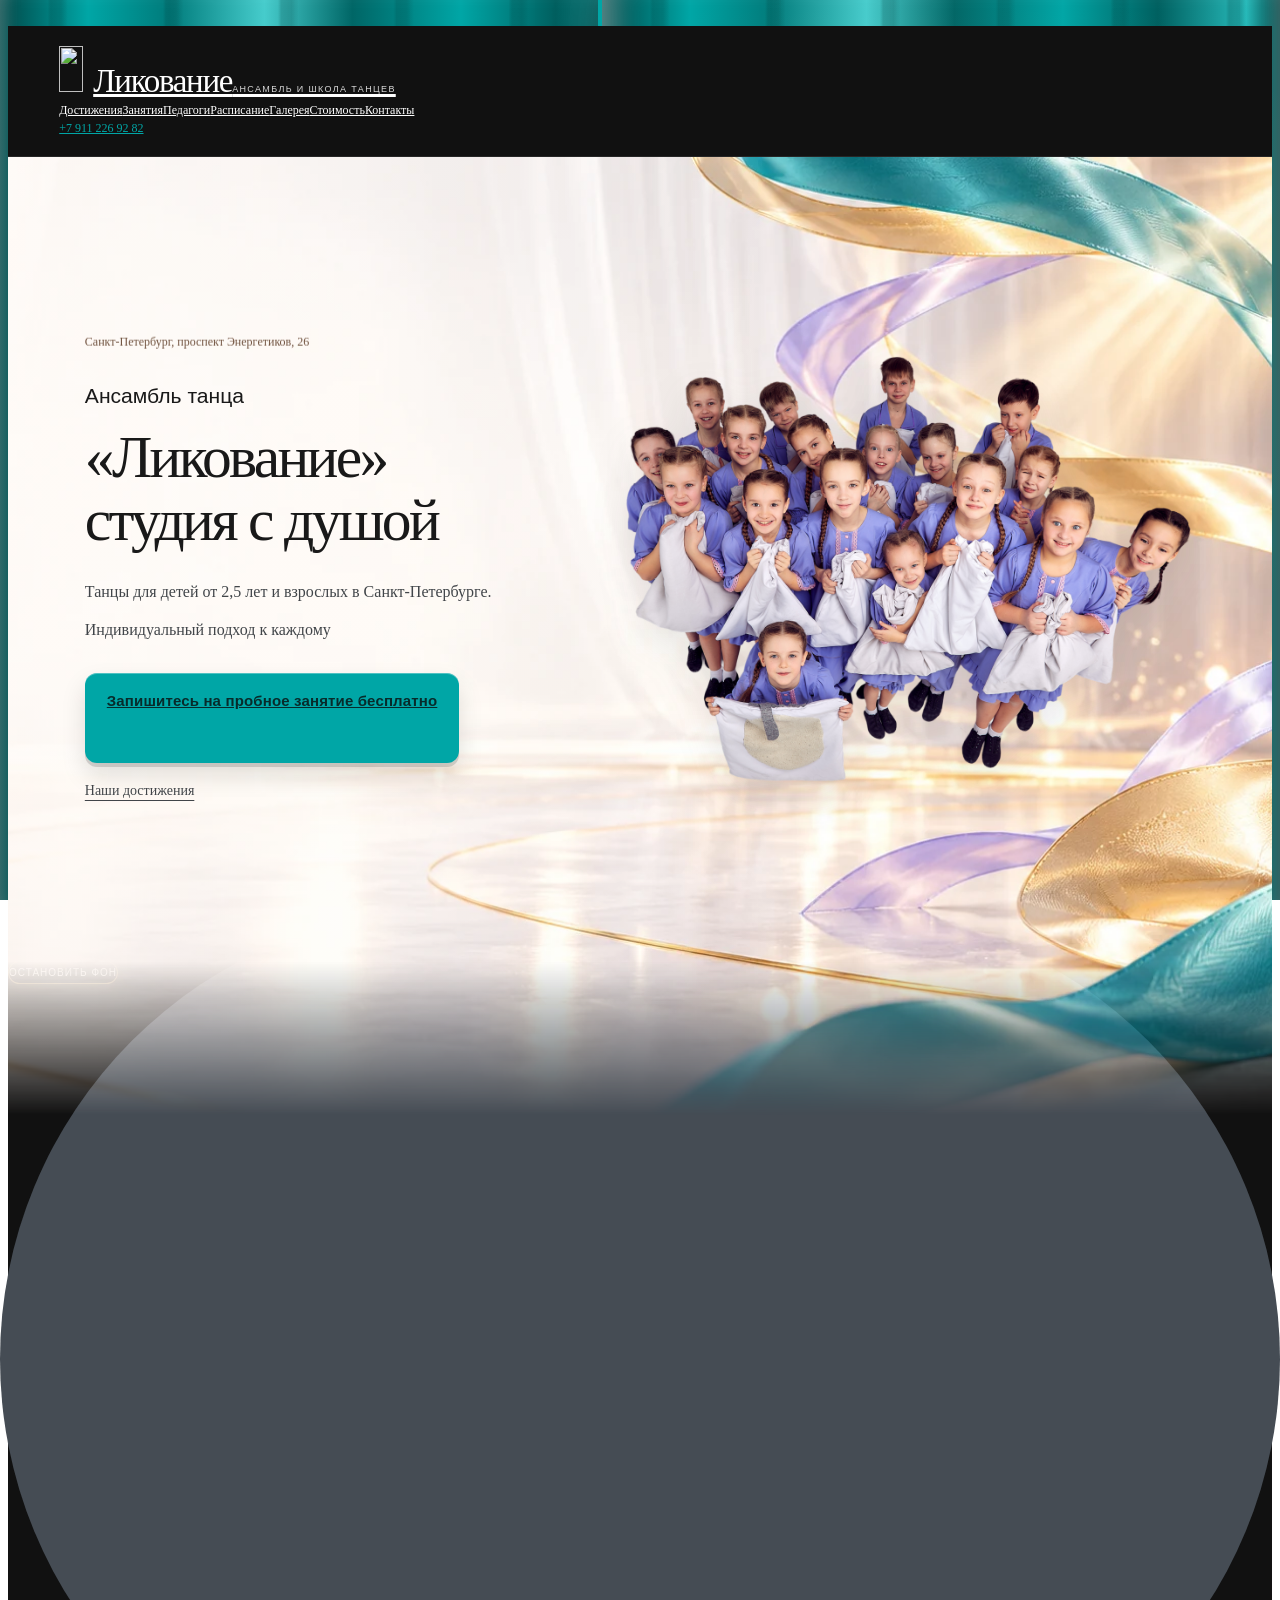
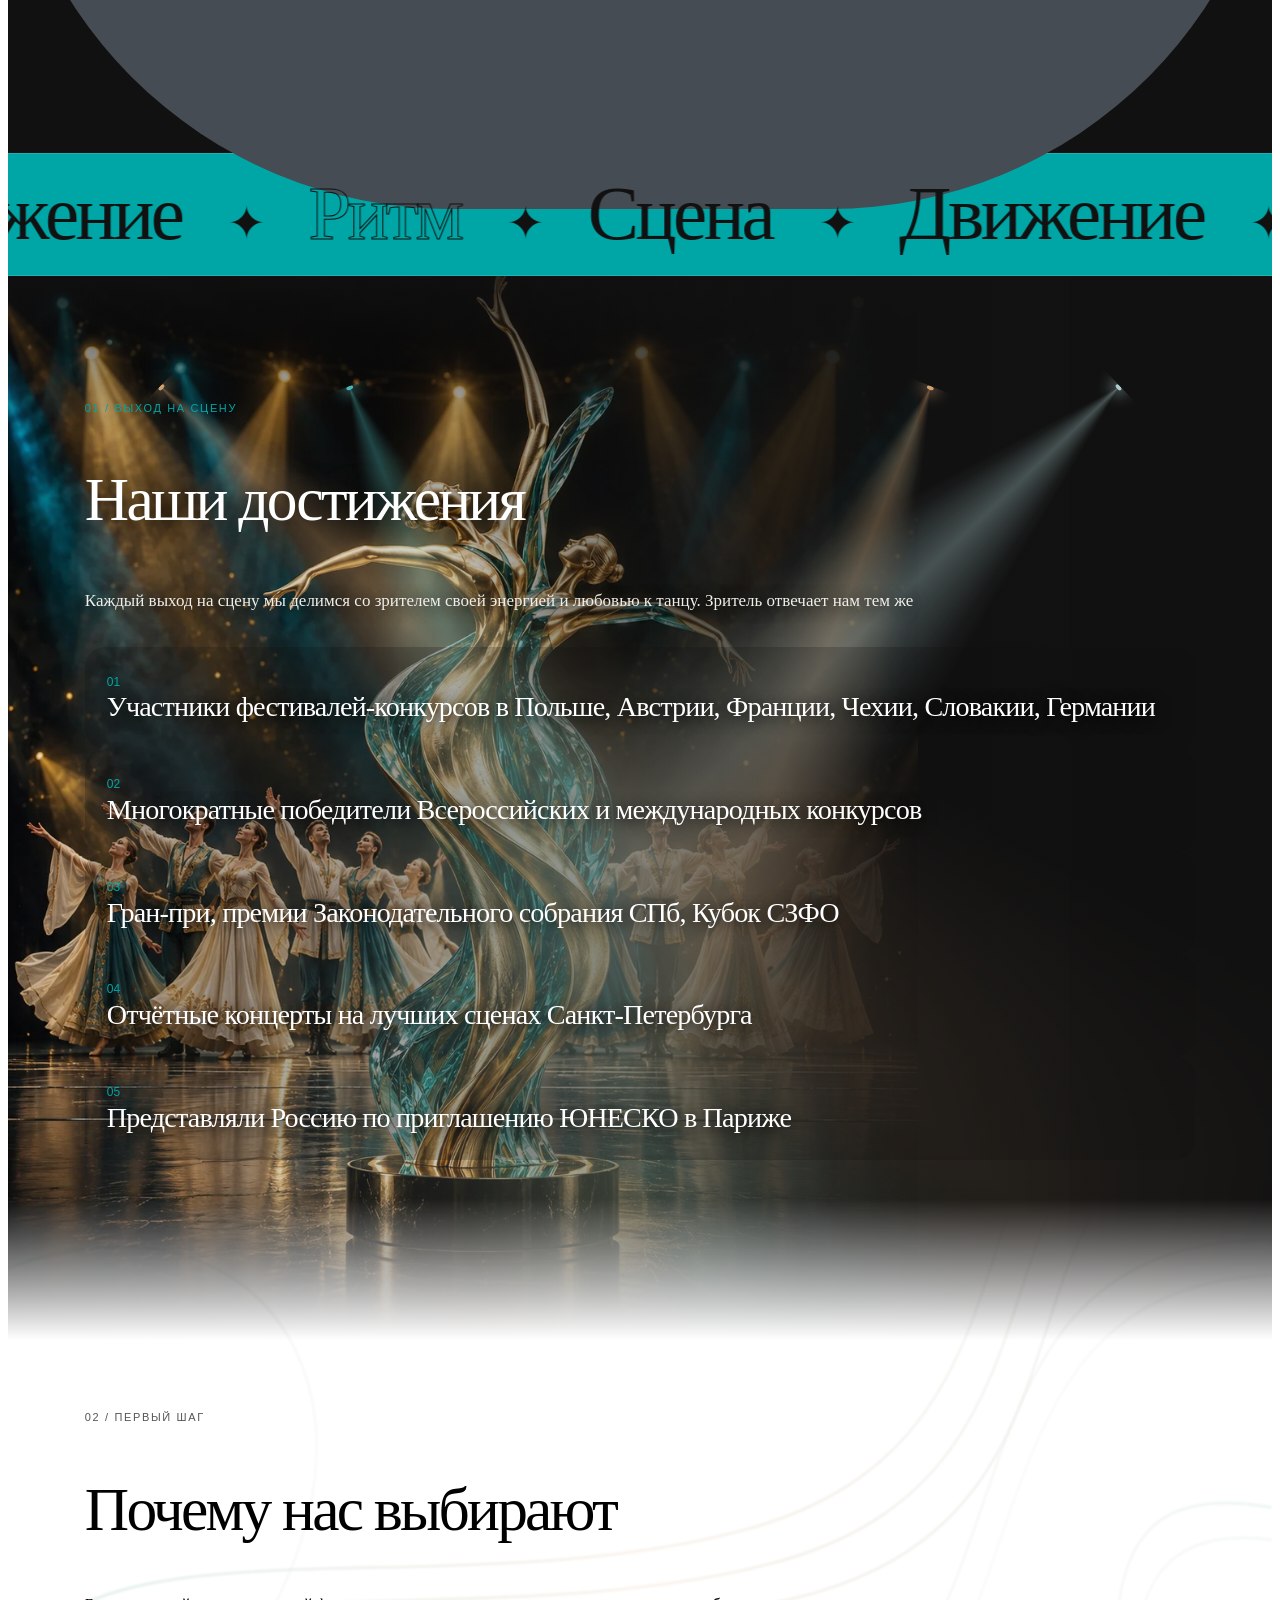
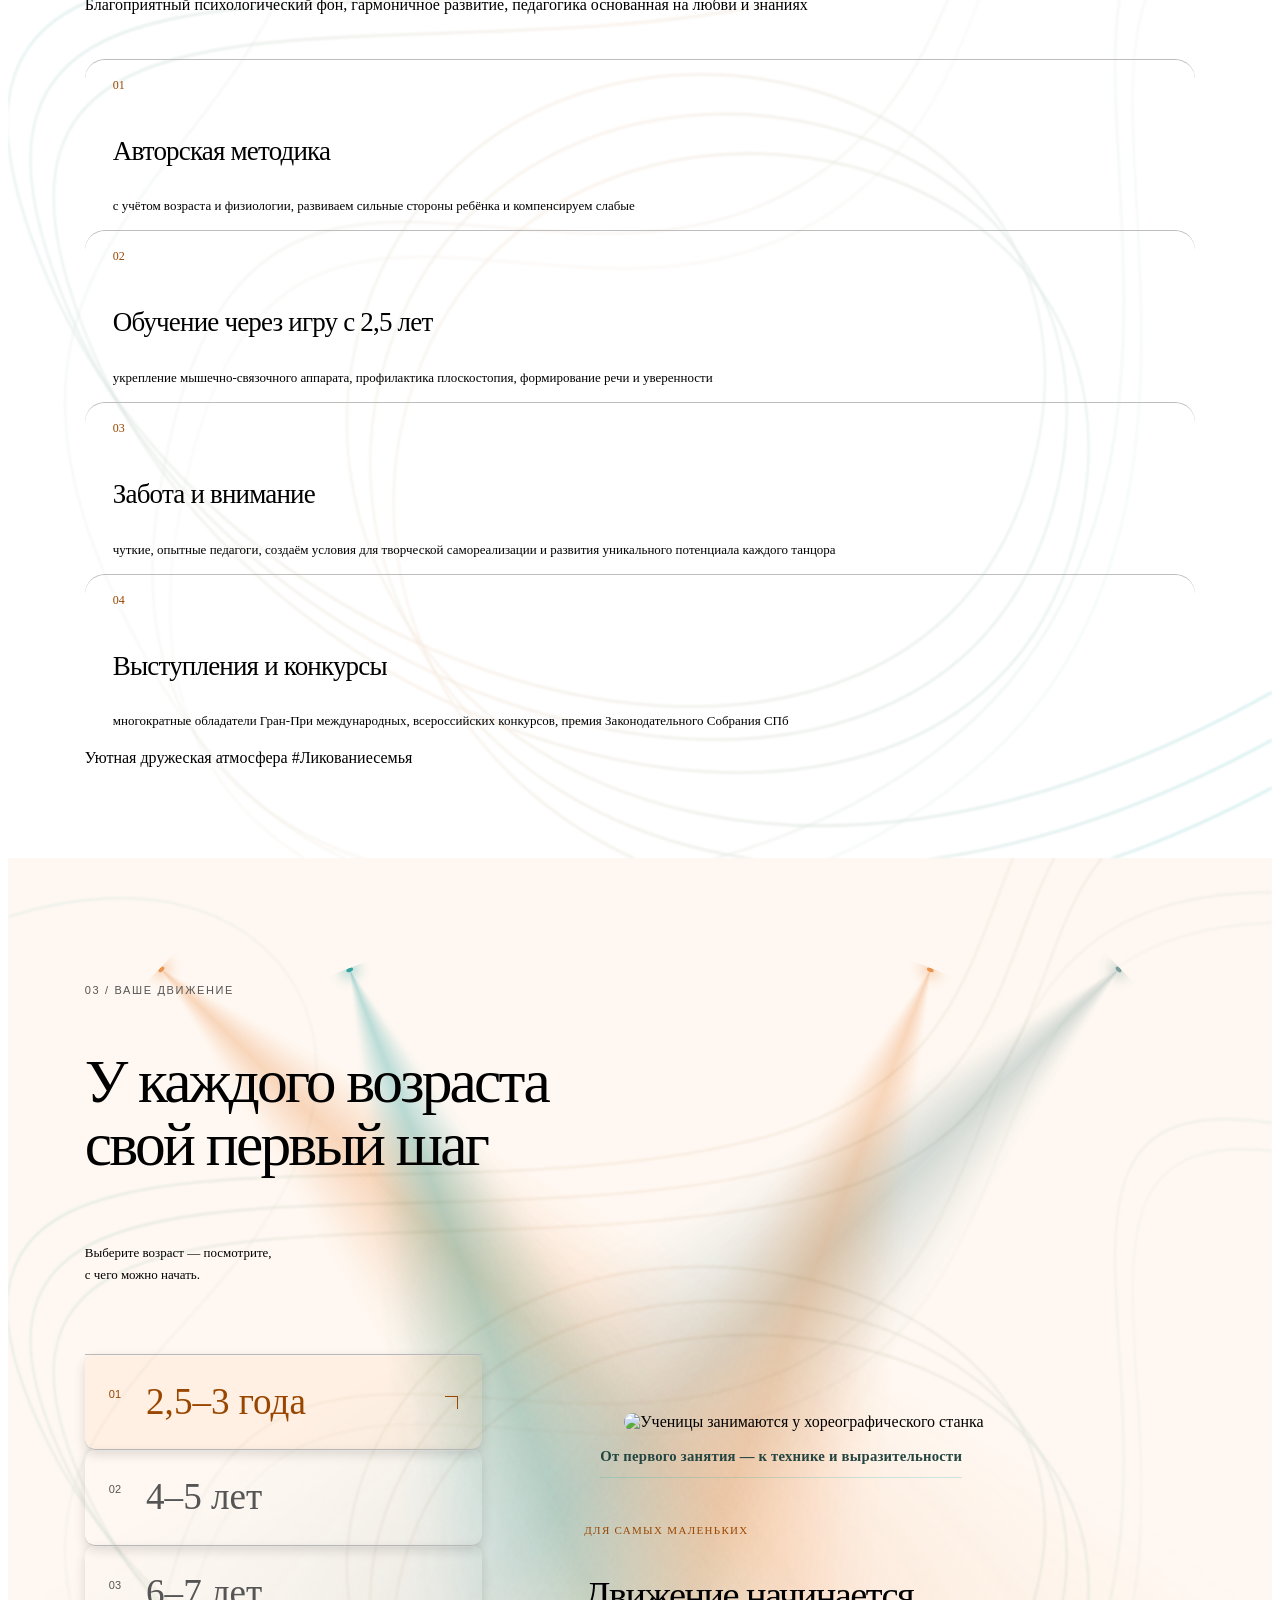
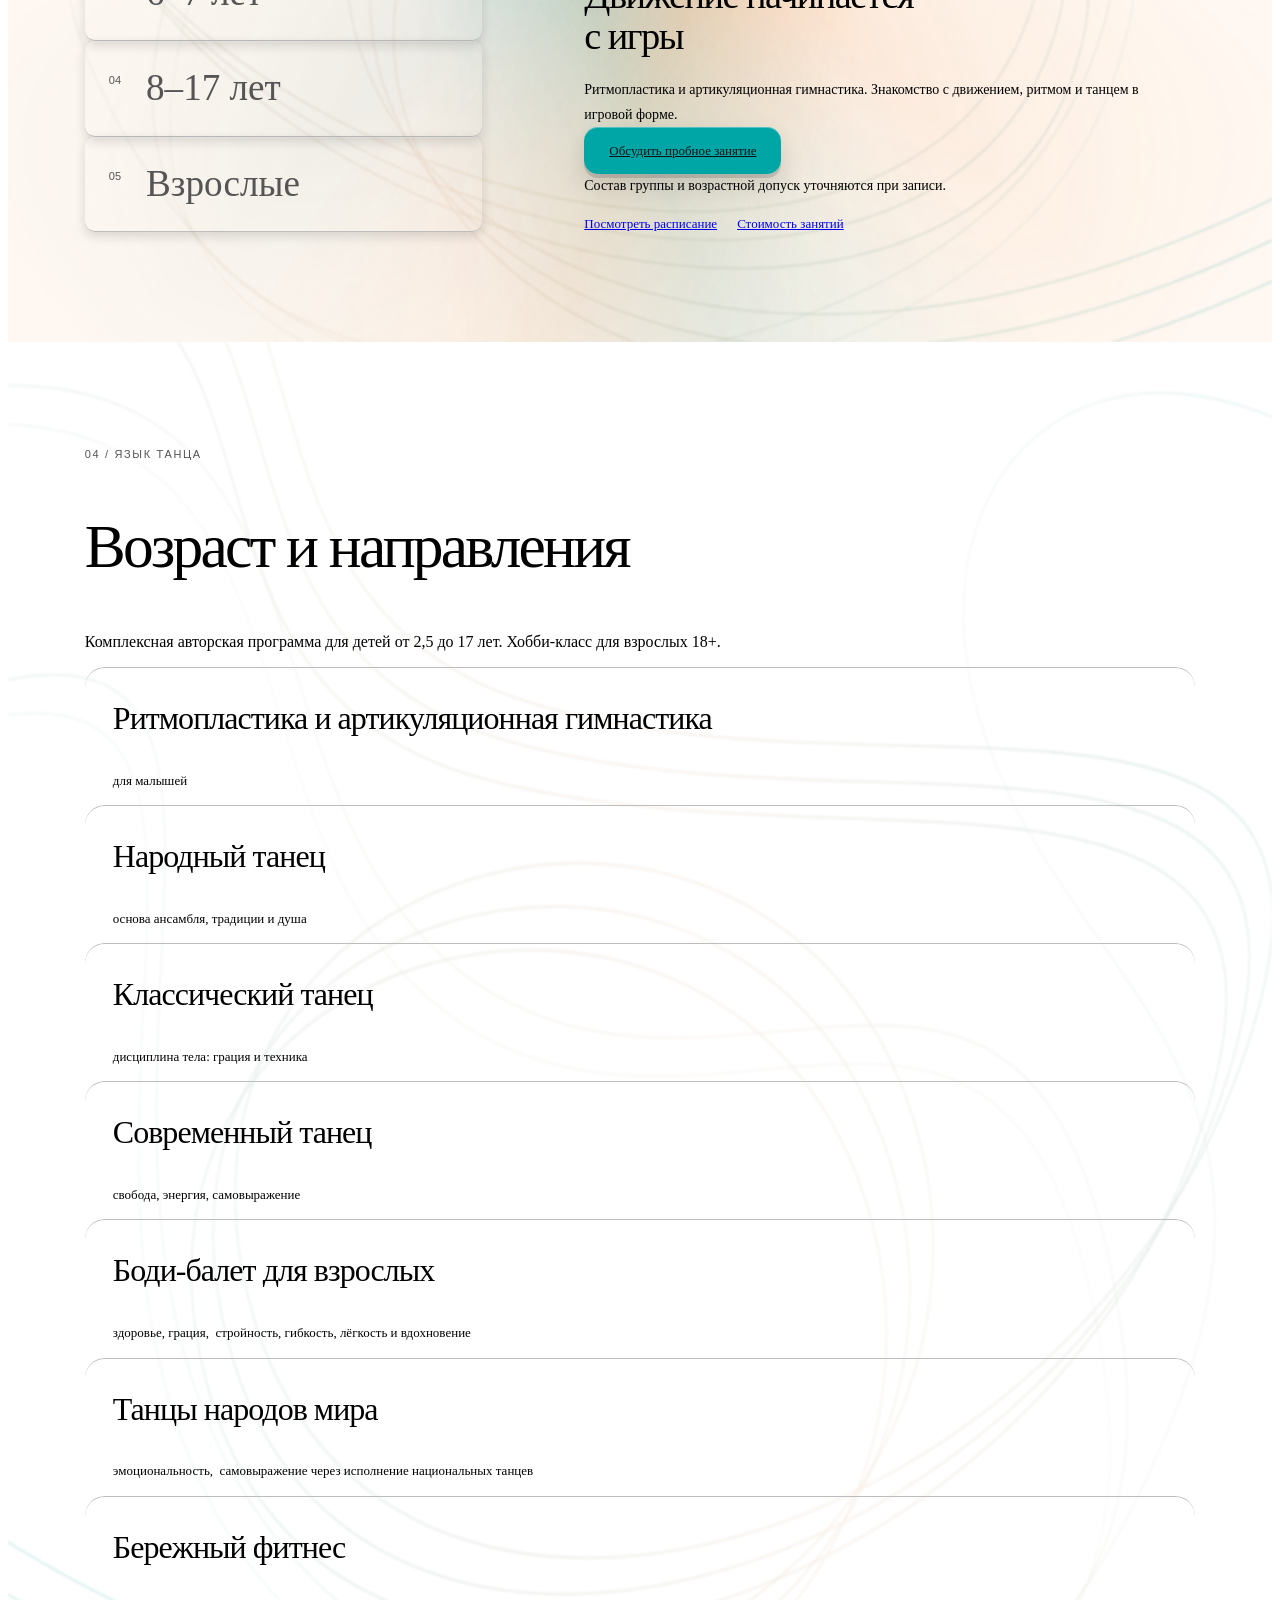
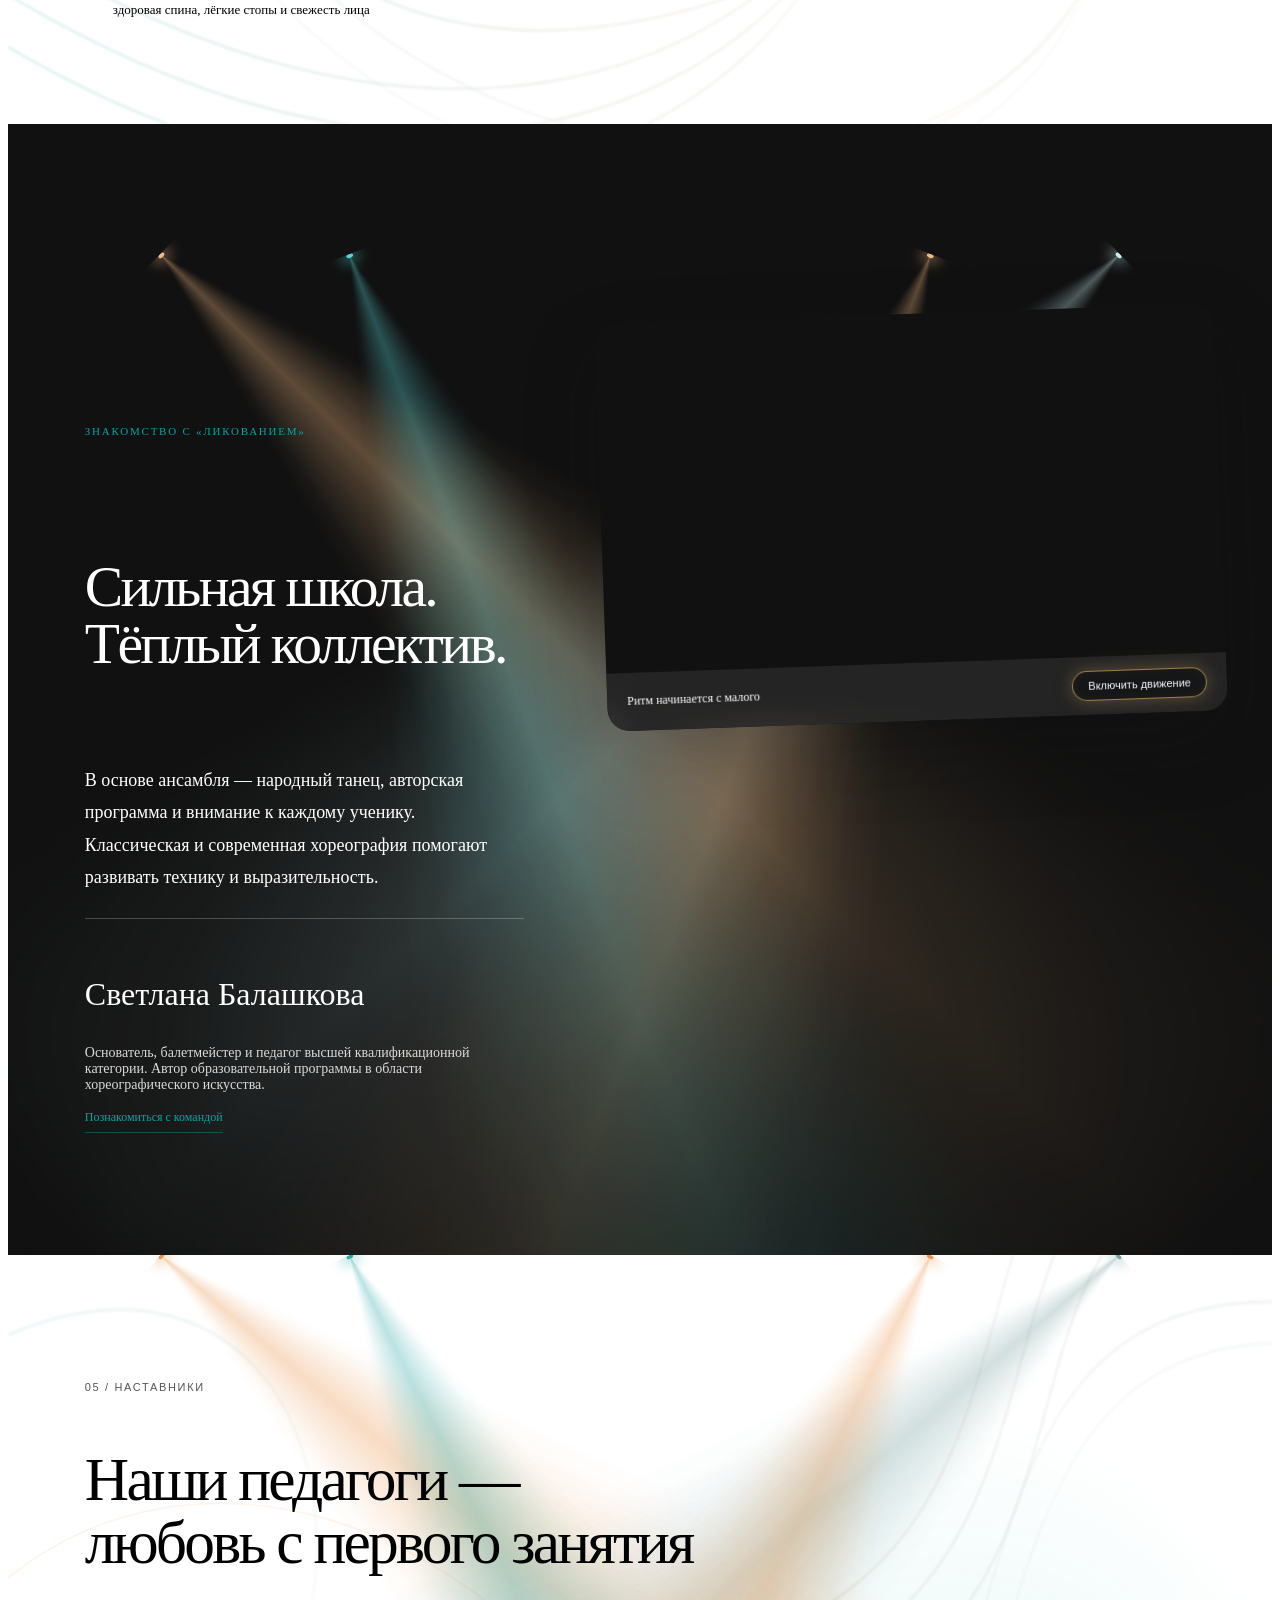
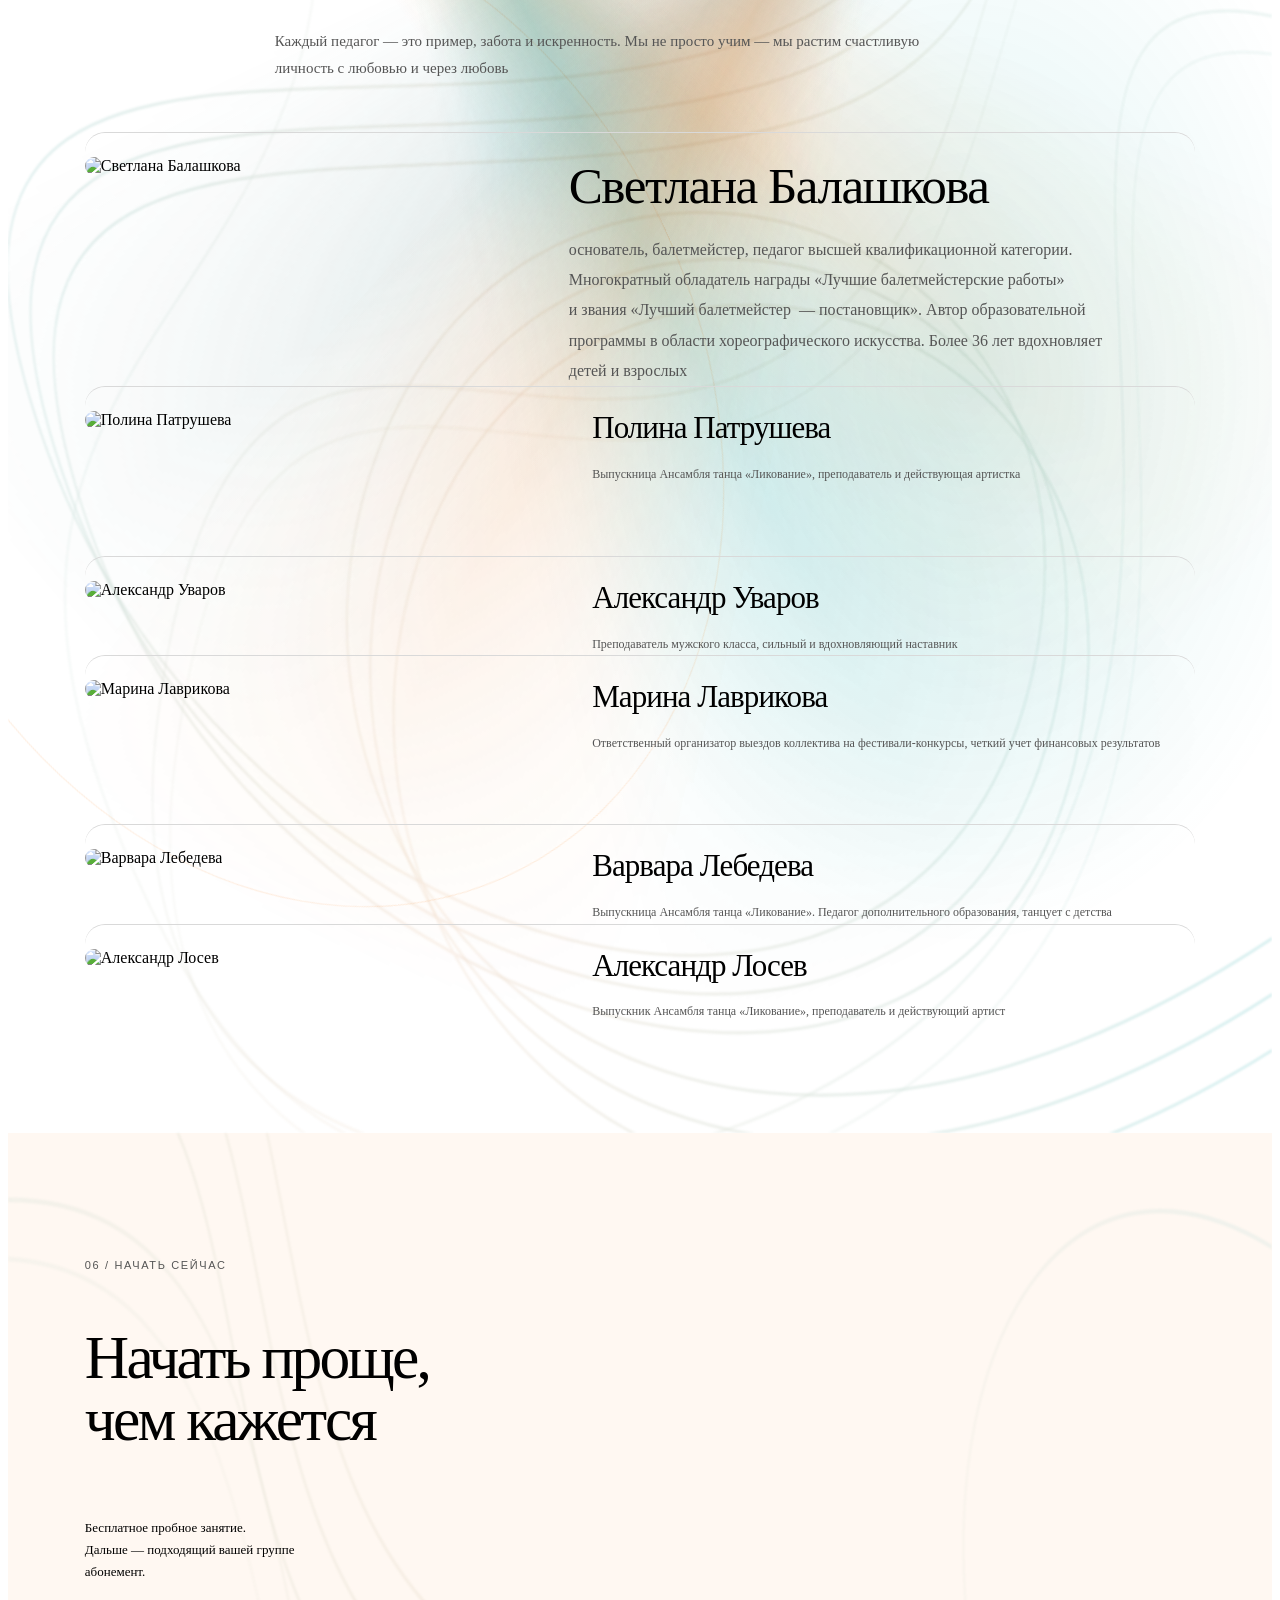
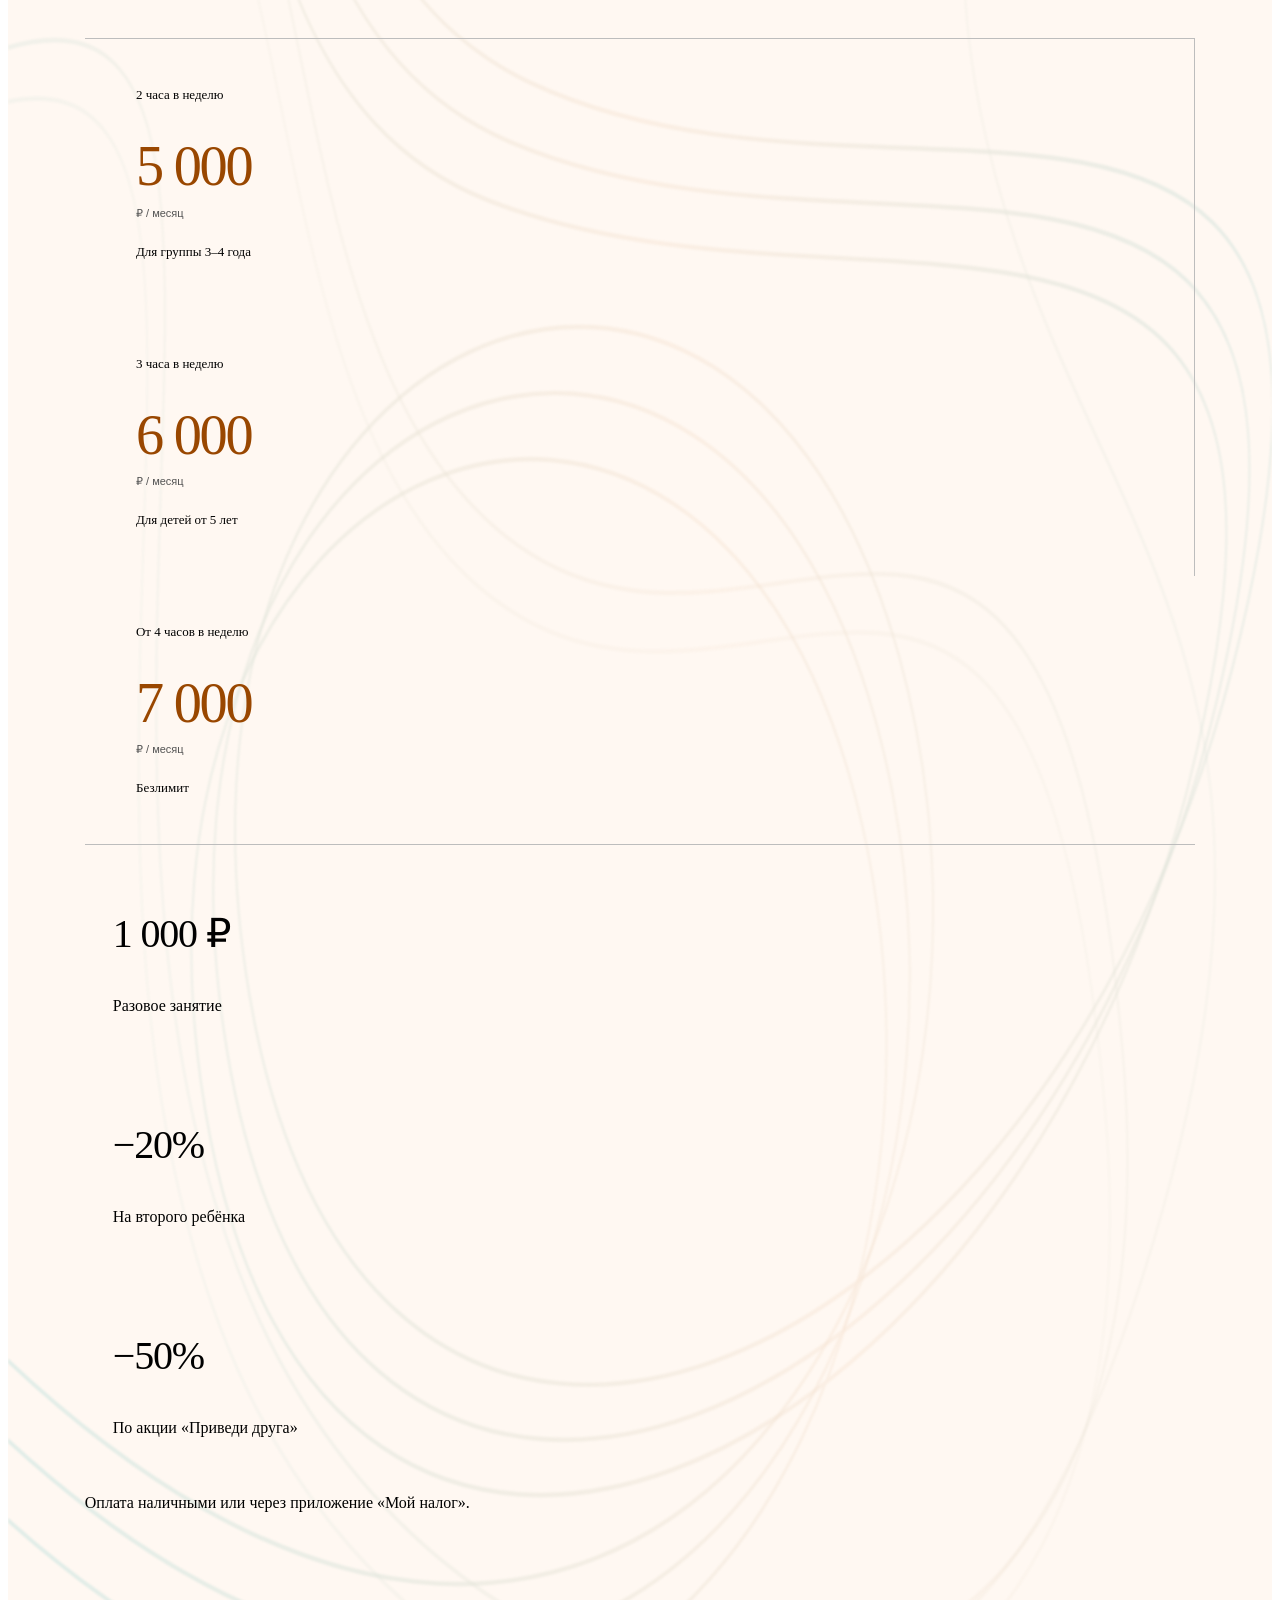
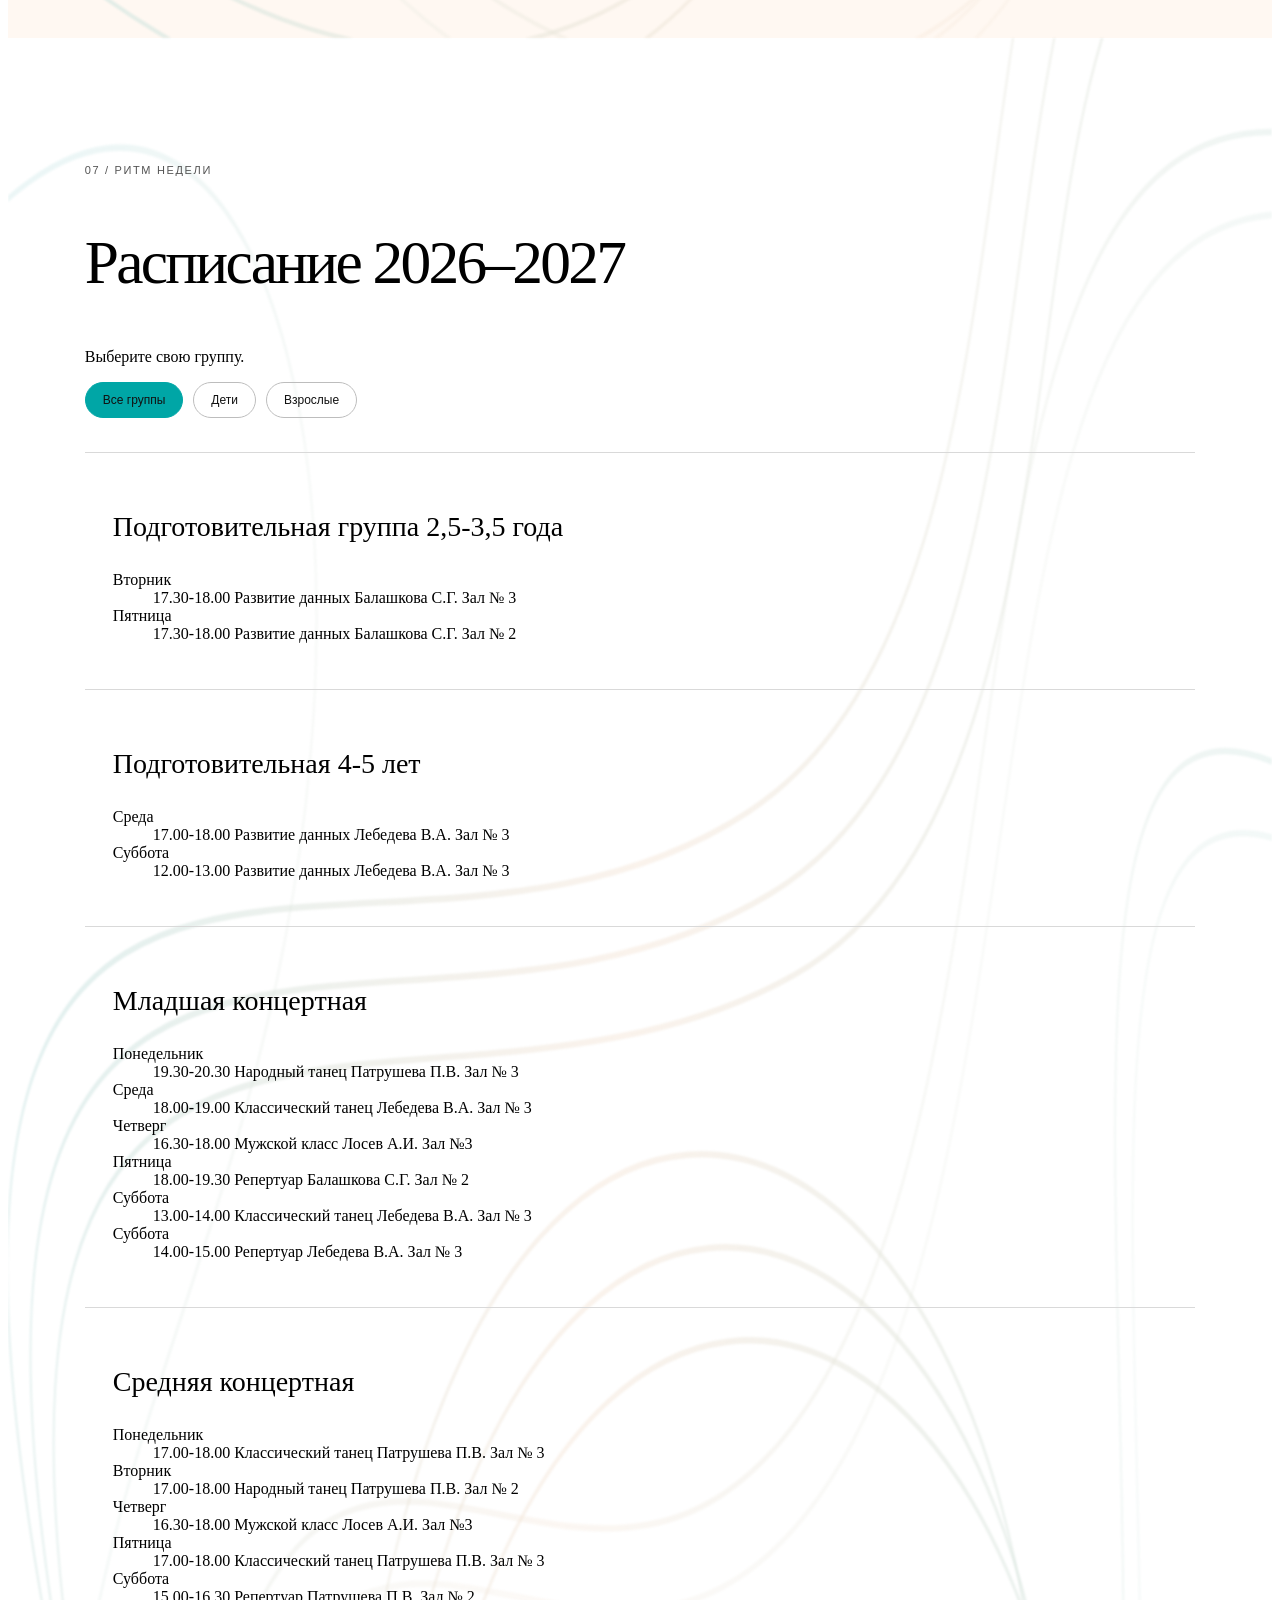
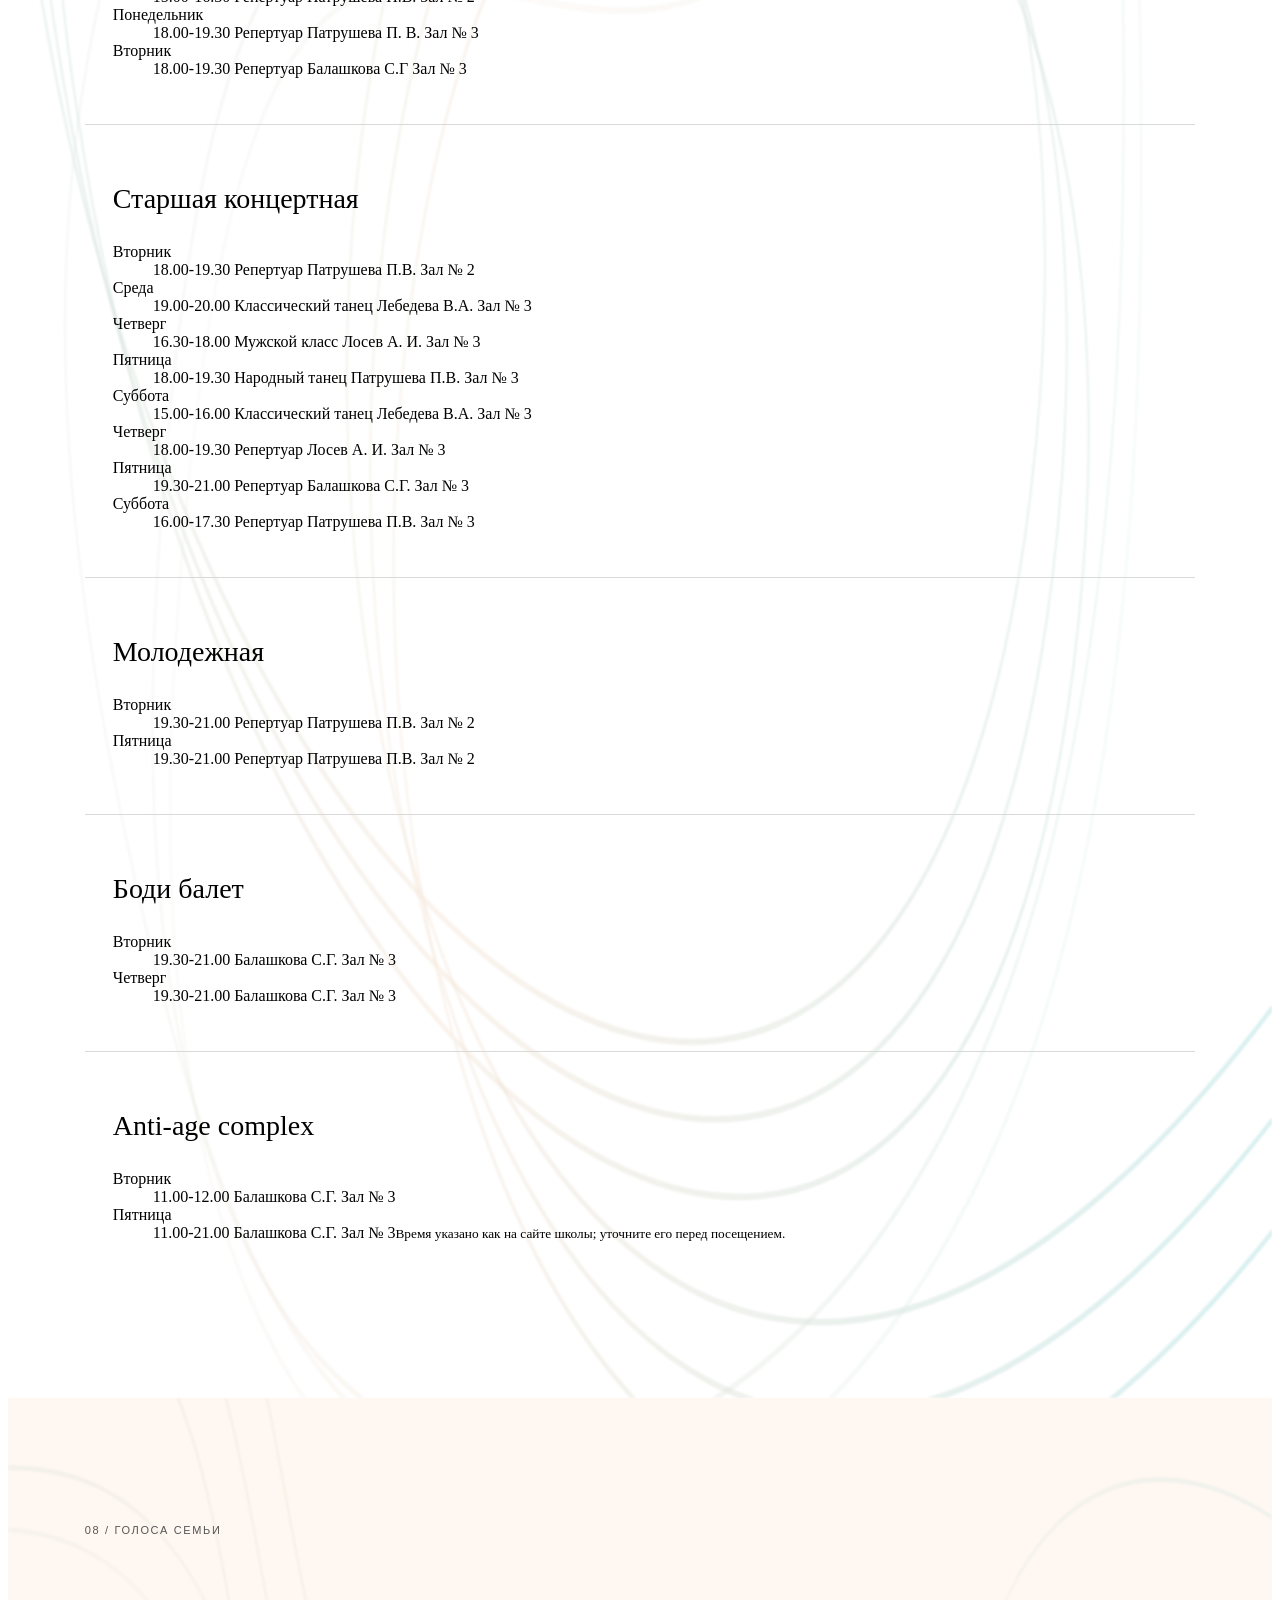
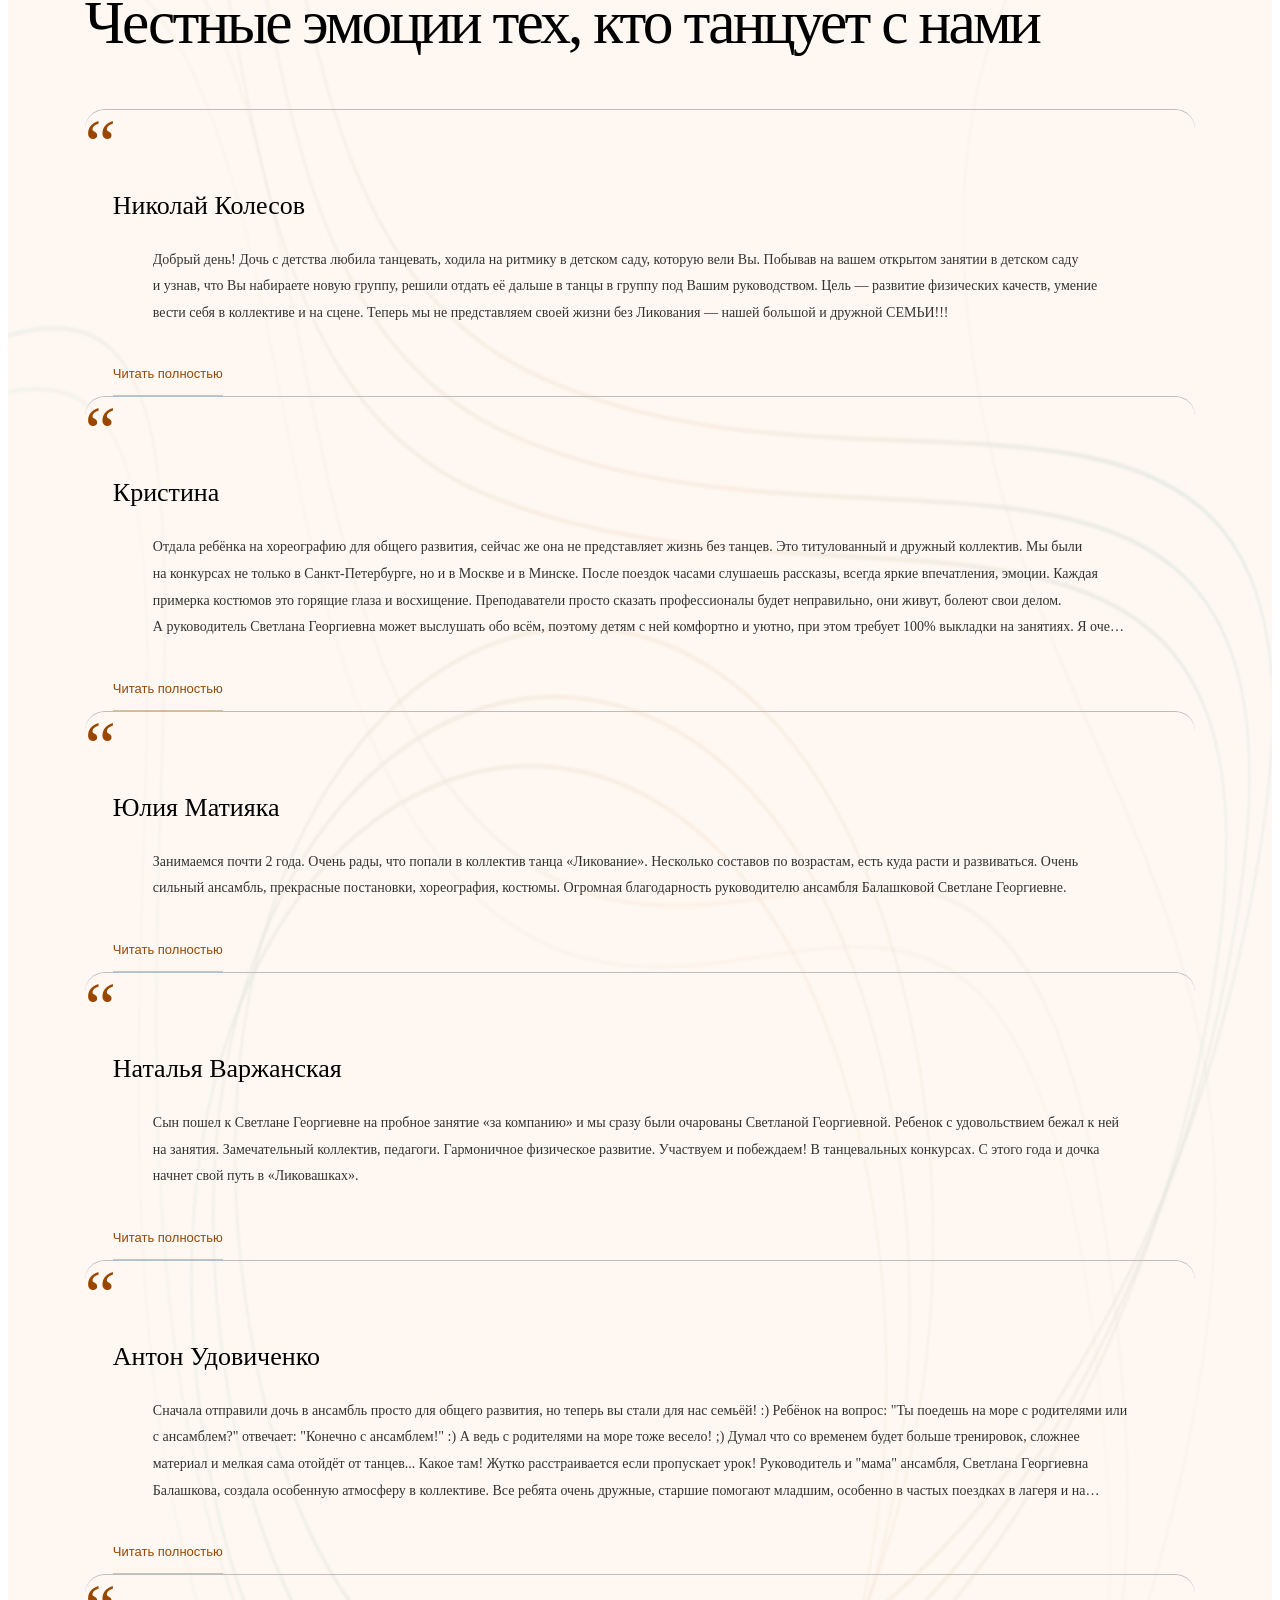
==== commit fa945893: "style: reduce background contour opacity further" ====
--- a/index.html
+++ b/index.html
@@ -1,6 +1,6 @@
 <!doctype html>
 <html lang="ru">
-<head><meta charset="utf-8"><meta name="viewport" content="width=device-width,initial-scale=1"><meta name="robots" content="noindex,nofollow"><title>Школа танцев в Красногвардейском районе СПб — Ликование</title><meta name="description" content="Танцы для детей от 2,5 лет и взрослых в Санкт-Петербурге. Ансамбль Ликование: педагоги, достижения, расписание, цены. Бесплатное пробное занятие."><link rel="stylesheet" href="design/style.css?v=dc64c6b007d2"><link rel="icon" href="research/assets/029.svg"><meta property="og:type" content="website"><meta property="og:title" content="Школа танцев Ликование"><meta property="og:description" content="Танцы для детей и взрослых в Санкт-Петербурге. От первого движения — к большой сцене."><script type="application/ld+json">{"@context":"https://schema.org","@type":"LocalBusiness","@id":"https://likovanie-spb.ru/#organization","name":"Школа танцев «Ликование»","alternateName":["Ликование","Ансамбль танца «Ликование»"],"url":"https://likovanie-spb.ru/","description":"Школа танцев «Ликование» в Санкт-Петербурге, Красногвардейский район: занятия для детей от 2,5 лет и взрослых. Народные, классические и современные танцы, боди-балет, танцы народов мира и бережный фитнес.","logo":{"@type":"ImageObject","@id":"https://likovanie-spb.ru/#logo","url":"https://static.tildacdn.com/tild3735-6437-4538-a136-336533653531/spina.png","contentUrl":"https://static.tildacdn.com/tild3735-6437-4538-a136-336533653531/spina.png","caption":"Школа танцев «Ликование»"},"image":{"@id":"https://likovanie-spb.ru/#logo"},"telephone":"+79112269282","priceRange":"₽₽","currenciesAccepted":"RUB","paymentAccepted":"Наличные, безналичная оплата","address":{"@type":"PostalAddress","streetAddress":"проспект Энергетиков, 26","addressLocality":"Санкт-Петербург","addressRegion":"Санкт-Петербург","addressCountry":"RU"},"areaServed":[{"@type":"City","name":"Санкт-Петербург"},{"@type":"AdministrativeArea","name":"Красногвардейский район"}],"sameAs":["https://vk.com/ans.likovanie"],"contactPoint":{"@type":"ContactPoint","telephone":"+79112269282","contactType":"customer service","areaServed":"RU","availableLanguage":"ru"},"hasOfferCatalog":{"@type":"OfferCatalog","name":"Направления школы танцев «Ликование»","itemListElement":[{"@type":"Offer","name":"Танцы для детей от 2,5 лет","itemOffered":{"@type":"Service","name":"Танцевальные занятия для детей от 2,5 лет","provider":{"@id":"https://likovanie-spb.ru/#organization"}}},{"@type":"Offer","name":"Народный танец","itemOffered":{"@type":"Service","name":"Занятия народным танцем","provider":{"@id":"https://likovanie-spb.ru/#organization"}}},{"@type":"Offer","name":"Классический танец","itemOffered":{"@type":"Service","name":"Занятия классическим танцем","provider":{"@id":"https://likovanie-spb.ru/#organization"}}},{"@type":"Offer","name":"Современный танец","itemOffered":{"@type":"Service","name":"Занятия современным танцем","provider":{"@id":"https://likovanie-spb.ru/#organization"}}},{"@type":"Offer","name":"Боди-балет для взрослых","itemOffered":{"@type":"Service","name":"Занятия боди-балетом для взрослых","provider":{"@id":"https://likovanie-spb.ru/#organization"}}},{"@type":"Offer","name":"Бережный фитнес","itemOffered":{"@type":"Service","name":"Бережный фитнес","provider":{"@id":"https://likovanie-spb.ru/#organization"}}}]}}</script><script type="application/ld+json">{"@context":"https://schema.org","@graph":[{"@type":"WebSite","@id":"https://likovanie-spb.ru/#website","url":"https://likovanie-spb.ru/","name":"Школа танцев «Ликование»","alternateName":"Ликование","description":"Школа танцев в Санкт-Петербурге для детей от 2,5 лет и взрослых.","inLanguage":"ru-RU","publisher":{"@id":"https://likovanie-spb.ru/#organization"},"image":{"@id":"https://likovanie-spb.ru/#logo"}},{"@type":"WebPage","@id":"https://likovanie-spb.ru/#webpage","url":"https://likovanie-spb.ru/","name":"Школа танцев в Красногвардейском районе СПб — «Ликование»","description":"Школа танцев «Ликование» в СПб: занятия для детей от 2,5 лет и взрослых, народные, классические и современные танцы. Бесплатное пробное занятие.","inLanguage":"ru-RU","isPartOf":{"@id":"https://likovanie-spb.ru/#website"},"about":{"@id":"https://likovanie-spb.ru/#organization"},"publisher":{"@id":"https://likovanie-spb.ru/#organization"},"primaryImageOfPage":{"@id":"https://likovanie-spb.ru/#logo"}}]}</script><link rel="stylesheet" href="design/stage.css?v=dc64c6b007d2"><link rel="stylesheet" href="design/experience.css?v=dc64c6b007d2"><link rel="stylesheet" href="design/reference-effects.css?v=dc64c6b007d2"></head>
+<head><meta charset="utf-8"><meta name="viewport" content="width=device-width,initial-scale=1"><meta name="robots" content="noindex,nofollow"><title>Школа танцев в Красногвардейском районе СПб — Ликование</title><meta name="description" content="Танцы для детей от 2,5 лет и взрослых в Санкт-Петербурге. Ансамбль Ликование: педагоги, достижения, расписание, цены. Бесплатное пробное занятие."><link rel="stylesheet" href="design/style.css?v=ac8e5c16c9e0"><link rel="icon" href="research/assets/029.svg"><meta property="og:type" content="website"><meta property="og:title" content="Школа танцев Ликование"><meta property="og:description" content="Танцы для детей и взрослых в Санкт-Петербурге. От первого движения — к большой сцене."><script type="application/ld+json">{"@context":"https://schema.org","@type":"LocalBusiness","@id":"https://likovanie-spb.ru/#organization","name":"Школа танцев «Ликование»","alternateName":["Ликование","Ансамбль танца «Ликование»"],"url":"https://likovanie-spb.ru/","description":"Школа танцев «Ликование» в Санкт-Петербурге, Красногвардейский район: занятия для детей от 2,5 лет и взрослых. Народные, классические и современные танцы, боди-балет, танцы народов мира и бережный фитнес.","logo":{"@type":"ImageObject","@id":"https://likovanie-spb.ru/#logo","url":"https://static.tildacdn.com/tild3735-6437-4538-a136-336533653531/spina.png","contentUrl":"https://static.tildacdn.com/tild3735-6437-4538-a136-336533653531/spina.png","caption":"Школа танцев «Ликование»"},"image":{"@id":"https://likovanie-spb.ru/#logo"},"telephone":"+79112269282","priceRange":"₽₽","currenciesAccepted":"RUB","paymentAccepted":"Наличные, безналичная оплата","address":{"@type":"PostalAddress","streetAddress":"проспект Энергетиков, 26","addressLocality":"Санкт-Петербург","addressRegion":"Санкт-Петербург","addressCountry":"RU"},"areaServed":[{"@type":"City","name":"Санкт-Петербург"},{"@type":"AdministrativeArea","name":"Красногвардейский район"}],"sameAs":["https://vk.com/ans.likovanie"],"contactPoint":{"@type":"ContactPoint","telephone":"+79112269282","contactType":"customer service","areaServed":"RU","availableLanguage":"ru"},"hasOfferCatalog":{"@type":"OfferCatalog","name":"Направления школы танцев «Ликование»","itemListElement":[{"@type":"Offer","name":"Танцы для детей от 2,5 лет","itemOffered":{"@type":"Service","name":"Танцевальные занятия для детей от 2,5 лет","provider":{"@id":"https://likovanie-spb.ru/#organization"}}},{"@type":"Offer","name":"Народный танец","itemOffered":{"@type":"Service","name":"Занятия народным танцем","provider":{"@id":"https://likovanie-spb.ru/#organization"}}},{"@type":"Offer","name":"Классический танец","itemOffered":{"@type":"Service","name":"Занятия классическим танцем","provider":{"@id":"https://likovanie-spb.ru/#organization"}}},{"@type":"Offer","name":"Современный танец","itemOffered":{"@type":"Service","name":"Занятия современным танцем","provider":{"@id":"https://likovanie-spb.ru/#organization"}}},{"@type":"Offer","name":"Боди-балет для взрослых","itemOffered":{"@type":"Service","name":"Занятия боди-балетом для взрослых","provider":{"@id":"https://likovanie-spb.ru/#organization"}}},{"@type":"Offer","name":"Бережный фитнес","itemOffered":{"@type":"Service","name":"Бережный фитнес","provider":{"@id":"https://likovanie-spb.ru/#organization"}}}]}}</script><script type="application/ld+json">{"@context":"https://schema.org","@graph":[{"@type":"WebSite","@id":"https://likovanie-spb.ru/#website","url":"https://likovanie-spb.ru/","name":"Школа танцев «Ликование»","alternateName":"Ликование","description":"Школа танцев в Санкт-Петербурге для детей от 2,5 лет и взрослых.","inLanguage":"ru-RU","publisher":{"@id":"https://likovanie-spb.ru/#organization"},"image":{"@id":"https://likovanie-spb.ru/#logo"}},{"@type":"WebPage","@id":"https://likovanie-spb.ru/#webpage","url":"https://likovanie-spb.ru/","name":"Школа танцев в Красногвардейском районе СПб — «Ликование»","description":"Школа танцев «Ликование» в СПб: занятия для детей от 2,5 лет и взрослых, народные, классические и современные танцы. Бесплатное пробное занятие.","inLanguage":"ru-RU","isPartOf":{"@id":"https://likovanie-spb.ru/#website"},"about":{"@id":"https://likovanie-spb.ru/#organization"},"publisher":{"@id":"https://likovanie-spb.ru/#organization"},"primaryImageOfPage":{"@id":"https://likovanie-spb.ru/#logo"}}]}</script><link rel="stylesheet" href="design/stage.css?v=ac8e5c16c9e0"><link rel="stylesheet" href="design/experience.css?v=ac8e5c16c9e0"><link rel="stylesheet" href="design/reference-effects.css?v=ac8e5c16c9e0"></head>
 <body class="stage-home">
 <a class="skip" href="#main">Перейти к содержимому</a>
 
@@ -15,6 +15,6 @@
 <section class="section transferred" id="directions"><div class="section-head" data-act="04 / Язык танца"><h2>Возраст и направления</h2></div><p>Комплексная авторская программа для детей от 2,5 до 17 лет. Хобби-класс для взрослых 18+.</p><div class="direction-grid"><article><h3>Ритмопластика и артикуляционная гимнастика</h3><p>для малышей</p></article><article><h3>Народный танец</h3><p>основа ансамбля, традиции и душа</p></article><article><h3>Классический танец</h3><p>дисциплина тела: грация и техника</p></article><article><h3>Современный танец</h3><p>свобода, энергия, самовыражение</p></article><article><h3>Боди-балет для взрослых</h3><p>здоровье, грация,  стройность, гибкость, лёгкость и вдохновение</p></article><article><h3>Танцы народов мира</h3><p>эмоциональность,  самовыражение через исполнение национальных танцев</p></article><article><h3>Бережный фитнес</h3><p>здоровая спина, лёгкие стопы и свежесть лица</p></article></div></section><section class="school section" id="school"><p class="school-note">Знакомство с «Ликованием»</p><h2>Сильная школа.<br>Тёплый коллектив.</h2><div class="school-columns"><p>В основе ансамбля — народный танец, авторская программа и внимание к каждому ученику. Классическая и современная хореография помогают развивать технику и выразительность.</p><div><h3>Светлана Балашкова</h3><p>Основатель, балетмейстер и педагог высшей квалификационной категории. Автор образовательной программы в области хореографического искусства.</p><a href="#teachers">Познакомиться с командой</a></div></div><figure class="living-frame"><video muted loop playsinline preload="none" aria-hidden="true" poster="research/assets/living-frame.jpg" data-src="research/videos/living-frame.mp4"></video><figcaption><span>Ритм начинается с малого</span><button class="living-toggle" type="button" hidden aria-pressed="false">Пауза</button></figcaption></figure></section>
 <section class="section transferred" id="teachers"><div class="section-head" data-act="05 / Наставники"><h2>Наши педагоги — любовь с первого занятия</h2></div><p>Каждый педагог — это пример, забота и искренность. Мы не просто учим — мы растим счастливую личность с любовью и через любовь </p><div class="teacher-grid"><article><picture><source type="image/webp" srcset="research/assets/038.webp"><img loading="lazy" src="research/assets/038.jpg" alt="Светлана Балашкова"></picture><h3>Светлана Балашкова</h3><p>основатель, балетмейстер, педагог высшей квалификационной категории. Многократный обладатель награды «Лучшие балетмейстерские работы» и звания «Лучший балетмейстер  — постановщик». Автор образовательной программы в области хореографического искусства. Более 36 лет вдохновляет детей и взрослых</p></article><article><picture><source type="image/webp" srcset="research/assets/013.webp"><img loading="lazy" src="research/assets/013.jpg" alt="Полина Патрушева"></picture><h3>Полина Патрушева</h3><p>Выпускница Ансамбля танца «Ликование», преподаватель и действующая артистка</p></article><article><picture><source type="image/webp" srcset="research/assets/044.webp"><img loading="lazy" src="research/assets/044.jpg" alt="Александр Уваров"></picture><h3>Александр Уваров</h3><p>Преподаватель мужского класса, сильный и вдохновляющий наставник</p></article><article><picture><source type="image/webp" srcset="research/assets/007.webp"><img loading="lazy" src="research/assets/007.jpg" alt="Марина Лаврикова"></picture><h3>Марина Лаврикова</h3><p>Ответственный организатор выездов коллектива на фестивали-конкурсы, четкий учет финансовых результатов</p></article><article><picture><source type="image/webp" srcset="research/assets/084.webp"><img loading="lazy" src="research/assets/084.jpg" alt="Варвара Лебедева"></picture><h3>Варвара Лебедева</h3><p>Выпускница Ансамбля танца «Ликование». Педагог дополнительного образования, танцует с детства</p></article><article><picture><source type="image/webp" srcset="research/assets/079.webp"><img loading="lazy" src="research/assets/079.jpg" alt="Александр Лосев"></picture><h3>Александр Лосев</h3><p>Выпускник Ансамбля танца «Ликование», преподаватель и действующий артист</p></article></div></section><section class="prices section" id="prices"><div class="section-head" data-act="06 / Начать сейчас"><h2>Начать проще,<br>чем кажется</h2><p>Бесплатное пробное занятие.<br>Дальше — подходящий вашей группе абонемент.</p></div><div class="price-grid"><article><p>2 часа в неделю</p><h3>5 000 <span>₽ / месяц</span></h3><p>Для группы 3–4 года</p></article><article><p>3 часа в неделю</p><h3>6 000 <span>₽ / месяц</span></h3><p>Для детей от 5 лет</p></article><article><p>От 4 часов в неделю</p><h3>7 000 <span>₽ / месяц</span></h3><p>Безлимит</p></article></div><div class="offer-grid"><article><h3>1 000 ₽</h3><p>Разовое занятие</p></article><article><h3>−20%</h3><p>На второго ребёнка</p></article><article><h3>−50%</h3><p>По акции «Приведи друга»</p></article></div><p>Оплата наличными или через приложение «Мой налог».</p></section>
 <section class="section transferred" id="schedule"><div class="section-head" data-act="07 / Ритм недели"><h2>Расписание 2026–2027</h2></div><p>Выберите свою группу.</p><div class="schedule-filters" role="group" aria-label="Фильтр расписания"><button type="button" data-schedule-filter="all" aria-pressed="true">Все группы</button><button type="button" data-schedule-filter="children" aria-pressed="false">Дети</button><button type="button" data-schedule-filter="adults" aria-pressed="false">Взрослые</button></div><div class="schedule-grid"><article data-schedule-group="children"><h3>Подготовительная группа 2,5-3,5 года</h3><dl><div><dt>Вторник</dt><dd>17.30-18.00 Развитие данных Балашкова С.Г. Зал № 3</dd></div><div><dt>Пятница</dt><dd>17.30-18.00 Развитие данных Балашкова С.Г. Зал № 2</dd></div></dl></article><article data-schedule-group="children"><h3>Подготовительная 4-5 лет</h3><dl><div><dt>Среда</dt><dd>17.00-18.00 Развитие данных Лебедева В.А. Зал № 3</dd></div><div><dt>Суббота</dt><dd>12.00-13.00 Развитие данных Лебедева В.А. Зал № 3</dd></div></dl></article><article data-schedule-group="children"><h3>Младшая концертная</h3><dl><div><dt>Понедельник</dt><dd>19.30-20.30 Народный танец Патрушева П.В. Зал № 3</dd></div><div><dt>Среда</dt><dd>18.00-19.00 Классический танец Лебедева В.А. Зал № 3</dd></div><div><dt>Четверг</dt><dd>16.30-18.00 Мужской класс Лосев А.И. Зал №3</dd></div><div><dt>Пятница</dt><dd>18.00-19.30 Репертуар Балашкова С.Г. Зал № 2</dd></div><div><dt>Суббота</dt><dd>13.00-14.00 Классический танец Лебедева В.А. Зал № 3</dd></div><div><dt>Суббота</dt><dd>14.00-15.00 Репертуар Лебедева В.А. Зал № 3</dd></div></dl></article><article data-schedule-group="children"><h3>Средняя концертная</h3><dl><div><dt>Понедельник</dt><dd>17.00-18.00 Классический танец Патрушева П.В. Зал № 3</dd></div><div><dt>Вторник</dt><dd>17.00-18.00 Народный танец Патрушева П.В. Зал № 2</dd></div><div><dt>Четверг</dt><dd>16.30-18.00 Мужской класс Лосев А.И. Зал №3</dd></div><div><dt>Пятница</dt><dd>17.00-18.00 Классический танец Патрушева П.В. Зал № 3</dd></div><div><dt>Суббота</dt><dd>15.00-16.30 Репертуар Патрушева П.В. Зал № 2</dd></div><div><dt>Понедельник</dt><dd>18.00-19.30 Репертуар Патрушева П. В. Зал № 3</dd></div><div><dt>Вторник</dt><dd>18.00-19.30 Репертуар Балашкова С.Г Зал № 3</dd></div></dl></article><article data-schedule-group="children"><h3>Старшая концертная</h3><dl><div><dt>Вторник</dt><dd>18.00-19.30 Репертуар Патрушева П.В. Зал № 2</dd></div><div><dt>Среда</dt><dd>19.00-20.00 Классический танец Лебедева В.А. Зал № 3</dd></div><div><dt>Четверг</dt><dd>16.30-18.00 Мужской класс Лосев А. И. Зал № 3</dd></div><div><dt>Пятница</dt><dd>18.00-19.30 Народный танец Патрушева П.В. Зал № 3</dd></div><div><dt>Суббота</dt><dd>15.00-16.00 Классический танец Лебедева В.А. Зал № 3</dd></div><div><dt>Четверг</dt><dd>18.00-19.30 Репертуар Лосев А. И. Зал № 3</dd></div><div><dt>Пятница</dt><dd>19.30-21.00 Репертуар Балашкова С.Г. Зал № 3</dd></div><div><dt>Суббота</dt><dd>16.00-17.30 Репертуар Патрушева П.В. Зал № 3</dd></div></dl></article><article data-schedule-group="adults"><h3>Молодежная</h3><dl><div><dt>Вторник</dt><dd>19.30-21.00 Репертуар Патрушева П.В. Зал № 2</dd></div><div><dt>Пятница</dt><dd>19.30-21.00 Репертуар Патрушева П.В. Зал № 2</dd></div></dl></article><article data-schedule-group="adults"><h3>Боди балет</h3><dl><div><dt>Вторник</dt><dd>19.30-21.00 Балашкова С.Г. Зал № 3</dd></div><div><dt>Четверг</dt><dd>19.30-21.00 Балашкова С.Г. Зал № 3</dd></div></dl></article><article data-schedule-group="adults"><h3>Anti-age complex</h3><dl><div><dt>Вторник</dt><dd>11.00-12.00 Балашкова С.Г. Зал № 3</dd></div><div><dt>Пятница</dt><dd>11.00-21.00 Балашкова С.Г. Зал № 3<small>Время указано как на сайте школы; уточните его перед посещением.</small></dd></div></dl></article></div></section><section class="section transferred" id="reviews"><div class="section-head" data-act="08 / Голоса семьи"><h2>Честные эмоции тех, кто танцует с нами</h2></div><div class="review-grid"><article><h3>Николай Колесов</h3><blockquote>Добрый день! Дочь с детства любила танцевать, ходила на ритмику в детском саду, которую вели Вы. Побывав на вашем открытом занятии в детском саду и узнав, что Вы набираете новую группу, решили отдать её дальше в танцы в группу под Вашим руководством. Цель — развитие физических качеств, умение вести себя в коллективе и на сцене. Теперь мы не представляем своей жизни без Ликования — нашей большой и дружной СЕМЬИ!!!</blockquote></article><article><h3>Кристина</h3><blockquote>Отдала ребёнка на хореографию для общего развития, сейчас же она не представляет жизнь без танцев. Это титулованный и дружный коллектив. Мы были на конкурсах не только в Санкт-Петербурге, но и в Москве и в Минске. После поездок часами слушаешь рассказы, всегда яркие впечатления, эмоции. Каждая примерка костюмов это горящие глаза и восхищение. Преподаватели просто сказать профессионалы будет неправильно, они живут, болеют свои делом. А руководитель Светлана Георгиевна может выслушать обо всём, поэтому детям с ней комфортно и уютно, при этом требует 100% выкладки на занятиях. Я очень довольна тем, что мой ребёнок здесь занимается и ей это нравится</blockquote></article><article><h3>Юлия Матияка</h3><blockquote>Занимаемся почти 2 года. Очень рады, что попали в коллектив танца «Ликование». Несколько составов по возрастам, есть куда расти и развиваться. Очень сильный ансамбль, прекрасные постановки, хореография, костюмы. Огромная благодарность руководителю ансамбля Балашковой Светлане Георгиевне.</blockquote></article><article><h3>Наталья Варжанская</h3><blockquote>Сын пошел к Светлане Георгиевне на пробное занятие «за компанию» и мы сразу были очарованы Светланой Георгиевной. Ребенок с удовольствием бежал к ней на занятия. Замечательный коллектив, педагоги. Гармоничное физическое развитие. Участвуем и побеждаем! В танцевальных конкурсах. С этого года и дочка начнет свой путь в «Ликовашках».</blockquote></article><article><h3>Антон Удовиченко</h3><blockquote>Сначала отправили дочь в ансамбль просто для общего развития, но теперь вы стали для нас семьёй! :) Ребёнок на вопрос: &quot;Ты поедешь на море с родителями или с ансамблем?&quot; отвечает: &quot;Конечно с ансамблем!&quot; :) А ведь с родителями на море тоже весело! ;) Думал что со временем будет больше тренировок, сложнее материал и мелкая сама отойдёт от танцев... Какое там! Жутко расстраивается если пропускает урок! Руководитель и &quot;мама&quot; ансамбля, Светлана Георгиевна Балашкова, создала особенную атмосферу в коллективе. Все ребята очень дружные, старшие помогают младшим, особенно в частых поездках в лагеря и на конкурсы. И вообще, в коллективе очень хорошие педагоги! Отдельное спасибо Светлане Георгиевне, Валентине Георгиевне и Анне Андреевне! Молодцы! :) В горе и в радости МЫ ВМЕСТЕ! :)</blockquote></article><article><h3>Кирилл Зеренков</h3><blockquote>Начав заниматься в танцевальном коллективе «ЛИКОВАНИЕ» наша доченька развила отличную координированность движений, пластику и походку. Её жесты стали более красивыми и гармоничными. Танцы способствовали и способствуют формированию правильной и красивой осанки. Занятия помогли нам стать более смелой и открытой. Мы видели как постепенно менялось её мировоззрение, как она избавлялась от комплексов и предрассудков. Мы учимся работать в команде и получаем неоценимый опыт выступления на публике. Мы получаем новые знакомства и новый круг общения — это всегда приятно, особенно, когда у вас общее увлечение — танцы!Мы (родители) участвуя в отчетном концерте наших детей убедились что ни возраст, ни комплекция, ни наличие или отсутствие растяжки или гибкости не может стать вам помехой танцевать- танцы доступны каждому, просто нужно выбрать подходящий именно вам танцевальный стиль или направление.</blockquote></article></div></section><section class="section transferred" id="gallery"><div class="section-head" data-act="09 / Жизнь ансамбля"><h2>Здесь танцы — радость, игра и искренние эмоции</h2></div><div class="gallery-grid"><a data-gallery-item href="research/assets/067.jpg" target="_blank" rel="noopener" aria-label="Открыть фотографию ансамбля на цветущем лугу"><picture><source type="image/webp" srcset="research/assets/067.webp"><img loading="lazy" src="research/assets/067.jpg" alt="Артистки ансамбля «Ликование» в зелёных костюмах на цветущем лугу"></picture></a><a data-gallery-item href="research/assets/019.jpg" target="_blank" rel="noopener" aria-label="Открыть фотографию ансамбля 1"><picture><source type="image/webp" srcset="research/assets/019.webp"><img loading="lazy" src="research/assets/019.jpg" alt="Ансамбль «Ликование» — фотография 1"></picture></a><a data-gallery-item href="research/assets/075.jpg" target="_blank" rel="noopener" aria-label="Открыть фотографию ансамбля 2"><picture><source type="image/webp" srcset="research/assets/075.webp"><img loading="lazy" src="research/assets/075.jpg" alt="Ансамбль «Ликование» — фотография 2"></picture></a><a data-gallery-item href="research/assets/092.jpg" target="_blank" rel="noopener" aria-label="Открыть фотографию ансамбля 3"><picture><source type="image/webp" srcset="research/assets/092.webp"><img loading="lazy" src="research/assets/092.jpg" alt="Ансамбль «Ликование» — фотография 3"></picture></a><a data-gallery-item href="research/assets/016.jpg" target="_blank" rel="noopener" aria-label="Открыть фотографию ансамбля 4"><picture><source type="image/webp" srcset="research/assets/016.webp"><img loading="lazy" src="research/assets/016.jpg" alt="Ансамбль «Ликование» — фотография 4"></picture></a><a data-gallery-item href="research/assets/090.jpg" target="_blank" rel="noopener" aria-label="Открыть фотографию ансамбля 5"><picture><source type="image/webp" srcset="research/assets/090.webp"><img loading="lazy" src="research/assets/090.jpg" alt="Ансамбль «Ликование» — фотография 5"></picture></a><a data-gallery-item href="research/assets/025.jpg" target="_blank" rel="noopener" aria-label="Открыть фотографию ансамбля 6"><picture><source type="image/webp" srcset="research/assets/025.webp"><img loading="lazy" src="research/assets/025.jpg" alt="Ансамбль «Ликование» — фотография 6"></picture></a><a data-gallery-item href="research/assets/073.jpg" target="_blank" rel="noopener" aria-label="Открыть фотографию ансамбля 7"><picture><source type="image/webp" srcset="research/assets/073.webp"><img loading="lazy" src="research/assets/073.jpg" alt="Ансамбль «Ликование» — фотография 7"></picture></a><a data-gallery-item href="research/assets/027.jpg" target="_blank" rel="noopener" aria-label="Открыть фотографию ансамбля 8"><picture><source type="image/webp" srcset="research/assets/027.webp"><img loading="lazy" src="research/assets/027.jpg" alt="Ансамбль «Ликование» — фотография 8"></picture></a><a data-gallery-item href="research/assets/031.jpg" target="_blank" rel="noopener" aria-label="Открыть фотографию ансамбля 9"><picture><source type="image/webp" srcset="research/assets/031.webp"><img loading="lazy" src="research/assets/031.jpg" alt="Ансамбль «Ликование» — фотография 9"></picture></a><a data-gallery-item href="research/assets/060.jpg" target="_blank" rel="noopener" aria-label="Открыть фотографию ансамбля 10"><picture><source type="image/webp" srcset="research/assets/060.webp"><img loading="lazy" src="research/assets/060.jpg" alt="Ансамбль «Ликование» — фотография 10"></picture></a><a data-gallery-item href="research/assets/087.jpg" target="_blank" rel="noopener" aria-label="Открыть фотографию ансамбля 11"><picture><source type="image/webp" srcset="research/assets/087.webp"><img loading="lazy" src="research/assets/087.jpg" alt="Ансамбль «Ликование» — фотография 11"></picture></a><a data-gallery-item href="research/assets/009.jpg" target="_blank" rel="noopener" aria-label="Открыть фотографию ансамбля 12"><picture><source type="image/webp" srcset="research/assets/009.webp"><img loading="lazy" src="research/assets/009.jpg" alt="Ансамбль «Ликование» — фотография 12"></picture></a><a data-gallery-item href="research/assets/006.jpg" target="_blank" rel="noopener" aria-label="Открыть фотографию ансамбля 13"><picture><source type="image/webp" srcset="research/assets/006.webp"><img loading="lazy" src="research/assets/006.jpg" alt="Ансамбль «Ликование» — фотография 13"></picture></a><a data-gallery-item href="research/assets/089.jpg" target="_blank" rel="noopener" aria-label="Открыть фотографию ансамбля 14"><picture><source type="image/webp" srcset="research/assets/089.webp"><img loading="lazy" src="research/assets/089.jpg" alt="Ансамбль «Ликование» — фотография 14"></picture></a><a data-gallery-item href="research/assets/028.jpg" target="_blank" rel="noopener" aria-label="Открыть фотографию ансамбля 15"><picture><source type="image/webp" srcset="research/assets/028.webp"><img loading="lazy" src="research/assets/028.jpg" alt="Ансамбль «Ликование» — фотография 15"></picture></a><a data-gallery-item href="research/assets/093.jpg" target="_blank" rel="noopener" aria-label="Открыть фотографию ансамбля 16"><picture><source type="image/webp" srcset="research/assets/093.webp"><img loading="lazy" src="research/assets/093.jpg" alt="Ансамбль «Ликование» — фотография 16"></picture></a><a data-gallery-item href="research/assets/005.jpg" target="_blank" rel="noopener" aria-label="Открыть фотографию ансамбля 17"><picture><source type="image/webp" srcset="research/assets/005.webp"><img loading="lazy" src="research/assets/005.jpg" alt="Ансамбль «Ликование» — фотография 17"></picture></a><a data-gallery-item href="research/assets/018.jpg" target="_blank" rel="noopener" aria-label="Открыть фотографию ансамбля 18"><picture><source type="image/webp" srcset="research/assets/018.webp"><img loading="lazy" src="research/assets/018.jpg" alt="Ансамбль «Ликование» — фотография 18"></picture></a><a data-gallery-item href="research/assets/032.jpg" target="_blank" rel="noopener" aria-label="Открыть фотографию ансамбля 19"><picture><source type="image/webp" srcset="research/assets/032.webp"><img loading="lazy" src="research/assets/032.jpg" alt="Ансамбль «Ликование» — фотография 19"></picture></a><a data-gallery-item href="research/assets/065.jpg" target="_blank" rel="noopener" aria-label="Открыть фотографию ансамбля 20"><picture><source type="image/webp" srcset="research/assets/065.webp"><img loading="lazy" src="research/assets/065.jpg" alt="Ансамбль «Ликование» — фотография 20"></picture></a><a data-gallery-item href="research/assets/070.jpg" target="_blank" rel="noopener" aria-label="Открыть фотографию ансамбля 21"><picture><source type="image/webp" srcset="research/assets/070.webp"><img loading="lazy" src="research/assets/070.jpg" alt="Ансамбль «Ликование» — фотография 21"></picture></a><a data-gallery-item href="research/assets/083.jpg" target="_blank" rel="noopener" aria-label="Открыть фотографию ансамбля 22"><picture><source type="image/webp" srcset="research/assets/083.webp"><img loading="lazy" src="research/assets/083.jpg" alt="Ансамбль «Ликование» — фотография 22"></picture></a><a data-gallery-item href="research/assets/080.jpg" target="_blank" rel="noopener" aria-label="Открыть фотографию ансамбля 23"><picture><source type="image/webp" srcset="research/assets/080.webp"><img loading="lazy" src="research/assets/080.jpg" alt="Ансамбль «Ликование» — фотография 23"></picture></a><a data-gallery-item href="research/assets/011.jpg" target="_blank" rel="noopener" aria-label="Открыть фотографию ансамбля 24"><picture><source type="image/webp" srcset="research/assets/011.webp"><img loading="lazy" src="research/assets/011.jpg" alt="Ансамбль «Ликование» — фотография 24"></picture></a><a data-gallery-item href="research/assets/054.jpg" target="_blank" rel="noopener" aria-label="Открыть фотографию ансамбля 25"><picture><source type="image/webp" srcset="research/assets/054.webp"><img loading="lazy" src="research/assets/054.jpg" alt="Ансамбль «Ликование» — фотография 25"></picture></a><a data-gallery-item href="research/assets/081.jpg" target="_blank" rel="noopener" aria-label="Открыть фотографию ансамбля 26"><picture><source type="image/webp" srcset="research/assets/081.webp"><img loading="lazy" src="research/assets/081.jpg" alt="Ансамбль «Ликование» — фотография 26"></picture></a><a data-gallery-item href="research/assets/036.jpg" target="_blank" rel="noopener" aria-label="Открыть фотографию ансамбля 27"><picture><source type="image/webp" srcset="research/assets/036.webp"><img loading="lazy" src="research/assets/036.jpg" alt="Ансамбль «Ликование» — фотография 27"></picture></a><a data-gallery-item href="research/assets/008.jpg" target="_blank" rel="noopener" aria-label="Открыть фотографию ансамбля 28"><picture><source type="image/webp" srcset="research/assets/008.webp"><img loading="lazy" src="research/assets/008.jpg" alt="Ансамбль «Ликование» — фотография 28"></picture></a><a data-gallery-item href="research/assets/022.jpg" target="_blank" rel="noopener" aria-label="Открыть фотографию ансамбля 29"><picture><source type="image/webp" srcset="research/assets/022.webp"><img loading="lazy" src="research/assets/022.jpg" alt="Ансамбль «Ликование» — фотография 29"></picture></a><a data-gallery-item href="research/assets/015.jpg" target="_blank" rel="noopener" aria-label="Открыть фотографию ансамбля 30"><picture><source type="image/webp" srcset="research/assets/015.webp"><img loading="lazy" src="research/assets/015.jpg" alt="Ансамбль «Ликование» — фотография 30"></picture></a><a data-gallery-item href="research/assets/041.jpg" target="_blank" rel="noopener" aria-label="Открыть фотографию ансамбля 49"><picture><source type="image/webp" srcset="research/assets/041.webp"><img loading="lazy" src="research/assets/041.jpg" alt="Артисты ансамбля «Ликование» на сцене на фоне логотипа школы"></picture></a><a data-gallery-item href="research/assets/076.jpg" target="_blank" rel="noopener" aria-label="Открыть фотографию ансамбля 32"><picture><source type="image/webp" srcset="research/assets/076.webp"><img loading="lazy" src="research/assets/076.jpg" alt="Ансамбль «Ликование» — фотография 32"></picture></a><a data-gallery-item href="research/assets/066.jpg" target="_blank" rel="noopener" aria-label="Открыть фотографию ансамбля 33"><picture><source type="image/webp" srcset="research/assets/066.webp"><img loading="lazy" src="research/assets/066.jpg" alt="Ансамбль «Ликование» — фотография 33"></picture></a><a data-gallery-item href="research/assets/088.jpg" target="_blank" rel="noopener" aria-label="Открыть фотографию ансамбля 34"><picture><source type="image/webp" srcset="research/assets/088.webp"><img loading="lazy" src="research/assets/088.jpg" alt="Ансамбль «Ликование» — фотография 34"></picture></a><a data-gallery-item href="research/assets/040.jpg" target="_blank" rel="noopener" aria-label="Открыть фотографию ансамбля 35"><picture><source type="image/webp" srcset="research/assets/040.webp"><img loading="lazy" src="research/assets/040.jpg" alt="Ансамбль «Ликование» — фотография 35"></picture></a><a data-gallery-item href="research/assets/051.jpg" target="_blank" rel="noopener" aria-label="Открыть фотографию ансамбля 36"><picture><source type="image/webp" srcset="research/assets/051.webp"><img loading="lazy" src="research/assets/051.jpg" alt="Ансамбль «Ликование» — фотография 36"></picture></a><a data-gallery-item href="research/assets/003.jpg" target="_blank" rel="noopener" aria-label="Открыть фотографию ансамбля 37"><picture><source type="image/webp" srcset="research/assets/003.webp"><img loading="lazy" src="research/assets/003.jpg" alt="Ансамбль «Ликование» — фотография 37"></picture></a><a data-gallery-item href="research/assets/061.jpg" target="_blank" rel="noopener" aria-label="Открыть фотографию ансамбля 38"><picture><source type="image/webp" srcset="research/assets/061.webp"><img loading="lazy" src="research/assets/061.jpg" alt="Ансамбль «Ликование» — фотография 38"></picture></a><a data-gallery-item href="research/assets/033.jpg" target="_blank" rel="noopener" aria-label="Открыть фотографию ансамбля 39"><picture><source type="image/webp" srcset="research/assets/033.webp"><img loading="lazy" src="research/assets/033.jpg" alt="Ансамбль «Ликование» — фотография 39"></picture></a><a data-gallery-item href="research/assets/024.jpg" target="_blank" rel="noopener" aria-label="Открыть фотографию ансамбля 40"><picture><source type="image/webp" srcset="research/assets/024.webp"><img loading="lazy" src="research/assets/024.jpg" alt="Ансамбль «Ликование» — фотография 40"></picture></a><a data-gallery-item href="research/assets/059.jpg" target="_blank" rel="noopener" aria-label="Открыть фотографию ансамбля 41"><picture><source type="image/webp" srcset="research/assets/059.webp"><img loading="lazy" src="research/assets/059.jpg" alt="Ансамбль «Ликование» — фотография 41"></picture></a><a data-gallery-item href="research/assets/049.jpg" target="_blank" rel="noopener" aria-label="Открыть фотографию ансамбля 42"><picture><source type="image/webp" srcset="research/assets/049.webp"><img loading="lazy" src="research/assets/049.jpg" alt="Ансамбль «Ликование» — фотография 42"></picture></a><a data-gallery-item href="research/assets/004.jpg" target="_blank" rel="noopener" aria-label="Открыть фотографию ансамбля 43"><picture><source type="image/webp" srcset="research/assets/004.webp"><img loading="lazy" src="research/assets/004.jpg" alt="Ансамбль «Ликование» — фотография 43"></picture></a><a data-gallery-item href="research/assets/034.jpg" target="_blank" rel="noopener" aria-label="Открыть фотографию ансамбля 44"><picture><source type="image/webp" srcset="research/assets/034.webp"><img loading="lazy" src="research/assets/034.jpg" alt="Ансамбль «Ликование» — фотография 44"></picture></a><a data-gallery-item href="research/assets/037.jpg" target="_blank" rel="noopener" aria-label="Открыть фотографию ансамбля 45"><picture><source type="image/webp" srcset="research/assets/037.webp"><img loading="lazy" src="research/assets/037.jpg" alt="Ансамбль «Ликование» — фотография 45"></picture></a><a data-gallery-item href="research/assets/062.jpg" target="_blank" rel="noopener" aria-label="Открыть фотографию ансамбля 46"><picture><source type="image/webp" srcset="research/assets/062.webp"><img loading="lazy" src="research/assets/062.jpg" alt="Ансамбль «Ликование» — фотография 46"></picture></a><a data-gallery-item href="research/assets/074.jpg" target="_blank" rel="noopener" aria-label="Открыть фотографию ансамбля 47"><picture><source type="image/webp" srcset="research/assets/074.webp"><img loading="lazy" src="research/assets/074.jpg" alt="Ансамбль «Ликование» — фотография 47"></picture></a><a data-gallery-item href="research/assets/026.jpg" target="_blank" rel="noopener" aria-label="Открыть фотографию ансамбля 48"><picture><source type="image/webp" srcset="research/assets/026.webp"><img loading="lazy" src="research/assets/026.jpg" alt="Ансамбль «Ликование» — фотография 48"></picture></a></div></section><dialog id="gallery-lightbox" aria-label="Фотографии ансамбля"><button type="button" class="gallery-close" data-gallery-close aria-label="Закрыть галерею">×</button><button type="button" class="gallery-nav gallery-prev" data-gallery-prev aria-label="Предыдущая фотография">←</button><figure><img alt=""><figcaption data-gallery-caption></figcaption></figure><button type="button" class="gallery-nav gallery-next" data-gallery-next aria-label="Следующая фотография">→</button></dialog><section class="section transferred" id="videos"><div class="section-head" data-act="10 / В движении"><h2>Движение, которое оживает на сцене</h2></div><div class="video-grid"><figure><video controls playsinline preload="none" poster="research/assets/019.jpg" src="research/videos/1.mp4"><a href="https://cdnv.boomstream.com/balancer/87C4XvOe-2yTgYpW0.mp4">Посмотреть видео 1</a></video><figcaption>Видео ансамбля 1</figcaption><a href="https://cdnv.boomstream.com/balancer/87C4XvOe-2yTgYpW0.mp4" target="_blank" rel="noopener">Открыть источник видео</a></figure><figure><video controls playsinline preload="none" poster="research/assets/075.jpg" src="research/videos/2.mp4"><a href="https://cdnv.boomstream.com/balancer/czxYDQkh-KcTdjjBG.mp4">Посмотреть видео 2</a></video><figcaption>Видео ансамбля 2</figcaption><a href="https://cdnv.boomstream.com/balancer/czxYDQkh-KcTdjjBG.mp4" target="_blank" rel="noopener">Открыть источник видео</a></figure><figure><video controls playsinline preload="none" poster="research/assets/092.jpg" src="research/videos/3.mp4"><a href="https://cdnv.boomstream.com/balancer/MvkBMIlf-KAN4vm6i.mp4">Посмотреть видео 3</a></video><figcaption>Видео ансамбля 3</figcaption><a href="https://cdnv.boomstream.com/balancer/MvkBMIlf-KAN4vm6i.mp4" target="_blank" rel="noopener">Открыть источник видео</a></figure></div></section><section class="section transferred" id="enrol"><div class="section-head" data-act="11 / Ваша история"><h2>Запишитесь на бесплатное пробное занятие</h2></div><p>Заполните форму — она подготовит письмо школе в вашем почтовом приложении. Отправку письма нужно подтвердить в приложении. Также можно записаться по телефону.</p><div class="enrol-grid"><form data-mail-form action="mailto:ans.likovanie@gmail.com" method="post" enctype="text/plain"><h3>Пробное занятие</h3><p id="enrol-selection" aria-live="polite"></p><label for="form-0-0">Ваше имя</label><input id="form-0-0" name="Ваше имя" type="text"  autocomplete="name"><label for="form-0-1">Телефон</label><input id="form-0-1" name="Телефон" type="tel" required autocomplete="tel"><label for="form-0-2">Выберите возраст</label><select id="form-0-2" name="Выберите возраст"><option value="">Выберите</option><option>2,5–3 года</option><option>4–5 лет</option><option>6–7 лет</option><option>8–17 лет</option><option>18+</option></select><details class="enrol-options"><summary>Указать направление</summary><label for="form-0-3">Выберите направление</label><select id="form-0-3" name="Выберите направление"><option value="">Выберите</option><option>Ритмопластика (от 2,5 до 6 лет)</option><option>Комплексная программа (от 7 лет)</option><option>Хобби-класс: боди балет (18+)</option><option>Хобби-класс: народные танцы (18+)</option><option>Хобби-класс: бережный фитнес (18+)</option></select></details><label class="consent"><input type="checkbox" required name="Согласие"> Я подтверждаю ознакомление с <a href="design/privacy.html">политикой обработки персональных данных</a> и даю <a href="design/soglasie.html">согласие на обработку</a>.</label><button class="button" type="submit">Подготовить письмо для записи</button><p class="small" role="status" data-mail-status></p></form><details class="enrol-details"><summary>Подробная анкета для записи</summary><form data-mail-form action="mailto:ans.likovanie@gmail.com" method="post" enctype="text/plain"><h3>Анкета для записи на занятия</h3><label for="form-1-0">Ваше ФИО</label><input id="form-1-0" name="Ваше ФИО" type="text"  autocomplete="name"><label for="form-1-1">Телефон</label><input id="form-1-1" name="Телефон" type="tel" required autocomplete="tel"><label for="form-1-2">Имя и фамилия ребенка</label><input id="form-1-2" name="Имя и фамилия ребенка" type="text"  autocomplete="off"><label for="form-1-3">Возраст ребенка</label><input id="form-1-3" name="Возраст ребенка" type="text"  autocomplete="off"><label for="form-1-4">Выберите направление</label><select id="form-1-4" name="Выберите направление"><option value="">Выберите</option><option>Ритмопластика (от 2,5 до 6 лет)</option><option>Комплексная программа (от 7 лет)</option><option>Хобби-класс: боди балет (18+)</option><option>Хобби-класс: народные танцы (18+)</option><option>Хобби-класс: anti-age complex (18+)</option></select><label class="consent"><input type="checkbox" required name="Согласие"> Я подтверждаю ознакомление с <a href="design/privacy.html">политикой обработки персональных данных</a> и даю <a href="design/soglasie.html">согласие на обработку</a>.</label><button class="button" type="submit">Подготовить письмо для записи</button><p class="small" role="status" data-mail-status></p></form></details></div></section><section class="contacts section" id="contacts"><div><h2>Первый шаг —<br>познакомиться</h2><p>Расскажите о возрасте и опыте занятий.<br>Школа поможет выбрать группу.</p><a class="phone" href="tel:+79112269282">+7 911 226 92 82</a><a href="mailto:ans.likovanie@gmail.com">ans.likovanie@gmail.com</a></div><div class="address"><h3>Ждём вас в Петербурге</h3><p>Проспект Энергетиков, 26<br>Красногвардейский район</p><a href="https://yandex.ru/maps/org/ansambl_tantsa_likovaniye/145867168293/" target="_blank" rel="noopener">Открыть Яндекс Карты</a><div class="social-links"><a href="https://vk.com/ans.likovanie">ВКонтакте</a><a href="https://t.me/SvetlanaBalashkova">Telegram</a><a href="https://wa.me/79112269282">WhatsApp</a></div><a class="button" href="mailto:ans.likovanie@gmail.com?subject=%D0%97%D0%B0%D0%BF%D0%B8%D1%81%D1%8C%20%D0%BD%D0%B0%20%D0%B1%D0%B5%D1%81%D0%BF%D0%BB%D0%B0%D1%82%D0%BD%D0%BE%D0%B5%20%D0%BF%D1%80%D0%BE%D0%B1%D0%BD%D0%BE%D0%B5%20%D0%B7%D0%B0%D0%BD%D1%8F%D1%82%D0%B8%D0%B5">Записаться по почте</a><p class="small">Кнопка откроет почтовое приложение. Также можно записаться по телефону или через мессенджер.</p></div></section>
-</main><div class="mobile-quick-actions" aria-label="Быстрая связь"><a href="tel:+79112269282">Позвонить</a><a href="https://wa.me/79112269282?text=%D0%A5%D0%BE%D1%87%D1%83%20%D0%BF%D0%BE%D0%B4%D0%BE%D0%B1%D1%80%D0%B0%D1%82%D1%8C%20%D0%B3%D1%80%D1%83%D0%BF%D0%BF%D1%83%20%D0%B2%20%D0%9B%D0%B8%D0%BA%D0%BE%D0%B2%D0%B0%D0%BD%D0%B8%D0%B8">WhatsApp</a><a href="#enrol">Записаться</a></div><footer><a class="brand footer-title" href="#main"><span class="footer-kicker">Школа танцев</span><strong>Ликование</strong><span class="footer-tagline">С любовью к танцу</span></a><nav class="footer-socials" aria-label="Ликование в соцсетях и на картах"><a class="footer-social-link footer-social-link--vk" href="https://vk.com/ans.likovanie" aria-label="ВКонтакте" title="ВКонтакте" target="_blank" rel="noopener noreferrer"><svg aria-hidden="true" focusable="false" viewBox="0 0 24 24" fill="currentColor" aria-hidden="true"><path d="M21.579 6.855c.14-.465 0-.806-.662-.806h-2.193c-.558 0-.813.295-.953.62 0 0-1.115 2.719-2.695 4.482-.51.513-.743.675-1.021.675-.139 0-.341-.162-.341-.627V6.855c0-.558-.161-.806-.626-.806H9.642c-.348 0-.558.259-.558.504 0 .528.79.65.871 2.138v3.228c0 .707-.127.836-.406.836-.743 0-2.551-2.73-3.624-5.854-.209-.607-.42-.852-.98-.852H2.752c-.627 0-.752.295-.752.62 0 .582.743 3.462 3.461 7.271 1.812 2.601 4.363 4.011 6.687 4.011 1.393 0 1.565-.313 1.565-.853v-1.966c0-.626.133-.752.574-.752.325 0 .882.164 2.183 1.417 1.486 1.486 1.732 2.153 2.567 2.153h2.192c.627 0 .939-.313.759-.932-.197-.615-.907-1.51-1.849-2.569-.512-.604-1.277-1.254-1.51-1.579-.325-.419-.232-.604 0-.976.001 0 2.672-3.761 2.95-5.04z"></path></svg></a><a class="footer-social-link footer-social-link--telegram" href="https://t.me/SvetlanaBalashkova" aria-label="Telegram" title="Telegram" target="_blank" rel="noopener noreferrer"><svg aria-hidden="true" focusable="false" viewBox="0 0 24 24" fill="currentColor" aria-hidden="true"><path d="M11.944 0A12 12 0 0 0 0 12a12 12 0 0 0 12 12 12 12 0 0 0 12-12A12 12 0 0 0 12 0a12 12 0 0 0-.056 0zm4.962 7.224c.1-.002.321.023.465.14a.506.506 0 0 1 .171.325c.016.093.036.306.02.472-.18 1.898-.962 6.502-1.36 8.627-.168.9-.499 1.201-.82 1.23-.696.065-1.225-.46-1.9-.902-1.056-.693-1.653-1.124-2.678-1.8-1.185-.78-.417-1.21.258-1.91.177-.184 3.247-2.977 3.307-3.23.007-.032.014-.15-.056-.212s-.174-.041-.249-.024c-.106.024-1.793 1.14-5.061 3.345-.48.33-.913.49-1.302.48-.428-.008-1.252-.241-1.865-.44-.752-.245-1.349-.374-1.297-.789.027-.216.325-.437.893-.663 3.498-1.524 5.83-2.529 6.998-3.014 3.332-1.386 4.025-1.627 4.476-1.635z"></path></svg></a><a class="footer-social-link footer-social-link--whatsapp" href="https://wa.me/79112269282" aria-label="WhatsApp" title="WhatsApp" target="_blank" rel="noopener noreferrer"><svg aria-hidden="true" focusable="false" viewBox="0 0 24 24" fill="none" stroke="currentColor" stroke-width="1.7" stroke-linecap="round" stroke-linejoin="round"><path d="M20.5 11.6a8.5 8.5 0 0 1-12.6 7.5L3 20.5l1.4-4.8a8.5 8.5 0 1 1 16.1-4.1Z"/><path d="M8.1 7.5c-.5.3-.8 1-.6 1.8.6 2.8 2.6 4.8 5.4 5.5.9.2 1.7-.1 2-.7l.5-1-2.2-1.1-.8 1c-1.2-.5-2.1-1.4-2.6-2.6l1-.8-1.1-2.2Z"/></svg></a><a class="footer-social-link footer-social-link--yandex" href="https://yandex.ru/maps/org/ansambl_tantsa_likovaniye/145867168293/" aria-label="Яндекс Карты" title="Яндекс Карты" target="_blank" rel="noopener noreferrer"><span class="social-yandex" aria-hidden="true">Я</span></a></nav><div class="footer-legal"><a href="design/privacy.html">Политика конфиденциальности</a><a href="design/soglasie.html">Согласие на обработку данных</a><a href="design/materials.html">Материалы школы</a></div><a class="site-credit" href="https://annakam.ru/" target="_blank" rel="noopener"><span>Создание сайта:</span><b>AK</b><em>annakam.ru</em></a></footer><script src="design/motion-bundle.js?v=dc64c6b007d2"></script>
-<script src="design/v2-experience.js?v=dc64c6b007d2"></script><script src="design/reference-effects.js?v=dc64c6b007d2"></script></body></html>
+</main><div class="mobile-quick-actions" aria-label="Быстрая связь"><a href="tel:+79112269282">Позвонить</a><a href="https://wa.me/79112269282?text=%D0%A5%D0%BE%D1%87%D1%83%20%D0%BF%D0%BE%D0%B4%D0%BE%D0%B1%D1%80%D0%B0%D1%82%D1%8C%20%D0%B3%D1%80%D1%83%D0%BF%D0%BF%D1%83%20%D0%B2%20%D0%9B%D0%B8%D0%BA%D0%BE%D0%B2%D0%B0%D0%BD%D0%B8%D0%B8">WhatsApp</a><a href="#enrol">Записаться</a></div><footer><a class="brand footer-title" href="#main"><span class="footer-kicker">Школа танцев</span><strong>Ликование</strong><span class="footer-tagline">С любовью к танцу</span></a><nav class="footer-socials" aria-label="Ликование в соцсетях и на картах"><a class="footer-social-link footer-social-link--vk" href="https://vk.com/ans.likovanie" aria-label="ВКонтакте" title="ВКонтакте" target="_blank" rel="noopener noreferrer"><svg aria-hidden="true" focusable="false" viewBox="0 0 24 24" fill="currentColor" aria-hidden="true"><path d="M21.579 6.855c.14-.465 0-.806-.662-.806h-2.193c-.558 0-.813.295-.953.62 0 0-1.115 2.719-2.695 4.482-.51.513-.743.675-1.021.675-.139 0-.341-.162-.341-.627V6.855c0-.558-.161-.806-.626-.806H9.642c-.348 0-.558.259-.558.504 0 .528.79.65.871 2.138v3.228c0 .707-.127.836-.406.836-.743 0-2.551-2.73-3.624-5.854-.209-.607-.42-.852-.98-.852H2.752c-.627 0-.752.295-.752.62 0 .582.743 3.462 3.461 7.271 1.812 2.601 4.363 4.011 6.687 4.011 1.393 0 1.565-.313 1.565-.853v-1.966c0-.626.133-.752.574-.752.325 0 .882.164 2.183 1.417 1.486 1.486 1.732 2.153 2.567 2.153h2.192c.627 0 .939-.313.759-.932-.197-.615-.907-1.51-1.849-2.569-.512-.604-1.277-1.254-1.51-1.579-.325-.419-.232-.604 0-.976.001 0 2.672-3.761 2.95-5.04z"></path></svg></a><a class="footer-social-link footer-social-link--telegram" href="https://t.me/SvetlanaBalashkova" aria-label="Telegram" title="Telegram" target="_blank" rel="noopener noreferrer"><svg aria-hidden="true" focusable="false" viewBox="0 0 24 24" fill="currentColor" aria-hidden="true"><path d="M11.944 0A12 12 0 0 0 0 12a12 12 0 0 0 12 12 12 12 0 0 0 12-12A12 12 0 0 0 12 0a12 12 0 0 0-.056 0zm4.962 7.224c.1-.002.321.023.465.14a.506.506 0 0 1 .171.325c.016.093.036.306.02.472-.18 1.898-.962 6.502-1.36 8.627-.168.9-.499 1.201-.82 1.23-.696.065-1.225-.46-1.9-.902-1.056-.693-1.653-1.124-2.678-1.8-1.185-.78-.417-1.21.258-1.91.177-.184 3.247-2.977 3.307-3.23.007-.032.014-.15-.056-.212s-.174-.041-.249-.024c-.106.024-1.793 1.14-5.061 3.345-.48.33-.913.49-1.302.48-.428-.008-1.252-.241-1.865-.44-.752-.245-1.349-.374-1.297-.789.027-.216.325-.437.893-.663 3.498-1.524 5.83-2.529 6.998-3.014 3.332-1.386 4.025-1.627 4.476-1.635z"></path></svg></a><a class="footer-social-link footer-social-link--whatsapp" href="https://wa.me/79112269282" aria-label="WhatsApp" title="WhatsApp" target="_blank" rel="noopener noreferrer"><svg aria-hidden="true" focusable="false" viewBox="0 0 24 24" fill="none" stroke="currentColor" stroke-width="1.7" stroke-linecap="round" stroke-linejoin="round"><path d="M20.5 11.6a8.5 8.5 0 0 1-12.6 7.5L3 20.5l1.4-4.8a8.5 8.5 0 1 1 16.1-4.1Z"/><path d="M8.1 7.5c-.5.3-.8 1-.6 1.8.6 2.8 2.6 4.8 5.4 5.5.9.2 1.7-.1 2-.7l.5-1-2.2-1.1-.8 1c-1.2-.5-2.1-1.4-2.6-2.6l1-.8-1.1-2.2Z"/></svg></a><a class="footer-social-link footer-social-link--yandex" href="https://yandex.ru/maps/org/ansambl_tantsa_likovaniye/145867168293/" aria-label="Яндекс Карты" title="Яндекс Карты" target="_blank" rel="noopener noreferrer"><span class="social-yandex" aria-hidden="true">Я</span></a></nav><div class="footer-legal"><a href="design/privacy.html">Политика конфиденциальности</a><a href="design/soglasie.html">Согласие на обработку данных</a><a href="design/materials.html">Материалы школы</a></div><a class="site-credit" href="https://annakam.ru/" target="_blank" rel="noopener"><span>Создание сайта:</span><b>AK</b><em>annakam.ru</em></a></footer><script src="design/motion-bundle.js?v=ac8e5c16c9e0"></script>
+<script src="design/v2-experience.js?v=ac8e5c16c9e0"></script><script src="design/reference-effects.js?v=ac8e5c16c9e0"></script></body></html>
 
--- a/design/experience.css
+++ b/design/experience.css
@@ -11,16 +11,16 @@
   z-index: -1;
   pointer-events: none;
   background: url('spiral-lines.svg?v=2') center / 100% 100% no-repeat;
-  opacity: .55;
+  opacity: .25;
   filter: blur(.8px);
 }
-.stage-home main > :is(#directions,#prices,#reviews)::before { transform: scaleX(-1); opacity: .45; }
-.stage-home .stage-banner.has-ribbon::before { opacity: .55; }
+.stage-home main > :is(#directions,#prices,#reviews)::before { transform: scaleX(-1); opacity: .2; }
+.stage-home .stage-banner.has-ribbon::before { opacity: .25; }
 @media (max-width:700px) {
   .stage-home main > :is(.stage-banner,#why,#programs,#directions,#teachers,#prices,#schedule,#reviews,#enrol)::before {
     background-size: 850px 100%;
     background-position: 55% center;
-    opacity: .45;
+    opacity: .2;
   }
 }
 
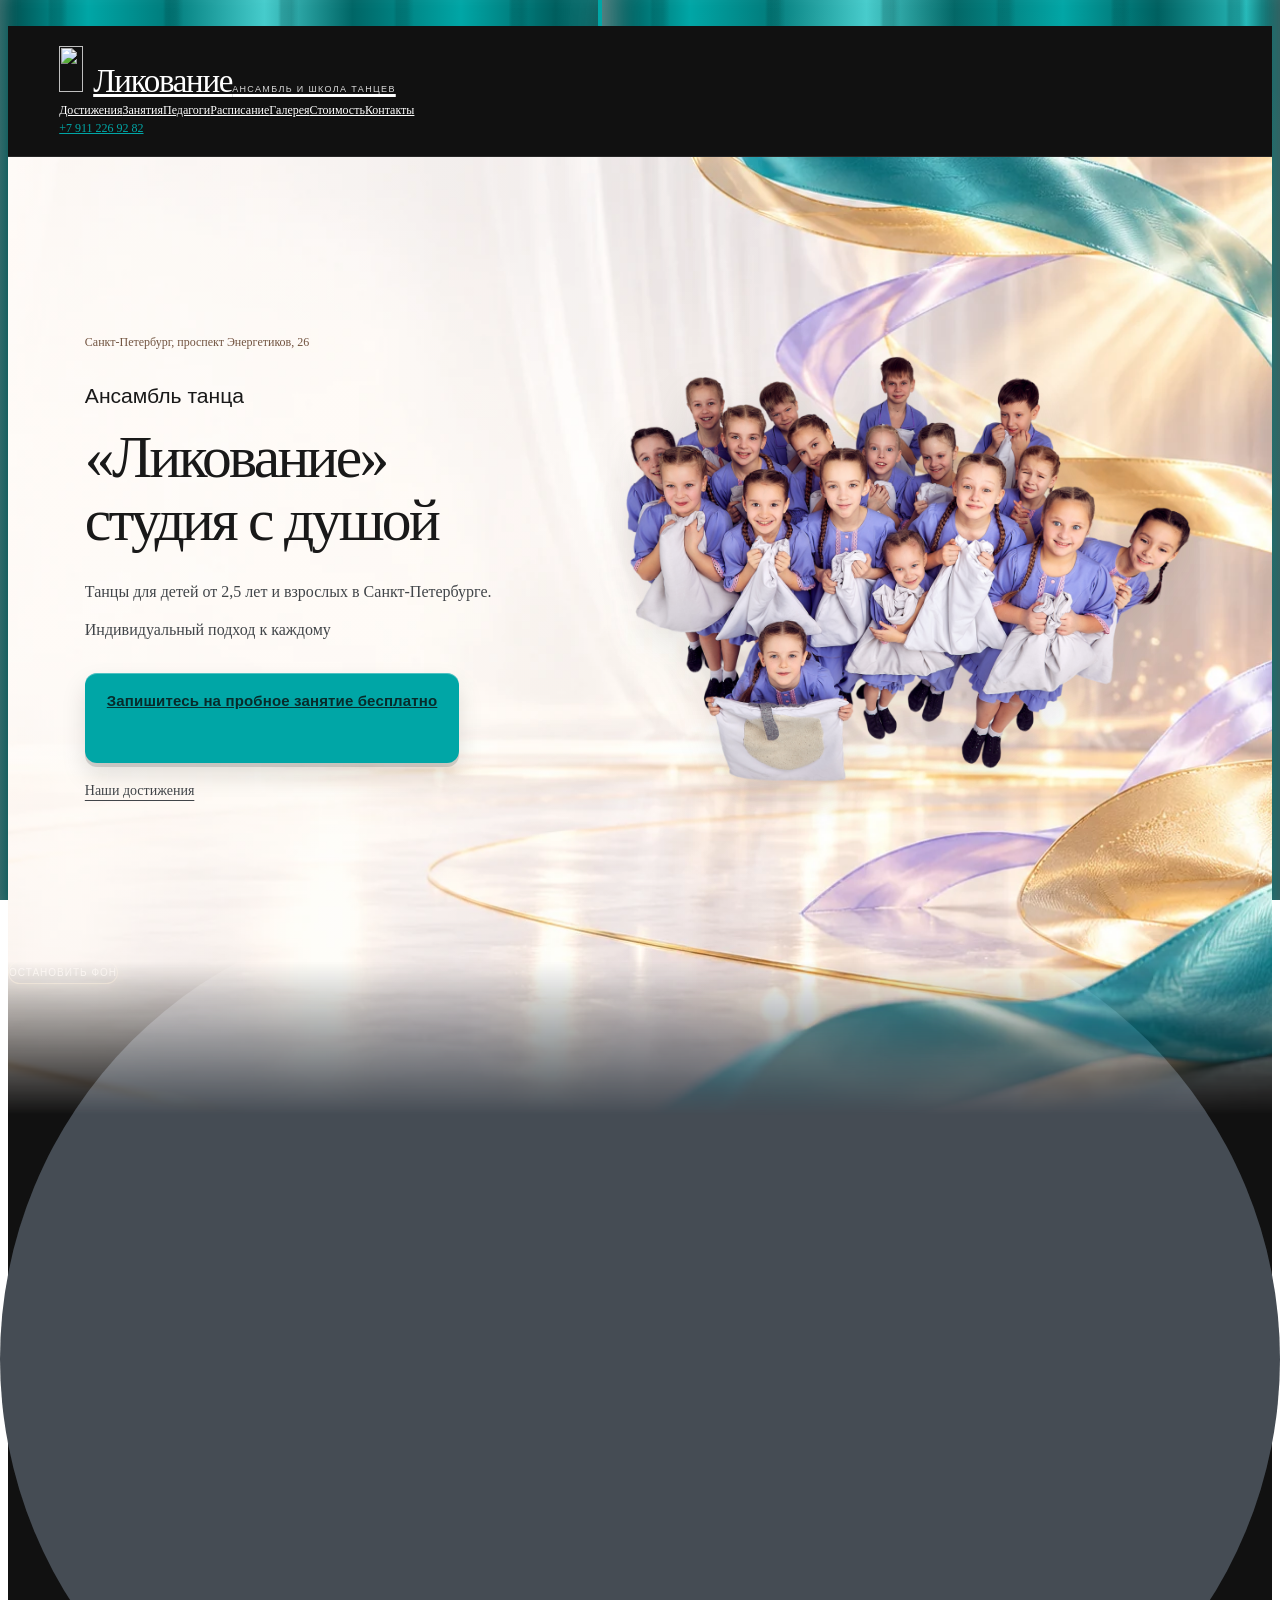
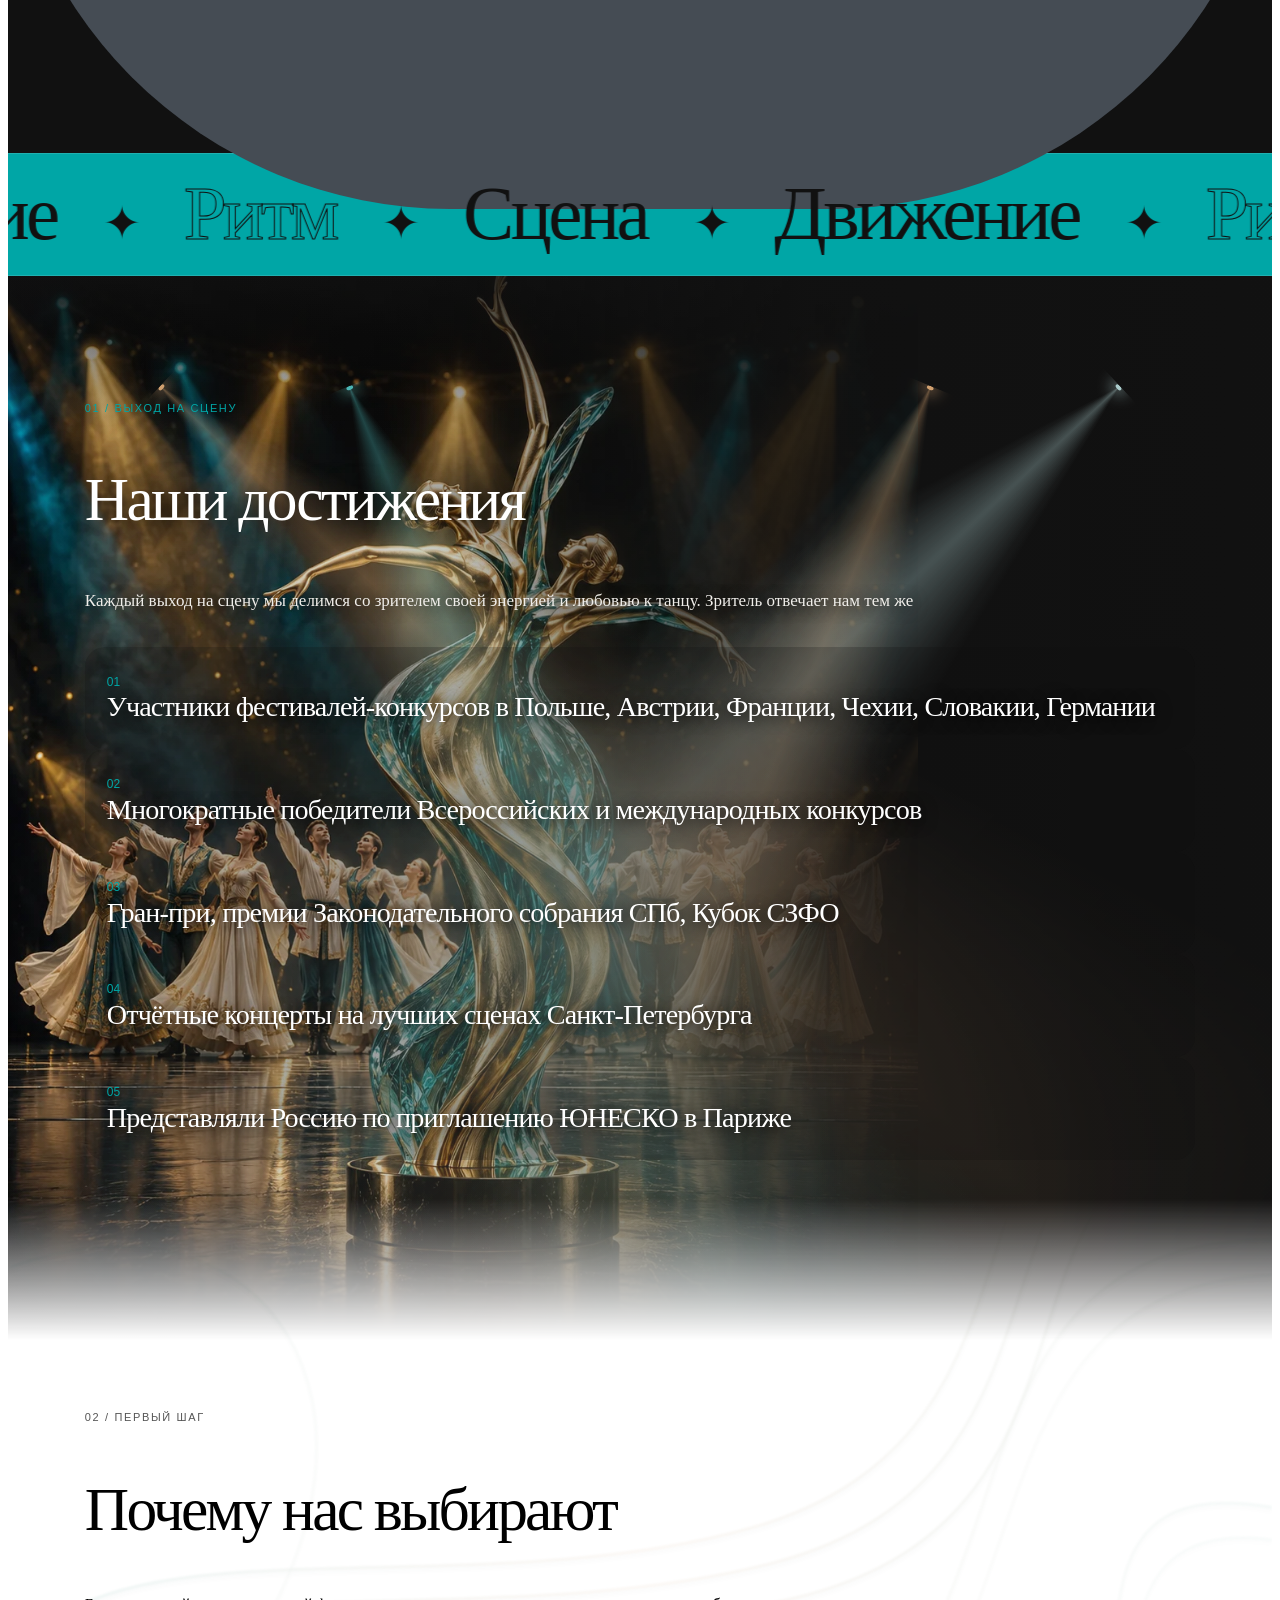
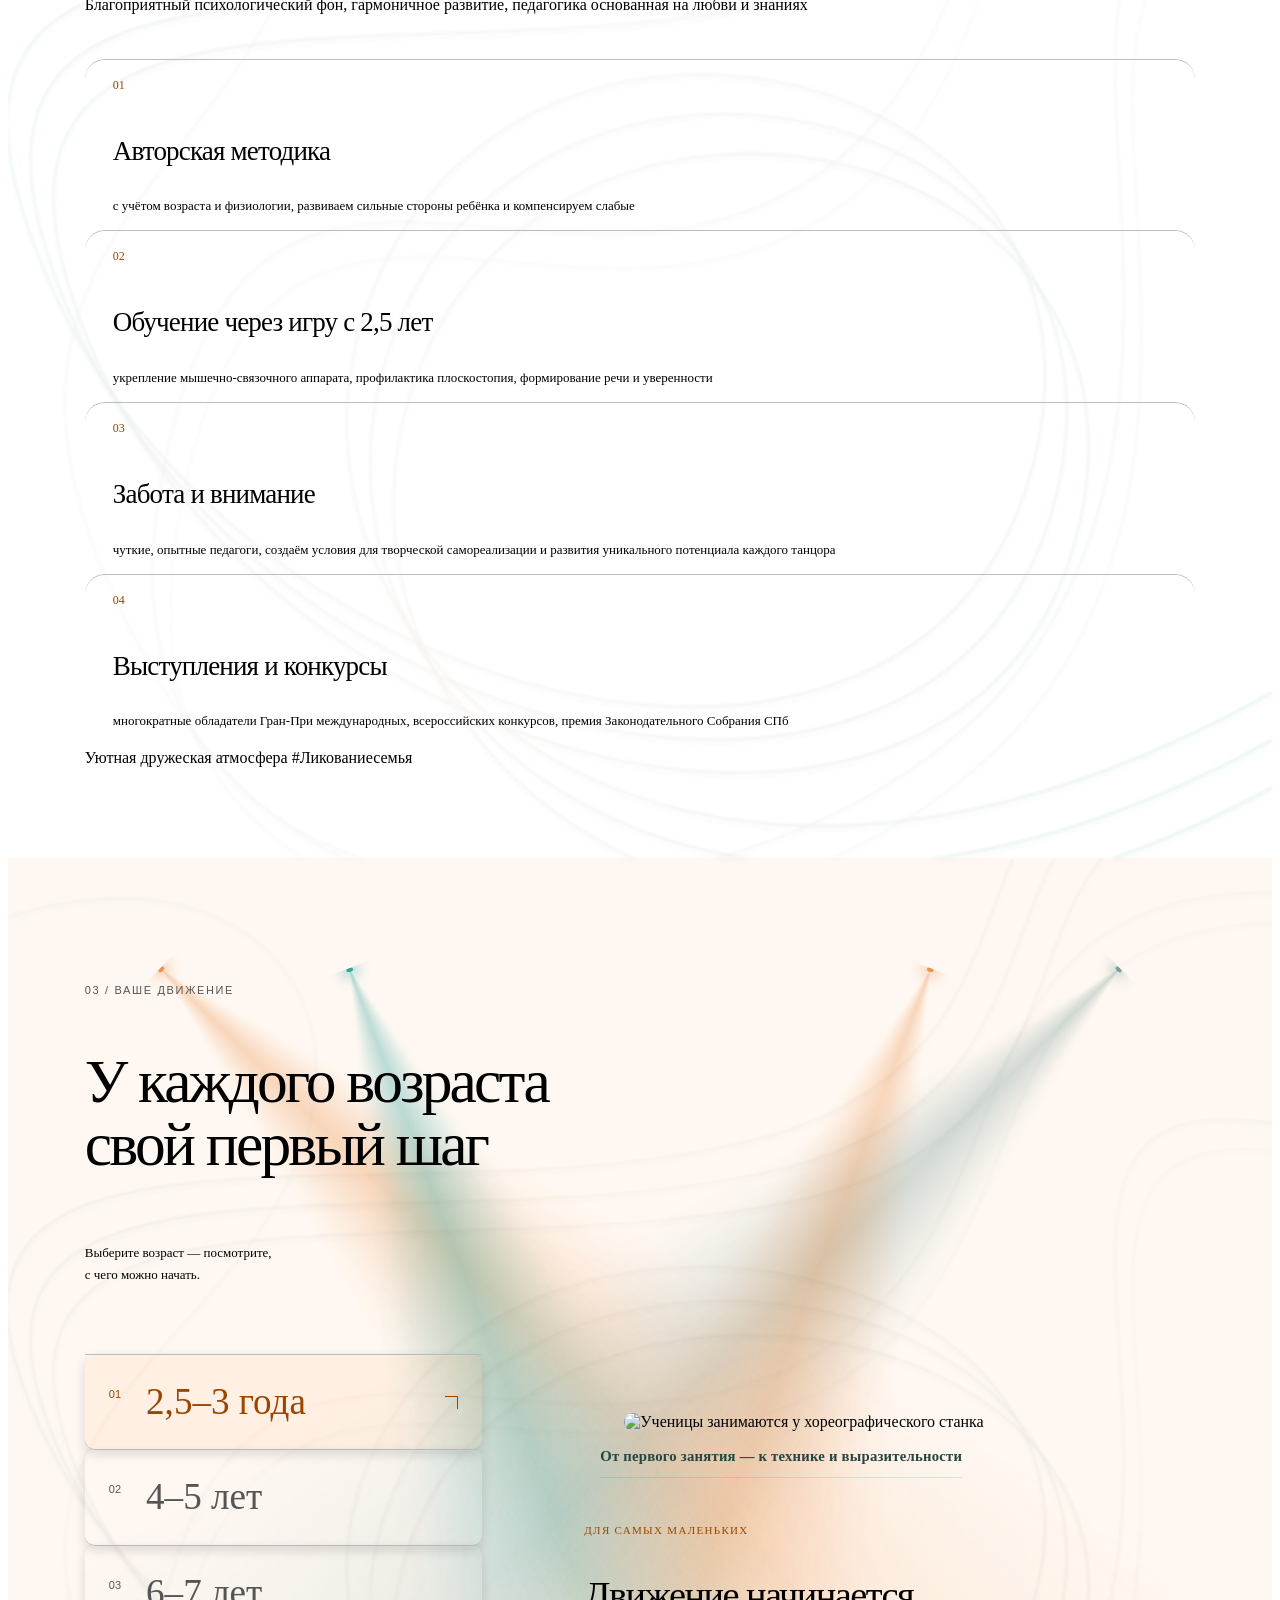
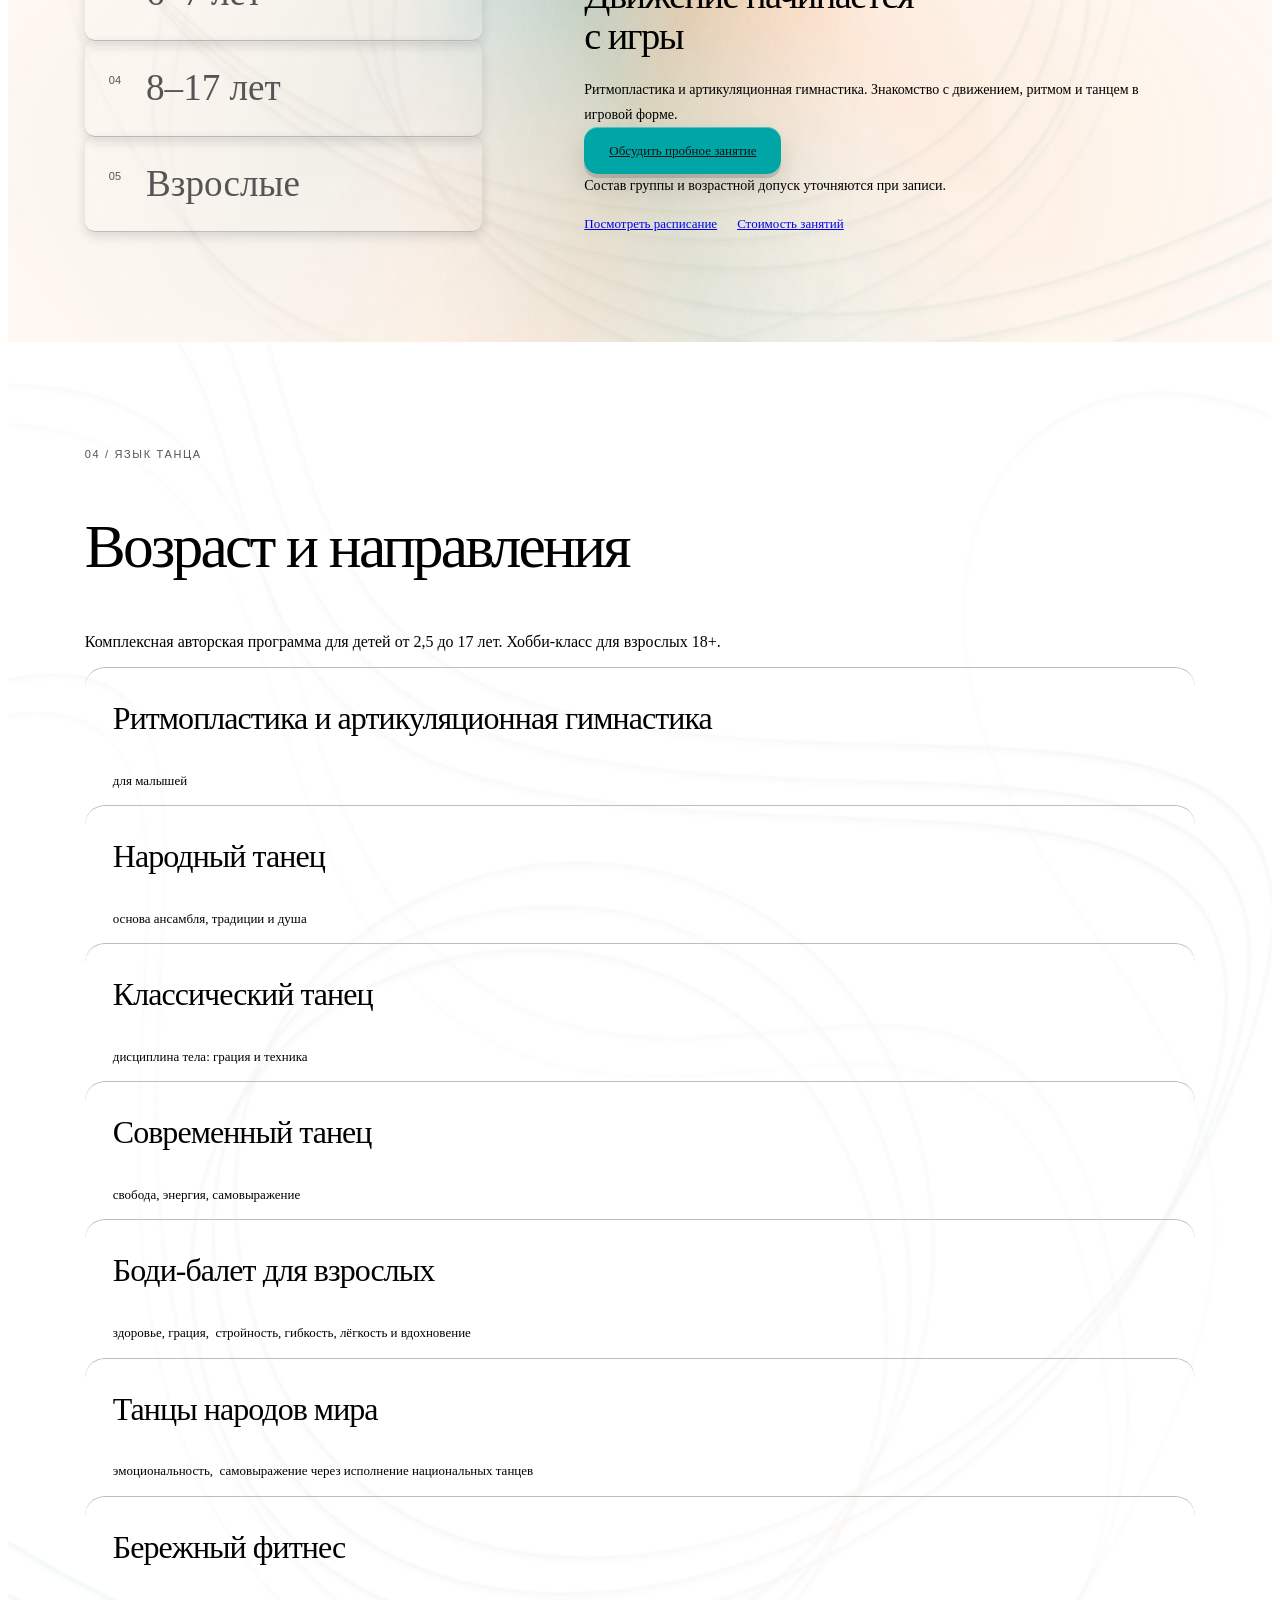
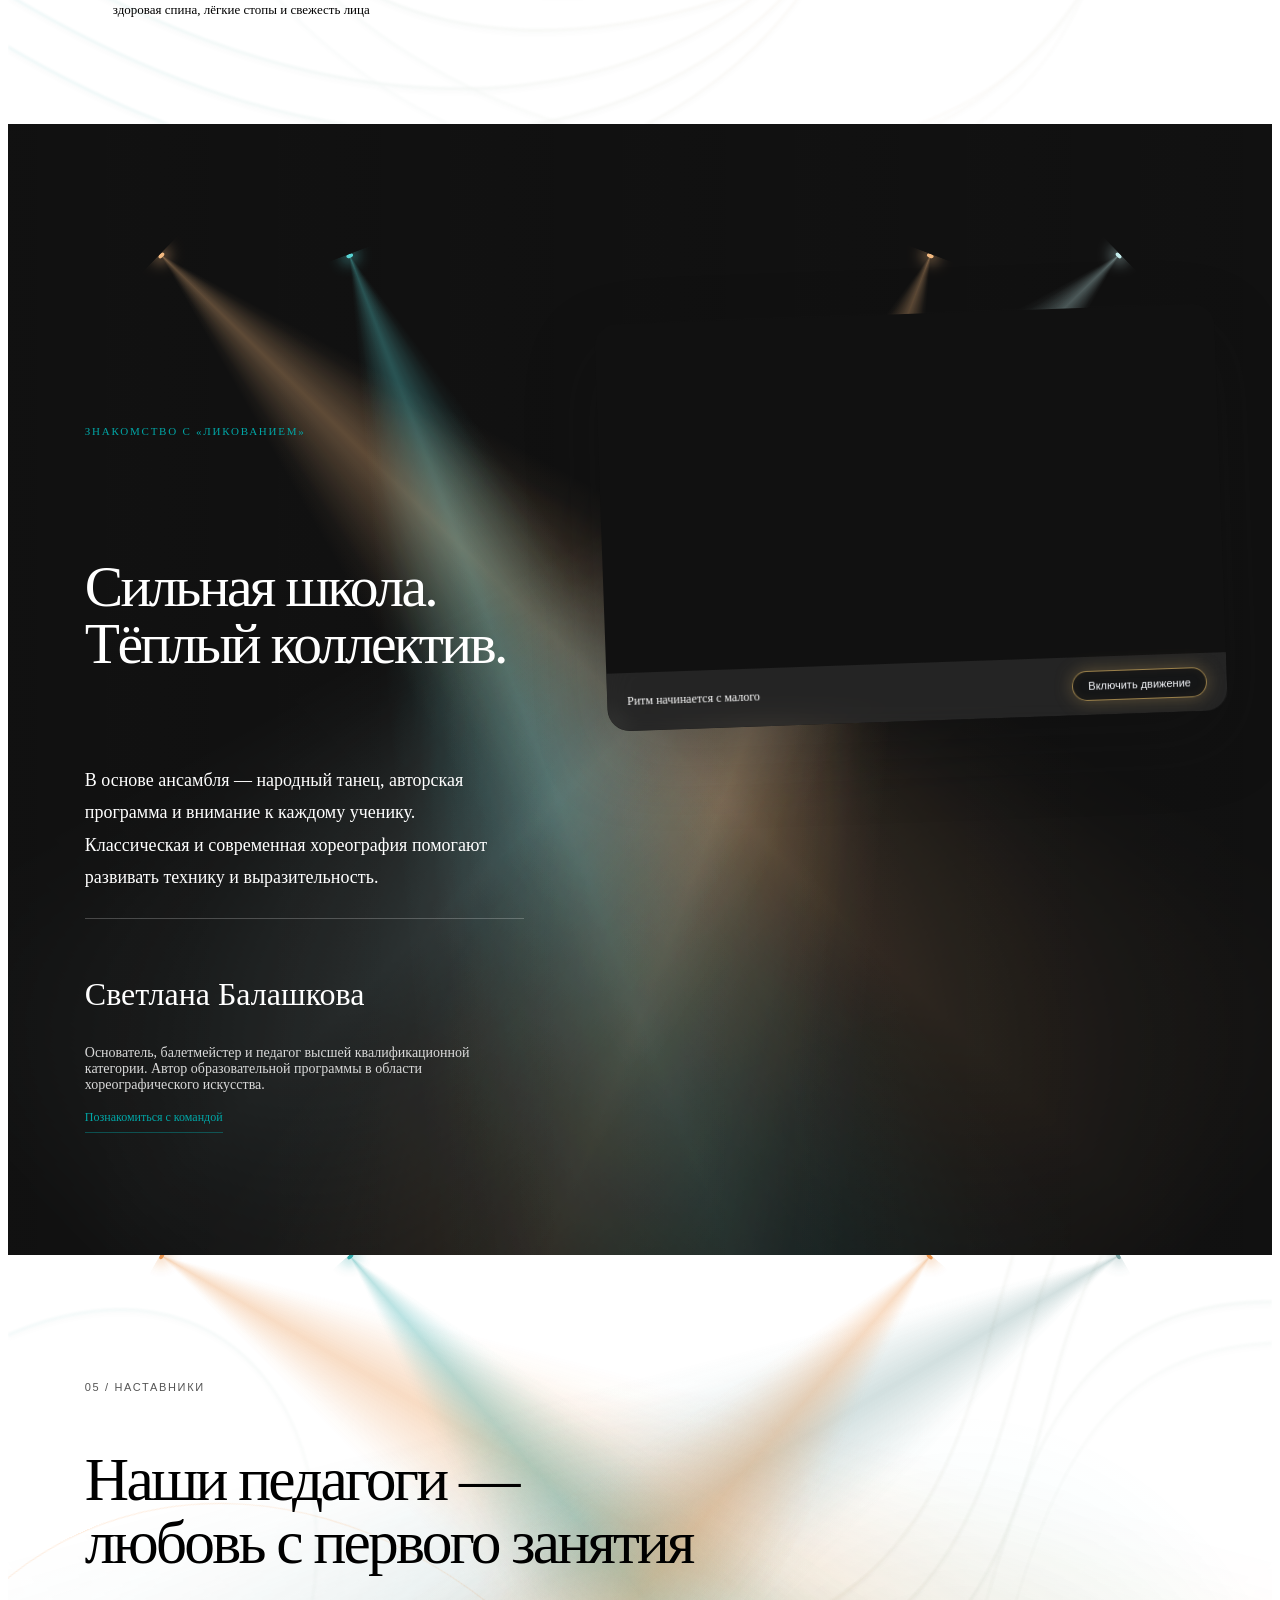
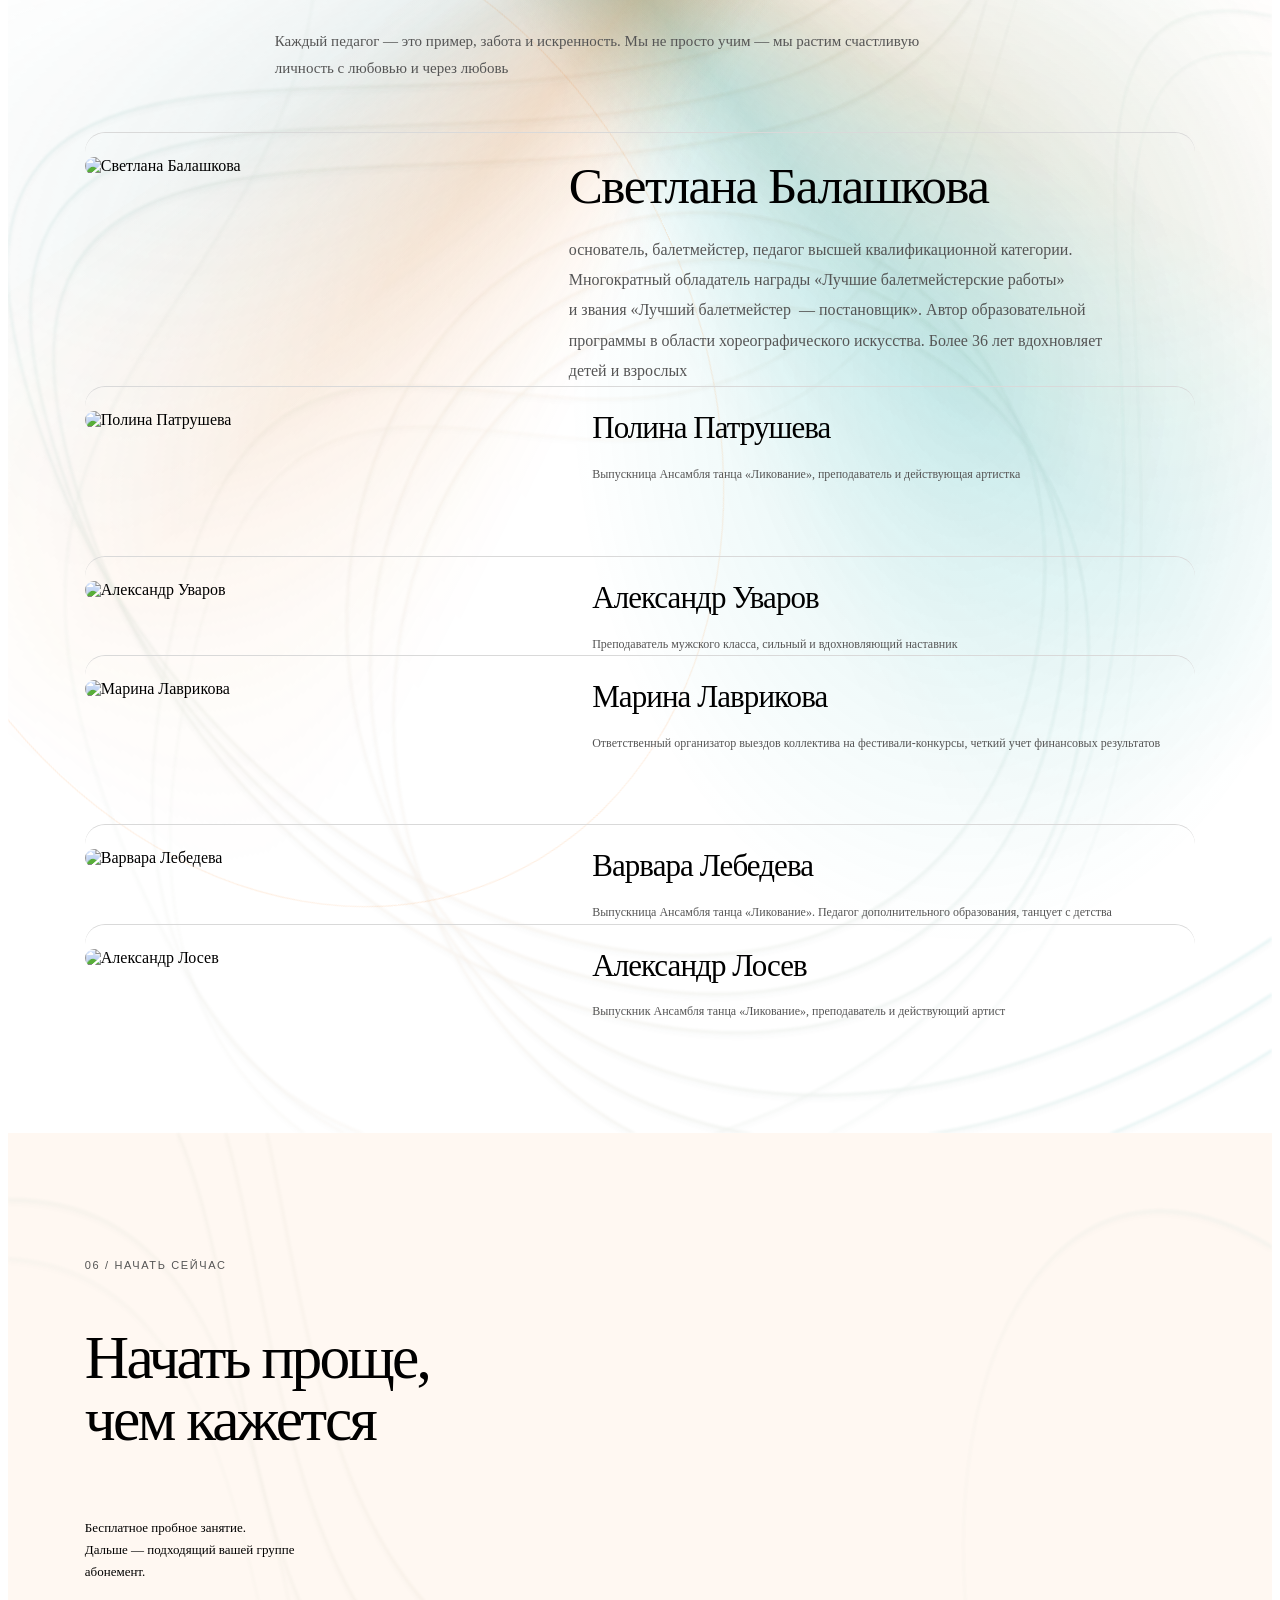
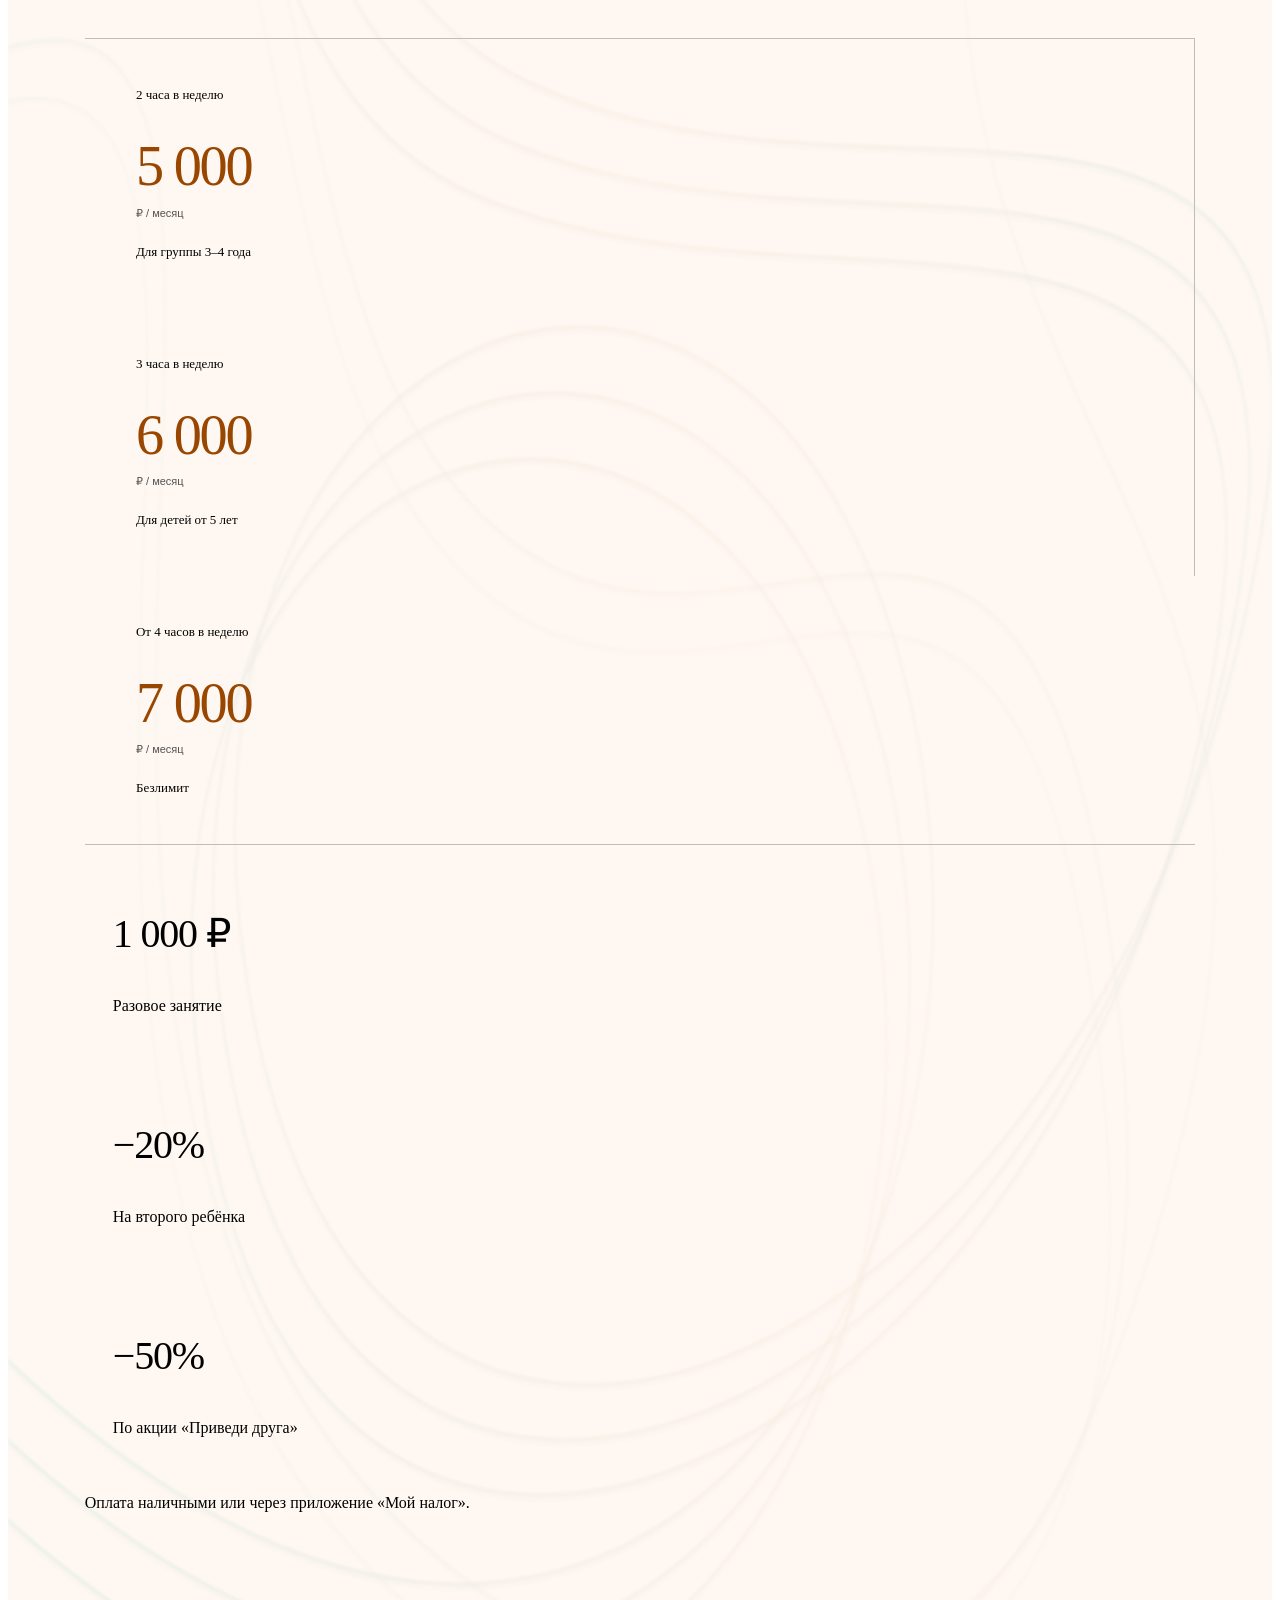
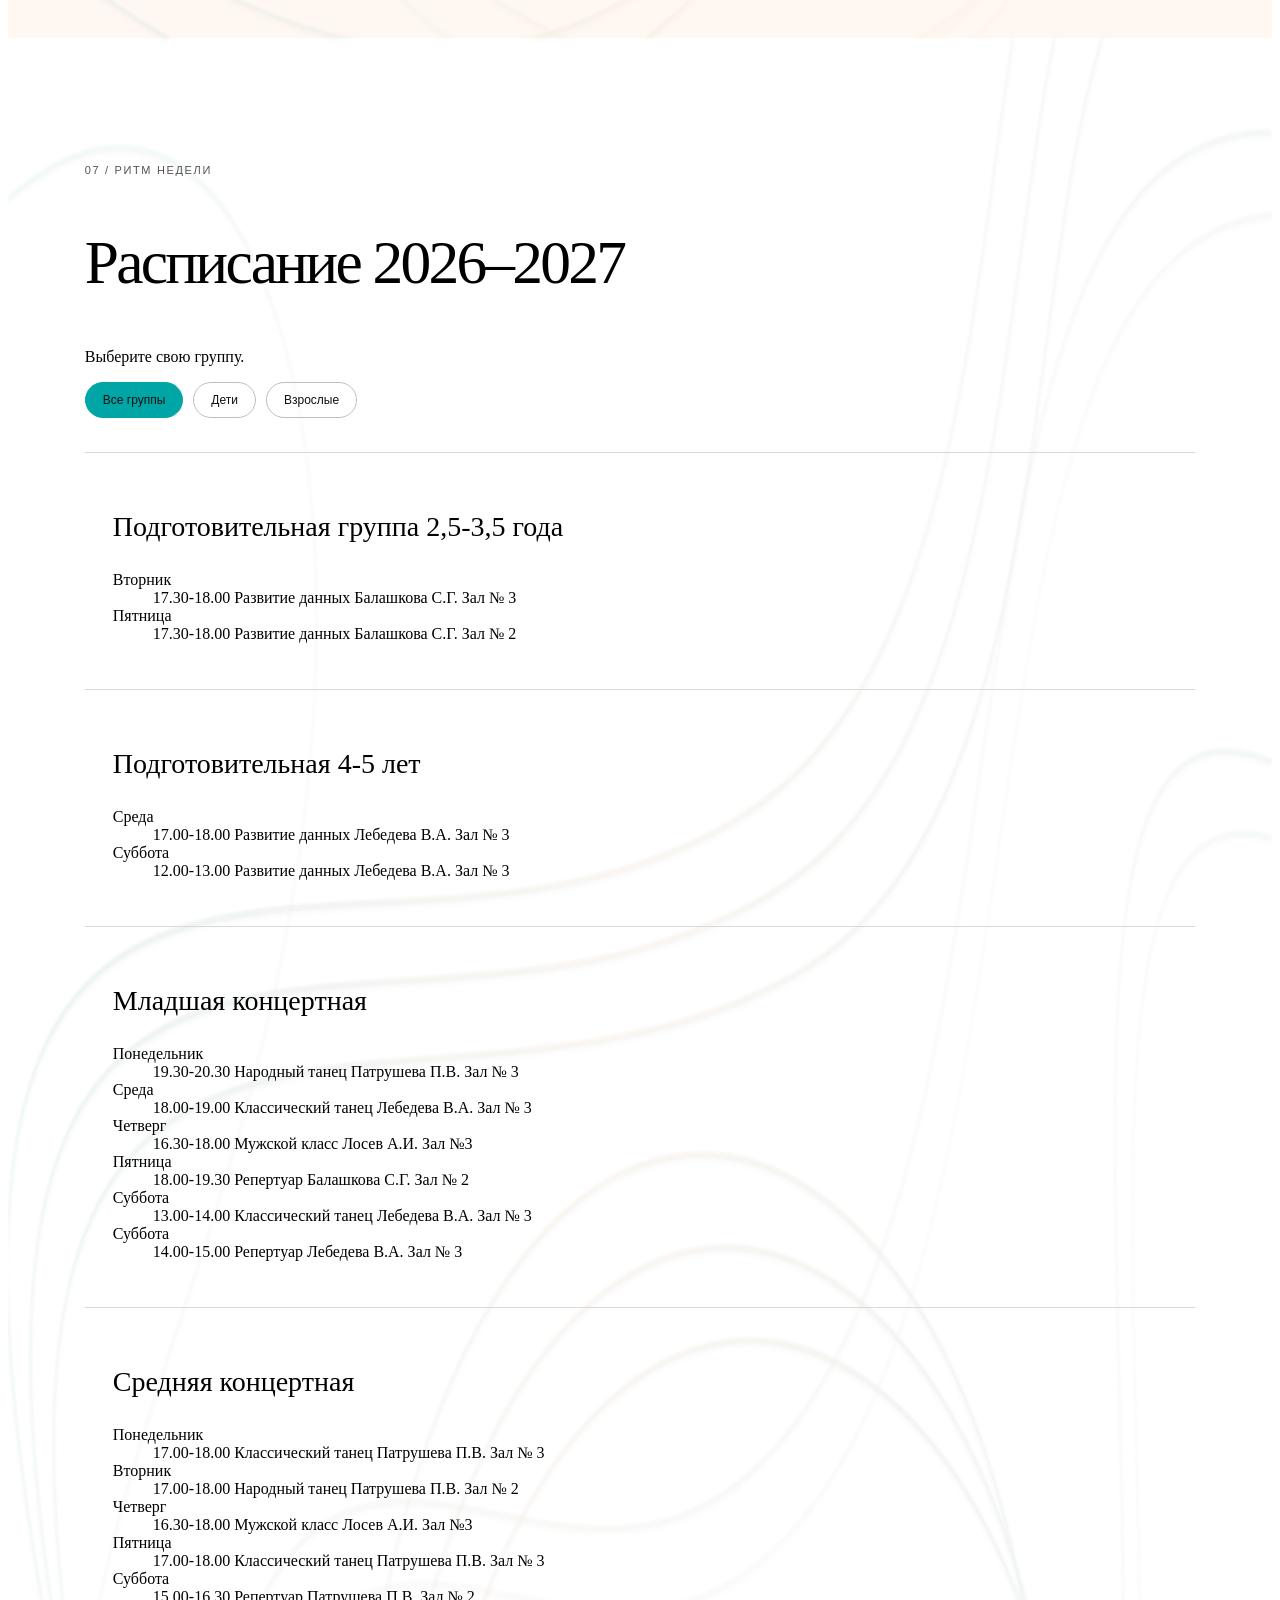
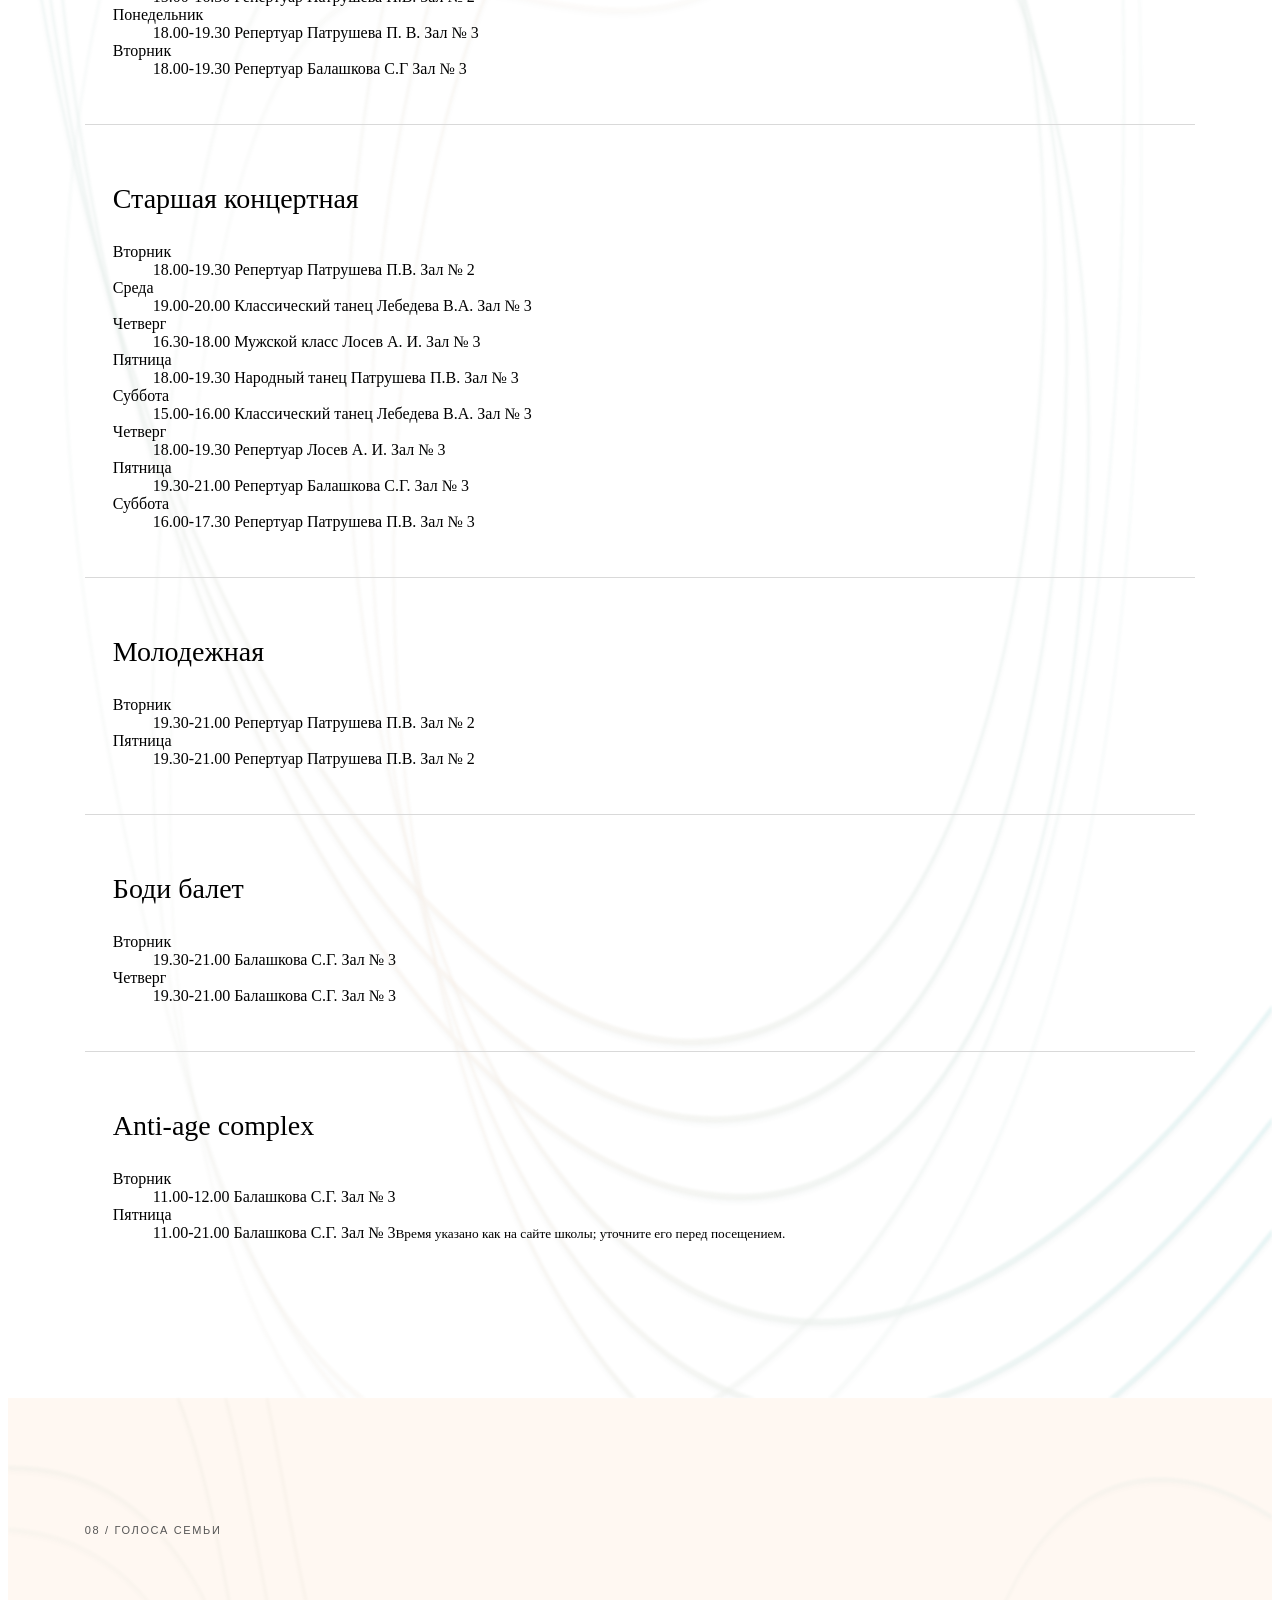
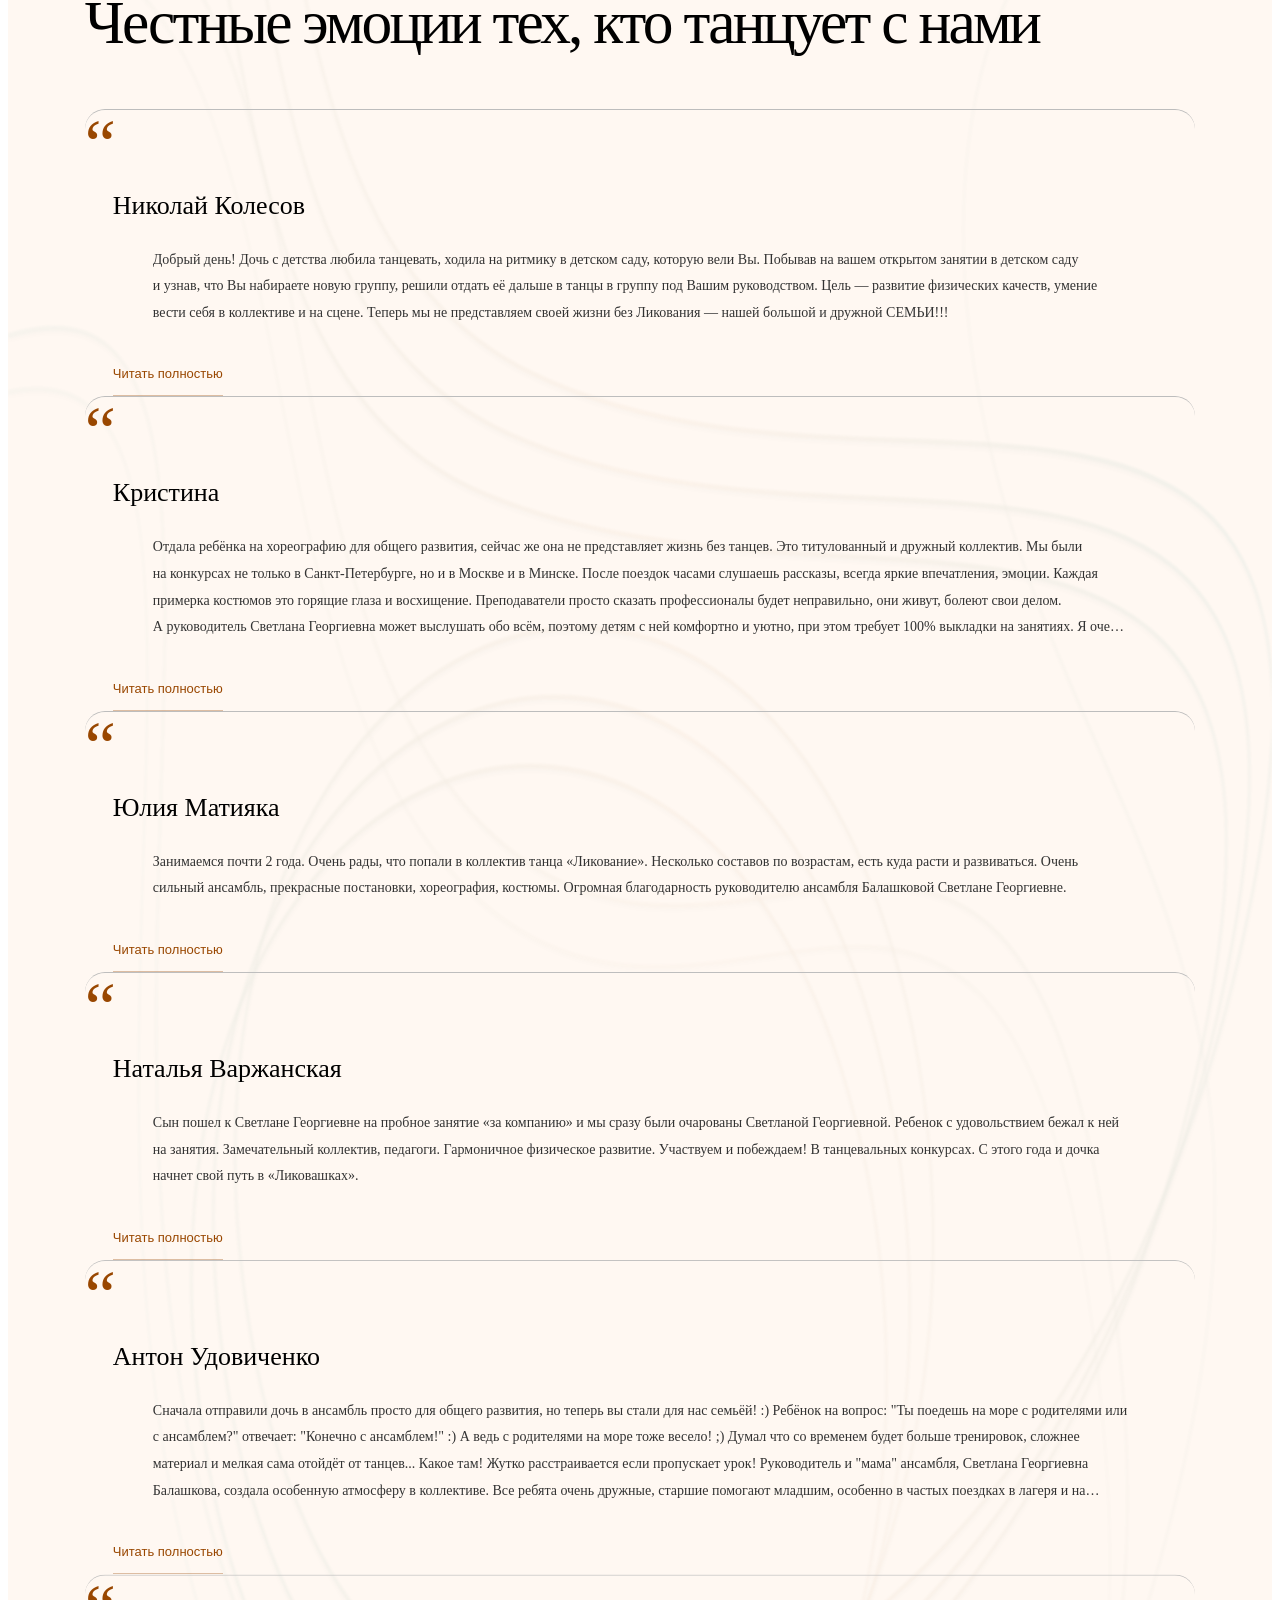
==== commit 12c1815d: "style: add a soft shadow to faint background contours" ====
--- a/index.html
+++ b/index.html
@@ -1,6 +1,6 @@
 <!doctype html>
 <html lang="ru">
-<head><meta charset="utf-8"><meta name="viewport" content="width=device-width,initial-scale=1"><meta name="robots" content="noindex,nofollow"><title>Школа танцев в Красногвардейском районе СПб — Ликование</title><meta name="description" content="Танцы для детей от 2,5 лет и взрослых в Санкт-Петербурге. Ансамбль Ликование: педагоги, достижения, расписание, цены. Бесплатное пробное занятие."><link rel="stylesheet" href="design/style.css?v=ac8e5c16c9e0"><link rel="icon" href="research/assets/029.svg"><meta property="og:type" content="website"><meta property="og:title" content="Школа танцев Ликование"><meta property="og:description" content="Танцы для детей и взрослых в Санкт-Петербурге. От первого движения — к большой сцене."><script type="application/ld+json">{"@context":"https://schema.org","@type":"LocalBusiness","@id":"https://likovanie-spb.ru/#organization","name":"Школа танцев «Ликование»","alternateName":["Ликование","Ансамбль танца «Ликование»"],"url":"https://likovanie-spb.ru/","description":"Школа танцев «Ликование» в Санкт-Петербурге, Красногвардейский район: занятия для детей от 2,5 лет и взрослых. Народные, классические и современные танцы, боди-балет, танцы народов мира и бережный фитнес.","logo":{"@type":"ImageObject","@id":"https://likovanie-spb.ru/#logo","url":"https://static.tildacdn.com/tild3735-6437-4538-a136-336533653531/spina.png","contentUrl":"https://static.tildacdn.com/tild3735-6437-4538-a136-336533653531/spina.png","caption":"Школа танцев «Ликование»"},"image":{"@id":"https://likovanie-spb.ru/#logo"},"telephone":"+79112269282","priceRange":"₽₽","currenciesAccepted":"RUB","paymentAccepted":"Наличные, безналичная оплата","address":{"@type":"PostalAddress","streetAddress":"проспект Энергетиков, 26","addressLocality":"Санкт-Петербург","addressRegion":"Санкт-Петербург","addressCountry":"RU"},"areaServed":[{"@type":"City","name":"Санкт-Петербург"},{"@type":"AdministrativeArea","name":"Красногвардейский район"}],"sameAs":["https://vk.com/ans.likovanie"],"contactPoint":{"@type":"ContactPoint","telephone":"+79112269282","contactType":"customer service","areaServed":"RU","availableLanguage":"ru"},"hasOfferCatalog":{"@type":"OfferCatalog","name":"Направления школы танцев «Ликование»","itemListElement":[{"@type":"Offer","name":"Танцы для детей от 2,5 лет","itemOffered":{"@type":"Service","name":"Танцевальные занятия для детей от 2,5 лет","provider":{"@id":"https://likovanie-spb.ru/#organization"}}},{"@type":"Offer","name":"Народный танец","itemOffered":{"@type":"Service","name":"Занятия народным танцем","provider":{"@id":"https://likovanie-spb.ru/#organization"}}},{"@type":"Offer","name":"Классический танец","itemOffered":{"@type":"Service","name":"Занятия классическим танцем","provider":{"@id":"https://likovanie-spb.ru/#organization"}}},{"@type":"Offer","name":"Современный танец","itemOffered":{"@type":"Service","name":"Занятия современным танцем","provider":{"@id":"https://likovanie-spb.ru/#organization"}}},{"@type":"Offer","name":"Боди-балет для взрослых","itemOffered":{"@type":"Service","name":"Занятия боди-балетом для взрослых","provider":{"@id":"https://likovanie-spb.ru/#organization"}}},{"@type":"Offer","name":"Бережный фитнес","itemOffered":{"@type":"Service","name":"Бережный фитнес","provider":{"@id":"https://likovanie-spb.ru/#organization"}}}]}}</script><script type="application/ld+json">{"@context":"https://schema.org","@graph":[{"@type":"WebSite","@id":"https://likovanie-spb.ru/#website","url":"https://likovanie-spb.ru/","name":"Школа танцев «Ликование»","alternateName":"Ликование","description":"Школа танцев в Санкт-Петербурге для детей от 2,5 лет и взрослых.","inLanguage":"ru-RU","publisher":{"@id":"https://likovanie-spb.ru/#organization"},"image":{"@id":"https://likovanie-spb.ru/#logo"}},{"@type":"WebPage","@id":"https://likovanie-spb.ru/#webpage","url":"https://likovanie-spb.ru/","name":"Школа танцев в Красногвардейском районе СПб — «Ликование»","description":"Школа танцев «Ликование» в СПб: занятия для детей от 2,5 лет и взрослых, народные, классические и современные танцы. Бесплатное пробное занятие.","inLanguage":"ru-RU","isPartOf":{"@id":"https://likovanie-spb.ru/#website"},"about":{"@id":"https://likovanie-spb.ru/#organization"},"publisher":{"@id":"https://likovanie-spb.ru/#organization"},"primaryImageOfPage":{"@id":"https://likovanie-spb.ru/#logo"}}]}</script><link rel="stylesheet" href="design/stage.css?v=ac8e5c16c9e0"><link rel="stylesheet" href="design/experience.css?v=ac8e5c16c9e0"><link rel="stylesheet" href="design/reference-effects.css?v=ac8e5c16c9e0"></head>
+<head><meta charset="utf-8"><meta name="viewport" content="width=device-width,initial-scale=1"><meta name="robots" content="noindex,nofollow"><title>Школа танцев в Красногвардейском районе СПб — Ликование</title><meta name="description" content="Танцы для детей от 2,5 лет и взрослых в Санкт-Петербурге. Ансамбль Ликование: педагоги, достижения, расписание, цены. Бесплатное пробное занятие."><link rel="stylesheet" href="design/style.css?v=b47a80721dc6"><link rel="icon" href="research/assets/029.svg"><meta property="og:type" content="website"><meta property="og:title" content="Школа танцев Ликование"><meta property="og:description" content="Танцы для детей и взрослых в Санкт-Петербурге. От первого движения — к большой сцене."><script type="application/ld+json">{"@context":"https://schema.org","@type":"LocalBusiness","@id":"https://likovanie-spb.ru/#organization","name":"Школа танцев «Ликование»","alternateName":["Ликование","Ансамбль танца «Ликование»"],"url":"https://likovanie-spb.ru/","description":"Школа танцев «Ликование» в Санкт-Петербурге, Красногвардейский район: занятия для детей от 2,5 лет и взрослых. Народные, классические и современные танцы, боди-балет, танцы народов мира и бережный фитнес.","logo":{"@type":"ImageObject","@id":"https://likovanie-spb.ru/#logo","url":"https://static.tildacdn.com/tild3735-6437-4538-a136-336533653531/spina.png","contentUrl":"https://static.tildacdn.com/tild3735-6437-4538-a136-336533653531/spina.png","caption":"Школа танцев «Ликование»"},"image":{"@id":"https://likovanie-spb.ru/#logo"},"telephone":"+79112269282","priceRange":"₽₽","currenciesAccepted":"RUB","paymentAccepted":"Наличные, безналичная оплата","address":{"@type":"PostalAddress","streetAddress":"проспект Энергетиков, 26","addressLocality":"Санкт-Петербург","addressRegion":"Санкт-Петербург","addressCountry":"RU"},"areaServed":[{"@type":"City","name":"Санкт-Петербург"},{"@type":"AdministrativeArea","name":"Красногвардейский район"}],"sameAs":["https://vk.com/ans.likovanie"],"contactPoint":{"@type":"ContactPoint","telephone":"+79112269282","contactType":"customer service","areaServed":"RU","availableLanguage":"ru"},"hasOfferCatalog":{"@type":"OfferCatalog","name":"Направления школы танцев «Ликование»","itemListElement":[{"@type":"Offer","name":"Танцы для детей от 2,5 лет","itemOffered":{"@type":"Service","name":"Танцевальные занятия для детей от 2,5 лет","provider":{"@id":"https://likovanie-spb.ru/#organization"}}},{"@type":"Offer","name":"Народный танец","itemOffered":{"@type":"Service","name":"Занятия народным танцем","provider":{"@id":"https://likovanie-spb.ru/#organization"}}},{"@type":"Offer","name":"Классический танец","itemOffered":{"@type":"Service","name":"Занятия классическим танцем","provider":{"@id":"https://likovanie-spb.ru/#organization"}}},{"@type":"Offer","name":"Современный танец","itemOffered":{"@type":"Service","name":"Занятия современным танцем","provider":{"@id":"https://likovanie-spb.ru/#organization"}}},{"@type":"Offer","name":"Боди-балет для взрослых","itemOffered":{"@type":"Service","name":"Занятия боди-балетом для взрослых","provider":{"@id":"https://likovanie-spb.ru/#organization"}}},{"@type":"Offer","name":"Бережный фитнес","itemOffered":{"@type":"Service","name":"Бережный фитнес","provider":{"@id":"https://likovanie-spb.ru/#organization"}}}]}}</script><script type="application/ld+json">{"@context":"https://schema.org","@graph":[{"@type":"WebSite","@id":"https://likovanie-spb.ru/#website","url":"https://likovanie-spb.ru/","name":"Школа танцев «Ликование»","alternateName":"Ликование","description":"Школа танцев в Санкт-Петербурге для детей от 2,5 лет и взрослых.","inLanguage":"ru-RU","publisher":{"@id":"https://likovanie-spb.ru/#organization"},"image":{"@id":"https://likovanie-spb.ru/#logo"}},{"@type":"WebPage","@id":"https://likovanie-spb.ru/#webpage","url":"https://likovanie-spb.ru/","name":"Школа танцев в Красногвардейском районе СПб — «Ликование»","description":"Школа танцев «Ликование» в СПб: занятия для детей от 2,5 лет и взрослых, народные, классические и современные танцы. Бесплатное пробное занятие.","inLanguage":"ru-RU","isPartOf":{"@id":"https://likovanie-spb.ru/#website"},"about":{"@id":"https://likovanie-spb.ru/#organization"},"publisher":{"@id":"https://likovanie-spb.ru/#organization"},"primaryImageOfPage":{"@id":"https://likovanie-spb.ru/#logo"}}]}</script><link rel="stylesheet" href="design/stage.css?v=b47a80721dc6"><link rel="stylesheet" href="design/experience.css?v=b47a80721dc6"><link rel="stylesheet" href="design/reference-effects.css?v=b47a80721dc6"></head>
 <body class="stage-home">
 <a class="skip" href="#main">Перейти к содержимому</a>
 
@@ -15,6 +15,6 @@
 <section class="section transferred" id="directions"><div class="section-head" data-act="04 / Язык танца"><h2>Возраст и направления</h2></div><p>Комплексная авторская программа для детей от 2,5 до 17 лет. Хобби-класс для взрослых 18+.</p><div class="direction-grid"><article><h3>Ритмопластика и артикуляционная гимнастика</h3><p>для малышей</p></article><article><h3>Народный танец</h3><p>основа ансамбля, традиции и душа</p></article><article><h3>Классический танец</h3><p>дисциплина тела: грация и техника</p></article><article><h3>Современный танец</h3><p>свобода, энергия, самовыражение</p></article><article><h3>Боди-балет для взрослых</h3><p>здоровье, грация,  стройность, гибкость, лёгкость и вдохновение</p></article><article><h3>Танцы народов мира</h3><p>эмоциональность,  самовыражение через исполнение национальных танцев</p></article><article><h3>Бережный фитнес</h3><p>здоровая спина, лёгкие стопы и свежесть лица</p></article></div></section><section class="school section" id="school"><p class="school-note">Знакомство с «Ликованием»</p><h2>Сильная школа.<br>Тёплый коллектив.</h2><div class="school-columns"><p>В основе ансамбля — народный танец, авторская программа и внимание к каждому ученику. Классическая и современная хореография помогают развивать технику и выразительность.</p><div><h3>Светлана Балашкова</h3><p>Основатель, балетмейстер и педагог высшей квалификационной категории. Автор образовательной программы в области хореографического искусства.</p><a href="#teachers">Познакомиться с командой</a></div></div><figure class="living-frame"><video muted loop playsinline preload="none" aria-hidden="true" poster="research/assets/living-frame.jpg" data-src="research/videos/living-frame.mp4"></video><figcaption><span>Ритм начинается с малого</span><button class="living-toggle" type="button" hidden aria-pressed="false">Пауза</button></figcaption></figure></section>
 <section class="section transferred" id="teachers"><div class="section-head" data-act="05 / Наставники"><h2>Наши педагоги — любовь с первого занятия</h2></div><p>Каждый педагог — это пример, забота и искренность. Мы не просто учим — мы растим счастливую личность с любовью и через любовь </p><div class="teacher-grid"><article><picture><source type="image/webp" srcset="research/assets/038.webp"><img loading="lazy" src="research/assets/038.jpg" alt="Светлана Балашкова"></picture><h3>Светлана Балашкова</h3><p>основатель, балетмейстер, педагог высшей квалификационной категории. Многократный обладатель награды «Лучшие балетмейстерские работы» и звания «Лучший балетмейстер  — постановщик». Автор образовательной программы в области хореографического искусства. Более 36 лет вдохновляет детей и взрослых</p></article><article><picture><source type="image/webp" srcset="research/assets/013.webp"><img loading="lazy" src="research/assets/013.jpg" alt="Полина Патрушева"></picture><h3>Полина Патрушева</h3><p>Выпускница Ансамбля танца «Ликование», преподаватель и действующая артистка</p></article><article><picture><source type="image/webp" srcset="research/assets/044.webp"><img loading="lazy" src="research/assets/044.jpg" alt="Александр Уваров"></picture><h3>Александр Уваров</h3><p>Преподаватель мужского класса, сильный и вдохновляющий наставник</p></article><article><picture><source type="image/webp" srcset="research/assets/007.webp"><img loading="lazy" src="research/assets/007.jpg" alt="Марина Лаврикова"></picture><h3>Марина Лаврикова</h3><p>Ответственный организатор выездов коллектива на фестивали-конкурсы, четкий учет финансовых результатов</p></article><article><picture><source type="image/webp" srcset="research/assets/084.webp"><img loading="lazy" src="research/assets/084.jpg" alt="Варвара Лебедева"></picture><h3>Варвара Лебедева</h3><p>Выпускница Ансамбля танца «Ликование». Педагог дополнительного образования, танцует с детства</p></article><article><picture><source type="image/webp" srcset="research/assets/079.webp"><img loading="lazy" src="research/assets/079.jpg" alt="Александр Лосев"></picture><h3>Александр Лосев</h3><p>Выпускник Ансамбля танца «Ликование», преподаватель и действующий артист</p></article></div></section><section class="prices section" id="prices"><div class="section-head" data-act="06 / Начать сейчас"><h2>Начать проще,<br>чем кажется</h2><p>Бесплатное пробное занятие.<br>Дальше — подходящий вашей группе абонемент.</p></div><div class="price-grid"><article><p>2 часа в неделю</p><h3>5 000 <span>₽ / месяц</span></h3><p>Для группы 3–4 года</p></article><article><p>3 часа в неделю</p><h3>6 000 <span>₽ / месяц</span></h3><p>Для детей от 5 лет</p></article><article><p>От 4 часов в неделю</p><h3>7 000 <span>₽ / месяц</span></h3><p>Безлимит</p></article></div><div class="offer-grid"><article><h3>1 000 ₽</h3><p>Разовое занятие</p></article><article><h3>−20%</h3><p>На второго ребёнка</p></article><article><h3>−50%</h3><p>По акции «Приведи друга»</p></article></div><p>Оплата наличными или через приложение «Мой налог».</p></section>
 <section class="section transferred" id="schedule"><div class="section-head" data-act="07 / Ритм недели"><h2>Расписание 2026–2027</h2></div><p>Выберите свою группу.</p><div class="schedule-filters" role="group" aria-label="Фильтр расписания"><button type="button" data-schedule-filter="all" aria-pressed="true">Все группы</button><button type="button" data-schedule-filter="children" aria-pressed="false">Дети</button><button type="button" data-schedule-filter="adults" aria-pressed="false">Взрослые</button></div><div class="schedule-grid"><article data-schedule-group="children"><h3>Подготовительная группа 2,5-3,5 года</h3><dl><div><dt>Вторник</dt><dd>17.30-18.00 Развитие данных Балашкова С.Г. Зал № 3</dd></div><div><dt>Пятница</dt><dd>17.30-18.00 Развитие данных Балашкова С.Г. Зал № 2</dd></div></dl></article><article data-schedule-group="children"><h3>Подготовительная 4-5 лет</h3><dl><div><dt>Среда</dt><dd>17.00-18.00 Развитие данных Лебедева В.А. Зал № 3</dd></div><div><dt>Суббота</dt><dd>12.00-13.00 Развитие данных Лебедева В.А. Зал № 3</dd></div></dl></article><article data-schedule-group="children"><h3>Младшая концертная</h3><dl><div><dt>Понедельник</dt><dd>19.30-20.30 Народный танец Патрушева П.В. Зал № 3</dd></div><div><dt>Среда</dt><dd>18.00-19.00 Классический танец Лебедева В.А. Зал № 3</dd></div><div><dt>Четверг</dt><dd>16.30-18.00 Мужской класс Лосев А.И. Зал №3</dd></div><div><dt>Пятница</dt><dd>18.00-19.30 Репертуар Балашкова С.Г. Зал № 2</dd></div><div><dt>Суббота</dt><dd>13.00-14.00 Классический танец Лебедева В.А. Зал № 3</dd></div><div><dt>Суббота</dt><dd>14.00-15.00 Репертуар Лебедева В.А. Зал № 3</dd></div></dl></article><article data-schedule-group="children"><h3>Средняя концертная</h3><dl><div><dt>Понедельник</dt><dd>17.00-18.00 Классический танец Патрушева П.В. Зал № 3</dd></div><div><dt>Вторник</dt><dd>17.00-18.00 Народный танец Патрушева П.В. Зал № 2</dd></div><div><dt>Четверг</dt><dd>16.30-18.00 Мужской класс Лосев А.И. Зал №3</dd></div><div><dt>Пятница</dt><dd>17.00-18.00 Классический танец Патрушева П.В. Зал № 3</dd></div><div><dt>Суббота</dt><dd>15.00-16.30 Репертуар Патрушева П.В. Зал № 2</dd></div><div><dt>Понедельник</dt><dd>18.00-19.30 Репертуар Патрушева П. В. Зал № 3</dd></div><div><dt>Вторник</dt><dd>18.00-19.30 Репертуар Балашкова С.Г Зал № 3</dd></div></dl></article><article data-schedule-group="children"><h3>Старшая концертная</h3><dl><div><dt>Вторник</dt><dd>18.00-19.30 Репертуар Патрушева П.В. Зал № 2</dd></div><div><dt>Среда</dt><dd>19.00-20.00 Классический танец Лебедева В.А. Зал № 3</dd></div><div><dt>Четверг</dt><dd>16.30-18.00 Мужской класс Лосев А. И. Зал № 3</dd></div><div><dt>Пятница</dt><dd>18.00-19.30 Народный танец Патрушева П.В. Зал № 3</dd></div><div><dt>Суббота</dt><dd>15.00-16.00 Классический танец Лебедева В.А. Зал № 3</dd></div><div><dt>Четверг</dt><dd>18.00-19.30 Репертуар Лосев А. И. Зал № 3</dd></div><div><dt>Пятница</dt><dd>19.30-21.00 Репертуар Балашкова С.Г. Зал № 3</dd></div><div><dt>Суббота</dt><dd>16.00-17.30 Репертуар Патрушева П.В. Зал № 3</dd></div></dl></article><article data-schedule-group="adults"><h3>Молодежная</h3><dl><div><dt>Вторник</dt><dd>19.30-21.00 Репертуар Патрушева П.В. Зал № 2</dd></div><div><dt>Пятница</dt><dd>19.30-21.00 Репертуар Патрушева П.В. Зал № 2</dd></div></dl></article><article data-schedule-group="adults"><h3>Боди балет</h3><dl><div><dt>Вторник</dt><dd>19.30-21.00 Балашкова С.Г. Зал № 3</dd></div><div><dt>Четверг</dt><dd>19.30-21.00 Балашкова С.Г. Зал № 3</dd></div></dl></article><article data-schedule-group="adults"><h3>Anti-age complex</h3><dl><div><dt>Вторник</dt><dd>11.00-12.00 Балашкова С.Г. Зал № 3</dd></div><div><dt>Пятница</dt><dd>11.00-21.00 Балашкова С.Г. Зал № 3<small>Время указано как на сайте школы; уточните его перед посещением.</small></dd></div></dl></article></div></section><section class="section transferred" id="reviews"><div class="section-head" data-act="08 / Голоса семьи"><h2>Честные эмоции тех, кто танцует с нами</h2></div><div class="review-grid"><article><h3>Николай Колесов</h3><blockquote>Добрый день! Дочь с детства любила танцевать, ходила на ритмику в детском саду, которую вели Вы. Побывав на вашем открытом занятии в детском саду и узнав, что Вы набираете новую группу, решили отдать её дальше в танцы в группу под Вашим руководством. Цель — развитие физических качеств, умение вести себя в коллективе и на сцене. Теперь мы не представляем своей жизни без Ликования — нашей большой и дружной СЕМЬИ!!!</blockquote></article><article><h3>Кристина</h3><blockquote>Отдала ребёнка на хореографию для общего развития, сейчас же она не представляет жизнь без танцев. Это титулованный и дружный коллектив. Мы были на конкурсах не только в Санкт-Петербурге, но и в Москве и в Минске. После поездок часами слушаешь рассказы, всегда яркие впечатления, эмоции. Каждая примерка костюмов это горящие глаза и восхищение. Преподаватели просто сказать профессионалы будет неправильно, они живут, болеют свои делом. А руководитель Светлана Георгиевна может выслушать обо всём, поэтому детям с ней комфортно и уютно, при этом требует 100% выкладки на занятиях. Я очень довольна тем, что мой ребёнок здесь занимается и ей это нравится</blockquote></article><article><h3>Юлия Матияка</h3><blockquote>Занимаемся почти 2 года. Очень рады, что попали в коллектив танца «Ликование». Несколько составов по возрастам, есть куда расти и развиваться. Очень сильный ансамбль, прекрасные постановки, хореография, костюмы. Огромная благодарность руководителю ансамбля Балашковой Светлане Георгиевне.</blockquote></article><article><h3>Наталья Варжанская</h3><blockquote>Сын пошел к Светлане Георгиевне на пробное занятие «за компанию» и мы сразу были очарованы Светланой Георгиевной. Ребенок с удовольствием бежал к ней на занятия. Замечательный коллектив, педагоги. Гармоничное физическое развитие. Участвуем и побеждаем! В танцевальных конкурсах. С этого года и дочка начнет свой путь в «Ликовашках».</blockquote></article><article><h3>Антон Удовиченко</h3><blockquote>Сначала отправили дочь в ансамбль просто для общего развития, но теперь вы стали для нас семьёй! :) Ребёнок на вопрос: &quot;Ты поедешь на море с родителями или с ансамблем?&quot; отвечает: &quot;Конечно с ансамблем!&quot; :) А ведь с родителями на море тоже весело! ;) Думал что со временем будет больше тренировок, сложнее материал и мелкая сама отойдёт от танцев... Какое там! Жутко расстраивается если пропускает урок! Руководитель и &quot;мама&quot; ансамбля, Светлана Георгиевна Балашкова, создала особенную атмосферу в коллективе. Все ребята очень дружные, старшие помогают младшим, особенно в частых поездках в лагеря и на конкурсы. И вообще, в коллективе очень хорошие педагоги! Отдельное спасибо Светлане Георгиевне, Валентине Георгиевне и Анне Андреевне! Молодцы! :) В горе и в радости МЫ ВМЕСТЕ! :)</blockquote></article><article><h3>Кирилл Зеренков</h3><blockquote>Начав заниматься в танцевальном коллективе «ЛИКОВАНИЕ» наша доченька развила отличную координированность движений, пластику и походку. Её жесты стали более красивыми и гармоничными. Танцы способствовали и способствуют формированию правильной и красивой осанки. Занятия помогли нам стать более смелой и открытой. Мы видели как постепенно менялось её мировоззрение, как она избавлялась от комплексов и предрассудков. Мы учимся работать в команде и получаем неоценимый опыт выступления на публике. Мы получаем новые знакомства и новый круг общения — это всегда приятно, особенно, когда у вас общее увлечение — танцы!Мы (родители) участвуя в отчетном концерте наших детей убедились что ни возраст, ни комплекция, ни наличие или отсутствие растяжки или гибкости не может стать вам помехой танцевать- танцы доступны каждому, просто нужно выбрать подходящий именно вам танцевальный стиль или направление.</blockquote></article></div></section><section class="section transferred" id="gallery"><div class="section-head" data-act="09 / Жизнь ансамбля"><h2>Здесь танцы — радость, игра и искренние эмоции</h2></div><div class="gallery-grid"><a data-gallery-item href="research/assets/067.jpg" target="_blank" rel="noopener" aria-label="Открыть фотографию ансамбля на цветущем лугу"><picture><source type="image/webp" srcset="research/assets/067.webp"><img loading="lazy" src="research/assets/067.jpg" alt="Артистки ансамбля «Ликование» в зелёных костюмах на цветущем лугу"></picture></a><a data-gallery-item href="research/assets/019.jpg" target="_blank" rel="noopener" aria-label="Открыть фотографию ансамбля 1"><picture><source type="image/webp" srcset="research/assets/019.webp"><img loading="lazy" src="research/assets/019.jpg" alt="Ансамбль «Ликование» — фотография 1"></picture></a><a data-gallery-item href="research/assets/075.jpg" target="_blank" rel="noopener" aria-label="Открыть фотографию ансамбля 2"><picture><source type="image/webp" srcset="research/assets/075.webp"><img loading="lazy" src="research/assets/075.jpg" alt="Ансамбль «Ликование» — фотография 2"></picture></a><a data-gallery-item href="research/assets/092.jpg" target="_blank" rel="noopener" aria-label="Открыть фотографию ансамбля 3"><picture><source type="image/webp" srcset="research/assets/092.webp"><img loading="lazy" src="research/assets/092.jpg" alt="Ансамбль «Ликование» — фотография 3"></picture></a><a data-gallery-item href="research/assets/016.jpg" target="_blank" rel="noopener" aria-label="Открыть фотографию ансамбля 4"><picture><source type="image/webp" srcset="research/assets/016.webp"><img loading="lazy" src="research/assets/016.jpg" alt="Ансамбль «Ликование» — фотография 4"></picture></a><a data-gallery-item href="research/assets/090.jpg" target="_blank" rel="noopener" aria-label="Открыть фотографию ансамбля 5"><picture><source type="image/webp" srcset="research/assets/090.webp"><img loading="lazy" src="research/assets/090.jpg" alt="Ансамбль «Ликование» — фотография 5"></picture></a><a data-gallery-item href="research/assets/025.jpg" target="_blank" rel="noopener" aria-label="Открыть фотографию ансамбля 6"><picture><source type="image/webp" srcset="research/assets/025.webp"><img loading="lazy" src="research/assets/025.jpg" alt="Ансамбль «Ликование» — фотография 6"></picture></a><a data-gallery-item href="research/assets/073.jpg" target="_blank" rel="noopener" aria-label="Открыть фотографию ансамбля 7"><picture><source type="image/webp" srcset="research/assets/073.webp"><img loading="lazy" src="research/assets/073.jpg" alt="Ансамбль «Ликование» — фотография 7"></picture></a><a data-gallery-item href="research/assets/027.jpg" target="_blank" rel="noopener" aria-label="Открыть фотографию ансамбля 8"><picture><source type="image/webp" srcset="research/assets/027.webp"><img loading="lazy" src="research/assets/027.jpg" alt="Ансамбль «Ликование» — фотография 8"></picture></a><a data-gallery-item href="research/assets/031.jpg" target="_blank" rel="noopener" aria-label="Открыть фотографию ансамбля 9"><picture><source type="image/webp" srcset="research/assets/031.webp"><img loading="lazy" src="research/assets/031.jpg" alt="Ансамбль «Ликование» — фотография 9"></picture></a><a data-gallery-item href="research/assets/060.jpg" target="_blank" rel="noopener" aria-label="Открыть фотографию ансамбля 10"><picture><source type="image/webp" srcset="research/assets/060.webp"><img loading="lazy" src="research/assets/060.jpg" alt="Ансамбль «Ликование» — фотография 10"></picture></a><a data-gallery-item href="research/assets/087.jpg" target="_blank" rel="noopener" aria-label="Открыть фотографию ансамбля 11"><picture><source type="image/webp" srcset="research/assets/087.webp"><img loading="lazy" src="research/assets/087.jpg" alt="Ансамбль «Ликование» — фотография 11"></picture></a><a data-gallery-item href="research/assets/009.jpg" target="_blank" rel="noopener" aria-label="Открыть фотографию ансамбля 12"><picture><source type="image/webp" srcset="research/assets/009.webp"><img loading="lazy" src="research/assets/009.jpg" alt="Ансамбль «Ликование» — фотография 12"></picture></a><a data-gallery-item href="research/assets/006.jpg" target="_blank" rel="noopener" aria-label="Открыть фотографию ансамбля 13"><picture><source type="image/webp" srcset="research/assets/006.webp"><img loading="lazy" src="research/assets/006.jpg" alt="Ансамбль «Ликование» — фотография 13"></picture></a><a data-gallery-item href="research/assets/089.jpg" target="_blank" rel="noopener" aria-label="Открыть фотографию ансамбля 14"><picture><source type="image/webp" srcset="research/assets/089.webp"><img loading="lazy" src="research/assets/089.jpg" alt="Ансамбль «Ликование» — фотография 14"></picture></a><a data-gallery-item href="research/assets/028.jpg" target="_blank" rel="noopener" aria-label="Открыть фотографию ансамбля 15"><picture><source type="image/webp" srcset="research/assets/028.webp"><img loading="lazy" src="research/assets/028.jpg" alt="Ансамбль «Ликование» — фотография 15"></picture></a><a data-gallery-item href="research/assets/093.jpg" target="_blank" rel="noopener" aria-label="Открыть фотографию ансамбля 16"><picture><source type="image/webp" srcset="research/assets/093.webp"><img loading="lazy" src="research/assets/093.jpg" alt="Ансамбль «Ликование» — фотография 16"></picture></a><a data-gallery-item href="research/assets/005.jpg" target="_blank" rel="noopener" aria-label="Открыть фотографию ансамбля 17"><picture><source type="image/webp" srcset="research/assets/005.webp"><img loading="lazy" src="research/assets/005.jpg" alt="Ансамбль «Ликование» — фотография 17"></picture></a><a data-gallery-item href="research/assets/018.jpg" target="_blank" rel="noopener" aria-label="Открыть фотографию ансамбля 18"><picture><source type="image/webp" srcset="research/assets/018.webp"><img loading="lazy" src="research/assets/018.jpg" alt="Ансамбль «Ликование» — фотография 18"></picture></a><a data-gallery-item href="research/assets/032.jpg" target="_blank" rel="noopener" aria-label="Открыть фотографию ансамбля 19"><picture><source type="image/webp" srcset="research/assets/032.webp"><img loading="lazy" src="research/assets/032.jpg" alt="Ансамбль «Ликование» — фотография 19"></picture></a><a data-gallery-item href="research/assets/065.jpg" target="_blank" rel="noopener" aria-label="Открыть фотографию ансамбля 20"><picture><source type="image/webp" srcset="research/assets/065.webp"><img loading="lazy" src="research/assets/065.jpg" alt="Ансамбль «Ликование» — фотография 20"></picture></a><a data-gallery-item href="research/assets/070.jpg" target="_blank" rel="noopener" aria-label="Открыть фотографию ансамбля 21"><picture><source type="image/webp" srcset="research/assets/070.webp"><img loading="lazy" src="research/assets/070.jpg" alt="Ансамбль «Ликование» — фотография 21"></picture></a><a data-gallery-item href="research/assets/083.jpg" target="_blank" rel="noopener" aria-label="Открыть фотографию ансамбля 22"><picture><source type="image/webp" srcset="research/assets/083.webp"><img loading="lazy" src="research/assets/083.jpg" alt="Ансамбль «Ликование» — фотография 22"></picture></a><a data-gallery-item href="research/assets/080.jpg" target="_blank" rel="noopener" aria-label="Открыть фотографию ансамбля 23"><picture><source type="image/webp" srcset="research/assets/080.webp"><img loading="lazy" src="research/assets/080.jpg" alt="Ансамбль «Ликование» — фотография 23"></picture></a><a data-gallery-item href="research/assets/011.jpg" target="_blank" rel="noopener" aria-label="Открыть фотографию ансамбля 24"><picture><source type="image/webp" srcset="research/assets/011.webp"><img loading="lazy" src="research/assets/011.jpg" alt="Ансамбль «Ликование» — фотография 24"></picture></a><a data-gallery-item href="research/assets/054.jpg" target="_blank" rel="noopener" aria-label="Открыть фотографию ансамбля 25"><picture><source type="image/webp" srcset="research/assets/054.webp"><img loading="lazy" src="research/assets/054.jpg" alt="Ансамбль «Ликование» — фотография 25"></picture></a><a data-gallery-item href="research/assets/081.jpg" target="_blank" rel="noopener" aria-label="Открыть фотографию ансамбля 26"><picture><source type="image/webp" srcset="research/assets/081.webp"><img loading="lazy" src="research/assets/081.jpg" alt="Ансамбль «Ликование» — фотография 26"></picture></a><a data-gallery-item href="research/assets/036.jpg" target="_blank" rel="noopener" aria-label="Открыть фотографию ансамбля 27"><picture><source type="image/webp" srcset="research/assets/036.webp"><img loading="lazy" src="research/assets/036.jpg" alt="Ансамбль «Ликование» — фотография 27"></picture></a><a data-gallery-item href="research/assets/008.jpg" target="_blank" rel="noopener" aria-label="Открыть фотографию ансамбля 28"><picture><source type="image/webp" srcset="research/assets/008.webp"><img loading="lazy" src="research/assets/008.jpg" alt="Ансамбль «Ликование» — фотография 28"></picture></a><a data-gallery-item href="research/assets/022.jpg" target="_blank" rel="noopener" aria-label="Открыть фотографию ансамбля 29"><picture><source type="image/webp" srcset="research/assets/022.webp"><img loading="lazy" src="research/assets/022.jpg" alt="Ансамбль «Ликование» — фотография 29"></picture></a><a data-gallery-item href="research/assets/015.jpg" target="_blank" rel="noopener" aria-label="Открыть фотографию ансамбля 30"><picture><source type="image/webp" srcset="research/assets/015.webp"><img loading="lazy" src="research/assets/015.jpg" alt="Ансамбль «Ликование» — фотография 30"></picture></a><a data-gallery-item href="research/assets/041.jpg" target="_blank" rel="noopener" aria-label="Открыть фотографию ансамбля 49"><picture><source type="image/webp" srcset="research/assets/041.webp"><img loading="lazy" src="research/assets/041.jpg" alt="Артисты ансамбля «Ликование» на сцене на фоне логотипа школы"></picture></a><a data-gallery-item href="research/assets/076.jpg" target="_blank" rel="noopener" aria-label="Открыть фотографию ансамбля 32"><picture><source type="image/webp" srcset="research/assets/076.webp"><img loading="lazy" src="research/assets/076.jpg" alt="Ансамбль «Ликование» — фотография 32"></picture></a><a data-gallery-item href="research/assets/066.jpg" target="_blank" rel="noopener" aria-label="Открыть фотографию ансамбля 33"><picture><source type="image/webp" srcset="research/assets/066.webp"><img loading="lazy" src="research/assets/066.jpg" alt="Ансамбль «Ликование» — фотография 33"></picture></a><a data-gallery-item href="research/assets/088.jpg" target="_blank" rel="noopener" aria-label="Открыть фотографию ансамбля 34"><picture><source type="image/webp" srcset="research/assets/088.webp"><img loading="lazy" src="research/assets/088.jpg" alt="Ансамбль «Ликование» — фотография 34"></picture></a><a data-gallery-item href="research/assets/040.jpg" target="_blank" rel="noopener" aria-label="Открыть фотографию ансамбля 35"><picture><source type="image/webp" srcset="research/assets/040.webp"><img loading="lazy" src="research/assets/040.jpg" alt="Ансамбль «Ликование» — фотография 35"></picture></a><a data-gallery-item href="research/assets/051.jpg" target="_blank" rel="noopener" aria-label="Открыть фотографию ансамбля 36"><picture><source type="image/webp" srcset="research/assets/051.webp"><img loading="lazy" src="research/assets/051.jpg" alt="Ансамбль «Ликование» — фотография 36"></picture></a><a data-gallery-item href="research/assets/003.jpg" target="_blank" rel="noopener" aria-label="Открыть фотографию ансамбля 37"><picture><source type="image/webp" srcset="research/assets/003.webp"><img loading="lazy" src="research/assets/003.jpg" alt="Ансамбль «Ликование» — фотография 37"></picture></a><a data-gallery-item href="research/assets/061.jpg" target="_blank" rel="noopener" aria-label="Открыть фотографию ансамбля 38"><picture><source type="image/webp" srcset="research/assets/061.webp"><img loading="lazy" src="research/assets/061.jpg" alt="Ансамбль «Ликование» — фотография 38"></picture></a><a data-gallery-item href="research/assets/033.jpg" target="_blank" rel="noopener" aria-label="Открыть фотографию ансамбля 39"><picture><source type="image/webp" srcset="research/assets/033.webp"><img loading="lazy" src="research/assets/033.jpg" alt="Ансамбль «Ликование» — фотография 39"></picture></a><a data-gallery-item href="research/assets/024.jpg" target="_blank" rel="noopener" aria-label="Открыть фотографию ансамбля 40"><picture><source type="image/webp" srcset="research/assets/024.webp"><img loading="lazy" src="research/assets/024.jpg" alt="Ансамбль «Ликование» — фотография 40"></picture></a><a data-gallery-item href="research/assets/059.jpg" target="_blank" rel="noopener" aria-label="Открыть фотографию ансамбля 41"><picture><source type="image/webp" srcset="research/assets/059.webp"><img loading="lazy" src="research/assets/059.jpg" alt="Ансамбль «Ликование» — фотография 41"></picture></a><a data-gallery-item href="research/assets/049.jpg" target="_blank" rel="noopener" aria-label="Открыть фотографию ансамбля 42"><picture><source type="image/webp" srcset="research/assets/049.webp"><img loading="lazy" src="research/assets/049.jpg" alt="Ансамбль «Ликование» — фотография 42"></picture></a><a data-gallery-item href="research/assets/004.jpg" target="_blank" rel="noopener" aria-label="Открыть фотографию ансамбля 43"><picture><source type="image/webp" srcset="research/assets/004.webp"><img loading="lazy" src="research/assets/004.jpg" alt="Ансамбль «Ликование» — фотография 43"></picture></a><a data-gallery-item href="research/assets/034.jpg" target="_blank" rel="noopener" aria-label="Открыть фотографию ансамбля 44"><picture><source type="image/webp" srcset="research/assets/034.webp"><img loading="lazy" src="research/assets/034.jpg" alt="Ансамбль «Ликование» — фотография 44"></picture></a><a data-gallery-item href="research/assets/037.jpg" target="_blank" rel="noopener" aria-label="Открыть фотографию ансамбля 45"><picture><source type="image/webp" srcset="research/assets/037.webp"><img loading="lazy" src="research/assets/037.jpg" alt="Ансамбль «Ликование» — фотография 45"></picture></a><a data-gallery-item href="research/assets/062.jpg" target="_blank" rel="noopener" aria-label="Открыть фотографию ансамбля 46"><picture><source type="image/webp" srcset="research/assets/062.webp"><img loading="lazy" src="research/assets/062.jpg" alt="Ансамбль «Ликование» — фотография 46"></picture></a><a data-gallery-item href="research/assets/074.jpg" target="_blank" rel="noopener" aria-label="Открыть фотографию ансамбля 47"><picture><source type="image/webp" srcset="research/assets/074.webp"><img loading="lazy" src="research/assets/074.jpg" alt="Ансамбль «Ликование» — фотография 47"></picture></a><a data-gallery-item href="research/assets/026.jpg" target="_blank" rel="noopener" aria-label="Открыть фотографию ансамбля 48"><picture><source type="image/webp" srcset="research/assets/026.webp"><img loading="lazy" src="research/assets/026.jpg" alt="Ансамбль «Ликование» — фотография 48"></picture></a></div></section><dialog id="gallery-lightbox" aria-label="Фотографии ансамбля"><button type="button" class="gallery-close" data-gallery-close aria-label="Закрыть галерею">×</button><button type="button" class="gallery-nav gallery-prev" data-gallery-prev aria-label="Предыдущая фотография">←</button><figure><img alt=""><figcaption data-gallery-caption></figcaption></figure><button type="button" class="gallery-nav gallery-next" data-gallery-next aria-label="Следующая фотография">→</button></dialog><section class="section transferred" id="videos"><div class="section-head" data-act="10 / В движении"><h2>Движение, которое оживает на сцене</h2></div><div class="video-grid"><figure><video controls playsinline preload="none" poster="research/assets/019.jpg" src="research/videos/1.mp4"><a href="https://cdnv.boomstream.com/balancer/87C4XvOe-2yTgYpW0.mp4">Посмотреть видео 1</a></video><figcaption>Видео ансамбля 1</figcaption><a href="https://cdnv.boomstream.com/balancer/87C4XvOe-2yTgYpW0.mp4" target="_blank" rel="noopener">Открыть источник видео</a></figure><figure><video controls playsinline preload="none" poster="research/assets/075.jpg" src="research/videos/2.mp4"><a href="https://cdnv.boomstream.com/balancer/czxYDQkh-KcTdjjBG.mp4">Посмотреть видео 2</a></video><figcaption>Видео ансамбля 2</figcaption><a href="https://cdnv.boomstream.com/balancer/czxYDQkh-KcTdjjBG.mp4" target="_blank" rel="noopener">Открыть источник видео</a></figure><figure><video controls playsinline preload="none" poster="research/assets/092.jpg" src="research/videos/3.mp4"><a href="https://cdnv.boomstream.com/balancer/MvkBMIlf-KAN4vm6i.mp4">Посмотреть видео 3</a></video><figcaption>Видео ансамбля 3</figcaption><a href="https://cdnv.boomstream.com/balancer/MvkBMIlf-KAN4vm6i.mp4" target="_blank" rel="noopener">Открыть источник видео</a></figure></div></section><section class="section transferred" id="enrol"><div class="section-head" data-act="11 / Ваша история"><h2>Запишитесь на бесплатное пробное занятие</h2></div><p>Заполните форму — она подготовит письмо школе в вашем почтовом приложении. Отправку письма нужно подтвердить в приложении. Также можно записаться по телефону.</p><div class="enrol-grid"><form data-mail-form action="mailto:ans.likovanie@gmail.com" method="post" enctype="text/plain"><h3>Пробное занятие</h3><p id="enrol-selection" aria-live="polite"></p><label for="form-0-0">Ваше имя</label><input id="form-0-0" name="Ваше имя" type="text"  autocomplete="name"><label for="form-0-1">Телефон</label><input id="form-0-1" name="Телефон" type="tel" required autocomplete="tel"><label for="form-0-2">Выберите возраст</label><select id="form-0-2" name="Выберите возраст"><option value="">Выберите</option><option>2,5–3 года</option><option>4–5 лет</option><option>6–7 лет</option><option>8–17 лет</option><option>18+</option></select><details class="enrol-options"><summary>Указать направление</summary><label for="form-0-3">Выберите направление</label><select id="form-0-3" name="Выберите направление"><option value="">Выберите</option><option>Ритмопластика (от 2,5 до 6 лет)</option><option>Комплексная программа (от 7 лет)</option><option>Хобби-класс: боди балет (18+)</option><option>Хобби-класс: народные танцы (18+)</option><option>Хобби-класс: бережный фитнес (18+)</option></select></details><label class="consent"><input type="checkbox" required name="Согласие"> Я подтверждаю ознакомление с <a href="design/privacy.html">политикой обработки персональных данных</a> и даю <a href="design/soglasie.html">согласие на обработку</a>.</label><button class="button" type="submit">Подготовить письмо для записи</button><p class="small" role="status" data-mail-status></p></form><details class="enrol-details"><summary>Подробная анкета для записи</summary><form data-mail-form action="mailto:ans.likovanie@gmail.com" method="post" enctype="text/plain"><h3>Анкета для записи на занятия</h3><label for="form-1-0">Ваше ФИО</label><input id="form-1-0" name="Ваше ФИО" type="text"  autocomplete="name"><label for="form-1-1">Телефон</label><input id="form-1-1" name="Телефон" type="tel" required autocomplete="tel"><label for="form-1-2">Имя и фамилия ребенка</label><input id="form-1-2" name="Имя и фамилия ребенка" type="text"  autocomplete="off"><label for="form-1-3">Возраст ребенка</label><input id="form-1-3" name="Возраст ребенка" type="text"  autocomplete="off"><label for="form-1-4">Выберите направление</label><select id="form-1-4" name="Выберите направление"><option value="">Выберите</option><option>Ритмопластика (от 2,5 до 6 лет)</option><option>Комплексная программа (от 7 лет)</option><option>Хобби-класс: боди балет (18+)</option><option>Хобби-класс: народные танцы (18+)</option><option>Хобби-класс: anti-age complex (18+)</option></select><label class="consent"><input type="checkbox" required name="Согласие"> Я подтверждаю ознакомление с <a href="design/privacy.html">политикой обработки персональных данных</a> и даю <a href="design/soglasie.html">согласие на обработку</a>.</label><button class="button" type="submit">Подготовить письмо для записи</button><p class="small" role="status" data-mail-status></p></form></details></div></section><section class="contacts section" id="contacts"><div><h2>Первый шаг —<br>познакомиться</h2><p>Расскажите о возрасте и опыте занятий.<br>Школа поможет выбрать группу.</p><a class="phone" href="tel:+79112269282">+7 911 226 92 82</a><a href="mailto:ans.likovanie@gmail.com">ans.likovanie@gmail.com</a></div><div class="address"><h3>Ждём вас в Петербурге</h3><p>Проспект Энергетиков, 26<br>Красногвардейский район</p><a href="https://yandex.ru/maps/org/ansambl_tantsa_likovaniye/145867168293/" target="_blank" rel="noopener">Открыть Яндекс Карты</a><div class="social-links"><a href="https://vk.com/ans.likovanie">ВКонтакте</a><a href="https://t.me/SvetlanaBalashkova">Telegram</a><a href="https://wa.me/79112269282">WhatsApp</a></div><a class="button" href="mailto:ans.likovanie@gmail.com?subject=%D0%97%D0%B0%D0%BF%D0%B8%D1%81%D1%8C%20%D0%BD%D0%B0%20%D0%B1%D0%B5%D1%81%D0%BF%D0%BB%D0%B0%D1%82%D0%BD%D0%BE%D0%B5%20%D0%BF%D1%80%D0%BE%D0%B1%D0%BD%D0%BE%D0%B5%20%D0%B7%D0%B0%D0%BD%D1%8F%D1%82%D0%B8%D0%B5">Записаться по почте</a><p class="small">Кнопка откроет почтовое приложение. Также можно записаться по телефону или через мессенджер.</p></div></section>
-</main><div class="mobile-quick-actions" aria-label="Быстрая связь"><a href="tel:+79112269282">Позвонить</a><a href="https://wa.me/79112269282?text=%D0%A5%D0%BE%D1%87%D1%83%20%D0%BF%D0%BE%D0%B4%D0%BE%D0%B1%D1%80%D0%B0%D1%82%D1%8C%20%D0%B3%D1%80%D1%83%D0%BF%D0%BF%D1%83%20%D0%B2%20%D0%9B%D0%B8%D0%BA%D0%BE%D0%B2%D0%B0%D0%BD%D0%B8%D0%B8">WhatsApp</a><a href="#enrol">Записаться</a></div><footer><a class="brand footer-title" href="#main"><span class="footer-kicker">Школа танцев</span><strong>Ликование</strong><span class="footer-tagline">С любовью к танцу</span></a><nav class="footer-socials" aria-label="Ликование в соцсетях и на картах"><a class="footer-social-link footer-social-link--vk" href="https://vk.com/ans.likovanie" aria-label="ВКонтакте" title="ВКонтакте" target="_blank" rel="noopener noreferrer"><svg aria-hidden="true" focusable="false" viewBox="0 0 24 24" fill="currentColor" aria-hidden="true"><path d="M21.579 6.855c.14-.465 0-.806-.662-.806h-2.193c-.558 0-.813.295-.953.62 0 0-1.115 2.719-2.695 4.482-.51.513-.743.675-1.021.675-.139 0-.341-.162-.341-.627V6.855c0-.558-.161-.806-.626-.806H9.642c-.348 0-.558.259-.558.504 0 .528.79.65.871 2.138v3.228c0 .707-.127.836-.406.836-.743 0-2.551-2.73-3.624-5.854-.209-.607-.42-.852-.98-.852H2.752c-.627 0-.752.295-.752.62 0 .582.743 3.462 3.461 7.271 1.812 2.601 4.363 4.011 6.687 4.011 1.393 0 1.565-.313 1.565-.853v-1.966c0-.626.133-.752.574-.752.325 0 .882.164 2.183 1.417 1.486 1.486 1.732 2.153 2.567 2.153h2.192c.627 0 .939-.313.759-.932-.197-.615-.907-1.51-1.849-2.569-.512-.604-1.277-1.254-1.51-1.579-.325-.419-.232-.604 0-.976.001 0 2.672-3.761 2.95-5.04z"></path></svg></a><a class="footer-social-link footer-social-link--telegram" href="https://t.me/SvetlanaBalashkova" aria-label="Telegram" title="Telegram" target="_blank" rel="noopener noreferrer"><svg aria-hidden="true" focusable="false" viewBox="0 0 24 24" fill="currentColor" aria-hidden="true"><path d="M11.944 0A12 12 0 0 0 0 12a12 12 0 0 0 12 12 12 12 0 0 0 12-12A12 12 0 0 0 12 0a12 12 0 0 0-.056 0zm4.962 7.224c.1-.002.321.023.465.14a.506.506 0 0 1 .171.325c.016.093.036.306.02.472-.18 1.898-.962 6.502-1.36 8.627-.168.9-.499 1.201-.82 1.23-.696.065-1.225-.46-1.9-.902-1.056-.693-1.653-1.124-2.678-1.8-1.185-.78-.417-1.21.258-1.91.177-.184 3.247-2.977 3.307-3.23.007-.032.014-.15-.056-.212s-.174-.041-.249-.024c-.106.024-1.793 1.14-5.061 3.345-.48.33-.913.49-1.302.48-.428-.008-1.252-.241-1.865-.44-.752-.245-1.349-.374-1.297-.789.027-.216.325-.437.893-.663 3.498-1.524 5.83-2.529 6.998-3.014 3.332-1.386 4.025-1.627 4.476-1.635z"></path></svg></a><a class="footer-social-link footer-social-link--whatsapp" href="https://wa.me/79112269282" aria-label="WhatsApp" title="WhatsApp" target="_blank" rel="noopener noreferrer"><svg aria-hidden="true" focusable="false" viewBox="0 0 24 24" fill="none" stroke="currentColor" stroke-width="1.7" stroke-linecap="round" stroke-linejoin="round"><path d="M20.5 11.6a8.5 8.5 0 0 1-12.6 7.5L3 20.5l1.4-4.8a8.5 8.5 0 1 1 16.1-4.1Z"/><path d="M8.1 7.5c-.5.3-.8 1-.6 1.8.6 2.8 2.6 4.8 5.4 5.5.9.2 1.7-.1 2-.7l.5-1-2.2-1.1-.8 1c-1.2-.5-2.1-1.4-2.6-2.6l1-.8-1.1-2.2Z"/></svg></a><a class="footer-social-link footer-social-link--yandex" href="https://yandex.ru/maps/org/ansambl_tantsa_likovaniye/145867168293/" aria-label="Яндекс Карты" title="Яндекс Карты" target="_blank" rel="noopener noreferrer"><span class="social-yandex" aria-hidden="true">Я</span></a></nav><div class="footer-legal"><a href="design/privacy.html">Политика конфиденциальности</a><a href="design/soglasie.html">Согласие на обработку данных</a><a href="design/materials.html">Материалы школы</a></div><a class="site-credit" href="https://annakam.ru/" target="_blank" rel="noopener"><span>Создание сайта:</span><b>AK</b><em>annakam.ru</em></a></footer><script src="design/motion-bundle.js?v=ac8e5c16c9e0"></script>
-<script src="design/v2-experience.js?v=ac8e5c16c9e0"></script><script src="design/reference-effects.js?v=ac8e5c16c9e0"></script></body></html>
+</main><div class="mobile-quick-actions" aria-label="Быстрая связь"><a href="tel:+79112269282">Позвонить</a><a href="https://wa.me/79112269282?text=%D0%A5%D0%BE%D1%87%D1%83%20%D0%BF%D0%BE%D0%B4%D0%BE%D0%B1%D1%80%D0%B0%D1%82%D1%8C%20%D0%B3%D1%80%D1%83%D0%BF%D0%BF%D1%83%20%D0%B2%20%D0%9B%D0%B8%D0%BA%D0%BE%D0%B2%D0%B0%D0%BD%D0%B8%D0%B8">WhatsApp</a><a href="#enrol">Записаться</a></div><footer><a class="brand footer-title" href="#main"><span class="footer-kicker">Школа танцев</span><strong>Ликование</strong><span class="footer-tagline">С любовью к танцу</span></a><nav class="footer-socials" aria-label="Ликование в соцсетях и на картах"><a class="footer-social-link footer-social-link--vk" href="https://vk.com/ans.likovanie" aria-label="ВКонтакте" title="ВКонтакте" target="_blank" rel="noopener noreferrer"><svg aria-hidden="true" focusable="false" viewBox="0 0 24 24" fill="currentColor" aria-hidden="true"><path d="M21.579 6.855c.14-.465 0-.806-.662-.806h-2.193c-.558 0-.813.295-.953.62 0 0-1.115 2.719-2.695 4.482-.51.513-.743.675-1.021.675-.139 0-.341-.162-.341-.627V6.855c0-.558-.161-.806-.626-.806H9.642c-.348 0-.558.259-.558.504 0 .528.79.65.871 2.138v3.228c0 .707-.127.836-.406.836-.743 0-2.551-2.73-3.624-5.854-.209-.607-.42-.852-.98-.852H2.752c-.627 0-.752.295-.752.62 0 .582.743 3.462 3.461 7.271 1.812 2.601 4.363 4.011 6.687 4.011 1.393 0 1.565-.313 1.565-.853v-1.966c0-.626.133-.752.574-.752.325 0 .882.164 2.183 1.417 1.486 1.486 1.732 2.153 2.567 2.153h2.192c.627 0 .939-.313.759-.932-.197-.615-.907-1.51-1.849-2.569-.512-.604-1.277-1.254-1.51-1.579-.325-.419-.232-.604 0-.976.001 0 2.672-3.761 2.95-5.04z"></path></svg></a><a class="footer-social-link footer-social-link--telegram" href="https://t.me/SvetlanaBalashkova" aria-label="Telegram" title="Telegram" target="_blank" rel="noopener noreferrer"><svg aria-hidden="true" focusable="false" viewBox="0 0 24 24" fill="currentColor" aria-hidden="true"><path d="M11.944 0A12 12 0 0 0 0 12a12 12 0 0 0 12 12 12 12 0 0 0 12-12A12 12 0 0 0 12 0a12 12 0 0 0-.056 0zm4.962 7.224c.1-.002.321.023.465.14a.506.506 0 0 1 .171.325c.016.093.036.306.02.472-.18 1.898-.962 6.502-1.36 8.627-.168.9-.499 1.201-.82 1.23-.696.065-1.225-.46-1.9-.902-1.056-.693-1.653-1.124-2.678-1.8-1.185-.78-.417-1.21.258-1.91.177-.184 3.247-2.977 3.307-3.23.007-.032.014-.15-.056-.212s-.174-.041-.249-.024c-.106.024-1.793 1.14-5.061 3.345-.48.33-.913.49-1.302.48-.428-.008-1.252-.241-1.865-.44-.752-.245-1.349-.374-1.297-.789.027-.216.325-.437.893-.663 3.498-1.524 5.83-2.529 6.998-3.014 3.332-1.386 4.025-1.627 4.476-1.635z"></path></svg></a><a class="footer-social-link footer-social-link--whatsapp" href="https://wa.me/79112269282" aria-label="WhatsApp" title="WhatsApp" target="_blank" rel="noopener noreferrer"><svg aria-hidden="true" focusable="false" viewBox="0 0 24 24" fill="none" stroke="currentColor" stroke-width="1.7" stroke-linecap="round" stroke-linejoin="round"><path d="M20.5 11.6a8.5 8.5 0 0 1-12.6 7.5L3 20.5l1.4-4.8a8.5 8.5 0 1 1 16.1-4.1Z"/><path d="M8.1 7.5c-.5.3-.8 1-.6 1.8.6 2.8 2.6 4.8 5.4 5.5.9.2 1.7-.1 2-.7l.5-1-2.2-1.1-.8 1c-1.2-.5-2.1-1.4-2.6-2.6l1-.8-1.1-2.2Z"/></svg></a><a class="footer-social-link footer-social-link--yandex" href="https://yandex.ru/maps/org/ansambl_tantsa_likovaniye/145867168293/" aria-label="Яндекс Карты" title="Яндекс Карты" target="_blank" rel="noopener noreferrer"><span class="social-yandex" aria-hidden="true">Я</span></a></nav><div class="footer-legal"><a href="design/privacy.html">Политика конфиденциальности</a><a href="design/soglasie.html">Согласие на обработку данных</a><a href="design/materials.html">Материалы школы</a></div><a class="site-credit" href="https://annakam.ru/" target="_blank" rel="noopener"><span>Создание сайта:</span><b>AK</b><em>annakam.ru</em></a></footer><script src="design/motion-bundle.js?v=b47a80721dc6"></script>
+<script src="design/v2-experience.js?v=b47a80721dc6"></script><script src="design/reference-effects.js?v=b47a80721dc6"></script></body></html>
 
--- a/design/experience.css
+++ b/design/experience.css
@@ -11,16 +11,16 @@
   z-index: -1;
   pointer-events: none;
   background: url('spiral-lines.svg?v=2') center / 100% 100% no-repeat;
-  opacity: .25;
-  filter: blur(.8px);
-}
-.stage-home main > :is(#directions,#prices,#reviews)::before { transform: scaleX(-1); opacity: .2; }
-.stage-home .stage-banner.has-ribbon::before { opacity: .25; }
+  opacity: .14;
+  filter: blur(.8px) drop-shadow(0 3px 2px #294b4b80);
+}
+.stage-home main > :is(#directions,#prices,#reviews)::before { transform: scaleX(-1); opacity: .1; }
+.stage-home .stage-banner.has-ribbon::before { opacity: .14; }
 @media (max-width:700px) {
   .stage-home main > :is(.stage-banner,#why,#programs,#directions,#teachers,#prices,#schedule,#reviews,#enrol)::before {
     background-size: 850px 100%;
     background-position: 55% center;
-    opacity: .2;
+    opacity: .1;
   }
 }
 
